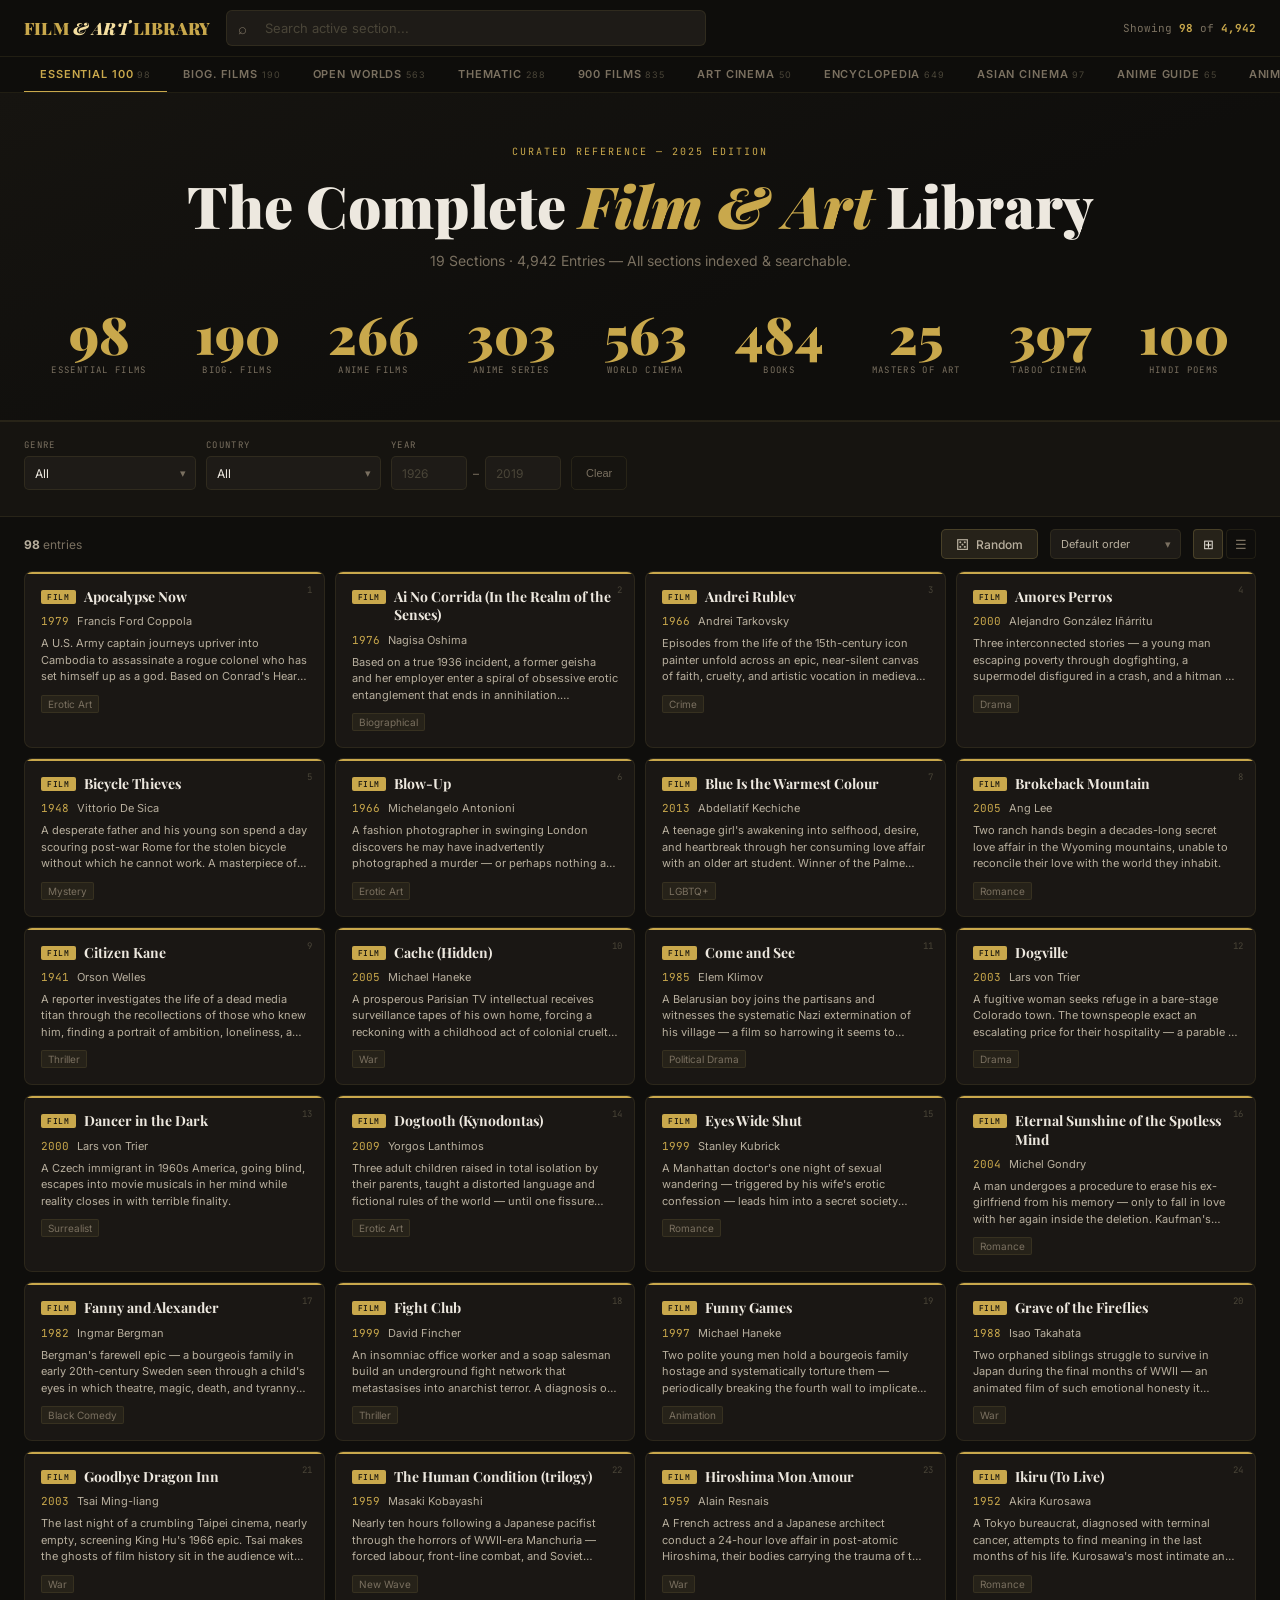
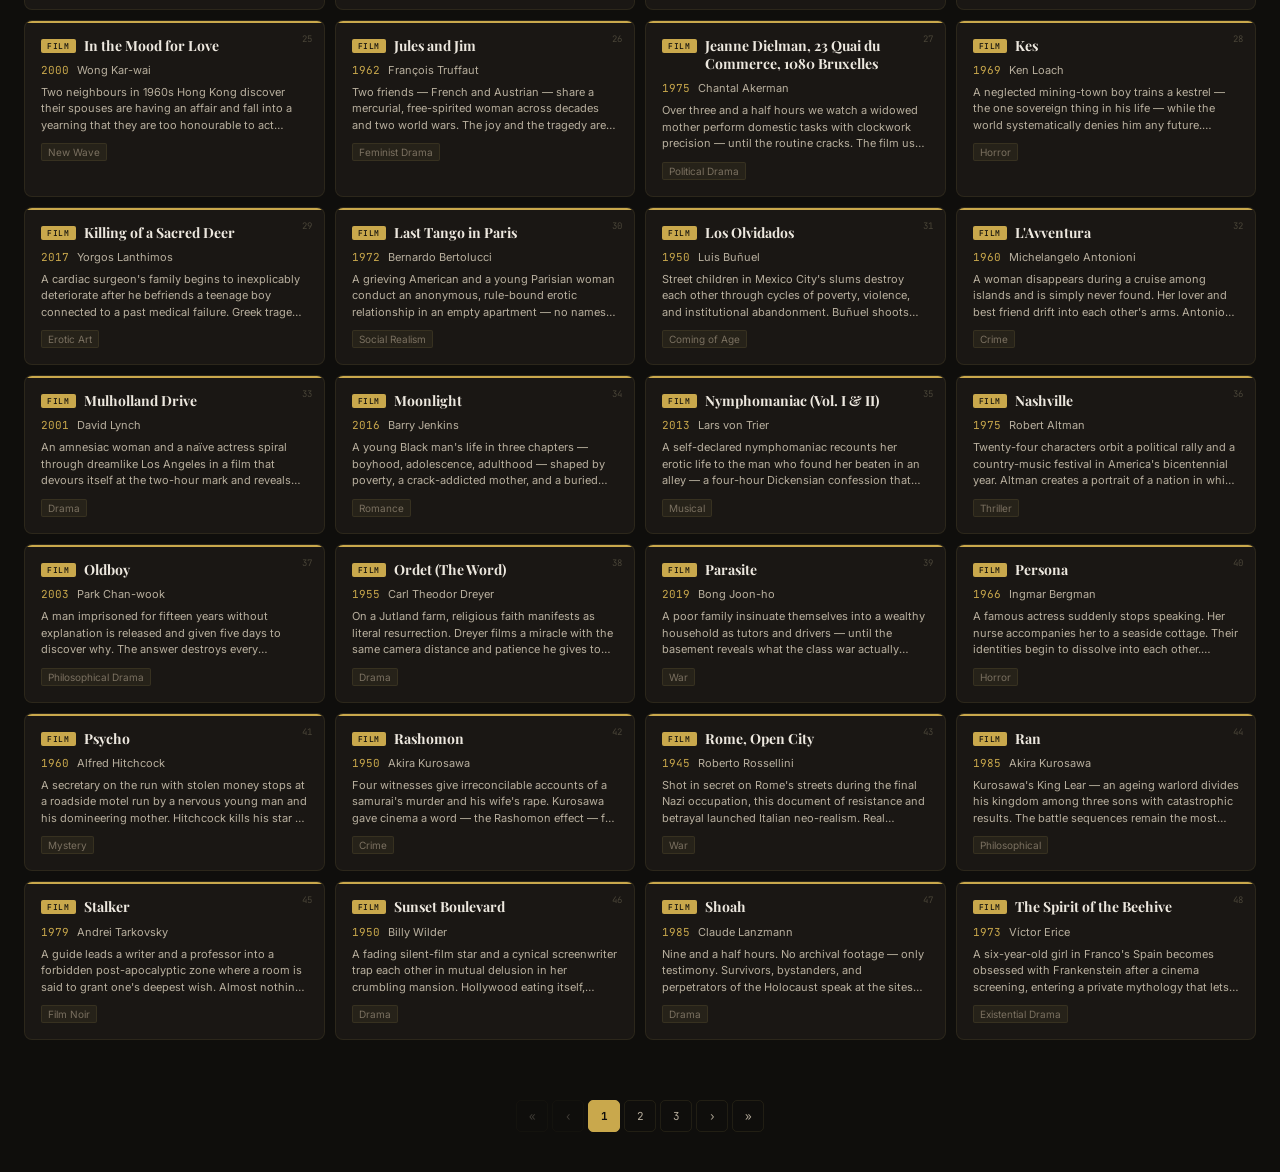
==== Big_library.html @ 77fc5996 "Add files via upload" ====
<!DOCTYPE html>
<html lang="en">
<head>
<meta charset="UTF-8">
<meta name="viewport" content="width=device-width, initial-scale=1.0">
<title>Film &amp; Art Library</title>
<link href="https://fonts.googleapis.com/css2?family=Playfair+Display:ital,wght@0,400;0,700;0,900;1,400;1,700&family=Inter:wght@300;400;500;600&family=JetBrains+Mono:wght@400;500&display=swap" rel="stylesheet">
<style>
*,*::before,*::after{box-sizing:border-box;margin:0;padding:0}
:root{
  --bg:#0f0e0c;--bg2:#161410;--bg3:#1e1b17;--bg4:#262219;--bg5:#2e2920;
  --border:rgba(255,220,120,0.08);--border2:rgba(255,220,120,0.16);--border3:rgba(255,220,120,0.28);
  --text:#ede8df;--text2:#b8af9e;--text3:#7a7060;--text4:#4a4538;
  --gold:#c9a84c;--gold2:#e8c96a;--gold3:#f5dfa0;
  --cream:#f0ebe0;--cream2:#e0d8c8;
  --card:#1a1714;
  --red:#c94c3c;--blue:#4c84c9;--green:#5a9e6a;--teal:#4cb4a8;
}
html{scroll-behavior:smooth}
body{background:var(--bg);color:var(--text);font-family:'Inter',sans-serif;font-size:14px;min-height:100vh}

/* SCROLLBAR */
::-webkit-scrollbar{width:5px;height:5px}
::-webkit-scrollbar-track{background:var(--bg2)}
::-webkit-scrollbar-thumb{background:var(--bg5);border-radius:3px}
::-webkit-scrollbar-thumb:hover{background:var(--border3)}

/* ── NAV ── */
nav{
  position:sticky;top:0;z-index:200;
  background:rgba(15,14,12,0.96);
  backdrop-filter:blur(16px);
  border-bottom:1px solid var(--border);
}
.nav-top{
  display:flex;align-items:center;gap:16px;
  padding:0 24px;height:56px;
  max-width:1400px;margin:0 auto;
}
.logo{
  font-family:'Playfair Display',serif;
  font-weight:900;font-size:17px;letter-spacing:0.01em;
  color:var(--gold);white-space:nowrap;flex-shrink:0;
}
.logo em{font-style:italic;color:var(--gold3)}
.nav-search{
  flex:1;max-width:480px;
  position:relative;
}
.nav-search input{
  width:100%;height:36px;
  background:var(--bg3);border:1px solid var(--border);
  border-radius:6px;padding:0 14px 0 38px;
  color:var(--text);font-family:'Inter',sans-serif;font-size:13px;
  outline:none;transition:border-color .2s;
}
.nav-search input:focus{border-color:var(--border3)}
.nav-search input::placeholder{color:var(--text4)}
.nav-search .si{position:absolute;left:12px;top:50%;transform:translateY(-50%);color:var(--text3);font-size:15px;pointer-events:none}
.nav-count{
  font-family:'JetBrains Mono',monospace;
  font-size:11px;color:var(--text3);white-space:nowrap;margin-left:auto;
}
.nav-count strong{color:var(--gold)}

/* TABS */
.tabs-wrap{
  border-top:1px solid var(--border);
  overflow-x:auto;scrollbar-width:none;
}
.tabs-wrap::-webkit-scrollbar{display:none}
.tabs{
  display:flex;gap:0;
  padding:0 24px;
  max-width:1400px;margin:0 auto;
  min-width:max-content;
}
.tab{
  padding:10px 16px;border:none;background:none;
  color:var(--text3);font-family:'Inter',sans-serif;
  font-size:11px;font-weight:600;letter-spacing:0.08em;text-transform:uppercase;
  cursor:pointer;position:relative;white-space:nowrap;
  transition:color .15s;border-bottom:2px solid transparent;
  margin-bottom:-1px;
}
.tab:hover{color:var(--text2)}
.tab.active{color:var(--gold);border-bottom-color:var(--gold)}
.tab .tc{color:var(--text4);font-size:9px;margin-left:4px;font-weight:400}

/* ── HERO ── */
.hero{
  background:linear-gradient(160deg,var(--bg2) 0%,var(--bg) 60%);
  border-bottom:1px solid var(--border);
  padding:52px 24px 44px;
  text-align:center;
}
.hero-label{
  font-family:'JetBrains Mono',monospace;
  font-size:10px;letter-spacing:0.2em;text-transform:uppercase;
  color:var(--gold);margin-bottom:16px;
}
.hero-title{
  font-family:'Playfair Display',serif;
  font-size:clamp(32px,5vw,58px);font-weight:900;line-height:1.1;
  margin-bottom:12px;color:var(--text);
}
.hero-title em{font-style:italic;color:var(--gold)}
.hero-sub{font-size:14px;color:var(--text3);margin-bottom:36px;line-height:1.6}
.stats-grid{
  display:flex;flex-wrap:wrap;justify-content:center;gap:32px 48px;
}
.stat{text-align:center}
.stat-num{
  font-family:'Playfair Display',serif;
  font-size:clamp(36px,5vw,52px);font-weight:900;
  color:var(--gold);line-height:1;
}
.stat-lbl{
  font-family:'JetBrains Mono',monospace;
  font-size:9px;letter-spacing:0.15em;text-transform:uppercase;
  color:var(--text3);margin-top:4px;
}

/* ── SECTION HEADER ── */
.section-header{
  max-width:1400px;margin:0 auto;
  padding:32px 24px 20px;
}
.sec-label{
  font-family:'JetBrains Mono',monospace;
  font-size:10px;letter-spacing:0.18em;text-transform:uppercase;
  color:var(--gold);margin-bottom:8px;
}
.sec-title{
  font-family:'Playfair Display',serif;
  font-size:28px;font-weight:900;color:var(--text);
  margin-bottom:6px;
}
.sec-desc{font-size:13px;color:var(--text2);line-height:1.6;max-width:640px}

/* ── FILTER BAR ── */
.filter-bar{
  background:var(--bg2);
  border-top:1px solid var(--border);
  border-bottom:1px solid var(--border);
  padding:16px 24px;
}
.filter-bar-inner{max-width:1400px;margin:0 auto}
.filter-row{display:flex;gap:10px;flex-wrap:wrap;align-items:flex-end}
.filter-group{display:flex;flex-direction:column;gap:5px;min-width:120px}
.filter-group.wide{min-width:200px;flex:1}
.filter-lbl{
  font-family:'JetBrains Mono',monospace;
  font-size:9px;letter-spacing:0.15em;text-transform:uppercase;color:var(--text3)
}
.filter-group input,.filter-group select{
  height:34px;background:var(--bg3);
  border:1px solid var(--border);border-radius:5px;
  padding:0 10px;color:var(--text);
  font-family:'Inter',sans-serif;font-size:12px;
  outline:none;transition:border-color .15s;
  -webkit-appearance:none;appearance:none;
}
.filter-group input:focus,.filter-group select:focus{border-color:var(--border3)}
.filter-group input::placeholder{color:var(--text4)}
.sel-wrap{position:relative}
.sel-wrap::after{
  content:'▾';position:absolute;right:10px;top:50%;transform:translateY(-50%);
  color:var(--text3);pointer-events:none;font-size:11px;
}
.filter-group select{padding-right:28px;cursor:pointer}
.filter-group select option{background:var(--bg3)}
.year-row{display:flex;gap:6px;align-items:center}
.year-row input{width:76px}
.year-sep{color:var(--text3);font-size:12px}
.clear-filter{
  height:34px;padding:0 14px;border-radius:5px;
  border:1px solid var(--border);background:transparent;
  color:var(--text3);font-size:11px;cursor:pointer;
  transition:all .15s;white-space:nowrap;margin-top:18px;
}
.clear-filter:hover{border-color:var(--red);color:var(--red)}

/* active filters chips */
.active-chips{display:flex;flex-wrap:wrap;gap:5px;margin-top:10px;min-height:0}
.chip{
  display:inline-flex;align-items:center;gap:5px;
  padding:3px 8px 3px 10px;border-radius:20px;
  background:var(--bg4);border:1px solid var(--border2);
  color:var(--text2);font-size:11px;
}
.chip button{background:none;border:none;color:var(--text3);cursor:pointer;font-size:13px;line-height:1;padding:0;transition:color .12s}
.chip button:hover{color:var(--red)}

/* ── RESULTS BAR ── */
.results-bar{
  max-width:1400px;margin:0 auto;
  padding:12px 24px;
  display:flex;align-items:center;gap:12px;flex-wrap:wrap;
}
.res-count{font-size:12px;color:var(--text3);flex:1}
.res-count strong{color:var(--text2)}
.sort-sel{
  height:30px;padding:0 26px 0 10px;
  background:var(--bg3);border:1px solid var(--border);border-radius:5px;
  color:var(--text2);font-family:'Inter',sans-serif;font-size:11px;
  outline:none;-webkit-appearance:none;appearance:none;cursor:pointer;
}
.view-toggle{display:flex;gap:3px}
.vbtn{
  width:30px;height:30px;border-radius:4px;border:1px solid var(--border);
  background:transparent;color:var(--text3);cursor:pointer;font-size:13px;
  display:flex;align-items:center;justify-content:center;transition:all .12s;
}
.vbtn:hover,.vbtn.active{background:var(--bg4);color:var(--text);border-color:var(--border2)}

/* ── GRID ── */
.grid{
  max-width:1400px;margin:0 auto;
  padding:0 24px 40px;
  display:grid;
  grid-template-columns:repeat(auto-fill,minmax(280px,1fr));
  gap:10px;
}

/* CARD */
.card{
  background:var(--card);
  border:1px solid var(--border);border-radius:8px;
  padding:16px;cursor:pointer;
  transition:border-color .15s,transform .15s,box-shadow .15s;
  position:relative;overflow:hidden;
}
.card:hover{
  border-color:var(--border3);
  transform:translateY(-2px);
  box-shadow:0 8px 40px rgba(0,0,0,.5);
}
.card-accent{position:absolute;top:0;left:0;right:0;height:2px}

/* accent colors by section */
.card.film    .card-accent{background:var(--gold)}
.card.anime   .card-accent{background:#c94c84}
.card.book    .card-accent{background:#4c9cc9}
.card.music   .card-accent{background:#5a9e6a}
.card.poetry  .card-accent{background:#c97c4c}
.card.art     .card-accent{background:#c94c4c}

.card-top{display:flex;align-items:flex-start;gap:8px;margin-bottom:8px}
.card-badge{
  flex-shrink:0;padding:2px 6px;border-radius:2px;
  font-family:'JetBrains Mono',monospace;font-size:8px;font-weight:500;
  letter-spacing:.08em;text-transform:uppercase;color:#0f0e0c;margin-top:2px;
}
.card.film    .card-badge{background:var(--gold)}
.card.anime   .card-badge{background:#c94c84}
.card.book    .card-badge{background:#4c9cc9}
.card.music   .card-badge{background:#5a9e6a}
.card.poetry  .card-badge{background:#c97c4c}
.card.art     .card-badge{background:#c94c4c}

.card-title{
  font-family:'Playfair Display',serif;
  font-size:14px;font-weight:700;line-height:1.3;color:var(--text);
}
.card-meta{
  font-size:11px;color:var(--text3);
  margin-bottom:7px;display:flex;flex-wrap:wrap;gap:4px 8px;align-items:center;
}
.card-year{font-family:'JetBrains Mono',monospace;color:var(--gold);font-size:11px}
.card-director{color:var(--text2)}
.imdb-tag{background:#f5c518;color:#000;border-radius:2px;padding:1px 4px;font-size:9px;font-weight:700;font-family:'JetBrains Mono',monospace}
.rt-tag{background:#fa320a;color:#fff;border-radius:2px;padding:1px 4px;font-size:9px;font-weight:700}
.card-desc{
  font-size:11px;color:var(--text2);line-height:1.5;
  display:-webkit-box;-webkit-line-clamp:3;-webkit-box-orient:vertical;overflow:hidden;
  margin-bottom:10px;
}
.card-footer{display:flex;flex-wrap:wrap;gap:4px;align-items:center}
.tag{padding:2px 6px;border-radius:2px;background:var(--bg4);color:var(--text3);font-size:10px;border:1px solid var(--border)}
.streaming-lbl{font-size:10px;color:var(--teal);font-family:'JetBrains Mono',monospace;margin-left:auto}
.card-num{
  position:absolute;top:12px;right:12px;
  font-family:'JetBrains Mono',monospace;font-size:9px;color:var(--text4);
}

/* ── LIST VIEW ── */
.list-view{max-width:1400px;margin:0 auto;padding:0 24px 40px}
.list-head{
  display:grid;grid-template-columns:36px 36px 1fr 160px 100px 70px 70px;
  gap:8px;padding:6px 12px;
  border-bottom:1px solid var(--border);margin-bottom:2px;
}
.list-head span{
  font-family:'JetBrains Mono',monospace;font-size:9px;
  letter-spacing:.12em;text-transform:uppercase;color:var(--text3);
}
.list-row{
  display:grid;grid-template-columns:36px 36px 1fr 160px 100px 70px 70px;
  gap:8px;align-items:center;
  padding:9px 12px;border-radius:5px;border:1px solid transparent;
  cursor:pointer;transition:all .12s;
}
.list-row:hover{background:var(--bg3);border-color:var(--border)}
.lnum{font-family:'JetBrains Mono',monospace;font-size:10px;color:var(--text4)}
.ldot{width:8px;height:8px;border-radius:50%;flex-shrink:0}
.card.film .ldot,.list-row.film .ldot{background:var(--gold)}
.list-row.film .ldot{background:var(--gold)}
.list-row.anime .ldot{background:#c94c84}
.list-row.book .ldot{background:#4c9cc9}
.list-row.music .ldot{background:#5a9e6a}
.list-row.poetry .ldot{background:#c97c4c}
.list-row.art .ldot{background:#c94c4c}
.ltitle{font-family:'Playfair Display',serif;font-size:13px;font-weight:600;color:var(--text);overflow:hidden;text-overflow:ellipsis;white-space:nowrap}
.ldir{font-size:11px;color:var(--text2);overflow:hidden;text-overflow:ellipsis;white-space:nowrap}
.lcol{font-size:10px;color:var(--text3);font-family:'JetBrains Mono',monospace;overflow:hidden;text-overflow:ellipsis;white-space:nowrap}
.lyear{font-family:'JetBrains Mono',monospace;font-size:11px;color:var(--gold);text-align:right}
.limdb{font-family:'JetBrains Mono',monospace;font-size:11px;color:var(--text3);text-align:right}

/* ── PAGINATION ── */
.pagination{
  display:flex;justify-content:center;align-items:center;
  gap:4px;padding:20px 0 40px;flex-wrap:wrap;
}
.pBtn{
  min-width:32px;height:32px;padding:0 8px;
  border-radius:5px;border:1px solid var(--border);
  background:transparent;color:var(--text2);
  font-family:'JetBrains Mono',monospace;font-size:11px;
  cursor:pointer;transition:all .12s;display:flex;align-items:center;justify-content:center;
}
.pBtn:hover{background:var(--bg4);border-color:var(--border2)}
.pBtn.active{background:var(--gold);border-color:var(--gold);color:#0f0e0c;font-weight:700}
.pBtn:disabled{opacity:.3;cursor:default;pointer-events:none}
.pdots{color:var(--text3);padding:0 4px;font-size:12px}

/* ── MODAL ── */
.overlay{
  position:fixed;inset:0;z-index:500;
  background:rgba(0,0,0,.8);backdrop-filter:blur(8px);
  display:flex;align-items:center;justify-content:center;
  padding:20px;opacity:0;pointer-events:none;transition:opacity .2s;
}
.overlay.open{opacity:1;pointer-events:all}
.modal{
  background:var(--bg2);border:1px solid var(--border2);border-radius:12px;
  width:100%;max-width:580px;max-height:88vh;overflow-y:auto;
  padding:28px 32px 32px;
  transform:translateY(16px);transition:transform .2s;
}
.overlay.open .modal{transform:translateY(0)}
.modal-close{
  float:right;background:var(--bg4);border:1px solid var(--border);
  color:var(--text2);border-radius:5px;padding:3px 8px;
  cursor:pointer;font-size:16px;margin:-2px -4px 12px 16px;
  transition:all .12s;
}
.modal-close:hover{color:var(--red);border-color:var(--red)}
.modal-type{
  font-family:'JetBrains Mono',monospace;font-size:9px;
  letter-spacing:.18em;text-transform:uppercase;color:var(--text3);
  margin-bottom:10px;display:flex;align-items:center;gap:10px;
}
.modal-title{
  font-family:'Playfair Display',serif;
  font-size:24px;font-weight:900;line-height:1.2;
  color:var(--text);margin-bottom:14px;
}
.modal-credits{
  display:flex;flex-wrap:wrap;gap:8px 20px;
  margin-bottom:14px;font-size:12px;color:var(--text2);
}
.modal-credits span{display:flex;align-items:center;gap:5px}
.modal-credits .lbl{font-size:10px;color:var(--text3);font-family:'JetBrains Mono',monospace;text-transform:uppercase;letter-spacing:.08em}
.modal-badges{display:flex;flex-wrap:wrap;gap:6px;margin-bottom:16px}
.modal-sep{border:none;border-top:1px solid var(--border);margin:14px 0}
.modal-desc{font-size:13px;color:var(--text2);line-height:1.7}
.modal-why{
  margin-top:14px;padding:12px 16px;
  background:var(--bg3);border-left:3px solid var(--gold);border-radius:0 6px 6px 0;
  font-size:12px;color:var(--text2);line-height:1.65;
}
.modal-why strong{
  display:block;font-family:'JetBrains Mono',monospace;
  font-size:9px;letter-spacing:.15em;text-transform:uppercase;
  color:var(--gold);margin-bottom:6px;
}
.modal-tags{display:flex;flex-wrap:wrap;gap:5px;margin-top:14px}
.modal-footer{
  margin-top:16px;padding-top:12px;border-top:1px solid var(--border);
  font-family:'JetBrains Mono',monospace;font-size:10px;color:var(--text3);
}
mark{background:rgba(201,168,76,.22);color:var(--gold2);border-radius:2px;padding:0 1px}

/* ── EMPTY ── */
.empty{
  grid-column:1/-1;text-align:center;
  padding:80px 20px;color:var(--text3);
}
.empty h3{font-family:'Playfair Display',serif;font-size:22px;color:var(--text2);margin-bottom:8px}

/* ── MOBILE ── */
@media(max-width:768px){
  .nav-top{padding:0 16px}
  .tabs{padding:0 16px}
  .hero{padding:36px 16px 32px}
  .section-header{padding:24px 16px 16px}
  .filter-bar{padding:14px 16px}
  .grid{padding:0 16px 32px;grid-template-columns:1fr 1fr}
  .list-view{padding:0 16px 32px}
  .list-head,.list-row{grid-template-columns:28px 28px 1fr 70px}
  .list-head span:nth-child(n+4),.list-row>*:nth-child(n+5){display:none}
  .results-bar{padding:10px 16px}
  .stats-grid{gap:20px 32px}
  .filter-row{gap:8px}
  .filter-group{min-width:calc(50% - 5px)}
  .filter-group.wide{min-width:100%}
}
@media(max-width:480px){
  .grid{grid-template-columns:1fr}
}

/* scroll-top btn */
#scrollTop{
  position:fixed;bottom:20px;right:20px;z-index:300;
  width:38px;height:38px;border-radius:50%;
  background:var(--bg4);border:1px solid var(--border2);
  color:var(--text2);cursor:pointer;font-size:16px;
  display:none;align-items:center;justify-content:center;
  transition:all .15s;
}
#scrollTop.vis{display:flex}
#scrollTop:hover{background:var(--gold);color:var(--bg);border-color:var(--gold)}

.card.taboo .card-accent{background:#9b4fc9}
.card.taboo .card-badge{background:#9b4fc9}
.list-row.taboo .ldot{background:#9b4fc9}
.card-wlb{font-size:11px;color:#c3a0e8;font-style:italic;line-height:1.5;margin-bottom:8px;border-left:2px solid #9b4fc9;padding-left:8px}
.card-taboo-tags{font-family:'JetBrains Mono',monospace;font-size:9px;color:#9b4fc9;letter-spacing:.06em;margin-bottom:6px}

/* RANDOM PICK */
.random-btn{display:flex;align-items:center;gap:7px;height:30px;padding:0 14px;border-radius:5px;border:1px solid var(--border2);background:var(--bg4);color:var(--text2);font-family:'Inter',sans-serif;font-size:12px;font-weight:500;cursor:pointer;transition:all .15s;white-space:nowrap;flex-shrink:0}
.random-btn:hover{border-color:var(--gold);color:var(--gold);background:rgba(201,168,76,.08)}
.random-btn .dice{font-size:15px;display:inline-block;transition:transform .3s}
.random-btn:hover .dice{transform:rotate(180deg)}
.random-btn.spinning .dice{animation:rnd-spin .45s ease}
@keyframes rnd-spin{0%{transform:rotate(0)}100%{transform:rotate(720deg)}}
.rnd-overlay{position:fixed;inset:0;z-index:600;background:rgba(0,0,0,.85);backdrop-filter:blur(10px);display:flex;align-items:center;justify-content:center;padding:20px;opacity:0;pointer-events:none;transition:opacity .2s}
.rnd-overlay.open{opacity:1;pointer-events:all}
.rnd-modal{background:var(--bg2);border:1px solid var(--border3);border-radius:14px;width:100%;max-width:560px;overflow:hidden;transform:scale(.94);transition:transform .2s;box-shadow:0 32px 80px rgba(0,0,0,.6)}
.rnd-overlay.open .rnd-modal{transform:scale(1)}
.rnd-top{padding:18px 22px 0;display:flex;align-items:center;justify-content:space-between}
.rnd-sec-lbl{font-family:'JetBrains Mono',monospace;font-size:9px;letter-spacing:.18em;text-transform:uppercase;color:var(--text3)}
.rnd-x{background:var(--bg4);border:1px solid var(--border);color:var(--text2);border-radius:5px;padding:3px 9px;cursor:pointer;font-size:16px;transition:all .12s}
.rnd-x:hover{color:var(--red);border-color:var(--red)}
.rnd-bar{height:3px;width:100%;margin-top:14px}
.rnd-body{padding:22px;max-height:62vh;overflow-y:auto}
.rnd-body::-webkit-scrollbar{width:4px}
.rnd-body::-webkit-scrollbar-thumb{background:var(--bg5);border-radius:2px}
.rnd-badge{display:inline-block;padding:2px 8px;border-radius:3px;font-family:'JetBrains Mono',monospace;font-size:9px;font-weight:600;letter-spacing:.08em;text-transform:uppercase;color:#0f0e0c;margin-bottom:11px}
.rnd-title{font-family:'Playfair Display',serif;font-size:23px;font-weight:900;line-height:1.2;color:var(--text);margin-bottom:10px}
.rnd-meta{display:flex;flex-wrap:wrap;gap:5px 14px;font-size:12px;color:var(--text2);margin-bottom:12px}
.rnd-meta .lbl{font-size:10px;color:var(--text3);font-family:'JetBrains Mono',monospace;text-transform:uppercase;letter-spacing:.06em}
.rnd-bdgs{display:flex;flex-wrap:wrap;gap:6px;margin-bottom:13px}
.rnd-sep{border:none;border-top:1px solid var(--border);margin:0 0 13px}
.rnd-desc{font-size:13px;color:var(--text2);line-height:1.7;margin-bottom:13px}
.rnd-wlb{font-size:12px;color:var(--text2);line-height:1.65;background:var(--bg3);border-left:3px solid var(--gold);border-radius:0 6px 6px 0;padding:10px 14px;margin-bottom:4px}
.rnd-wlb strong{display:block;font-family:'JetBrains Mono',monospace;font-size:9px;letter-spacing:.15em;text-transform:uppercase;color:var(--gold);margin-bottom:4px}
.rnd-ttags{font-family:'JetBrains Mono',monospace;font-size:9px;color:#9b4fc9;letter-spacing:.06em;margin-bottom:11px}
.rnd-foot{padding:13px 22px;border-top:1px solid var(--border);display:flex;gap:10px;align-items:center;background:var(--bg3)}
.rnd-again{flex:1;height:34px;border-radius:6px;border:1px solid var(--border2);background:var(--bg4);color:var(--text2);font-family:'Inter',sans-serif;font-size:12px;font-weight:500;cursor:pointer;transition:all .15s;display:flex;align-items:center;justify-content:center;gap:7px}
.rnd-again:hover{border-color:var(--gold);color:var(--gold);background:rgba(201,168,76,.08)}
.rnd-full{height:34px;padding:0 13px;border-radius:6px;border:1px solid var(--border);background:transparent;color:var(--text3);font-family:'Inter',sans-serif;font-size:11px;cursor:pointer;transition:all .15s}
.rnd-full:hover{color:var(--text2);border-color:var(--border2)}
.rnd-cnt{font-family:'JetBrains Mono',monospace;font-size:10px;color:var(--text4)}
</style>
</head>
<body>

<!-- NAV -->
<nav id="nav">
  <div class="nav-top">
    <div class="logo">FILM <em>&amp; ART</em> LIBRARY</div>
    <div class="nav-search">
      <span class="si">⌕</span>
      <input type="text" id="searchInput" placeholder="Search active section..." autocomplete="off">
    </div>
    <div class="nav-count">Showing <strong id="showCount">0</strong> of <strong id="totalCount">0</strong></div>
  </div>
  <div class="tabs-wrap">
    <div class="tabs" id="tabs"></div>
  </div>
</nav>

<!-- HERO -->
<section class="hero" id="hero">
  <div class="hero-label">Curated Reference — 2025 Edition</div>
  <h1 class="hero-title">The Complete <em>Film &amp; Art</em> Library</h1>
  <p class="hero-sub" id="heroSub"></p>
  <div class="stats-grid" id="heroStats"></div>
</section>

<!-- SECTION HEADER -->
<div class="section-header" id="sectionHeader" style="display:none">
  <div class="sec-label" id="secLabel"></div>
  <h2 class="sec-title" id="secTitle"></h2>
  <p class="sec-desc" id="secDesc"></p>
</div>

<!-- FILTER BAR -->
<div class="filter-bar" id="filterBar">
  <div class="filter-bar-inner">
    <div class="filter-row" id="filterRow"></div>
    <div class="active-chips" id="activeChips"></div>
  </div>
</div>

<!-- RESULTS BAR -->
<div class="results-bar">
  <div class="res-count" id="resCount"></div>
  <button class="random-btn" id="randomBtn" title="Pick a random entry from this section"><span class="dice">&#9860;</span> Random</button>
  <div style="position:relative">
    <select class="sort-sel" id="sortSel" style="padding-right:28px">
      <option value="default">Default order</option>
      <option value="title_az">Title A → Z</option>
      <option value="title_za">Title Z → A</option>
      <option value="year_old">Year: Oldest first</option>
      <option value="year_new">Year: Newest first</option>
      <option value="imdb">IMDb: Highest</option>
    </select>
    <span style="position:absolute;right:10px;top:50%;transform:translateY(-50%);color:var(--text3);pointer-events:none;font-size:11px">▾</span>
  </div>
  <div class="view-toggle">
    <button class="vbtn active" id="gridBtn" title="Grid">⊞</button>
    <button class="vbtn" id="listBtn" title="List">☰</button>
  </div>
</div>

<!-- CARDS / LIST -->
<div id="cardsContainer"></div>
<div class="pagination" id="pagination"></div>

<!-- MODAL -->
<div class="overlay" id="overlay">
  <div class="modal" id="modal">
    <button class="modal-close" id="modalClose">✕</button>
    <div class="modal-type" id="mType"></div>
    <div class="modal-title" id="mTitle"></div>
    <div class="modal-credits" id="mCredits"></div>
    <div class="modal-badges" id="mBadges"></div>
    <hr class="modal-sep">
    <div class="modal-desc" id="mDesc"></div>
    <div class="modal-why" id="mWhy" style="display:none"></div>
    <div class="modal-tags" id="mTags"></div>
    <div class="modal-footer" id="mFooter"></div>
  </div>
</div>

<button id="scrollTop" title="Top">↑</button>

<script>
// ═══════════════════════════════════ DATA ═══════════════════════════════════
const SD = {"essential_100":[{"num":1,"title":"Apocalypse Now","director":"Francis Ford Coppola","country":"USA","year":"1979","credit":"Francis Ford Coppola · USA · Saigon / Philippines · 1979","desc":"A U.S. Army captain journeys upriver into Cambodia to assassinate a rogue colonel who has set himself up as a god. Based on Conrad's Heart of Darkness, the film dissolves the line between civilisation and savagery.","why":"One of cinema's great documents of moral disintegration — every frame a descent into the primal. ADULT / EROTIC","genre":"Erotic Art","imdb":"","rt":""},{"num":2,"title":"Ai No Corrida (In the Realm of the Senses)","director":"Nagisa Oshima","country":"Japan / France","year":"1976","credit":"Nagisa Oshima · Japan / France · Tokyo · 1976","desc":"Based on a true 1936 incident, a former geisha and her employer enter a spiral of obsessive erotic entanglement that ends in annihilation. Unsimulated intimacy is deployed as political provocation against Japan's militarist state.","why":"The most serious film ever made with explicit sex — a meditation on desire as the one radical freedom left. BIOGRAPHICAL / PHILOSOPHICAL","genre":"Biographical","imdb":"","rt":""},{"num":3,"title":"Andrei Rublev","director":"Andrei Tarkovsky","country":"USSR","year":"1966","credit":"Andrei Tarkovsky · USSR · Medieval Russia · 1966","desc":"Episodes from the life of the 15th-century icon painter unfold across an epic, near-silent canvas of faith, cruelty, and artistic vocation in medieval Russia.","why":"A cathedral of a film — slow, vast, and spiritually devastating. CRIME / DRAMA","genre":"Crime","imdb":"","rt":""},{"num":4,"title":"Amores Perros","director":"Alejandro González Iñárritu","country":"Mexico","year":"2000","credit":"Alejandro González Iñárritu · Mexico · Mexico City · 2000","desc":"Three interconnected stories — a young man escaping poverty through dogfighting, a supermodel disfigured in a crash, and a hitman — collide in Mexico City's brutal social mosaic.","why":"Raw, labyrinthine, and impossibly alive — the city itself bleeds. —B—","genre":"Drama","imdb":"","rt":""},{"num":5,"title":"Bicycle Thieves","director":"Vittorio De Sica","country":"Italy","year":"1948","credit":"Vittorio De Sica · Italy · Rome · 1948","desc":"A desperate father and his young son spend a day scouring post-war Rome for the stolen bicycle without which he cannot work. A masterpiece of neo-realist restraint.","why":"Every close-up of the boy's face rewrites what cinema is for. MYSTERY / PHILOSOPHICAL","genre":"Mystery / Philosophical","imdb":"","rt":""},{"num":6,"title":"Blow-Up","director":"Michelangelo Antonioni","country":"Italy / UK","year":"1966","credit":"Michelangelo Antonioni · Italy / UK · London · 1966","desc":"A fashion photographer in swinging London discovers he may have inadvertently photographed a murder — or perhaps nothing at all. Antonioni turns the act of seeing into pure epistemological vertigo.","why":"A film about the impossibility of knowing anything — including what you've just watched. LGBTQ+ / ADULT / EROTIC","genre":"Erotic Art","imdb":"","rt":""},{"num":7,"title":"Blue Is the Warmest Colour","director":"Abdellatif Kechiche","country":"France","year":"2013","credit":"Abdellatif Kechiche · France · Lille / Paris · 2013","desc":"A teenage girl's awakening into selfhood, desire, and heartbreak through her consuming love affair with an older art student. Winner of the Palme d'Or at Cannes.","why":"Three hours of unsimulated emotional and physical intimacy — a portrait of love as a complete education. ROMANCE / LGBTQ+","genre":"LGBTQ+","imdb":"","rt":""},{"num":8,"title":"Brokeback Mountain","director":"Ang Lee","country":"USA","year":"2005","credit":"Ang Lee · USA · Wyoming / Texas · 2005","desc":"Two ranch hands begin a decades-long secret love affair in the Wyoming mountains, unable to reconcile their love with the world they inhabit.","why":"Ang Lee makes landscape into longing — the mountains stand for every emotion these men cannot speak. —C—","genre":"Romance","imdb":"","rt":""},{"num":9,"title":"Citizen Kane","director":"Orson Welles","country":"USA","year":"1941","credit":"Orson Welles · USA · New York / Xanadu · 1941","desc":"A reporter investigates the life of a dead media titan through the recollections of those who knew him, finding a portrait of ambition, loneliness, and the illusion of power.","why":"Still the most technically audacious debut in film history — and the saddest story about success ever told. THRILLER / PSYCHOLOGICAL","genre":"Thriller","imdb":"","rt":""},{"num":10,"title":"Cache (Hidden)","director":"Michael Haneke","country":"France / Austria","year":"2005","credit":"Michael Haneke · France / Austria · Paris · 2005","desc":"A prosperous Parisian TV intellectual receives surveillance tapes of his own home, forcing a reckoning with a childhood act of colonial cruelty he has spent decades suppressing.","why":"Haneke weaponises the frame — the screen becomes complicit in the guilt it depicts. WAR / HORROR","genre":"War","imdb":"","rt":""},{"num":11,"title":"Come and See","director":"Elem Klimov","country":"USSR","year":"1985","credit":"Elem Klimov · USSR · Belarus · 1985","desc":"A Belarusian boy joins the partisans and witnesses the systematic Nazi extermination of his village — a film so harrowing it seems to physically age the viewer.","why":"The anti-war film that makes all others look soft. Watching it changes your face. —D— DRAMA / POLITICAL","genre":"Political Drama","imdb":"","rt":""},{"num":12,"title":"Dogville","director":"Lars von Trier","country":"Denmark","year":"2003","credit":"Lars von Trier · Denmark · Rocky Mountains (stage) · 2003","desc":"A fugitive woman seeks refuge in a bare-stage Colorado town. The townspeople exact an escalating price for their hospitality — a parable of exploitation, charity, and power stripped to its skeleton.","why":"Von Trier removes every visual comfort so the moral horror is inescapable.","genre":"Drama","imdb":"","rt":""},{"num":13,"title":"Dancer in the Dark","director":"Lars von Trier","country":"Denmark","year":"2000","credit":"Lars von Trier · Denmark · Small-town USA · 2000","desc":"A Czech immigrant in 1960s America, going blind, escapes into movie musicals in her mind while reality closes in with terrible finality.","why":"Björk's performance and von Trier's Dogme aesthetic collide to create a grief machine. PSYCHOLOGICAL / SURREALIST","genre":"Surrealist","imdb":"","rt":""},{"num":14,"title":"Dogtooth (Kynodontas)","director":"Yorgos Lanthimos","country":"Greece","year":"2009","credit":"Yorgos Lanthimos · Greece · Athens (suburban compound) · 2009","desc":"Three adult children raised in total isolation by their parents, taught a distorted language and fictional rules of the world — until one fissure cracks everything.","why":"A diagram of how ideology is installed in a person — family as totalitarian state. —E— ADULT / EROTIC / MYSTERY","genre":"Erotic Art","imdb":"","rt":""},{"num":15,"title":"Eyes Wide Shut","director":"Stanley Kubrick","country":"USA / UK","year":"1999","credit":"Stanley Kubrick · USA / UK · New York · 1999","desc":"A Manhattan doctor's one night of sexual wandering — triggered by his wife's erotic confession — leads him into a secret society ritual. Kubrick's final film is about the erotic life hidden beneath bourgeois respectability.","why":"Kubrick uses sex as a mirror of class and power — the orgy scenes are simultaneously opulent and terrifying. SCI-FI / ROMANCE","genre":"Romance","imdb":"","rt":""},{"num":16,"title":"Eternal Sunshine of the Spotless Mind","director":"Michel Gondry","country":"USA","year":"2004","credit":"Michel Gondry · USA · New York / Montauk · 2004","desc":"A man undergoes a procedure to erase his ex-girlfriend from his memory — only to fall in love with her again inside the deletion. Kaufman's script is a map of what we can't help remembering.","why":"Love reimagined as architecture of the mind — melancholy and exhilarating in equal measure. —F—","genre":"Romance","imdb":"","rt":""},{"num":17,"title":"Fanny and Alexander","director":"Ingmar Bergman","country":"Sweden","year":"1982","credit":"Ingmar Bergman · Sweden · Uppsala · 1982","desc":"Bergman's farewell epic — a bourgeois family in early 20th-century Sweden seen through a child's eyes in which theatre, magic, death, and tyranny are equally real.","why":"The warmest film by cinema's great cold master — a summation of a life's work in light. PSYCHOLOGICAL / BLACK COMEDY","genre":"Black Comedy","imdb":"","rt":""},{"num":18,"title":"Fight Club","director":"David Fincher","country":"USA","year":"1999","credit":"David Fincher · USA · Unnamed American city · 1999","desc":"An insomniac office worker and a soap salesman build an underground fight network that metastasises into anarchist terror. A diagnosis of late-capitalist masculine rage.","why":"The film seduces you into the ideology it critiques — that is its genius. THRILLER / HORROR","genre":"Thriller","imdb":"","rt":""},{"num":19,"title":"Funny Games","director":"Michael Haneke","country":"Austria","year":"1997","credit":"Michael Haneke · Austria · Austrian lake district · 1997","desc":"Two polite young men hold a bourgeois family hostage and systematically torture them — periodically breaking the fourth wall to implicate the audience in their own desire for screen violence.","why":"A film that hates you for watching it, and is right. —G— ANIMATION / WAR","genre":"Animation","imdb":"","rt":""},{"num":20,"title":"Grave of the Fireflies","director":"Isao Takahata","country":"Japan","year":"1988","credit":"Isao Takahata · Japan · Kobe / Osaka · 1988","desc":"Two orphaned siblings struggle to survive in Japan during the final months of WWII — an animated film of such emotional honesty it dismantles the very idea of animation as child-friendly.","why":"Roger Ebert called it one of the greatest war films ever made. He was correct.","genre":"War","imdb":"","rt":""},{"num":21,"title":"Goodbye Dragon Inn","director":"Tsai Ming-liang","country":"Taiwan","year":"2003","credit":"Tsai Ming-liang · Taiwan · Taipei · 2003","desc":"The last night of a crumbling Taipei cinema, nearly empty, screening King Hu's 1966 epic. Tsai makes the ghosts of film history sit in the audience with us.","why":"The most beautiful elegy to cinema ever made — almost entirely silent. —T— WAR / DRAMA","genre":"War","imdb":"","rt":""},{"num":22,"title":"The Human Condition (trilogy)","director":"Masaki Kobayashi","country":"Japan","year":"1959","credit":"Masaki Kobayashi · Japan · Manchuria · 1959–61","desc":"Nearly ten hours following a Japanese pacifist through the horrors of WWII-era Manchuria — forced labour, front-line combat, and Soviet captivity. The definitive humanist anti-war statement.","why":"A monument of moral seriousness — cinema at the scale of the novel. —H— NEW WAVE / ROMANCE","genre":"New Wave","imdb":"","rt":""},{"num":23,"title":"Hiroshima Mon Amour","director":"Alain Resnais","country":"France / Japan","year":"1959","credit":"Alain Resnais · France / Japan · Hiroshima · 1959","desc":"A French actress and a Japanese architect conduct a 24-hour love affair in post-atomic Hiroshima, their bodies carrying the trauma of the war. Marguerite Duras wrote the script.","why":"Memory and forgetting as political and erotic acts — the founding text of the French New Wave. —I—","genre":"War","imdb":"","rt":""},{"num":24,"title":"Ikiru (To Live)","director":"Akira Kurosawa","country":"Japan","year":"1952","credit":"Akira Kurosawa · Japan · Tokyo · 1952","desc":"A Tokyo bureaucrat, diagnosed with terminal cancer, attempts to find meaning in the last months of his life. Kurosawa's most intimate and devastating film.","why":"The question 'what does it mean to live?' has never been asked more gently or more urgently. ROMANCE / DRAMA","genre":"Romance","imdb":"","rt":""},{"num":25,"title":"In the Mood for Love","director":"Wong Kar-wai","country":"Hong Kong","year":"2000","credit":"Wong Kar-wai · Hong Kong · Hong Kong (1962) · 2000","desc":"Two neighbours in 1960s Hong Kong discover their spouses are having an affair and fall into a yearning that they are too honourable to act upon. The entire film is the space between them.","why":"Desire as pure cinema — every slow-motion staircase a universe. —J— NEW WAVE / ROMANCE","genre":"New Wave","imdb":"","rt":""},{"num":26,"title":"Jules and Jim","director":"François Truffaut","country":"France","year":"1962","credit":"François Truffaut · France · Paris / Germany · 1962","desc":"Two friends — French and Austrian — share a mercurial, free-spirited woman across decades and two world wars. The joy and the tragedy are inseparable.","why":"Truffaut makes freedom look both glorious and fatal at the same time. DRAMA / FEMINIST","genre":"Feminist Drama","imdb":"","rt":""},{"num":27,"title":"Jeanne Dielman, 23 Quai du Commerce, 1080 Bruxelles","director":"Chantal Akerman","country":"Belgium","year":"1975","credit":"Chantal Akerman · Belgium · Brussels · 1975","desc":"Over three and a half hours we watch a widowed mother perform domestic tasks with clockwork precision — until the routine cracks. The film uses boredom as a political weapon.","why":"Named the greatest film of all time by Sight & Sound 2022 — it earns that with complete deliberateness. —K—","genre":"Political Drama","imdb":"","rt":""},{"num":28,"title":"Kes","director":"Ken Loach","country":"UK","year":"1969","credit":"Ken Loach · UK · Barnsley, Yorkshire · 1969","desc":"A neglected mining-town boy trains a kestrel — the one sovereign thing in his life — while the world systematically denies him any future. Devastating working-class poetry.","why":"A film that genuinely loves its subject — which makes what happens unbearable. PSYCHOLOGICAL / HORROR","genre":"Horror","imdb":"","rt":""},{"num":29,"title":"Killing of a Sacred Deer","director":"Yorgos Lanthimos","country":"Greece / UK","year":"2017","credit":"Yorgos Lanthimos · Greece / UK · Cincinnati · 2017","desc":"A cardiac surgeon's family begins to inexplicably deteriorate after he befriends a teenage boy connected to a past medical failure. Greek tragedy reborn in American suburbia.","why":"Lanthimos uses flat affect and Euripidean logic to make dread entirely formal. —L— ADULT / EROTIC / DRAMA","genre":"Erotic Art","imdb":"","rt":""},{"num":30,"title":"Last Tango in Paris","director":"Bernardo Bertolucci","country":"France / Italy","year":"1972","credit":"Bernardo Bertolucci · France / Italy · Paris · 1972","desc":"A grieving American and a young Parisian woman conduct an anonymous, rule-bound erotic relationship in an empty apartment — no names, no past, only the body as negotiation of grief.","why":"Brando's improvised monologues on loss remain some of the most courageous acting ever filmed. SOCIAL REALISM / SURREALIST","genre":"Social Realism","imdb":"","rt":""},{"num":31,"title":"Los Olvidados","director":"Luis Buñuel","country":"Mexico","year":"1950","credit":"Luis Buñuel · Mexico · Mexico City · 1950","desc":"Street children in Mexico City's slums destroy each other through cycles of poverty, violence, and institutional abandonment. Buñuel shoots documentary realism and nightmare in the same frame.","why":"The original film about systemic child poverty — still unsurpassed in its angry clarity.","genre":"Coming of Age","imdb":"","rt":""},{"num":32,"title":"L'Avventura","director":"Michelangelo Antonioni","country":"Italy","year":"1960","credit":"Michelangelo Antonioni · Italy · Sicily / Rome · 1960","desc":"A woman disappears during a cruise among islands and is simply never found. Her lover and best friend drift into each other's arms. Antonioni makes absence the protagonist.","why":"The mystery is never solved because the point is that we move on — the most honest film about grief and infidelity. —M— CRIME / THRILLER","genre":"Crime","imdb":"","rt":""},{"num":33,"title":"Mulholland Drive","director":"David Lynch","country":"USA","year":"2001","credit":"David Lynch · USA · Los Angeles · 2001","desc":"An amnesiac woman and a naïve actress spiral through dreamlike Los Angeles in a film that devours itself at the two-hour mark and reveals the dream to be a dying woman's wish-fulfillment.","why":"The definitive film about Hollywood — and the definitive film about how the mind lies to itself. DRAMA / LGBTQ+","genre":"Drama","imdb":"","rt":""},{"num":34,"title":"Moonlight","director":"Barry Jenkins","country":"USA","year":"2016","credit":"Barry Jenkins · USA · Miami (Liberty City) · 2016","desc":"A young Black man's life in three chapters — boyhood, adolescence, adulthood — shaped by poverty, a crack-addicted mother, and a buried love. Jenkins films tenderness as if it were endangered.","why":"The most lyrical depiction of Black queer interiority in American cinema. —N—","genre":"Romance","imdb":"","rt":""},{"num":35,"title":"Nymphomaniac (Vol. I & II)","director":"Lars von Trier","country":"Denmark","year":"2013","credit":"Lars von Trier · Denmark · Copenhagen / various · 2013","desc":"A self-declared nymphomaniac recounts her erotic life to the man who found her beaten in an alley — a four-hour Dickensian confession that treats sexuality with the same moral weight as religion.","why":"Von Trier's most ambitious film — a philosophical novel in which sex is the language of self-knowledge. MUSICAL / POLITICAL","genre":"Musical","imdb":"","rt":""},{"num":36,"title":"Nashville","director":"Robert Altman","country":"USA","year":"1975","credit":"Robert Altman · USA · Nashville, Tennessee · 1975","desc":"Twenty-four characters orbit a political rally and a country-music festival in America's bicentennial year. Altman creates a portrait of a nation in which celebrity and democracy have fused.","why":"The great American film — vast, funny, sad, and prophetic. —O— THRILLER / MYSTERY","genre":"Thriller","imdb":"","rt":""},{"num":37,"title":"Oldboy","director":"Park Chan-wook","country":"South Korea","year":"2003","credit":"Park Chan-wook · South Korea · Seoul · 2003","desc":"A man imprisoned for fifteen years without explanation is released and given five days to discover why. The answer destroys every assumption the film has built — Sophocles in a Seoul alleyway.","why":"The twist doesn't just shock — it retroactively poisons every frame that precedes it. DRAMA / PHILOSOPHICAL","genre":"Philosophical Drama","imdb":"","rt":""},{"num":38,"title":"Ordet (The Word)","director":"Carl Theodor Dreyer","country":"Denmark","year":"1955","credit":"Carl Theodor Dreyer · Denmark · Jutland · 1955","desc":"On a Jutland farm, religious faith manifests as literal resurrection. Dreyer films a miracle with the same camera distance and patience he gives to daily chores.","why":"The final scene is the most quietly radical act in the history of cinema. —P—","genre":"Drama","imdb":"","rt":""},{"num":39,"title":"Parasite","director":"Bong Joon-ho","country":"South Korea","year":"2019","credit":"Bong Joon-ho · South Korea · Seoul · 2019","desc":"A poor family insinuate themselves into a wealthy household as tutors and drivers — until the basement reveals what the class war actually looks like underground.","why":"Bong Joon-ho makes a genre film that is also a Marxist diagram — and you can't see the join. PSYCHOLOGICAL / AVANT-GARDE","genre":"War","imdb":"","rt":""},{"num":40,"title":"Persona","director":"Ingmar Bergman","country":"Sweden","year":"1966","credit":"Ingmar Bergman · Sweden · Remote island · 1966","desc":"A famous actress suddenly stops speaking. Her nurse accompanies her to a seaside cottage. Their identities begin to dissolve into each other. Bergman makes cinema interrogate itself.","why":"The film asks what it means to be a self — and doesn't care if that question destroys the film to answer it. HORROR / THRILLER","genre":"Horror","imdb":"","rt":""},{"num":41,"title":"Psycho","director":"Alfred Hitchcock","country":"USA","year":"1960","credit":"Alfred Hitchcock · USA · Phoenix / Fairvale, California · 1960","desc":"A secretary on the run with stolen money stops at a roadside motel run by a nervous young man and his domineering mother. Hitchcock kills his star in reel one and rebuilds cinema's contract with the audience.","why":"Still the most formally aggressive film ever made by a major Hollywood studio. —R— MYSTERY / DRAMA","genre":"Mystery","imdb":"","rt":""},{"num":42,"title":"Rashomon","director":"Akira Kurosawa","country":"Japan","year":"1950","credit":"Akira Kurosawa · Japan · Feudal Kyoto · 1950","desc":"Four witnesses give irreconcilable accounts of a samurai's murder and his wife's rape. Kurosawa gave cinema a word — the Rashomon effect — for the impossibility of objective truth.","why":"A film built entirely from the architecture of unreliable narration.","genre":"Crime","imdb":"","rt":""},{"num":43,"title":"Rome, Open City","director":"Roberto Rossellini","country":"Italy","year":"1945","credit":"Roberto Rossellini · Italy · Rome · 1945","desc":"Shot in secret on Rome's streets during the final Nazi occupation, this document of resistance and betrayal launched Italian neo-realism. Real bombed streets, non-professional actors, raw grief.","why":"A film made under occupation about resistance — the most important birth announcement in film history. WAR / DRAMA","genre":"War","imdb":"","rt":""},{"num":44,"title":"Ran","director":"Akira Kurosawa","country":"Japan","year":"1985","credit":"Akira Kurosawa · Japan · Feudal Japan · 1985","desc":"Kurosawa's King Lear — an ageing warlord divides his kingdom among three sons with catastrophic results. The battle sequences remain the most visually stunning in world cinema.","why":"Kurosawa at 75, painting with armies. The scale of grief matches the scale of the compositions. —S— SCI-FI / PHILOSOPHICAL","genre":"Philosophical","imdb":"","rt":""},{"num":45,"title":"Stalker","director":"Andrei Tarkovsky","country":"USSR","year":"1979","credit":"Andrei Tarkovsky · USSR · Industrial wasteland / The Zone · 1979","desc":"A guide leads a writer and a professor into a forbidden post-apocalyptic zone where a room is said to grant one's deepest wish. Almost nothing happens. Everything happens.","why":"Cinema as religious experience — Tarkovsky requires surrender. FILM NOIR / DRAMA","genre":"Film Noir","imdb":"","rt":""},{"num":46,"title":"Sunset Boulevard","director":"Billy Wilder","country":"USA","year":"1950","credit":"Billy Wilder · USA · Hollywood, Los Angeles · 1950","desc":"A fading silent-film star and a cynical screenwriter trap each other in mutual delusion in her crumbling mansion. Hollywood eating itself, narrated by a corpse.","why":"The most savage film ever made about the industry that made it.","genre":"Drama","imdb":"","rt":""},{"num":47,"title":"Shoah","director":"Claude Lanzmann","country":"France","year":"1985","credit":"Claude Lanzmann · France · Poland / multiple sites · 1985","desc":"Nine and a half hours. No archival footage — only testimony. Survivors, bystanders, and perpetrators of the Holocaust speak at the sites where it happened. An act of cinema as an act of witness.","why":"The ethical extreme of documentary filmmaking — what testimony costs both speaker and listener. DRAMA / FANTASY","genre":"Drama","imdb":"","rt":""},{"num":48,"title":"The Spirit of the Beehive","director":"Víctor Erice","country":"Spain","year":"1973","credit":"Víctor Erice · Spain · Castilian village, 1940 · 1973","desc":"A six-year-old girl in Franco's Spain becomes obsessed with Frankenstein after a cinema screening, entering a private mythology that lets her survive historical and domestic silence.","why":"The greatest film about childhood — and about what art does to a mind that needs it to survive. DRAMA / EXISTENTIAL","genre":"Existential Drama","imdb":"","rt":""},{"num":49,"title":"Sátántangó","director":"Béla Tarr","country":"Hungary","year":"1994","credit":"Béla Tarr · Hungary · Collapsing Hungarian collective · 1994","desc":"Over seven and a half hours, a community on a decaying collective farm awaits the return of a charismatic swindler in a loop of mud, rain, and false hope. Shot in long, unbroken takes.","why":"Watching it is a different relationship to time — cinema as duration itself. DRAMA / FAMILY","genre":"Family Drama","imdb":"","rt":""},{"num":50,"title":"Tokyo Story","director":"Yasujiro Ozu","country":"Japan","year":"1953","credit":"Yasujiro Ozu · Japan · Tokyo / Onomichi · 1953","desc":"An elderly couple visit their grown children in Tokyo and find only indifference. Their daughter-in-law, a widow, is the only one who shows them kindness. Ozu's most heartbreaking film.","why":"The most perfectly constructed sad film in existence — every cut is a small goodbye. PSYCHOLOGICAL / CRIME","genre":"Crime","imdb":"","rt":""},{"num":51,"title":"Taxi Driver","director":"Martin Scorsese","country":"USA","year":"1976","credit":"Martin Scorsese · USA · New York · 1976","desc":"An insomniac veteran navigates New York's nighttime underworld, his alienation curdling into vigilante fantasy. De Niro and Scorsese create a portrait of masculine isolation that has never been equalled.","why":"New York City as a mirror of a mind that wants the world washed clean.","genre":"Drama","imdb":"","rt":""},{"num":52,"title":"The Turin Horse","director":"Béla Tarr","country":"Hungary","year":"2011","credit":"Béla Tarr · Hungary · Desolate Hungarian plain · 2011","desc":"What happened to the horse Nietzsche embraced weeping in Turin in 1889? Six days in a farmhouse with a father, daughter, and horse as the world outside dims and ceases. Tarr's last film.","why":"The most austere film about the end of everything — almost unbearably beautiful. DRAMA / PHILOSOPHICAL","genre":"Philosophical Drama","imdb":"","rt":""},{"num":53,"title":"The Tree of Life","director":"Terrence Malick","country":"USA","year":"2011","credit":"Terrence Malick · USA · Waco, Texas / cosmos · 2011","desc":"A Texas boy in the 1950s, growing up between a gentle mother and an authoritarian father, as the film opens outward to creation itself. Malick asks where grace is in nature and in families.","why":"A genuinely spiritual film — it makes the question of existence feel physical. —U— SCI-FI / HORROR","genre":"Horror","imdb":"","rt":""},{"num":54,"title":"Under the Skin","director":"Jonathan Glazer","country":"UK","year":"2013","credit":"Jonathan Glazer · UK · Glasgow · 2013","desc":"An alien inhabiting Scarlett Johansson's body drives through Glasgow luring men into an inky void — until an encounter with genuine human deformity triggers something like empathy. Shot partly with hidden cameras.","why":"The most alienating and beautiful body-horror film — skin itself becomes a philosophical problem. SOCIAL REALISM / DRAMA","genre":"Social Realism","imdb":"","rt":""},{"num":55,"title":"Umberto D.","director":"Vittorio De Sica","country":"Italy","year":"1952","credit":"Vittorio De Sica · Italy · Rome · 1952","desc":"An impoverished pensioner and his dog face eviction in post-war Rome. De Sica makes the man's dignity and the dog's loyalty the most political subjects imaginable.","why":"The scene at the gate — you will not recover. —V—","genre":"War","imdb":"","rt":""},{"num":56,"title":"Viridiana","director":"Luis Buñuel","country":"Spain / Mexico","year":"1961","credit":"Luis Buñuel · Spain / Mexico · Rural Spain · 1961","desc":"A novice nun visits her uncle and is drawn into a spiral of religious hypocrisy, sexual obsession, and class brutality that culminates in a Buñuelian Last Supper with beggars. Banned in Spain immediately.","why":"Buñuel's most savage assault on Catholic moral authority — exquisitely controlled rage. THRILLER / PSYCHOLOGICAL","genre":"Thriller","imdb":"","rt":""},{"num":57,"title":"Vertigo","director":"Alfred Hitchcock","country":"USA","year":"1958","credit":"Alfred Hitchcock · USA · San Francisco · 1958","desc":"A retired detective hired to follow a woman becomes obsessively entangled in a mystery that implicates his own desire and creates a philosophical trap from which neither character can escape.","why":"Hitchcock's masterpiece — and the definitive film about male desire as construction and destruction. —W— FANTASY / DRAMA","genre":"Fantasy","imdb":"","rt":""},{"num":58,"title":"Wings of Desire","director":"Wim Wenders","country":"Germany","year":"1987","credit":"Wim Wenders · Germany · Berlin (divided) · 1987","desc":"An angel watching over divided Berlin falls in love with a trapeze artist and chooses mortality. Wenders shoots the city in black-and-white for the immortal, colour for the human.","why":"The most tender film about the value of being alive — made in the most divided city in the world. DRAMA / PHILOSOPHICAL","genre":"Philosophical Drama","imdb":"","rt":""},{"num":59,"title":"Wild Strawberries","director":"Ingmar Bergman","country":"Sweden","year":"1957","credit":"Ingmar Bergman · Sweden · Stockholm / Lund · 1957","desc":"An elderly professor driving to receive an honorary degree revisits — in memory and dream — the emotional failures of his life. Bergman makes regret into a landscape.","why":"The most humane of Bergman's films — forgiveness that comes almost too late. —Y—","genre":"Drama","imdb":"","rt":""},{"num":60,"title":"Yi Yi (A One and a Two)","director":"Edward Yang","country":"Taiwan","year":"2000","credit":"Edward Yang · Taiwan · Taipei · 2000","desc":"A Taipei family — father, mother, teenage daughter, young son — live three hours of ordinary crisis simultaneously. Yang shows each generation's confusion without hierarchy or resolution.","why":"The greatest film about middle-class urban life — comprehensive, compassionate, and exact. —Z— POLITICAL / THRILLER","genre":"Political Thriller","imdb":"","rt":""},{"num":61,"title":"Zodiac","director":"David Fincher","country":"USA","year":"2007","credit":"David Fincher · USA · San Francisco Bay Area · 2007","desc":"The decades-long obsession of a newspaper cartoonist with the Zodiac killer — a film about the compulsion to know and the possibility that some things cannot be known.","why":"Fincher makes proceduralism into an existential condition — the cold case as the human condition. DRAMA / PHILOSOPHICAL","genre":"Philosophical Drama","imdb":"","rt":""},{"num":62,"title":"Au Hasard Balthazar","director":"Robert Bresson","country":"France","year":"1966","credit":"Robert Bresson · France · Rural France · 1966","desc":"A donkey passes through the hands of various owners — kind and cruel — in a French village. Bresson uses the animal's passive suffering as a mirror of human sin and grace.","why":"Jean-Luc Godard said all of cinema was in this film. He was right.","genre":"Family Drama","imdb":"","rt":""},{"num":63,"title":"The Battle of Algiers","director":"Gillo Pontecorvo","country":"Italy / Algeria","year":"1966","credit":"Gillo Pontecorvo · Italy / Algeria · Algiers · 1966","desc":"Shot on location with a non-professional cast, this reconstruction of the Algerian independence struggle is so documentary in texture that it was believed to be archival footage.","why":"The Pentagon screened it as a manual for counterinsurgency. That is both its highest praise and deepest condemnation. FILM NOIR / CRIME","genre":"Film Noir","imdb":"","rt":""},{"num":64,"title":"Chinatown","director":"Roman Polanski","country":"USA","year":"1974","credit":"Roman Polanski · USA · Los Angeles · 1974","desc":"A private detective in 1930s LA uncovers a water scandal whose moral depths outmatch anything he has survived before. Robert Towne's screenplay is the great American tragedy in genre form.","why":"The ending is the most hopeless in American cinema — and the most honest. DOCUMENTARY / DRAMA","genre":"Documentary","imdb":"","rt":""},{"num":65,"title":"Close-Up","director":"Abbas Kiarostami","country":"Iran","year":"1990","credit":"Abbas Kiarostami · Iran · Tehran · 1990","desc":"A real con man impersonated Iranian director Mohsen Makhmalbaf to enter a family's home. Kiarostami reconstructs the case with the real participants — and ends by having the real Makhmalbaf appear.","why":"The most radical blurring of fiction and documentary ever achieved. NEW WAVE / DRAMA","genre":"New Wave","imdb":"","rt":""},{"num":66,"title":"Cleo from 5 to 7","director":"Agnès Varda","country":"France","year":"1962","credit":"Agnès Varda · France · Paris · 1962","desc":"Two hours in real time following a pop singer through Paris as she awaits cancer test results. Varda makes a woman existing in public space into a manifesto.","why":"The female gaze invented — Varda watches the world watching a woman. MARTIAL ARTS / ROMANCE","genre":"Martial Arts","imdb":"","rt":""},{"num":67,"title":"Crouching Tiger, Hidden Dragon","director":"Ang Lee","country":"China / Taiwan / USA","year":"2000","credit":"Ang Lee · China / Taiwan / USA · Qing Dynasty China · 2000","desc":"Two women — one trapped by duty, one by desire — navigate a world of swordplay and Taoist philosophy. Ang Lee makes the fight sequences into forms of emotional expression.","why":"Martial arts cinema as pure lyricism — every leap a metaphor for freedom.","genre":"Erotic Art","imdb":"","rt":""},{"num":68,"title":"Damnation (Kárhozat)","director":"Béla Tarr","country":"Hungary","year":"1988","credit":"Béla Tarr · Hungary · Unnamed industrial town · 1988","desc":"A man in a perpetually raining post-industrial wasteland circles obsessively around a bar singer in a near-abstract film of moral squalor and stunning visual grandeur.","why":"Tarr's first purely Tarrian film — where the rain becomes the language of futility. SCI-FI / FANTASY","genre":"Fantasy","imdb":"","rt":""},{"num":69,"title":"Dune (1984)","director":"David Lynch","country":"USA","year":"1984","credit":"David Lynch · USA · Planet Arrakis / Caladan · 1984","desc":"Lynch's failed attempt to adapt Herbert's novel is one of the most ambitious disasters in Hollywood history — visionary in design, deranged in execution, and utterly unlike anything else.","why":"A film that fell apart in public and remains fascinating for every crack in the facade. WESTERN / SURREALIST / CULT","genre":"Western","imdb":"","rt":""},{"num":70,"title":"El Topo","director":"Alejandro Jodorowsky","country":"Mexico","year":"1970","credit":"Alejandro Jodorowsky · Mexico · Desert / nowhere · 1970","desc":"A black-clad gunman and his naked son traverse a surrealist desert killing four master gunfighters — a psychedelic deconstruction of the Western that invents the midnight movie.","why":"The film that created the concept of the cult midnight screening — pure transgressive mythology. THRILLER / SURREALIST","genre":"Surrealist","imdb":"","rt":""},{"num":71,"title":"Europa (Zentropa)","director":"Lars von Trier","country":"Denmark","year":"1991","credit":"Lars von Trier · Denmark · Post-war Germany · 1991","desc":"An American arrives in post-war Germany to work on the railways and is hypnotised — literally — into its moral collapse. Von Trier films in rear-projection noir expressionism.","why":"A fever dream about the seduction of fascism — technically unlike anything else in cinema. DRAMA / ADULT / EROTIC","genre":"Erotic Art","imdb":"","rt":""},{"num":72,"title":"Fat Girl (À ma soeur!)","director":"Catherine Breillat","country":"France","year":"2001","credit":"Catherine Breillat · France · Normandy coast · 2001","desc":"Two sisters on a family holiday — the beautiful Elena and the observant Anaïs — as Elena is seduced by a young Italian. Breillat examines desire, body image, and female experience without sentimentality.","why":"Breillat's final scene is the most divisive in French cinema — and the most honest about what violence and intimacy share.","genre":"Erotic Art","imdb":"","rt":""},{"num":73,"title":"Fitzcarraldo","director":"Werner Herzog","country":"Germany / Peru","year":"1982","credit":"Werner Herzog · Germany / Peru · Peruvian Amazon · 1982","desc":"An eccentric visionary attempts to haul a steamship over a mountain in the Amazon to fund an opera house. Herzog actually did it — no special effects. The documentary of the making is equally great.","why":"Herzog makes irrationality the most rational force on screen — madness as the only serious response to existence. DRAMA / NEW WAVE","genre":"New Wave","imdb":"","rt":""},{"num":74,"title":"Four Hundred Blows","director":"François Truffaut","country":"France","year":"1959","credit":"François Truffaut · France · Paris · 1959","desc":"Truffaut's autobiographical debut: a misunderstood boy ricochets between indifferent parents, an indifferent school, and a reform institution. The final freeze-frame is cinema's greatest full stop.","why":"The film that launched the French New Wave — and the most tender depiction of a difficult childhood. SILENT / ACTION / COMEDY","genre":"Silent Comedy","imdb":"","rt":""},{"num":75,"title":"The General","director":"Buster Keaton","country":"USA","year":"1926","credit":"Buster Keaton · USA · Civil War Georgia · 1926","desc":"A Confederate railroad engineer chases Union spies who have stolen his locomotive. Keaton performs every stunt himself and constructs action sequences of mathematical perfection.","why":"The greatest action comedy ever made — and proof that physical comedy is a philosophical act. DRAMA / SOCIAL REALISM","genre":"Social Realism","imdb":"","rt":""},{"num":76,"title":"George Washington","director":"David Gordon Green","country":"USA","year":"2000","credit":"David Gordon Green · USA · Rust Belt North Carolina · 2000","desc":"Children in a decaying Southern factory town circle around a boy who cannot be touched on the head and believes he has a destiny. One drowning accident reshapes everything.","why":"Terrence Malick's cinema reimagined by a teenager — extraordinary for a debut feature. AVANT-GARDE / SURREALIST","genre":"Surrealist","imdb":"","rt":""},{"num":77,"title":"Holy Motors","director":"Leos Carax","country":"France","year":"2012","credit":"Leos Carax · France · Paris · 2012","desc":"A man in a white limousine performs a series of inexplicable 'appointments' across Paris — becoming a beggar, a motion-capture performer, a murderer, a father — in an elegy to cinema itself.","why":"The most joyful and desolate film about what it means to perform a self.","genre":"Crime","imdb":"","rt":""},{"num":78,"title":"I Am Cuba (Soy Cuba)","director":"Mikhail Kalatozov","country":"USSR / Cuba","year":"1964","credit":"Mikhail Kalatozov · USSR / Cuba · Havana / rural Cuba · 1964","desc":"Four stories of pre-revolutionary Cuba — a dancer, a farmer, a student martyr, a guerrilla — filmed by Kalatozov and cinematographer Sergei Urusevsky with camera moves that defy physics.","why":"The most visually audacious film ever made — a single take descends from a rooftop pool to a street below. ADULT / EROTIC / BLACK COMEDY","genre":"Erotic Art","imdb":"","rt":""},{"num":79,"title":"Immamura's The Pornographers","director":"Shohei Imamura","country":"Japan","year":"1966","credit":"Shohei Imamura · Japan · Osaka · 1966","desc":"A small-scale pornographic filmmaker in Osaka navigates a morally complex domestic life — his lover believes her dead husband has reincarnated as a carp. Imamura treats sexuality and animality as equals.","why":"Imamura's thesis: humans are animals, and that is not an insult. Cinema has rarely been this alive. DOCUMENTARY / SOCIAL REALISM","genre":"Documentary","imdb":"","rt":""},{"num":80,"title":"In Vanda's Room","director":"Pedro Costa","country":"Portugal","year":"2000","credit":"Pedro Costa · Portugal · Lisbon (Fontainhas slum) · 2000","desc":"Filmed over two years in a Lisbon slum being demolished, Costa follows Vanda as she and her neighbours use drugs in a room. Slow cinema as the most ethical form of attention.","why":"Costa refuses to look away — the film's patience is its politics. THRILLER / HORROR","genre":"Thriller","imdb":"","rt":""},{"num":81,"title":"Jaws","director":"Steven Spielberg","country":"USA","year":"1975","credit":"Steven Spielberg · USA · Amity Island (Martha's Vineyard) · 1975","desc":"A great white shark terrorises a New England resort town. Spielberg turns mechanical failure into a masterclass — the shark barely works, so he builds dread from water and music.","why":"The film that invented the summer blockbuster — and paradoxically remains subtler than everything it spawned. DOCUMENTARY","genre":"Documentary","imdb":"","rt":""},{"num":82,"title":"Land of Silence and Darkness","director":"Werner Herzog","country":"Germany","year":"1971","credit":"Werner Herzog · Germany · Munich / Bavaria · 1971","desc":"A deaf-blind woman, Fini Straubinger, advocates for others like her. Herzog follows without pity or sentimentality — a film about the absolute isolation of consciousness.","why":"The most devastating documentary about human loneliness — made with complete, clear-eyed love.","genre":"Drama","imdb":"","rt":""},{"num":83,"title":"Love (2015)","director":"Gaspar Noé","country":"France","year":"2015","credit":"Gaspar Noé · France · Paris · 2015","desc":"An American film student in Paris recalls his relationship with a French girl — shot entirely in 3D with unsimulated sex as the primary language of intimacy, regret, and loss.","why":"Noé's most gentle film — explicit cinema used not for provocation but for grief. DOCUMENTARY / SILENT / AVANT-GARDE","genre":"Erotic Art","imdb":"","rt":""},{"num":84,"title":"Man with a Movie Camera","director":"Dziga Vertov","country":"USSR","year":"1929","credit":"Dziga Vertov · USSR · Moscow / Odessa / Kiev · 1929","desc":"A day in the life of Soviet cities filmed with every experimental technique Vertov could devise — split screen, slow motion, reverse, freeze frame — a manifesto for what the camera can see that the eye cannot.","why":"One hundred years old and it still looks like the future. POLITICAL / DRAMA","genre":"Political Drama","imdb":"","rt":""},{"num":85,"title":"Mephisto","director":"István Szabó","country":"Hungary","year":"1981","credit":"István Szabó · Hungary · Berlin · 1981","desc":"An actor in Weimar Germany who collaborates with the Nazis to preserve his career and his art — a portrait of complicity as a series of small, rational decisions.","why":"The most uncomfortable film about the bargain every artist makes with power. AVANT-GARDE / BIOGRAPHICAL","genre":"Biographical","imdb":"","rt":""},{"num":86,"title":"Mirror (Zerkalo)","director":"Andrei Tarkovsky","country":"USSR","year":"1975","credit":"Andrei Tarkovsky · USSR · Russian countryside / Moscow · 1975","desc":"Non-linear fragments of Tarkovsky's memory, his mother's wartime life, and newsreel history — arranged as a meditation on time, guilt, and the Russian soul.","why":"Tarkovsky at his most personal and least explicable — the memory film that all memory films aspire to. DRAMA / COMEDY","genre":"Drama","imdb":"","rt":""},{"num":87,"title":"Nights of Cabiria","director":"Federico Fellini","country":"Italy","year":"1957","credit":"Federico Fellini · Italy · Rome · 1957","desc":"A small-framed prostitute on the outskirts of Rome is deceived and humiliated again and again — and keeps returning to life with inexplicable, radical joy. Giulietta Masina is a secular saint.","why":"The most life-affirming film ever made — which means it first has to break your heart completely.","genre":"Drama","imdb":"","rt":""},{"num":88,"title":"Pan's Labyrinth","director":"Guillermo del Toro","country":"Spain / Mexico","year":"2006","credit":"Guillermo del Toro · Spain / Mexico · Post-war Francoist Spain · 2006","desc":"A girl retreats into a faun's labyrinth and a series of darkly beautiful tasks while her stepfather — a Francoist captain — conducts a counterinsurgency campaign above ground.","why":"Del Toro makes fascism and fantasy the same darkness — the monster in each world wears the same face. DRAMA / POLITICAL","genre":"Political Drama","imdb":"","rt":""},{"num":89,"title":"Platform (Zhantai)","director":"Jia Zhangke","country":"China","year":"2000","credit":"Jia Zhangke · China · Fenyang, Shanxi province · 2000","desc":"A performing arts troupe in a small Chinese coal town between 1979 and 1990 — the entire arc of China's opening up filmed in the everyday detail of people trying to find meaning in historical acceleration.","why":"Jia makes the macro-history of China into the texture of one town's boredom and longing. HORROR / POLITICAL","genre":"Horror","imdb":"","rt":""},{"num":90,"title":"Salo, or the 120 Days of Sodom","director":"Pier Paolo Pasolini","country":"Italy","year":"1975","credit":"Pier Paolo Pasolini · Italy · Northern Italy, 1944 · 1975","desc":"Pasolini translates the Marquis de Sade's novel into 1944 Fascist Italy — a group of powerful men subject teenagers to escalating degradation. A film about power, not pornography.","why":"The most unbearable film ever made — and the most precise metaphor for fascism's relationship to the body. DOCUMENTARY / AVANT-GARDE","genre":"Drama","imdb":"","rt":""},{"num":91,"title":"Sans Soleil","director":"Chris Marker","country":"France","year":"1983","credit":"Chris Marker · France · Tokyo / Guinea-Bissau / Cape Verde · 1983","desc":"Letters from a fictional cameraman, read aloud, meditate on memory, time, Japanese popular culture, decolonisation, and the nature of images. The most searching essay film in cinema.","why":"Marker asks: can images remember? Can memory be filmed? He never stops asking. DRAMA / PSYCHOLOGICAL","genre":"Psychological","imdb":"","rt":""},{"num":92,"title":"Scenes from a Marriage","director":"Ingmar Bergman","country":"Sweden","year":"1973","credit":"Ingmar Bergman · Sweden · Stockholm · 1973","desc":"Originally a six-episode television series, condensed to three hours: the disintegration and eventual honest friendship of a marriage. Bergman strips psychology down to exposed wire.","why":"No film has gone further inside the architecture of a long relationship — or been more honest about what we do to each other.","genre":"Drama","imdb":"","rt":""},{"num":93,"title":"Taipei Story (Qingmei Zhuma)","director":"Edward Yang","country":"Taiwan","year":"1985","credit":"Edward Yang · Taiwan · Taipei · 1985","desc":"A couple in modernising Taipei — she pushing forward, he clinging to baseball dreams — come apart as the city they grew up in dissolves around them. Yang diagnoses a generation's paralysis.","why":"Urban alienation as tragedy — the city changes and the people can't. SURREALIST / BLACK COMEDY","genre":"Surrealist","imdb":"","rt":""},{"num":94,"title":"The Discreet Charm of the Bourgeoisie","director":"Luis Buñuel","country":"France","year":"1972","credit":"Luis Buñuel · France · Paris (bourgeois interiors) · 1972","desc":"Six upper-class friends attempt repeatedly to have dinner together and are perpetually interrupted by dreams within dreams, terrorists, and an army. Buñuel's most elegant and funny structural joke.","why":"Buñuel dismantles class society by simply refusing to let it eat. BLACK COMEDY / POLITICAL","genre":"Black Comedy","imdb":"","rt":""},{"num":95,"title":"The Firemen's Ball","director":"Miloš Forman","country":"Czechoslovakia","year":"1967","credit":"Miloš Forman · Czechoslovakia · Czech small town · 1967","desc":"A small-town fire brigade's retirement ball descends into comic catastrophe — prizes disappear, the beauty contest humiliates its participants, and a fire breaks out. The Czechoslovak authorities understood the allegory immediately.","why":"The film that got Forman exiled — a masterpiece of political comedy that hides its politics in slapstick. ROMANCE / DRAMA","genre":"Romance","imdb":"","rt":""},{"num":96,"title":"The Piano","director":"Jane Campion","country":"New Zealand / Australia","year":"1993","credit":"Jane Campion · New Zealand / Australia · New Zealand coast · 1993","desc":"A mute Scottish woman sent to colonial New Zealand communicates through her piano and is sold into desire by the man who buys it — a gothic feminist romance of radical beauty.","why":"Campion makes silence, desire, and piano keys the same thing. DRAMA / PHILOSOPHICAL","genre":"Philosophical Drama","imdb":"","rt":""},{"num":97,"title":"The Seventh Seal","director":"Ingmar Bergman","country":"Sweden","year":"1957","credit":"Ingmar Bergman · Sweden · Medieval Sweden · 1957","desc":"A crusader knight returning from the Holy Land plays chess with Death while plague ravages the land. Bergman's great existentialist pageant — God is silent, and meaning must be made by hand.","why":"The most famous philosophical image in cinema history — and the most earned.","genre":"Philosophical Drama","imdb":"","rt":""},{"num":98,"title":"2001: A Space Odyssey","director":"Stanley Kubrick","country":"USA / UK","year":"1968","credit":"Stanley Kubrick · USA / UK · Space / Jupiter / prehistoric Earth · 1968","desc":"From ape-bone to Jupiter and beyond — Kubrick's wordless, overwhelming meditation on human evolution, artificial intelligence, and the incomprehensibility of the cosmos. HAL 9000 is the most human character in the film.","why":"Cinema's greatest act of ambition — it asks what we are and refuses to answer in language.","genre":"Drama","imdb":"","rt":""}],"biographical":[{"num":1,"title":"At Eternity's Gate","director":"","country":"USA/France","year":"2018","credit":"","desc":"Schnabel's vision — Willem Dafoe — what it feels like to be inside a painter's perception.","why":"","about":"Van Gogh in Arles","category":"WATCHING","genre":"","imdb":"","rt":""},{"num":2,"title":"Girl with a Pearl Earring","director":"","country":"UK","year":"2003","credit":"","desc":"Scarlett Johansson — who was she? Fiction, but plausible and beautiful.","why":"","about":"Vermeer, and the girl he painted","category":"WATCHING","genre":"","imdb":"","rt":""},{"num":3,"title":"The Agony and the Ecstasy","director":"","country":"USA","year":"1965","credit":"","desc":"Charlton Heston — the Pope vs. the artist — four years on his back.","why":"","about":"Michelangelo and the Sistine Chapel","category":"WATCHING","genre":"","imdb":"","rt":""},{"num":4,"title":"Big Eyes","director":"","country":"USA","year":"2014","credit":"","desc":"Tim Burton — a woman whose husband stole credit for her paintings for decades.","why":"","about":"Margaret Keane, painter","category":"WATCHING","genre":"","imdb":"","rt":""},{"num":5,"title":"Mr. Turner","director":"","country":"UK","year":"2014","credit":"","desc":"Mike Leigh — Turner in his last years — Timothy Spall grunts and creates.","why":"","about":"J.M.W. Turner, painter","category":"WATCHING","genre":"","imdb":"","rt":""},{"num":6,"title":"Rembrandt","director":"","country":"UK","year":"1936","credit":"","desc":"Charles Laughton — bankruptcy, love, light — the Dutch master's decline.","why":"","about":"Rembrandt van Rijn, painter","category":"WATCHING","genre":"","imdb":"","rt":""},{"num":7,"title":"Andrei Rublev","director":"","country":"USSR","year":"1966","credit":"","desc":"Tarkovsky's masterpiece — what does it mean to create beauty in a brutal world?","why":"","about":"Andrei Rublev, icon painter","category":"WATCHING","genre":"","imdb":"","rt":""},{"num":8,"title":"Pollock and After","director":"","country":"USA","year":"2007","credit":"","desc":"Rarely seen — Pollock's wife, equally gifted, entirely eclipsed by him.","why":"","about":"Lee Krasner, abstract expressionist","category":"WATCHING","genre":"","imdb":"","rt":""},{"num":9,"title":"Gustav Klimt","director":"","country":"Austria/France","year":"2006","credit":"","desc":"John Malkovich — the gold, the women, the Vienna Secession — decadent and sensual.","why":"","about":"Gustav Klimt, painter","category":"WATCHING","genre":"","imdb":"","rt":""},{"num":10,"title":"Séraphine","director":"","country":"France","year":"2008","credit":"","desc":"A cleaning woman paints in secret — discovered by a German art dealer. César winner.","why":"","about":"Séraphine Louis, outsider artist","category":"WATCHING","genre":"","imdb":"","rt":""},{"num":11,"title":"Artemisia","director":"","country":"France/Italy","year":"1997","credit":"","desc":"The first great female painter — genius, rape trial, and survival in 17th century Italy.","why":"","about":"Artemisia Gentileschi, Baroque painter","category":"WATCHING","genre":"","imdb":"","rt":""},{"num":12,"title":"Monet: The Mystery of Water Lilies","director":"","country":"France","year":"2016","credit":"","desc":"Documentary-drama — the last years, the garden at Giverny, nearly blind.","why":"","about":"Claude Monet, impressionist","category":"WATCHING","genre":"","imdb":"","rt":""},{"num":13,"title":"My Winnipeg","director":"","country":"Canada","year":"2007","credit":"","desc":"Autobiographical — a filmmaker reconstructs his city and his childhood. Strange and true.","why":"","about":"Guy Maddin, filmmaker","category":"WATCHING","genre":"","imdb":"","rt":""},{"num":14,"title":"Patti Smith: Dream of Life","director":"","country":"USA","year":"2008","credit":"","desc":"A decade following Smith — the punk poet laureate in full.","why":"","about":"Patti Smith, poet and musician","category":"WATCHING","genre":"","imdb":"","rt":""},{"num":15,"title":"Amadeus","director":"","country":"USA","year":"1984","credit":"","desc":"Forman's masterpiece — Mozart's genius seen through Salieri's jealousy. Eight Oscars.","why":"","about":"Wolfgang Amadeus Mozart","category":"WATCHING","genre":"","imdb":"","rt":""},{"num":16,"title":"Shine","director":"","country":"Australia","year":"1996","credit":"","desc":"A child prodigy breaks down — the Rach 3 destroyed him and rebuilt him.","why":"","about":"David Helfgott, pianist","category":"WATCHING","genre":"","imdb":"","rt":""},{"num":17,"title":"Ray","director":"","country":"USA","year":"2004","credit":"","desc":"Jamie Foxx vanishes into Ray Charles — his blindness, his addiction, his genius.","why":"","about":"Ray Charles, musician","category":"WATCHING","genre":"","imdb":"","rt":""},{"num":18,"title":"Walk the Line","director":"","country":"USA","year":"2005","credit":"","desc":"Joaquin Phoenix sings live — June Carter, addiction, the Man in Black found.","why":"","about":"Johnny Cash","category":"WATCHING","genre":"","imdb":"","rt":""},{"num":19,"title":"La Vie en Rose","director":"","country":"France","year":"2007","credit":"","desc":"Marion Cotillard transforms completely. From slums to worldwide legend — then ruin.","why":"","about":"Edith Piaf","category":"WATCHING","genre":"","imdb":"","rt":""},{"num":20,"title":"Love & Mercy","director":"","country":"USA","year":"2014","credit":"","desc":"Two timelines — Brian at his creative peak, and Brian destroyed by his psychiatrist.","why":"","about":"Brian Wilson, The Beach Boys","category":"WATCHING","genre":"","imdb":"","rt":""},{"num":21,"title":"Bohemian Rhapsody","director":"","country":"UK/USA","year":"2018","credit":"","desc":"Rami Malek's performance is electric — the Live Aid sequence alone justifies it.","why":"","about":"Freddie Mercury, Queen","category":"WATCHING","genre":"","imdb":"","rt":""},{"num":22,"title":"Rocketman","director":"","country":"UK","year":"2019","credit":"","desc":"Taron Egerton sings everything live — more honest than most biopics, Elton approved.","why":"","about":"Elton John","category":"WATCHING","genre":"","imdb":"","rt":""},{"num":23,"title":"I'm Not There","director":"","country":"USA","year":"2007","credit":"","desc":"Six actors play facets of Dylan — Cate Blanchett is astounding. Anti-biopic genius.","why":"","about":"Bob Dylan","category":"WATCHING","genre":"","imdb":"","rt":""},{"num":24,"title":"Florence Foster Jenkins","director":"","country":"UK","year":"2016","credit":"","desc":"Meryl Streep — the woman who couldn't sing but believed she could. Heartbreaking comedy.","why":"","about":"Florence Foster Jenkins, singer","category":"WATCHING","genre":"","imdb":"","rt":""},{"num":25,"title":"Chet Baker: Let's Get Lost","director":"","country":"USA","year":"1988","credit":"","desc":"Bruce Weber's documentary — Baker near death, still heartbreaking.","why":"","about":"Chet Baker, jazz trumpeter","category":"WATCHING","genre":"","imdb":"","rt":""},{"num":26,"title":"Bird","director":"","country":"USA","year":"1988","credit":"","desc":"Clint Eastwood directs — Forest Whitaker as Bird — the beauty and the heroin.","why":"","about":"Charlie Parker, jazz saxophonist","category":"WATCHING","genre":"","imdb":"","rt":""},{"num":27,"title":"Round Midnight","director":"","country":"France/USA","year":"1986","credit":"","desc":"Dexter Gordon plays the jazzman — Paris, exile, a fan's devotion. Won Oscar.","why":"","about":"Bud Powell and Lester Young composite","category":"WATCHING","genre":"","imdb":"","rt":""},{"num":28,"title":"Whiplash","director":"","country":"USA","year":"2014","credit":"","desc":"Not a biopic, but the most visceral film ever about the cost of musical perfection.","why":"","about":"Fictional drummer, real culture","category":"WATCHING","genre":"","imdb":"","rt":""},{"num":29,"title":"The Doors","director":"","country":"USA","year":"1991","credit":"","desc":"Oliver Stone — Val Kilmer becomes Morrison entirely. Excess and poetry.","why":"","about":"Jim Morrison","category":"WATCHING","genre":"","imdb":"","rt":""},{"num":30,"title":"What's Love Got to Do with It","director":"","country":"USA","year":"1993","credit":"","desc":"Angela Bassett — Ike's abuse, Tina's survival and reinvention. Powerful.","why":"","about":"Tina Turner","category":"WATCHING","genre":"","imdb":"","rt":""},{"num":31,"title":"Selena","director":"","country":"USA/Mexico","year":"1997","credit":"","desc":"Jennifer Lopez before everything — the queen of Tejano music, shot at 23.","why":"","about":"Selena Quintanilla, Tejano singer","category":"WATCHING","genre":"","imdb":"","rt":""},{"num":32,"title":"Miles Davis: Birth of the Cool","director":"","country":"USA","year":"2019","credit":"","desc":"Documentary — his own words over decades of footage. The definitive portrait.","why":"","about":"Miles Davis, jazz genius","category":"WATCHING","genre":"","imdb":"","rt":""},{"num":33,"title":"Nina","director":"","country":"USA","year":"2016","credit":"","desc":"Controversial casting, but Simone's life story — civil rights and artistic fury — essential.","why":"","about":"Nina Simone","category":"WATCHING","genre":"","imdb":"","rt":""},{"num":34,"title":"Get on Up","director":"","country":"USA","year":"2014","credit":"","desc":"Chadwick Boseman — the Godfather of Soul's extraordinary, chaotic life.","why":"","about":"James Brown","category":"WATCHING","genre":"","imdb":"","rt":""},{"num":35,"title":"Judy","director":"","country":"UK","year":"2019","credit":"","desc":"Renée Zellweger wins the Oscar — Garland in London, 1968, coming apart.","why":"","about":"Judy Garland","category":"WATCHING","genre":"","imdb":"","rt":""},{"num":36,"title":"Piaf: The Early Years","director":"","country":"France","year":"1974","credit":"","desc":"Brigitte Ariel — from the streets of Paris to her first fame.","why":"","about":"Edith Piaf as a child","category":"WATCHING","genre":"","imdb":"","rt":""},{"num":37,"title":"8 Mile","director":"","country":"USA","year":"2002","credit":"","desc":"Barely fictionalized — Detroit, poverty, rap battles, the climb. Curtis Hanson directs.","why":"","about":"Eminem (loosely)","category":"WATCHING","genre":"","imdb":"","rt":""},{"num":38,"title":"The Queen","director":"","country":"UK","year":"2006","credit":"","desc":"Helen Mirren's Oscar — a week in 1997 that revealed the monarchy's fragility.","why":"","about":"Queen Elizabeth II after Diana's death","category":"WATCHING","genre":"","imdb":"","rt":""},{"num":39,"title":"Elizabeth","director":"","country":"UK","year":"1998","credit":"","desc":"Cate Blanchett — the Virgin Queen consolidates power. Shekhar Kapur's visual mastery.","why":"","about":"Elizabeth I of England","category":"WATCHING","genre":"","imdb":"","rt":""},{"num":40,"title":"Elizabeth: The Golden Age","director":"","country":"UK","year":"2007","credit":"","desc":"The sequel — the Armada — less intimate but visually overwhelming.","why":"","about":"Elizabeth I vs. Philip II of Spain","category":"WATCHING","genre":"","imdb":"","rt":""},{"num":41,"title":"Mary, Queen of Scots","director":"","country":"UK","year":"2018","credit":"","desc":"Two queens who never actually met — Ronan and Robbie — the tragedy of female power.","why":"","about":"Mary Stuart vs. Elizabeth I","category":"WATCHING","genre":"","imdb":"","rt":""},{"num":42,"title":"Braveheart","director":"","country":"USA","year":"1995","credit":"","desc":"Mel Gibson — historically loose but emotionally overwhelming. Freedom.","why":"","about":"William Wallace, Scottish rebel","category":"WATCHING","genre":"","imdb":"","rt":""},{"num":43,"title":"The Last King of Scotland","director":"","country":"UK","year":"2006","credit":"","desc":"Forest Whitaker's Oscar — the dictator seen through a young Scottish doctor's eyes.","why":"","about":"Idi Amin of Uganda","category":"WATCHING","genre":"","imdb":"","rt":""},{"num":44,"title":"Lincoln","director":"","country":"USA","year":"2012","credit":"","desc":"Spielberg — Daniel Day-Lewis — the 13th Amendment passed through backroom deals.","why":"","about":"Abraham Lincoln's last months","category":"WATCHING","genre":"","imdb":"","rt":""},{"num":45,"title":"Gandhi","director":"","country":"UK/India","year":"1982","credit":"","desc":"Ben Kingsley — three hours, a life, a revolution. Eight Oscars including Best Picture.","why":"","about":"Mahatma Gandhi","category":"WATCHING","genre":"","imdb":"","rt":""},{"num":46,"title":"Mandela: Long Walk to Freedom","director":"","country":"UK/South Africa","year":"2013","credit":"","desc":"Idris Elba — from Transkei to Robben Island to the presidency.","why":"","about":"Nelson Mandela","category":"WATCHING","genre":"","imdb":"","rt":""},{"num":47,"title":"Selma","director":"","country":"USA","year":"2014","credit":"","desc":"Ava DuVernay — the march from Selma to Montgomery, 1965. David Oyelowo.","why":"","about":"Martin Luther King Jr.","category":"WATCHING","genre":"","imdb":"","rt":""},{"num":48,"title":"W.","director":"","country":"USA","year":"2008","credit":"","desc":"Oliver Stone — a complex, sometimes sympathetic portrait of a president.","why":"","about":"George W. Bush","category":"WATCHING","genre":"","imdb":"","rt":""},{"num":49,"title":"The Iron Lady","director":"","country":"UK","year":"2011","credit":"","desc":"Meryl Streep — Thatcher in old age, remembering. Her politics, her loneliness.","why":"","about":"Margaret Thatcher","category":"WATCHING","genre":"","imdb":"","rt":""},{"num":50,"title":"Jackie","director":"","country":"USA/Chile","year":"2016","credit":"","desc":"Natalie Portman — one week in 1963 — grief and the construction of a myth.","why":"","about":"Jackie Kennedy after the assassination","category":"WATCHING","genre":"","imdb":"","rt":""},{"num":51,"title":"The Crown's Churchill Episode","director":"","country":"UK","year":"2017","credit":"","desc":"John Lithgow — the old lion resisting retirement. Part of The Crown.","why":"","about":"Winston Churchill","category":"WATCHING","genre":"","imdb":"","rt":""},{"num":52,"title":"Darkest Hour","director":"","country":"UK","year":"2017","credit":"","desc":"Gary Oldman's Oscar — the days before the decision to fight.","why":"","about":"Winston Churchill, May 1940","category":"WATCHING","genre":"","imdb":"","rt":""},{"num":53,"title":"The King's Speech","director":"","country":"UK","year":"2010","credit":"","desc":"Colin Firth, Geoffrey Rush — a king prepared for war one word at a time.","why":"","about":"King George VI and his stutter","category":"WATCHING","genre":"","imdb":"","rt":""},{"num":54,"title":"Thirteen Days","director":"","country":"USA","year":"2000","credit":"","desc":"Kevin Costner — 13 days in 1962 when the world nearly ended.","why":"","about":"JFK during the Cuban Missile Crisis","category":"WATCHING","genre":"","imdb":"","rt":""},{"num":55,"title":"Vice","director":"","country":"USA","year":"2018","credit":"","desc":"Christian Bale — the most powerful VP in American history — dark comedy biopic.","why":"","about":"Dick Cheney","category":"WATCHING","genre":"","imdb":"","rt":""},{"num":56,"title":"The Two Popes","director":"","country":"USA/Brazil","year":"2019","credit":"","desc":"Hopkins and Pryce — an extraordinary conversation between two worldviews.","why":"","about":"Benedict XVI and Francis","category":"WATCHING","genre":"","imdb":"","rt":""},{"num":57,"title":"Idi Amin Dada","director":"","country":"France","year":"1974","credit":"","desc":"Barbet Schroeder — Amin agreed to be filmed, thinking it would glorify him.","why":"","about":"Idi Amin — self-portrait","category":"WATCHING","genre":"","imdb":"","rt":""},{"num":58,"title":"Golda","director":"","country":"UK/Israel","year":"2023","credit":"","desc":"Helen Mirren — 19 days of crisis — Israel's iron prime minister.","why":"","about":"Golda Meir during the Yom Kippur War","category":"WATCHING","genre":"","imdb":"","rt":""},{"num":59,"title":"Sully","director":"","country":"USA","year":"2016","credit":"","desc":"Clint Eastwood — Tom Hanks — the Miracle on the Hudson and the investigation after.","why":"","about":"Chesley Sullenberger, pilot","category":"WATCHING","genre":"","imdb":"","rt":""},{"num":60,"title":"The Imitation Game","director":"","country":"UK","year":"2014","credit":"","desc":"Benedict Cumberbatch — the Enigma code, the computer, the persecution for homosexuality.","why":"","about":"Alan Turing","category":"WATCHING","genre":"","imdb":"","rt":""},{"num":61,"title":"A Beautiful Mind","director":"","country":"USA","year":"2001","credit":"","desc":"Russell Crowe — schizophrenia and Nobel Prize — Ron Howard at his best.","why":"","about":"John Nash, mathematician","category":"WATCHING","genre":"","imdb":"","rt":""},{"num":62,"title":"Theory of Everything","director":"","country":"UK","year":"2014","credit":"","desc":"Eddie Redmayne's Oscar — ALS and cosmology — Jane Hawking's perspective.","why":"","about":"Stephen Hawking","category":"WATCHING","genre":"","imdb":"","rt":""},{"num":63,"title":"Marie Curie: The Courage of Knowledge","director":"","country":"France/Poland","year":"2016","credit":"","desc":"Karolina Gruszka — her second Nobel, her affair with Paul Langevin, the public hatred.","why":"","about":"Marie Curie","category":"WATCHING","genre":"","imdb":"","rt":""},{"num":64,"title":"Radioactive","director":"","country":"UK","year":"2019","credit":"","desc":"Rosamund Pike — non-linear — Curie's discoveries and their terrible legacy.","why":"","about":"Marie Curie","category":"WATCHING","genre":"","imdb":"","rt":""},{"num":65,"title":"Creation","director":"","country":"UK","year":"2009","credit":"","desc":"Paul Bettany — Darwin's grief for his daughter and his struggle to publish.","why":"","about":"Charles Darwin","category":"WATCHING","genre":"","imdb":"","rt":""},{"num":66,"title":"The Current War","director":"","country":"USA","year":"2017","credit":"","desc":"Cumberbatch and Shannon — the war over AC vs. DC electricity.","why":"","about":"Edison vs. Tesla vs. Westinghouse","category":"WATCHING","genre":"","imdb":"","rt":""},{"num":67,"title":"Tesla","director":"","country":"USA","year":"2020","credit":"","desc":"Ethan Hawke — strange, impressionistic, captures Tesla's outsider loneliness.","why":"","about":"Nikola Tesla","category":"WATCHING","genre":"","imdb":"","rt":""},{"num":68,"title":"Steve Jobs","director":"","country":"USA","year":"2015","credit":"","desc":"Fassbender, Aaron Sorkin script — three backstage moments, brilliant theatre.","why":"","about":"Steve Jobs, three product launches","category":"WATCHING","genre":"","imdb":"","rt":""},{"num":69,"title":"The Social Network","director":"","country":"USA","year":"2010","credit":"","desc":"Fincher, Sorkin — the invention of the age in deposition rooms. Thrilling.","why":"","about":"Mark Zuckerberg and Facebook","category":"WATCHING","genre":"","imdb":"","rt":""},{"num":70,"title":"Hidden Figures","director":"","country":"USA","year":"2016","credit":"","desc":"Taraji P. Henson — three Black women who calculated the moon landing.","why":"","about":"Katherine Johnson, NASA mathematician","category":"WATCHING","genre":"","imdb":"","rt":""},{"num":71,"title":"First Man","director":"","country":"USA","year":"2018","credit":"","desc":"Damien Chazelle — Ryan Gosling — the cost of the moon, seen from Armstrong's interior.","why":"","about":"Neil Armstrong","category":"WATCHING","genre":"","imdb":"","rt":""},{"num":72,"title":"The Right Stuff","director":"","country":"USA","year":"1983","credit":"","desc":"Kaufman — the first American astronauts — Chuck Yeager and the sound barrier.","why":"","about":"Mercury astronauts","category":"WATCHING","genre":"","imdb":"","rt":""},{"num":73,"title":"Erin Brockovich","director":"","country":"USA","year":"2000","credit":"","desc":"Julia Roberts' Oscar — a single mother takes on Pacific Gas & Electric.","why":"","about":"Erin Brockovich, legal activist","category":"WATCHING","genre":"","imdb":"","rt":""},{"num":74,"title":"Flash of Genius","director":"","country":"USA","year":"2008","credit":"","desc":"Greg Kinnear — Ford stole his invention, he spent 12 years proving it.","why":"","about":"Robert Kearns, intermittent wiper inventor","category":"WATCHING","genre":"","imdb":"","rt":""},{"num":75,"title":"Infinity","director":"","country":"USA","year":"1996","credit":"","desc":"Matthew Broderick — Feynman's early life, Los Alamos, his dying wife.","why":"","about":"Richard Feynman, physicist","category":"WATCHING","genre":"","imdb":"","rt":""},{"num":76,"title":"The Man Who Knew Infinity","director":"","country":"UK","year":"2015","credit":"","desc":"Dev Patel — the Indian mathematical genius and his relationship with Hardy at Cambridge.","why":"","about":"Srinivasa Ramanujan","category":"WATCHING","genre":"","imdb":"","rt":""},{"num":77,"title":"Oppenheimer","director":"","country":"USA","year":"2023","credit":"","desc":"Nolan — Cillian Murphy — the bomb, the hearings, the moral catastrophe.","why":"","about":"J. Robert Oppenheimer","category":"WATCHING","genre":"","imdb":"","rt":""},{"num":78,"title":"Kinsey","director":"","country":"USA","year":"2004","credit":"","desc":"Liam Neeson — the man who first measured human sexuality — America's shock.","why":"","about":"Alfred Kinsey, sexologist","category":"WATCHING","genre":"","imdb":"","rt":""},{"num":79,"title":"The Aviator","director":"","country":"USA","year":"2004","credit":"","desc":"Scorsese — DiCaprio — Hughes's OCD, his planes, his women, his ruin.","why":"","about":"Howard Hughes","category":"WATCHING","genre":"","imdb":"","rt":""},{"num":80,"title":"Amelia","director":"","country":"USA","year":"2009","credit":"","desc":"Hilary Swank — the first woman to fly the Atlantic — then the disappearance.","why":"","about":"Amelia Earhart, aviator","category":"WATCHING","genre":"","imdb":"","rt":""},{"num":81,"title":"Agora","director":"","country":"Spain","year":"2009","credit":"","desc":"Rachel Weisz — the philosopher mathematician killed by a Christian mob in 415 AD.","why":"","about":"Hypatia of Alexandria, philosopher","category":"WATCHING","genre":"","imdb":"","rt":""},{"num":82,"title":"Florence Nightingale","director":"","country":"UK","year":"1985","credit":"","desc":"Jaclyn Smith — the founder of modern nursing and the Crimean War.","why":"","about":"Florence Nightingale","category":"WATCHING","genre":"","imdb":"","rt":""},{"num":83,"title":"Schindler's List","director":"","country":"USA","year":"1993","credit":"","desc":"Spielberg — the factory owner who saved 1,200 Jews. The century's defining film.","why":"","about":"Oskar Schindler","category":"WATCHING","genre":"","imdb":"","rt":""},{"num":84,"title":"Defiance","director":"","country":"USA","year":"2008","credit":"","desc":"Daniel Craig — brothers who led 1,200 Jews into the Belarusian forest.","why":"","about":"Bielski brothers, Jewish partisans","category":"WATCHING","genre":"","imdb":"","rt":""},{"num":85,"title":"Rescue Dawn","director":"","country":"USA/Germany","year":"2006","credit":"","desc":"Herzog — Christian Bale — a German-American pilot escapes a Laos POW camp.","why":"","about":"Dieter Dengler, POW","category":"WATCHING","genre":"","imdb":"","rt":""},{"num":86,"title":"The Pianist","director":"","country":"France/Germany/Poland","year":"2002","credit":"","desc":"Polanski — Adrien Brody's Oscar — Warsaw Ghetto survival through one musician's eyes.","why":"","about":"Wladyslaw Szpilman, pianist","category":"WATCHING","genre":"","imdb":"","rt":""},{"num":87,"title":"Papillon","director":"","country":"USA","year":"1973","credit":"","desc":"McQueen and Hoffman — Devil's Island — escape from the inescapable.","why":"","about":"Henri Charrière, prisoner","category":"WATCHING","genre":"","imdb":"","rt":""},{"num":88,"title":"A Man Escaped","director":"","country":"France","year":"1956","credit":"","desc":"Bresson's masterpiece — a Resistance fighter escapes a Nazi prison. Every detail precise.","why":"","about":"André Devigny, French Resistance","category":"WATCHING","genre":"","imdb":"","rt":""},{"num":89,"title":"The Great Escape","director":"","country":"USA","year":"1963","credit":"","desc":"McQueen, Garner — the real mass escape of Allied airmen — exhilarating.","why":"","about":"WWII POW escape, Stalag Luft III","category":"WATCHING","genre":"","imdb":"","rt":""},{"num":90,"title":"Hacksaw Ridge","director":"","country":"USA/Australia","year":"2016","credit":"","desc":"Mel Gibson — the pacifist who refused a rifle and saved 75 men at Okinawa.","why":"","about":"Desmond Doss, WWII medic","category":"WATCHING","genre":"","imdb":"","rt":""},{"num":91,"title":"Megan Leavey","director":"","country":"USA","year":"2017","credit":"","desc":"Kate Mara — a Marine and her bomb-sniffing dog in Iraq.","why":"","about":"Megan Leavey, Marine and dog handler","category":"WATCHING","genre":"","imdb":"","rt":""},{"num":92,"title":"Lone Survivor","director":"","country":"USA","year":"2013","credit":"","desc":"Peter Berg — an ambush in Afghanistan — one SEAL survives.","why":"","about":"Marcus Luttrell, Navy SEAL","category":"WATCHING","genre":"","imdb":"","rt":""},{"num":93,"title":"The 15:17 to Paris","director":"","country":"USA","year":"2018","credit":"","desc":"Clint Eastwood — the actual men play themselves — a terror attack thwarted.","why":"","about":"Spencer Stone and the train attack","category":"WATCHING","genre":"","imdb":"","rt":""},{"num":94,"title":"Argo","director":"","country":"USA","year":"2012","credit":"","desc":"Ben Affleck — the Tehran hostage crisis and a fake movie as cover story.","why":"","about":"Tony Mendez, CIA exfiltration","category":"WATCHING","genre":"","imdb":"","rt":""},{"num":95,"title":"American Sniper","director":"","country":"USA","year":"2014","credit":"","desc":"Clint Eastwood — Bradley Cooper — the most lethal sniper in US history.","why":"","about":"Chris Kyle, sniper","category":"WATCHING","genre":"","imdb":"","rt":""},{"num":96,"title":"Blood Diamond","director":"","country":"USA","year":"2006","credit":"","desc":"DiCaprio — not a pure biopic, but dramatizes the real war diamond crisis.","why":"","about":"Sierra Leone diamond wars","category":"WATCHING","genre":"","imdb":"","rt":""},{"num":97,"title":"Anthropoid","director":"","country":"UK/Czech","year":"2016","credit":"","desc":"Cillian Murphy — the assassination of the Nazi 'Butcher of Prague'.","why":"","about":"Czech paratroopers, Heydrich assassination","category":"WATCHING","genre":"","imdb":"","rt":""},{"num":98,"title":"Valkyrie","director":"","country":"USA/Germany","year":"2008","credit":"","desc":"Tom Cruise — the real plot to kill Hitler — July 20, 1944.","why":"","about":"Claus von Stauffenberg, assassin","category":"WATCHING","genre":"","imdb":"","rt":""},{"num":99,"title":"The Exception","director":"","country":"UK","year":"2016","credit":"","desc":"Christopher Plummer — the fallen Kaiser in Holland — a love story and a spy.","why":"","about":"Kaiser Wilhelm II in exile","category":"WATCHING","genre":"","imdb":"","rt":""},{"num":100,"title":"Patton","director":"","country":"USA","year":"1970","credit":"","desc":"George C. Scott's Oscar — Patton's WWII campaigns and his impossible personality.","why":"","about":"General George S. Patton","category":"WATCHING","genre":"","imdb":"","rt":""},{"num":101,"title":"Dunkirk","director":"","country":"UK/France","year":"2017","credit":"","desc":"Nolan — not a portrait but an experience — 400,000 men on a beach.","why":"","about":"The Dunkirk evacuation, 1940","category":"WATCHING","genre":"","imdb":"","rt":""},{"num":102,"title":"The Hurt Locker","director":"","country":"USA","year":"2008","credit":"","desc":"Kathryn Bigelow — not one person, but based on real experiences. Tense.","why":"","about":"Bomb disposal in Iraq","category":"WATCHING","genre":"","imdb":"","rt":""},{"num":103,"title":"Zero Dark Thirty","director":"","country":"USA","year":"2012","credit":"","desc":"Bigelow again — the decade-long hunt — Jessica Chastain burns through the screen.","why":"","about":"Maya, CIA analyst hunting bin Laden","category":"WATCHING","genre":"","imdb":"","rt":""},{"num":104,"title":"Wolf of Wall Street","director":"","country":"USA","year":"2013","credit":"","desc":"Scorsese — DiCaprio — excess as comedy and critique — Belfort's own memoir.","why":"","about":"Jordan Belfort, stockbroker","category":"WATCHING","genre":"","imdb":"","rt":""},{"num":105,"title":"Mao's Last Dancer","director":"","country":"Australia","year":"2009","credit":"","desc":"From Maoist China to the Houston Ballet — a defection, a life remade.","why":"","about":"Li Cunxin, ballet dancer","category":"WATCHING","genre":"","imdb":"","rt":""},{"num":106,"title":"Ip Man","director":"","country":"Hong Kong","year":"2008","credit":"","desc":"Donnie Yen — the martial arts legend who taught Bruce Lee. Thrilling.","why":"","about":"Ip Man, Wing Chun master","category":"WATCHING","genre":"","imdb":"","rt":""},{"num":107,"title":"The Admiral: Roaring Currents","director":"","country":"South Korea","year":"2014","credit":"","desc":"The Battle of Myeongnyang — 13 ships against 333 — Korea's greatest hero.","why":"","about":"Yi Sun-sin, admiral","category":"WATCHING","genre":"","imdb":"","rt":""},{"num":108,"title":"Silmido","director":"","country":"South Korea","year":"2003","credit":"","desc":"The real soldiers trained to assassinate Kim Il-sung — then abandoned.","why":"","about":"Unit 684, secret South Korean soldiers","category":"WATCHING","genre":"","imdb":"","rt":""},{"num":109,"title":"Schindler's List (Korean angle)","director":"","country":"South Korea","year":"2002","credit":"","desc":"Taegukgi: The Brotherhood of War — brothers on opposite sides of the Korean War.","why":"","about":"Various — Taegukgi for Korean war","category":"WATCHING","genre":"","imdb":"","rt":""},{"num":110,"title":"Malcolm X","director":"","country":"USA","year":"1992","credit":"","desc":"Spike Lee — Denzel Washington — the Nation of Islam, Mecca, the assassination.","why":"","about":"Malcolm X","category":"WATCHING","genre":"","imdb":"","rt":""},{"num":111,"title":"Mandela and de Klerk","director":"","country":"USA","year":"1997","credit":"","desc":"Sidney Poitier — the secret negotiations that ended apartheid.","why":"","about":"Mandela and de Klerk, negotiation","category":"WATCHING","genre":"","imdb":"","rt":""},{"num":112,"title":"Lumumba","director":"","country":"France/Belgium","year":"2000","credit":"","desc":"Raoul Peck — Congo's first prime minister — assassinated with Belgian/CIA help.","why":"","about":"Patrice Lumumba, Congo leader","category":"WATCHING","genre":"","imdb":"","rt":""},{"num":113,"title":"Tsotsi","director":"","country":"South Africa","year":"2005","credit":"","desc":"Not purely biographical but based on Athol Fugard's novel — real lives compressed.","why":"","about":"A Johannesburg criminal","category":"WATCHING","genre":"","imdb":"","rt":""},{"num":114,"title":"Invictus","director":"","country":"USA","year":"2009","credit":"","desc":"Eastwood — Freeman as Mandela — using rugby to unite a divided nation.","why":"","about":"Mandela and the 1995 Rugby World Cup","category":"WATCHING","genre":"","imdb":"","rt":""},{"num":115,"title":"The Battle of Algiers","director":"","country":"Italy/Algeria","year":"1966","credit":"","desc":"Pontecorvo — the most important political film ever made. All sides without propaganda.","why":"","about":"Algerian FLN vs. French","category":"WATCHING","genre":"","imdb":"","rt":""},{"num":116,"title":"Che: Part One","director":"","country":"USA/Spain","year":"2008","credit":"","desc":"Soderbergh — Benicio del Toro — the guerrilla campaign in four-hour detail.","why":"","about":"Che Guevara, Cuban Revolution","category":"WATCHING","genre":"","imdb":"","rt":""},{"num":117,"title":"Che: Part Two","director":"","country":"USA/Spain","year":"2008","credit":"","desc":"The second half — Bolivia, capture, execution. Extraordinary commitment.","why":"","about":"Che Guevara, Bolivia","category":"WATCHING","genre":"","imdb":"","rt":""},{"num":118,"title":"The Motorcycle Diaries","director":"","country":"Brazil/Argentina","year":"2004","credit":"","desc":"Salles — Gael García Bernal — the journey that made Che into Che.","why":"","about":"Young Che Guevara","category":"WATCHING","genre":"","imdb":"","rt":""},{"num":119,"title":"Buena Vista Social Club","director":"","country":"Germany","year":"1999","credit":"","desc":"Wim Wenders — Compay Segundo, Ibrahim Ferrer — old men playing as if reborn.","why":"","about":"Cuban musicians rediscovered","category":"WATCHING","genre":"","imdb":"","rt":""},{"num":120,"title":"Kahaani","director":"","country":"India","year":"2012","credit":"","desc":"Not purely biographical — a woman searching for her husband in Kolkata — Vidya Balan.","why":"","about":"Fictional, but inspired by real events","category":"WATCHING","genre":"","imdb":"","rt":""},{"num":121,"title":"Dangal","director":"","country":"India","year":"2016","credit":"","desc":"Aamir Khan — a father trains his daughters to be world wrestling champions.","why":"","about":"Mahavir Singh Phogat, wrestling coach","category":"WATCHING","genre":"","imdb":"","rt":""},{"num":122,"title":"Mary Kom","director":"","country":"India","year":"2014","credit":"","desc":"Priyanka Chopra — the six-time world boxing champion from Manipur.","why":"","about":"Mary Kom, boxer","category":"WATCHING","genre":"","imdb":"","rt":""},{"num":123,"title":"Bhaag Milkha Bhaag","director":"","country":"India","year":"2013","credit":"","desc":"Farhan Akhtar — the Flying Sikh — Partition's trauma and Olympic glory.","why":"","about":"Milkha Singh, sprinter","category":"WATCHING","genre":"","imdb":"","rt":""},{"num":124,"title":"The King","director":"","country":"UK/Australia","year":"2019","credit":"","desc":"Timothée Chalamet — Shakespeare's histories compressed — Agincourt.","why":"","about":"Henry V (Hal)","category":"WATCHING","genre":"","imdb":"","rt":""},{"num":125,"title":"Wadjda","director":"","country":"Saudi Arabia","year":"2012","credit":"","desc":"Al-Mansour — not a biopic, but the first Saudi feature film, itself a historical event.","why":"","about":"A Saudi girl who wants a bicycle","category":"WATCHING","genre":"","imdb":"","rt":""},{"num":126,"title":"A Separation","director":"","country":"Iran","year":"2011","credit":"","desc":"Farhadi — not a biopic but based on real patterns of Iranian life. Unforgettable.","why":"","about":"Iranian marriage and class","category":"WATCHING","genre":"","imdb":"","rt":""},{"num":127,"title":"Catch Me If You Can","director":"","country":"USA","year":"2002","credit":"","desc":"Spielberg — DiCaprio — the most charming fraudster in American history.","why":"","about":"Frank Abagnale Jr., con man","category":"WATCHING","genre":"","imdb":"","rt":""},{"num":128,"title":"Ed Wood","director":"","country":"USA","year":"1994","credit":"","desc":"Tim Burton — Johnny Depp — a loving portrait of a man with no talent and infinite passion.","why":"","about":"Ed Wood, worst director ever","category":"WATCHING","genre":"","imdb":"","rt":""},{"num":129,"title":"Capote","director":"","country":"USA","year":"2005","credit":"","desc":"Philip Seymour Hoffman's Oscar — Capote's fascination with the killers he prosecuted.","why":"","about":"Truman Capote writing In Cold Blood","category":"WATCHING","genre":"","imdb":"","rt":""},{"num":130,"title":"Infamous","director":"","country":"USA","year":"2006","credit":"","desc":"Toby Jones — the other Capote film, actually more emotionally honest.","why":"","about":"Truman Capote, same period","category":"WATCHING","genre":"","imdb":"","rt":""},{"num":131,"title":"Cleopatra","director":"","country":"USA","year":"1963","credit":"","desc":"Elizabeth Taylor — four hours — the spectacle and the politics of a queen.","why":"","about":"Cleopatra VII of Egypt","category":"WATCHING","genre":"","imdb":"","rt":""},{"num":132,"title":"Elizabeth I (HBO)","director":"","country":"UK","year":"2005","credit":"","desc":"Helen Mirren — two parts — the aging queen and her last favourite, Essex.","why":"","about":"Elizabeth I in her final years","category":"WATCHING","genre":"","imdb":"","rt":""},{"num":133,"title":"Bonnie and Clyde","director":"","country":"USA","year":"1967","credit":"","desc":"Arthur Penn — Faye Dunaway and Warren Beatty — the film that changed Hollywood.","why":"","about":"Bonnie Parker and Clyde Barrow","category":"WATCHING","genre":"","imdb":"","rt":""},{"num":134,"title":"Blow","director":"","country":"USA","year":"2001","credit":"","desc":"Johnny Depp — the man who brought Colombian cocaine to America.","why":"","about":"George Jung, cocaine smuggler","category":"WATCHING","genre":"","imdb":"","rt":""},{"num":135,"title":"American Gangster","director":"","country":"USA","year":"2007","credit":"","desc":"Ridley Scott — Denzel Washington — Harlem's most powerful drug dealer.","why":"","about":"Frank Lucas, Harlem drug lord","category":"WATCHING","genre":"","imdb":"","rt":""},{"num":136,"title":"Goodfellas","director":"","country":"USA","year":"1990","credit":"","desc":"Scorsese — based on Wiseguy — Ray Liotta — the real life of the Lucchese family.","why":"","about":"Henry Hill, mobster","category":"WATCHING","genre":"","imdb":"","rt":""},{"num":137,"title":"Casino","director":"","country":"USA","year":"1995","credit":"","desc":"Scorsese again — De Niro — Las Vegas in the 1970s run by the mob.","why":"","about":"Frank Rosenthal, Las Vegas mob","category":"WATCHING","genre":"","imdb":"","rt":""},{"num":138,"title":"Scarface","director":"","country":"USA","year":"1983","credit":"","desc":"De Palma — Pacino — a Cuban immigrant's rise and fall in Miami cocaine.","why":"","about":"Tony Montana (inspired by Al Capone)","category":"WATCHING","genre":"","imdb":"","rt":""},{"num":139,"title":"Al Capone","director":"","country":"USA","year":"1959","credit":"","desc":"Rod Steiger — the original gangster film — Chicago in the Prohibition era.","why":"","about":"Al Capone","category":"WATCHING","genre":"","imdb":"","rt":""},{"num":140,"title":"Legend","director":"","country":"UK","year":"2015","credit":"","desc":"Tom Hardy plays both twins — London's most notorious gangsters.","why":"","about":"Ronnie and Reggie Kray, gangsters","category":"WATCHING","genre":"","imdb":"","rt":""},{"num":141,"title":"My Left Foot","director":"","country":"Ireland/UK","year":"1989","credit":"","desc":"Daniel Day-Lewis's first Oscar — a man with cerebral palsy who wrote with his left foot.","why":"","about":"Christy Brown, writer-painter","category":"WATCHING","genre":"","imdb":"","rt":""},{"num":142,"title":"The Diving Bell and the Butterfly","director":"","country":"France","year":"2007","credit":"","desc":"Schnabel — the editor of Elle, paralyzed, dictates a book by blinking. Transcendent.","why":"","about":"Jean-Dominique Bauby","category":"WATCHING","genre":"","imdb":"","rt":""},{"num":143,"title":"Skin","director":"","country":"South Africa/UK","year":"2018","credit":"","desc":"Sophie Okonedo — born Black to white parents under apartheid — reclassified repeatedly.","why":"","about":"Sandra Laing, apartheid misclassification","category":"WATCHING","genre":"","imdb":"","rt":""},{"num":144,"title":"Monster","director":"","country":"USA","year":"2003","credit":"","desc":"Charlize Theron's Oscar — the female serial killer — her victims, her logic, her execution.","why":"","about":"Aileen Wuornos, serial killer","category":"WATCHING","genre":"","imdb":"","rt":""},{"num":145,"title":"Zodiac","director":"","country":"USA","year":"2007","credit":"","desc":"Fincher — not a biopic of the killer, but of the obsessives who chased him.","why":"","about":"The Zodiac killer investigation","category":"WATCHING","genre":"","imdb":"","rt":""},{"num":146,"title":"Foxcatcher","director":"","country":"USA","year":"2014","credit":"","desc":"Steve Carell transformed — the heir who killed an Olympic champion.","why":"","about":"John du Pont, wrestler-murderer","category":"WATCHING","genre":"","imdb":"","rt":""},{"num":147,"title":"I, Tonya","director":"","country":"USA","year":"2017","credit":"","desc":"Margot Robbie — the working-class skater whose life was exploited and destroyed.","why":"","about":"Tonya Harding, skater","category":"WATCHING","genre":"","imdb":"","rt":""},{"num":148,"title":"Pain & Glory","director":"","country":"Spain","year":"2019","credit":"","desc":"Almodóvar's most personal — Antonio Banderas — memory, addiction, creation.","why":"","about":"Pedro Almodóvar, filmmaker (self-portrait)","category":"WATCHING","genre":"","imdb":"","rt":""},{"num":149,"title":"Judy & Punch","director":"","country":"Australia","year":"2019","credit":"","desc":"Based on Punch and Judy's origins — female punishment, female survival.","why":"","about":"Dark fable rooted in real history","category":"WATCHING","genre":"","imdb":"","rt":""},{"num":150,"title":"The Hours","director":"","country":"USA","year":"2002","credit":"","desc":"Nicole Kidman's nose and Oscar — three women across time connected by Mrs Dalloway.","why":"","about":"Virginia Woolf and others","category":"WATCHING","genre":"","imdb":"","rt":""},{"num":151,"title":"Sylvia","director":"","country":"UK/USA","year":"2003","credit":"","desc":"Gwyneth Paltrow — the poet's marriage to Ted Hughes and her descent.","why":"","about":"Sylvia Plath","category":"WATCHING","genre":"","imdb":"","rt":""},{"num":152,"title":"Tom & Viv","director":"","country":"UK","year":"1994","credit":"","desc":"Miranda Richardson — Eliot's troubled wife, committed to an asylum.","why":"","about":"T.S. Eliot and Vivienne Haigh-Wood","category":"WATCHING","genre":"","imdb":"","rt":""},{"num":153,"title":"Becoming Jane","director":"","country":"UK","year":"2007","credit":"","desc":"Anne Hathaway — the love affair that may have shaped all her novels.","why":"","about":"Jane Austen's early life","category":"WATCHING","genre":"","imdb":"","rt":""},{"num":154,"title":"Effie Gray","director":"","country":"UK","year":"2014","credit":"","desc":"Dakota Fanning — the Victorian marriage never consummated — annulment scandal.","why":"","about":"Effie Gray and John Ruskin","category":"WATCHING","genre":"","imdb":"","rt":""},{"num":155,"title":"The Invisible Woman","director":"","country":"UK","year":"2013","credit":"","desc":"Ralph Fiennes directs and stars — Dickens's secret young mistress.","why":"","about":"Charles Dickens and Nelly Ternan","category":"WATCHING","genre":"","imdb":"","rt":""},{"num":156,"title":"Colette","director":"","country":"UK/USA","year":"2018","credit":"","desc":"Keira Knightley — the woman who wrote under her husband's name — then reclaimed herself.","why":"","about":"Sidonie-Gabrielle Colette, writer","category":"WATCHING","genre":"","imdb":"","rt":""},{"num":157,"title":"Professor Marston and the Wonder Women","director":"","country":"USA","year":"2017","credit":"","desc":"Luke Evans — the creator of Wonder Woman lived in a polyamorous household.","why":"","about":"William Moulton Marston","category":"WATCHING","genre":"","imdb":"","rt":""},{"num":158,"title":"Fur: An Imaginary Portrait of Diane Arbus","director":"","country":"USA","year":"2006","credit":"","desc":"Nicole Kidman — a fictionalized imagining of how Arbus became Arbus.","why":"","about":"Diane Arbus, photographer","category":"WATCHING","genre":"","imdb":"","rt":""},{"num":159,"title":"Mapplethorpe","director":"","country":"USA","year":"2018","credit":"","desc":"Matt Smith — the controversial photographer's life, sexuality, and AIDS death.","why":"","about":"Robert Mapplethorpe, photographer","category":"WATCHING","genre":"","imdb":"","rt":""},{"num":160,"title":"Love Is Strange","director":"","country":"USA","year":"2014","credit":"","desc":"Molina and Lithgow — an older gay couple forced to separate after losing their apartment.","why":"","about":"Gay couple's real housing crisis","category":"WATCHING","genre":"","imdb":"","rt":""},{"num":161,"title":"Genius","director":"","country":"UK/USA","year":"2016","credit":"","desc":"Jude Law, Colin Firth — the editor who shaped Wolfe, Fitzgerald, Hemingway.","why":"","about":"Thomas Wolfe and Maxwell Perkins","category":"WATCHING","genre":"","imdb":"","rt":""},{"num":162,"title":"The Zookeeper's Wife","director":"","country":"UK/Czech","year":"2017","credit":"","desc":"Jessica Chastain — the Warsaw Zoo couple who hid 300 Jews under the Nazis.","why":"","about":"Jan and Antonina Zabinski","category":"WATCHING","genre":"","imdb":"","rt":""},{"num":163,"title":"The Boys Don't Cry","director":"","country":"USA","year":"1999","credit":"","desc":"Hilary Swank's Oscar — Brandon's life and brutal murder in Nebraska.","why":"","about":"Brandon Teena, trans man","category":"WATCHING","genre":"","imdb":"","rt":""},{"num":164,"title":"Dallas Buyers Club","director":"","country":"USA","year":"2013","credit":"","desc":"Matthew McConaughey's Oscar — smuggling AIDS drugs across the Mexican border.","why":"","about":"Ron Woodroof, AIDS patient","category":"WATCHING","genre":"","imdb":"","rt":""},{"num":165,"title":"The Normal Heart","director":"","country":"USA","year":"2014","credit":"","desc":"Mark Ruffalo — the founding of GMHC — the rage at governmental indifference.","why":"","about":"Ned Weeks / Larry Kramer, AIDS activist","category":"WATCHING","genre":"","imdb":"","rt":""},{"num":166,"title":"And the Band Played On","director":"","country":"USA","year":"1993","credit":"","desc":"HBO film — the real story of how AIDS was identified and then ignored.","why":"","about":"CDC doctors tracking AIDS","category":"WATCHING","genre":"","imdb":"","rt":""},{"num":167,"title":"Loving","director":"","country":"USA","year":"2016","credit":"","desc":"Jeff Nichols — the interracial couple who took their case to the Supreme Court.","why":"","about":"Richard and Mildred Loving","category":"WATCHING","genre":"","imdb":"","rt":""},{"num":168,"title":"On the Basis of Sex","director":"","country":"USA","year":"2018","credit":"","desc":"Felicity Jones — RBG's early career and the case that changed American law.","why":"","about":"Ruth Bader Ginsburg","category":"WATCHING","genre":"","imdb":"","rt":""},{"num":169,"title":"RBG","director":"","country":"USA","year":"2018","credit":"","desc":"The documentary is actually more thrilling than the drama — watch both.","why":"","about":"Ruth Bader Ginsburg — documentary","category":"WATCHING","genre":"","imdb":"","rt":""},{"num":170,"title":"The Wife","director":"","country":"UK/Sweden","year":"2017","credit":"","desc":"Glenn Close — the woman who wrote her husband's Nobel Prize-winning books.","why":"","about":"Joan Castleman (inspired by real patterns)","category":"WATCHING","genre":"","imdb":"","rt":""},{"num":171,"title":"Tully","director":"","country":"USA","year":"2018","credit":"","desc":"Charlize Theron — postpartum depression — a portrait of real maternal exhaustion.","why":"","about":"Inspired by Diablo Cody's own life","category":"WATCHING","genre":"","imdb":"","rt":""},{"num":172,"title":"Wild","director":"","country":"USA","year":"2014","credit":"","desc":"Reese Witherspoon — walking the Pacific Crest Trail to survive grief.","why":"","about":"Cheryl Strayed, hiker","category":"WATCHING","genre":"","imdb":"","rt":""},{"num":173,"title":"Ali","director":"","country":"USA","year":"2001","credit":"","desc":"Will Smith — the greatest — Vietnam refusal, exile, Rumble in the Jungle.","why":"","about":"Muhammad Ali","category":"WATCHING","genre":"","imdb":"","rt":""},{"num":174,"title":"Raging Bull","director":"","country":"USA","year":"1980","credit":"","desc":"Scorsese — De Niro's Oscar — the most beautiful film about self-destruction.","why":"","about":"Jake LaMotta, boxer","category":"WATCHING","genre":"","imdb":"","rt":""},{"num":175,"title":"The Fighter","director":"","country":"USA","year":"2010","credit":"","desc":"Mark Wahlberg — his half-brother's crack addiction alongside his rise.","why":"","about":"Micky Ward, boxer","category":"WATCHING","genre":"","imdb":"","rt":""},{"num":176,"title":"Cinderella Man","director":"","country":"USA","year":"2005","credit":"","desc":"Russell Crowe — a man fighting not for glory but to feed his family.","why":"","about":"James J. Braddock, Depression-era boxer","category":"WATCHING","genre":"","imdb":"","rt":""},{"num":177,"title":"Eddie the Eagle","director":"","country":"UK/Germany","year":"2015","credit":"","desc":"Taron Egerton — the least talented Olympian who became the most beloved.","why":"","about":"Eddie Edwards, ski jumper","category":"WATCHING","genre":"","imdb":"","rt":""},{"num":178,"title":"Cool Runnings","director":"","country":"USA","year":"1993","credit":"","desc":"Inspired by true events — the most joyful sports biopic ever made.","why":"","about":"Jamaican bobsled team, 1988","category":"WATCHING","genre":"","imdb":"","rt":""},{"num":179,"title":"Race","director":"","country":"Canada/Germany","year":"2016","credit":"","desc":"Stephan James — winning four golds under Hitler's gaze. America's response.","why":"","about":"Jesse Owens, 1936 Olympics","category":"WATCHING","genre":"","imdb":"","rt":""},{"num":180,"title":"Chariots of Fire","director":"","country":"UK","year":"1981","credit":"","desc":"Two British runners, 1924 Olympics — faith, ambition, music, white suits.","why":"","about":"Harold Abrahams and Eric Liddell","category":"WATCHING","genre":"","imdb":"","rt":""},{"num":181,"title":"Seabiscuit","director":"","country":"USA","year":"2003","credit":"","desc":"Jeff Bridges — the horse and the broken men who loved him. America needed him.","why":"","about":"Seabiscuit, Depression-era racehorse","category":"WATCHING","genre":"","imdb":"","rt":""},{"num":182,"title":"Secretariat","director":"","country":"USA","year":"2010","credit":"","desc":"Diane Lane — a woman who believed in a horse against all odds.","why":"","about":"Secretariat, the greatest racehorse","category":"WATCHING","genre":"","imdb":"","rt":""},{"num":183,"title":"Miracle","director":"","country":"USA","year":"2004","credit":"","desc":"Kurt Russell as Herb Brooks — the Miracle on Ice against the USSR.","why":"","about":"1980 US Olympic hockey team","category":"WATCHING","genre":"","imdb":"","rt":""},{"num":184,"title":"The Blind Side","director":"","country":"USA","year":"2009","credit":"","desc":"Sandra Bullock's Oscar — a homeless Black teenager adopted by a white family.","why":"","about":"Michael Oher, NFL player","category":"WATCHING","genre":"","imdb":"","rt":""},{"num":185,"title":"Queen of Katwe","director":"","country":"USA/UK","year":"2016","credit":"","desc":"Lupita Nyong'o — a girl from a Ugandan slum becomes a chess champion.","why":"","about":"Phiona Mutesi, chess champion","category":"WATCHING","genre":"","imdb":"","rt":""},{"num":186,"title":"Battle of the Sexes","director":"","country":"USA","year":"2017","credit":"","desc":"Emma Stone and Steve Carell — the 1973 tennis match that changed everything.","why":"","about":"Billie Jean King vs. Bobby Riggs","category":"WATCHING","genre":"","imdb":"","rt":""},{"num":187,"title":"Senna","director":"","country":"UK","year":"2010","credit":"","desc":"Documentary — the greatest racing documentary — his genius and his death.","why":"","about":"Ayrton Senna, F1 driver","category":"WATCHING","genre":"","imdb":"","rt":""},{"num":188,"title":"Rush","director":"","country":"UK/Germany","year":"2013","credit":"","desc":"Ron Howard — Hemsworth and Brühl — the rivalry that defined a decade.","why":"","about":"Lauda vs. Hunt, 1976 F1 season","category":"WATCHING","genre":"","imdb":"","rt":""},{"num":189,"title":"Ford v Ferrari","director":"","country":"USA","year":"2019","credit":"","desc":"Matt Damon, Christian Bale — Le Mans 1966 — the racing car as obsession.","why":"","about":"Ken Miles and Carroll Shelby","category":"WATCHING","genre":"","imdb":"","rt":""},{"num":190,"title":"McFarland, USA","director":"","country":"USA","year":"2015","credit":"","desc":"Kevin Costner — Latino farmworker kids become champion runners.","why":"","about":"Jim White, cross-country coach","category":"WATCHING","genre":"","imdb":"","rt":""}],"world_cinema":[{"num":1,"title":"Rashomon","director":"Kurosawa","country":"","year":"1950","credit":"Kurosawa — Truth fractures into four irreconcilable stories","desc":"Truth fractures into four irreconcilable stories","why":"","genre":"Drama","imdb":"","rt":"","region":"Japan"},{"num":2,"title":"Seven Samurai","director":"Kurosawa","country":"","year":"1954","credit":"Kurosawa — The archetypal epic — honor, class, sacrifice","desc":"The archetypal epic — honor, class, sacrifice","why":"","genre":"Drama","imdb":"","rt":"","region":"Japan"},{"num":3,"title":"Tokyo Story","director":"Ozu","country":"","year":"1953","credit":"Ozu — Old parents visit their indifferent children","desc":"Old parents visit their indifferent children","why":"","genre":"Coming of Age","imdb":"","rt":"","region":"Japan"},{"num":4,"title":"Ugetsu","director":"Mizoguchi","country":"","year":"1953","credit":"Mizoguchi — Ghosts of desire, the cost of ambition","desc":"Ghosts of desire, the cost of ambition","why":"","genre":"Horror / Supernatural","imdb":"","rt":"","region":"Japan"},{"num":5,"title":"Sansho the Bailiff","director":"Mizoguchi","country":"","year":"1954","credit":"Mizoguchi — Mercy as the measure of civilisation","desc":"Mercy as the measure of civilisation","why":"","genre":"Drama","imdb":"","rt":"","region":"Japan"},{"num":6,"title":"Late Spring","director":"Ozu","country":"","year":"1949","credit":"Ozu — A daughter and father — the ordinary made unbearable","desc":"A daughter and father — the ordinary made unbearable","why":"","genre":"Family Drama","imdb":"","rt":"","region":"Japan"},{"num":7,"title":"Floating Weeds","director":"Ozu","country":"","year":"1959","credit":"Ozu — A traveling troupe and the tides of life","desc":"A traveling troupe and the tides of life","why":"","genre":"Drama","imdb":"","rt":"","region":"Japan"},{"num":8,"title":"Ikiru","director":"Kurosawa","country":"","year":"1952","credit":"Kurosawa — A bureaucrat discovers he is dying — then truly lives","desc":"A bureaucrat discovers he is dying — then truly lives","why":"","genre":"Drama / Grief","imdb":"","rt":"","region":"Japan"},{"num":9,"title":"Harakiri","director":"Kobayashi","country":"","year":"1962","credit":"Kobayashi — The samurai code revealed as cold hypocrisy","desc":"The samurai code revealed as cold hypocrisy","why":"","genre":"Martial Arts","imdb":"","rt":"","region":"Japan"},{"num":10,"title":"Ran","director":"Kurosawa","country":"","year":"1985","credit":"Kurosawa — King Lear in feudal Japan — magnificently desolate","desc":"King Lear in feudal Japan — magnificently desolate","why":"","genre":"Drama","imdb":"","rt":"","region":"Japan"},{"num":11,"title":"Fires on the Plain","director":"Ichikawa","country":"","year":"1959","credit":"Ichikawa — War reduced to its most primal horror","desc":"War reduced to its most primal horror","why":"","genre":"War / Drama","imdb":"","rt":"","region":"Japan"},{"num":12,"title":"Kwaidan","director":"Kobayashi","country":"","year":"1964","credit":"Kobayashi — Four ghost stories of extraordinary visual beauty","desc":"Four ghost stories of extraordinary visual beauty","why":"","genre":"Horror / Supernatural","imdb":"","rt":"","region":"Japan"},{"num":13,"title":"The Human Condition Trilogy (1959-61)","director":"Kobayashi","country":"","year":"","credit":"Kobayashi — Nine hours — the definitive Japanese anti-war film","desc":"Nine hours — the definitive Japanese anti-war film","why":"","genre":"War / Drama","imdb":"","rt":"","region":"Japan"},{"num":14,"title":"Sandakan No. 8","director":"Kumai","country":"","year":"1974","credit":"Kumai — Japanese women sold as prostitutes in Borneo","desc":"Japanese women sold as prostitutes in Borneo","why":"","genre":"Drama","imdb":"","rt":"","region":"Japan"},{"num":16,"title":"The Ballad of Narayama","director":"Imamura","country":"","year":"1983","credit":"Imamura — Rural Japan — the old are carried up the mountain to die","desc":"Rural Japan — the old are carried up the mountain to die","why":"","genre":"Rural Drama","imdb":"","rt":"","region":"Japan"},{"num":17,"title":"Tampopo","director":"Itami","country":"","year":"1985","credit":"Itami — A noodle western — Japan's most deliciously funny film","desc":"A noodle western — Japan's most deliciously funny film","why":"","genre":"Comedy / Satire","imdb":"","rt":"","region":"Japan"},{"num":18,"title":"Grave of the Fireflies","director":"Takahata","country":"","year":"1988","credit":"Takahata — Two children in WWII Japan — the most heartbreaking animated film","desc":"Two children in WWII Japan — the most heartbreaking animated film","why":"","genre":"War / Drama","imdb":"","rt":"","region":"Japan"},{"num":19,"title":"My Neighbor Totoro","director":"Miyazaki","country":"","year":"1988","credit":"Miyazaki — Childhood wonder made sacred","desc":"Childhood wonder made sacred","why":"","genre":"Coming of Age","imdb":"","rt":"","region":"Japan"},{"num":20,"title":"Spirited Away","director":"Miyazaki","country":"","year":"2001","credit":"Miyazaki — A child in the spirit world — Japan's unconscious","desc":"A child in the spirit world — Japan's unconscious","why":"","genre":"Horror / Supernatural","imdb":"","rt":"","region":"Japan"},{"num":21,"title":"Princess Mononoke","director":"Miyazaki","country":"","year":"1997","credit":"Miyazaki — Humanity vs. nature — no villain, no hero, only loss","desc":"Humanity vs. nature — no villain, no hero, only loss","why":"","genre":"Drama","imdb":"","rt":"","region":"Japan"},{"num":22,"title":"Nausicaä of the Valley of the Wind","director":"Miyazaki","country":"","year":"1984","credit":"Miyazaki — Ecological apocalypse, compassion as the only answer","desc":"Ecological apocalypse, compassion as the only answer","why":"","genre":"Romance / Drama","imdb":"","rt":"","region":"Japan"},{"num":23,"title":"Tokyo Olympiad","director":"Ichikawa","country":"","year":"1965","credit":"Ichikawa — Documentary that turns sport into art and humanity","desc":"Documentary that turns sport into art and humanity","why":"","genre":"Documentary","imdb":"","rt":"","region":"Japan"},{"num":24,"title":"Woman of the Dunes","director":"Teshigahara","country":"","year":"1964","credit":"Teshigahara — A man trapped in a sandpit with a woman — Kafka as film","desc":"A man trapped in a sandpit with a woman — Kafka as film","why":"","genre":"Drama","imdb":"","rt":"","region":"World Cinema"},{"num":25,"title":"Face of Another","director":"Teshigahara","country":"","year":"1966","credit":"Teshigahara — A new face, a new identity — self and mask","desc":"A new face, a new identity — self and mask","why":"","genre":"Drama","imdb":"","rt":"","region":"World Cinema"},{"num":26,"title":"Onibaba","director":"Shindo","country":"","year":"1964","credit":"Shindo — Two women, medieval Japan, survival without morality","desc":"Two women, medieval Japan, survival without morality","why":"","genre":"Drama","imdb":"","rt":"","region":"Japan"},{"num":27,"title":"Kuroneko","director":"Shindo","country":"","year":"1968","credit":"Shindo — Cat-women haunt samurai — eerie, feminist, beautiful","desc":"Cat-women haunt samurai — eerie, feminist, beautiful","why":"","genre":"Martial Arts","imdb":"","rt":"","region":"Japan"},{"num":28,"title":"The Makioka Sisters","director":"Ichikawa","country":"","year":"1983","credit":"Ichikawa — Four sisters in 1930s Osaka — tradition dissolving","desc":"Four sisters in 1930s Osaka — tradition dissolving","why":"","genre":"Drama","imdb":"","rt":"","region":"Japan"},{"num":29,"title":"Hadaka no Shima","director":"Shindo","country":"","year":"1960","credit":"Shindo — A family farms a waterless island — silent, stunning","desc":"A family farms a waterless island — silent, stunning","why":"","genre":"Family Drama","imdb":"","rt":"","region":"Japan"},{"num":30,"title":"After Life","director":"Koreeda","country":"","year":"1998","credit":"Koreeda — What if you could keep only one memory from your life?","desc":"What if you could keep only one memory from your life?","why":"","genre":"Drama","imdb":"","rt":"","region":"Japan"},{"num":31,"title":"Distance","director":"Koreeda","country":"","year":"2001","credit":"Koreeda — Survivors of a cult meet the families of the perpetrators","desc":"Survivors of a cult meet the families of the perpetrators","why":"","genre":"Drama","imdb":"","rt":"","region":"Japan"},{"num":32,"title":"Nobody Knows","director":"Koreeda","country":"","year":"2004","credit":"Koreeda — Four children abandoned by their mother in Tokyo","desc":"Four children abandoned by their mother in Tokyo","why":"","genre":"Coming of Age","imdb":"","rt":"","region":"Japan"},{"num":33,"title":"Still Walking","director":"Koreeda","country":"","year":"2008","credit":"Koreeda — A family gathers — grief lurks beneath every meal","desc":"A family gathers — grief lurks beneath every meal","why":"","genre":"Drama / Grief","imdb":"","rt":"","region":"Japan"},{"num":35,"title":"Hana-bi","director":"Kitano","country":"","year":"1997","credit":"Kitano — A cop, grief, painting — violence and tenderness","desc":"A cop, grief, painting — violence and tenderness","why":"","genre":"Drama / Grief","imdb":"","rt":"","region":"Japan"},{"num":36,"title":"Sonatine","director":"Kitano","country":"","year":"1993","credit":"Kitano — Yakuza on a beach — boredom, violence, beauty","desc":"Yakuza on a beach — boredom, violence, beauty","why":"","genre":"Drama","imdb":"","rt":"","region":"Japan"},{"num":37,"title":"Audition","director":"Miike","country":"","year":"1999","credit":"Miike — A widower auditions for a new wife — horror of the century","desc":"A widower auditions for a new wife — horror of the century","why":"","genre":"Historical Drama","imdb":"","rt":"","region":"World Cinema"},{"num":38,"title":"Battle Royale","director":"Fukasaku","country":"","year":"2000","credit":"Fukasaku — Schoolchildren forced to kill each other — still shocking","desc":"Schoolchildren forced to kill each other — still shocking","why":"","genre":"Coming of Age","imdb":"","rt":"","region":"Japan"},{"num":39,"title":"In the Realm of the Senses","director":"Oshima","country":"","year":"1976","credit":"Oshima — Desire taken to its absolute, lethal end","desc":"Desire taken to its absolute, lethal end","why":"","genre":"Erotic Drama","imdb":"","rt":"","region":"Japan"},{"num":40,"title":"Merry Christmas, Mr. Lawrence","director":"Oshima","country":"","year":"1983","credit":"Oshima — Bowie and Sakamoto — WWII camp, desire and power","desc":"Bowie and Sakamoto — WWII camp, desire and power","why":"","genre":"War / Drama","imdb":"","rt":"","region":"Japan"},{"num":41,"title":"Oasis","director":"Lee Chang-dong","country":"","year":"2002","credit":"Lee Chang-dong — Love between two people the world ignores","desc":"Love between two people the world ignores","why":"","genre":"Romance / Drama","imdb":"","rt":"","region":"Korea"},{"num":42,"title":"Poetry","director":"Lee Chang-dong","country":"","year":"2010","credit":"Lee Chang-dong — An old woman learns to see beauty amid unspeakable tragedy","desc":"An old woman learns to see beauty amid unspeakable tragedy","why":"","genre":"Drama","imdb":"","rt":"","region":"Korea"},{"num":43,"title":"Burning","director":"Lee Chang-dong","country":"","year":"2018","credit":"Lee Chang-dong — Class rage, mystery, Faulkner — the best Korean film of its decade","desc":"Class rage, mystery, Faulkner — the best Korean film of its decade","why":"","genre":"Drama","imdb":"","rt":"","region":"Korea"},{"num":44,"title":"Peppermint Candy","director":"Lee Chang-dong","country":"","year":"1999","credit":"Lee Chang-dong — A life in reverse — where did joy go?","desc":"A life in reverse — where did joy go?","why":"","genre":"Drama","imdb":"","rt":"","region":"Korea"},{"num":45,"title":"Secret Sunshine","director":"Lee Chang-dong","country":"","year":"2007","credit":"Lee Chang-dong — Grief and God — faith tested to breaking","desc":"Grief and God — faith tested to breaking","why":"","genre":"Drama / Grief","imdb":"","rt":"","region":"Korea"},{"num":46,"title":"Parasite","director":"Bong Joon-ho","country":"","year":"2019","credit":"Bong Joon-ho — Capitalism's architecture made visible — also funny","desc":"Capitalism's architecture made visible — also funny","why":"","genre":"Comedy / Satire","imdb":"","rt":"","region":"Korea"},{"num":47,"title":"Memories of Murder","director":"Bong Joon-ho","country":"","year":"2003","credit":"Bong Joon-ho — Korea's first serial killer case — also about institutions","desc":"Korea's first serial killer case — also about institutions","why":"","genre":"Crime / Thriller","imdb":"","rt":"","region":"Korea"},{"num":48,"title":"Mother","director":"Bong Joon-ho","country":"","year":"2009","credit":"Bong Joon-ho — A mother will do anything — the horror of love","desc":"A mother will do anything — the horror of love","why":"","genre":"Romance / Drama","imdb":"","rt":"","region":"Korea"},{"num":49,"title":"The Host","director":"Bong Joon-ho","country":"","year":"2006","credit":"Bong Joon-ho — Monster film as family drama as political satire","desc":"Monster film as family drama as political satire","why":"","genre":"Horror / Supernatural","imdb":"","rt":"","region":"Korea"},{"num":50,"title":"Oldboy","director":"Park Chan-wook","country":"","year":"2003","credit":"Park Chan-wook — Revenge — the most complete and devastating","desc":"Revenge — the most complete and devastating","why":"","genre":"Drama","imdb":"","rt":"","region":"Korea"},{"num":52,"title":"Thirst","director":"Park Chan-wook","country":"","year":"2009","credit":"Park Chan-wook — A priest becomes a vampire — desire and guilt","desc":"A priest becomes a vampire — desire and guilt","why":"","genre":"Erotic Drama","imdb":"","rt":"","region":"Korea"},{"num":53,"title":"The Handmaiden","director":"Park Chan-wook","country":"","year":"2016","credit":"Park Chan-wook — Colonial Korea, con artists, female desire — gorgeous","desc":"Colonial Korea, con artists, female desire — gorgeous","why":"","genre":"Erotic Drama","imdb":"","rt":"","region":"Korea"},{"num":54,"title":"Spring, Summer, Fall, Winter... and Spring","director":"Kim Ki-duk","country":"","year":"2003","credit":"Kim Ki-duk — A monk's life through nature's cycles","desc":"A monk's life through nature's cycles","why":"","genre":"Drama","imdb":"","rt":"","region":"Korea"},{"num":55,"title":"3-Iron","director":"Kim Ki-duk","country":"","year":"2004","credit":"Kim Ki-duk — A man lives in empty houses — silence as language","desc":"A man lives in empty houses — silence as language","why":"","genre":"Drama","imdb":"","rt":"","region":"Korea"},{"num":56,"title":"The Isle","director":"Kim Ki-duk","country":"","year":"2000","credit":"Kim Ki-duk — Hooks, water, desire — extreme and beautiful","desc":"Hooks, water, desire — extreme and beautiful","why":"","genre":"Erotic Drama","imdb":"","rt":"","region":"Korea"},{"num":57,"title":"A Tale of Two Sisters","director":"Ji-woon Kim","country":"","year":"2003","credit":"Ji-woon Kim — Korean gothic horror — is anyone who they seem?","desc":"Korean gothic horror — is anyone who they seem?","why":"","genre":"Drama","imdb":"","rt":"","region":"World Cinema"},{"num":58,"title":"I Saw the Devil","director":"Ji-woon Kim","country":"","year":"2010","credit":"Ji-woon Kim — Revenge that destroys the avenger — relentless","desc":"Revenge that destroys the avenger — relentless","why":"","genre":"Drama","imdb":"","rt":"","region":"World Cinema"},{"num":59,"title":"A Bittersweet Life","director":"Ji-woon Kim","country":"","year":"2005","credit":"Ji-woon Kim — A gangster's small act of mercy — elegantly brutal","desc":"A gangster's small act of mercy — elegantly brutal","why":"","genre":"Drama","imdb":"","rt":"","region":"World Cinema"},{"num":60,"title":"Save the Green Planet!","director":"Jang Jun-hwan","country":"","year":"2003","credit":"Jang Jun-hwan — Alien conspiracy? Mental illness? Brilliant confusion","desc":"Alien conspiracy? Mental illness? Brilliant confusion","why":"","genre":"Thriller","imdb":"","rt":"","region":"World Cinema"},{"num":61,"title":"In the Mood for Love","director":"Wong Kar-wai","country":"","year":"2000","credit":"Wong Kar-wai — 1962 Hong Kong — desire and restraint","desc":"1962 Hong Kong — desire and restraint","why":"","genre":"Erotic Drama","imdb":"","rt":"","region":"Hong Kong"},{"num":62,"title":"Chungking Express","director":"Wong Kar-wai","country":"","year":"1994","credit":"Wong Kar-wai — Loneliness in the city's noise","desc":"Loneliness in the city's noise","why":"","genre":"Drama","imdb":"","rt":"","region":"Hong Kong"},{"num":63,"title":"Happy Together","director":"Wong Kar-wai","country":"","year":"1997","credit":"Wong Kar-wai — Two men in Buenos Aires — love as wound","desc":"Two men in Buenos Aires — love as wound","why":"","genre":"Romance / Drama","imdb":"","rt":"","region":"Hong Kong"},{"num":64,"title":"2046","director":"Wong Kar-wai","country":"","year":"2004","credit":"Wong Kar-wai — Memory, time, the woman not chosen","desc":"Memory, time, the woman not chosen","why":"","genre":"Drama","imdb":"","rt":"","region":"Hong Kong"},{"num":65,"title":"Days of Being Wild","director":"Wong Kar-wai","country":"","year":"1990","credit":"Wong Kar-wai — Youth, loss, the Philippines — roots unknowable","desc":"Youth, loss, the Philippines — roots unknowable","why":"","genre":"Coming of Age","imdb":"","rt":"","region":"Hong Kong"},{"num":66,"title":"Raise the Red Lantern","director":"Zhang Yimou","country":"","year":"1991","credit":"Zhang Yimou — A woman enters a feudal household — ritual as oppression","desc":"A woman enters a feudal household — ritual as oppression","why":"","genre":"Political Drama","imdb":"","rt":"","region":"China"},{"num":67,"title":"Ju Dou","director":"Zhang Yimou","country":"","year":"1990","credit":"Zhang Yimou — Forbidden love in a dye factory — color as blood","desc":"Forbidden love in a dye factory — color as blood","why":"","genre":"Romance / Drama","imdb":"","rt":"","region":"China"},{"num":69,"title":"The Story of Qiu Ju","director":"Zhang Yimou","country":"","year":"1992","credit":"Zhang Yimou — A peasant woman seeks justice — quietly devastating","desc":"A peasant woman seeks justice — quietly devastating","why":"","genre":"Rural Drama","imdb":"","rt":"","region":"China"},{"num":70,"title":"Farewell My Concubine","director":"Chen Kaige","country":"","year":"1993","credit":"Chen Kaige — Two Beijing Opera performers — 50 years of Chinese history","desc":"Two Beijing Opera performers — 50 years of Chinese history","why":"","genre":"Historical Drama","imdb":"","rt":"","region":"China"},{"num":71,"title":"Yellow Earth","director":"Chen Kaige","country":"","year":"1984","credit":"Chen Kaige — A Communist soldier, a peasant girl — the old China","desc":"A Communist soldier, a peasant girl — the old China","why":"","genre":"War / Drama","imdb":"","rt":"","region":"China"},{"num":72,"title":"The Blue Kite","director":"Tian Zhuangzhuang","country":"","year":"1993","credit":"Tian Zhuangzhuang — A Beijing family destroyed by political campaigns","desc":"A Beijing family destroyed by political campaigns","why":"","genre":"Political Drama","imdb":"","rt":"","region":"World Cinema"},{"num":73,"title":"Platform","director":"Jia Zhangke","country":"","year":"2000","credit":"Jia Zhangke — A cultural troupe through China's 1980s — slow, essential","desc":"A cultural troupe through China's 1980s — slow, essential","why":"","genre":"Drama","imdb":"","rt":"","region":"China"},{"num":74,"title":"Still Life","director":"Jia Zhangke","country":"","year":"2006","credit":"Jia Zhangke — The Three Gorges Dam — what drowns under modernization","desc":"The Three Gorges Dam — what drowns under modernization","why":"","genre":"Drama","imdb":"","rt":"","region":"China"},{"num":75,"title":"A Touch of Sin","director":"Jia Zhangke","country":"","year":"2013","credit":"Jia Zhangke — Four acts of violence in contemporary China","desc":"Four acts of violence in contemporary China","why":"","genre":"Drama","imdb":"","rt":"","region":"China"},{"num":76,"title":"Ashes of Time","director":"Wong Kar-wai","country":"","year":"1994","credit":"Wong Kar-wai — Martial arts as meditation on memory and loss","desc":"Martial arts as meditation on memory and loss","why":"","genre":"Drama","imdb":"","rt":"","region":"Hong Kong"},{"num":77,"title":"The Terrorizers","director":"Edward Yang","country":"","year":"1986","credit":"Edward Yang — Taipei's disconnected lives intersecting fatally","desc":"Taipei's disconnected lives intersecting fatally","why":"","genre":"Drama","imdb":"","rt":"","region":"Taiwan"},{"num":78,"title":"Yi Yi","director":"Edward Yang","country":"","year":"2000","credit":"Edward Yang — A Taiwanese family — three generations, one summer","desc":"A Taiwanese family — three generations, one summer","why":"","genre":"Family Drama","imdb":"","rt":"","region":"Taiwan"},{"num":79,"title":"A Brighter Summer Day","director":"Edward Yang","country":"","year":"1991","credit":"Edward Yang — A teenager murders in 1960s Taiwan — history as fate","desc":"A teenager murders in 1960s Taiwan — history as fate","why":"","genre":"Crime / Thriller","imdb":"","rt":"","region":"Taiwan"},{"num":80,"title":"Eat Drink Man Woman","director":"Ang Lee","country":"","year":"1994","credit":"Ang Lee — A Taipei chef and his three daughters — tradition changing","desc":"A Taipei chef and his three daughters — tradition changing","why":"","genre":"Family Drama","imdb":"","rt":"","region":"Taiwan"},{"num":81,"title":"The Wedding Banquet","director":"Ang Lee","country":"","year":"1993","credit":"Ang Lee — A gay man's arranged marriage — cultural collision","desc":"A gay man's arranged marriage — cultural collision","why":"","genre":"Drama","imdb":"","rt":"","region":"Taiwan"},{"num":82,"title":"City of Sadness","director":"Hou Hsiao-hsien","country":"","year":"1989","credit":"Hou Hsiao-hsien — Taiwan's 1947 massacre through one family","desc":"Taiwan's 1947 massacre through one family","why":"","genre":"Family Drama","imdb":"","rt":"","region":"Taiwan"},{"num":83,"title":"The Puppetmaster","director":"Hou Hsiao-hsien","country":"","year":"1993","credit":"Hou Hsiao-hsien — A puppet master's life through Japanese-occupied Taiwan","desc":"A puppet master's life through Japanese-occupied Taiwan","why":"","genre":"Drama","imdb":"","rt":"","region":"Taiwan"},{"num":84,"title":"Flowers of Shanghai","director":"Hou Hsiao-hsien","country":"","year":"1998","credit":"Hou Hsiao-hsien — Opium dens and courtesans — 1880s Shanghai, languorous","desc":"Opium dens and courtesans — 1880s Shanghai, languorous","why":"","genre":"Drama","imdb":"","rt":"","region":"Taiwan"},{"num":85,"title":"Millennium Mambo","director":"Hou Hsiao-hsien","country":"","year":"2001","credit":"Hou Hsiao-hsien — A young Taipei woman — the present felt as memory","desc":"A young Taipei woman — the present felt as memory","why":"","genre":"Drama","imdb":"","rt":"","region":"Taiwan"},{"num":87,"title":"Close-Up","director":"Kiarostami","country":"","year":"1990","credit":"Kiarostami — A real fraud case becomes a film about identity and art","desc":"A real fraud case becomes a film about identity and art","why":"","genre":"Drama","imdb":"","rt":"","region":"Iran"},{"num":88,"title":"Taste of Cherry","director":"Kiarostami","country":"","year":"1997","credit":"Kiarostami — A man seeks someone to bury him — life debated slowly","desc":"A man seeks someone to bury him — life debated slowly","why":"","genre":"Drama","imdb":"","rt":"","region":"Iran"},{"num":89,"title":"The Wind Will Carry Us","director":"Kiarostami","country":"","year":"1999","credit":"Kiarostami — Rural Iran — waiting for death, finding life","desc":"Rural Iran — waiting for death, finding life","why":"","genre":"Rural Drama","imdb":"","rt":"","region":"Iran"},{"num":90,"title":"Ten","director":"Kiarostami","country":"","year":"2002","credit":"Kiarostami — Ten rides in a Tehran taxi — women speaking freely","desc":"Ten rides in a Tehran taxi — women speaking freely","why":"","genre":"Drama","imdb":"","rt":"","region":"Iran"},{"num":91,"title":"A Separation","director":"Farhadi","country":"","year":"2011","credit":"Farhadi — Marriage, class, morality — the perfect moral thriller","desc":"Marriage, class, morality — the perfect moral thriller","why":"","genre":"Thriller","imdb":"","rt":"","region":"Iran"},{"num":92,"title":"The Salesman","director":"Farhadi","country":"","year":"2016","credit":"Farhadi — Miller's play, Tehran apartment, a crisis of honor","desc":"Miller's play, Tehran apartment, a crisis of honor","why":"","genre":"Drama","imdb":"","rt":"","region":"Iran"},{"num":93,"title":"About Elly","director":"Farhadi","country":"","year":"2009","credit":"Farhadi — A woman disappears — lies accumulate, society reveals itself","desc":"A woman disappears — lies accumulate, society reveals itself","why":"","genre":"Drama","imdb":"","rt":"","region":"Iran"},{"num":94,"title":"A Hero","director":"Farhadi","country":"","year":"2021","credit":"Farhadi — A small act of honesty becomes impossible to sustain","desc":"A small act of honesty becomes impossible to sustain","why":"","genre":"Drama","imdb":"","rt":"","region":"Iran"},{"num":95,"title":"Offside","director":"Panahi","country":"","year":"2006","credit":"Panahi — Women trying to watch football — defiance in miniature","desc":"Women trying to watch football — defiance in miniature","why":"","genre":"Drama","imdb":"","rt":"","region":"Iran"},{"num":96,"title":"The Circle","director":"Panahi","country":"","year":"2000","credit":"Panahi — Women's freedom in Iran — circular, inescapable","desc":"Women's freedom in Iran — circular, inescapable","why":"","genre":"Drama","imdb":"","rt":"","region":"Iran"},{"num":97,"title":"Crimson Gold","director":"Panahi / Kiarostami","country":"","year":"2003","credit":"Panahi / Kiarostami — Pizza delivery man — Tehran's brutal inequality","desc":"Pizza delivery man — Tehran's brutal inequality","why":"","genre":"Drama","imdb":"","rt":"","region":"Iran"},{"num":98,"title":"Taxi Tehran","director":"Panahi","country":"","year":"2015","credit":"Panahi — Panahi drives a taxi — Iran seen from windshield","desc":"Panahi drives a taxi — Iran seen from windshield","why":"","genre":"Drama","imdb":"","rt":"","region":"Iran"},{"num":99,"title":"3 Faces","director":"Panahi","country":"","year":"2018","credit":"Panahi — An actress investigates a girl's disappearance in NW Iran","desc":"An actress investigates a girl's disappearance in NW Iran","why":"","genre":"Coming of Age","imdb":"","rt":"","region":"Iran"},{"num":100,"title":"Bashu, the Little Stranger","director":"Beyzaie","country":"","year":"1989","credit":"Beyzaie — War refugee adopted by a northern Iranian woman","desc":"War refugee adopted by a northern Iranian woman","why":"","genre":"War / Drama","imdb":"","rt":"","region":"World Cinema"},{"num":101,"title":"The Runner","director":"Naderi","country":"","year":"1984","credit":"Naderi — A boy in an Ahvaz slum — pure cinematic energy","desc":"A boy in an Ahvaz slum — pure cinematic energy","why":"","genre":"Coming of Age","imdb":"","rt":"","region":"World Cinema"},{"num":102,"title":"The Color of Paradise","director":"Majidi","country":"","year":"1999","credit":"Majidi — A blind child's father is ashamed of him — heartbreaking","desc":"A blind child's father is ashamed of him — heartbreaking","why":"","genre":"Romance / Drama","imdb":"","rt":"","region":"World Cinema"},{"num":103,"title":"Children of Heaven","director":"Majidi","country":"","year":"1997","credit":"Majidi — A lost shoe — a race — the simplest film about love","desc":"A lost shoe — a race — the simplest film about love","why":"","genre":"Romance / Drama","imdb":"","rt":"","region":"World Cinema"},{"num":104,"title":"Gabbeh","director":"Makhmalbaf","country":"","year":"1996","credit":"Makhmalbaf — A carpet tells its own story — magic, color, longing","desc":"A carpet tells its own story — magic, color, longing","why":"","genre":"Romance / Drama","imdb":"","rt":"","region":"World Cinema"},{"num":106,"title":"Pather Panchali","director":"Satyajit Ray","country":"","year":"1955","credit":"Satyajit Ray — The poverty and beauty of rural Bengal","desc":"The poverty and beauty of rural Bengal","why":"","genre":"Rural Drama","imdb":"","rt":"","region":"India"},{"num":107,"title":"Aparajito","director":"Satyajit Ray","country":"","year":"1956","credit":"Satyajit Ray — Apu grows up — his mother waits, and fades","desc":"Apu grows up — his mother waits, and fades","why":"","genre":"Family Drama","imdb":"","rt":"","region":"India"},{"num":108,"title":"The World of Apu","director":"Satyajit Ray","country":"","year":"1959","credit":"Satyajit Ray — Apu becomes a man — the trilogy's gorgeous end","desc":"Apu becomes a man — the trilogy's gorgeous end","why":"","genre":"Drama","imdb":"","rt":"","region":"India"},{"num":109,"title":"Charulata","director":"Satyajit Ray","country":"","year":"1964","credit":"Satyajit Ray — A woman's inner life in colonial Bengal","desc":"A woman's inner life in colonial Bengal","why":"","genre":"Drama","imdb":"","rt":"","region":"India"},{"num":110,"title":"Devi","director":"Satyajit Ray","country":"","year":"1960","credit":"Satyajit Ray — A woman declared a goddess — superstition destroys","desc":"A woman declared a goddess — superstition destroys","why":"","genre":"Drama","imdb":"","rt":"","region":"India"},{"num":111,"title":"Jalsaghar","director":"Satyajit Ray","country":"","year":"1958","credit":"Satyajit Ray — An aristocrat ruins himself for music — the last dance","desc":"An aristocrat ruins himself for music — the last dance","why":"","genre":"Musical / Drama","imdb":"","rt":"","region":"India"},{"num":112,"title":"Mahanagar","director":"Satyajit Ray","country":"","year":"1963","credit":"Satyajit Ray — A woman enters the workforce in 1950s Calcutta","desc":"A woman enters the workforce in 1950s Calcutta","why":"","genre":"Drama","imdb":"","rt":"","region":"India"},{"num":113,"title":"Days and Nights in the Forest","director":"Satyajit Ray","country":"","year":"1970","credit":"Satyajit Ray — Four Calcutta men on holiday — class laid bare","desc":"Four Calcutta men on holiday — class laid bare","why":"","genre":"Drama","imdb":"","rt":"","region":"India"},{"num":114,"title":"Distant Thunder","director":"Satyajit Ray","country":"","year":"1973","credit":"Satyajit Ray — Bengal famine 1943 — seen from a village","desc":"Bengal famine 1943 — seen from a village","why":"","genre":"Rural Drama","imdb":"","rt":"","region":"India"},{"num":115,"title":"Meghe Dhaka Tara","director":"Ritwik Ghatak","country":"","year":"1960","credit":"Ritwik Ghatak — Partition's wound through a family — raw, extraordinary","desc":"Partition's wound through a family — raw, extraordinary","why":"","genre":"Family Drama","imdb":"","rt":"","region":"World Cinema"},{"num":116,"title":"Subarnarekha","director":"Ritwik Ghatak","country":"","year":"1965","credit":"Ritwik Ghatak — Displacement, trauma, the river of time","desc":"Displacement, trauma, the river of time","why":"","genre":"Road / Drama","imdb":"","rt":"","region":"World Cinema"},{"num":117,"title":"Ajantrik","director":"Ritwik Ghatak","country":"","year":"1958","credit":"Ritwik Ghatak — A taxi driver loves his old car — absurd and tender","desc":"A taxi driver loves his old car — absurd and tender","why":"","genre":"Romance / Drama","imdb":"","rt":"","region":"World Cinema"},{"num":118,"title":"Manthan","director":"Shyam Benegal","country":"","year":"1976","credit":"Shyam Benegal — The dairy cooperative — India's rural awakening","desc":"The dairy cooperative — India's rural awakening","why":"","genre":"Rural Drama","imdb":"","rt":"","region":"World Cinema"},{"num":119,"title":"Ankur","director":"Shyam Benegal","country":"","year":"1974","credit":"Shyam Benegal — Caste, power and resistance in a village","desc":"Caste, power and resistance in a village","why":"","genre":"Rural Drama","imdb":"","rt":"","region":"World Cinema"},{"num":120,"title":"Nishant","director":"Shyam Benegal","country":"","year":"1975","credit":"Shyam Benegal — Feudal tyranny in a village — until it breaks","desc":"Feudal tyranny in a village — until it breaks","why":"","genre":"Rural Drama","imdb":"","rt":"","region":"World Cinema"},{"num":121,"title":"Salaam Bombay!","director":"Mira Nair","country":"","year":"1988","credit":"Mira Nair — Street children — documentary tenderness","desc":"Street children — documentary tenderness","why":"","genre":"Coming of Age","imdb":"","rt":"","region":"World Cinema"},{"num":123,"title":"Earth","director":"Deepa Mehta","country":"","year":"1998","credit":"Deepa Mehta — Partition through a child's eyes in Lahore","desc":"Partition through a child's eyes in Lahore","why":"","genre":"Coming of Age","imdb":"","rt":"","region":"World Cinema"},{"num":124,"title":"Water","director":"Deepa Mehta","country":"","year":"2005","credit":"Deepa Mehta — Hindu widows — tradition as cruelty","desc":"Hindu widows — tradition as cruelty","why":"","genre":"Drama","imdb":"","rt":"","region":"World Cinema"},{"num":125,"title":"The Namesake","director":"Mira Nair","country":"","year":"2006","credit":"Mira Nair — Bengali immigrant family — identity across generations","desc":"Bengali immigrant family — identity across generations","why":"","genre":"Family Drama","imdb":"","rt":"","region":"World Cinema"},{"num":126,"title":"Monsoon Wedding","director":"Mira Nair","country":"","year":"2001","credit":"Mira Nair — A Delhi wedding — love, abuse, joy, chaos","desc":"A Delhi wedding — love, abuse, joy, chaos","why":"","genre":"Romance / Drama","imdb":"","rt":"","region":"World Cinema"},{"num":127,"title":"Dil Se","director":"Mani Ratnam","country":"","year":"1998","credit":"Mani Ratnam — Love and terrorism in Northeast India","desc":"Love and terrorism in Northeast India","why":"","genre":"Romance / Drama","imdb":"","rt":"","region":"World Cinema"},{"num":128,"title":"Roja","director":"Mani Ratnam","country":"","year":"1992","credit":"Mani Ratnam — Kashmir — nationalism, love, a hostage","desc":"Kashmir — nationalism, love, a hostage","why":"","genre":"Romance / Drama","imdb":"","rt":"","region":"World Cinema"},{"num":129,"title":"Bandit Queen","director":"Shekhar Kapur","country":"","year":"1994","credit":"Shekhar Kapur — Phoolan Devi — caste, rape, rebellion, legend","desc":"Phoolan Devi — caste, rape, rebellion, legend","why":"","genre":"Drama","imdb":"","rt":"","region":"World Cinema"},{"num":130,"title":"Lagaan","director":"Ashutosh Gowariker","country":"","year":"2001","credit":"Ashutosh Gowariker — A village plays cricket against the British — epic","desc":"A village plays cricket against the British — epic","why":"","genre":"Rural Drama","imdb":"","rt":"","region":"World Cinema"},{"num":131,"title":"Mother India","director":"Mehboob Khan","country":"","year":"1957","credit":"Mehboob Khan — India's national myth of the enduring woman","desc":"India's national myth of the enduring woman","why":"","genre":"Drama","imdb":"","rt":"","region":"World Cinema"},{"num":132,"title":"Pyaasa","director":"Guru Dutt","country":"","year":"1957","credit":"Guru Dutt — A poet rejected by the world — the most romantic Indian film","desc":"A poet rejected by the world — the most romantic Indian film","why":"","genre":"Drama","imdb":"","rt":"","region":"World Cinema"},{"num":133,"title":"Kaagaz Ke Phool","director":"Guru Dutt","country":"","year":"1959","credit":"Guru Dutt — A director loses everything — autobiography as tragedy","desc":"A director loses everything — autobiography as tragedy","why":"","genre":"Drama","imdb":"","rt":"","region":"World Cinema"},{"num":134,"title":"Guide","director":"Vijay Anand","country":"","year":"1965","credit":"Vijay Anand — A tourist guide, a dancer, a spiritual awakening","desc":"A tourist guide, a dancer, a spiritual awakening","why":"","genre":"Horror / Supernatural","imdb":"","rt":"","region":"World Cinema"},{"num":135,"title":"Mughal-E-Azam","director":"K. Asif","country":"","year":"1960","credit":"K. Asif — A prince loves a court dancer — love vs. empire","desc":"A prince loves a court dancer — love vs. empire","why":"","genre":"Romance / Drama","imdb":"","rt":"","region":"World Cinema"},{"num":136,"title":"Rules of the Game","director":"Renoir","country":"","year":"1939","credit":"Renoir — Bourgeois society dissected — banned as demoralizing","desc":"Bourgeois society dissected — banned as demoralizing","why":"","genre":"Drama","imdb":"","rt":"","region":"World Cinema"},{"num":137,"title":"The Grand Illusion","director":"Renoir","country":"","year":"1937","credit":"Renoir — WWI POW camp — class and nation are the real prisons","desc":"WWI POW camp — class and nation are the real prisons","why":"","genre":"Family Drama","imdb":"","rt":"","region":"World Cinema"},{"num":138,"title":"Breathless","director":"Godard","country":"","year":"1960","credit":"Godard — Cinema reinvents itself — jump cuts and jazz","desc":"Cinema reinvents itself — jump cuts and jazz","why":"","genre":"Musical / Drama","imdb":"","rt":"","region":"France"},{"num":140,"title":"Vivre Sa Vie","director":"Godard","country":"","year":"1962","credit":"Godard — Anna Karina becomes a prostitute — 12 tableaux","desc":"Anna Karina becomes a prostitute — 12 tableaux","why":"","genre":"Drama","imdb":"","rt":"","region":"France"},{"num":141,"title":"Band of Outsiders","director":"Godard","country":"","year":"1964","credit":"Godard — Three misfits — the most joyful Godard","desc":"Three misfits — the most joyful Godard","why":"","genre":"Drama","imdb":"","rt":"","region":"France"},{"num":142,"title":"Weekend","director":"Godard","country":"","year":"1967","credit":"Godard — A road trip into the end of bourgeois civilization","desc":"A road trip into the end of bourgeois civilization","why":"","genre":"Road / Drama","imdb":"","rt":"","region":"France"},{"num":143,"title":"The 400 Blows","director":"Truffaut","country":"","year":"1959","credit":"Truffaut — Childhood as a trap — autobiography as art","desc":"Childhood as a trap — autobiography as art","why":"","genre":"Coming of Age","imdb":"","rt":"","region":"France"},{"num":144,"title":"Jules and Jim","director":"Truffaut","country":"","year":"1962","credit":"Truffaut — Two friends, one woman — the New Wave's most alive film","desc":"Two friends, one woman — the New Wave's most alive film","why":"","genre":"Drama","imdb":"","rt":"","region":"France"},{"num":145,"title":"Shoot the Piano Player","director":"Truffaut","country":"","year":"1960","credit":"Truffaut — A musician with a past — genre as poetry","desc":"A musician with a past — genre as poetry","why":"","genre":"Musical / Drama","imdb":"","rt":"","region":"France"},{"num":146,"title":"Au Revoir les Enfants","director":"Malle","country":"","year":"1987","credit":"Malle — A Jewish boy hidden in a Catholic school — the Holocaust","desc":"A Jewish boy hidden in a Catholic school — the Holocaust","why":"","genre":"War / Drama","imdb":"","rt":"","region":"France"},{"num":147,"title":"Murmur of the Heart","director":"Malle","country":"","year":"1971","credit":"Malle — Bourgeois family, an Oedipal encounter — frank and funny","desc":"Bourgeois family, an Oedipal encounter — frank and funny","why":"","genre":"Comedy / Satire","imdb":"","rt":"","region":"France"},{"num":148,"title":"Lacombe, Lucien","director":"Malle","country":"","year":"1974","credit":"Malle — A peasant boy becomes a French collaborator — no judgment","desc":"A peasant boy becomes a French collaborator — no judgment","why":"","genre":"Coming of Age","imdb":"","rt":"","region":"France"},{"num":149,"title":"Wages of Fear","director":"Clouzot","country":"","year":"1953","credit":"Clouzot — Four men drive nitroglycerine trucks — pure tension","desc":"Four men drive nitroglycerine trucks — pure tension","why":"","genre":"Drama","imdb":"","rt":"","region":"World Cinema"},{"num":150,"title":"Les Diaboliques","director":"Clouzot","country":"","year":"1955","credit":"Clouzot — A murder, a corpse that disappears — Hitchcock's master","desc":"A murder, a corpse that disappears — Hitchcock's master","why":"","genre":"Crime / Thriller","imdb":"","rt":"","region":"World Cinema"},{"num":151,"title":"Pickpocket","director":"Bresson","country":"","year":"1959","credit":"Bresson — Grace through transgression — Dostoevsky made sparse","desc":"Grace through transgression — Dostoevsky made sparse","why":"","genre":"Drama","imdb":"","rt":"","region":"France"},{"num":152,"title":"A Man Escaped","director":"Bresson","country":"","year":"1956","credit":"Bresson — A Resistance fighter escapes prison — faith through action","desc":"A Resistance fighter escapes prison — faith through action","why":"","genre":"Family Drama","imdb":"","rt":"","region":"France"},{"num":153,"title":"Balthazar","director":"Bresson","country":"","year":"1966","credit":"Bresson — A donkey's life — all human cruelty seen through its eyes","desc":"A donkey's life — all human cruelty seen through its eyes","why":"","genre":"Drama","imdb":"","rt":"","region":"France"},{"num":154,"title":"Mouchette","director":"Bresson","country":"","year":"1967","credit":"Bresson — A miserable girl — beauty and suffering inseparable","desc":"A miserable girl — beauty and suffering inseparable","why":"","genre":"Coming of Age","imdb":"","rt":"","region":"France"},{"num":155,"title":"L'Argent","director":"Bresson","country":"","year":"1983","credit":"Bresson — A forged banknote — how evil spreads through innocence","desc":"A forged banknote — how evil spreads through innocence","why":"","genre":"Coming of Age","imdb":"","rt":"","region":"France"},{"num":156,"title":"Cleo from 5 to 7","director":"Varda","country":"","year":"1962","credit":"Varda — Real time, a woman awaiting cancer results — the female gaze","desc":"Real time, a woman awaiting cancer results — the female gaze","why":"","genre":"Drama","imdb":"","rt":"","region":"France"},{"num":157,"title":"Vagabond","director":"Varda","country":"","year":"1985","credit":"Varda — A woman found frozen — her life told backwards","desc":"A woman found frozen — her life told backwards","why":"","genre":"War / Drama","imdb":"","rt":"","region":"France"},{"num":159,"title":"L'Avventura","director":"Antonioni","country":"","year":"1960","credit":"Antonioni — A woman disappears — the film never finds her, or cares","desc":"A woman disappears — the film never finds her, or cares","why":"","genre":"Drama","imdb":"","rt":"","region":"Italy"},{"num":160,"title":"Elevator to the Gallows","director":"Malle","country":"","year":"1958","credit":"Malle — Miles Davis improvised the score — stylish and deadly","desc":"Miles Davis improvised the score — stylish and deadly","why":"","genre":"Drama","imdb":"","rt":"","region":"France"},{"num":161,"title":"Eyes Without a Face","director":"Franju","country":"","year":"1960","credit":"Franju — A surgeon rebuilds his daughter's face — horror as poetry","desc":"A surgeon rebuilds his daughter's face — horror as poetry","why":"","genre":"Family Drama","imdb":"","rt":"","region":"World Cinema"},{"num":162,"title":"M. Hulot's Holiday","director":"Tati","country":"","year":"1953","credit":"Tati — Chaos in a resort — wordless comedy of modern life","desc":"Chaos in a resort — wordless comedy of modern life","why":"","genre":"Comedy / Satire","imdb":"","rt":"","region":"World Cinema"},{"num":163,"title":"My Uncle","director":"Tati","country":"","year":"1958","credit":"Tati — Old Paris vs. new — satire of progress","desc":"Old Paris vs. new — satire of progress","why":"","genre":"Comedy / Satire","imdb":"","rt":"","region":"World Cinema"},{"num":164,"title":"Mon Oncle d'Amérique","director":"Resnais","country":"","year":"1980","credit":"Resnais — Three lives — biology and behavior, brilliantly structured","desc":"Three lives — biology and behavior, brilliantly structured","why":"","genre":"Drama","imdb":"","rt":"","region":"France"},{"num":165,"title":"Wild Reeds","director":"Téchiné","country":"","year":"1994","credit":"Téchiné — France 1962 — adolescence, Algeria, desire, politics","desc":"France 1962 — adolescence, Algeria, desire, politics","why":"","genre":"Erotic Drama","imdb":"","rt":"","region":"World Cinema"},{"num":166,"title":"Bicycle Thieves","director":"De Sica","country":"","year":"1948","credit":"De Sica — A man and his son search Rome for a stolen bicycle","desc":"A man and his son search Rome for a stolen bicycle","why":"","genre":"Family Drama","imdb":"","rt":"","region":"Italy"},{"num":167,"title":"Umberto D.","director":"De Sica","country":"","year":"1952","credit":"De Sica — An old pensioner and his dog — poverty's quiet dignity","desc":"An old pensioner and his dog — poverty's quiet dignity","why":"","genre":"Drama","imdb":"","rt":"","region":"Italy"},{"num":168,"title":"Shoeshine","director":"De Sica","country":"","year":"1946","credit":"De Sica — Two boys, the black market, a reformatory — neorealism","desc":"Two boys, the black market, a reformatory — neorealism","why":"","genre":"Coming of Age","imdb":"","rt":"","region":"Italy"},{"num":169,"title":"Rome, Open City","director":"Rossellini","country":"","year":"1945","credit":"Rossellini — Resistance in occupied Rome — shot while Nazis were still there","desc":"Resistance in occupied Rome — shot while Nazis were still there","why":"","genre":"Drama","imdb":"","rt":"","region":"Italy"},{"num":170,"title":"Paisà","director":"Rossellini","country":"","year":"1946","credit":"Rossellini — Six episodes of liberation — neorealism's masterpiece","desc":"Six episodes of liberation — neorealism's masterpiece","why":"","genre":"Drama","imdb":"","rt":"","region":"Italy"},{"num":171,"title":"La Strada","director":"Fellini","country":"","year":"1954","credit":"Fellini — A strongman, a fool, a trumpet — beauty in brutality","desc":"A strongman, a fool, a trumpet — beauty in brutality","why":"","genre":"Drama","imdb":"","rt":"","region":"Italy"},{"num":172,"title":"Nights of Cabiria","director":"Fellini","country":"","year":"1957","credit":"Fellini — A prostitute who keeps hoping — Giulietta Masina's face","desc":"A prostitute who keeps hoping — Giulietta Masina's face","why":"","genre":"Drama","imdb":"","rt":"","region":"Italy"},{"num":173,"title":"8½","director":"Fellini","country":"","year":"1963","credit":"Fellini — A director in crisis — cinema examining itself","desc":"A director in crisis — cinema examining itself","why":"","genre":"Drama","imdb":"","rt":"","region":"Italy"},{"num":174,"title":"Amarcord","director":"Fellini","country":"","year":"1973","credit":"Fellini — Memory, nostalgia and fascism in small-town Italy","desc":"Memory, nostalgia and fascism in small-town Italy","why":"","genre":"Drama","imdb":"","rt":"","region":"Italy"},{"num":176,"title":"The Gospel According to St. Matthew","director":"Pasolini","country":"","year":"1964","credit":"Pasolini — Christ as a revolutionary — non-professional cast","desc":"Christ as a revolutionary — non-professional cast","why":"","genre":"Political Drama","imdb":"","rt":"","region":"Italy"},{"num":177,"title":"Accattone","director":"Pasolini","country":"","year":"1961","credit":"Pasolini — A Roman pimp — the sacred in the squalid","desc":"A Roman pimp — the sacred in the squalid","why":"","genre":"Drama","imdb":"","rt":"","region":"Italy"},{"num":178,"title":"Teorema","director":"Pasolini","country":"","year":"1968","credit":"Pasolini — A stranger visits a bourgeois family — and destroys it","desc":"A stranger visits a bourgeois family — and destroys it","why":"","genre":"Family Drama","imdb":"","rt":"","region":"Italy"},{"num":179,"title":"Salo","director":"Pasolini","country":"","year":"1975","credit":"Pasolini — Fascism as absolute perversion — the most difficult film ever made","desc":"Fascism as absolute perversion — the most difficult film ever made","why":"","genre":"Drama","imdb":"","rt":"","region":"Italy"},{"num":180,"title":"The Leopard","director":"Visconti","country":"","year":"1963","credit":"Visconti — Sicilian aristocracy facing change — magnificently elegiac","desc":"Sicilian aristocracy facing change — magnificently elegiac","why":"","genre":"Drama","imdb":"","rt":"","region":"Italy"},{"num":181,"title":"Rocco and His Brothers","director":"Visconti","country":"","year":"1960","credit":"Visconti — Southern Italian family moves to Milan — tragedy unfolds","desc":"Southern Italian family moves to Milan — tragedy unfolds","why":"","genre":"Family Drama","imdb":"","rt":"","region":"Italy"},{"num":182,"title":"Death in Venice","director":"Visconti","country":"","year":"1971","credit":"Visconti — Aschenbach pursues beauty — Mahler plays as he dies","desc":"Aschenbach pursues beauty — Mahler plays as he dies","why":"","genre":"Drama","imdb":"","rt":"","region":"Italy"},{"num":183,"title":"The Conformist","director":"Bertolucci","country":"","year":"1970","credit":"Bertolucci — A fascist's psychology — Storaro's cinematography transcends","desc":"A fascist's psychology — Storaro's cinematography transcends","why":"","genre":"Drama","imdb":"","rt":"","region":"Italy"},{"num":184,"title":"1900","director":"Bertolucci","country":"","year":"1976","credit":"Bertolucci — Italian history 1901-1945 — two men, two classes, five hours","desc":"Italian history 1901-1945 — two men, two classes, five hours","why":"","genre":"Historical Drama","imdb":"","rt":"","region":"Italy"},{"num":185,"title":"Investigation of a Citizen Above Suspicion","director":"Petri","country":"","year":"1970","credit":"Petri — A police chief murders his mistress — parody of authority","desc":"A police chief murders his mistress — parody of authority","why":"","genre":"Crime / Thriller","imdb":"","rt":"","region":"World Cinema"},{"num":186,"title":"The Battle of Algiers","director":"Pontecorvo","country":"","year":"1966","credit":"Pontecorvo — The Algerian revolution — documentary style, still prescient","desc":"The Algerian revolution — documentary style, still prescient","why":"","genre":"Political Drama","imdb":"","rt":"","region":"World Cinema"},{"num":187,"title":"Salvatore Giuliano","director":"Rosi","country":"","year":"1962","credit":"Rosi — Political cinema at its most rigorous — Sicily's bandit","desc":"Political cinema at its most rigorous — Sicily's bandit","why":"","genre":"Political Drama","imdb":"","rt":"","region":"World Cinema"},{"num":188,"title":"Christ Stopped at Eboli","director":"Rosi","country":"","year":"1979","credit":"Rosi — A painter exiled to southern Italy — the forgotten South","desc":"A painter exiled to southern Italy — the forgotten South","why":"","genre":"Road / Drama","imdb":"","rt":"","region":"World Cinema"},{"num":189,"title":"Cinema Paradiso","director":"Tornatore","country":"","year":"1988","credit":"Tornatore — A boy and a projectionist — love of cinema itself","desc":"A boy and a projectionist — love of cinema itself","why":"","genre":"Romance / Drama","imdb":"","rt":"","region":"World Cinema"},{"num":190,"title":"The Best of Youth","director":"Giordana","country":"","year":"2003","credit":"Giordana — Italian history 1966-2003 — six hours, one family","desc":"Italian history 1966-2003 — six hours, one family","why":"","genre":"Family Drama","imdb":"","rt":"","region":"World Cinema"},{"num":191,"title":"M","director":"Lang","country":"","year":"1931","credit":"Lang — A child murderer hunted by the city's criminals — still chilling","desc":"A child murderer hunted by the city's criminals — still chilling","why":"","genre":"Crime / Thriller","imdb":"","rt":"","region":"World Cinema"},{"num":193,"title":"Nosferatu","director":"Murnau","country":"","year":"1922","credit":"Murnau — The first vampire film — expressionism as dread","desc":"The first vampire film — expressionism as dread","why":"","genre":"Drama","imdb":"","rt":"","region":"World Cinema"},{"num":194,"title":"The Cabinet of Dr. Caligari","director":"Wiene","country":"","year":"1920","credit":"Wiene — The asylum director controls reality — German expressionism","desc":"The asylum director controls reality — German expressionism","why":"","genre":"Drama","imdb":"","rt":"","region":"World Cinema"},{"num":195,"title":"Faust","director":"Murnau","country":"","year":"1926","credit":"Murnau — The Mephistopheles bargain — visually overwhelming","desc":"The Mephistopheles bargain — visually overwhelming","why":"","genre":"Drama","imdb":"","rt":"","region":"World Cinema"},{"num":196,"title":"The Blue Angel","director":"von Sternberg","country":"","year":"1930","credit":"von Sternberg — Marlene Dietrich destroys a professor — desire as ruin","desc":"Marlene Dietrich destroys a professor — desire as ruin","why":"","genre":"Erotic Drama","imdb":"","rt":"","region":"World Cinema"},{"num":197,"title":"Aguirre, the Wrath of God","director":"Herzog","country":"","year":"1972","credit":"Herzog — Kinski descends the Amazon into madness","desc":"Kinski descends the Amazon into madness","why":"","genre":"Drama","imdb":"","rt":"","region":"Germany"},{"num":198,"title":"Fitzcarraldo","director":"Herzog","country":"","year":"1982","credit":"Herzog — A man drags a steamship over a mountain — obsession as fact","desc":"A man drags a steamship over a mountain — obsession as fact","why":"","genre":"Rural Drama","imdb":"","rt":"","region":"Germany"},{"num":199,"title":"Stroszek","director":"Herzog","country":"","year":"1977","credit":"Herzog — A German musician in America — the dream failing","desc":"A German musician in America — the dream failing","why":"","genre":"Musical / Drama","imdb":"","rt":"","region":"Germany"},{"num":200,"title":"Nosferatu the Vampyre","director":"Herzog","country":"","year":"1979","credit":"Herzog — Kinski as the vampire — loneliness as the real horror","desc":"Kinski as the vampire — loneliness as the real horror","why":"","genre":"Drama","imdb":"","rt":"","region":"Germany"},{"num":201,"title":"The Tin Drum","director":"Schlöndorff","country":"","year":"1979","credit":"Schlöndorff — A boy refuses to grow up — Germany's conscience","desc":"A boy refuses to grow up — Germany's conscience","why":"","genre":"Coming of Age","imdb":"","rt":"","region":"World Cinema"},{"num":202,"title":"Germany Pale Mother","director":"Sanders-Brahms","country":"","year":"1980","credit":"Sanders-Brahms — A woman through WWII — the mother's story","desc":"A woman through WWII — the mother's story","why":"","genre":"War / Drama","imdb":"","rt":"","region":"World Cinema"},{"num":203,"title":"The Marriage of Maria Braun","director":"Fassbinder","country":"","year":"1979","credit":"Fassbinder — West Germany's economic miracle — a woman pays the cost","desc":"West Germany's economic miracle — a woman pays the cost","why":"","genre":"Drama","imdb":"","rt":"","region":"Germany"},{"num":204,"title":"Ali: Fear Eats the Soul","director":"Fassbinder","country":"","year":"1974","credit":"Fassbinder — A German cleaning woman marries a Moroccan worker","desc":"A German cleaning woman marries a Moroccan worker","why":"","genre":"Drama","imdb":"","rt":"","region":"Germany"},{"num":205,"title":"Berlin Alexanderplatz","director":"Fassbinder","country":"","year":"1980","credit":"Fassbinder — 15 hours — Weimar Berlin, a man who cannot escape himself","desc":"15 hours — Weimar Berlin, a man who cannot escape himself","why":"","genre":"Drama","imdb":"","rt":"","region":"Germany"},{"num":206,"title":"Wings of Desire","director":"Wenders","country":"","year":"1987","credit":"Wenders — Angels over Berlin — longing to feel human","desc":"Angels over Berlin — longing to feel human","why":"","genre":"Romance / Drama","imdb":"","rt":"","region":"Germany"},{"num":207,"title":"Paris, Texas","director":"Wenders","country":"","year":"1984","credit":"Wenders — A man walks out of the desert — Harry Dean Stanton","desc":"A man walks out of the desert — Harry Dean Stanton","why":"","genre":"Drama","imdb":"","rt":"","region":"Germany"},{"num":208,"title":"Kings of the Road","director":"Wenders","country":"","year":"1976","credit":"Wenders — Two men, a road, West German border — Americanization","desc":"Two men, a road, West German border — Americanization","why":"","genre":"Road / Drama","imdb":"","rt":"","region":"Germany"},{"num":209,"title":"Heimat Trilogy (1984-2004)","director":"Reitz","country":"","year":"","credit":"Reitz — A German village 1919-2000 — the longest film ever","desc":"A German village 1919-2000 — the longest film ever","why":"","genre":"Rural Drama","imdb":"","rt":"","region":"World Cinema"},{"num":210,"title":"Das Boot","director":"Petersen","country":"","year":"1981","credit":"Petersen — Inside a WWII submarine — claustrophobia as war","desc":"Inside a WWII submarine — claustrophobia as war","why":"","genre":"War / Drama","imdb":"","rt":"","region":"World Cinema"},{"num":211,"title":"The Seventh Seal","director":"Bergman","country":"","year":"1957","credit":"Bergman — A knight plays chess with Death — Sweden after plague","desc":"A knight plays chess with Death — Sweden after plague","why":"","genre":"Drama","imdb":"","rt":"","region":"Sweden"},{"num":212,"title":"Wild Strawberries","director":"Bergman","country":"","year":"1957","credit":"Bergman — A life examined in a single day — Victor Sjöström","desc":"A life examined in a single day — Victor Sjöström","why":"","genre":"Drama","imdb":"","rt":"","region":"Sweden"},{"num":213,"title":"Persona","director":"Bergman","country":"","year":"1966","credit":"Bergman — Two women — identity dissolves on a Swedish island","desc":"Two women — identity dissolves on a Swedish island","why":"","genre":"Drama","imdb":"","rt":"","region":"Sweden"},{"num":214,"title":"Cries and Whispers","director":"Bergman","country":"","year":"1972","credit":"Bergman — Death in a red house — sisterhood and isolation","desc":"Death in a red house — sisterhood and isolation","why":"","genre":"Drama","imdb":"","rt":"","region":"Sweden"},{"num":215,"title":"Scenes from a Marriage","director":"Bergman","country":"","year":"1973","credit":"Bergman — Six episodes of a marriage — still the most honest","desc":"Six episodes of a marriage — still the most honest","why":"","genre":"Drama","imdb":"","rt":"","region":"Sweden"},{"num":216,"title":"Fanny and Alexander","director":"Bergman","country":"","year":"1982","credit":"Bergman — Childhood, theatre, tyranny — Bergman's farewell gift","desc":"Childhood, theatre, tyranny — Bergman's farewell gift","why":"","genre":"Coming of Age","imdb":"","rt":"","region":"Sweden"},{"num":217,"title":"The Virgin Spring","director":"Bergman","country":"","year":"1960","credit":"Bergman — Medieval Sweden — rape, revenge, miracle, guilt","desc":"Medieval Sweden — rape, revenge, miracle, guilt","why":"","genre":"Drama","imdb":"","rt":"","region":"Sweden"},{"num":218,"title":"Shame","director":"Bergman","country":"","year":"1968","credit":"Bergman — A war reaches two musicians on an island — pacifism tested","desc":"A war reaches two musicians on an island — pacifism tested","why":"","genre":"War / Drama","imdb":"","rt":"","region":"Sweden"},{"num":219,"title":"Through a Glass Darkly","director":"Bergman","country":"","year":"1961","credit":"Bergman — God, schizophrenia, a family on an island — part 1 of trilogy","desc":"God, schizophrenia, a family on an island — part 1 of trilogy","why":"","genre":"Family Drama","imdb":"","rt":"","region":"Sweden"},{"num":220,"title":"Winter Light","director":"Bergman","country":"","year":"1963","credit":"Bergman — A pastor loses his faith — the coldest, most honest Bergman","desc":"A pastor loses his faith — the coldest, most honest Bergman","why":"","genre":"Drama","imdb":"","rt":"","region":"Sweden"},{"num":221,"title":"Hour of the Wolf","director":"Bergman","country":"","year":"1968","credit":"Bergman — An artist is haunted by demons on an island","desc":"An artist is haunted by demons on an island","why":"","genre":"Horror / Supernatural","imdb":"","rt":"","region":"Sweden"},{"num":222,"title":"Babette's Feast","director":"Axel","country":"","year":"1987","credit":"Axel — A French cook makes one meal — grace as art","desc":"A French cook makes one meal — grace as art","why":"","genre":"Drama","imdb":"","rt":"","region":"World Cinema"},{"num":223,"title":"The Element of Crime","director":"von Trier","country":"","year":"1984","credit":"von Trier — A dreamer's Europe — yellow, rotting, beautiful","desc":"A dreamer's Europe — yellow, rotting, beautiful","why":"","genre":"Drama","imdb":"","rt":"","region":"World Cinema"},{"num":224,"title":"Breaking the Waves","director":"von Trier","country":"","year":"1996","credit":"von Trier — A woman's faith and sacrifice — Emily Watson's performance","desc":"A woman's faith and sacrifice — Emily Watson's performance","why":"","genre":"Family Drama","imdb":"","rt":"","region":"World Cinema"},{"num":225,"title":"Dancer in the Dark","director":"von Trier","country":"","year":"2000","credit":"von Trier — A blind woman in America — the most devastating musical","desc":"A blind woman in America — the most devastating musical","why":"","genre":"Musical / Drama","imdb":"","rt":"","region":"World Cinema"},{"num":226,"title":"Melancholia","director":"von Trier","country":"","year":"2011","credit":"von Trier — A planet will destroy Earth — depression as clarity","desc":"A planet will destroy Earth — depression as clarity","why":"","genre":"Drama","imdb":"","rt":"","region":"World Cinema"},{"num":227,"title":"The Hunt","director":"Vinterberg","country":"","year":"2012","credit":"Vinterberg — A man falsely accused — how communities destroy","desc":"A man falsely accused — how communities destroy","why":"","genre":"Drama","imdb":"","rt":"","region":"World Cinema"},{"num":228,"title":"Festen (The Celebration)","director":"Vinterberg","country":"","year":"1998","credit":"Vinterberg — A family birthday — the abuse revealed at dinner","desc":"A family birthday — the abuse revealed at dinner","why":"","genre":"Family Drama","imdb":"","rt":"","region":"World Cinema"},{"num":230,"title":"Insomnia","director":"Skjoldbjaerg","country":"","year":"1997","credit":"Skjoldbjaerg — Midnight sun, a murder, a detective who cannot sleep","desc":"Midnight sun, a murder, a detective who cannot sleep","why":"","genre":"Crime / Thriller","imdb":"","rt":"","region":"World Cinema"},{"num":231,"title":"Los Olvidados","director":"Buñuel","country":"","year":"1950","credit":"Buñuel — Mexico City street children — pitiless and true","desc":"Mexico City street children — pitiless and true","why":"","genre":"Coming of Age","imdb":"","rt":"","region":"World Cinema"},{"num":232,"title":"Viridiana","director":"Buñuel","country":"","year":"1961","credit":"Buñuel — A novice nun, her uncle, the poor — the Last Supper parodied","desc":"A novice nun, her uncle, the poor — the Last Supper parodied","why":"","genre":"Drama","imdb":"","rt":"","region":"World Cinema"},{"num":233,"title":"The Exterminating Angel","director":"Buñuel","country":"","year":"1962","credit":"Buñuel — Dinner party guests cannot leave — bourgeois paralysis","desc":"Dinner party guests cannot leave — bourgeois paralysis","why":"","genre":"Drama","imdb":"","rt":"","region":"World Cinema"},{"num":234,"title":"Belle de Jour","director":"Buñuel","country":"","year":"1967","credit":"Buñuel — A wife becomes a daytime prostitute — desire and mystery","desc":"A wife becomes a daytime prostitute — desire and mystery","why":"","genre":"Erotic Drama","imdb":"","rt":"","region":"World Cinema"},{"num":235,"title":"The Discreet Charm of the Bourgeoisie","director":"Buñuel","country":"","year":"1972","credit":"Buñuel — Six people try to have dinner — always interrupted","desc":"Six people try to have dinner — always interrupted","why":"","genre":"Drama","imdb":"","rt":"","region":"World Cinema"},{"num":236,"title":"That Obscure Object of Desire","director":"Buñuel","country":"","year":"1977","credit":"Buñuel — A man pursued by a woman played by two actresses","desc":"A man pursued by a woman played by two actresses","why":"","genre":"Drama","imdb":"","rt":"","region":"World Cinema"},{"num":237,"title":"Spirit of the Beehive","director":"Erice","country":"","year":"1973","credit":"Erice — A girl sees Frankenstein — Spain under Franco's shadow","desc":"A girl sees Frankenstein — Spain under Franco's shadow","why":"","genre":"Coming of Age","imdb":"","rt":"","region":"Spain"},{"num":238,"title":"The South","director":"Erice","country":"","year":"1983","credit":"Erice — A daughter searches for her father's secret past","desc":"A daughter searches for her father's secret past","why":"","genre":"Family Drama","imdb":"","rt":"","region":"Spain"},{"num":239,"title":"Pan's Labyrinth","director":"del Toro","country":"","year":"2006","credit":"del Toro — A girl's fantasy world in post-Civil War Spain","desc":"A girl's fantasy world in post-Civil War Spain","why":"","genre":"War / Drama","imdb":"","rt":"","region":"World Cinema"},{"num":240,"title":"All About My Mother","director":"Almodóvar","country":"","year":"1999","credit":"Almodóvar — Loss, theater, transgender identity — Almodóvar's peak","desc":"Loss, theater, transgender identity — Almodóvar's peak","why":"","genre":"Drama","imdb":"","rt":"","region":"World Cinema"},{"num":241,"title":"Talk to Her","director":"Almodóvar","country":"","year":"2002","credit":"Almodóvar — Two men care for comatose women — compassion and obsession","desc":"Two men care for comatose women — compassion and obsession","why":"","genre":"Romance / Drama","imdb":"","rt":"","region":"World Cinema"},{"num":242,"title":"Volver","director":"Almodóvar","country":"","year":"2006","credit":"Almodóvar — A dead mother returns — female community and survival","desc":"A dead mother returns — female community and survival","why":"","genre":"Family Drama","imdb":"","rt":"","region":"World Cinema"},{"num":243,"title":"Memories of Underdevelopment","director":"Alea","country":"","year":"1968","credit":"Alea — A Cuban intellectual in the revolution — ambivalent","desc":"A Cuban intellectual in the revolution — ambivalent","why":"","genre":"Political Drama","imdb":"","rt":"","region":"World Cinema"},{"num":244,"title":"Strawberry and Chocolate","director":"Alea","country":"","year":"1994","credit":"Alea — Cuba — a gay man and a Communist — unlikely friendship","desc":"Cuba — a gay man and a Communist — unlikely friendship","why":"","genre":"Drama","imdb":"","rt":"","region":"World Cinema"},{"num":245,"title":"Central Station","director":"Salles","country":"","year":"1998","credit":"Salles — A letter-writer and an orphan — Brazil cross-country","desc":"A letter-writer and an orphan — Brazil cross-country","why":"","genre":"Drama","imdb":"","rt":"","region":"World Cinema"},{"num":247,"title":"City of God","director":"Meirelles","country":"","year":"2002","credit":"Meirelles — Rio's favela from 1960s to 1980s — stunning energy","desc":"Rio's favela from 1960s to 1980s — stunning energy","why":"","genre":"Drama","imdb":"","rt":"","region":"World Cinema"},{"num":248,"title":"Pixote","director":"Babenco","country":"","year":"1981","credit":"Babenco — A street child in São Paulo — almost documentary","desc":"A street child in São Paulo — almost documentary","why":"","genre":"Coming of Age","imdb":"","rt":"","region":"World Cinema"},{"num":249,"title":"Hours of the Furnaces","director":"Solanas","country":"","year":"1968","credit":"Solanas — Argentine radical film — 4 hours of colonialism's critique","desc":"Argentine radical film — 4 hours of colonialism's critique","why":"","genre":"Drama","imdb":"","rt":"","region":"World Cinema"},{"num":250,"title":"The Official Story","director":"Puenzo","country":"","year":"1985","credit":"Puenzo — Argentina's dirty war — a woman discovers the truth","desc":"Argentina's dirty war — a woman discovers the truth","why":"","genre":"War / Drama","imdb":"","rt":"","region":"World Cinema"},{"num":251,"title":"Amores Perros","director":"Iñárritu","country":"","year":"2000","credit":"Iñárritu — Three Mexico City stories — connected by a car crash","desc":"Three Mexico City stories — connected by a car crash","why":"","genre":"Drama","imdb":"","rt":"","region":"World Cinema"},{"num":252,"title":"Y Tu Mamá También","director":"Cuarón","country":"","year":"2001","credit":"Cuarón — A road trip — class, sex, Mexico, mortality","desc":"A road trip — class, sex, Mexico, mortality","why":"","genre":"Road / Drama","imdb":"","rt":"","region":"World Cinema"},{"num":253,"title":"Roma","director":"Cuarón","country":"","year":"2018","credit":"Cuarón — Mexico City 1970-71 — a maid, a family — memory as love","desc":"Mexico City 1970-71 — a maid, a family — memory as love","why":"","genre":"Romance / Drama","imdb":"","rt":"","region":"World Cinema"},{"num":254,"title":"Nostalgia for the Light","director":"Guzmán","country":"","year":"2010","credit":"Guzmán — Atacama Desert — astronomers and victims of Pinochet","desc":"Atacama Desert — astronomers and victims of Pinochet","why":"","genre":"Drama","imdb":"","rt":"","region":"World Cinema"},{"num":255,"title":"The Pearl Button","director":"Guzmán","country":"","year":"2015","credit":"Guzmán — Chile's waters and its disappeared — poetry as politics","desc":"Chile's waters and its disappeared — poetry as politics","why":"","genre":"Drama","imdb":"","rt":"","region":"World Cinema"},{"num":256,"title":"Andrei Rublev","director":"Tarkovsky","country":"","year":"1966","credit":"Tarkovsky — Art and faith in medieval Russia — three hours of necessity","desc":"Art and faith in medieval Russia — three hours of necessity","why":"","genre":"Drama","imdb":"","rt":"","region":"Russia/USSR"},{"num":257,"title":"Stalker","director":"Tarkovsky","country":"","year":"1979","credit":"Tarkovsky — Three men enter a mysterious Zone — meaning as terrain","desc":"Three men enter a mysterious Zone — meaning as terrain","why":"","genre":"Philosophical Drama","imdb":"","rt":"","region":"Russia/USSR"},{"num":258,"title":"Solaris","director":"Tarkovsky","country":"","year":"1972","credit":"Tarkovsky — Memory, grief, the limits of science — the anti-2001","desc":"Memory, grief, the limits of science — the anti-2001","why":"","genre":"Drama / Grief","imdb":"","rt":"","region":"Russia/USSR"},{"num":259,"title":"The Mirror","director":"Tarkovsky","country":"","year":"1975","credit":"Tarkovsky — Autobiography as poem — the cinema of pure memory","desc":"Autobiography as poem — the cinema of pure memory","why":"","genre":"Drama","imdb":"","rt":"","region":"Russia/USSR"},{"num":260,"title":"Sacrifice","director":"Tarkovsky","country":"","year":"1986","credit":"Tarkovsky — One man's promise to God — the last and most austere","desc":"One man's promise to God — the last and most austere","why":"","genre":"Drama","imdb":"","rt":"","region":"Russia/USSR"},{"num":261,"title":"Ivan's Childhood","director":"Tarkovsky","country":"","year":"1962","credit":"Tarkovsky — A boy spy in WWII — beauty and horror inseparable","desc":"A boy spy in WWII — beauty and horror inseparable","why":"","genre":"War / Drama","imdb":"","rt":"","region":"Russia/USSR"},{"num":262,"title":"Come and See","director":"Klimov","country":"","year":"1985","credit":"Klimov — Belarus 1943 — the definitive film about war","desc":"Belarus 1943 — the definitive film about war","why":"","genre":"War / Drama","imdb":"","rt":"","region":"World Cinema"},{"num":264,"title":"I Am Cuba","director":"Kalatozov","country":"","year":"1964","credit":"Kalatozov — Pro-Castro propaganda — the most astonishing camera work","desc":"Pro-Castro propaganda — the most astonishing camera work","why":"","genre":"Drama","imdb":"","rt":"","region":"World Cinema"},{"num":265,"title":"Ashes and Diamonds","director":"Wajda","country":"","year":"1958","credit":"Wajda — Poland's moment of choice — a young man, a gun, a night","desc":"Poland's moment of choice — a young man, a gun, a night","why":"","genre":"Drama","imdb":"","rt":"","region":"Poland"},{"num":266,"title":"Kanal","director":"Wajda","country":"","year":"1957","credit":"Wajda — Warsaw Uprising sewers — no exit, no hope, no sentimentality","desc":"Warsaw Uprising sewers — no exit, no hope, no sentimentality","why":"","genre":"War / Drama","imdb":"","rt":"","region":"Poland"},{"num":267,"title":"Man of Marble","director":"Wajda","country":"","year":"1977","credit":"Wajda — A student filmmaker researches a 1950s hero — Solidarity","desc":"A student filmmaker researches a 1950s hero — Solidarity","why":"","genre":"Drama","imdb":"","rt":"","region":"Poland"},{"num":268,"title":"Closely Watched Trains","director":"Menzel","country":"","year":"1966","credit":"Menzel — Czech New Wave — sex and resistance in a train station","desc":"Czech New Wave — sex and resistance in a train station","why":"","genre":"Drama","imdb":"","rt":"","region":"World Cinema"},{"num":269,"title":"The Firemen's Ball","director":"Forman","country":"","year":"1967","credit":"Forman — A small-town lottery is rigged — satire before exile","desc":"A small-town lottery is rigged — satire before exile","why":"","genre":"Comedy / Satire","imdb":"","rt":"","region":"World Cinema"},{"num":270,"title":"Loves of a Blonde","director":"Forman","country":"","year":"1965","credit":"Forman — A factory girl falls for a musician — gentle, devastating","desc":"A factory girl falls for a musician — gentle, devastating","why":"","genre":"Coming of Age","imdb":"","rt":"","region":"World Cinema"},{"num":271,"title":"Daisies","director":"Chytilová","country":"","year":"1966","credit":"Chytilová — Two women decide to be bad — experimental feminist Czech film","desc":"Two women decide to be bad — experimental feminist Czech film","why":"","genre":"Drama","imdb":"","rt":"","region":"World Cinema"},{"num":272,"title":"The Shop on Main Street","director":"Kadár/Klos","country":"","year":"1965","credit":"Kadár/Klos — A Slovak man becomes 'Aryan controller' of a Jewish shop","desc":"A Slovak man becomes 'Aryan controller' of a Jewish shop","why":"","genre":"Drama","imdb":"","rt":"","region":"World Cinema"},{"num":273,"title":"Marketa Lazarová","director":"Vlá■il","country":"","year":"1967","credit":"Vlá■il — Medieval Bohemia — the most visually savage Czech film","desc":"Medieval Bohemia — the most visually savage Czech film","why":"","genre":"Drama","imdb":"","rt":"","region":"World Cinema"},{"num":274,"title":"The Colour of Pomegranates","director":"Paradjanov","country":"","year":"1969","credit":"Paradjanov — An Armenian poet's life as a sequence of tableaux — stunning","desc":"An Armenian poet's life as a sequence of tableaux — stunning","why":"","genre":"Drama","imdb":"","rt":"","region":"World Cinema"},{"num":275,"title":"Shadows of Forgotten Ancestors","director":"Paradjanov","country":"","year":"1964","credit":"Paradjanov — Ukrainian epic — color, myth, grief, the Carpathians","desc":"Ukrainian epic — color, myth, grief, the Carpathians","why":"","genre":"Drama / Grief","imdb":"","rt":"","region":"World Cinema"},{"num":276,"title":"Xala","director":"Sembène","country":"","year":"1975","credit":"Sembène — A Senegalese businessman's impotence — postcolonial satire","desc":"A Senegalese businessman's impotence — postcolonial satire","why":"","genre":"Comedy / Satire","imdb":"","rt":"","region":"World Cinema"},{"num":277,"title":"Black Girl","director":"Sembène","country":"","year":"1966","credit":"Sembène — The first African feature — a Senegalese maid in France","desc":"The first African feature — a Senegalese maid in France","why":"","genre":"Drama","imdb":"","rt":"","region":"World Cinema"},{"num":278,"title":"Camp de Thiaroye","director":"Sembène","country":"","year":"1988","credit":"Sembène — Senegalese soldiers return from WWII — the French massacre them","desc":"Senegalese soldiers return from WWII — the French massacre them","why":"","genre":"War / Drama","imdb":"","rt":"","region":"World Cinema"},{"num":279,"title":"Yeelen","director":"Cissé","country":"","year":"1987","credit":"Cissé — Mali — a son flees his sorcerer father — mythic and beautiful","desc":"Mali — a son flees his sorcerer father — mythic and beautiful","why":"","genre":"Family Drama","imdb":"","rt":"","region":"World Cinema"},{"num":281,"title":"Hyenas","director":"Mambéty","country":"","year":"1992","credit":"Mambéty — A woman returns to her village rich — and wants revenge","desc":"A woman returns to her village rich — and wants revenge","why":"","genre":"Rural Drama","imdb":"","rt":"","region":"World Cinema"},{"num":282,"title":"Moolaadé","director":"Sembène","country":"","year":"2004","credit":"Sembène — A woman shelters girls fleeing female circumcision","desc":"A woman shelters girls fleeing female circumcision","why":"","genre":"Coming of Age","imdb":"","rt":"","region":"World Cinema"},{"num":284,"title":"Z","director":"Costa-Gavras","country":"","year":"1969","credit":"Costa-Gavras — A Greek politician's assassination — political thriller","desc":"A Greek politician's assassination — political thriller","why":"","genre":"Political Drama","imdb":"","rt":"","region":"World Cinema"},{"num":285,"title":"Chronicle of the Years of Fire","director":"Lakhdar-Hamina","country":"","year":"1975","credit":"Lakhdar-Hamina — Algeria's war of independence — Cannes Palme d'Or","desc":"Algeria's war of independence — Cannes Palme d'Or","why":"","genre":"War / Drama","imdb":"","rt":"","region":"World Cinema"},{"num":286,"title":"Teza","director":"Haile Gerima","country":"","year":"2008","credit":"Haile Gerima — An Ethiopian scholar returns home — history as wound","desc":"An Ethiopian scholar returns home — history as wound","why":"","genre":"Historical Drama","imdb":"","rt":"","region":"World Cinema"},{"num":287,"title":"Harvest: 3000 Years","director":"Haile Gerima","country":"","year":"1975","credit":"Haile Gerima — Ethiopian peasant and his feudal master — slow, radical","desc":"Ethiopian peasant and his feudal master — slow, radical","why":"","genre":"Rural Drama","imdb":"","rt":"","region":"World Cinema"},{"num":288,"title":"The Cow","director":"Mehrjui","country":"","year":"1969","credit":"Mehrjui — An Iranian farmer whose cow dies — he becomes the cow","desc":"An Iranian farmer whose cow dies — he becomes the cow","why":"","genre":"Drama","imdb":"","rt":"","region":"World Cinema"},{"num":289,"title":"The Colour of Paradise","director":"Majidi","country":"","year":"1999","credit":"Majidi — A blind child and his ashamed father — Iranian tender","desc":"A blind child and his ashamed father — Iranian tender","why":"","genre":"Coming of Age","imdb":"","rt":"","region":"World Cinema"},{"num":290,"title":"Omar","director":"Abu-Assad","country":"","year":"2013","credit":"Abu-Assad — West Bank — a Palestinian fighter betrayed — devastating","desc":"West Bank — a Palestinian fighter betrayed — devastating","why":"","genre":"Drama","imdb":"","rt":"","region":"World Cinema"},{"num":291,"title":"Paradise Now","director":"Abu-Assad","country":"","year":"2005","credit":"Abu-Assad — Two Palestinians prepare for a suicide bombing — no answers","desc":"Two Palestinians prepare for a suicide bombing — no answers","why":"","genre":"War / Drama","imdb":"","rt":"","region":"World Cinema"},{"num":292,"title":"Chronicle of a Disappearance","director":"Suleiman","country":"","year":"1996","credit":"Suleiman — Palestinian identity in Israel — dry, deadpan comedy","desc":"Palestinian identity in Israel — dry, deadpan comedy","why":"","genre":"Comedy / Satire","imdb":"","rt":"","region":"World Cinema"},{"num":293,"title":"Divine Intervention","director":"Suleiman","country":"","year":"2002","credit":"Suleiman — A Palestinian couple meet at a checkpoint — absurdist","desc":"A Palestinian couple meet at a checkpoint — absurdist","why":"","genre":"Comedy / Satire","imdb":"","rt":"","region":"World Cinema"},{"num":294,"title":"Where Do We Go Now?","director":"Labaki","country":"","year":"2011","credit":"Labaki — Lebanese women prevent war between Christian and Muslim men","desc":"Lebanese women prevent war between Christian and Muslim men","why":"","genre":"War / Drama","imdb":"","rt":"","region":"World Cinema"},{"num":295,"title":"Capernaum","director":"Labaki","country":"","year":"2018","credit":"Labaki — A 12-year-old sues his parents for bringing him into this world","desc":"A 12-year-old sues his parents for bringing him into this world","why":"","genre":"Family Drama","imdb":"","rt":"","region":"World Cinema"},{"num":296,"title":"Brief Encounter","director":"Lean","country":"","year":"1945","credit":"Lean — A married woman's almost-affair — restraint as tragedy","desc":"A married woman's almost-affair — restraint as tragedy","why":"","genre":"Romance / Drama","imdb":"","rt":"","region":"World Cinema"},{"num":298,"title":"Lawrence of Arabia","director":"Lean","country":"","year":"1962","credit":"Lean — The desert epic — a man's vanity and a nation's betrayal","desc":"The desert epic — a man's vanity and a nation's betrayal","why":"","genre":"Drama","imdb":"","rt":"","region":"World Cinema"},{"num":299,"title":"Doctor Zhivago","director":"Lean","country":"","year":"1965","credit":"Lean — Russia's revolution — love against history","desc":"Russia's revolution — love against history","why":"","genre":"Romance / Drama","imdb":"","rt":"","region":"World Cinema"},{"num":300,"title":"Kind Hearts and Coronets","director":"Hamer","country":"","year":"1949","credit":"Hamer — An heir kills off eight relatives — black comedy of genius","desc":"An heir kills off eight relatives — black comedy of genius","why":"","genre":"Comedy / Satire","imdb":"","rt":"","region":"World Cinema"},{"num":301,"title":"The Red Shoes","director":"Powell/Pressburger","country":"","year":"1948","credit":"Powell/Pressburger — A dancer torn between love and art — the most beautiful British film","desc":"A dancer torn between love and art — the most beautiful British film","why":"","genre":"Romance / Drama","imdb":"","rt":"","region":"World Cinema"},{"num":302,"title":"A Matter of Life and Death","director":"Powell/Pressburger","country":"","year":"1946","credit":"Powell/Pressburger — A pilot between heaven and earth — wartime fantasy","desc":"A pilot between heaven and earth — wartime fantasy","why":"","genre":"War / Drama","imdb":"","rt":"","region":"World Cinema"},{"num":303,"title":"Black Narcissus","director":"Powell/Pressburger","country":"","year":"1947","credit":"Powell/Pressburger — Nuns in the Himalayas — desire suppressed then erupting","desc":"Nuns in the Himalayas — desire suppressed then erupting","why":"","genre":"Erotic Drama","imdb":"","rt":"","region":"World Cinema"},{"num":304,"title":"Peeping Tom","director":"Michael Powell","country":"","year":"1960","credit":"Michael Powell — A voyeur kills women filming them — disturbing self-portrait","desc":"A voyeur kills women filming them — disturbing self-portrait","why":"","genre":"Drama","imdb":"","rt":"","region":"World Cinema"},{"num":305,"title":"If....","director":"Lindsay Anderson","country":"","year":"1968","credit":"Lindsay Anderson — Public school rebellion — British system as fascism","desc":"Public school rebellion — British system as fascism","why":"","genre":"Coming of Age","imdb":"","rt":"","region":"World Cinema"},{"num":306,"title":"O Lucky Man!","director":"Lindsay Anderson","country":"","year":"1973","credit":"Lindsay Anderson — Malcolm McDowell through modern Britain — satirical epic","desc":"Malcolm McDowell through modern Britain — satirical epic","why":"","genre":"Drama","imdb":"","rt":"","region":"World Cinema"},{"num":307,"title":"Kes","director":"Ken Loach","country":"","year":"1969","credit":"Ken Loach — A boy and a kestrel — Yorkshire — class as destiny","desc":"A boy and a kestrel — Yorkshire — class as destiny","why":"","genre":"Coming of Age","imdb":"","rt":"","region":"UK"},{"num":308,"title":"Raining Stones","director":"Ken Loach","country":"","year":"1993","credit":"Ken Loach — A man tries to buy his daughter's communion dress — dignity","desc":"A man tries to buy his daughter's communion dress — dignity","why":"","genre":"Family Drama","imdb":"","rt":"","region":"UK"},{"num":309,"title":"My Beautiful Laundrette","director":"Frears","country":"","year":"1985","credit":"Frears — Thatcher's Britain — a Pakistani man, a white man, a launderette","desc":"Thatcher's Britain — a Pakistani man, a white man, a launderette","why":"","genre":"Drama","imdb":"","rt":"","region":"World Cinema"},{"num":310,"title":"Naked","director":"Leigh","country":"","year":"1993","credit":"Leigh — A man walks London — brilliant, brutal, unredeemed","desc":"A man walks London — brilliant, brutal, unredeemed","why":"","genre":"Drama","imdb":"","rt":"","region":"UK"},{"num":311,"title":"Secrets and Lies","director":"Leigh","country":"","year":"1996","credit":"Leigh — A Black woman finds her white mother — Cannes Palme d'Or","desc":"A Black woman finds her white mother — Cannes Palme d'Or","why":"","genre":"Family Drama","imdb":"","rt":"","region":"UK"},{"num":312,"title":"The Long Day Closes","director":"Davies","country":"","year":"1992","credit":"Davies — Liverpool 1950s childhood — pure cinematic nostalgia","desc":"Liverpool 1950s childhood — pure cinematic nostalgia","why":"","genre":"Coming of Age","imdb":"","rt":"","region":"World Cinema"},{"num":313,"title":"Distant Voices, Still Lives","director":"Davies","country":"","year":"1988","credit":"Davies — A working-class Liverpool family — songs and violence","desc":"A working-class Liverpool family — songs and violence","why":"","genre":"Family Drama","imdb":"","rt":"","region":"World Cinema"},{"num":314,"title":"A Clockwork Orange","director":"Kubrick","country":"","year":"1971","credit":"Kubrick — Ultra-violence, Beethoven, conditioning — free will","desc":"Ultra-violence, Beethoven, conditioning — free will","why":"","genre":"Drama","imdb":"","rt":"","region":"USA"},{"num":315,"title":"2001: A Space Odyssey","director":"Kubrick","country":"","year":"1968","credit":"Kubrick — From bone to star — the history and future of humanity","desc":"From bone to star — the history and future of humanity","why":"","genre":"Historical Drama","imdb":"","rt":"","region":"USA"},{"num":316,"title":"Citizen Kane","director":"Welles","country":"","year":"1941","credit":"Welles — Rosebud — the newspaper magnate's life in fragments","desc":"Rosebud — the newspaper magnate's life in fragments","why":"","genre":"Drama","imdb":"","rt":"","region":"World Cinema"},{"num":317,"title":"The Magnificent Ambersons","director":"Welles","country":"","year":"1942","credit":"Welles — A family's decline — studio cut it, Welles wept","desc":"A family's decline — studio cut it, Welles wept","why":"","genre":"Family Drama","imdb":"","rt":"","region":"World Cinema"},{"num":318,"title":"Touch of Evil","director":"Welles","country":"","year":"1958","credit":"Welles — Corrupt border cop — the three-minute opening shot","desc":"Corrupt border cop — the three-minute opening shot","why":"","genre":"Drama","imdb":"","rt":"","region":"World Cinema"},{"num":319,"title":"Sunset Boulevard","director":"Wilder","country":"","year":"1950","credit":"Wilder — A forgotten actress, a young writer, a pool — Hollywood","desc":"A forgotten actress, a young writer, a pool — Hollywood","why":"","genre":"Drama","imdb":"","rt":"","region":"World Cinema"},{"num":320,"title":"All About Eve","director":"Mankiewicz","country":"","year":"1950","credit":"Mankiewicz — Theatre ambition — the greatest script ever written","desc":"Theatre ambition — the greatest script ever written","why":"","genre":"Drama","imdb":"","rt":"","region":"World Cinema"},{"num":321,"title":"Double Indemnity","director":"Wilder","country":"","year":"1944","credit":"Wilder — Film noir — murder for love, murder for money","desc":"Film noir — murder for love, murder for money","why":"","genre":"Crime / Thriller","imdb":"","rt":"","region":"World Cinema"},{"num":322,"title":"The Night of the Hunter","director":"Laughton","country":"","year":"1955","credit":"Laughton — LOVE and HATE on a preacher's knuckles — fairy tale horror","desc":"LOVE and HATE on a preacher's knuckles — fairy tale horror","why":"","genre":"Romance / Drama","imdb":"","rt":"","region":"World Cinema"},{"num":323,"title":"Vertigo","director":"Hitchcock","country":"","year":"1958","credit":"Hitchcock — Obsession, identity, loss — Hitchcock's most personal","desc":"Obsession, identity, loss — Hitchcock's most personal","why":"","genre":"Family Drama","imdb":"","rt":"","region":"World Cinema"},{"num":324,"title":"Rear Window","director":"Hitchcock","country":"","year":"1954","credit":"Hitchcock — A man watches his neighbours — voyeurism, cinema, guilt","desc":"A man watches his neighbours — voyeurism, cinema, guilt","why":"","genre":"Drama","imdb":"","rt":"","region":"World Cinema"},{"num":325,"title":"The Searchers","director":"Ford","country":"","year":"1956","credit":"Ford — A racist man searches for his niece — America's wound","desc":"A racist man searches for his niece — America's wound","why":"","genre":"Drama","imdb":"","rt":"","region":"World Cinema"},{"num":326,"title":"Chinatown","director":"Polanski","country":"","year":"1974","credit":"Polanski — Water, incest, power — Los Angeles as fallen world","desc":"Water, incest, power — Los Angeles as fallen world","why":"","genre":"Drama","imdb":"","rt":"","region":"Poland"},{"num":327,"title":"The Godfather","director":"Coppola","country":"","year":"1972","credit":"Coppola — Family, power, crime — the American epic","desc":"Family, power, crime — the American epic","why":"","genre":"Crime / Thriller","imdb":"","rt":"","region":"USA"},{"num":328,"title":"Apocalypse Now","director":"Coppola","country":"","year":"1979","credit":"Coppola — Vietnam as Conrad's Heart of Darkness — genius and madness","desc":"Vietnam as Conrad's Heart of Darkness — genius and madness","why":"","genre":"Drama","imdb":"","rt":"","region":"USA"},{"num":329,"title":"Badlands","director":"Malick","country":"","year":"1973","credit":"Malick — Beauty and violence on the American plains — his first","desc":"Beauty and violence on the American plains — his first","why":"","genre":"Drama","imdb":"","rt":"","region":"USA"},{"num":330,"title":"Days of Heaven","director":"Malick","country":"","year":"1978","credit":"Malick — Wheat fields, jealousy, ruin — photographed like a painting","desc":"Wheat fields, jealousy, ruin — photographed like a painting","why":"","genre":"Drama","imdb":"","rt":"","region":"USA"},{"num":331,"title":"The Tree of Life","director":"Malick","country":"","year":"2011","credit":"Malick — Cosmos, childhood, grace — the most ambitious American film","desc":"Cosmos, childhood, grace — the most ambitious American film","why":"","genre":"Coming of Age","imdb":"","rt":"","region":"USA"},{"num":332,"title":"Nashville","director":"Altman","country":"","year":"1975","credit":"Altman — American mythology deconstructed — 24 characters","desc":"American mythology deconstructed — 24 characters","why":"","genre":"Drama","imdb":"","rt":"","region":"USA"},{"num":333,"title":"McCabe & Mrs. Miller","director":"Altman","country":"","year":"1971","credit":"Altman — The frontier myth dismantled in rain and opium","desc":"The frontier myth dismantled in rain and opium","why":"","genre":"Drama","imdb":"","rt":"","region":"USA"},{"num":335,"title":"Do the Right Thing","director":"Lee","country":"","year":"1989","credit":"Lee — A summer day in Brooklyn — race, heat, the explosion","desc":"A summer day in Brooklyn — race, heat, the explosion","why":"","genre":"Drama","imdb":"","rt":"","region":"World Cinema"},{"num":337,"title":"Blue Velvet","director":"Lynch","country":"","year":"1986","credit":"Lynch — Beneath the lawn of small-town America — pure darkness","desc":"Beneath the lawn of small-town America — pure darkness","why":"","genre":"Drama","imdb":"","rt":"","region":"USA"},{"num":338,"title":"Mulholland Drive","director":"Lynch","country":"","year":"2001","credit":"Lynch — Hollywood dream logic — the most complete Lynch","desc":"Hollywood dream logic — the most complete Lynch","why":"","genre":"Drama","imdb":"","rt":"","region":"USA"},{"num":339,"title":"Eraserhead","director":"Lynch","country":"","year":"1977","credit":"Lynch — Industrial anxiety, fatherhood, the horrible — the first","desc":"Industrial anxiety, fatherhood, the horrible — the first","why":"","genre":"Family Drama","imdb":"","rt":"","region":"USA"},{"num":340,"title":"The Elephant Man","director":"Lynch","country":"","year":"1980","credit":"Lynch — Victorian London — humanity's cruelty and its capacity for love","desc":"Victorian London — humanity's cruelty and its capacity for love","why":"","genre":"Romance / Drama","imdb":"","rt":"","region":"USA"},{"num":341,"title":"Mean Streets","director":"Scorsese","country":"","year":"1973","credit":"Scorsese — Little Italy — guilt, loyalty, violence — Scorsese's first","desc":"Little Italy — guilt, loyalty, violence — Scorsese's first","why":"","genre":"Drama","imdb":"","rt":"","region":"USA"},{"num":342,"title":"Taxi Driver","director":"Scorsese","country":"","year":"1976","credit":"Scorsese — Travis Bickle — alienation in New York City — 1976 forever","desc":"Travis Bickle — alienation in New York City — 1976 forever","why":"","genre":"Drama","imdb":"","rt":"","region":"USA"},{"num":343,"title":"Raging Bull","director":"Scorsese","country":"","year":"1980","credit":"Scorsese — La Motta — self-destruction as art — DeNiro's performance","desc":"La Motta — self-destruction as art — DeNiro's performance","why":"","genre":"Drama","imdb":"","rt":"","region":"USA"},{"num":344,"title":"Short Cuts","director":"Altman","country":"","year":"1993","credit":"Altman — Carver's LA — 22 characters, interconnected, random cruelty","desc":"Carver's LA — 22 characters, interconnected, random cruelty","why":"","genre":"Drama","imdb":"","rt":"","region":"USA"},{"num":345,"title":"Three Colors: Blue","director":"Kie■lowski","country":"","year":"1993","credit":"Kie■lowski — A woman tries to start life anew after tragedy — grief","desc":"A woman tries to start life anew after tragedy — grief","why":"","genre":"Drama / Grief","imdb":"","rt":"","region":"World Cinema"},{"num":346,"title":"Three Colors: Red","director":"Kie■lowski","country":"","year":"1994","credit":"Kie■lowski — Chance, fate, a retired judge listening — Kie■lowski's peak","desc":"Chance, fate, a retired judge listening — Kie■lowski's peak","why":"","genre":"Drama","imdb":"","rt":"","region":"World Cinema"},{"num":347,"title":"The Thin Red Line","director":"Malick","country":"","year":"1998","credit":"Malick — Guadalcanal — what is war doing to the natural world?","desc":"Guadalcanal — what is war doing to the natural world?","why":"","genre":"War / Drama","imdb":"","rt":"","region":"USA"},{"num":348,"title":"Synecdoche, New York","director":"Kaufman","country":"","year":"2008","credit":"Kaufman — A director builds a life-sized New York inside a warehouse","desc":"A director builds a life-sized New York inside a warehouse","why":"","genre":"War / Drama","imdb":"","rt":"","region":"World Cinema"},{"num":349,"title":"Eternal Sunshine of the Spotless Mind","director":"Gondry/Kaufman","country":"","year":"2004","credit":"Gondry/Kaufman — A relationship erased — then found again","desc":"A relationship erased — then found again","why":"","genre":"Drama","imdb":"","rt":"","region":"World Cinema"},{"num":350,"title":"Before Sunrise","director":"Linklater","country":"","year":"1995","credit":"Linklater — One night in Vienna — the most romantic film about talking","desc":"One night in Vienna — the most romantic film about talking","why":"","genre":"Drama","imdb":"","rt":"","region":"World Cinema"},{"num":352,"title":"There Will Be Blood","director":"PT Anderson","country":"","year":"2007","credit":"PT Anderson — Oil, religion, America's founding madness — plainview","desc":"Oil, religion, America's founding madness — plainview","why":"","genre":"Drama","imdb":"","rt":"","region":"World Cinema"},{"num":353,"title":"Magnolia","director":"PT Anderson","country":"","year":"1999","credit":"PT Anderson — Nine characters, one day, frogs — coincidence and connection","desc":"Nine characters, one day, frogs — coincidence and connection","why":"","genre":"Drama","imdb":"","rt":"","region":"World Cinema"},{"num":354,"title":"Moonlight","director":"Jenkins","country":"","year":"2016","credit":"Jenkins — A Black man's coming-of-age in three movements — the tenderest film","desc":"A Black man's coming-of-age in three movements — the tenderest film","why":"","genre":"Drama","imdb":"","rt":"","region":"World Cinema"},{"num":355,"title":"Beasts of the Southern Wild","director":"Zeitlin","country":"","year":"2012","credit":"Zeitlin — A girl at the world's edge — courage as survival","desc":"A girl at the world's edge — courage as survival","why":"","genre":"Coming of Age","imdb":"","rt":"","region":"World Cinema"},{"num":356,"title":"Shoah","director":"Lanzmann","country":"","year":"1985","credit":"Lanzmann — 9.5 hours — the Holocaust in the words of survivors — no archive footage","desc":"9.5 hours — the Holocaust in the words of survivors — no archive footage","why":"","genre":"War / Drama","imdb":"","rt":"","region":"World Cinema"},{"num":357,"title":"Night and Fog","director":"Resnais","country":"","year":"1956","credit":"Resnais — 31 minutes — the definitive Holocaust short documentary","desc":"31 minutes — the definitive Holocaust short documentary","why":"","genre":"War / Drama","imdb":"","rt":"","region":"France"},{"num":358,"title":"Sans Soleil","director":"Marker","country":"","year":"1983","credit":"Marker — A letter from a camera — Japan, Africa, memory, time","desc":"A letter from a camera — Japan, Africa, memory, time","why":"","genre":"Drama","imdb":"","rt":"","region":"World Cinema"},{"num":359,"title":"La Jetée","director":"Marker","country":"","year":"1962","credit":"Marker — A still-photo film about time travel — 28 minutes, eternal","desc":"A still-photo film about time travel — 28 minutes, eternal","why":"","genre":"Drama","imdb":"","rt":"","region":"World Cinema"},{"num":360,"title":"Chronicle of a Summer","director":"Rouch/Morin","country":"","year":"1961","credit":"Rouch/Morin — Are you happy? — cinema vérité's founding film","desc":"Are you happy? — cinema vérité's founding film","why":"","genre":"Drama","imdb":"","rt":"","region":"World Cinema"},{"num":361,"title":"Salesman","director":"Maysles Brothers","country":"","year":"1969","credit":"Maysles Brothers — Bible salesmen door to door — the American dream","desc":"Bible salesmen door to door — the American dream","why":"","genre":"Drama","imdb":"","rt":"","region":"World Cinema"},{"num":362,"title":"Grey Gardens","director":"Maysles Brothers","country":"","year":"1975","credit":"Maysles Brothers — Two Beales in a decaying Hamptons mansion — unforgettable","desc":"Two Beales in a decaying Hamptons mansion — unforgettable","why":"","genre":"Drama","imdb":"","rt":"","region":"World Cinema"},{"num":363,"title":"Don't Look Back","director":"Pennebaker","country":"","year":"1967","credit":"Pennebaker — Dylan 1965 UK tour — the man who would not be a symbol","desc":"Dylan 1965 UK tour — the man who would not be a symbol","why":"","genre":"Drama","imdb":"","rt":"","region":"World Cinema"},{"num":364,"title":"Woodstock","director":"Wadleigh","country":"","year":"1970","credit":"Wadleigh — The counter-culture documented — Hendrix's Star-Spangled Banner","desc":"The counter-culture documented — Hendrix's Star-Spangled Banner","why":"","genre":"Drama","imdb":"","rt":"","region":"UK"},{"num":365,"title":"Gimme Shelter","director":"Maysles Brothers","country":"","year":"1970","credit":"Maysles Brothers — Altamont — the dream dies on camera","desc":"Altamont — the dream dies on camera","why":"","genre":"Drama","imdb":"","rt":"","region":"World Cinema"},{"num":366,"title":"Burden of Dreams","director":"Blank","country":"","year":"1982","credit":"Blank — Fitzcarraldo's making — the madness behind the madness","desc":"Fitzcarraldo's making — the madness behind the madness","why":"","genre":"Drama","imdb":"","rt":"","region":"World Cinema"},{"num":367,"title":"Man with a Movie Camera","director":"Vertov","country":"","year":"1929","credit":"Vertov — Moscow — the grammar of cinema, invented","desc":"Moscow — the grammar of cinema, invented","why":"","genre":"Drama","imdb":"","rt":"","region":"World Cinema"},{"num":369,"title":"Être et Avoir","director":"Philibert","country":"","year":"2002","credit":"Philibert — A French village classroom — the most peaceful documentary","desc":"A French village classroom — the most peaceful documentary","why":"","genre":"Documentary","imdb":"","rt":"","region":"World Cinema"},{"num":370,"title":"Bowling for Columbine","director":"Moore","country":"","year":"2002","credit":"Moore — America's gun culture — sometimes polemical, always necessary","desc":"America's gun culture — sometimes polemical, always necessary","why":"","genre":"Drama","imdb":"","rt":"","region":"World Cinema"},{"num":371,"title":"Grizzly Man","director":"Herzog","country":"","year":"2005","credit":"Herzog — Timothy Treadwell and his bears — then the tape","desc":"Timothy Treadwell and his bears — then the tape","why":"","genre":"Drama","imdb":"","rt":"","region":"Germany"},{"num":372,"title":"Cave of Forgotten Dreams","director":"Herzog","country":"","year":"2010","credit":"Herzog — Chauvet Cave paintings — the first artists","desc":"Chauvet Cave paintings — the first artists","why":"","genre":"Drama","imdb":"","rt":"","region":"Germany"},{"num":373,"title":"The Act of Killing","director":"Oppenheimer","country":"","year":"2012","credit":"Oppenheimer — Indonesian death squad leaders reenact their murders — essential","desc":"Indonesian death squad leaders reenact their murders — essential","why":"","genre":"Crime / Thriller","imdb":"","rt":"","region":"World Cinema"},{"num":374,"title":"The Look of Silence","director":"Oppenheimer","country":"","year":"2014","credit":"Oppenheimer — A survivor confronts perpetrators — the companion piece","desc":"A survivor confronts perpetrators — the companion piece","why":"","genre":"Drama","imdb":"","rt":"","region":"World Cinema"},{"num":375,"title":"13th","director":"DuVernay","country":"","year":"2016","credit":"DuVernay — The US prison system as slavery's continuation","desc":"The US prison system as slavery's continuation","why":"","genre":"Family Drama","imdb":"","rt":"","region":"World Cinema"},{"num":376,"title":"Hoop Dreams","director":"James","country":"","year":"1994","credit":"James — Two Black boys dream of the NBA — hope and systemic failure","desc":"Two Black boys dream of the NBA — hope and systemic failure","why":"","genre":"Coming of Age","imdb":"","rt":"","region":"World Cinema"},{"num":377,"title":"Roger and Me","director":"Moore","country":"","year":"1989","credit":"Moore — GM's Flint plant closes — Michael Moore's first","desc":"GM's Flint plant closes — Michael Moore's first","why":"","genre":"Drama","imdb":"","rt":"","region":"World Cinema"},{"num":378,"title":"Harlan County, USA","director":"Kopple","country":"","year":"1976","credit":"Kopple — A Kentucky coal strike — the courage of mining families","desc":"A Kentucky coal strike — the courage of mining families","why":"","genre":"Drama","imdb":"","rt":"","region":"World Cinema"},{"num":379,"title":"Fahrenheit 451","director":"Truffaut","country":"","year":"1966","credit":"Truffaut — Books banned — firemen burn them — Bradbury adapted","desc":"Books banned — firemen burn them — Bradbury adapted","why":"","genre":"Drama","imdb":"","rt":"","region":"France"},{"num":380,"title":"Zelig","director":"Allen","country":"","year":"1983","credit":"Allen — A man who becomes whoever surrounds him — mockumentary genius","desc":"A man who becomes whoever surrounds him — mockumentary genius","why":"","genre":"Drama","imdb":"","rt":"","region":"World Cinema"},{"num":381,"title":"Metropolis","director":"Lang","country":"","year":"1927","credit":"Lang — Workers below, elite above — cinema's first great sci-fi","desc":"Workers below, elite above — cinema's first great sci-fi","why":"","genre":"Drama","imdb":"","rt":"","region":"World Cinema"},{"num":383,"title":"The Passion of Joan of Arc","director":"Dreyer","country":"","year":"1928","credit":"Dreyer — Close-ups of Falconetti's face — the greatest silent film","desc":"Close-ups of Falconetti's face — the greatest silent film","why":"","genre":"Drama","imdb":"","rt":"","region":"World Cinema"},{"num":384,"title":"Ordet","director":"Dreyer","country":"","year":"1955","credit":"Dreyer — A Danish family — a madman claims to be Christ — then","desc":"A Danish family — a madman claims to be Christ — then","why":"","genre":"Family Drama","imdb":"","rt":"","region":"World Cinema"},{"num":386,"title":"Vampyr","director":"Dreyer","country":"","year":"1932","credit":"Dreyer — A dream film — fog, shadows — not like any other horror film","desc":"A dream film — fog, shadows — not like any other horror film","why":"","genre":"Drama","imdb":"","rt":"","region":"World Cinema"},{"num":387,"title":"L'Age d'Or","director":"Buñuel","country":"","year":"1930","credit":"Buñuel — Surrealism as cinema — the bourgeois and the divine, mocked","desc":"Surrealism as cinema — the bourgeois and the divine, mocked","why":"","genre":"Drama","imdb":"","rt":"","region":"World Cinema"},{"num":388,"title":"Un Chien Andalou","director":"Buñuel/Dalí","country":"","year":"1928","credit":"Buñuel/Dalí — A sliced eye — 16 minutes that changed art","desc":"A sliced eye — 16 minutes that changed art","why":"","genre":"Drama","imdb":"","rt":"","region":"World Cinema"},{"num":389,"title":"Zero de Conduite","director":"Vigo","country":"","year":"1933","credit":"Vigo — Schoolboys rebel — banned in France for 12 years","desc":"Schoolboys rebel — banned in France for 12 years","why":"","genre":"Coming of Age","imdb":"","rt":"","region":"World Cinema"},{"num":390,"title":"L'Atalante","director":"Vigo","country":"","year":"1934","credit":"Vigo — A canal boat, a young couple — the most romantic French film","desc":"A canal boat, a young couple — the most romantic French film","why":"","genre":"Drama","imdb":"","rt":"","region":"World Cinema"},{"num":391,"title":"The General","director":"Keaton","country":"","year":"1926","credit":"Keaton — Buster Keaton and a train — the greatest action comedy ever made","desc":"Buster Keaton and a train — the greatest action comedy ever made","why":"","genre":"Comedy / Satire","imdb":"","rt":"","region":"World Cinema"},{"num":392,"title":"Sunrise","director":"Murnau","country":"","year":"1927","credit":"Murnau — A man nearly murders his wife — then falls in love again","desc":"A man nearly murders his wife — then falls in love again","why":"","genre":"Crime / Thriller","imdb":"","rt":"","region":"World Cinema"},{"num":393,"title":"City Lights","director":"Chaplin","country":"","year":"1931","credit":"Chaplin — The Tramp and the blind flower girl — the most moving ending","desc":"The Tramp and the blind flower girl — the most moving ending","why":"","genre":"Coming of Age","imdb":"","rt":"","region":"World Cinema"},{"num":394,"title":"Modern Times","director":"Chaplin","country":"","year":"1936","credit":"Chaplin — The factory, mechanization, the Tramp — still funny, still sad","desc":"The factory, mechanization, the Tramp — still funny, still sad","why":"","genre":"Comedy / Satire","imdb":"","rt":"","region":"World Cinema"},{"num":395,"title":"The Great Dictator","director":"Chaplin","country":"","year":"1940","credit":"Chaplin — Chaplin's speech at the end — the most important six minutes","desc":"Chaplin's speech at the end — the most important six minutes","why":"","genre":"Drama","imdb":"","rt":"","region":"World Cinema"},{"num":396,"title":"Alexander Nevsky","director":"Eisenstein","country":"","year":"1938","credit":"Eisenstein — Prokofiev's score, the ice battle — propaganda as art","desc":"Prokofiev's score, the ice battle — propaganda as art","why":"","genre":"War / Drama","imdb":"","rt":"","region":"World Cinema"},{"num":397,"title":"Ivan the Terrible Part I & II (1944-46)","director":"Eisenstein","country":"","year":"","credit":"Eisenstein — Soviet historical epic — Byzantine icon painting in motion","desc":"Soviet historical epic — Byzantine icon painting in motion","why":"","genre":"Historical Drama","imdb":"","rt":"","region":"World Cinema"},{"num":398,"title":"Shindo's Island","director":"Shindo","country":"","year":"1960","credit":"Shindo — No dialogue — a family farms a bare island — cinema's silence","desc":"No dialogue — a family farms a bare island — cinema's silence","why":"","genre":"Family Drama","imdb":"","rt":"","region":"Japan"},{"num":399,"title":"The Color of Pomegranates","director":"Paradjanov","country":"","year":"1969","credit":"Paradjanov — Armenian poet's life as tableaux — the most painterly film","desc":"Armenian poet's life as tableaux — the most painterly film","why":"","genre":"Drama","imdb":"","rt":"","region":"World Cinema"},{"num":400,"title":"Larks on a String","director":"Menzel","country":"","year":"1969","credit":"Menzel — Czech New Wave — workers re-educated, love survives","desc":"Czech New Wave — workers re-educated, love survives","why":"","genre":"Romance / Drama","imdb":"","rt":"","region":"World Cinema"},{"num":405,"title":"Kagemusha","director":"Kurosawa","country":"","year":"1980","credit":"Kurosawa — A thief becomes a warlord's double — identity and power","desc":"A thief becomes a warlord's double — identity and power","why":"","genre":"War / Drama","imdb":"","rt":"","region":"Japan"},{"num":406,"title":"Nazarin","director":"Buñuel","country":"","year":"1959","credit":"Buñuel — A priest tries to live by Christ's teachings — the world defeats him","desc":"A priest tries to live by Christ's teachings — the world defeats him","why":"","genre":"Drama","imdb":"","rt":"","region":"World Cinema"},{"num":407,"title":"Simon of the Desert","director":"Buñuel","country":"","year":"1965","credit":"Buñuel — A saint on a column — tempted — then 1960s New York","desc":"A saint on a column — tempted — then 1960s New York","why":"","genre":"Drama","imdb":"","rt":"","region":"World Cinema"},{"num":408,"title":"The Milky Way","director":"Buñuel","country":"","year":"1969","credit":"Buñuel — Two pilgrims on the road to Santiago — heresy as comedy","desc":"Two pilgrims on the road to Santiago — heresy as comedy","why":"","genre":"Comedy / Satire","imdb":"","rt":"","region":"World Cinema"},{"num":409,"title":"Nostalgia","director":"Tarkovsky","country":"","year":"1983","credit":"Tarkovsky — A Russian poet in Italy — longing as a physical condition","desc":"A Russian poet in Italy — longing as a physical condition","why":"","genre":"Romance / Drama","imdb":"","rt":"","region":"Russia/USSR"},{"num":410,"title":"The Sacrifice","director":"Tarkovsky","country":"","year":"1986","credit":"Tarkovsky — A man's promise — Bergman's island — Nykvist's camera","desc":"A man's promise — Bergman's island — Nykvist's camera","why":"","genre":"Drama","imdb":"","rt":"","region":"Russia/USSR"},{"num":411,"title":"Come Back Africa","director":"Rogosin","country":"","year":"1959","credit":"Rogosin — Apartheid South Africa — shot secretly — documentary-fiction","desc":"Apartheid South Africa — shot secretly — documentary-fiction","why":"","genre":"Documentary","imdb":"","rt":"","region":"World Cinema"},{"num":412,"title":"Touki Bouki","director":"Mambéty","country":"","year":"1973","credit":"Mambéty — Two young Dakarois dream of Paris — African New Wave","desc":"Two young Dakarois dream of Paris — African New Wave","why":"","genre":"Drama","imdb":"","rt":"","region":"World Cinema"},{"num":415,"title":"The Battle of Chile (1975-79)","director":"Guzmán","country":"","year":"","credit":"Guzmán — Allende's Chile filmed as the coup happens — three parts","desc":"Allende's Chile filmed as the coup happens — three parts","why":"","genre":"Drama","imdb":"","rt":"","region":"World Cinema"},{"num":416,"title":"O Pagador de Promessas","director":"Duarte","country":"","year":"1962","credit":"Duarte — A Brazilian man carries a cross — Brazil's conscience","desc":"A Brazilian man carries a cross — Brazil's conscience","why":"","genre":"Drama","imdb":"","rt":"","region":"World Cinema"},{"num":417,"title":"Deus e o Diabo na Terra do Sol","director":"Rocha","country":"","year":"1964","credit":"Rocha — Brazilian Cinema Novo — mysticism and violence","desc":"Brazilian Cinema Novo — mysticism and violence","why":"","genre":"Drama","imdb":"","rt":"","region":"World Cinema"},{"num":418,"title":"Terra em Transe","director":"Rocha","country":"","year":"1967","credit":"Rocha — Brazilian politics as hallucination — Cinema Novo peak","desc":"Brazilian politics as hallucination — Cinema Novo peak","why":"","genre":"Drama","imdb":"","rt":"","region":"World Cinema"},{"num":419,"title":"Vidas Secas","director":"Pereira dos Santos","country":"","year":"1963","credit":"Pereira dos Santos — Drought in the Brazilian sertão — neorealism","desc":"Drought in the Brazilian sertão — neorealism","why":"","genre":"Drama","imdb":"","rt":"","region":"World Cinema"},{"num":420,"title":"The Travelling Players","director":"Angelopoulos","country":"","year":"1975","credit":"Angelopoulos — Greece 1939-1952 — a theatre troupe — history as myth","desc":"Greece 1939-1952 — a theatre troupe — history as myth","why":"","genre":"Historical Drama","imdb":"","rt":"","region":"World Cinema"},{"num":422,"title":"Eternity and a Day","director":"Angelopoulos","country":"","year":"1998","credit":"Angelopoulos — A dying poet's last day — Palme d'Or","desc":"A dying poet's last day — Palme d'Or","why":"","genre":"Drama / Grief","imdb":"","rt":"","region":"World Cinema"},{"num":423,"title":"Chronicle of Anna Magdalena Bach","director":"Straub-Huillet","country":"","year":"1968","credit":"Straub-Huillet — Bach's life — told only through music and documents","desc":"Bach's life — told only through music and documents","why":"","genre":"Musical / Drama","imdb":"","rt":"","region":"World Cinema"},{"num":424,"title":"History Lessons","director":"Straub-Huillet","country":"","year":"1972","credit":"Straub-Huillet — Brecht's Julius Caesar — political film theory","desc":"Brecht's Julius Caesar — political film theory","why":"","genre":"Political Drama","imdb":"","rt":"","region":"World Cinema"},{"num":425,"title":"Jeanne Dielman","director":"Akerman","country":"","year":"1975","credit":"Akerman — A widow's three days — routine as oppression — 201 minutes","desc":"A widow's three days — routine as oppression — 201 minutes","why":"","genre":"Political Drama","imdb":"","rt":"","region":"World Cinema"},{"num":426,"title":"News from Home","director":"Akerman","country":"","year":"1977","credit":"Akerman — New York — her mother's letters read over city footage","desc":"New York — her mother's letters read over city footage","why":"","genre":"Documentary","imdb":"","rt":"","region":"World Cinema"},{"num":427,"title":"Toute une Nuit","director":"Akerman","country":"","year":"1982","credit":"Akerman — A Brussels night — couples meeting and parting — desire","desc":"A Brussels night — couples meeting and parting — desire","why":"","genre":"Erotic Drama","imdb":"","rt":"","region":"World Cinema"},{"num":428,"title":"La Captive","director":"Akerman","country":"","year":"2000","credit":"Akerman — Proust's jealousy — a man obsessed with a woman","desc":"Proust's jealousy — a man obsessed with a woman","why":"","genre":"Drama","imdb":"","rt":"","region":"World Cinema"},{"num":429,"title":"Saraband","director":"Bergman","country":"","year":"2003","credit":"Bergman — Sequel to Scenes from a Marriage — 30 years later — final Bergman","desc":"Sequel to Scenes from a Marriage — 30 years later — final Bergman","why":"","genre":"Drama","imdb":"","rt":"","region":"Sweden"},{"num":430,"title":"The Passion of Anna","director":"Bergman","country":"","year":"1969","credit":"Bergman — Four people on an island — violence surfaces — color","desc":"Four people on an island — violence surfaces — color","why":"","genre":"Drama","imdb":"","rt":"","region":"Sweden"},{"num":431,"title":"Face to Face","director":"Bergman","country":"","year":"1976","credit":"Bergman — A psychiatrist breaks down — Liv Ullmann's greatest performance","desc":"A psychiatrist breaks down — Liv Ullmann's greatest performance","why":"","genre":"Drama","imdb":"","rt":"","region":"Sweden"},{"num":433,"title":"Flowing","director":"Naruse","country":"","year":"1956","credit":"Naruse — A geisha house declining — women trapped by circumstance","desc":"A geisha house declining — women trapped by circumstance","why":"","genre":"Drama","imdb":"","rt":"","region":"Japan"},{"num":434,"title":"Late Chrysanthemums","director":"Naruse","country":"","year":"1954","credit":"Naruse — Aging geisha women in postwar Japan — forgotten lives","desc":"Aging geisha women in postwar Japan — forgotten lives","why":"","genre":"War / Drama","imdb":"","rt":"","region":"Japan"},{"num":435,"title":"An Autumn Afternoon","director":"Ozu","country":"","year":"1962","credit":"Ozu — Ozu's last film — a widower finds a husband for his daughter","desc":"Ozu's last film — a widower finds a husband for his daughter","why":"","genre":"Family Drama","imdb":"","rt":"","region":"Japan"},{"num":436,"title":"Early Summer","director":"Ozu","country":"","year":"1951","credit":"Ozu — A family trying to marry off a daughter — the fabric of life","desc":"A family trying to marry off a daughter — the fabric of life","why":"","genre":"Family Drama","imdb":"","rt":"","region":"Japan"},{"num":437,"title":"Good Morning","director":"Ozu","country":"","year":"1959","credit":"Ozu — Children refuse to speak until their parents buy a TV — comedy","desc":"Children refuse to speak until their parents buy a TV — comedy","why":"","genre":"Coming of Age","imdb":"","rt":"","region":"Japan"},{"num":439,"title":"I Was Born, But...","director":"Ozu","country":"","year":"1932","credit":"Ozu — Two boys discover their father bows to his boss — silent film","desc":"Two boys discover their father bows to his boss — silent film","why":"","genre":"Coming of Age","imdb":"","rt":"","region":"Japan"},{"num":440,"title":"Drunken Angel","director":"Kurosawa","country":"","year":"1948","credit":"Kurosawa — A tubercular gangster, a drunken doctor — postwar Tokyo","desc":"A tubercular gangster, a drunken doctor — postwar Tokyo","why":"","genre":"War / Drama","imdb":"","rt":"","region":"Japan"},{"num":441,"title":"Stray Dog","director":"Kurosawa","country":"","year":"1949","credit":"Kurosawa — A detective's stolen gun — the hunt through Tokyo's heat","desc":"A detective's stolen gun — the hunt through Tokyo's heat","why":"","genre":"Crime / Thriller","imdb":"","rt":"","region":"Japan"},{"num":442,"title":"High and Low","director":"Kurosawa","country":"","year":"1963","credit":"Kurosawa — A shoe executive's son kidnapped — class and crime","desc":"A shoe executive's son kidnapped — class and crime","why":"","genre":"Crime / Thriller","imdb":"","rt":"","region":"Japan"},{"num":443,"title":"Red Beard","director":"Kurosawa","country":"","year":"1965","credit":"Kurosawa — A doctor and his young apprentice — compassion as practice","desc":"A doctor and his young apprentice — compassion as practice","why":"","genre":"Romance / Drama","imdb":"","rt":"","region":"Japan"},{"num":444,"title":"Sanjuro","director":"Kurosawa","country":"","year":"1962","credit":"Kurosawa — The wandering samurai returns — comedy and carnage","desc":"The wandering samurai returns — comedy and carnage","why":"","genre":"Comedy / Satire","imdb":"","rt":"","region":"Japan"},{"num":445,"title":"Yojimbo","director":"Kurosawa","country":"","year":"1961","credit":"Kurosawa — A ronin plays two gangs against each other — the original","desc":"A ronin plays two gangs against each other — the original","why":"","genre":"Drama","imdb":"","rt":"","region":"Japan"},{"num":446,"title":"The Hidden Fortress","director":"Kurosawa","country":"","year":"1958","credit":"Kurosawa — Two peasants escort a princess — inspired Star Wars","desc":"Two peasants escort a princess — inspired Star Wars","why":"","genre":"War / Drama","imdb":"","rt":"","region":"Japan"},{"num":447,"title":"Sweet Hunters","director":"Guerra","country":"","year":"1969","credit":"Guerra — A man hunts birds on a Caribbean island — strange and slow","desc":"A man hunts birds on a Caribbean island — strange and slow","why":"","genre":"Drama","imdb":"","rt":"","region":"World Cinema"},{"num":448,"title":"Wadjda","director":"Al-Mansour","country":"","year":"2012","credit":"Al-Mansour — A Saudi girl wants a bicycle — the first Saudi feature film by a woman","desc":"A Saudi girl wants a bicycle — the first Saudi feature film by a woman","why":"","genre":"Coming of Age","imdb":"","rt":"","region":"World Cinema"},{"num":449,"title":"Theeb","director":"Abu Nowar","country":"","year":"2014","credit":"Abu Nowar — Bedouin boy in WWI Arabia — survival in the desert","desc":"Bedouin boy in WWI Arabia — survival in the desert","why":"","genre":"Coming of Age","imdb":"","rt":"","region":"World Cinema"},{"num":454,"title":"Spring, Summer...","director":"Kim Ki-duk","country":"","year":"2003","credit":"Kim Ki-duk — A monk's lake — seasons and transgressions","desc":"A monk's lake — seasons and transgressions","why":"","genre":"Family Drama","imdb":"","rt":"","region":"Korea"},{"num":455,"title":"Pieta","director":"Kim Ki-duk","country":"","year":"2012","credit":"Kim Ki-duk — A debt collector, a woman claiming to be his mother — cruel","desc":"A debt collector, a woman claiming to be his mother — cruel","why":"","genre":"Family Drama","imdb":"","rt":"","region":"Korea"},{"num":458,"title":"Joint Security Area","director":"Park Chan-wook","country":"","year":"2000","credit":"Park Chan-wook — Soldiers at the Korean border becoming friends — then","desc":"Soldiers at the Korean border becoming friends — then","why":"","genre":"War / Drama","imdb":"","rt":"","region":"Korea"},{"num":461,"title":"The Wailing","director":"Na Hong-jin","country":"","year":"2016","credit":"Na Hong-jin — A village afflicted — Korean horror at its most dread-filled","desc":"A village afflicted — Korean horror at its most dread-filled","why":"","genre":"Rural Drama","imdb":"","rt":"","region":"World Cinema"},{"num":462,"title":"Blissfully Yours","director":"Weerasethakul","country":"","year":"2002","credit":"Weerasethakul — Thai-Burmese couple in the forest — slow, sensual, beautiful","desc":"Thai-Burmese couple in the forest — slow, sensual, beautiful","why":"","genre":"Drama","imdb":"","rt":"","region":"World Cinema"},{"num":463,"title":"Uncle Boonmee Who Can Recall His Past Lives","director":"Weerasethakul","country":"","year":"2010","credit":"Weerasethakul — A dying man's family — living and dead — Palme d'Or","desc":"A dying man's family — living and dead — Palme d'Or","why":"","genre":"Drama / Grief","imdb":"","rt":"","region":"World Cinema"},{"num":464,"title":"Tropical Malady","director":"Weerasethakul","country":"","year":"2004","credit":"Weerasethakul — A soldier and a man fall in love — then the forest myth begins","desc":"A soldier and a man fall in love — then the forest myth begins","why":"","genre":"War / Drama","imdb":"","rt":"","region":"World Cinema"},{"num":465,"title":"Cemetery of Splendour","director":"Weerasethakul","country":"","year":"2015","credit":"Weerasethakul — Soldiers sleeping in an old school — spirits, healing, Thailand","desc":"Soldiers sleeping in an old school — spirits, healing, Thailand","why":"","genre":"War / Drama","imdb":"","rt":"","region":"World Cinema"},{"num":466,"title":"The Headless Woman","director":"Martel","country":"","year":"2008","credit":"Martel — An Argentine woman may have hit something — moral fog","desc":"An Argentine woman may have hit something — moral fog","why":"","genre":"Drama","imdb":"","rt":"","region":"World Cinema"},{"num":467,"title":"La Ciénaga","director":"Martel","country":"","year":"2001","credit":"Martel — A bourgeois Argentine family — summer, stagnation, decline","desc":"A bourgeois Argentine family — summer, stagnation, decline","why":"","genre":"Family Drama","imdb":"","rt":"","region":"World Cinema"},{"num":468,"title":"Embrace of the Serpent","director":"Guerra","country":"","year":"2015","credit":"Guerra — Amazon — a shaman guides two expeditions 40 years apart — B&W;","desc":"Amazon — a shaman guides two expeditions 40 years apart — B&W;","why":"","genre":"Drama","imdb":"","rt":"","region":"World Cinema"},{"num":469,"title":"Birds of Passage","director":"Guerra/Gallego","country":"","year":"2018","credit":"Guerra/Gallego — The origin of Colombian drug trade seen through indigenous eyes","desc":"The origin of Colombian drug trade seen through indigenous eyes","why":"","genre":"Drama","imdb":"","rt":"","region":"World Cinema"},{"num":470,"title":"Sátántangó","director":"Tarr","country":"","year":"1994","credit":"Tarr — Seven and a half hours — a Hungarian village, a con man returns","desc":"Seven and a half hours — a Hungarian village, a con man returns","why":"","genre":"Rural Drama","imdb":"","rt":"","region":"World Cinema"},{"num":471,"title":"Werckmeister Harmonies","director":"Tarr","country":"","year":"2000","credit":"Tarr — A whale arrives in a small town — then everything breaks","desc":"A whale arrives in a small town — then everything breaks","why":"","genre":"Drama","imdb":"","rt":"","region":"World Cinema"},{"num":472,"title":"The Turin Horse","director":"Tarr","country":"","year":"2011","credit":"Tarr — Nietzsche's horse — six days at the end of the world","desc":"Nietzsche's horse — six days at the end of the world","why":"","genre":"Drama","imdb":"","rt":"","region":"World Cinema"},{"num":473,"title":"4 Months, 3 Weeks and 2 Days","director":"Mungiu","country":"","year":"2007","credit":"Mungiu — Romania 1987 — an illegal abortion — Palme d'Or","desc":"Romania 1987 — an illegal abortion — Palme d'Or","why":"","genre":"Drama","imdb":"","rt":"","region":"World Cinema"},{"num":474,"title":"Beyond the Hills","director":"Mungiu","country":"","year":"2012","credit":"Mungiu — Two girls in a Romanian monastery — faith and longing","desc":"Two girls in a Romanian monastery — faith and longing","why":"","genre":"Romance / Drama","imdb":"","rt":"","region":"World Cinema"},{"num":475,"title":"The Death of Mr. Lazarescu","director":"Puiu","country":"","year":"2005","credit":"Puiu — A sick man passed between hospitals — Kafkaesque Romania","desc":"A sick man passed between hospitals — Kafkaesque Romania","why":"","genre":"Drama","imdb":"","rt":"","region":"World Cinema"},{"num":477,"title":"White Ribbon","director":"Haneke","country":"","year":"2009","credit":"Haneke — A German village before WWI — the roots of fascism","desc":"A German village before WWI — the roots of fascism","why":"","genre":"Rural Drama","imdb":"","rt":"","region":"Austria"},{"num":478,"title":"Caché","director":"Haneke","country":"","year":"2005","credit":"Haneke — A Parisian couple receives surveillance tapes — colonial guilt","desc":"A Parisian couple receives surveillance tapes — colonial guilt","why":"","genre":"Drama","imdb":"","rt":"","region":"Austria"},{"num":479,"title":"The Piano Teacher","director":"Haneke","country":"","year":"2001","credit":"Haneke — A repressed woman's desires — Isabelle Huppert at her peak","desc":"A repressed woman's desires — Isabelle Huppert at her peak","why":"","genre":"Erotic Drama","imdb":"","rt":"","region":"Austria"},{"num":480,"title":"Amour","director":"Haneke","country":"","year":"2012","credit":"Haneke — Two elderly musicians — one has a stroke — Palme d'Or","desc":"Two elderly musicians — one has a stroke — Palme d'Or","why":"","genre":"Musical / Drama","imdb":"","rt":"","region":"Austria"},{"num":481,"title":"Funny Games","director":"Haneke","country":"","year":"1997","credit":"Haneke — Two young men hold a family hostage — Haneke implicates us","desc":"Two young men hold a family hostage — Haneke implicates us","why":"","genre":"Family Drama","imdb":"","rt":"","region":"Austria"},{"num":482,"title":"The Lives of Others","director":"Donnersmarck","country":"","year":"2006","credit":"Donnersmarck — A Stasi agent surveilles a playwright — East Berlin 1984","desc":"A Stasi agent surveilles a playwright — East Berlin 1984","why":"","genre":"Drama","imdb":"","rt":"","region":"World Cinema"},{"num":483,"title":"Black Rain","director":"Imamura","country":"","year":"1989","credit":"Imamura — Hiroshima survivors — the stigma of surviving","desc":"Hiroshima survivors — the stigma of surviving","why":"","genre":"Drama","imdb":"","rt":"","region":"Japan"},{"num":484,"title":"Sopyonje","director":"Im Kwon-taek","country":"","year":"1993","credit":"Im Kwon-taek — Korean Pansori — a father shapes his children for art","desc":"Korean Pansori — a father shapes his children for art","why":"","genre":"Coming of Age","imdb":"","rt":"","region":"Korea"},{"num":485,"title":"Chunhyang","director":"Im Kwon-taek","country":"","year":"2000","credit":"Im Kwon-taek — Korea's great love story — told through Pansori","desc":"Korea's great love story — told through Pansori","why":"","genre":"Romance / Drama","imdb":"","rt":"","region":"Korea"},{"num":491,"title":"The Holy Girl","director":"Martel","country":"","year":"2004","credit":"Martel — Adolescent religious zeal and sexual awakening","desc":"Adolescent religious zeal and sexual awakening","why":"","genre":"Erotic Drama","imdb":"","rt":"","region":"World Cinema"},{"num":492,"title":"Historias Mínimas","director":"Sorin","country":"","year":"2002","credit":"Sorin — Three stories across Patagonia — gentle and profound","desc":"Three stories across Patagonia — gentle and profound","why":"","genre":"Drama","imdb":"","rt":"","region":"World Cinema"},{"num":1,"title":"Johann Sebastian Bach","director":"Kurosawa","country":"","year":"","credit":"St. Matthew Passion, BWV 244","desc":"St. Matthew Passion, BWV 244","why":"","genre":"Drama","imdb":"","rt":"","region":"Japan"},{"num":2,"title":"Bach","director":"Kurosawa","country":"","year":"","credit":"The Well-Tempered Clavier Books I & II","desc":"The Well-Tempered Clavier Books I & II","why":"","genre":"Drama","imdb":"","rt":"","region":"Japan"},{"num":8,"title":"George Frideric Handel","director":"Kurosawa","country":"","year":"","credit":"Messiah","desc":"Messiah","why":"","genre":"Drama / Grief","imdb":"","rt":"","region":"Japan"},{"num":9,"title":"Handel","director":"Kobayashi","country":"","year":"","credit":"Water Music","desc":"Water Music","why":"","genre":"Martial Arts","imdb":"","rt":"","region":"Japan"},{"num":10,"title":"Antonio Vivaldi","director":"Kurosawa","country":"","year":"","credit":"The Four Seasons","desc":"The Four Seasons","why":"","genre":"Drama","imdb":"","rt":"","region":"Japan"},{"num":11,"title":"Vivaldi","director":"Ichikawa","country":"","year":"","credit":"Gloria in D major","desc":"Gloria in D major","why":"","genre":"War / Drama","imdb":"","rt":"","region":"Japan"},{"num":12,"title":"500 Films · 500 Music","director":"Kobayashi","country":"","year":"","credit":"Claudio Monteverdi","desc":"Claudio Monteverdi","why":"","genre":"Horror / Supernatural","imdb":"","rt":"","region":"Japan"},{"num":13,"title":"Monteverdi","director":"Kobayashi","country":"","year":"","credit":"Vespro della Beata Vergine","desc":"Vespro della Beata Vergine","why":"","genre":"War / Drama","imdb":"","rt":"","region":"Japan"},{"num":14,"title":"Henry Purcell","director":"Kumai","country":"","year":"","credit":"Dido and Aeneas","desc":"Dido and Aeneas","why":"","genre":"Drama","imdb":"","rt":"","region":"Japan"},{"num":15,"title":"Purcell","director":"","country":"","year":"","credit":"Music for the Funeral of Queen Mary","desc":"Music for the Funeral of Queen Mary","why":"","genre":"Musical / Drama","imdb":"","rt":"","region":"World Cinema"},{"num":16,"title":"Arcangelo Corelli","director":"Imamura","country":"","year":"","credit":"Concerti Grossi Op. 6","desc":"Concerti Grossi Op. 6","why":"","genre":"Rural Drama","imdb":"","rt":"","region":"Japan"},{"num":17,"title":"Domenico Scarlatti","director":"Itami","country":"","year":"","credit":"555 Keyboard Sonatas","desc":"555 Keyboard Sonatas","why":"","genre":"Comedy / Satire","imdb":"","rt":"","region":"Japan"},{"num":18,"title":"François Couperin","director":"Takahata","country":"","year":"","credit":"Pièces de clavecin","desc":"Pièces de clavecin","why":"","genre":"War / Drama","imdb":"","rt":"","region":"Japan"},{"num":19,"title":"Georg Philipp Telemann","director":"Miyazaki","country":"","year":"","credit":"Fantasias for Solo Flute","desc":"Fantasias for Solo Flute","why":"","genre":"Coming of Age","imdb":"","rt":"","region":"Japan"},{"num":20,"title":"Heinrich Schütz","director":"Miyazaki","country":"","year":"","credit":"Musikalische Exequien","desc":"Musikalische Exequien","why":"","genre":"Horror / Supernatural","imdb":"","rt":"","region":"Japan"},{"num":21,"title":"Wolfgang Amadeus Mozart","director":"Miyazaki","country":"","year":"","credit":"Requiem in D minor, K. 626","desc":"Requiem in D minor, K. 626","why":"","genre":"Drama","imdb":"","rt":"","region":"Japan"},{"num":22,"title":"Mozart","director":"Miyazaki","country":"","year":"","credit":"Piano Concerto No. 21 in C major","desc":"Piano Concerto No. 21 in C major","why":"","genre":"Romance / Drama","imdb":"","rt":"","region":"Japan"},{"num":28,"title":"Ludwig van Beethoven","director":"Ichikawa","country":"","year":"","credit":"Symphony No. 9 in D minor","desc":"Symphony No. 9 in D minor","why":"","genre":"Drama","imdb":"","rt":"","region":"Japan"},{"num":29,"title":"Beethoven","director":"Shindo","country":"","year":"","credit":"Late String Quartets Op. 130-135","desc":"Late String Quartets Op. 130-135","why":"","genre":"Family Drama","imdb":"","rt":"","region":"Japan"},{"num":34,"title":"Franz Joseph Haydn","director":"","country":"","year":"","credit":"The Creation","desc":"The Creation","why":"","genre":"Drama","imdb":"","rt":"","region":"World Cinema"},{"num":35,"title":"Haydn","director":"Kitano","country":"","year":"","credit":"String Quartets Op. 76 (Erdödy)","desc":"String Quartets Op. 76 (Erdödy)","why":"","genre":"Drama / Grief","imdb":"","rt":"","region":"Japan"},{"num":36,"title":"Franz Schubert","director":"Kitano","country":"","year":"","credit":"Winterreise, D. 911","desc":"Winterreise, D. 911","why":"","genre":"Drama","imdb":"","rt":"","region":"Japan"},{"num":37,"title":"Schubert","director":"Miike","country":"","year":"","credit":"String Quintet in C major, D. 956","desc":"String Quintet in C major, D. 956","why":"","genre":"Historical Drama","imdb":"","rt":"","region":"World Cinema"},{"num":41,"title":"Johannes Brahms","director":"Lee Chang-dong","country":"","year":"","credit":"Symphony No. 4 in E minor","desc":"Symphony No. 4 in E minor","why":"","genre":"Romance / Drama","imdb":"","rt":"","region":"Korea"},{"num":42,"title":"Brahms","director":"Lee Chang-dong","country":"","year":"","credit":"German Requiem, Op. 45","desc":"German Requiem, Op. 45","why":"","genre":"Drama","imdb":"","rt":"","region":"Korea"},{"num":45,"title":"Robert Schumann","director":"Lee Chang-dong","country":"","year":"","credit":"Dichterliebe, Op. 48","desc":"Dichterliebe, Op. 48","why":"","genre":"Drama / Grief","imdb":"","rt":"","region":"Korea"},{"num":46,"title":"Schumann","director":"Bong Joon-ho","country":"","year":"","credit":"Kinderszenen, Op. 15","desc":"Kinderszenen, Op. 15","why":"","genre":"Comedy / Satire","imdb":"","rt":"","region":"Korea"},{"num":48,"title":"Frédéric Chopin","director":"Bong Joon-ho","country":"","year":"","credit":"24 Nocturnes","desc":"24 Nocturnes","why":"","genre":"Romance / Drama","imdb":"","rt":"","region":"Korea"},{"num":49,"title":"Chopin","director":"Bong Joon-ho","country":"","year":"","credit":"Ballade No. 1 in G minor, Op. 23","desc":"Ballade No. 1 in G minor, Op. 23","why":"","genre":"Horror / Supernatural","imdb":"","rt":"","region":"Korea"},{"num":52,"title":"Franz Liszt","director":"Park Chan-wook","country":"","year":"","credit":"Piano Sonata in B minor","desc":"Piano Sonata in B minor","why":"","genre":"Erotic Drama","imdb":"","rt":"","region":"Korea"},{"num":53,"title":"Liszt","director":"Park Chan-wook","country":"","year":"","credit":"Années de pèlerinage","desc":"Années de pèlerinage","why":"","genre":"Erotic Drama","imdb":"","rt":"","region":"Korea"},{"num":54,"title":"Richard Wagner","director":"Kim Ki-duk","country":"","year":"","credit":"Tristan und Isolde","desc":"Tristan und Isolde","why":"","genre":"Drama","imdb":"","rt":"","region":"Korea"},{"num":56,"title":"Anton Bruckner","director":"Kim Ki-duk","country":"","year":"","credit":"Symphony No. 8 in C minor","desc":"Symphony No. 8 in C minor","why":"","genre":"Erotic Drama","imdb":"","rt":"","region":"Korea"},{"num":57,"title":"Bruckner","director":"Ji-woon Kim","country":"","year":"","credit":"Symphony No. 9 in D minor","desc":"Symphony No. 9 in D minor","why":"","genre":"Drama","imdb":"","rt":"","region":"World Cinema"},{"num":58,"title":"Gustav Mahler","director":"Ji-woon Kim","country":"","year":"","credit":"Symphony No. 9 in D major","desc":"Symphony No. 9 in D major","why":"","genre":"Drama","imdb":"","rt":"","region":"World Cinema"},{"num":59,"title":"Mahler","director":"Ji-woon Kim","country":"","year":"","credit":"Das Lied von der Erde","desc":"Das Lied von der Erde","why":"","genre":"Drama","imdb":"","rt":"","region":"World Cinema"},{"num":62,"title":"Hugo Wolf","director":"Wong Kar-wai","country":"","year":"","credit":"Mörike-Lieder","desc":"Mörike-Lieder","why":"","genre":"Drama","imdb":"","rt":"","region":"Hong Kong"},{"num":63,"title":"Richard Strauss","director":"Wong Kar-wai","country":"","year":"","credit":"Four Last Songs","desc":"Four Last Songs","why":"","genre":"Romance / Drama","imdb":"","rt":"","region":"Hong Kong"},{"num":64,"title":"Strauss","director":"Wong Kar-wai","country":"","year":"","credit":"Tod und Verklärung","desc":"Tod und Verklärung","why":"","genre":"Drama","imdb":"","rt":"","region":"Hong Kong"},{"num":65,"title":"Pyotr Ilyich Tchaikovsky","director":"Wong Kar-wai","country":"","year":"","credit":"Symphony No. 6 (Pathétique)","desc":"Symphony No. 6 (Pathétique)","why":"","genre":"Coming of Age","imdb":"","rt":"","region":"Hong Kong"},{"num":66,"title":"Dmitri Shostakovich","director":"Zhang Yimou","country":"","year":"","credit":"String Quartet No. 8 in C minor","desc":"String Quartet No. 8 in C minor","why":"","genre":"Political Drama","imdb":"","rt":"","region":"China"},{"num":67,"title":"Shostakovich","director":"Zhang Yimou","country":"","year":"","credit":"Symphony No. 5 in D minor","desc":"Symphony No. 5 in D minor","why":"","genre":"Romance / Drama","imdb":"","rt":"","region":"China"},{"num":70,"title":"Béla Bartók","director":"Chen Kaige","country":"","year":"","credit":"String Quartet No. 4","desc":"String Quartet No. 4","why":"","genre":"Historical Drama","imdb":"","rt":"","region":"China"},{"num":71,"title":"Bartók","director":"Chen Kaige","country":"","year":"","credit":"Music for Strings, Percussion and Celesta","desc":"Music for Strings, Percussion and Celesta","why":"","genre":"War / Drama","imdb":"","rt":"","region":"China"},{"num":73,"title":"Igor Stravinsky","director":"Jia Zhangke","country":"","year":"","credit":"The Rite of Spring","desc":"The Rite of Spring","why":"","genre":"Drama","imdb":"","rt":"","region":"China"},{"num":74,"title":"Stravinsky","director":"Jia Zhangke","country":"","year":"","credit":"Symphony of Psalms","desc":"Symphony of Psalms","why":"","genre":"Drama","imdb":"","rt":"","region":"China"},{"num":76,"title":"Claude Debussy","director":"Wong Kar-wai","country":"","year":"","credit":"Pelléas et Mélisande","desc":"Pelléas et Mélisande","why":"","genre":"Drama","imdb":"","rt":"","region":"Hong Kong"},{"num":77,"title":"Debussy","director":"Edward Yang","country":"","year":"","credit":"Préludes Books I & II","desc":"Préludes Books I & II","why":"","genre":"Drama","imdb":"","rt":"","region":"Taiwan"},{"num":79,"title":"Maurice Ravel","director":"Edward Yang","country":"","year":"","credit":"String Quartet in F major","desc":"String Quartet in F major","why":"","genre":"Crime / Thriller","imdb":"","rt":"","region":"Taiwan"},{"num":80,"title":"Ravel","director":"Ang Lee","country":"","year":"","credit":"Gaspard de la Nuit","desc":"Gaspard de la Nuit","why":"","genre":"Family Drama","imdb":"","rt":"","region":"Taiwan"},{"num":81,"title":"Sergei Rachmaninoff","director":"Ang Lee","country":"","year":"","credit":"Piano Concerto No. 2 in C minor","desc":"Piano Concerto No. 2 in C minor","why":"","genre":"Drama","imdb":"","rt":"","region":"Taiwan"},{"num":82,"title":"Rachmaninoff","director":"Hou Hsiao-hsien","country":"","year":"","credit":"Vespers, Op. 37","desc":"Vespers, Op. 37","why":"","genre":"Family Drama","imdb":"","rt":"","region":"Taiwan"},{"num":83,"title":"Arvo Pärt","director":"Hou Hsiao-hsien","country":"","year":"","credit":"Spiegel im Spiegel","desc":"Spiegel im Spiegel","why":"","genre":"Drama","imdb":"","rt":"","region":"Taiwan"},{"num":85,"title":"Alfred Schnittke","director":"Hou Hsiao-hsien","country":"","year":"","credit":"Violin Concerto No. 3","desc":"Violin Concerto No. 3","why":"","genre":"Drama","imdb":"","rt":"","region":"Taiwan"},{"num":86,"title":"Sofia Gubaidulina","director":"","country":"","year":"","credit":"Offertorium","desc":"Offertorium","why":"","genre":"Drama","imdb":"","rt":"","region":"World Cinema"},{"num":87,"title":"Krzysztof Penderecki","director":"Kiarostami","country":"","year":"","credit":"Threnody for the Victims of Hiroshima","desc":"Threnody for the Victims of Hiroshima","why":"","genre":"Drama","imdb":"","rt":"","region":"Iran"},{"num":88,"title":"Witold Lutos■awski","director":"Kiarostami","country":"","year":"","credit":"Cello Concerto","desc":"Cello Concerto","why":"","genre":"Drama","imdb":"","rt":"","region":"Iran"},{"num":89,"title":"György Ligeti","director":"Kiarostami","country":"","year":"","credit":"Études for Piano","desc":"Études for Piano","why":"","genre":"Rural Drama","imdb":"","rt":"","region":"Iran"},{"num":90,"title":"Ligeti","director":"Kiarostami","country":"","year":"","credit":"Lux Aeterna","desc":"Lux Aeterna","why":"","genre":"Drama","imdb":"","rt":"","region":"Iran"},{"num":91,"title":"Ravi Shankar","director":"Farhadi","country":"","year":"","credit":"Raga Yaman","desc":"Raga Yaman","why":"","genre":"Thriller","imdb":"","rt":"","region":"Iran"},{"num":94,"title":"Vilayat Khan","director":"Farhadi","country":"","year":"","credit":"Raga Yaman Kalyan","desc":"Raga Yaman Kalyan","why":"","genre":"Drama","imdb":"","rt":"","region":"Iran"},{"num":95,"title":"Nikhil Banerjee","director":"Panahi","country":"","year":"","credit":"Raga Marwa","desc":"Raga Marwa","why":"","genre":"Drama","imdb":"","rt":"","region":"Iran"},{"num":96,"title":"Amjad Ali Khan","director":"Panahi","country":"","year":"","credit":"Raga Bhimpalasi","desc":"Raga Bhimpalasi","why":"","genre":"Drama","imdb":"","rt":"","region":"Iran"},{"num":99,"title":"Hariprasad Chaurasia","director":"Panahi","country":"","year":"","credit":"Raga Kafi","desc":"Raga Kafi","why":"","genre":"Coming of Age","imdb":"","rt":"","region":"Iran"},{"num":101,"title":"Bismillah Khan","director":"Naderi","country":"","year":"","credit":"Raga Bhairavi","desc":"Raga Bhairavi","why":"","genre":"Coming of Age","imdb":"","rt":"","region":"World Cinema"},{"num":103,"title":"Zakir Hussain","director":"Majidi","country":"","year":"","credit":"Tabla Solo — Teentaal","desc":"Teentaal","why":"","genre":"Romance / Drama","imdb":"","rt":"","region":"World Cinema"},{"num":105,"title":"Bhimsen Joshi","director":"","country":"","year":"","credit":"Raga Miyan ki Todi","desc":"Raga Miyan ki Todi","why":"","genre":"Drama","imdb":"","rt":"","region":"World Cinema"},{"num":107,"title":"Kishori Amonkar","director":"Satyajit Ray","country":"","year":"","credit":"Raga Bhairavi","desc":"Raga Bhairavi","why":"","genre":"Family Drama","imdb":"","rt":"","region":"India"},{"num":109,"title":"M.S. Subbulakshmi","director":"Satyajit Ray","country":"","year":"","credit":"Bhaja Govindam","desc":"Bhaja Govindam","why":"","genre":"Drama","imdb":"","rt":"","region":"India"},{"num":111,"title":"Balamuralikrishna","director":"Satyajit Ray","country":"","year":"","credit":"Varnam in Bhairavi","desc":"Varnam in Bhairavi","why":"","genre":"Musical / Drama","imdb":"","rt":"","region":"India"},{"num":112,"title":"T.N. Krishnan","director":"Satyajit Ray","country":"","year":"","credit":"Raga Shankarabharanam","desc":"Raga Shankarabharanam","why":"","genre":"Drama","imdb":"","rt":"","region":"India"},{"num":114,"title":"L. Shankar","director":"Satyajit Ray","country":"","year":"","credit":"Double Violin Ragas","desc":"Double Violin Ragas","why":"","genre":"Rural Drama","imdb":"","rt":"","region":"India"},{"num":115,"title":"Shivkumar Sharma","director":"Ritwik Ghatak","country":"","year":"","credit":"Santoor Ragas","desc":"Santoor Ragas","why":"","genre":"Family Drama","imdb":"","rt":"","region":"World Cinema"},{"num":143,"title":"Art Tatum","director":"Truffaut","country":"","year":"","credit":"Art Tatum Solo Masterpieces","desc":"Art Tatum Solo Masterpieces","why":"","genre":"Coming of Age","imdb":"","rt":"","region":"France"},{"num":176,"title":"Tabu Ley Rochereau","director":"Pasolini","country":"","year":"","credit":"Authenticité (1970s)","desc":"Authenticité (1970s)","why":"","genre":"Political Drama","imdb":"","rt":"","region":"Italy"},{"num":191,"title":"Farid al-Atrash","director":"Lang","country":"","year":"","credit":"Ya Mustafa","desc":"Ya Mustafa","why":"","genre":"Crime / Thriller","imdb":"","rt":"","region":"World Cinema"},{"num":198,"title":"Hassan Erraji","director":"Herzog","country":"","year":"","credit":"Aman Aman","desc":"Aman Aman","why":"","genre":"Rural Drama","imdb":"","rt":"","region":"Germany"},{"num":201,"title":"Abida Parveen","director":"Schlöndorff","country":"","year":"","credit":"Ramooz-e-Ishq","desc":"Ramooz-e-Ishq","why":"","genre":"Coming of Age","imdb":"","rt":"","region":"World Cinema"},{"num":202,"title":"Sadegh Nojoumi","director":"Sanders-Brahms","country":"","year":"","credit":"Persian Classical Dastgah Shur","desc":"Persian Classical Dastgah Shur","why":"","genre":"War / Drama","imdb":"","rt":"","region":"World Cinema"},{"num":203,"title":"Shajarian","director":"Fassbinder","country":"","year":"","credit":"Bidad","desc":"Bidad","why":"","genre":"Drama","imdb":"","rt":"","region":"Germany"},{"num":204,"title":"Kudsi Erguner","director":"Fassbinder","country":"","year":"","credit":"Sufi Music of Turkey","desc":"Sufi Music of Turkey","why":"","genre":"Drama","imdb":"","rt":"","region":"Germany"},{"num":205,"title":"Münir Nurettin Selçuk","director":"Fassbinder","country":"","year":"","credit":"Turkish Art Song","desc":"Turkish Art Song","why":"","genre":"Drama","imdb":"","rt":"","region":"Germany"},{"num":233,"title":"Piazzolla","director":"Buñuel","country":"","year":"","credit":"María de Buenos Aires","desc":"María de Buenos Aires","why":"","genre":"Drama","imdb":"","rt":"","region":"World Cinema"},{"num":240,"title":"Celia Cruz","director":"Almodóvar","country":"","year":"","credit":"La Vida Es un Carnaval","desc":"La Vida Es un Carnaval","why":"","genre":"Drama","imdb":"","rt":"","region":"World Cinema"},{"num":270,"title":"Mahalia Jackson","director":"Forman","country":"","year":"","credit":"Newport 1958","desc":"Newport 1958","why":"","genre":"Coming of Age","imdb":"","rt":"","region":"World Cinema"},{"num":323,"title":"Tenores di Bitti","director":"Hitchcock","country":"","year":"","credit":"Sardinian Cantu a Tenore","desc":"Sardinian Cantu a Tenore","why":"","genre":"Family Drama","imdb":"","rt":"","region":"World Cinema"},{"num":347,"title":"The Tallis Scholars","director":"Malick","country":"","year":"","credit":"Thomas Tallis — Spem in Alium","desc":"Spem in Alium","why":"","genre":"War / Drama","imdb":"","rt":"","region":"USA"},{"num":354,"title":"Shaker Songs","director":"Jenkins","country":"","year":"","credit":"Simple Gifts","desc":"Simple Gifts","why":"","genre":"Drama","imdb":"","rt":"","region":"World Cinema"},{"num":355,"title":"Qawwali — Sabri Brothers","director":"Zeitlin","country":"","year":"","credit":"Ya Habib","desc":"Ya Habib","why":"","genre":"Coming of Age","imdb":"","rt":"","region":"World Cinema"},{"num":356,"title":"Dhrupad — Gundecha Brothers","director":"Lanzmann","country":"","year":"","credit":"Raga Bhairav — Alap","desc":"Alap","why":"","genre":"War / Drama","imdb":"","rt":"","region":"World Cinema"},{"num":358,"title":"Carnatic Devotional — Thyagaraja Aradhana","director":"Marker","country":"","year":"","credit":"Festival Recordings","desc":"Festival Recordings","why":"","genre":"Drama","imdb":"","rt":"","region":"World Cinema"},{"num":359,"title":"Pandits of Varanasi","director":"Marker","country":"","year":"","credit":"Morning Ragas at the Ghats","desc":"Morning Ragas at the Ghats","why":"","genre":"Drama","imdb":"","rt":"","region":"World Cinema"},{"num":383,"title":"Ustad Bismillah Khan","director":"Dreyer","country":"","year":"","credit":"Raga Bhairav at Dawn","desc":"Raga Bhairav at Dawn","why":"","genre":"Drama","imdb":"","rt":"","region":"World Cinema"},{"num":384,"title":"Pandit Jasraj","director":"Dreyer","country":"","year":"","credit":"Raga Darbari","desc":"Raga Darbari","why":"","genre":"Family Drama","imdb":"","rt":"","region":"World Cinema"},{"num":386,"title":"Prabha Atre","director":"Dreyer","country":"","year":"","credit":"Ragas — Khayal Vocal","desc":"Khayal Vocal","why":"","genre":"Drama","imdb":"","rt":"","region":"World Cinema"},{"num":387,"title":"Mallikarjun Mansur","director":"Buñuel","country":"","year":"","credit":"Raga Todi","desc":"Raga Todi","why":"","genre":"Drama","imdb":"","rt":"","region":"World Cinema"},{"num":388,"title":"Semmangudi Srinivasa Iyer","director":"Buñuel/Dalí","country":"","year":"","credit":"Carnatic Vocal","desc":"Carnatic Vocal","why":"","genre":"Drama","imdb":"","rt":"","region":"World Cinema"},{"num":389,"title":"D.K. Pattammal","director":"Vigo","country":"","year":"","credit":"Thyagaraja Kritis","desc":"Thyagaraja Kritis","why":"","genre":"Coming of Age","imdb":"","rt":"","region":"World Cinema"},{"num":390,"title":"Lalgudi G. Jayaraman","director":"Vigo","country":"","year":"","credit":"Violin Ragas","desc":"Violin Ragas","why":"","genre":"Drama","imdb":"","rt":"","region":"World Cinema"},{"num":391,"title":"N. Ramani","director":"Keaton","country":"","year":"","credit":"Flute Ragas","desc":"Flute Ragas","why":"","genre":"Comedy / Satire","imdb":"","rt":"","region":"World Cinema"},{"num":392,"title":"Palghat Mani Iyer","director":"Murnau","country":"","year":"","credit":"Mridangam Solo","desc":"Mridangam Solo","why":"","genre":"Crime / Thriller","imdb":"","rt":"","region":"World Cinema"},{"num":393,"title":"T.H. Vinayakram","director":"Chaplin","country":"","year":"","credit":"Ghatam","desc":"Ghatam","why":"","genre":"Coming of Age","imdb":"","rt":"","region":"World Cinema"},{"num":394,"title":"Kadri Gopalnath","director":"Chaplin","country":"","year":"","credit":"Saxophone in Carnatic","desc":"Saxophone in Carnatic","why":"","genre":"Comedy / Satire","imdb":"","rt":"","region":"World Cinema"},{"num":397,"title":"Begum Akhtar","director":"Eisenstein","country":"","year":"","credit":"Dadra and Thumri","desc":"Dadra and Thumri","why":"","genre":"Historical Drama","imdb":"","rt":"","region":"World Cinema"},{"num":398,"title":"Mallika Sarabhai","director":"Shindo","country":"","year":"","credit":"Devotional Music of India","desc":"Devotional Music of India","why":"","genre":"Family Drama","imdb":"","rt":"","region":"Japan"},{"num":399,"title":"Pt. Bhimsen Joshi & Balamuralikrishna","director":"Paradjanov","country":"","year":"","credit":"Duet — Jugalbandi","desc":"Jugalbandi","why":"","genre":"Drama","imdb":"","rt":"","region":"World Cinema"},{"num":446,"title":"Django Reinhardt","director":"Kurosawa","country":"","year":"","credit":"The Quintette du Hot Club de France (1934-39)","desc":"The Quintette du Hot Club de France (1934-39)","why":"","genre":"War / Drama","imdb":"","rt":"","region":"Japan"},{"num":460,"title":"Nino Rota","director":"","country":"","year":"","credit":"Fellini Soundtracks","desc":"Fellini Soundtracks","why":"","genre":"Drama","imdb":"","rt":"","region":"World Cinema"},{"num":461,"title":"Hwang Byungki","director":"Na Hong-jin","country":"","year":"","credit":"Kayageum Sanjo","desc":"Kayageum Sanjo","why":"","genre":"Rural Drama","imdb":"","rt":"","region":"World Cinema"},{"num":462,"title":"Kim Seok-chul","director":"Weerasethakul","country":"","year":"","credit":"Pansori — Chunhyangjeon","desc":"Chunhyangjeon","why":"","genre":"Drama","imdb":"","rt":"","region":"World Cinema"},{"num":473,"title":"Wu Man","director":"Mungiu","country":"","year":"","credit":"Pipa Concerto","desc":"Pipa Concerto","why":"","genre":"Drama","imdb":"","rt":"","region":"World Cinema"},{"num":480,"title":"Seiji Ozawa","director":"Haneke","country":"","year":"","credit":"Conducts Mahler — Symphony No. 9","desc":"Symphony No. 9","why":"","genre":"Musical / Drama","imdb":"","rt":"","region":"Austria"},{"num":482,"title":"Isang Yun","director":"Donnersmarck","country":"","year":"","credit":"String Quartets","desc":"String Quartets","why":"","genre":"Drama","imdb":"","rt":"","region":"World Cinema"},{"num":484,"title":"Bright Sheng","director":"Im Kwon-taek","country":"","year":"","credit":"H'un (Lacerations): In Memoriam 1966-76","desc":"H'un (Lacerations): In Memoriam 1966-76","why":"","genre":"Coming of Age","imdb":"","rt":"","region":"Korea"},{"num":485,"title":"Tan Dun","director":"Im Kwon-taek","country":"","year":"","credit":"Symphony 1997: Heaven Earth Mankind","desc":"Symphony 1997: Heaven Earth Mankind","why":"","genre":"Romance / Drama","imdb":"","rt":"","region":"Korea"},{"num":498,"title":"Prokofiev","director":"","country":"","year":"","credit":"Piano Concerto No. 2 in G minor","desc":"Piano Concerto No. 2 in G minor","why":"","genre":"Musical / Drama","imdb":"","rt":"","region":"World Cinema"},{"num":499,"title":"Khachaturian","director":"","country":"","year":"","credit":"Spartacus Ballet Suite","desc":"Spartacus Ballet Suite","why":"","genre":"Drama","imdb":"","rt":"","region":"World Cinema"}],"thematic":[{"num":1,"title":"Anatomy of Time","director":"Jakrawal Nilthamrong","country":"Thailand","year":"2021","credit":"Jakrawal Nilthamrong · Thailand · 2021","desc":"Time flows differently when you finally stop running from it.","why":"","theme":"CONTEMPLATIVE & SLOW CINEMA","genre":"","imdb":"","rt":""},{"num":2,"title":"Cemetery of Splendour","director":"Apichatpong Weerasethakul","country":"Thailand","year":"2015","credit":"Apichatpong Weerasethakul · Thailand · 2015","desc":"Sleep is not the enemy — forgetting is.","why":"","theme":"CONTEMPLATIVE & SLOW CINEMA","genre":"","imdb":"","rt":""},{"num":3,"title":"Uncle Boonmee Who Can Recall His Past Lives","director":"Apichatpong Weerasethakul","country":"Thailand","year":"2010","credit":"Apichatpong Weerasethakul · Thailand · 2010","desc":"What if every life you've lived is still with you tonight?","why":"","theme":"CONTEMPLATIVE & SLOW CINEMA","genre":"","imdb":"","rt":""},{"num":4,"title":"Atanarjuat: The Fast Runner","director":"Zacharias Kunuk","country":"Canada","year":"2001","credit":"Zacharias Kunuk · Canada · 2001","desc":"A myth so ancient it feels like memory.","why":"","theme":"CONTEMPLATIVE & SLOW CINEMA","genre":"","imdb":"","rt":""},{"num":5,"title":"The Assassin","director":"Hou Hsiao-Hsien","country":"Taiwan","year":"2015","credit":"Hou Hsiao-Hsien · Taiwan · 2015","desc":"Beauty and violence share the same silence.","why":"","theme":"CONTEMPLATIVE & SLOW CINEMA","genre":"","imdb":"","rt":""},{"num":6,"title":"Still Life","director":"Jia Zhangke","country":"China","year":"2006","credit":"Jia Zhangke · China · 2006","desc":"Cities drown, and so do people — but some choose to swim.","why":"","theme":"CONTEMPLATIVE & SLOW CINEMA","genre":"","imdb":"","rt":""},{"num":7,"title":"Mountains May Depart","director":"Jia Zhangke","country":"China","year":"2015","credit":"Jia Zhangke · China · 2015","desc":"What you leave behind is never really gone.","why":"","theme":"CONTEMPLATIVE & SLOW CINEMA","genre":"","imdb":"","rt":""},{"num":8,"title":"The Turin Horse","director":"Béla Tarr","country":"Hungary","year":"2011","credit":"Béla Tarr · Hungary · 2011","desc":"When the world ends, it ends slowly, in a farmhouse.","why":"","theme":"CONTEMPLATIVE & SLOW CINEMA","genre":"","imdb":"","rt":""},{"num":9,"title":"Sátántangó","director":"Béla Tarr","country":"Hungary","year":"1994","credit":"Béla Tarr · Hungary · 1994","desc":"Seven hours of rain and truth — worth every minute.","why":"","theme":"CONTEMPLATIVE & SLOW CINEMA","genre":"","imdb":"","rt":""},{"num":10,"title":"In the Mood for Love","director":"Wong Kar-wai","country":"Hong Kong","year":"2000","credit":"Wong Kar-wai · Hong Kong · 2000","desc":"The love that dares not speak becomes the loudest thing.","why":"","theme":"CONTEMPLATIVE & SLOW CINEMA","genre":"","imdb":"","rt":""},{"num":11,"title":"A Tale of Wind","director":"Joris Ivens & Marceline Loridan","country":"France","year":"1988","credit":"Joris Ivens & Marceline Loridan · France · 1988","desc":"Even the wind has a story to tell at the end.","why":"","theme":"CONTEMPLATIVE & SLOW CINEMA","genre":"","imdb":"","rt":""},{"num":12,"title":"Taste of Cherry","director":"Abbas Kiarostami","country":"Iran","year":"1997","credit":"Abbas Kiarostami · Iran · 1997","desc":"He wants to die, and every stranger gives him a reason to live.","why":"","theme":"CONTEMPLATIVE & SLOW CINEMA","genre":"","imdb":"","rt":""},{"num":13,"title":"The Wind Will Carry Us","director":"Abbas Kiarostami","country":"Iran","year":"1999","credit":"Abbas Kiarostami · Iran · 1999","desc":"We rush toward endings without noticing the living.","why":"","theme":"CONTEMPLATIVE & SLOW CINEMA","genre":"","imdb":"","rt":""},{"num":14,"title":"Certified Copy","director":"Abbas Kiarostami","country":"France/Italy","year":"2010","credit":"Abbas Kiarostami · France/Italy · 2010","desc":"Is it still real if it was never real to begin with?","why":"","theme":"CONTEMPLATIVE & SLOW CINEMA","genre":"","imdb":"","rt":""},{"num":15,"title":"Silence","director":"Martin Scorsese","country":"USA","year":"2016","credit":"Martin Scorsese · USA · 2016","desc":"Faith tested to its very last breath.","why":"","theme":"SPIRITUAL & FAITH JOURNEYS","genre":"","imdb":"","rt":""},{"num":16,"title":"Paths of the Soul","director":"Zhang Yang","country":"China","year":"2015","credit":"Zhang Yang · China · 2015","desc":"A 2,500-km pilgrimage that will recalibrate your soul.","why":"","theme":"SPIRITUAL & FAITH JOURNEYS","genre":"","imdb":"","rt":""},{"num":17,"title":"Samsara","director":"Ron Fricke","country":"USA","year":"2011","credit":"Ron Fricke · USA · 2011","desc":"A wordless prayer filmed across 25 countries.","why":"","theme":"SPIRITUAL & FAITH JOURNEYS","genre":"","imdb":"","rt":""},{"num":18,"title":"Baraka","director":"Ron Fricke","country":"USA","year":"1992","credit":"Ron Fricke · USA · 1992","desc":"When images replace language, something deeper speaks.","why":"","theme":"SPIRITUAL & FAITH JOURNEYS","genre":"","imdb":"","rt":""},{"num":19,"title":"Into Great Silence","director":"Philip Gröning","country":"Germany","year":"2005","credit":"Philip Gröning · Germany · 2005","desc":"Three hours inside a monastery — and it's never boring.","why":"","theme":"SPIRITUAL & FAITH JOURNEYS","genre":"","imdb":"","rt":""},{"num":20,"title":"Embrace of the Serpent","director":"Ciro Guerra","country":"Colombia","year":"2015","credit":"Ciro Guerra · Colombia · 2015","desc":"The jungle remembers everything civilisation has destroyed.","why":"","theme":"SPIRITUAL & FAITH JOURNEYS","genre":"","imdb":"","rt":""},{"num":21,"title":"The Pillow Book","director":"Peter Greenaway","country":"Netherlands","year":"1996","credit":"Peter Greenaway · Netherlands · 1996","desc":"The body is sacred text — read it carefully.","why":"","theme":"SPIRITUAL & FAITH JOURNEYS","genre":"","imdb":"","rt":""},{"num":22,"title":"Of Gods and Men","director":"Xavier Beauvois","country":"France","year":"2010","credit":"Xavier Beauvois · France · 2010","desc":"Eight monks, one impossible choice, infinite dignity.","why":"","theme":"SPIRITUAL & FAITH JOURNEYS","genre":"","imdb":"","rt":""},{"num":23,"title":"The Tree of Life","director":"Terrence Malick","country":"USA","year":"2011","credit":"Terrence Malick · USA · 2011","desc":"From the Big Bang to a child's grief — all connected.","why":"","theme":"SPIRITUAL & FAITH JOURNEYS","genre":"","imdb":"","rt":""},{"num":24,"title":"Badlands","director":"Terrence Malick","country":"USA","year":"1973","credit":"Terrence Malick · USA · 1973","desc":"The land witnesses everything the law ignores.","why":"","theme":"SPIRITUAL & FAITH JOURNEYS","genre":"","imdb":"","rt":""},{"num":25,"title":"Days of Heaven","director":"Terrence Malick","country":"USA","year":"1978","credit":"Terrence Malick · USA · 1978","desc":"The most beautiful film ever made about the worst kind of love.","why":"","theme":"SPIRITUAL & FAITH JOURNEYS","genre":"","imdb":"","rt":""},{"num":26,"title":"The New World","director":"Terrence Malick","country":"USA","year":"2005","credit":"Terrence Malick · USA · 2005","desc":"What does it mean to belong to a land?","why":"","theme":"SPIRITUAL & FAITH JOURNEYS","genre":"","imdb":"","rt":""},{"num":27,"title":"Silence (Sh■saku End■)","director":"Masahiro Shinoda","country":"Japan","year":"1971","credit":"Masahiro Shinoda · Japan · 1971","desc":"The original adaptation — raw, uncompromising, essential.","why":"","theme":"SPIRITUAL & FAITH JOURNEYS","genre":"","imdb":"","rt":""},{"num":28,"title":"Ordet","director":"Carl Theodor Dreyer","country":"Denmark","year":"1955","credit":"Carl Theodor Dreyer · Denmark · 1955","desc":"The most devastating miracle ever put on screen.","why":"","theme":"SPIRITUAL & FAITH JOURNEYS","genre":"","imdb":"","rt":""},{"num":29,"title":"The Passion of Joan of Arc","director":"Carl Theodor Dreyer","country":"France","year":"1928","credit":"Carl Theodor Dreyer · France · 1928","desc":"A face carries a century of suffering in close-up.","why":"","theme":"WORLD CINEMA MASTERWORKS","genre":"","imdb":"","rt":""},{"num":30,"title":"Winter Light","director":"Ingmar Bergman","country":"Sweden","year":"1963","credit":"Ingmar Bergman · Sweden · 1963","desc":"A priest loses God in the coldest possible way.","why":"","theme":"WORLD CINEMA MASTERWORKS","genre":"","imdb":"","rt":""},{"num":31,"title":"The White Meadows","director":"Mohammad Rasoulof","country":"Iran","year":"2009","credit":"Mohammad Rasoulof · Iran · 2009","desc":"A boat travels island to island collecting sorrows.","why":"","theme":"WORLD CINEMA MASTERWORKS","genre":"","imdb":"","rt":""},{"num":32,"title":"A Separation","director":"Asghar Farhadi","country":"Iran","year":"2011","credit":"Asghar Farhadi · Iran · 2011","desc":"Moral complexity with no villains — only humans.","why":"","theme":"WORLD CINEMA MASTERWORKS","genre":"","imdb":"","rt":""},{"num":33,"title":"The Salesman","director":"Asghar Farhadi","country":"Iran","year":"2016","credit":"Asghar Farhadi · Iran · 2016","desc":"Dignity can be the most dangerous thing to protect.","why":"","theme":"WORLD CINEMA MASTERWORKS","genre":"","imdb":"","rt":""},{"num":34,"title":"Mula Sa Kung Ano Ang Noon","director":"Lav Diaz","country":"Philippines","year":"2014","credit":"Lav Diaz · Philippines · 2014","desc":"Eight hours in black-and-white that feel like a lifetime.","why":"","theme":"WORLD CINEMA MASTERWORKS","genre":"","imdb":"","rt":""},{"num":35,"title":"Norte, the End of History","director":"Lav Diaz","country":"Philippines","year":"2013","credit":"Lav Diaz · Philippines · 2013","desc":"Dostoevsky reborn in the Philippine sun.","why":"","theme":"WORLD CINEMA MASTERWORKS","genre":"","imdb":"","rt":""},{"num":36,"title":"Ixcanul","director":"Jayro Bustamante","country":"Guatemala","year":"2015","credit":"Jayro Bustamante · Guatemala · 2015","desc":"A volcano, a girl, and a life she didn't choose.","why":"","theme":"WORLD CINEMA MASTERWORKS","genre":"","imdb":"","rt":""},{"num":37,"title":"Monos","director":"Alejandro Landes","country":"Colombia","year":"2019","credit":"Alejandro Landes · Colombia · 2019","desc":"Children with guns, mountains as gods — pure fever.","why":"","theme":"WORLD CINEMA MASTERWORKS","genre":"","imdb":"","rt":""},{"num":38,"title":"The Wailing","director":"Na Hong-jin","country":"South Korea","year":"2016","credit":"Na Hong-jin · South Korea · 2016","desc":"Evil arrives in a village wearing the face of a stranger.","why":"","theme":"WORLD CINEMA MASTERWORKS","genre":"","imdb":"","rt":""},{"num":39,"title":"Burning","director":"Lee Chang-dong","country":"South Korea","year":"2018","credit":"Lee Chang-dong · South Korea · 2018","desc":"Nothing in this film is what it seems — and everything is.","why":"","theme":"WORLD CINEMA MASTERWORKS","genre":"","imdb":"","rt":""},{"num":40,"title":"Poetry","director":"Lee Chang-dong","country":"South Korea","year":"2010","credit":"Lee Chang-dong · South Korea · 2010","desc":"An old woman finds beauty while the world demands ugliness.","why":"","theme":"WORLD CINEMA MASTERWORKS","genre":"","imdb":"","rt":""},{"num":41,"title":"Peppermint Candy","director":"Lee Chang-dong","country":"South Korea","year":"2000","credit":"Lee Chang-dong · South Korea · 2000","desc":"A life played backwards reveals every wound's origin.","why":"","theme":"WORLD CINEMA MASTERWORKS","genre":"","imdb":"","rt":""},{"num":42,"title":"Secret Sunshine","director":"Lee Chang-dong","country":"South Korea","year":"2007","credit":"Lee Chang-dong · South Korea · 2007","desc":"Can faith survive its own promises?","why":"","theme":"WORLD CINEMA MASTERWORKS","genre":"","imdb":"","rt":""},{"num":43,"title":"The Handmaiden","director":"Park Chan-wook","country":"South Korea","year":"2016","credit":"Park Chan-wook · South Korea · 2016","desc":"Deception layered on deception — and gorgeously so.","why":"","theme":"DOCUMENTARY TRUTH","genre":"","imdb":"","rt":""},{"num":44,"title":"Shoplifters","director":"Hirokazu Kore-eda","country":"Japan","year":"2018","credit":"Hirokazu Kore-eda · Japan · 2018","desc":"A family bound by choice, not blood — is still a family.","why":"","theme":"DOCUMENTARY TRUTH","genre":"","imdb":"","rt":""},{"num":45,"title":"Still Walking","director":"Hirokazu Kore-eda","country":"Japan","year":"2008","credit":"Hirokazu Kore-eda · Japan · 2008","desc":"One summer day, a family, the weight of who isn't there.","why":"","theme":"DOCUMENTARY TRUTH","genre":"","imdb":"","rt":""},{"num":46,"title":"Peter and the Farm","director":"Tony Stone","country":"USA","year":"2016","credit":"Tony Stone · USA · 2016","desc":"Cantankerous, brilliant, self-destructive — and deeply human.","why":"","theme":"DOCUMENTARY TRUTH","genre":"","imdb":"","rt":""},{"num":47,"title":"Being in the World","director":"Tao Ruspoli","country":"USA","year":"2010","credit":"Tao Ruspoli · USA · 2010","desc":"Masters of craft reveal what it means to be fully alive.","why":"","theme":"DOCUMENTARY TRUTH","genre":"","imdb":"","rt":""},{"num":48,"title":"Honeyland","director":"Tamara Kotevska","country":"North Macedonia","year":"2019","credit":"Tamara Kotevska · North Macedonia · 2019","desc":"The last wild beekeeper — and what greed does to balance.","why":"","theme":"DOCUMENTARY TRUTH","genre":"","imdb":"","rt":""},{"num":49,"title":"Capernaum","director":"Nadine Labaki","country":"Lebanon","year":"2018","credit":"Nadine Labaki · Lebanon · 2018","desc":"A 12-year-old sues his parents for being born — and he's right.","why":"","theme":"DOCUMENTARY TRUTH","genre":"","imdb":"","rt":""},{"num":50,"title":"For Sama","director":"Waad Al-Kateab","country":"Syria/UK","year":"2019","credit":"Waad Al-Kateab · Syria/UK · 2019","desc":"A love letter to a daughter filmed inside a war.","why":"","theme":"DOCUMENTARY TRUTH","genre":"","imdb":"","rt":""},{"num":51,"title":"The Act of Killing","director":"Joshua Oppenheimer","country":"Indonesia","year":"2012","credit":"Joshua Oppenheimer · Indonesia · 2012","desc":"Killers reenact their murders — and something breaks.","why":"","theme":"DOCUMENTARY TRUTH","genre":"","imdb":"","rt":""},{"num":52,"title":"The Look of Silence","director":"Joshua Oppenheimer","country":"Indonesia","year":"2014","credit":"Joshua Oppenheimer · Indonesia · 2014","desc":"A son faces his brother's killers — still in power.","why":"","theme":"DOCUMENTARY TRUTH","genre":"","imdb":"","rt":""},{"num":53,"title":"Waltz with Bashir","director":"Ari Folman","country":"Israel","year":"2008","credit":"Ari Folman · Israel · 2008","desc":"Animated war memories that hit harder than live action.","why":"","theme":"DOCUMENTARY TRUTH","genre":"","imdb":"","rt":""},{"num":54,"title":"Stories We Tell","director":"Sarah Polley","country":"Canada","year":"2012","credit":"Sarah Polley · Canada · 2012","desc":"Every family has a story no one agrees on.","why":"","theme":"DOCUMENTARY TRUTH","genre":"","imdb":"","rt":""},{"num":55,"title":"My Architect","director":"Nathaniel Kahn","country":"USA","year":"2003","credit":"Nathaniel Kahn · USA · 2003","desc":"A son searches for the father who built the world.","why":"","theme":"DOCUMENTARY TRUTH","genre":"","imdb":"","rt":""},{"num":56,"title":"Crumb","director":"Terry Zwigoff","country":"USA","year":"1994","credit":"Terry Zwigoff · USA · 1994","desc":"The most fascinating, disturbing, brilliant artist portrait ever.","why":"","theme":"DOCUMENTARY TRUTH","genre":"","imdb":"","rt":""},{"num":57,"title":"Tarnation","director":"Jonathan Caouette","country":"USA","year":"2003","credit":"Jonathan Caouette · USA · 2003","desc":"Assembled from home movies — and it's a masterpiece.","why":"","theme":"PERSONAL JOURNEYS & ROAD FILMS","genre":"","imdb":"","rt":""},{"num":58,"title":"The Gleaners and I","director":"Agnès Varda","country":"France","year":"2000","credit":"Agnès Varda · France · 2000","desc":"What we throw away says everything about who we are.","why":"","theme":"PERSONAL JOURNEYS & ROAD FILMS","genre":"","imdb":"","rt":""},{"num":59,"title":"Faces Places","director":"Agnès Varda & JR","country":"France","year":"2017","credit":"Agnès Varda & JR · France · 2017","desc":"An old filmmaker and a young artist find magic in the ordinary.","why":"","theme":"PERSONAL JOURNEYS & ROAD FILMS","genre":"","imdb":"","rt":""},{"num":60,"title":"I Am Not Your Negro","director":"Raoul Peck","country":"France/USA","year":"2016","credit":"Raoul Peck · France/USA · 2016","desc":"James Baldwin's words land like thunder — still.","why":"","theme":"PERSONAL JOURNEYS & ROAD FILMS","genre":"","imdb":"","rt":""},{"num":61,"title":"Once Upon a Time in Bolivia","director":"Patrick L. Cordova","country":"Bolivia/USA","year":"2013","credit":"Patrick L. Cordova · Bolivia/USA · 2013","desc":"Three days, two brothers, one road that changes everything.","why":"","theme":"PERSONAL JOURNEYS & ROAD FILMS","genre":"","imdb":"","rt":""},{"num":62,"title":"The Motorcycle Diaries","director":"Walter Salles","country":"Brazil/Argentina","year":"2004","credit":"Walter Salles · Brazil/Argentina · 2004","desc":"A road trip that created a revolution — inside one man.","why":"","theme":"PERSONAL JOURNEYS & ROAD FILMS","genre":"","imdb":"","rt":""},{"num":63,"title":"Central Station","director":"Walter Salles","country":"Brazil","year":"1998","credit":"Walter Salles · Brazil · 1998","desc":"An old woman, a young boy, and the search for a father.","why":"","theme":"PERSONAL JOURNEYS & ROAD FILMS","genre":"","imdb":"","rt":""},{"num":64,"title":"Patagonia","director":"Marc Evans","country":"UK/Argentina","year":"2010","credit":"Marc Evans · UK/Argentina · 2010","desc":"Two journeys, two continents, one emotional thread.","why":"","theme":"PERSONAL JOURNEYS & ROAD FILMS","genre":"","imdb":"","rt":""},{"num":65,"title":"Kings of the Road","director":"Wim Wenders","country":"Germany","year":"1976","credit":"Wim Wenders · Germany · 1976","desc":"Two men, a road, and silence more meaningful than talk.","why":"","theme":"PERSONAL JOURNEYS & ROAD FILMS","genre":"","imdb":"","rt":""},{"num":66,"title":"Paris, Texas","director":"Wim Wenders","country":"USA/Germany","year":"1984","credit":"Wim Wenders · USA/Germany · 1984","desc":"A man emerges from the desert carrying a mystery.","why":"","theme":"PERSONAL JOURNEYS & ROAD FILMS","genre":"","imdb":"","rt":""},{"num":67,"title":"Alice in the Cities","director":"Wim Wenders","country":"Germany","year":"1974","credit":"Wim Wenders · Germany · 1974","desc":"A child finds a lost man who finds himself.","why":"","theme":"PERSONAL JOURNEYS & ROAD FILMS","genre":"","imdb":"","rt":""},{"num":68,"title":"Nebraska","director":"Alexander Payne","country":"USA","year":"2013","credit":"Alexander Payne · USA · 2013","desc":"Shot in black-and-white, it's the most colourful kind of love.","why":"","theme":"PERSONAL JOURNEYS & ROAD FILMS","genre":"","imdb":"","rt":""},{"num":69,"title":"Into the Wild","director":"Sean Penn","country":"USA","year":"2007","credit":"Sean Penn · USA · 2007","desc":"He gave everything up — and maybe he was right.","why":"","theme":"PERSONAL JOURNEYS & ROAD FILMS","genre":"","imdb":"","rt":""},{"num":70,"title":"Hana-bi","director":"Takeshi Kitano","country":"Japan","year":"1997","credit":"Takeshi Kitano · Japan · 1997","desc":"A cop paints watercolours and tends his dying wife — quietly devastating.","why":"","theme":"PERSONAL JOURNEYS & ROAD FILMS","genre":"","imdb":"","rt":""},{"num":71,"title":"About Schmidt","director":"Alexander Payne","country":"USA","year":"2002","credit":"Alexander Payne · USA · 2002","desc":"Retirement reveals the life never really lived.","why":"","theme":"IDENTITY, BELONGING & DISPLACEMENT","genre":"","imdb":"","rt":""},{"num":72,"title":"The Straight Story","director":"David Lynch","country":"USA","year":"1999","credit":"David Lynch · USA · 1999","desc":"The most tender Lynch film — a lawnmower, a brother, 300 miles.","why":"","theme":"IDENTITY, BELONGING & DISPLACEMENT","genre":"","imdb":"","rt":""},{"num":73,"title":"Of Time and the City","director":"Terence Davies","country":"UK","year":"2008","credit":"Terence Davies · UK · 2008","desc":"A love letter to Liverpool that breaks your heart.","why":"","theme":"IDENTITY, BELONGING & DISPLACEMENT","genre":"","imdb":"","rt":""},{"num":74,"title":"Sideways","director":"Alexander Payne","country":"USA","year":"2004","credit":"Alexander Payne · USA · 2004","desc":"Wine, failure, and the grace of second chances.","why":"","theme":"IDENTITY, BELONGING & DISPLACEMENT","genre":"","imdb":"","rt":""},{"num":75,"title":"Hana","director":"Hirokazu Kore-eda","country":"Japan","year":"2006","credit":"Hirokazu Kore-eda · Japan · 2006","desc":"A samurai who refuses to fight — and wins everything.","why":"","theme":"IDENTITY, BELONGING & DISPLACEMENT","genre":"","imdb":"","rt":""},{"num":76,"title":"People That Are Not Me","director":"Hadas Ben Aroya","country":"Israel","year":"2016","credit":"Hadas Ben Aroya · Israel · 2016","desc":"She wants love without surrender — the most human want.","why":"","theme":"IDENTITY, BELONGING & DISPLACEMENT","genre":"","imdb":"","rt":""},{"num":77,"title":"Mustang","director":"Deniz Gamze Ergüven","country":"France/Turkey","year":"2015","credit":"Deniz Gamze Ergüven · France/Turkey · 2015","desc":"Five sisters, one house, one world that wants them smaller.","why":"","theme":"IDENTITY, BELONGING & DISPLACEMENT","genre":"","imdb":"","rt":""},{"num":78,"title":"Persepolis","director":"Marjane Satrapi","country":"France","year":"2007","credit":"Marjane Satrapi · France · 2007","desc":"Growing up revolutionary in black, white, and pink.","why":"","theme":"IDENTITY, BELONGING & DISPLACEMENT","genre":"","imdb":"","rt":""},{"num":79,"title":"The Beaches of Agnès","director":"Agnès Varda","country":"France","year":"2008","credit":"Agnès Varda · France · 2008","desc":"A life of art told through sand, mirrors, and joy.","why":"","theme":"IDENTITY, BELONGING & DISPLACEMENT","genre":"","imdb":"","rt":""},{"num":80,"title":"Moonlight","director":"Barry Jenkins","country":"USA","year":"2016","credit":"Barry Jenkins · USA · 2016","desc":"Identity is not assigned — it's discovered in the dark.","why":"","theme":"IDENTITY, BELONGING & DISPLACEMENT","genre":"","imdb":"","rt":""},{"num":81,"title":"Medicine for Melancholy","director":"Barry Jenkins","country":"USA","year":"2008","credit":"Barry Jenkins · USA · 2008","desc":"A night in San Francisco that lasts forever.","why":"","theme":"IDENTITY, BELONGING & DISPLACEMENT","genre":"","imdb":"","rt":""},{"num":82,"title":"Beasts of the Southern Wild","director":"Benh Zeitlin","country":"USA","year":"2012","credit":"Benh Zeitlin · USA · 2012","desc":"A six-year-old girl holds her world together with her bare hands.","why":"","theme":"IDENTITY, BELONGING & DISPLACEMENT","genre":"","imdb":"","rt":""},{"num":83,"title":"Atlantics","director":"Mati Diop","country":"France/Senegal","year":"2019","credit":"Mati Diop · France/Senegal · 2019","desc":"Young men leave for sea; what remains haunts the shore.","why":"","theme":"IDENTITY, BELONGING & DISPLACEMENT","genre":"","imdb":"","rt":""},{"num":84,"title":"Rocks","director":"Sarah Gavron","country":"UK","year":"2019","credit":"Sarah Gavron · UK · 2019","desc":"Teenage girls in London — raw, unscripted, achingly real.","why":"","theme":"IDENTITY, BELONGING & DISPLACEMENT","genre":"","imdb":"","rt":""},{"num":85,"title":"Tanna","director":"Martin Butler & Bentley Dean","country":"Australia","year":"2015","credit":"Martin Butler & Bentley Dean · Australia · 2015","desc":"A love story on a Pacific island where tradition and heart collide.","why":"","theme":"FAMILY, MEMORY & TIME","genre":"","imdb":"","rt":""},{"num":86,"title":"The Florida Project","director":"Sean Baker","country":"USA","year":"2017","credit":"Sean Baker · USA · 2017","desc":"Childhood magic lived in the shadow of poverty.","why":"","theme":"FAMILY, MEMORY & TIME","genre":"","imdb":"","rt":""},{"num":87,"title":"Tangerine","director":"Sean Baker","country":"USA","year":"2015","credit":"Sean Baker · USA · 2015","desc":"Shot on iPhone, full of life that Hollywood ignores.","why":"","theme":"FAMILY, MEMORY & TIME","genre":"","imdb":"","rt":""},{"num":88,"title":"American Honey","director":"Andrea Arnold","country":"USA/UK","year":"2016","credit":"Andrea Arnold · USA/UK · 2016","desc":"The American road trip through America's forgotten.","why":"","theme":"FAMILY, MEMORY & TIME","genre":"","imdb":"","rt":""},{"num":89,"title":"Songs My Brothers Taught Me","director":"Chloé Zhao","country":"USA","year":"2015","credit":"Chloé Zhao · USA · 2015","desc":"Pine Ridge Reservation — beauty and heartbreak in equal measure.","why":"","theme":"FAMILY, MEMORY & TIME","genre":"","imdb":"","rt":""},{"num":90,"title":"The Rider","director":"Chloé Zhao","country":"USA","year":"2017","credit":"Chloé Zhao · USA · 2017","desc":"A rodeo cowboy injured and still, finding himself.","why":"","theme":"FAMILY, MEMORY & TIME","genre":"","imdb":"","rt":""},{"num":91,"title":"The Mountains Sing","director":"Yang Xiao","country":"China","year":"2021","credit":"Yang Xiao · China · 2021","desc":"Youth, water, rock — summer as a thing that passes.","why":"","theme":"FAMILY, MEMORY & TIME","genre":"","imdb":"","rt":""},{"num":92,"title":"Aftersun","director":"Charlotte Wells","country":"UK/USA","year":"2022","credit":"Charlotte Wells · UK/USA · 2022","desc":"A father and daughter's holiday — and the love you see too late.","why":"","theme":"FAMILY, MEMORY & TIME","genre":"","imdb":"","rt":""},{"num":93,"title":"Petite Maman","director":"Céline Sciamma","country":"France","year":"2021","credit":"Céline Sciamma · France · 2021","desc":"A child meets her mother as a child — time folds.","why":"","theme":"FAMILY, MEMORY & TIME","genre":"","imdb":"","rt":""},{"num":94,"title":"Portrait of a Lady on Fire","director":"Céline Sciamma","country":"France","year":"2019","credit":"Céline Sciamma · France · 2019","desc":"A painting, a memory, an eternal look.","why":"","theme":"FAMILY, MEMORY & TIME","genre":"","imdb":"","rt":""},{"num":95,"title":"Tomboy","director":"Céline Sciamma","country":"France","year":"2011","credit":"Céline Sciamma · France · 2011","desc":"One summer, ten years old, and everything at stake.","why":"","theme":"FAMILY, MEMORY & TIME","genre":"","imdb":"","rt":""},{"num":96,"title":"Father and Daughter","director":"Michaël Dudok de Wit","country":"Netherlands","year":"2000","credit":"Michaël Dudok de Wit · Netherlands · 2000","desc":"Eight minutes of animation that carry a lifetime of longing.","why":"","theme":"FAMILY, MEMORY & TIME","genre":"","imdb":"","rt":""},{"num":97,"title":"The Farewell","director":"Lulu Wang","country":"USA","year":"2019","credit":"Lulu Wang · USA · 2019","desc":"A lie told out of love, and how it holds a family together.","why":"","theme":"FAMILY, MEMORY & TIME","genre":"","imdb":"","rt":""},{"num":98,"title":"Minari","director":"Lee Isaac Chung","country":"USA","year":"2020","credit":"Lee Isaac Chung · USA · 2020","desc":"A Korean family plants roots in Arkansas soil — and hearts.","why":"","theme":"FAMILY, MEMORY & TIME","genre":"","imdb":"","rt":""},{"num":99,"title":"The Tale of the Princess Kaguya","director":"Isao Takahata","country":"Japan","year":"2013","credit":"Isao Takahata · Japan · 2013","desc":"A bamboo child returns to the sky — the most beautiful goodbye.","why":"","theme":"ANIMATED WORLDS & GRAPHIC STORIES","genre":"","imdb":"","rt":""},{"num":100,"title":"Grave of the Fireflies","director":"Isao Takahata","country":"Japan","year":"1988","credit":"Isao Takahata · Japan · 1988","desc":"Never before has animation broken so completely.","why":"","theme":"ANIMATED WORLDS & GRAPHIC STORIES","genre":"","imdb":"","rt":""},{"num":101,"title":"My Neighbor Totoro","director":"Hayao Miyazaki","country":"Japan","year":"1988","credit":"Hayao Miyazaki · Japan · 1988","desc":"Childhood is a country only some children find the map to.","why":"","theme":"ANIMATED WORLDS & GRAPHIC STORIES","genre":"","imdb":"","rt":""},{"num":102,"title":"Only Yesterday","director":"Isao Takahata","country":"Japan","year":"1991","credit":"Isao Takahata · Japan · 1991","desc":"Memories of childhood visit a woman in her twenties.","why":"","theme":"ANIMATED WORLDS & GRAPHIC STORIES","genre":"","imdb":"","rt":""},{"num":103,"title":"Wolf Children","director":"Mamoru Hosoda","country":"Japan","year":"2012","credit":"Mamoru Hosoda · Japan · 2012","desc":"A mother raises two half-wolves — with absolute grace.","why":"","theme":"ANIMATED WORLDS & GRAPHIC STORIES","genre":"","imdb":"","rt":""},{"num":104,"title":"When Marnie Was There","director":"Hiromasa Yonebayashi","country":"Japan","year":"2014","credit":"Hiromasa Yonebayashi · Japan · 2014","desc":"A lonely girl finds a friend across a marsh and time.","why":"","theme":"ANIMATED WORLDS & GRAPHIC STORIES","genre":"","imdb":"","rt":""},{"num":105,"title":"I Lost My Body","director":"Jérémy Clapin","country":"France","year":"2019","credit":"Jérémy Clapin · France · 2019","desc":"A severed hand searches for the boy it belonged to.","why":"","theme":"ANIMATED WORLDS & GRAPHIC STORIES","genre":"","imdb":"","rt":""},{"num":106,"title":"Tatsumi","director":"Eric Khoo","country":"Singapore","year":"2011","credit":"Eric Khoo · Singapore · 2011","desc":"The godfather of Japanese alternative manga — in motion.","why":"","theme":"ANIMATED WORLDS & GRAPHIC STORIES","genre":"","imdb":"","rt":""},{"num":107,"title":"Peleliu: Guernica of Paradise","director":"Animated","country":"Japan","year":"2021","credit":"Animated · Japan · 2021","desc":"Two soldiers, one promise: survive the paradise that's killing them.","why":"","theme":"ANIMATED WORLDS & GRAPHIC STORIES","genre":"","imdb":"","rt":""},{"num":108,"title":"Little Amélie or the Character of Rain","director":"Maïlys Vallade & Liane-Cho Han","country":"France","year":"2025","credit":"Maïlys Vallade & Liane-Cho Han · France · 2025","desc":"A girl in a bubble discovers that rain is just the sky's tears.","why":"","theme":"ANIMATED WORLDS & GRAPHIC STORIES","genre":"","imdb":"","rt":""},{"num":109,"title":"The Red Turtle","director":"Michaël Dudok de Wit","country":"France/Japan","year":"2016","credit":"Michaël Dudok de Wit · France/Japan · 2016","desc":"No words needed — this island tells everything.","why":"","theme":"ANIMATED WORLDS & GRAPHIC STORIES","genre":"","imdb":"","rt":""},{"num":110,"title":"Flee","director":"Jonas Poher Rasmussen","country":"Denmark","year":"2021","credit":"Jonas Poher Rasmussen · Denmark · 2021","desc":"Animated truth is still truth — a refugee's story, at last.","why":"","theme":"ANIMATED WORLDS & GRAPHIC STORIES","genre":"","imdb":"","rt":""},{"num":111,"title":"Funan","director":"Denis Do","country":"France/Luxembourg","year":"2018","credit":"Denis Do · France/Luxembourg · 2018","desc":"A mother searches for her son through the Khmer Rouge.","why":"","theme":"ANIMATED WORLDS & GRAPHIC STORIES","genre":"","imdb":"","rt":""},{"num":112,"title":"Long Way North","director":"Rémi Chabloz & Marche","country":"France/Denmark","year":"2015","credit":"Rémi Chabloz & Marche · France/Denmark · 2015","desc":"A girl sails to the Arctic to find her grandfather.","why":"","theme":"ANIMATED WORLDS & GRAPHIC STORIES","genre":"","imdb":"","rt":""},{"num":113,"title":"The Breadwinner","director":"Nora Twomey","country":"Ireland/Canada","year":"2017","credit":"Nora Twomey · Ireland/Canada · 2017","desc":"A girl in Taliban-ruled Afghanistan becomes the family's son.","why":"","theme":"GRAPHIC NOVELS & ILLUSTRATED STORIES","genre":"","imdb":"","rt":""},{"num":114,"title":"Aya of Yop City","director":"Marguerite Abouet","country":"France","year":"2013","credit":"Marguerite Abouet · France · 2013","desc":"Life, love, and laughter in 1970s Ivory Coast.","why":"","theme":"GRAPHIC NOVELS & ILLUSTRATED STORIES","genre":"","imdb":"","rt":""},{"num":115,"title":"Ethel & Ernest","director":"Roger Mainwood","country":"UK","year":"2016","credit":"Roger Mainwood · UK · 2016","desc":"Two ordinary lives — and absolutely everything in them.","why":"","theme":"GRAPHIC NOVELS & ILLUSTRATED STORIES","genre":"","imdb":"","rt":""},{"num":116,"title":"My Life as a Courgette","director":"Claude Barras","country":"Switzerland","year":"2016","credit":"Claude Barras · Switzerland · 2016","desc":"Orphans find family in the least likely places.","why":"","theme":"GRAPHIC NOVELS & ILLUSTRATED STORIES","genre":"","imdb":"","rt":""},{"num":117,"title":"Chickenhead","director":"Various Animators","country":"International","year":"2002","credit":"Various Animators · International · 2002","desc":"Short films anthology — proof that six minutes can be a universe.","why":"","theme":"GRAPHIC NOVELS & ILLUSTRATED STORIES","genre":"","imdb":"","rt":""},{"num":118,"title":"Batman: Mask of the Phantasm","director":"Bruce Timm","country":"USA","year":"1993","credit":"Bruce Timm · USA · 1993","desc":"The definitive Batman — and no one talks about it enough.","why":"","theme":"GRAPHIC NOVELS & ILLUSTRATED STORIES","genre":"","imdb":"","rt":""},{"num":119,"title":"Nausicaä of the Valley of the Wind","director":"Hayao Miyazaki","country":"Japan","year":"1984","credit":"Hayao Miyazaki · Japan · 1984","desc":"An eco-warrior princess 40 years ahead of her time.","why":"","theme":"GRAPHIC NOVELS & ILLUSTRATED STORIES","genre":"","imdb":"","rt":""},{"num":120,"title":"When the Wind Blows","director":"Jimmy Murakami","country":"UK","year":"1986","credit":"Jimmy Murakami · UK · 1986","desc":"Two old people and a nuclear bomb — the saddest film ever drawn.","why":"","theme":"GRAPHIC NOVELS & ILLUSTRATED STORIES","genre":"","imdb":"","rt":""},{"num":121,"title":"They Called Us Enemy","director":"George Takei / Eisinger","country":"USA","year":"2019","credit":"George Takei / Eisinger · USA · 2019","desc":"A Star Trek legend's childhood in an internment camp.","why":"","theme":"GRAPHIC NOVELS & ILLUSTRATED STORIES","genre":"","imdb":"","rt":""},{"num":122,"title":"L'Adoption – Qinaya","director":"Zidrou & Monin","country":"Belgium/France","year":"2014","credit":"Zidrou & Monin · Belgium/France · 2014","desc":"An old man and a little girl, learning to be family.","why":"","theme":"GRAPHIC NOVELS & ILLUSTRATED STORIES","genre":"","imdb":"","rt":""},{"num":123,"title":"How Do You Live?","director":"Yoshino Genzaburo","country":"Japan","year":"1937","credit":"Yoshino Genzaburo · Japan · 1937","desc":"The book that moved Miyazaki to tears — now move yourself.","why":"","theme":"GRAPHIC NOVELS & ILLUSTRATED STORIES","genre":"","imdb":"","rt":""},{"num":124,"title":"March (Trilogy)","director":"John Lewis & Andrew Aydin","country":"USA","year":"2013","credit":"John Lewis & Andrew Aydin · USA · 2013","desc":"The civil rights movement in panels — history as graphic truth.","why":"","theme":"GRAPHIC NOVELS & ILLUSTRATED STORIES","genre":"","imdb":"","rt":""},{"num":125,"title":"Maus","director":"Art Spiegelman","country":"USA","year":"1991","credit":"Art Spiegelman · USA · 1991","desc":"Cats and mice tell the Holocaust — and it works because it must.","why":"","theme":"GRAPHIC NOVELS & ILLUSTRATED STORIES","genre":"","imdb":"","rt":""},{"num":126,"title":"Saga","director":"Brian K. Vaughan","country":"USA","year":"2012","credit":"Brian K. Vaughan · USA · 2012","desc":"A space opera about family values that defies every trope.","why":"","theme":"GRAPHIC NOVELS & ILLUSTRATED STORIES","genre":"","imdb":"","rt":""},{"num":127,"title":"Blankets","director":"Craig Thompson","country":"USA","year":"2003","credit":"Craig Thompson · USA · 2003","desc":"First love and lost faith, drawn with breathtaking intimacy.","why":"","theme":"LITERATURE THAT MOVES LIKE FILM","genre":"","imdb":"","rt":""},{"num":128,"title":"Fun Home","director":"Alison Bechdel","country":"USA","year":"2006","credit":"Alison Bechdel · USA · 2006","desc":"A daughter reconstructs her father's secret life — and her own.","why":"","theme":"LITERATURE THAT MOVES LIKE FILM","genre":"","imdb":"","rt":""},{"num":129,"title":"The Complete Persepolis","director":"Marjane Satrapi","country":"France","year":"2000","credit":"Marjane Satrapi · France · 2000","desc":"The book before the film — even more essential.","why":"","theme":"LITERATURE THAT MOVES LIKE FILM","genre":"","imdb":"","rt":""},{"num":130,"title":"In the Shadow of No Towers","director":"Art Spiegelman","country":"USA","year":"2004","credit":"Art Spiegelman · USA · 2004","desc":"9/11 witnessed and processed in anguished panels.","why":"","theme":"LITERATURE THAT MOVES LIKE FILM","genre":"","imdb":"","rt":""},{"num":131,"title":"The Mountain Is You","director":"Brianna Wiest","country":"USA","year":"2020","credit":"Brianna Wiest · USA · 2020","desc":"The only obstacle between you and everything is you.","why":"","theme":"LITERATURE THAT MOVES LIKE FILM","genre":"","imdb":"","rt":""},{"num":132,"title":"The Midnight Library","director":"Matt Haig","country":"UK","year":"2020","credit":"Matt Haig · UK · 2020","desc":"Every life you didn't live is still possible tonight.","why":"","theme":"LITERATURE THAT MOVES LIKE FILM","genre":"","imdb":"","rt":""},{"num":133,"title":"Milkman","director":"Anna Burns","country":"UK","year":"2018","credit":"Anna Burns · UK · 2018","desc":"A nameless girl in a conflict zone walks and thinks her way free.","why":"","theme":"LITERATURE THAT MOVES LIKE FILM","genre":"","imdb":"","rt":""},{"num":134,"title":"A Man Called Ove","director":"Fredrik Backman","country":"Sweden","year":"2012","credit":"Fredrik Backman · Sweden · 2012","desc":"The grumpiest neighbour is the most secretly loving one.","why":"","theme":"LITERATURE THAT MOVES LIKE FILM","genre":"","imdb":"","rt":""},{"num":135,"title":"The Snow Child","director":"Eowyn Ivey","country":"USA","year":"2012","credit":"Eowyn Ivey · USA · 2012","desc":"A couple in Alaska, a mysterious child, and a winter that heals.","why":"","theme":"LITERATURE THAT MOVES LIKE FILM","genre":"","imdb":"","rt":""},{"num":136,"title":"The Old Man and the Sea","director":"Ernest Hemingway","country":"USA","year":"1952","credit":"Ernest Hemingway · USA · 1952","desc":"Three days, one fish, every human ambition.","why":"","theme":"LITERATURE THAT MOVES LIKE FILM","genre":"","imdb":"","rt":""},{"num":137,"title":"When Breath Becomes Air","director":"Paul Kalanithi","country":"USA","year":"2016","credit":"Paul Kalanithi · USA · 2016","desc":"A neurosurgeon faces death and asks what makes a life.","why":"","theme":"LITERATURE THAT MOVES LIKE FILM","genre":"","imdb":"","rt":""},{"num":138,"title":"The Remains of the Day","director":"Kazuo Ishiguro","country":"UK","year":"1989","credit":"Kazuo Ishiguro · UK · 1989","desc":"A butler's tour of England becomes a tour of his unlived life.","why":"","theme":"LITERATURE THAT MOVES LIKE FILM","genre":"","imdb":"","rt":""},{"num":139,"title":"Never Let Me Go","director":"Kazuo Ishiguro","country":"UK","year":"2005","credit":"Kazuo Ishiguro · UK · 2005","desc":"Love in a world that's already decided your fate.","why":"","theme":"LITERATURE THAT MOVES LIKE FILM","genre":"","imdb":"","rt":""},{"num":140,"title":"The Unconsoled","director":"Kazuo Ishiguro","country":"UK","year":"1995","credit":"Kazuo Ishiguro · UK · 1995","desc":"A pianist in an unnamed city — reality bends, feeling stays.","why":"","theme":"LITERATURE THAT MOVES LIKE FILM","genre":"","imdb":"","rt":""},{"num":141,"title":"Come and See","director":"Elem Klimov","country":"Soviet Union","year":"1985","credit":"Elem Klimov · Soviet Union · 1985","desc":"The most devastating war film ever made.","why":"","theme":"NATURE AS CHARACTER","genre":"","imdb":"","rt":""},{"num":142,"title":"Son of Saul","director":"László Nemes","country":"Hungary","year":"2015","credit":"László Nemes · Hungary · 2015","desc":"Auschwitz in close-up — unbearable and necessary.","why":"","theme":"NATURE AS CHARACTER","genre":"","imdb":"","rt":""},{"num":143,"title":"Turtles Can Fly","director":"Bahman Ghobadi","country":"Iran/Iraq","year":"2004","credit":"Bahman Ghobadi · Iran/Iraq · 2004","desc":"Children in a refugee camp — and one girl who won't speak.","why":"","theme":"NATURE AS CHARACTER","genre":"","imdb":"","rt":""},{"num":144,"title":"No Man's Land","director":"Danis Tanovi■","country":"Bosnia","year":"2001","credit":"Danis Tanovi■ · Bosnia · 2001","desc":"Two soldiers stuck in a trench — war as black comedy.","why":"","theme":"NATURE AS CHARACTER","genre":"","imdb":"","rt":""},{"num":145,"title":"Paradise Now","director":"Hany Abu-Assad","country":"Palestine","year":"2005","credit":"Hany Abu-Assad · Palestine · 2005","desc":"Two best friends, one decision, one night to change everything.","why":"","theme":"NATURE AS CHARACTER","genre":"","imdb":"","rt":""},{"num":146,"title":"The Battle of Algiers","director":"Gillo Pontecorvo","country":"Algeria/Italy","year":"1966","credit":"Gillo Pontecorvo · Algeria/Italy · 1966","desc":"Colonialism documented with the precision of a wound.","why":"","theme":"NATURE AS CHARACTER","genre":"","imdb":"","rt":""},{"num":147,"title":"Hiroshima Mon Amour","director":"Alain Resnais","country":"France/Japan","year":"1959","credit":"Alain Resnais · France/Japan · 1959","desc":"Memory and forgetting as acts of both love and violence.","why":"","theme":"NATURE AS CHARACTER","genre":"","imdb":"","rt":""},{"num":148,"title":"Night and Fog","director":"Alain Resnais","country":"France","year":"1956","credit":"Alain Resnais · France · 1956","desc":"Thirty-two minutes that no one should look away from.","why":"","theme":"NATURE AS CHARACTER","genre":"","imdb":"","rt":""},{"num":149,"title":"The Zone of Interest","director":"Jonathan Glazer","country":"UK/Poland","year":"2023","credit":"Jonathan Glazer · UK/Poland · 2023","desc":"Evil happens right next door — behind the garden wall.","why":"","theme":"NATURE AS CHARACTER","genre":"","imdb":"","rt":""},{"num":150,"title":"Aguirre, the Wrath of God","director":"Werner Herzog","country":"Germany","year":"1972","credit":"Werner Herzog · Germany · 1972","desc":"The jungle conquers men who think they conquer jungles.","why":"","theme":"NATURE AS CHARACTER","genre":"","imdb":"","rt":""},{"num":151,"title":"Fitzcarraldo","director":"Werner Herzog","country":"Germany","year":"1982","credit":"Werner Herzog · Germany · 1982","desc":"A man drags an opera house through the Amazon.","why":"","theme":"NATURE AS CHARACTER","genre":"","imdb":"","rt":""},{"num":152,"title":"Grizzly Man","director":"Werner Herzog","country":"USA","year":"2005","credit":"Werner Herzog · USA · 2005","desc":"A man loved bears so completely he became part of their world.","why":"","theme":"CITIES & URBAN SOULS","genre":"","imdb":"","rt":""},{"num":153,"title":"Leviathan","director":"Lucien Castaing-Taylor","country":"USA","year":"2012","credit":"Lucien Castaing-Taylor · USA · 2012","desc":"Commercial fishing filmed like a fever dream.","why":"","theme":"CITIES & URBAN SOULS","genre":"","imdb":"","rt":""},{"num":154,"title":"Sweetgrass","director":"Lucien Castaing-Taylor","country":"USA","year":"2009","credit":"Lucien Castaing-Taylor · USA · 2009","desc":"The last American sheepherders drive their flock across Montana.","why":"","theme":"CITIES & URBAN SOULS","genre":"","imdb":"","rt":""},{"num":155,"title":"Nostalgia for the Light","director":"Patricio Guzmán","country":"Chile/France","year":"2010","credit":"Patricio Guzmán · Chile/France · 2010","desc":"Astronomers and mothers search for the disappeared.","why":"","theme":"CITIES & URBAN SOULS","genre":"","imdb":"","rt":""},{"num":156,"title":"The Pearl Button","director":"Patricio Guzmán","country":"Chile/France","year":"2015","credit":"Patricio Guzmán · Chile/France · 2015","desc":"Water holds the memory of the murdered.","why":"","theme":"CITIES & URBAN SOULS","genre":"","imdb":"","rt":""},{"num":157,"title":"Koyaanisqatsi","director":"Godfrey Reggio","country":"USA","year":"1982","credit":"Godfrey Reggio · USA · 1982","desc":"Life out of balance — filmed in time-lapse before it was cool.","why":"","theme":"CITIES & URBAN SOULS","genre":"","imdb":"","rt":""},{"num":158,"title":"Powaqqatsi","director":"Godfrey Reggio","country":"USA","year":"1988","credit":"Godfrey Reggio · USA · 1988","desc":"Life in transformation — the developing world in motion.","why":"","theme":"CITIES & URBAN SOULS","genre":"","imdb":"","rt":""},{"num":159,"title":"Anthropocene: The Human Epoch","director":"Edward Burtynsky","country":"Canada","year":"2018","credit":"Edward Burtynsky · Canada · 2018","desc":"Humanity's mark on the planet — beautiful and terrifying.","why":"","theme":"CITIES & URBAN SOULS","genre":"","imdb":"","rt":""},{"num":160,"title":"City of God","director":"Fernando Meirelles","country":"Brazil","year":"2002","credit":"Fernando Meirelles · Brazil · 2002","desc":"Rio's favelas through a photographer's lens — life in fast frames.","why":"","theme":"CITIES & URBAN SOULS","genre":"","imdb":"","rt":""},{"num":161,"title":"Chungking Express","director":"Wong Kar-wai","country":"Hong Kong","year":"1994","credit":"Wong Kar-wai · Hong Kong · 1994","desc":"Two love stories in one city at the speed of loneliness.","why":"","theme":"CITIES & URBAN SOULS","genre":"","imdb":"","rt":""},{"num":162,"title":"Happy Together","director":"Wong Kar-wai","country":"Hong Kong","year":"1997","credit":"Wong Kar-wai · Hong Kong · 1997","desc":"Buenos Aires, two men, and the love that can't let go.","why":"","theme":"CITIES & URBAN SOULS","genre":"","imdb":"","rt":""},{"num":163,"title":"Lost in Translation","director":"Sofia Coppola","country":"USA/Japan","year":"2003","credit":"Sofia Coppola · USA/Japan · 2003","desc":"Two strangers in Tokyo find something neither can name.","why":"","theme":"CITIES & URBAN SOULS","genre":"","imdb":"","rt":""},{"num":164,"title":"Yi Yi","director":"Edward Yang","country":"Taiwan","year":"2000","credit":"Edward Yang · Taiwan · 2000","desc":"A Taiwanese family over one year — three generations, one truth.","why":"","theme":"CITIES & URBAN SOULS","genre":"","imdb":"","rt":""},{"num":165,"title":"A Brighter Summer Day","director":"Edward Yang","country":"Taiwan","year":"1991","credit":"Edward Yang · Taiwan · 1991","desc":"Four hours in 1960s Taiwan — a nation's youth in crisis.","why":"","theme":"CITIES & URBAN SOULS","genre":"","imdb":"","rt":""},{"num":166,"title":"Millennium Mambo","director":"Hou Hsiao-Hsien","country":"Taiwan","year":"2001","credit":"Hou Hsiao-Hsien · Taiwan · 2001","desc":"A young woman in slow-motion drift through the city.","why":"","theme":"GRIEF, LOSS & HEALING","genre":"","imdb":"","rt":""},{"num":167,"title":"Stranger Than Paradise","director":"Jim Jarmusch","country":"USA","year":"1984","credit":"Jim Jarmusch · USA · 1984","desc":"Nothing happens, twice — and it's perfect.","why":"","theme":"GRIEF, LOSS & HEALING","genre":"","imdb":"","rt":""},{"num":168,"title":"Night on Earth","director":"Jim Jarmusch","country":"USA","year":"1991","credit":"Jim Jarmusch · USA · 1991","desc":"Five taxi rides, five cities, one night, infinite humanity.","why":"","theme":"GRIEF, LOSS & HEALING","genre":"","imdb":"","rt":""},{"num":169,"title":"Blue Is the Warmest Colour","director":"Abdellatif Kechiche","country":"France","year":"2013","credit":"Abdellatif Kechiche · France · 2013","desc":"First love so real it's uncomfortable to watch.","why":"","theme":"GRIEF, LOSS & HEALING","genre":"","imdb":"","rt":""},{"num":170,"title":"Manchester by the Sea","director":"Kenneth Lonergan","country":"USA","year":"2016","credit":"Kenneth Lonergan · USA · 2016","desc":"Some grief cannot be fixed — only carried.","why":"","theme":"GRIEF, LOSS & HEALING","genre":"","imdb":"","rt":""},{"num":171,"title":"Three Colours: Blue","director":"Krzysztof Kie■lowski","country":"France","year":"1993","credit":"Krzysztof Kie■lowski · France · 1993","desc":"A widow destroys her past — and music finds her anyway.","why":"","theme":"GRIEF, LOSS & HEALING","genre":"","imdb":"","rt":""},{"num":172,"title":"Three Colours: Red","director":"Krzysztof Kie■lowski","country":"France/Switzerland","year":"1994","credit":"Krzysztof Kie■lowski · France/Switzerland · 1994","desc":"A retired judge, a model, and the connections that save us.","why":"","theme":"GRIEF, LOSS & HEALING","genre":"","imdb":"","rt":""},{"num":173,"title":"The Diving Bell and the Butterfly","director":"Julian Schnabel","country":"France","year":"2007","credit":"Julian Schnabel · France · 2007","desc":"Locked-in syndrome — and an imagination that breaks free.","why":"","theme":"GRIEF, LOSS & HEALING","genre":"","imdb":"","rt":""},{"num":174,"title":"Ordinary People","director":"Robert Redford","country":"USA","year":"1980","credit":"Robert Redford · USA · 1980","desc":"Grief tears a family apart in the most ordinary living room.","why":"","theme":"GRIEF, LOSS & HEALING","genre":"","imdb":"","rt":""},{"num":175,"title":"Rabbit Hole","director":"John Cameron Mitchell","country":"USA","year":"2010","credit":"John Cameron Mitchell · USA · 2010","desc":"A couple disagrees on how to survive their son's death.","why":"","theme":"GRIEF, LOSS & HEALING","genre":"","imdb":"","rt":""},{"num":176,"title":"The Son's Room","director":"Nanni Moretti","country":"Italy","year":"2001","credit":"Nanni Moretti · Italy · 2001","desc":"A psychiatrist cannot heal his own family's wound.","why":"","theme":"GRIEF, LOSS & HEALING","genre":"","imdb":"","rt":""},{"num":177,"title":"A Ghost Story","director":"David Lowery","country":"USA","year":"2017","credit":"David Lowery · USA · 2017","desc":"A sheet-ghost watches time pass — and it's profound.","why":"","theme":"GRIEF, LOSS & HEALING","genre":"","imdb":"","rt":""},{"num":178,"title":"Endings, Beginnings","director":"Drake Doremus","country":"USA","year":"2019","credit":"Drake Doremus · USA · 2019","desc":"Grief opens a woman to love she isn't ready for.","why":"","theme":"GRIEF, LOSS & HEALING","genre":"","imdb":"","rt":""},{"num":179,"title":"Land","director":"Robin Wright","country":"USA","year":"2021","credit":"Robin Wright · USA · 2021","desc":"She retreats to the wilderness; the wilderness teaches her to stay.","why":"","theme":"GRIEF, LOSS & HEALING","genre":"","imdb":"","rt":""},{"num":180,"title":"The Piano","director":"Jane Campion","country":"New Zealand","year":"1993","credit":"Jane Campion · New Zealand · 1993","desc":"A mute woman's voice is in her fingers — no one hears it.","why":"","theme":"COMING OF AGE & YOUTH","genre":"","imdb":"","rt":""},{"num":181,"title":"Ida","director":"Pawe■ Pawlikowski","country":"Poland","year":"2013","credit":"Pawe■ Pawlikowski · Poland · 2013","desc":"A nun, a secret, a black-and-white world in snow.","why":"","theme":"COMING OF AGE & YOUTH","genre":"","imdb":"","rt":""},{"num":182,"title":"Cold War","director":"Pawe■ Pawlikowski","country":"Poland","year":"2018","credit":"Pawe■ Pawlikowski · Poland · 2018","desc":"A love affair across the Iron Curtain — never quite possible.","why":"","theme":"COMING OF AGE & YOUTH","genre":"","imdb":"","rt":""},{"num":183,"title":"Fish Tank","director":"Andrea Arnold","country":"UK","year":"2009","credit":"Andrea Arnold · UK · 2009","desc":"Fifteen and furious in an Essex tower block.","why":"","theme":"COMING OF AGE & YOUTH","genre":"","imdb":"","rt":""},{"num":184,"title":"Water","director":"Deepa Mehta","country":"Canada/India","year":"2005","credit":"Deepa Mehta · Canada/India · 2005","desc":"Widows in 1938 India and the life denied to them.","why":"","theme":"COMING OF AGE & YOUTH","genre":"","imdb":"","rt":""},{"num":185,"title":"Osama","director":"Siddiq Barmak","country":"Afghanistan","year":"2003","credit":"Siddiq Barmak · Afghanistan · 2003","desc":"The first film made post-Taliban — about a girl who dresses as a boy.","why":"","theme":"COMING OF AGE & YOUTH","genre":"","imdb":"","rt":""},{"num":186,"title":"Boyhood","director":"Richard Linklater","country":"USA","year":"2014","credit":"Richard Linklater · USA · 2014","desc":"Twelve years filmed as one — and it passes just like that.","why":"","theme":"COMING OF AGE & YOUTH","genre":"","imdb":"","rt":""},{"num":187,"title":"The 400 Blows","director":"François Truffaut","country":"France","year":"1959","credit":"François Truffaut · France · 1959","desc":"A boy runs to the sea — the first image of a soul's longing.","why":"","theme":"COMING OF AGE & YOUTH","genre":"","imdb":"","rt":""},{"num":188,"title":"L'Argent de Poche","director":"François Truffaut","country":"France","year":"1976","credit":"François Truffaut · France · 1976","desc":"Childhood stories — funny, sad, complete, and true.","why":"","theme":"LATIN AMERICAN VISIONS","genre":"","imdb":"","rt":""},{"num":189,"title":"Au Revoir Les Enfants","director":"Louis Malle","country":"France","year":"1987","credit":"Louis Malle · France · 1987","desc":"A friendship in wartime, and a teacher's unforgettable courage.","why":"","theme":"LATIN AMERICAN VISIONS","genre":"","imdb":"","rt":""},{"num":190,"title":"Stand by Me","director":"Rob Reiner","country":"USA","year":"1986","credit":"Rob Reiner · USA · 1986","desc":"Four boys walk to find a dead body — and find themselves.","why":"","theme":"LATIN AMERICAN VISIONS","genre":"","imdb":"","rt":""},{"num":191,"title":"Spirited Away","director":"Hayao Miyazaki","country":"Japan","year":"2001","credit":"Hayao Miyazaki · Japan · 2001","desc":"The greatest coming-of-age film — in a bathhouse for gods.","why":"","theme":"LATIN AMERICAN VISIONS","genre":"","imdb":"","rt":""},{"num":192,"title":"Kikujiro","director":"Takeshi Kitano","country":"Japan","year":"1999","credit":"Takeshi Kitano · Japan · 1999","desc":"A thug reluctantly escorts a boy to find his mother.","why":"","theme":"LATIN AMERICAN VISIONS","genre":"","imdb":"","rt":""},{"num":193,"title":"Nights of Cabiria","director":"Federico Fellini","country":"Italy","year":"1957","credit":"Federico Fellini · Italy · 1957","desc":"A street prostitute's heart is the most beautiful in Rome.","why":"","theme":"LATIN AMERICAN VISIONS","genre":"","imdb":"","rt":""},{"num":194,"title":"Nobody Knows","director":"Hirokazu Kore-eda","country":"Japan","year":"2004","credit":"Hirokazu Kore-eda · Japan · 2004","desc":"Four children abandoned in a Tokyo apartment — alone, surviving.","why":"","theme":"LATIN AMERICAN VISIONS","genre":"","imdb":"","rt":""},{"num":195,"title":"Amores Perros","director":"Alejandro González Iñárritu","country":"Mexico","year":"2000","credit":"Alejandro González Iñárritu · Mexico · 2000","desc":"Three stories, one crash, one city's full moral weight.","why":"","theme":"LATIN AMERICAN VISIONS","genre":"","imdb":"","rt":""},{"num":196,"title":"Y Tu Mamá También","director":"Alfonso Cuarón","country":"Mexico","year":"2001","credit":"Alfonso Cuarón · Mexico · 2001","desc":"A road trip that is secretly about a country falling apart.","why":"","theme":"LATIN AMERICAN VISIONS","genre":"","imdb":"","rt":""},{"num":197,"title":"The Club","director":"Pablo Larraín","country":"Chile","year":"2015","credit":"Pablo Larraín · Chile · 2015","desc":"Disgraced priests in a coastal house — cold and necessary.","why":"","theme":"LATIN AMERICAN VISIONS","genre":"","imdb":"","rt":""},{"num":198,"title":"Tony Manero","director":"Pablo Larraín","country":"Chile","year":"2008","credit":"Pablo Larraín · Chile · 2008","desc":"Pinochet's Chile through a man obsessed with Travolta.","why":"","theme":"LATIN AMERICAN VISIONS","genre":"","imdb":"","rt":""},{"num":199,"title":"Wild Tales","director":"Damián Szifrón","country":"Argentina","year":"2014","credit":"Damián Szifrón · Argentina · 2014","desc":"Six stories about revenge — all hilariously, terrifyingly human.","why":"","theme":"LATIN AMERICAN VISIONS","genre":"","imdb":"","rt":""},{"num":200,"title":"The Secret in Their Eyes","director":"Juan José Campanella","country":"Argentina","year":"2009","credit":"Juan José Campanella · Argentina · 2009","desc":"A retired detective and a 25-year-old case that won't close.","why":"","theme":"MAGICAL REALISM & THE SURREAL","genre":"","imdb":"","rt":""},{"num":201,"title":"Cleo de 5 à 7","director":"Agnès Varda","country":"France","year":"1962","credit":"Agnès Varda · France · 1962","desc":"Two hours in Paris while a woman waits for a diagnosis.","why":"","theme":"MAGICAL REALISM & THE SURREAL","genre":"","imdb":"","rt":""},{"num":202,"title":"Promising Young Woman","director":"Emerald Fennell","country":"USA","year":"2020","credit":"Emerald Fennell · USA · 2020","desc":"Rage shaped into a pastel weapon — and it lands.","why":"","theme":"MAGICAL REALISM & THE SURREAL","genre":"","imdb":"","rt":""},{"num":203,"title":"Tropical Malady","director":"Apichatpong Weerasethakul","country":"Thailand","year":"2004","credit":"Apichatpong Weerasethakul · Thailand · 2004","desc":"Love and myth dissolve into each other in the Thai forest.","why":"","theme":"MAGICAL REALISM & THE SURREAL","genre":"","imdb":"","rt":""},{"num":204,"title":"Blissfully Yours","director":"Apichatpong Weerasethakul","country":"Thailand","year":"2002","credit":"Apichatpong Weerasethakul · Thailand · 2002","desc":"A day in the jungle — and the borders between lives.","why":"","theme":"MAGICAL REALISM & THE SURREAL","genre":"","imdb":"","rt":""},{"num":205,"title":"Pan's Labyrinth","director":"Guillermo del Toro","country":"Spain/Mexico","year":"2006","credit":"Guillermo del Toro · Spain/Mexico · 2006","desc":"Fascist Spain and a fairy world — both are equally real.","why":"","theme":"MAGICAL REALISM & THE SURREAL","genre":"","imdb":"","rt":""},{"num":206,"title":"The Spirit of the Beehive","director":"Víctor Erice","country":"Spain","year":"1973","credit":"Víctor Erice · Spain · 1973","desc":"A girl meets Frankenstein and is never the same again.","why":"","theme":"MAGICAL REALISM & THE SURREAL","genre":"","imdb":"","rt":""},{"num":207,"title":"El Sur","director":"Víctor Erice","country":"Spain","year":"1983","credit":"Víctor Erice · Spain · 1983","desc":"A daughter discovers her father's secret south.","why":"","theme":"MAGICAL REALISM & THE SURREAL","genre":"","imdb":"","rt":""},{"num":208,"title":"Hedgehog","director":"Mona Achache","country":"France","year":"2009","credit":"Mona Achache · France · 2009","desc":"A concierge hides her intelligence; a girl plans to die; then they meet.","why":"","theme":"MAGICAL REALISM & THE SURREAL","genre":"","imdb":"","rt":""},{"num":209,"title":"The Science of Sleep","director":"Michel Gondry","country":"France","year":"2006","credit":"Michel Gondry · France · 2006","desc":"Dreams spill into waking life — and it's beautiful chaos.","why":"","theme":"MAGICAL REALISM & THE SURREAL","genre":"","imdb":"","rt":""},{"num":210,"title":"Eternal Sunshine of the Spotless Mind","director":"Michel Gondry","country":"USA","year":"2004","credit":"Michel Gondry · USA · 2004","desc":"Erase the love — and still love.","why":"","theme":"MAGICAL REALISM & THE SURREAL","genre":"","imdb":"","rt":""},{"num":211,"title":"Coraline","director":"Henry Selick","country":"USA","year":"2009","credit":"Henry Selick · USA · 2009","desc":"Other mother wants to sew buttons over your eyes — and she loves you.","why":"","theme":"MAGICAL REALISM & THE SURREAL","genre":"","imdb":"","rt":""},{"num":212,"title":"A Letter to Momo","director":"Hiroyuki Okiura","country":"Japan","year":"2011","credit":"Hiroyuki Okiura · Japan · 2011","desc":"An unfinished letter, three strange spirits, one grieving girl.","why":"","theme":"QUIET FILMS, LOUD FEELINGS","genre":"","imdb":"","rt":""},{"num":213,"title":"Incendies","director":"Denis Villeneuve","country":"Canada","year":"2010","credit":"Denis Villeneuve · Canada · 2010","desc":"Twins follow their dead mother's letter into a devastating truth.","why":"","theme":"QUIET FILMS, LOUD FEELINGS","genre":"","imdb":"","rt":""},{"num":214,"title":"Welcome","director":"Philippe Lioret","country":"France","year":"2009","credit":"Philippe Lioret · France · 2009","desc":"A swimming instructor teaches an Iraqi refugee to cross the Channel.","why":"","theme":"QUIET FILMS, LOUD FEELINGS","genre":"","imdb":"","rt":""},{"num":215,"title":"The Visitor","director":"Tom McCarthy","country":"USA","year":"2007","credit":"Tom McCarthy · USA · 2007","desc":"A grieving professor comes alive again through djembe drums.","why":"","theme":"QUIET FILMS, LOUD FEELINGS","genre":"","imdb":"","rt":""},{"num":216,"title":"Brooklyn","director":"John Crowley","country":"UK/Ireland","year":"2015","credit":"John Crowley · UK/Ireland · 2015","desc":"An immigrant girl learns that home is both places at once.","why":"","theme":"QUIET FILMS, LOUD FEELINGS","genre":"","imdb":"","rt":""},{"num":217,"title":"In America","director":"Jim Sheridan","country":"Ireland/USA","year":"2002","credit":"Jim Sheridan · Ireland/USA · 2002","desc":"An Irish family in New York City carrying a dead child's ghost.","why":"","theme":"QUIET FILMS, LOUD FEELINGS","genre":"","imdb":"","rt":""},{"num":218,"title":"Dheepan","director":"Jacques Audiard","country":"France","year":"2015","credit":"Jacques Audiard · France · 2015","desc":"Tamil refugees pose as a family — and slowly become one.","why":"","theme":"QUIET FILMS, LOUD FEELINGS","genre":"","imdb":"","rt":""},{"num":219,"title":"The Class","director":"Laurent Cantet","country":"France","year":"2008","credit":"Laurent Cantet · France · 2008","desc":"A Paris classroom where every identity is a negotiation.","why":"","theme":"QUIET FILMS, LOUD FEELINGS","genre":"","imdb":"","rt":""},{"num":220,"title":"The Death of Mr. Lazarescu","director":"Cristi Puiu","country":"Romania","year":"2005","credit":"Cristi Puiu · Romania · 2005","desc":"A man navigates hospitals all night — Kafkaesque but true.","why":"","theme":"QUIET FILMS, LOUD FEELINGS","genre":"","imdb":"","rt":""},{"num":221,"title":"The Kid with a Bike","director":"Dardenne Brothers","country":"Belgium","year":"2011","credit":"Dardenne Brothers · Belgium · 2011","desc":"A boy abandoned and the woman who chooses to love him.","why":"","theme":"EAST ASIAN ESSENTIALS","genre":"","imdb":"","rt":""},{"num":222,"title":"Rosetta","director":"Dardenne Brothers","country":"Belgium","year":"1999","credit":"Dardenne Brothers · Belgium · 1999","desc":"A girl who just wants to keep her job — and it breaks you.","why":"","theme":"EAST ASIAN ESSENTIALS","genre":"","imdb":"","rt":""},{"num":223,"title":"The Son","director":"Dardenne Brothers","country":"Belgium","year":"2002","credit":"Dardenne Brothers · Belgium · 2002","desc":"A carpenter and the boy who killed his son — they work together.","why":"","theme":"EAST ASIAN ESSENTIALS","genre":"","imdb":"","rt":""},{"num":224,"title":"Two Days, One Night","director":"Dardenne Brothers","country":"Belgium","year":"2014","credit":"Dardenne Brothers · Belgium · 2014","desc":"Marion Cotillard spends a weekend asking strangers for her job.","why":"","theme":"EAST ASIAN ESSENTIALS","genre":"","imdb":"","rt":""},{"num":225,"title":"Winter's Bone","director":"Debra Granik","country":"USA","year":"2010","credit":"Debra Granik · USA · 2010","desc":"A teenage girl searches for her father in the Ozarks — alone.","why":"","theme":"EAST ASIAN ESSENTIALS","genre":"","imdb":"","rt":""},{"num":226,"title":"Leave No Trace","director":"Debra Granik","country":"USA","year":"2018","credit":"Debra Granik · USA · 2018","desc":"A father and daughter living off-grid — and what love requires.","why":"","theme":"EAST ASIAN ESSENTIALS","genre":"","imdb":"","rt":""},{"num":227,"title":"First Reformed","director":"Paul Schrader","country":"USA","year":"2017","credit":"Paul Schrader · USA · 2017","desc":"An upstate New York pastor's faith collapses and ignites.","why":"","theme":"EAST ASIAN ESSENTIALS","genre":"","imdb":"","rt":""},{"num":228,"title":"Paterson","director":"Jim Jarmusch","country":"USA","year":"2016","credit":"Jim Jarmusch · USA · 2016","desc":"A bus driver writes secret poems — daily life as art.","why":"","theme":"EAST ASIAN ESSENTIALS","genre":"","imdb":"","rt":""},{"num":229,"title":"Tokyo Story","director":"Yasujir■ Ozu","country":"Japan","year":"1953","credit":"Yasujir■ Ozu · Japan · 1953","desc":"Parents visit their adult children — and realise they're strangers.","why":"","theme":"EAST ASIAN ESSENTIALS","genre":"","imdb":"","rt":""},{"num":230,"title":"Late Spring","director":"Yasujir■ Ozu","country":"Japan","year":"1949","credit":"Yasujir■ Ozu · Japan · 1949","desc":"A widower's daughter refuses to marry — and he's right to worry.","why":"","theme":"EAST ASIAN ESSENTIALS","genre":"","imdb":"","rt":""},{"num":231,"title":"An Autumn Afternoon","director":"Yasujir■ Ozu","country":"Japan","year":"1962","credit":"Yasujir■ Ozu · Japan · 1962","desc":"Ozu's last film: a father, a daughter, a Japan changing around them.","why":"","theme":"EAST ASIAN ESSENTIALS","genre":"","imdb":"","rt":""},{"num":232,"title":"The Flavour of Green Tea over Rice","director":"Yasujir■ Ozu","country":"Japan","year":"1952","credit":"Yasujir■ Ozu · Japan · 1952","desc":"A mismatched couple — and the meal that saves their marriage.","why":"","theme":"EAST ASIAN ESSENTIALS","genre":"","imdb":"","rt":""},{"num":233,"title":"Floating Weeds","director":"Yasujir■ Ozu","country":"Japan","year":"1959","credit":"Yasujir■ Ozu · Japan · 1959","desc":"A theatre troupe stops in a town where its leader left a son.","why":"","theme":"EAST ASIAN ESSENTIALS","genre":"","imdb":"","rt":""},{"num":234,"title":"Raise the Red Lantern","director":"Zhang Yimou","country":"China","year":"1991","credit":"Zhang Yimou · China · 1991","desc":"Concubines, ceremony, and power — Vermeer in Shanxi.","why":"","theme":"EAST ASIAN ESSENTIALS","genre":"","imdb":"","rt":""},{"num":235,"title":"To Live","director":"Zhang Yimou","country":"China","year":"1994","credit":"Zhang Yimou · China · 1994","desc":"A family survives Chinese history — barely, bravely, humanly.","why":"","theme":"EUROPEAN MASTERS","genre":"","imdb":"","rt":""},{"num":236,"title":"Crouching Tiger, Hidden Dragon","director":"Ang Lee","country":"Taiwan","year":"2000","credit":"Ang Lee · Taiwan · 2000","desc":"Martial arts as emotion — every leap is a feeling.","why":"","theme":"EUROPEAN MASTERS","genre":"","imdb":"","rt":""},{"num":237,"title":"Eat Drink Man Woman","director":"Ang Lee","country":"Taiwan","year":"1994","credit":"Ang Lee · Taiwan · 1994","desc":"A chef who's lost his sense of taste — and his daughters leaving.","why":"","theme":"EUROPEAN MASTERS","genre":"","imdb":"","rt":""},{"num":238,"title":"A City of Sadness","director":"Hou Hsiao-Hsien","country":"Taiwan","year":"1989","credit":"Hou Hsiao-Hsien · Taiwan · 1989","desc":"1940s Taiwan through one family — history made intimate.","why":"","theme":"EUROPEAN MASTERS","genre":"","imdb":"","rt":""},{"num":239,"title":"The Mirror","director":"Andrei Tarkovsky","country":"Soviet Union","year":"1975","credit":"Andrei Tarkovsky · Soviet Union · 1975","desc":"Memory, poetry, and fire — no film is more personal.","why":"","theme":"EUROPEAN MASTERS","genre":"","imdb":"","rt":""},{"num":240,"title":"Andrei Rublev","director":"Andrei Tarkovsky","country":"Soviet Union","year":"1966","credit":"Andrei Tarkovsky · Soviet Union · 1966","desc":"A medieval painter questions art in a world of violence.","why":"","theme":"EUROPEAN MASTERS","genre":"","imdb":"","rt":""},{"num":241,"title":"Stalker","director":"Andrei Tarkovsky","country":"Soviet Union","year":"1979","credit":"Andrei Tarkovsky · Soviet Union · 1979","desc":"A journey to a place where wishes come true — beware.","why":"","theme":"EUROPEAN MASTERS","genre":"","imdb":"","rt":""},{"num":242,"title":"Nostalghia","director":"Andrei Tarkovsky","country":"Italy","year":"1983","credit":"Andrei Tarkovsky · Italy · 1983","desc":"A Russian poet wanders Italy, carrying his homeland's weight.","why":"","theme":"EUROPEAN MASTERS","genre":"","imdb":"","rt":""},{"num":243,"title":"Wild Strawberries","director":"Ingmar Bergman","country":"Sweden","year":"1957","credit":"Ingmar Bergman · Sweden · 1957","desc":"An old professor reviews his life on a journey — quietly devastating.","why":"","theme":"EUROPEAN MASTERS","genre":"","imdb":"","rt":""},{"num":244,"title":"The Seventh Seal","director":"Ingmar Bergman","country":"Sweden","year":"1957","credit":"Ingmar Bergman · Sweden · 1957","desc":"A knight plays chess with Death — and loses time.","why":"","theme":"EUROPEAN MASTERS","genre":"","imdb":"","rt":""},{"num":245,"title":"Fanny and Alexander","director":"Ingmar Bergman","country":"Sweden","year":"1982","credit":"Ingmar Bergman · Sweden · 1982","desc":"A child's view of love, death, and tyranny — Bergman's farewell.","why":"","theme":"EUROPEAN MASTERS","genre":"","imdb":"","rt":""},{"num":246,"title":"Europa Europa","director":"Agnieszka Holland","country":"Germany/France","year":"1990","credit":"Agnieszka Holland · Germany/France · 1990","desc":"A Jewish boy survives the Holocaust by becoming a Nazi soldier.","why":"","theme":"EUROPEAN MASTERS","genre":"","imdb":"","rt":""},{"num":247,"title":"Shoah","director":"Claude Lanzmann","country":"France","year":"1985","credit":"Claude Lanzmann · France · 1985","desc":"Nine hours of testimony — the definitive Holocaust document.","why":"","theme":"EUROPEAN MASTERS","genre":"","imdb":"","rt":""},{"num":248,"title":"The Lives of Others","director":"Florian Henckel","country":"Germany","year":"2006","credit":"Florian Henckel · Germany · 2006","desc":"A Stasi officer listens in — and slowly begins to feel.","why":"","theme":"EUROPEAN MASTERS","genre":"","imdb":"","rt":""},{"num":249,"title":"Pather Panchali","director":"Satyajit Ray","country":"India","year":"1955","credit":"Satyajit Ray · India · 1955","desc":"A boy, a sister, and a poverty that carries its own beauty.","why":"","theme":"AFRICAN CINEMA","genre":"","imdb":"","rt":""},{"num":250,"title":"Aparajito","director":"Satyajit Ray","country":"India","year":"1956","credit":"Satyajit Ray · India · 1956","desc":"Apu leaves home — and everything changes forever.","why":"","theme":"AFRICAN CINEMA","genre":"","imdb":"","rt":""},{"num":251,"title":"The World of Apu","director":"Satyajit Ray","country":"India","year":"1959","credit":"Satyajit Ray · India · 1959","desc":"The Apu trilogy ends — with loss and something like grace.","why":"","theme":"AFRICAN CINEMA","genre":"","imdb":"","rt":""},{"num":252,"title":"Charulata","director":"Satyajit Ray","country":"India","year":"1964","credit":"Satyajit Ray · India · 1964","desc":"A woman in 19th century Bengal discovers desire through reading.","why":"","theme":"AFRICAN CINEMA","genre":"","imdb":"","rt":""},{"num":253,"title":"The Lunchbox","director":"Ritesh Batra","country":"India","year":"2013","credit":"Ritesh Batra · India · 2013","desc":"A misdirected lunchbox begins a correspondence that changes two lives.","why":"","theme":"AFRICAN CINEMA","genre":"","imdb":"","rt":""},{"num":254,"title":"Court","director":"Chaitanya Tamhane","country":"India","year":"2014","credit":"Chaitanya Tamhane · India · 2014","desc":"A folk singer faces a Kafkaesque trial in Mumbai.","why":"","theme":"AFRICAN CINEMA","genre":"","imdb":"","rt":""},{"num":255,"title":"Taxi Tehran","director":"Jafar Panahi","country":"Iran","year":"2015","credit":"Jafar Panahi · Iran · 2015","desc":"A banned director drives a taxi — and films everyone.","why":"","theme":"AFRICAN CINEMA","genre":"","imdb":"","rt":""},{"num":256,"title":"This Is Not a Film","director":"Jafar Panahi","country":"Iran","year":"2011","credit":"Jafar Panahi · Iran · 2011","desc":"Under house arrest, a filmmaker makes a film anyway.","why":"","theme":"AFRICAN CINEMA","genre":"","imdb":"","rt":""},{"num":257,"title":"Moolaadé","director":"Ousmane Sembène","country":"Senegal","year":"2004","credit":"Ousmane Sembène · Senegal · 2004","desc":"A woman shelters girls from FGM — tradition versus courage.","why":"","theme":"AFRICAN CINEMA","genre":"","imdb":"","rt":""},{"num":258,"title":"Yeelen","director":"Souleymane Cissé","country":"Mali","year":"1987","credit":"Souleymane Cissé · Mali · 1987","desc":"Father vs son in ancient Mali — a myth told in golden light.","why":"","theme":"THE ESSENTIAL SHELF — TWENTY TO SEE BEFORE YOU SLEEP","genre":"","imdb":"","rt":""},{"num":259,"title":"Touki Bouki","director":"Djibril Diop Mambéty","country":"Senegal","year":"1973","credit":"Djibril Diop Mambéty · Senegal · 1973","desc":"Young Africans dream of Paris — the original African road film.","why":"","theme":"THE ESSENTIAL SHELF — TWENTY TO SEE BEFORE YOU SLEEP","genre":"","imdb":"","rt":""},{"num":260,"title":"Hyenas","director":"Djibril Diop Mambéty","country":"Senegal","year":"1992","credit":"Djibril Diop Mambéty · Senegal · 1992","desc":"A wealthy woman returns to her hometown for revenge.","why":"","theme":"THE ESSENTIAL SHELF — TWENTY TO SEE BEFORE YOU SLEEP","genre":"","imdb":"","rt":""},{"num":261,"title":"Faces of Women","director":"Désiré Ecaré","country":"Ivory Coast","year":"1985","credit":"Désiré Ecaré · Ivory Coast · 1985","desc":"Female desire and agency in West Africa — radical for its time.","why":"","theme":"THE ESSENTIAL SHELF — TWENTY TO SEE BEFORE YOU SLEEP","genre":"","imdb":"","rt":""},{"num":262,"title":"An African Election","director":"Jarreth Merz","country":"Ghana","year":"2011","credit":"Jarreth Merz · Ghana · 2011","desc":"Ghana's 2008 election — democracy in action, beautifully documented.","why":"","theme":"THE ESSENTIAL SHELF — TWENTY TO SEE BEFORE YOU SLEEP","genre":"","imdb":"","rt":""},{"num":263,"title":"The Battle of Tabatô","director":"João Viana","country":"","year":"2013","credit":"João Viana · Guinea-Bissau · 2013","desc":"A deaf man travels to see his dying father through post-war Guinea.","why":"","theme":"THE ESSENTIAL SHELF — TWENTY TO SEE BEFORE YOU SLEEP","genre":"","imdb":"","rt":""},{"num":264,"title":"War Witch","director":"Kim Nguyen","country":"Canada/DRC","year":"2012","credit":"Kim Nguyen · Canada/DRC · 2012","desc":"A girl soldier in the Congo — told with haunting gentleness.","why":"","theme":"THE ESSENTIAL SHELF — TWENTY TO SEE BEFORE YOU SLEEP","genre":"","imdb":"","rt":""},{"num":265,"title":"Love the One You Love","director":"Jenna Bass","country":"South Africa","year":"2014","credit":"Jenna Bass · South Africa · 2014","desc":"A love story told in overlapping time — Cape Town as mood.","why":"","theme":"THE ESSENTIAL SHELF — TWENTY TO SEE BEFORE YOU SLEEP","genre":"","imdb":"","rt":""},{"num":266,"title":"Ikiru","director":"Akira Kurosawa","country":"Japan","year":"1952","credit":"Akira Kurosawa · Japan · 1952","desc":"A bureaucrat learns he's dying — and finally starts to live.","why":"","theme":"THE ESSENTIAL SHELF — TWENTY TO SEE BEFORE YOU SLEEP","genre":"","imdb":"","rt":""},{"num":267,"title":"The Bicycle Thieves","director":"Vittorio De Sica","country":"Italy","year":"1948","credit":"Vittorio De Sica · Italy · 1948","desc":"A father, a son, and a stolen bicycle — a whole world.","why":"","theme":"THE ESSENTIAL SHELF — TWENTY TO SEE BEFORE YOU SLEEP","genre":"","imdb":"","rt":""},{"num":268,"title":"Children of Heaven","director":"Majid Majidi","country":"Iran","year":"1997","credit":"Majid Majidi · Iran · 1997","desc":"A boy loses his sister's shoes and shares his own instead.","why":"","theme":"THE ESSENTIAL SHELF — TWENTY TO SEE BEFORE YOU SLEEP","genre":"","imdb":"","rt":""},{"num":269,"title":"The Color of Paradise","director":"Majid Majidi","country":"Iran","year":"1999","credit":"Majid Majidi · Iran · 1999","desc":"A blind boy understands God through his fingers.","why":"","theme":"THE ESSENTIAL SHELF — TWENTY TO SEE BEFORE YOU SLEEP","genre":"","imdb":"","rt":""},{"num":270,"title":"Earth","director":"Aleksandr Dovzhenko","country":"Soviet Union","year":"1930","credit":"Aleksandr Dovzhenko · Soviet Union · 1930","desc":"Ukrainian peasants, collective farms, and a night dance.","why":"","theme":"THE ESSENTIAL SHELF — TWENTY TO SEE BEFORE YOU SLEEP","genre":"","imdb":"","rt":""},{"num":271,"title":"Babette's Feast","director":"Gabriel Axel","country":"Denmark","year":"1987","credit":"Gabriel Axel · Denmark · 1987","desc":"A French chef cooks a feast for puritans — grace arrives.","why":"","theme":"THE ESSENTIAL SHELF — TWENTY TO SEE BEFORE YOU SLEEP","genre":"","imdb":"","rt":""},{"num":272,"title":"Departures","director":"Y■jir■ Takita","country":"Japan","year":"2008","credit":"Y■jir■ Takita · Japan · 2008","desc":"A cellist becomes an encoffiner — and finds the sacred everywhere.","why":"","theme":"THE ESSENTIAL SHELF — TWENTY TO SEE BEFORE YOU SLEEP","genre":"","imdb":"","rt":""},{"num":273,"title":"My Father and My Son","director":"Ça■an Irmak","country":"Turkey","year":"2005","credit":"Ça■an Irmak · Turkey · 2005","desc":"A father and estranged son reunite — with a child between them.","why":"","theme":"THE ESSENTIAL SHELF — TWENTY TO SEE BEFORE YOU SLEEP","genre":"","imdb":"","rt":""},{"num":274,"title":"Amarcord","director":"Federico Fellini","country":"Italy","year":"1973","credit":"Federico Fellini · Italy · 1973","desc":"A town's memories — absurd, tender, and political all at once.","why":"","theme":"THE ESSENTIAL SHELF — TWENTY TO SEE BEFORE YOU SLEEP","genre":"","imdb":"","rt":""},{"num":275,"title":"Jeanne Dielman","director":"Chantal Akerman","country":"Belgium","year":"1975","credit":"Chantal Akerman · Belgium · 1975","desc":"Three days, a kitchen, and a revolution of pure observation.","why":"","theme":"THE ESSENTIAL SHELF — TWENTY TO SEE BEFORE YOU SLEEP","genre":"","imdb":"","rt":""},{"num":276,"title":"News from Home","director":"Chantal Akerman","country":"Belgium","year":"1977","credit":"Chantal Akerman · Belgium · 1977","desc":"New York City, a mother's letters, and the distance between them.","why":"","theme":"THE ESSENTIAL SHELF — TWENTY TO SEE BEFORE YOU SLEEP","genre":"","imdb":"","rt":""},{"num":277,"title":"Ratcatcher","director":"Lynne Ramsay","country":"UK","year":"1999","credit":"Lynne Ramsay · UK · 1999","desc":"1970s Glasgow, a boy, a dead friend, and a field of wheat.","why":"","theme":"THE ESSENTIAL SHELF — TWENTY TO SEE BEFORE YOU SLEEP","genre":"","imdb":"","rt":""},{"num":278,"title":"Morvern Callar","director":"Lynne Ramsay","country":"UK","year":"2002","credit":"Lynne Ramsay · UK · 2002","desc":"A supermarket worker submits her dead boyfriend's novel as her own.","why":"","theme":"THE ESSENTIAL SHELF — TWENTY TO SEE BEFORE YOU SLEEP","genre":"","imdb":"","rt":""},{"num":279,"title":"We Need to Talk About Kevin","director":"Lynne Ramsay","country":"UK/USA","year":"2011","credit":"Lynne Ramsay · UK/USA · 2011","desc":"A mother reconstructs what she missed — before the shooting.","why":"","theme":"THE ESSENTIAL SHELF — TWENTY TO SEE BEFORE YOU SLEEP","genre":"","imdb":"","rt":""},{"num":280,"title":"The White Ribbon","director":"Michael Haneke","country":"Germany/Austria","year":"2009","credit":"Michael Haneke · Germany/Austria · 2009","desc":"A village's hidden violence produces the next generation.","why":"","theme":"THE ESSENTIAL SHELF — TWENTY TO SEE BEFORE YOU SLEEP","genre":"","imdb":"","rt":""},{"num":281,"title":"Caché","director":"Michael Haneke","country":"France/Austria","year":"2005","credit":"Michael Haneke · France/Austria · 2005","desc":"Surveillance, guilt, and colonial France — watching without seeing.","why":"","theme":"THE ESSENTIAL SHELF — TWENTY TO SEE BEFORE YOU SLEEP","genre":"","imdb":"","rt":""},{"num":282,"title":"Amour","director":"Michael Haneke","country":"France/Austria","year":"2012","credit":"Michael Haneke · France/Austria · 2012","desc":"Love at its most enduring — and most devastating.","why":"","theme":"THE ESSENTIAL SHELF — TWENTY TO SEE BEFORE YOU SLEEP","genre":"","imdb":"","rt":""},{"num":283,"title":"All About My Mother","director":"Pedro Almodóvar","country":"Spain","year":"1999","credit":"Pedro Almodóvar · Spain · 1999","desc":"Loss becomes generosity becomes life — the perfect final film.","why":"","theme":"THE ESSENTIAL SHELF — TWENTY TO SEE BEFORE YOU SLEEP","genre":"","imdb":"","rt":""},{"num":284,"title":"Films · 500 Music","director":"","country":"","year":"","credit":"","desc":"A LIFE WORTH LIVING","why":"","theme":"THE ESSENTIAL SHELF — TWENTY TO SEE BEFORE YOU SLEEP","genre":"","imdb":"","rt":""},{"num":285,"title":"Faces (2018)","director":"","country":"","year":"","credit":"","desc":"Panahi — An actress investigates a girl's disappearance in NW Iran","why":"","theme":"THE ESSENTIAL SHELF — TWENTY TO SEE BEFORE YOU SLEEP","genre":"","imdb":"","rt":""},{"num":286,"title":"Months, 3 Weeks and 2 Days (2007)","director":"","country":"","year":"","credit":"","desc":"Mungiu — Romania 1987 — an illegal abortion — Palme d'Or","why":"","theme":"THE ESSENTIAL SHELF — TWENTY TO SEE BEFORE YOU SLEEP","genre":"","imdb":"","rt":""},{"num":287,"title":"Nocturnes","director":"","country":"","year":"","credit":"","desc":"Midnight music — Poland's soul in the piano","why":"","theme":"THE ESSENTIAL SHELF — TWENTY TO SEE BEFORE YOU SLEEP","genre":"","imdb":"","rt":""},{"num":288,"title":"Etudes Op. 10 & Op. 25","director":"","country":"","year":"","credit":"","desc":"Technical demands hiding profound emotion","why":"","theme":"THE ESSENTIAL SHELF — TWENTY TO SEE BEFORE YOU SLEEP","genre":"","imdb":"","rt":""}],"curated_900":[{"num":1,"title":"Grave of the Fireflies","director":"Isao Takahata","country":"JAPAN","year":"1988","credit":"","desc":"Two siblings try to survive post-WWII Japan. Devastating and unforgettable.","why":"","genre":"Animated","imdb":"8.5","rt":"","list":"LIST 1","region":"JAPAN"},{"num":2,"title":"Barefoot Gen","director":"Mori Masaki","country":"JAPAN","year":"1983","credit":"","desc":"Hiroshima bombing through a child's eyes. Raw and traumatic.","why":"","genre":"Animated","imdb":"7.8","rt":"","list":"LIST 1","region":"JAPAN"},{"num":3,"title":"Nobody Knows","director":"Hirokazu Kore-eda","country":"JAPAN","year":"2004","credit":"","desc":"Four children abandoned in Tokyo, surviving alone. Based on true events.","why":"","genre":"Drama","imdb":"8.0","rt":"","list":"LIST 1","region":"JAPAN"},{"num":4,"title":"Still Walking","director":"Hirokazu Kore-eda","country":"JAPAN","year":"2008","credit":"","desc":"Life A family gathers on a death anniversary. Nothing happens,","why":"","genre":"Drama","imdb":"7.9","rt":"","list":"LIST 1","region":"JAPAN"},{"num":5,"title":"Shoplifters","director":"Hirokazu Kore-eda","country":"JAPAN","year":"2018","credit":"","desc":"A makeshift family of outsiders living on the margins of Japanese society.","why":"","genre":"Drama","imdb":"7.9","rt":"","list":"LIST 1","region":"JAPAN"},{"num":6,"title":"Maborosi","director":"Hirokazu Kore-eda","country":"JAPAN","year":"1995","credit":"","desc":"A young woman haunted by her husband's mysterious death.","why":"","genre":"Drama","imdb":"7.5","rt":"","list":"LIST 1","region":"JAPAN"},{"num":7,"title":"After Life","director":"Hirokazu Kore-eda","country":"JAPAN","year":"1998","credit":"","desc":"The dead must choose one memory to take into eternity.","why":"","genre":"Drama","imdb":"7.8","rt":"","list":"LIST 1","region":"JAPAN"},{"num":8,"title":"The Taste of Tea","director":"Katsuhito Ishii","country":"JAPAN","year":"2004","credit":"","desc":"Quirky, warm portrait of a rural Japanese family. Surreal and tender.","why":"","genre":"Drama","imdb":"7.5","rt":"","list":"LIST 1","region":"JAPAN"},{"num":9,"title":"Hana-bi","director":"Takeshi Kitano","country":"JAPAN","year":"1997","credit":"","desc":"A retired detective balances violence and tenderness as his wife is dying.","why":"","genre":"Crime","imdb":"7.7","rt":"","list":"LIST 1","region":"JAPAN"},{"num":10,"title":"Narayama Bushiko","director":"Shohei Imamura","country":"JAPAN","year":"1983","credit":"","desc":"Elders carried to a mountain to die. Brutal and beautiful.","why":"","genre":"Drama","imdb":"7.7","rt":"","list":"LIST 1","region":"JAPAN"},{"num":11,"title":"Tokyo Story","director":"Yasujiro Ozu","country":"JAPAN","year":"1953","credit":"","desc":"Elderly couple visits adult children in Tokyo. The quietest heartbreak in cinema.","why":"","genre":"Drama","imdb":"8.1","rt":"","list":"LIST 1","region":"JAPAN"},{"num":12,"title":"The Wind Rises","director":"Hayao Miyazaki","country":"JAPAN","year":"2013","credit":"","desc":"al Miyazaki's farewell. A Japanese aircraft engineer's life set","why":"","genre":"Animated","imdb":"7.8","rt":"","list":"LIST 1","region":"JAPAN"},{"num":13,"title":"In This Corner of the World","director":"Sunao Katabuchi","country":"JAPAN","year":"2016","credit":"","desc":"A woman's daily life in wartime Hiroshima. Achingly human.","why":"","genre":"Animated","imdb":"8.0","rt":"","list":"LIST 1","region":"JAPAN"},{"num":14,"title":"Eureka","director":"Shinji Aoyama","country":"JAPAN","year":"2000","credit":"","desc":"Three survivors of a bus hijacking try to rebuild their lives.","why":"","genre":"Drama","imdb":"7.5","rt":"","list":"LIST 1","region":"JAPAN"},{"num":15,"title":"A Scene at the Sea","director":"Takeshi Kitano","country":"JAPAN","year":"1991","credit":"","desc":"Life A deaf garbage collector discovers surfing. Almost no","why":"","genre":"Drama","imdb":"7.5","rt":"","list":"LIST 1","region":"JAPAN"},{"num":16,"title":"Departures","director":"Yojiro Takita","country":"JAPAN","year":"2008","credit":"","desc":"A cellist becomes a ritual mortician. Meditation on death and dignity.","why":"","genre":"Drama","imdb":"8.0","rt":"","list":"LIST 1","region":"JAPAN"},{"num":17,"title":"Our Little Sister","director":"Hirokazu Kore-eda","country":"JAPAN","year":"2015","credit":"","desc":"Life Three sisters invite their half-sister to live with them. Gentle","why":"","genre":"Drama","imdb":"7.6","rt":"","list":"LIST 1","region":"JAPAN"},{"num":18,"title":"Wheel of Fortune and Fantasy","director":"Ryusuke Hamaguchi","country":"JAPAN","year":"2021","credit":"","desc":"Three short stories about coincidence, memory, and desire.","why":"","genre":"Drama","imdb":"7.6","rt":"","list":"LIST 1","region":"JAPAN"},{"num":19,"title":"Drive My Car","director":"Ryusuke Hamaguchi","country":"JAPAN","year":"2021","credit":"","desc":"A theater director navigates grief through a Chekhov production.","why":"","genre":"Drama","imdb":"7.6","rt":"","list":"LIST 1","region":"JAPAN"},{"num":20,"title":"Woman in the Dunes","director":"Hiroshi Teshigahara","country":"JAPAN","year":"1964","credit":"","desc":"A man trapped in a sand pit with a woman. Kafka-esque and hypnotic.","why":"","genre":"Drama","imdb":"8.0","rt":"","list":"LIST 1","region":"JAPAN"},{"num":21,"title":"The Great Passage","director":"Yuya Ishii","country":"JAPAN","year":"2013","credit":"","desc":"Life A socially awkward man dedicates his life to compiling a","why":"","genre":"Drama","imdb":"7.5","rt":"","list":"LIST 1","region":"JAPAN"},{"num":22,"title":"Pale Flower","director":"Masahiro Shinoda","country":"JAPAN","year":"1964","credit":"","desc":"A Yakuza released from prison finds a mysterious woman at gambling dens.","why":"","genre":"Crime","imdb":"7.5","rt":"","list":"LIST 1","region":"JAPAN"},{"num":23,"title":"Silence","director":"Martin Scorsese","country":"JAPAN","year":"2016","credit":"","desc":"Portuguese missionaries face brutal persecution in 17th century Japan.","why":"","genre":"Historical","imdb":"7.1","rt":"","list":"LIST 1","region":"JAPAN"},{"num":24,"title":"Sansho the Bailiff","director":"Kenji Mizoguchi","country":"JAPAN","year":"1954","credit":"","desc":"A family torn apart by feudal cruelty. One of cinema's greatest tragedies.","why":"","genre":"Drama","imdb":"8.4","rt":"","list":"LIST 1","region":"JAPAN"},{"num":25,"title":"Ugetsu","director":"Kenji Mizoguchi","country":"JAPAN","year":"1953","credit":"","desc":"Two peasants pursue their dreams during wartime — with ghostly consequences.","why":"","genre":"Drama","imdb":"8.1","rt":"","list":"LIST 1","region":"JAPAN"},{"num":26,"title":"Rashomon","director":"Akira Kurosawa","country":"JAPAN","year":"1950","credit":"","desc":"A crime recounted from four contradictory perspectives. Truth as illusion.","why":"","genre":"Drama","imdb":"8.2","rt":"","list":"LIST 1","region":"JAPAN"},{"num":27,"title":"Ikiru","director":"Akira Kurosawa","country":"JAPAN","year":"1952","credit":"","desc":"A dying bureaucrat searches for meaning in his last months.","why":"","genre":"Drama","imdb":"8.3","rt":"","list":"LIST 1","region":"JAPAN"},{"num":28,"title":"Seven Samurai","director":"Akira Kurosawa","country":"JAPAN","year":"1954","credit":"","desc":"Seven warriors defend a village. Cinema's greatest action film and much more.","why":"","genre":"Action","imdb":"8.6","rt":"","list":"LIST 1","region":"JAPAN"},{"num":29,"title":"High and Low","director":"Akira Kurosawa","country":"JAPAN","year":"1963","credit":"","desc":"A kidnapping exposes the gap between rich and poor in postwar Japan.","why":"","genre":"Crime","imdb":"8.4","rt":"","list":"LIST 1","region":"JAPAN"},{"num":30,"title":"Ran","director":"Akira Kurosawa","country":"JAPAN","year":"1985","credit":"","desc":"Kurosawa's King Lear. An aging warlord destroyed by his sons' ambitions.","why":"","genre":"Historical","imdb":"8.2","rt":"","list":"LIST 1","region":"JAPAN"},{"num":31,"title":"The Hidden Fortress","director":"Akira Kurosawa","country":"JAPAN","year":"1958","credit":"","desc":"Two peasants help a princess cross enemy lines. Inspired Star Wars.","why":"","genre":"Adventure","imdb":"8.1","rt":"","list":"LIST 1","region":"JAPAN"},{"num":32,"title":"Yojimbo","director":"Akira Kurosawa","country":"JAPAN","year":"1961","credit":"","desc":"A masterless samurai plays rival gangs against each other. Genre","why":"","genre":"Action","imdb":"8.2","rt":"","list":"LIST 1","region":"JAPAN"},{"num":33,"title":"Late Spring","director":"Yasujiro Ozu","country":"JAPAN","year":"1949","credit":"","desc":"A widowed father struggles to persuade his daughter to marry. Ozu's masterpiece.","why":"","genre":"Drama","imdb":"8.2","rt":"","list":"LIST 1","region":"JAPAN"},{"num":34,"title":"Good Morning","director":"Yasujiro Ozu","country":"JAPAN","year":"1959","credit":"","desc":"Two brothers go on a strike of silence until they get a TV. Warm and funny.","why":"","genre":"Comedy","imdb":"7.8","rt":"","list":"LIST 1","region":"JAPAN"},{"num":35,"title":"Floating Weeds","director":"Yasujiro Ozu","country":"JAPAN","year":"1959","credit":"","desc":"A traveling theater troupe visits a small town where the director hides a secret.","why":"","genre":"Drama","imdb":"7.9","rt":"","list":"LIST 1","region":"JAPAN"},{"num":36,"title":"Harakiri","director":"Masaki Kobayashi","country":"JAPAN","year":"1962","credit":"","desc":"A samurai arrives to commit ritual suicide — but has something else in mind.","why":"","genre":"Drama","imdb":"8.6","rt":"","list":"LIST 1","region":"JAPAN"},{"num":37,"title":"Kwaidan","director":"Masaki Kobayashi","country":"JAPAN","year":"1964","credit":"","desc":"Four ghost stories from Japanese folklore. Visually stunning.","why":"","genre":"Horror","imdb":"7.9","rt":"","list":"LIST 1","region":"JAPAN"},{"num":38,"title":"Tokyo Olympiad","director":"Kon Ichikawa","country":"JAPAN","year":"1965","credit":"","desc":"The 1964 Olympics as poetry. More about human bodies than sport.","why":"","genre":"Documentary","imdb":"8.1","rt":"","list":"LIST 1","region":"JAPAN"},{"num":39,"title":"Fires on the Plain","director":"Kon Ichikawa","country":"JAPAN","year":"1959","credit":"","desc":"A tubercular Japanese soldier wanders the Philippines in WWII's final days.","why":"","genre":"War","imdb":"7.8","rt":"","list":"LIST 1","region":"JAPAN"},{"num":40,"title":"The Burmese Harp","director":"Kon Ichikawa","country":"JAPAN","year":"1956","credit":"","desc":"A Japanese soldier in Burma refuses to return home, becoming a monk instead.","why":"","genre":"War","imdb":"8.0","rt":"","list":"LIST 1","region":"JAPAN"},{"num":41,"title":"Vengeance Is Mine","director":"Shohei Imamura","country":"JAPAN","year":"1979","credit":"","desc":"Based on true events. A serial killer's story told without judgment.","why":"","genre":"Crime","imdb":"7.8","rt":"","list":"LIST 1","region":"JAPAN"},{"num":42,"title":"The Ballad of Narayama","director":"Keisuke Kinoshita","country":"JAPAN","year":"1958","credit":"","desc":"The original version of the mountain-abandonment story. Theatrical style.","why":"","genre":"Drama","imdb":"7.7","rt":"","list":"LIST 1","region":"JAPAN"},{"num":43,"title":"Gate of Hell","director":"Teinosuke Kinugasa","country":"JAPAN","year":"1953","credit":"","desc":"A samurai becomes obsessed with a married woman in 12th century Japan.","why":"","genre":"Historical","imdb":"7.6","rt":"","list":"LIST 1","region":"JAPAN"},{"num":44,"title":"When a Woman Ascends the Stairs","director":"Mikio Naruse","country":"JAPAN","year":"1960","credit":"","desc":"A Ginza bar hostess navigates aging, debt, and loneliness in Tokyo.","why":"","genre":"Drama","imdb":"7.9","rt":"","list":"LIST 1","region":"JAPAN"},{"num":45,"title":"Flowing","director":"Mikio Naruse","country":"JAPAN","year":"1956","credit":"","desc":"The decline of a geisha house seen through the eyes of a new maid.","why":"","genre":"Drama","imdb":"7.8","rt":"","list":"LIST 1","region":"JAPAN"},{"num":46,"title":"The Makioka Sisters","director":"Kon Ichikawa","country":"JAPAN","year":"1983","credit":"","desc":"Four sisters in pre-WWII Osaka navigate marriage prospects and decline.","why":"","genre":"Drama","imdb":"7.8","rt":"","list":"LIST 1","region":"JAPAN"},{"num":47,"title":"An Autumn Afternoon","director":"Yasujiro Ozu","country":"JAPAN","year":"1962","credit":"","desc":"Ozu's final film. An aging widower arranges his daughter's marriage.","why":"","genre":"Drama","imdb":"8.1","rt":"","list":"LIST 1","region":"JAPAN"},{"num":48,"title":"Onibaba","director":"Kaneto Shindo","country":"JAPAN","year":"1964","credit":"","desc":"Two women survive wartime Japan by killing soldiers. Desire and dread in tall grass.","why":"","genre":"Horror","imdb":"7.6","rt":"","list":"LIST 1","region":"JAPAN"},{"num":49,"title":"Kuroneko","director":"Kaneto Shindo","country":"JAPAN","year":"1968","credit":"","desc":"A mother and daughter return as cat demons to avenge their deaths.","why":"","genre":"Horror","imdb":"7.7","rt":"","list":"LIST 1","region":"JAPAN"},{"num":50,"title":"Double Suicide","director":"Masahiro Shinoda","country":"JAPAN","year":"1969","credit":"","desc":"A married merchant and a courtesan choose death over separation.","why":"","genre":"Drama","imdb":"7.5","rt":"","list":"LIST 1","region":"JAPAN"},{"num":51,"title":"Poetry","director":"Lee Chang-dong","country":"KOREA","year":"2010","credit":"","desc":"An elderly woman discovers poetry while her grandson is implicated in a crime.","why":"","genre":"Drama","imdb":"7.9","rt":"","list":"LIST 1","region":"KOREA"},{"num":52,"title":"Oasis","director":"Lee Chang-dong","country":"KOREA","year":"2002","credit":"","desc":"A man with a criminal record falls in love with a woman with cerebral palsy.","why":"","genre":"Drama","imdb":"8.0","rt":"","list":"LIST 1","region":"KOREA"},{"num":53,"title":"Secret Sunshine","director":"Lee Chang-dong","country":"KOREA","year":"2007","credit":"","desc":"A widow moves to her late husband's hometown and slowly unravels.","why":"","genre":"Drama","imdb":"7.6","rt":"","list":"LIST 1","region":"KOREA"},{"num":54,"title":"Burning","director":"Lee Chang-dong","country":"KOREA","year":"2018","credit":"","desc":"A young man becomes obsessed with a mysterious acquaintance. Slow-burn.","why":"","genre":"Mystery","imdb":"7.5","rt":"","list":"LIST 1","region":"KOREA"},{"num":55,"title":"Peppermint Candy","director":"Lee Chang-dong","country":"KOREA","year":"1999","credit":"","desc":"A man's life told backwards, from suicide to innocence. Devastating.","why":"","genre":"Drama","imdb":"8.0","rt":"","list":"LIST 1","region":"KOREA"},{"num":56,"title":"A Taxi Driver","director":"Jang Hoon","country":"KOREA","year":"2017","credit":"","desc":"A Seoul taxi driver witnesses the 1980 Gwangju Uprising. Based on true events.","why":"","genre":"Historical","imdb":"7.9","rt":"","list":"LIST 1","region":"KOREA"},{"num":57,"title":"The Attorney","director":"Yang Woo-seok","country":"KOREA","year":"2013","credit":"","desc":"A tax lawyer becomes a human rights defender in 1980s Korea.","why":"","genre":"Legal","imdb":"8.1","rt":"","list":"LIST 1","region":"KOREA"},{"num":58,"title":"Silenced (The Crucible)","director":"Hwang Dong-hyuk","country":"KOREA","year":"2011","credit":"","desc":"A teacher exposes abuse at a school for the deaf. Changed Korean law.","why":"","genre":"Drama","imdb":"8.2","rt":"","list":"LIST 1","region":"KOREA"},{"num":59,"title":"Han Gong-ju","director":"Lee Su-jin","country":"KOREA","year":"2013","credit":"","desc":"A teenage girl restarts life after a horrific trauma. Fragmented and haunting.","why":"","genre":"Drama","imdb":"7.6","rt":"","list":"LIST 1","region":"KOREA"},{"num":60,"title":"Spring Summer Fall Winter Spring","director":"Kim Ki-duk","country":"KOREA","year":"2003","credit":"","desc":"A monk's life across seasons on a floating monastery. Meditative.","why":"","genre":"Drama","imdb":"8.0","rt":"","list":"LIST 1","region":"KOREA"},{"num":61,"title":"Memories of Murder","director":"Bong Joon-ho","country":"KOREA","year":"2003","credit":"","desc":"Korea's first serial killer case. Bong Joon-ho's masterpiece.","why":"","genre":"Crime","imdb":"8.1","rt":"","list":"LIST 1","region":"KOREA"},{"num":62,"title":"The Host","director":"Bong Joon-ho","country":"KOREA","year":"2006","credit":"","desc":"A creature emerges from Seoul's Han River — but it's really about family.","why":"","genre":"Monster","imdb":"7.1","rt":"","list":"LIST 1","region":"KOREA"},{"num":63,"title":"Mother","director":"Bong Joon-ho","country":"KOREA","year":"2009","credit":"","desc":"A devoted mother goes to any length to free her son from a murder charge.","why":"","genre":"Drama","imdb":"7.8","rt":"","list":"LIST 1","region":"KOREA"},{"num":64,"title":"Parasite","director":"Bong Joon-ho","country":"KOREA","year":"2019","credit":"","desc":"Comedy A poor family infiltrates a wealthy household. Class warfare","why":"","genre":"Thriller","imdb":"8.5","rt":"","list":"LIST 1","region":"KOREA"},{"num":65,"title":"The Handmaiden","director":"Park Chan-wook","country":"KOREA","year":"2016","credit":"","desc":"A con scheme in 1930s occupied Korea turns into something far more complex.","why":"","genre":"Thriller","imdb":"8.1","rt":"","list":"LIST 1","region":"KOREA"},{"num":66,"title":"Oldboy","director":"Park Chan-wook","country":"KOREA","year":"2003","credit":"","desc":"A man imprisoned for 15 years with no explanation seeks his captor.","why":"","genre":"Mystery","imdb":"8.1","rt":"","list":"LIST 1","region":"KOREA"},{"num":67,"title":"Sympathy for Mr. Vengeance","director":"Park Chan-wook","country":"KOREA","year":"2002","credit":"","desc":"A deaf man's plan to fund a kidney transplant goes horrifically wrong.","why":"","genre":"Drama","imdb":"7.6","rt":"","list":"LIST 1","region":"KOREA"},{"num":68,"title":"I Saw the Devil","director":"Kim Jee-woon","country":"KOREA","year":"2010","credit":"","desc":"A detective hunts his fiancee's killer — but revenge corrupts him.","why":"","genre":"Thriller","imdb":"7.8","rt":"","list":"LIST 1","region":"KOREA"},{"num":69,"title":"A Bittersweet Life","director":"Kim Jee-woon","country":"KOREA","year":"2005","credit":"","desc":"A gang enforcer refuses an order and faces brutal consequences.","why":"","genre":"Crime","imdb":"7.8","rt":"","list":"LIST 1","region":"KOREA"},{"num":70,"title":"Castaway on the Moon","director":"Lee Hey-jun","country":"KOREA","year":"2009","credit":"","desc":"A man stranded on a river island connects with a reclusive woman. Deeply touching.","why":"","genre":"Drama","imdb":"8.0","rt":"","list":"LIST 1","region":"KOREA"},{"num":71,"title":"Beasts Clawing at Straws","director":"Kim Yong-hoon","country":"KOREA","year":"2020","credit":"","desc":"Desperate lives collide over a bag of money. Morally complex.","why":"","genre":"Noir","imdb":"7.3","rt":"","list":"LIST 1","region":"KOREA"},{"num":72,"title":"The Wailing","director":"Na Hong-jin","country":"KOREA","year":"2016","credit":"","desc":"A mysterious stranger arrives in a village and deaths follow.","why":"","genre":"Horror","imdb":"7.4","rt":"","list":"LIST 1","region":"KOREA"},{"num":73,"title":"The Man from Nowhere","director":"Lee Jeong-beom","country":"KOREA","year":"2010","credit":"","desc":"A reclusive ex-operative fights to save a little girl. Emotional and brutal.","why":"","genre":"Action","imdb":"7.8","rt":"","list":"LIST 1","region":"KOREA"},{"num":74,"title":"Birthday","director":"Lee Jong-un","country":"KOREA","year":"2019","credit":"","desc":"A family grapples with loss of a son in the Sewol ferry disaster.","why":"","genre":"Drama","imdb":"7.3","rt":"","list":"LIST 1","region":"KOREA"},{"num":75,"title":"A Good Rain Knows","director":"Hur Jin-ho","country":"KOREA","year":"2009","credit":"","desc":"A Korean architect reconnects with a lost love in China. Quiet and beautiful.","why":"","genre":"Romance","imdb":"6.9","rt":"","list":"LIST 1","region":"KOREA"},{"num":76,"title":"Virgin Stripped Bare by Her Bachelors","director":"Hong Sang-soo","country":"KOREA","year":"2000","credit":"","desc":"Hong Sang-soo examines the same relationship from different perspectives.","why":"","genre":"Drama","imdb":"7.2","rt":"","list":"LIST 1","region":"KOREA"},{"num":77,"title":"On the Beach at Night Alone","director":"Hong Sang-soo","country":"KOREA","year":"2017","credit":"","desc":"A woman adrift after an affair with a married director.","why":"","genre":"Drama","imdb":"6.8","rt":"","list":"LIST 1","region":"KOREA"},{"num":78,"title":"Right Now Wrong Then","director":"Hong Sang-soo","country":"KOREA","year":"2015","credit":"","desc":"The same afternoon told twice — small differences, profound changes.","why":"","genre":"Drama","imdb":"7.3","rt":"","list":"LIST 1","region":"KOREA"},{"num":79,"title":"The Day He Arrives","director":"Hong Sang-soo","country":"KOREA","year":"2011","credit":"","desc":"A film director visits Seoul for a few days. Repetition as philosophy.","why":"","genre":"Drama","imdb":"7.1","rt":"","list":"LIST 1","region":"KOREA"},{"num":80,"title":"The Power of Kangwon Province","director":"Hong Sang-soo","country":"KOREA","year":"1998","credit":"","desc":"Two people visit the same place independently — revealing a shared past.","why":"","genre":"Drama","imdb":"7.2","rt":"","list":"LIST 1","region":"KOREA"},{"num":81,"title":"Pieta","director":"Kim Ki-duk","country":"KOREA","year":"2012","credit":"","desc":"A ruthless loan shark is approached by a woman claiming to be his mother.","why":"","genre":"Drama","imdb":"6.8","rt":"","list":"LIST 1","region":"KOREA"},{"num":82,"title":"3-Iron","director":"Kim Ki-duk","country":"KOREA","year":"2004","credit":"","desc":"A drifter moves through empty houses. Almost wordless and achingly beautiful.","why":"","genre":"Drama","imdb":"7.9","rt":"","list":"LIST 1","region":"KOREA"},{"num":83,"title":"The Isle","director":"Kim Ki-duk","country":"KOREA","year":"2000","credit":"","desc":"A mute woman runs floating fishing huts. A violent, erotic love story.","why":"","genre":"Drama","imdb":"6.9","rt":"","list":"LIST 1","region":"KOREA"},{"num":84,"title":"Take Care of My Cat","director":"Jeong Jae-eun","country":"KOREA","year":"2001","credit":"","desc":"Five friends drift apart after high school graduation in Incheon.","why":"","genre":"Drama","imdb":"7.1","rt":"","list":"LIST 1","region":"KOREA"},{"num":85,"title":"A Petal","director":"Jang Sun-woo","country":"KOREA","year":"1996","credit":"","desc":"A girl traumatized by the Gwangju massacre wanders with a laborer. Harrowing.","why":"","genre":"Drama","imdb":"7.5","rt":"","list":"LIST 1","region":"KOREA"},{"num":86,"title":"Obaltan","director":"Yoo Hyun-mok","country":"KOREA","year":"1961","credit":"","desc":"Post-Korean War poverty in Seoul. The greatest Korean film of the classical era.","why":"","genre":"Drama","imdb":"8.1","rt":"","list":"LIST 1","region":"KOREA"},{"num":87,"title":"The March of Fools","director":"Ha Gil-jong","country":"KOREA","year":"1975","credit":"","desc":"Two friends navigate life under Korea's military dictatorship in the 1970s.","why":"","genre":"Drama","imdb":"7.6","rt":"","list":"LIST 1","region":"KOREA"},{"num":88,"title":"My Sassy Girl","director":"Kwak Jae-yong","country":"KOREA","year":"2001","credit":"","desc":"woman. Korean rom-com classic.","why":"","genre":"Romance","imdb":"7.8","rt":"","list":"LIST 1","region":"KOREA"},{"num":89,"title":"Silmido","director":"Kang Woo-suk","country":"KOREA","year":"2003","credit":"","desc":"Secret unit trained to assassinate Kim Il-sung. Based on true events.","why":"","genre":"Historical","imdb":"7.5","rt":"","list":"LIST 1","region":"KOREA"},{"num":90,"title":"The Terror Live","director":"Kim Byung-woo","country":"KOREA","year":"2013","credit":"","desc":"A disgraced anchorman gets an exclusive terrorist phone call live on air.","why":"","genre":"Thriller","imdb":"7.3","rt":"","list":"LIST 1","region":"KOREA"},{"num":91,"title":"To Live","director":"Zhang Yimou","country":"CHINA","year":"1994","credit":"","desc":"A family's survival across China's most turbulent decades.","why":"","genre":"Historical","imdb":"8.1","rt":"","list":"LIST 1","region":"CHINA"},{"num":92,"title":"Raise the Red Lantern","director":"Zhang Yimou","country":"CHINA","year":"1991","credit":"","desc":"A woman enters a wealthy household as fourth concubine. Suffocating and gorgeous.","why":"","genre":"Drama","imdb":"8.1","rt":"","list":"LIST 1","region":"CHINA"},{"num":93,"title":"Farewell My Concubine","director":"Chen Kaige","country":"CHINA","year":"1993","credit":"","desc":"Two Peking Opera performers' friendship across 50 years of Chinese history.","why":"","genre":"Historical","imdb":"8.1","rt":"","list":"LIST 1","region":"CHINA"},{"num":94,"title":"Blind Mountain","director":"Li Yang","country":"CHINA","year":"2007","credit":"","desc":"A college woman is kidnapped and sold as a wife in rural China. Brutal.","why":"","genre":"Drama","imdb":"7.6","rt":"","list":"LIST 1","region":"CHINA"},{"num":95,"title":"Still Life","director":"Jia Zhangke","country":"CHINA","year":"2006","credit":"","desc":"Two strangers search for their spouses in a town flooded by the Three Gorges Dam.","why":"","genre":"Drama","imdb":"7.3","rt":"","list":"LIST 1","region":"CHINA"},{"num":96,"title":"Platform","director":"Jia Zhangke","country":"CHINA","year":"2000","credit":"","desc":"A rural Chinese theater troupe navigates the cultural upheaval of the 1980s.","why":"","genre":"Drama","imdb":"7.6","rt":"","list":"LIST 1","region":"CHINA"},{"num":97,"title":"A Touch of Sin","director":"Jia Zhangke","country":"CHINA","year":"2013","credit":"","desc":"Four true stories of violence in contemporary China. Jia's angry masterpiece.","why":"","genre":"Anthology","imdb":"7.5","rt":"","list":"LIST 1","region":"CHINA"},{"num":98,"title":"The Blue Kite","director":"Tian Zhuangzhuang","country":"CHINA","year":"1993","credit":"","desc":"A Beijing family torn apart by political movements from 1953-1967. Banned in China.","why":"","genre":"Historical","imdb":"7.9","rt":"","list":"LIST 1","region":"CHINA"},{"num":99,"title":"Blind Shaft","director":"Li Yang","country":"CHINA","year":"2003","credit":"","desc":"Two miners run a murderous scam in China's illegal coal mines.","why":"","genre":"Crime","imdb":"7.7","rt":"","list":"LIST 1","region":"CHINA"},{"num":100,"title":"The Road Home","director":"Zhang Yimou","country":"CHINA","year":"1999","credit":"","desc":"A son returns home and learns his parents' love story.","why":"","genre":"Romance","imdb":"7.8","rt":"","list":"LIST 1","region":"CHINA"},{"num":101,"title":"Spring in a Small Town","director":"Fei Mu","country":"CHINA","year":"1948","credit":"","desc":"Longing and restraint in the most exquisite way. Chinese cinema's crown jewel.","why":"","genre":"Drama","imdb":"8.0","rt":"","list":"LIST 1","region":"CHINA"},{"num":102,"title":"Yi Yi","director":"Edward Yang","country":"TAIWAN","year":"2000","credit":"","desc":"Life Three generations of a Taipei family face life's big","why":"","genre":"Drama","imdb":"8.1","rt":"","list":"LIST 1","region":"TAIWAN"},{"num":103,"title":"A Brighter Summer Day","director":"Edward Yang","country":"TAIWAN","year":"1991","credit":"","desc":"1960s Taiwan — a teenager drifts toward gang violence. Four hours, essential.","why":"","genre":"Drama","imdb":"8.2","rt":"","list":"LIST 1","region":"TAIWAN"},{"num":104,"title":"Taipei Story","director":"Edward Yang","country":"TAIWAN","year":"1985","credit":"","desc":"A couple drifts apart as Taiwan modernizes. Edward Yang's most personal film.","why":"","genre":"Drama","imdb":"7.7","rt":"","list":"LIST 1","region":"TAIWAN"},{"num":105,"title":"Mahjong","director":"Edward Yang","country":"TAIWAN","year":"1996","credit":"","desc":"Young Taipei hustlers and the foreigners they exploit. Sharp and cynical.","why":"","genre":"Drama","imdb":"7.3","rt":"","list":"LIST 1","region":"TAIWAN"},{"num":106,"title":"Eat Drink Man Woman","director":"Ang Lee","country":"TAIWAN","year":"1994","credit":"","desc":"Life A retired chef navigates relationships with his three","why":"","genre":"Drama","imdb":"7.8","rt":"","list":"LIST 1","region":"TAIWAN"},{"num":107,"title":"A City of Sadness","director":"Hou Hsiao-hsien","country":"TAIWAN","year":"1989","credit":"","desc":"A Taiwanese family torn apart by the 1947 uprising. Landmark film.","why":"","genre":"Historical","imdb":"7.8","rt":"","list":"LIST 1","region":"TAIWAN"},{"num":108,"title":"The Puppetmaster","director":"Hou Hsiao-hsien","country":"TAIWAN","year":"1993","credit":"","desc":"The life of a Taiwanese puppet master spanning Japanese colonial rule.","why":"","genre":"Drama","imdb":"7.9","rt":"","list":"LIST 1","region":"TAIWAN"},{"num":109,"title":"Flowers of Shanghai","director":"Hou Hsiao-hsien","country":"TAIWAN","year":"1998","credit":"","desc":"Life in Shanghai's elite courtesan houses in the late Qing dynasty.","why":"","genre":"Drama","imdb":"8.0","rt":"","list":"LIST 1","region":"TAIWAN"},{"num":110,"title":"Millennium Mambo","director":"Hou Hsiao-hsien","country":"TAIWAN","year":"2001","credit":"","desc":"A young woman drifts between a toxic relationship and freedom in Taipei.","why":"","genre":"Drama","imdb":"7.3","rt":"","list":"LIST 1","region":"TAIWAN"},{"num":111,"title":"Three Times","director":"Hou Hsiao-hsien","country":"TAIWAN","year":"2005","credit":"","desc":"The same actors play three love stories across different eras of Taiwan.","why":"","genre":"Drama","imdb":"7.5","rt":"","list":"LIST 1","region":"TAIWAN"},{"num":112,"title":"Vive L'Amour","director":"Tsai Ming-liang","country":"TAIWAN","year":"1994","credit":"","desc":"Three lonely people share an apartment without knowing it. Tsai's breakthrough.","why":"","genre":"Drama","imdb":"7.7","rt":"","list":"LIST 1","region":"TAIWAN"},{"num":113,"title":"The River","director":"Tsai Ming-liang","country":"TAIWAN","year":"1997","credit":"","desc":"A son develops a mysterious neck pain. A family that cannot communicate.","why":"","genre":"Drama","imdb":"7.6","rt":"","list":"LIST 1","region":"TAIWAN"},{"num":114,"title":"Goodbye Dragon Inn","director":"Tsai Ming-liang","country":"TAIWAN","year":"2003","credit":"","desc":"The last screening at a decaying Taipei cinema. A meditation on film and loneliness.","why":"","genre":"Drama","imdb":"7.4","rt":"","list":"LIST 1","region":"TAIWAN"},{"num":115,"title":"What Time Is It There?","director":"Tsai Ming-liang","country":"TAIWAN","year":"2001","credit":"","desc":"A watch seller in Taipei and a woman in Paris — connected by longing.","why":"","genre":"Drama","imdb":"7.7","rt":"","list":"LIST 1","region":"TAIWAN"},{"num":116,"title":"A Sun","director":"Chung Mong-hong","country":"TAIWAN","year":"2019","credit":"","desc":"A Taiwanese family fractures as two sons take different paths.","why":"","genre":"Drama","imdb":"7.9","rt":"","list":"LIST 1","region":"TAIWAN"},{"num":117,"title":"In the Mood for Love","director":"Wong Kar-wai","country":"HONG KONG","year":"2000","credit":"","desc":"Two neighbors suspect their spouses are having an affair. The most sensual restraint in cinema.","why":"","genre":"Romance","imdb":"8.1","rt":"","list":"LIST 1","region":"HONG KONG"},{"num":118,"title":"Chungking Express","director":"Wong Kar-wai","country":"HONG KONG","year":"1994","credit":"","desc":"Two cops, two love stories, one city. Wong Kar-wai's electric ode to longing.","why":"","genre":"Romance","imdb":"8.0","rt":"","list":"LIST 1","region":"HONG KONG"},{"num":119,"title":"A Separation","director":"Asghar Farhadi","country":"IRAN","year":"2011","credit":"","desc":"A divorce case spirals into a moral crisis. Iran's greatest film.","why":"","genre":"Drama","imdb":"8.3","rt":"","list":"LIST 1","region":"IRAN"},{"num":120,"title":"Children of Heaven","director":"Majid Majidi","country":"IRAN","year":"1997","credit":"","desc":"A boy loses his sister's shoes and they share one pair.","why":"","genre":"Drama","imdb":"8.2","rt":"","list":"LIST 1","region":"IRAN"},{"num":121,"title":"The Color of Paradise","director":"Majid Majidi","country":"IRAN","year":"1999","credit":"","desc":"A blind boy's father is ashamed of him. Visually stunning and devastating.","why":"","genre":"Drama","imdb":"8.0","rt":"","list":"LIST 1","region":"IRAN"},{"num":122,"title":"Offside","director":"Jafar Panahi","country":"IRAN","year":"2006","credit":"","desc":"Girls disguise themselves as men to attend a football match in Iran.","why":"","genre":"Drama","imdb":"7.7","rt":"","list":"LIST 1","region":"IRAN"},{"num":123,"title":"The Salesman","director":"Asghar Farhadi","country":"IRAN","year":"2016","credit":"","desc":"A couple's life disrupted by a traumatic incident in Tehran.","why":"","genre":"Drama","imdb":"7.8","rt":"","list":"LIST 1","region":"IRAN"},{"num":124,"title":"Taste of Cherry","director":"Abbas Kiarostami","country":"IRAN","year":"1997","credit":"","desc":"A man drives around Tehran looking for someone to bury him. Kiarostami's quiet puzzle.","why":"","genre":"Drama","imdb":"7.7","rt":"","list":"LIST 1","region":"IRAN"},{"num":125,"title":"Close-Up","director":"Abbas Kiarostami","country":"IRAN","year":"1990","credit":"","desc":"ary A man impersonates a famous filmmaker and is put on trial.","why":"","genre":"Drama","imdb":"8.0","rt":"","list":"LIST 1","region":"IRAN"},{"num":126,"title":"Where Is the Friend's Home?","director":"Abbas Kiarostami","country":"IRAN","year":"1987","credit":"","desc":"A boy tries to return his classmate's notebook. Simple and profound.","why":"","genre":"Drama","imdb":"7.8","rt":"","list":"LIST 1","region":"IRAN"},{"num":127,"title":"Turtles Can Fly","director":"Bahman Ghobadi","country":"IRAN","year":"2004","credit":"","desc":"Kurdish children on the Iraq-Turkey border before the US invasion.","why":"","genre":"Drama","imdb":"8.0","rt":"","list":"LIST 1","region":"IRAN"},{"num":128,"title":"Kandahar","director":"Mohsen Makhmalbaf","country":"IRAN","year":"2001","credit":"","desc":"An Afghan-Canadian woman crosses Taliban Afghanistan to find her suicidal sister.","why":"","genre":"Drama","imdb":"7.0","rt":"","list":"LIST 1","region":"IRAN"},{"num":129,"title":"No Bears","director":"Jafar Panahi","country":"IRAN","year":"2022","credit":"","desc":"Panahi directs from a village while under travel ban. Cinema about censorship itself.","why":"","genre":"Drama","imdb":"7.5","rt":"","list":"LIST 1","region":"IRAN"},{"num":130,"title":"Through the Olive Trees","director":"Abbas Kiarostami","country":"IRAN","year":"1994","credit":"","desc":"A man pursues the woman he loves during the filming of a movie. Meta and gentle.","why":"","genre":"Drama","imdb":"7.8","rt":"","list":"LIST 1","region":"IRAN"},{"num":131,"title":"The Wind Will Carry Us","director":"Abbas Kiarostami","country":"IRAN","year":"1999","credit":"","desc":"A journalist waits in a Kurdish village for an old woman to die. Meditative.","why":"","genre":"Drama","imdb":"7.7","rt":"","list":"LIST 1","region":"IRAN"},{"num":132,"title":"About Elly","director":"Asghar Farhadi","country":"IRAN","year":"2009","credit":"","desc":"A woman disappears during a group vacation. Moral complexity unravels.","why":"","genre":"Drama","imdb":"8.0","rt":"","list":"LIST 1","region":"IRAN"},{"num":133,"title":"Fireworks Wednesday","director":"Asghar Farhadi","country":"IRAN","year":"2006","credit":"","desc":"A cleaning woman gets caught in a couple's explosive marital crisis.","why":"","genre":"Drama","imdb":"7.6","rt":"","list":"LIST 1","region":"IRAN"},{"num":134,"title":"Crimson Gold","director":"Jafar Panahi","country":"IRAN","year":"2003","credit":"","desc":"A pizza delivery man becomes a robber. Written by Kiarostami. Devastating.","why":"","genre":"Drama","imdb":"7.5","rt":"","list":"LIST 1","region":"IRAN"},{"num":135,"title":"The Circle","director":"Jafar Panahi","country":"IRAN","year":"2000","credit":"","desc":"Iranian women navigating desire and freedom under oppression.","why":"","genre":"Drama","imdb":"7.7","rt":"","list":"LIST 1","region":"IRAN"},{"num":136,"title":"A Moment of Innocence","director":"Mohsen Makhmalbaf","country":"IRAN","year":"1996","credit":"","desc":"A director recreates the day he stabbed a policeman as a young man. Extraordinary.","why":"","genre":"Drama","imdb":"7.9","rt":"","list":"LIST 1","region":"IRAN"},{"num":137,"title":"The Swimmer","director":"Mariam Shahriar","country":"IRAN","year":"2017","credit":"","desc":"An Iranian woman trains to swim across the English Channel. True story.","why":"","genre":"Drama","imdb":"7.1","rt":"","list":"LIST 1","region":"IRAN"},{"num":138,"title":"A Separation","director":"Asghar Farhadi","country":"IRAN","year":"2011","credit":"","desc":"Already listed — so essential it demands two spots. About","why":"","genre":"Drama","imdb":"8.3","rt":"","list":"LIST 1","region":"IRAN"},{"num":139,"title":"Capernaum","director":"Nadine Labaki","country":"LEBANON","year":"2018","credit":"","desc":"A 12-year-old Lebanese boy sues his parents for giving him life. Wrenching.","why":"","genre":"Drama","imdb":"8.4","rt":"","list":"LIST 1","region":"LEBANON"},{"num":140,"title":"The Insult","director":"Ziad Doueiri","country":"LEBANON","year":"2017","credit":"","desc":"A dispute escalates into a national trial in Lebanon.","why":"","genre":"Drama","imdb":"7.5","rt":"","list":"LIST 1","region":"LEBANON"},{"num":141,"title":"Caramel","director":"Nadine Labaki","country":"LEBANON","year":"2007","credit":"","desc":"Life Five Lebanese women share stories of love, desire, and","why":"","genre":"Drama","imdb":"7.4","rt":"","list":"LIST 1","region":"LEBANON"},{"num":142,"title":"Where Do We Go Now?","director":"Nadine Labaki","country":"LEBANON","year":"2011","credit":"","desc":"Lebanese women use creativity to prevent men from going to war.","why":"","genre":"Drama","imdb":"7.3","rt":"","list":"LIST 1","region":"LEBANON"},{"num":143,"title":"Paradise Now","director":"Hany Abu-Assad","country":"PALESTINE","year":"2005","credit":"","desc":"Two Palestinian friends chosen for a suicide bombing reconsider everything.","why":"","genre":"Drama","imdb":"7.4","rt":"","list":"LIST 1","region":"PALESTINE"},{"num":144,"title":"200 Meters","director":"Ameen Nayfeh","country":"PALESTINE","year":"2020","credit":"","desc":"A Palestinian father separated from his family by the West Bank wall.","why":"","genre":"Drama","imdb":"7.0","rt":"","list":"LIST 1","region":"PALESTINE"},{"num":145,"title":"Wajib","director":"Annemarie Jacir","country":"PALESTINE","year":"2017","credit":"","desc":"A father and son deliver wedding invitations — clashing on politics and life.","why":"","genre":"Drama","imdb":"7.4","rt":"","list":"LIST 1","region":"PALESTINE"},{"num":146,"title":"Omar","director":"Hany Abu-Assad","country":"PALESTINE","year":"2013","credit":"","desc":"A Palestinian freedom fighter is caught and faces an impossible choice.","why":"","genre":"Thriller","imdb":"7.8","rt":"","list":"LIST 1","region":"PALESTINE"},{"num":147,"title":"When I Saw You","director":"Annemarie Jacir","country":"PALESTINE","year":"2012","credit":"","desc":"A Palestinian boy and his mother in 1967, just after the war. Warm and painful.","why":"","genre":"Drama","imdb":"7.3","rt":"","list":"LIST 1","region":"PALESTINE"},{"num":148,"title":"Theeb","director":"Naji Abu Nowar","country":"JORDAN","year":"2014","credit":"","desc":"A Bedouin boy guides a British officer through desert during WWI.","why":"","genre":"Drama","imdb":"7.5","rt":"","list":"LIST 1","region":"JORDAN"},{"num":149,"title":"Theeb","director":"Naji Abu Nowar","country":"JORDAN","year":"2014","credit":"","desc":"Already listed — essential enough to keep. Bedouin survival story.","why":"","genre":"Adventure","imdb":"7.5","rt":"","list":"LIST 1","region":"JORDAN"},{"num":150,"title":"Captain Abu Raed","director":"Amin Matalqa","country":"JORDAN","year":"2007","credit":"","desc":"A Jordanian janitor is mistaken for a pilot — and becomes a father figure.","why":"","genre":"Drama","imdb":"7.6","rt":"","list":"LIST 1","region":"JORDAN"},{"num":151,"title":"The Band's Visit","director":"Eran Kolirin","country":"ISRAEL","year":"2007","credit":"","desc":"An Egyptian police band gets stranded in an Israeli desert town.","why":"","genre":"Drama","imdb":"7.7","rt":"","list":"LIST 1","region":"ISRAEL"},{"num":152,"title":"Waltz with Bashir","director":"Ari Folman","country":"ISRAEL","year":"2008","credit":"","desc":"An Israeli veteran tries to remember his role in the 1982 Beirut massacre.","why":"","genre":"Animated","imdb":"8.0","rt":"","list":"LIST 1","region":"ISRAEL"},{"num":153,"title":"Scheherazade Tell Me a Story","director":"Yousry Nasrallah","country":"EGYPT","year":"2009","credit":"","desc":"An Egyptian TV host interviews women with hidden lives.","why":"","genre":"Drama","imdb":"7.2","rt":"","list":"LIST 1","region":"EGYPT"},{"num":154,"title":"Clash","director":"Mohamed Diab","country":"EGYPT","year":"2016","credit":"","desc":"Opposing protesters locked together in a police van during Egyptian revolution.","why":"","genre":"Drama","imdb":"7.6","rt":"","list":"LIST 1","region":"EGYPT"},{"num":155,"title":"The Square","director":"Jehane Noujaim","country":"EGYPT","year":"2013","credit":"","desc":"Inside Egypt's Tahrir Square revolution. Riveting and essential.","why":"","genre":"Documentary","imdb":"8.0","rt":"","list":"LIST 1","region":"EGYPT"},{"num":156,"title":"Wadjda","director":"Haifaa al-Mansour","country":"SAUDI ARABIA","year":"2012","credit":"","desc":"A Saudi girl wants to buy a bicycle. First Saudi feature film by a woman director.","why":"","genre":"Drama","imdb":"7.4","rt":"","list":"LIST 1","region":"SAUDI ARABIA"},{"num":157,"title":"Uncle Boonmee Who Can Recall His Past Lives","director":"Apichatpong Weeraseth","country":"THAILAND","year":"2010","credit":"","desc":"akul","why":"","genre":"","imdb":"6.9","rt":"","list":"LIST 1","region":"THAILAND"},{"num":158,"title":"Cemetery of Splendour","director":"Apichatpong Weeraseth","country":"THAILAND","year":"2015","credit":"","desc":"akul","why":"","genre":"","imdb":"6.9","rt":"","list":"LIST 1","region":"THAILAND"},{"num":159,"title":"Tropical Malady","director":"Apichatpong Weeraseth","country":"THAILAND","year":"2004","credit":"","desc":"akul","why":"","genre":"","imdb":"7.2","rt":"","list":"LIST 1","region":"THAILAND"},{"num":160,"title":"Blissfully Yours","director":"Apichatpong Weeraseth","country":"THAILAND","year":"2002","credit":"","desc":"akul","why":"","genre":"","imdb":"7.0","rt":"","list":"LIST 1","region":"THAILAND"},{"num":161,"title":"The Scent of Green Papaya","director":"Tran Anh Hung","country":"VIETNAM","year":"1993","credit":"","desc":"Life A servant girl's life in 1950s Vietnam. Extraordinarily","why":"","genre":"Drama","imdb":"7.6","rt":"","list":"LIST 1","region":"VIETNAM"},{"num":162,"title":"Cyclo","director":"Tran Anh Hung","country":"VIETNAM","year":"1995","credit":"","desc":"A young cyclo driver falls into Saigon's criminal underworld. About","why":"","genre":"Drama","imdb":"7.5","rt":"","list":"LIST 1","region":"VIETNAM"},{"num":163,"title":"The Missing Picture","director":"Rithy Panh","country":"CAMBODIA","year":"2013","credit":"","desc":"mated A Cambodian director searches for images the Khmer","why":"","genre":"Documentary","imdb":"7.6","rt":"","list":"LIST 1","region":"CAMBODIA"},{"num":164,"title":"Ilo Ilo","director":"Anthony Chen","country":"SINGAPORE","year":"2013","credit":"","desc":"Life A Filipino maid works for a Singaporean family during the","why":"","genre":"Drama","imdb":"7.4","rt":"","list":"LIST 1","region":"SINGAPORE"},{"num":165,"title":"The Raid","director":"Gareth Evans","country":"INDONESIA","year":"2011","credit":"","desc":"A police squad trapped in a Jakarta tenement. Action cinema at its purest.","why":"","genre":"Action","imdb":"7.6","rt":"","list":"LIST 1","region":"INDONESIA"},{"num":166,"title":"Marlina the Murderer in Four Acts","director":"Mouly Surya","country":"INDONESIA","year":"2017","credit":"","desc":"A widow in Sumba, Indonesia takes revenge on her attackers. Feminist western.","why":"","genre":"Drama","imdb":"7.4","rt":"","list":"LIST 1","region":"INDONESIA"},{"num":167,"title":"Hamog","director":"Ralston Jover","country":"PHILIPPINES","year":"2015","credit":"","desc":"Street children in Manila navigate survival and violence. Raw and important.","why":"","genre":"Drama","imdb":"7.1","rt":"","list":"LIST 1","region":"PHILIPPINES"},{"num":168,"title":"Thy Womb","director":"Brillante Mendoza","country":"PHILIPPINES","year":"2012","credit":"","desc":"A midwife helps find her husband a new wife in Muslim Tawi-Tawi. Gentle and specific.","why":"","genre":"Drama","imdb":"7.3","rt":"","list":"LIST 1","region":"PHILIPPINES"},{"num":169,"title":"The Road","director":"Yam Laranas","country":"PHILIPPINES","year":"2011","credit":"","desc":"Three teenagers disappear on an abandoned road — connected across decades.","why":"","genre":"Horror","imdb":"6.8","rt":"","list":"LIST 1","region":"PHILIPPINES"},{"num":170,"title":"Pather Panchali","director":"Satyajit Ray","country":"INDIA","year":"1955","credit":"","desc":"A poor Bengali family's life through a child's eyes. Satyajit Ray's debut.","why":"","genre":"Drama","imdb":"8.3","rt":"","list":"LIST 1","region":"INDIA"},{"num":171,"title":"Aparajito","director":"Satyajit Ray","country":"INDIA","year":"1956","credit":"","desc":"Apu grows up and leaves his village for the city. The Apu Trilogy continues.","why":"","genre":"Drama","imdb":"8.1","rt":"","list":"LIST 1","region":"INDIA"},{"num":172,"title":"The World of Apu","director":"Satyajit Ray","country":"INDIA","year":"1959","credit":"","desc":"Apu becomes a husband and father. The trilogy's devastating conclusion.","why":"","genre":"Drama","imdb":"8.2","rt":"","list":"LIST 1","region":"INDIA"},{"num":173,"title":"Charulata","director":"Satyajit Ray","country":"INDIA","year":"1964","credit":"","desc":"A lonely wife in 19th century Bengal falls for her husband's cousin. Ray's best.","why":"","genre":"Drama","imdb":"8.2","rt":"","list":"LIST 1","region":"INDIA"},{"num":174,"title":"Masaan","director":"Neeraj Ghaywan","country":"INDIA","year":"2015","credit":"","desc":"Two separate grief stories in Varanasi converge. Quiet, beautiful Hindi cinema.","why":"","genre":"Drama","imdb":"8.1","rt":"","list":"LIST 1","region":"INDIA"},{"num":175,"title":"The Lunchbox","director":"Ritesh Batra","country":"INDIA","year":"2013","credit":"","desc":"A mistaken lunch delivery creates a correspondence between strangers.","why":"","genre":"Drama","imdb":"7.8","rt":"","list":"LIST 1","region":"INDIA"},{"num":176,"title":"Court","director":"Chaitanya Tamhane","country":"INDIA","year":"2015","credit":"","desc":"A folk singer arrested in Maharashtra. Damning portrait of India's justice system.","why":"","genre":"Drama","imdb":"7.6","rt":"","list":"LIST 1","region":"INDIA"},{"num":177,"title":"Parched","director":"Leena Yadav","country":"INDIA","year":"2015","credit":"","desc":"Four women in rural Rajasthan assert their desires and bodies.","why":"","genre":"Drama","imdb":"7.5","rt":"","list":"LIST 1","region":"INDIA"},{"num":178,"title":"Tumbbad","director":"Rahi Anil Barve","country":"INDIA","year":"2018","credit":"","desc":"A man seeks a cursed treasure in monsoon Maharashtra. Visually extraordinary.","why":"","genre":"Horror","imdb":"8.2","rt":"","list":"LIST 1","region":"INDIA"},{"num":179,"title":"Newton","director":"Amit V. Masurkar","country":"INDIA","year":"2017","credit":"","desc":"A government clerk insists on conducting a fair election in a Naxal-controlled area.","why":"","genre":"Drama","imdb":"7.7","rt":"","list":"LIST 1","region":"INDIA"},{"num":180,"title":"Article 15","director":"Anubhav Sinha","country":"INDIA","year":"2019","credit":"","desc":"A police officer investigates caste discrimination in rural Uttar Pradesh.","why":"","genre":"Drama","imdb":"8.1","rt":"","list":"LIST 1","region":"INDIA"},{"num":181,"title":"Bandit Queen","director":"Shekhar Kapur","country":"INDIA","year":"1994","credit":"","desc":"The true story of Phoolan Devi. A low-caste woman becomes India's most feared dacoit.","why":"","genre":"Drama","imdb":"7.8","rt":"","list":"LIST 1","region":"INDIA"},{"num":182,"title":"Dheepan","director":"Jacques Audiard","country":"INDIA","year":"2015","credit":"","desc":"/■ ■","why":"","genre":"Drama","imdb":"7.1","rt":"","list":"LIST 1","region":"INDIA"},{"num":183,"title":"Winter Sleep","director":"Nuri Bilge Ceylan","country":"TURKEY","year":"2014","credit":"","desc":"A former actor at his Cappadocia hotel examines his life. Three hours of moral reckoning.","why":"","genre":"Drama","imdb":"8.0","rt":"","list":"LIST 1","region":"TURKEY"},{"num":184,"title":"Once Upon a Time in Anatolia","director":"Nuri Bilge Ceylan","country":"TURKEY","year":"2011","credit":"","desc":"Police search for a buried body through the night. Philosophy as procedural.","why":"","genre":"Drama","imdb":"7.8","rt":"","list":"LIST 1","region":"TURKEY"},{"num":185,"title":"Three Monkeys","director":"Nuri Bilge Ceylan","country":"TURKEY","year":"2008","credit":"","desc":"A family falls apart after covering up for their employer. Dark and slow.","why":"","genre":"Drama","imdb":"7.5","rt":"","list":"LIST 1","region":"TURKEY"},{"num":186,"title":"Climates","director":"Nuri Bilge Ceylan","country":"TURKEY","year":"2006","credit":"","desc":"A couple's disintegrating relationship across Turkey's seasons.","why":"","genre":"Drama","imdb":"7.3","rt":"","list":"LIST 1","region":"TURKEY"},{"num":187,"title":"Distant","director":"Nuri Bilge Ceylan","country":"TURKEY","year":"2002","credit":"","desc":"Two cousins share a flat in Istanbul — unable to communicate. Quiet masterpiece.","why":"","genre":"Drama","imdb":"7.5","rt":"","list":"LIST 1","region":"TURKEY"},{"num":188,"title":"Quo Vadis Aida?","director":"Jasmila Zbanic","country":"BOSNIA","year":"2020","credit":"","desc":"A UN translator tries to save her family during the Srebrenica massacre.","why":"","genre":"War","imdb":"7.6","rt":"","list":"LIST 1","region":"BOSNIA"},{"num":189,"title":"Son of Saul","director":"Laszlo Nemes","country":"HUNGARY","year":"2015","credit":"","desc":"A Sonderkommando in Auschwitz searches for a rabbi to bury a boy.","why":"","genre":"War","imdb":"7.5","rt":"","list":"LIST 1","region":"HUNGARY"},{"num":190,"title":"The Battle of Algiers","director":"Gillo Pontecorvo","country":"ALGERIA","year":"1966","credit":"","desc":"The Algerian independence struggle against France. Shot like a documentary.","why":"","genre":"Historical","imdb":"8.0","rt":"","list":"LIST 1","region":"ALGERIA"},{"num":191,"title":"Certified Copy","director":"Abbas Kiarostami","country":"ALGERIA","year":"2010","credit":"","desc":"/■ ■","why":"","genre":"Drama","imdb":"7.2","rt":"","list":"LIST 1","region":"ALGERIA"},{"num":192,"title":"Y Tu Mama Tambien","director":"Alfonso Cuaron","country":"MEXICO","year":"2001","credit":"","desc":"Two boys and an older woman road trip through Mexico. Explicit and politically layered.","why":"","genre":"Drama","imdb":"7.7","rt":"","list":"LIST 1","region":"MEXICO"},{"num":193,"title":"Amores Perros","director":"Alejandro G. Inarritu","country":"MEXICO","year":"2000","credit":"","desc":"Three stories, desire and violence intertwined in Mexico City. Raw.","why":"","genre":"Drama","imdb":"8.0","rt":"","list":"LIST 1","region":"MEXICO"},{"num":194,"title":"Biutiful","director":"Alejandro G. Inarritu","country":"MEXICO","year":"2010","credit":"","desc":"A dying man in Barcelona tries to settle his affairs. Javier Bardem.","why":"","genre":"Drama","imdb":"7.5","rt":"","list":"LIST 1","region":"MEXICO"},{"num":195,"title":"Roma","director":"Alfonso Cuaron","country":"MEXICO","year":"2018","credit":"","desc":"A domestic worker's life in 1970s Mexico City. Cuaron's personal masterpiece.","why":"","genre":"Drama","imdb":"7.7","rt":"","list":"LIST 1","region":"MEXICO"},{"num":196,"title":"The Secret in Their Eyes","director":"Juan Jose Campanella","country":"ARGENTINA","year":"2009","credit":"","desc":"A retired detective is haunted by an unsolved murder. Argentina's Oscar winner.","why":"","genre":"Mystery","imdb":"8.1","rt":"","list":"LIST 1","region":"ARGENTINA"},{"num":197,"title":"Wild Tales","director":"Damian Szifron","country":"ARGENTINA","year":"2014","credit":"","desc":"hology Six stories of revenge and loss of control in Argentina.","why":"","genre":"Dark Comedy","imdb":"8.1","rt":"","list":"LIST 1","region":"ARGENTINA"},{"num":198,"title":"A Fantastic Woman","director":"Sebastian Lelio","country":"CHILE","year":"2017","credit":"","desc":"A transgender woman confronts discrimination after her partner dies.","why":"","genre":"Drama","imdb":"7.6","rt":"","list":"LIST 1","region":"CHILE"},{"num":199,"title":"No","director":"Pablo Larrain","country":"CHILE","year":"2012","credit":"","desc":"The advertising campaign that brought down Pinochet. Sharp and original.","why":"","genre":"Historical","imdb":"7.6","rt":"","list":"LIST 1","region":"CHILE"},{"num":200,"title":"City of God","director":"Fernando Meirelles","country":"BRAZIL","year":"2002","credit":"","desc":"Two decades of crime in Rio de Janeiro's Cidade de Deus. Kinetic and devastating.","why":"","genre":"Crime","imdb":"8.6","rt":"","list":"LIST 1","region":"BRAZIL"},{"num":201,"title":"Central Station","director":"Walter Salles","country":"BRAZIL","year":"1998","credit":"","desc":"A cynical retired teacher and a homeless boy travel across Brazil together.","why":"","genre":"Drama","imdb":"7.9","rt":"","list":"LIST 1","region":"BRAZIL"},{"num":202,"title":"Winter Light","director":"Ingmar Bergman","country":"SWEDEN","year":"1963","credit":"","desc":"A priest loses his faith. The bleakest and most uncompromising of Bergman's trilogy.","why":"","genre":"Drama","imdb":"7.8","rt":"","list":"LIST 1","region":"SWEDEN"},{"num":203,"title":"The Seventh Seal","director":"Ingmar Bergman","country":"SWEDEN","year":"1957","credit":"","desc":"A knight plays chess with Death during the Black Plague. Cinema's great allegory.","why":"","genre":"Drama","imdb":"8.1","rt":"","list":"LIST 1","region":"SWEDEN"},{"num":204,"title":"Wild Strawberries","director":"Ingmar Bergman","country":"SWEDEN","year":"1957","credit":"","desc":"An elderly professor reflects on his life during a long car journey. Humanistic and moving.","why":"","genre":"Drama","imdb":"8.1","rt":"","list":"LIST 1","region":"SWEDEN"},{"num":205,"title":"Scenes from a Marriage","director":"Ingmar Bergman","country":"SWEDEN","year":"1973","credit":"","desc":"Bergman dissects a marriage over years. Surgical and devastating.","why":"","genre":"Drama","imdb":"8.3","rt":"","list":"LIST 1","region":"SWEDEN"},{"num":206,"title":"Fanny and Alexander","director":"Ingmar Bergman","country":"SWEDEN","year":"1982","credit":"","desc":"Bergman's warmest film. Childhood, repression, and the magic of life.","why":"","genre":"Drama","imdb":"8.1","rt":"","list":"LIST 1","region":"SWEDEN"},{"num":207,"title":"Persona","director":"Ingmar Bergman","country":"SWEDEN","year":"1966","credit":"","desc":"A nurse and an actress merge identities. Cinema's most haunting psychological study.","why":"","genre":"Drama","imdb":"8.1","rt":"","list":"LIST 1","region":"SWEDEN"},{"num":208,"title":"Force Majeure","director":"Ruben Ostlund","country":"SWEDEN","year":"2014","credit":"","desc":"Comedy A man instinctively flees an avalanche, abandoning his","why":"","genre":"Drama","imdb":"7.6","rt":"","list":"LIST 1","region":"SWEDEN"},{"num":209,"title":"The Square","director":"Ruben Ostlund","country":"SWEDEN","year":"2017","credit":"","desc":"A museum curator and the contradictions of liberal values. Sharp Palme d'Or winner.","why":"","genre":"Dark Comedy","imdb":"7.2","rt":"","list":"LIST 1","region":"SWEDEN"},{"num":210,"title":"The Rules of the Game","director":"Jean Renoir","country":"FRANCE","year":"1939","credit":"","desc":"French upper class gathers for a hunt. A perfect dissection of a dying society.","why":"","genre":"Comedy","imdb":"7.9","rt":"","list":"LIST 1","region":"FRANCE"},{"num":211,"title":"La Grande Illusion","director":"Jean Renoir","country":"FRANCE","year":"1937","credit":"","desc":"WWI prisoners and the illusions that divide and unite human beings.","why":"","genre":"War","imdb":"8.1","rt":"","list":"LIST 1","region":"FRANCE"},{"num":212,"title":"Au Revoir les Enfants","director":"Louis Malle","country":"FRANCE","year":"1987","credit":"","desc":"A French boy discovers his school is hiding Jewish children. Based on true events.","why":"","genre":"War","imdb":"8.0","rt":"","list":"LIST 1","region":"FRANCE"},{"num":213,"title":"Hiroshima Mon Amour","director":"Alain Resnais","country":"FRANCE","year":"1959","credit":"","desc":"A French actress and Japanese architect in Hiroshima exchange memories of trauma.","why":"","genre":"Drama","imdb":"7.8","rt":"","list":"LIST 1","region":"FRANCE"},{"num":214,"title":"Last Year at Marienbad","director":"Alain Resnais","country":"FRANCE","year":"1961","credit":"","desc":"Did these two people meet before? Memory, desire, and ambiguity in a grand hotel.","why":"","genre":"Drama","imdb":"7.6","rt":"","list":"LIST 1","region":"FRANCE"},{"num":215,"title":"Caché","director":"Michael Haneke","country":"FRANCE","year":"2005","credit":"","desc":"Mysterious surveillance tapes arrive at a couple's home. Guilt and colonialism.","why":"","genre":"Drama","imdb":"7.2","rt":"","list":"LIST 1","region":"FRANCE"},{"num":216,"title":"Amour","director":"Michael Haneke","country":"FRANCE","year":"2012","credit":"","desc":"An elderly couple face the wife's deterioration. Unflinching and deeply moving.","why":"","genre":"Drama","imdb":"7.9","rt":"","list":"LIST 1","region":"FRANCE"},{"num":217,"title":"Portrait of a Lady on Fire","director":"Celine Sciamma","country":"FRANCE","year":"2019","credit":"","desc":"A painter and her subject fall into consuming love. Among the most beautiful films ever.","why":"","genre":"Romance","imdb":"8.1","rt":"","list":"LIST 1","region":"FRANCE"},{"num":218,"title":"Of Gods and Men","director":"Xavier Beauvois","country":"FRANCE","year":"2010","credit":"","desc":"French monks in Algeria refuse to leave despite threats from Islamic extremists.","why":"","genre":"Drama","imdb":"7.8","rt":"","list":"LIST 1","region":"FRANCE"},{"num":219,"title":"The Class","director":"Laurent Cantet","country":"FRANCE","year":"2008","credit":"","desc":"A year in a Parisian inner-city classroom. Palme d'Or winner. Riveting and complex.","why":"","genre":"Drama","imdb":"7.7","rt":"","list":"LIST 1","region":"FRANCE"},{"num":220,"title":"Amarcord","director":"Federico Fellini","country":"ITALY","year":"1973","credit":"","desc":"Memories of a fascist-era Italian village. Funny, sad, and deeply human.","why":"","genre":"Drama","imdb":"7.9","rt":"","list":"LIST 1","region":"ITALY"},{"num":221,"title":"8 1/2","director":"Federico Fellini","country":"ITALY","year":"1963","credit":"","desc":"A film director suffers creative block. Cinema's most beautiful self-portrait.","why":"","genre":"Drama","imdb":"8.0","rt":"","list":"LIST 1","region":"ITALY"},{"num":222,"title":"La Dolce Vita","director":"Federico Fellini","country":"ITALY","year":"1960","credit":"","desc":"A journalist drifts through Rome's glamorous and empty world.","why":"","genre":"Drama","imdb":"8.0","rt":"","list":"LIST 1","region":"ITALY"},{"num":223,"title":"The Bicycle Thief","director":"Vittorio De Sica","country":"ITALY","year":"1948","credit":"","desc":"A man's bicycle is stolen on his first day of work. Italian neorealism's greatest film.","why":"","genre":"Drama","imdb":"8.3","rt":"","list":"LIST 1","region":"ITALY"},{"num":224,"title":"Umberto D.","director":"Vittorio De Sica","country":"ITALY","year":"1952","credit":"","desc":"A retired civil servant faces poverty. One of cinema's most heartbreaking films.","why":"","genre":"Drama","imdb":"8.2","rt":"","list":"LIST 1","region":"ITALY"},{"num":225,"title":"Rome Open City","director":"Roberto Rossellini","country":"ITALY","year":"1945","credit":"","desc":"The Italian resistance during Nazi occupation. Shot in the rubble of war.","why":"","genre":"War","imdb":"8.0","rt":"","list":"LIST 1","region":"ITALY"},{"num":226,"title":"Nights of Cabiria","director":"Federico Fellini","country":"ITALY","year":"1957","credit":"","desc":"A naive Roman prostitute keeps believing in love. Giulietta Masina's greatest role.","why":"","genre":"Drama","imdb":"8.2","rt":"","list":"LIST 1","region":"ITALY"},{"num":227,"title":"The Passenger","director":"Michelangelo Antonioni","country":"ITALY","year":"1975","credit":"","desc":"A journalist assumes a dead man's identity. Jack Nicholson. Existential and beautiful.","why":"","genre":"Drama","imdb":"7.7","rt":"","list":"LIST 1","region":"ITALY"},{"num":228,"title":"Bicycle Thieves","director":"Vittorio De Sica","country":"ITALY","year":"1948","credit":"","desc":"Already listed — listed again for absolute essentialness.","why":"","genre":"Drama","imdb":"8.3","rt":"","list":"LIST 1","region":"ITALY"},{"num":229,"title":"The Great Beauty","director":"Paolo Sorrentino","country":"ITALY","year":"2013","credit":"","desc":"An aging Roman socialite reflects on beauty and a lost love. Visually intoxicating.","why":"","genre":"Drama","imdb":"7.9","rt":"","list":"LIST 1","region":"ITALY"},{"num":230,"title":"Il Divo","director":"Paolo Sorrentino","country":"ITALY","year":"2008","credit":"","desc":"The enigmatic life of Italian PM Giulio Andreotti. Dazzling and cynical.","why":"","genre":"Biopic","imdb":"7.3","rt":"","list":"LIST 1","region":"ITALY"},{"num":231,"title":"Blow-Up","director":"Michelangelo Antonioni","country":"ITALY","year":"1966","credit":"","desc":"/■ ■","why":"","genre":"Mystery","imdb":"7.6","rt":"","list":"LIST 1","region":"ITALY"},{"num":232,"title":"Metropolis","director":"Fritz Lang","country":"GERMANY","year":"1927","credit":"","desc":"A dystopian future city where workers toil for an elite above. Visionary.","why":"","genre":"Sci-Fi","imdb":"8.3","rt":"","list":"LIST 1","region":"GERMANY"},{"num":233,"title":"Nosferatu","director":"F.W. Murnau","country":"GERMANY","year":"1922","credit":"","desc":"The original vampire film. Expressionist nightmare that still disturbs.","why":"","genre":"Horror","imdb":"7.9","rt":"","list":"LIST 1","region":"GERMANY"},{"num":234,"title":"The Lives of Others","director":"Florian Henckel von","country":"GERMANY","year":"2006","credit":"","desc":"Donnersmarck","why":"","genre":"","imdb":"8.4","rt":"","list":"LIST 1","region":"GERMANY"},{"num":235,"title":"Run Lola Run","director":"Tom Tykwer","country":"GERMANY","year":"1998","credit":"","desc":"A woman has 20 minutes to save her boyfriend. Same story told three ways.","why":"","genre":"Action","imdb":"7.6","rt":"","list":"LIST 1","region":"GERMANY"},{"num":236,"title":"The Tin Drum","director":"Volker Schlondorff","country":"GERMANY","year":"1979","credit":"","desc":"A boy decides to stop growing at age 3 in Nazi-era Danzig. Extraordinary.","why":"","genre":"Drama","imdb":"7.8","rt":"","list":"LIST 1","region":"GERMANY"},{"num":237,"title":"Wings of Desire","director":"Wim Wenders","country":"GERMANY","year":"1987","credit":"","desc":"Angels watch over West Berlin. One falls in love with a trapeze artist.","why":"","genre":"Drama","imdb":"8.1","rt":"","list":"LIST 1","region":"GERMANY"},{"num":238,"title":"Fitzcarraldo","director":"Werner Herzog","country":"GERMANY","year":"1982","credit":"","desc":"A man drags a steamship over a mountain to build an opera house in the jungle.","why":"","genre":"Adventure","imdb":"7.7","rt":"","list":"LIST 1","region":"GERMANY"},{"num":239,"title":"The White Ribbon","director":"Michael Haneke","country":"GERMANY","year":"2009","credit":"","desc":"Strange violent events in a German village before WWI. The roots of fascism.","why":"","genre":"Drama","imdb":"8.0","rt":"","list":"LIST 1","region":"GERMANY"},{"num":240,"title":"Stalker","director":"Andrei Tarkovsky","country":"RUSSIA / USSR","year":"1979","credit":"","desc":"A guide leads two men into the Zone where deepest desires may be granted.","why":"","genre":"Sci-Fi","imdb":"8.1","rt":"","list":"LIST 1","region":"RUSSIA / USSR"},{"num":241,"title":"Andrei Rublev","director":"Andrei Tarkovsky","country":"RUSSIA / USSR","year":"1966","credit":"","desc":"A 15th century Russian icon painter witnesses suffering. Epic meditation on art and faith.","why":"","genre":"Historical","imdb":"8.1","rt":"","list":"LIST 1","region":"RUSSIA / USSR"},{"num":242,"title":"Solaris","director":"Andrei Tarkovsky","country":"RUSSIA / USSR","year":"1972","credit":"","desc":"A psychologist sent to a space station finds his dead wife has returned.","why":"","genre":"Sci-Fi","imdb":"8.0","rt":"","list":"LIST 1","region":"RUSSIA / USSR"},{"num":243,"title":"The Mirror","director":"Andrei Tarkovsky","country":"RUSSIA / USSR","year":"1975","credit":"","desc":"phical Tarkovsky's most personal film. Memory, dreams, and","why":"","genre":"Drama","imdb":"8.1","rt":"","list":"LIST 1","region":"RUSSIA / USSR"},{"num":244,"title":"Come and See","director":"Elem Klimov","country":"RUSSIA / USSR","year":"1985","credit":"","desc":"The Nazi occupation of Belarus through a boy's eyes. The most terrifying war film ever made.","why":"","genre":"War","imdb":"8.3","rt":"","list":"LIST 1","region":"RUSSIA / USSR"},{"num":245,"title":"The Cranes Are Flying","director":"Mikhail Kalatozov","country":"RUSSIA / USSR","year":"1957","credit":"","desc":"A woman waits for her fiancé during WWII. Virtuoso Soviet cinema.","why":"","genre":"War","imdb":"8.0","rt":"","list":"LIST 1","region":"RUSSIA / USSR"},{"num":246,"title":"Landscape in the Mist","director":"Theo Angelopoulos","country":"GREECE","year":"1988","credit":"","desc":"Two children travel across Greece searching for their father. Poetic and heartbreaking.","why":"","genre":"Drama","imdb":"8.0","rt":"","list":"LIST 1","region":"GREECE"},{"num":247,"title":"Eternity and a Day","director":"Theo Angelopoulos","country":"GREECE","year":"1998","credit":"","desc":"A dying poet spends one last day alive. Time, memory, and poetry.","why":"","genre":"Drama","imdb":"8.0","rt":"","list":"LIST 1","region":"GREECE"},{"num":248,"title":"Dogtooth","director":"Yorgos Lanthimos","country":"GREECE","year":"2009","credit":"","desc":"Parents raise their children in total isolation with a distorted view of language.","why":"","genre":"Drama","imdb":"7.4","rt":"","list":"LIST 1","region":"GREECE"},{"num":249,"title":"Timbuktu","director":"Abderrahmane Sissako","country":"MALI / AFRICA","year":"2014","credit":"","desc":"Genre A cattle herder resists jihadist rule in occupied Timbuktu.","why":"","genre":"Drama","imdb":"7.5","rt":"","list":"LIST 1","region":"MALI / AFRICA"},{"num":250,"title":"Beasts of No Nation","director":"Cary Fukunaga","country":"MALI / AFRICA","year":"2015","credit":"","desc":"/■ ■","why":"","genre":"War","imdb":"7.7","rt":"","list":"LIST 1","region":"MALI / AFRICA"},{"num":251,"title":"Xala","director":"Ousmane Sembene","country":"SENEGAL","year":"1975","credit":"","desc":"A Senegalese businessman is cursed with impotence. Sharp postcolonial satire.","why":"","genre":"Comedy","imdb":"7.4","rt":"","list":"LIST 1","region":"SENEGAL"},{"num":252,"title":"Black Girl","director":"Ousmane Sembene","country":"SENEGAL","year":"1966","credit":"","desc":"A Senegalese woman works as a maid in France. The first sub-Saharan African feature film.","why":"","genre":"Drama","imdb":"7.4","rt":"","list":"LIST 1","region":"SENEGAL"},{"num":253,"title":"Faat Kine","director":"Ousmane Sembene","country":"SENEGAL","year":"2000","credit":"","desc":"A Senegalese businesswoman raises her children alone after abandonment.","why":"","genre":"Drama","imdb":"7.2","rt":"","list":"LIST 1","region":"SENEGAL"},{"num":254,"title":"Atlantics","director":"Mati Diop","country":"SENEGAL","year":"2019","credit":"","desc":"al Senegal's haunting debut.","why":"","genre":"Drama","imdb":"6.9","rt":"","list":"LIST 1","region":"SENEGAL"},{"num":255,"title":"Yaaba","director":"Idrissa Ouedraogo","country":"BURKINA FASO","year":"1989","credit":"","desc":"A boy befriends an old woman shunned as a witch in a Burkinabe village.","why":"","genre":"Drama","imdb":"7.7","rt":"","list":"LIST 1","region":"BURKINA FASO"},{"num":256,"title":"The Wound","director":"John Trengove","country":"SOUTH AFRICA","year":"2017","credit":"","desc":"A young South African man undergoes Xhosa initiation rites. Identity and desire.","why":"","genre":"Drama","imdb":"7.3","rt":"","list":"LIST 1","region":"SOUTH AFRICA"},{"num":257,"title":"This Is Not a Burial It's a Resurrection","director":"Lemohang Jeremiah","country":"LESOTHO","year":"2019","credit":"","desc":"Mosese","why":"","genre":"","imdb":"7.5","rt":"","list":"LIST 1","region":"LESOTHO"},{"num":258,"title":"Incendies","director":"Denis Villeneuve","country":"CANADA","year":"2010","credit":"","desc":"A family secret in the Middle East unravels across generations. Devastating.","why":"","genre":"Drama","imdb":"8.1","rt":"","list":"LIST 1","region":"CANADA"},{"num":259,"title":"The Piano","director":"Jane Campion","country":"NEW ZEALAND","year":"1993","credit":"","desc":"A mute Scottish woman in colonial New Zealand. Body as language.","why":"","genre":"Drama","imdb":"7.5","rt":"","list":"LIST 1","region":"NEW ZEALAND"},{"num":260,"title":"Beasts of the Southern Wild","director":"Benh Zeitlin","country":"USA","year":"2012","credit":"","desc":"A six-year-old in a Louisiana bayou faces flood and loss. Raw and magical.","why":"","genre":"Drama","imdb":"7.2","rt":"","list":"LIST 1","region":"USA"},{"num":261,"title":"Moonlight","director":"Barry Jenkins","country":"USA","year":"2016","credit":"","desc":"A Black man's journey to understand his sexuality across three chapters of life.","why":"","genre":"Drama","imdb":"7.4","rt":"","list":"LIST 1","region":"USA"},{"num":262,"title":"Short Cuts","director":"Robert Altman","country":"USA","year":"1993","credit":"","desc":"Multiple intersecting stories in Los Angeles. Altman's mosaic of American life.","why":"","genre":"Drama","imdb":"7.6","rt":"","list":"LIST 1","region":"USA"},{"num":263,"title":"The Tree of Life","director":"Terrence Malick","country":"USA","year":"2011","credit":"","desc":"A Texas family in the 1950s. The universe's creation. Malick's most ambitious film.","why":"","genre":"Drama","imdb":"6.8","rt":"","list":"LIST 1","region":"USA"},{"num":264,"title":"Blue","director":"Krzysztof Kieslowski","country":"USA","year":"1993","credit":"","desc":"/■ ■","why":"","genre":"Drama","imdb":"7.8","rt":"","list":"LIST 1","region":"USA"},{"num":265,"title":"White","director":"Krzysztof Kieslowski","country":"USA","year":"1994","credit":"","desc":"/■ ■","why":"","genre":"Dark Comedy","imdb":"7.7","rt":"","list":"LIST 1","region":"USA"},{"num":266,"title":"Red","director":"Krzysztof Kieslowski","country":"USA","year":"1994","credit":"","desc":"/■ ■","why":"","genre":"Drama","imdb":"8.1","rt":"","list":"LIST 1","region":"USA"},{"num":267,"title":"The Double Life of Veronique","director":"Krzysztof Kieslowski","country":"USA","year":"1991","credit":"","desc":"/■ ■","why":"","genre":"Drama","imdb":"7.9","rt":"","list":"LIST 1","region":"USA"},{"num":268,"title":"A Short Film About Killing","director":"Krzysztof Kieslowski","country":"POLAND","year":"1988","credit":"","desc":"A pointless murder and the equally pointless execution. Against capital punishment.","why":"","genre":"Drama","imdb":"8.0","rt":"","list":"LIST 1","region":"POLAND"},{"num":269,"title":"The Decalogue","director":"Krzysztof Kieslowski","country":"POLAND","year":"1988","credit":"","desc":"Ten films inspired by the Ten Commandments. Polish apartment block. Television masterwork.","why":"","genre":"Drama","imdb":"9.1","rt":"","list":"LIST 1","region":"POLAND"},{"num":270,"title":"Ida","director":"Pawel Pawlikowski","country":"POLAND","year":"2013","credit":"","desc":"A novice nun discovers her Jewish origins before taking vows. Stunning in black and white.","why":"","genre":"Drama","imdb":"7.4","rt":"","list":"LIST 1","region":"POLAND"},{"num":271,"title":"Cold War","director":"Pawel Pawlikowski","country":"POLAND","year":"2018","credit":"","desc":"A passionate love affair across Cold War Europe. Achingly beautiful.","why":"","genre":"Romance","imdb":"8.0","rt":"","list":"LIST 1","region":"POLAND"},{"num":272,"title":"The Spirit of the Beehive","director":"Victor Erice","country":"SPAIN","year":"1973","credit":"","desc":"A girl in post-Civil War Spain becomes obsessed with Frankenstein's monster.","why":"","genre":"Drama","imdb":"7.9","rt":"","list":"LIST 1","region":"SPAIN"},{"num":273,"title":"Talk to Her","director":"Pedro Almodovar","country":"SPAIN","year":"2002","credit":"","desc":"Two men care for comatose women. Strange, tender, and deeply unsettling.","why":"","genre":"Drama","imdb":"8.0","rt":"","list":"LIST 1","region":"SPAIN"},{"num":274,"title":"All About My Mother","director":"Pedro Almodovar","country":"SPAIN","year":"1999","credit":"","desc":"A woman moves to Barcelona after her son's death. Almodóvar's most emotional film.","why":"","genre":"Drama","imdb":"8.2","rt":"","list":"LIST 1","region":"SPAIN"},{"num":275,"title":"Volver","director":"Pedro Almodovar","country":"SPAIN","year":"2006","credit":"","desc":"Penélope Cruz. Female desire, secrets, and Spanish warmth.","why":"","genre":"Drama","imdb":"7.6","rt":"","list":"LIST 1","region":"SPAIN"},{"num":276,"title":"The Lobster","director":"Yorgos Lanthimos","country":"SPAIN","year":"2015","credit":"","desc":"/■ ■","why":"","genre":"Drama","imdb":"7.1","rt":"","list":"LIST 1","region":"SPAIN"},{"num":277,"title":"Taste of Cement","director":"Ziad Kalthoum","country":"SPAIN","year":"2017","credit":"","desc":"/■ ■","why":"","genre":"Documentary","imdb":"7.5","rt":"","list":"LIST 1","region":"SPAIN"},{"num":278,"title":"Mustang","director":"Deniz Gamze Erguven","country":"SPAIN","year":"2015","credit":"","desc":"/■ ■","why":"","genre":"Drama","imdb":"7.5","rt":"","list":"LIST 1","region":"SPAIN"},{"num":279,"title":"In the Realm of the Senses","director":"Oshima Nagisa","country":"JAPAN","year":"1976","credit":"","desc":"The benchmark. Obsessive love turned total physical consumption. Unsimulated. Haunting.","why":"","genre":"Erotic","imdb":"7.2","rt":"","list":"LIST 2","region":"JAPAN"},{"num":280,"title":"Empire of Passion","director":"Oshima Nagisa","country":"JAPAN","year":"1978","credit":"","desc":"A woman and lover murder her husband — his ghost returns. Erotic and haunting.","why":"","genre":"Drama","imdb":"7.1","rt":"","list":"LIST 2","region":"JAPAN"},{"num":281,"title":"Merry Christmas Mr. Lawrence","director":"Oshima Nagisa","country":"JAPAN","year":"1983","credit":"","desc":"A British POW and Japanese commander in deeply charged unspoken desire. Bowie.","why":"","genre":"War","imdb":"7.3","rt":"","list":"LIST 2","region":"JAPAN"},{"num":282,"title":"Woman in the Dunes","director":"Hiroshi Teshigahara","country":"JAPAN","year":"1964","credit":"","desc":"A man trapped with a woman in a sand pit. Eroticism as existential entrapment.","why":"","genre":"Drama","imdb":"8.0","rt":"","list":"LIST 2","region":"JAPAN"},{"num":283,"title":"Onibaba","director":"Kaneto Shindo","country":"JAPAN","year":"1964","credit":"","desc":"Two women in feudal Japan compete for a man. Desire, jealousy, and dread in tall grass.","why":"","genre":"Horror","imdb":"7.6","rt":"","list":"LIST 2","region":"JAPAN"},{"num":284,"title":"The Pillow Book","director":"Peter Greenaway","country":"JAPAN","year":"1996","credit":"","desc":"A Japanese woman uses men's bodies as calligraphy paper. Visually unlike anything else.","why":"","genre":"Erotic","imdb":"7.0","rt":"","list":"LIST 2","region":"JAPAN"},{"num":285,"title":"Love Exposure","director":"Sion Sono","country":"JAPAN","year":"2008","credit":"","desc":"A Catholic boy becomes an upskirt photographer and falls in love. Four hours.","why":"","genre":"Drama","imdb":"8.0","rt":"","list":"LIST 2","region":"JAPAN"},{"num":286,"title":"Antiporno","director":"Sion Sono","country":"JAPAN","year":"2016","credit":"","desc":"A provocation about female desire and the male gaze. Meta and feminist.","why":"","genre":"Drama","imdb":"6.5","rt":"","list":"LIST 2","region":"JAPAN"},{"num":287,"title":"Norwegian Wood","director":"Tran Anh Hung","country":"JAPAN","year":"2010","credit":"","desc":"Murakami adaptation. Loss, sex, and grief in 1960s Tokyo. Visually sumptuous.","why":"","genre":"Drama","imdb":"6.8","rt":"","list":"LIST 2","region":"JAPAN"},{"num":288,"title":"Mishima: A Life in Four Chapters","director":"Paul Schrader","country":"JAPAN","year":"1985","credit":"","desc":"Japan's most transgressive writer. Desire, beauty, and death intertwined.","why":"","genre":"Biopic","imdb":"7.7","rt":"","list":"LIST 2","region":"JAPAN"},{"num":289,"title":"Blind Beast","director":"Yasuzo Masumura","country":"JAPAN","year":"1969","credit":"","desc":"A blind sculptor kidnaps a model. Obsession and desire taken to grotesque extremes.","why":"","genre":"Erotic","imdb":"7.2","rt":"","list":"LIST 2","region":"JAPAN"},{"num":290,"title":"Kuroneko","director":"Kaneto Shindo","country":"JAPAN","year":"1968","credit":"","desc":"A mother and daughter seduce and kill samurai as cat demons. Dark and sensual.","why":"","genre":"Horror","imdb":"7.7","rt":"","list":"LIST 2","region":"JAPAN"},{"num":291,"title":"Pale Flower","director":"Masahiro Shinoda","country":"JAPAN","year":"1964","credit":"","desc":"A Yakuza and a mysterious woman bond through gambling. Cool erotic tension.","why":"","genre":"Crime","imdb":"7.5","rt":"","list":"LIST 2","region":"JAPAN"},{"num":292,"title":"Double Suicide","director":"Masahiro Shinoda","country":"JAPAN","year":"1969","credit":"","desc":"A married merchant and a courtesan choose death over separation. Dark theatrical.","why":"","genre":"Drama","imdb":"7.5","rt":"","list":"LIST 2","region":"JAPAN"},{"num":293,"title":"Tattoo","director":"Yasuzo Masumura","country":"JAPAN","year":"1966","credit":"","desc":"A tattoo artist becomes obsessed with a woman's skin. Beautifully shot.","why":"","genre":"Drama","imdb":"6.8","rt":"","list":"LIST 2","region":"JAPAN"},{"num":294,"title":"Gate of Flesh","director":"Seijun Suzuki","country":"JAPAN","year":"1964","credit":"","desc":"Prostitutes in postwar Tokyo enforce their own strict code. Vivid and sensual.","why":"","genre":"Drama","imdb":"7.0","rt":"","list":"LIST 2","region":"JAPAN"},{"num":295,"title":"Branded to Kill","director":"Seijun Suzuki","country":"JAPAN","year":"1967","credit":"","desc":"A hitman fetishizes rice smells and becomes obsessed with a mysterious woman.","why":"","genre":"Crime","imdb":"7.7","rt":"","list":"LIST 2","region":"JAPAN"},{"num":296,"title":"Hana-bi","director":"Takeshi Kitano","country":"JAPAN","year":"1997","credit":"","desc":"A retired detective balances violence and tenderness. Death as quiet intimacy.","why":"","genre":"Crime","imdb":"7.7","rt":"","list":"LIST 2","region":"JAPAN"},{"num":297,"title":"Tokyo Decadence","director":"Ryu Murakami","country":"JAPAN","year":"1992","credit":"","desc":"A high-class call girl in Tokyo navigates a world of desire and loneliness.","why":"","genre":"Drama","imdb":"6.2","rt":"","list":"LIST 2","region":"JAPAN"},{"num":298,"title":"The Twilight Samurai","director":"Yoji Yamada","country":"JAPAN","year":"2002","credit":"","desc":"A widowed samurai falls quietly in love. Tenderness as the most sensual act.","why":"","genre":"Drama","imdb":"8.0","rt":"","list":"LIST 2","region":"JAPAN"},{"num":299,"title":"Hana & Alice","director":"Shunji Iwai","country":"JAPAN","year":"2004","credit":"","desc":"Two best friends and the boy between them. Young, aching, delicately sensual.","why":"","genre":"Drama","imdb":"7.5","rt":"","list":"LIST 2","region":"JAPAN"},{"num":300,"title":"A Story of Floating Weeds","director":"Yasujiro Ozu","country":"JAPAN","year":"1934","credit":"","desc":"A traveling actor visits his secret family. Longing and restraint. Early Ozu.","why":"","genre":"Drama","imdb":"7.7","rt":"","list":"LIST 2","region":"JAPAN"},{"num":301,"title":"The Life of Oharu","director":"Kenji Mizoguchi","country":"JAPAN","year":"1952","credit":"","desc":"A high-born woman's descent through Japanese society. Desire as tragedy.","why":"","genre":"Drama","imdb":"7.9","rt":"","list":"LIST 2","region":"JAPAN"},{"num":302,"title":"Sansho the Bailiff","director":"Kenji Mizoguchi","country":"JAPAN","year":"1954","credit":"","desc":"Longing and sacrifice across generations. Sensuality embedded in loss.","why":"","genre":"Drama","imdb":"8.4","rt":"","list":"LIST 2","region":"JAPAN"},{"num":303,"title":"Sisters of the Gion","director":"Kenji Mizoguchi","country":"JAPAN","year":"1936","credit":"","desc":"Two geisha sisters in Kyoto take opposite approaches to men and survival.","why":"","genre":"Drama","imdb":"7.7","rt":"","list":"LIST 2","region":"JAPAN"},{"num":304,"title":"Memories of Matsuko","director":"Tetsuya Nakashima","country":"JAPAN","year":"2006","credit":"","desc":"A woman's life of love and disaster told in vivid, tragic flashbacks.","why":"","genre":"Drama","imdb":"7.8","rt":"","list":"LIST 2","region":"JAPAN"},{"num":305,"title":"The Handmaiden","director":"Park Chan-wook","country":"KOREA","year":"2016","credit":"","desc":"Park Chan-wook's most explicit and most beautiful film.","why":"","genre":"Thriller","imdb":"8.1","rt":"","list":"LIST 2","region":"KOREA"},{"num":306,"title":"Moebius","director":"Kim Ki-duk","country":"KOREA","year":"2013","credit":"","desc":"A family implodes over desire and mutilation. Kim Ki-duk's most extreme work.","why":"","genre":"Drama","imdb":"6.3","rt":"","list":"LIST 2","region":"KOREA"},{"num":307,"title":"The Isle","director":"Kim Ki-duk","country":"KOREA","year":"2000","credit":"","desc":"A mute woman runs floating fishing huts. A violent, erotic love story.","why":"","genre":"Drama","imdb":"6.9","rt":"","list":"LIST 2","region":"KOREA"},{"num":308,"title":"A Good Lawyer's Wife","director":"Im Sang-soo","country":"KOREA","year":"2003","credit":"","desc":"A lawyer's wife navigates boredom and desire. Politically sharp.","why":"","genre":"Drama","imdb":"6.7","rt":"","list":"LIST 2","region":"KOREA"},{"num":309,"title":"The Housemaid","director":"Im Sang-soo","country":"KOREA","year":"2010","credit":"","desc":"A maid seduced by her wealthy employer. Class and sexuality collide.","why":"","genre":"Drama","imdb":"6.9","rt":"","list":"LIST 2","region":"KOREA"},{"num":310,"title":"The Concubine","director":"Kim Dae-seung","country":"KOREA","year":"2012","credit":"","desc":"Power, desire, and betrayal in the Joseon royal court. Visually opulent.","why":"","genre":"Historical","imdb":"6.5","rt":"","list":"LIST 2","region":"KOREA"},{"num":311,"title":"Obsessed","director":"Kim Dae-woo","country":"KOREA","year":"2014","credit":"","desc":"A military officer and his colleague's wife begin a dangerous affair.","why":"","genre":"Erotic","imdb":"6.5","rt":"","list":"LIST 2","region":"KOREA"},{"num":312,"title":"Samaritan Girl","director":"Kim Ki-duk","country":"KOREA","year":"2004","credit":"","desc":"A teenage girl as sex worker, her friend as protector. Kim Ki-duk. Controversial.","why":"","genre":"Drama","imdb":"7.0","rt":"","list":"LIST 2","region":"KOREA"},{"num":313,"title":"Happy End","director":"Jung Ji-woo","country":"KOREA","year":"1999","credit":"","desc":"A husband discovers his wife's affair. Domestic desire turned deadly.","why":"","genre":"Drama","imdb":"7.2","rt":"","list":"LIST 2","region":"KOREA"},{"num":314,"title":"The Surrogate Woman","director":"Im Kwon-taek","country":"KOREA","year":"1987","credit":"","desc":"A surrogate mother in Joseon era Korea develops real feelings. Deeply erotic.","why":"","genre":"Drama","imdb":"7.3","rt":"","list":"LIST 2","region":"KOREA"},{"num":315,"title":"Virgin Stripped Bare by Her Bachelors","director":"Hong Sang-soo","country":"KOREA","year":"2000","credit":"","desc":"Hong Sang-soo examines the same relationship from different perspectives.","why":"","genre":"Drama","imdb":"7.2","rt":"","list":"LIST 2","region":"KOREA"},{"num":316,"title":"3-Iron","director":"Kim Ki-duk","country":"KOREA","year":"2004","credit":"","desc":"A drifter moves through empty houses. Almost wordless and achingly beautiful.","why":"","genre":"Drama","imdb":"7.9","rt":"","list":"LIST 2","region":"KOREA"},{"num":317,"title":"Burning","director":"Lee Chang-dong","country":"KOREA","year":"2018","credit":"","desc":"A young man becomes obsessed with a mysterious woman. Desire as slow burn.","why":"","genre":"Mystery","imdb":"7.5","rt":"","list":"LIST 2","region":"KOREA"},{"num":318,"title":"Poetry","director":"Lee Chang-dong","country":"KOREA","year":"2010","credit":"","desc":"An elderly woman discovers poetry. Desire for beauty in the face of moral crisis.","why":"","genre":"Drama","imdb":"7.9","rt":"","list":"LIST 2","region":"KOREA"},{"num":319,"title":"A Bittersweet Life","director":"Kim Jee-woon","country":"KOREA","year":"2005","credit":"","desc":"A gang enforcer's downfall begins with his boss's mistress. Desire as death sentence.","why":"","genre":"Crime","imdb":"7.8","rt":"","list":"LIST 2","region":"KOREA"},{"num":320,"title":"Oasis","director":"Lee Chang-dong","country":"KOREA","year":"2002","credit":"","desc":"A man with criminal record loves a woman with cerebral palsy. Unflinching love.","why":"","genre":"Drama","imdb":"8.0","rt":"","list":"LIST 2","region":"KOREA"},{"num":321,"title":"The Wailing","director":"Na Hong-jin","country":"KOREA","year":"2016","credit":"","desc":"A mysterious stranger arrives. Folklore horror with sensual undercurrents.","why":"","genre":"Horror","imdb":"7.4","rt":"","list":"LIST 2","region":"KOREA"},{"num":322,"title":"The Intimate Strangers","director":"Lee Jae-kyoo","country":"KOREA","year":"2018","credit":"","desc":"Comedy Friends' phones are shared for an evening, revealing","why":"","genre":"Drama","imdb":"7.3","rt":"","list":"LIST 2","region":"KOREA"},{"num":323,"title":"Bleak Night","director":"Yoon Sung-hyun","country":"KOREA","year":"2011","credit":"","desc":"A father tries to understand his son's death. Teenage desire and loneliness.","why":"","genre":"Drama","imdb":"7.5","rt":"","list":"LIST 2","region":"KOREA"},{"num":324,"title":"A Moment to Remember","director":"John H. Lee","country":"KOREA","year":"2004","credit":"","desc":"A deeply felt love story between a man and a woman who develops early Alzheimer's.","why":"","genre":"Romance","imdb":"7.8","rt":"","list":"LIST 2","region":"KOREA"},{"num":325,"title":"My Sassy Girl","director":"Kwak Jae-yong","country":"KOREA","year":"2001","credit":"","desc":"irresistible.","why":"","genre":"Romance","imdb":"7.8","rt":"","list":"LIST 2","region":"KOREA"},{"num":326,"title":"Il Mare","director":"Lee Hyun-seung","country":"KOREA","year":"2000","credit":"","desc":"Two people living two years apart exchange letters through a magical mailbox.","why":"","genre":"Romance","imdb":"7.3","rt":"","list":"LIST 2","region":"KOREA"},{"num":327,"title":"Castaway on the Moon","director":"Lee Hey-jun","country":"KOREA","year":"2009","credit":"","desc":"Two isolated souls connect across a river. Longing as survival.","why":"","genre":"Drama","imdb":"8.0","rt":"","list":"LIST 2","region":"KOREA"},{"num":328,"title":"Secret","director":"Park Chan-wook","country":"KOREA","year":"2013","credit":"","desc":"A couple's marriage is shattered by an intrusion. Park Chan-wook. Charged and dark.","why":"","genre":"Thriller","imdb":"7.5","rt":"","list":"LIST 2","region":"KOREA"},{"num":329,"title":"The Weavers","director":"Yim Soon-rye","country":"KOREA","year":"2017","credit":"","desc":"Female weavers fight for their rights. Sensuality in collective resistance.","why":"","genre":"Drama","imdb":"7.2","rt":"","list":"LIST 2","region":"KOREA"},{"num":330,"title":"Lust Caution","director":"Ang Lee","country":"TAIWAN","year":"2007","credit":"","desc":"A spy's body becomes her weapon and her undoing. Unrated cut essential.","why":"","genre":"Thriller","imdb":"7.5","rt":"","list":"LIST 2","region":"TAIWAN"},{"num":331,"title":"Flowers of Shanghai","director":"Hou Hsiao-hsien","country":"TAIWAN","year":"1998","credit":"","desc":"Life in Shanghai's elite courtesan houses in the late Qing dynasty. Gorgeous.","why":"","genre":"Drama","imdb":"8.0","rt":"","list":"LIST 2","region":"TAIWAN"},{"num":332,"title":"Millennium Mambo","director":"Hou Hsiao-hsien","country":"TAIWAN","year":"2001","credit":"","desc":"A young woman drifts between a toxic relationship and freedom in Taipei.","why":"","genre":"Drama","imdb":"7.3","rt":"","list":"LIST 2","region":"TAIWAN"},{"num":333,"title":"Vive L'Amour","director":"Tsai Ming-liang","country":"TAIWAN","year":"1994","credit":"","desc":"Three lonely people share an apartment without knowing it. Desire without contact.","why":"","genre":"Drama","imdb":"7.7","rt":"","list":"LIST 2","region":"TAIWAN"},{"num":334,"title":"The River","director":"Tsai Ming-liang","country":"TAIWAN","year":"1997","credit":"","desc":"A family that cannot communicate. Forbidden desire simmers beneath.","why":"","genre":"Drama","imdb":"7.6","rt":"","list":"LIST 2","region":"TAIWAN"},{"num":335,"title":"Eat Drink Man Woman","director":"Ang Lee","country":"TAIWAN","year":"1994","credit":"","desc":"Life A retired chef navigates his daughters' relationships.","why":"","genre":"Drama","imdb":"7.8","rt":"","list":"LIST 2","region":"TAIWAN"},{"num":336,"title":"Taipei Story","director":"Edward Yang","country":"TAIWAN","year":"1985","credit":"","desc":"A couple drifts apart. The sensuality of fading connection.","why":"","genre":"Drama","imdb":"7.7","rt":"","list":"LIST 2","region":"TAIWAN"},{"num":337,"title":"Three Times","director":"Hou Hsiao-hsien","country":"TAIWAN","year":"2005","credit":"","desc":"Three love stories across three eras of Taiwan. Restraint and longing.","why":"","genre":"Drama","imdb":"7.5","rt":"","list":"LIST 2","region":"TAIWAN"},{"num":338,"title":"A Brighter Summer Day","director":"Edward Yang","country":"TAIWAN","year":"1991","credit":"","desc":"A teenager's coming of age amid gang violence and first love. Desire as tragedy.","why":"","genre":"Drama","imdb":"8.2","rt":"","list":"LIST 2","region":"TAIWAN"},{"num":339,"title":"In the Mood for Love","director":"Wong Kar-wai","country":"HONG KONG","year":"2000","credit":"","desc":"The most sensual film ever made about restraint and not touching.","why":"","genre":"Romance","imdb":"8.1","rt":"","list":"LIST 2","region":"HONG KONG"},{"num":340,"title":"Rouge","director":"Stanley Kwan","country":"HONG KONG","year":"1987","credit":"","desc":"A 1930s Hong Kong courtesan returns as a ghost searching for her lover.","why":"","genre":"Romance","imdb":"7.5","rt":"","list":"LIST 2","region":"HONG KONG"},{"num":341,"title":"Chungking Express","director":"Wong Kar-wai","country":"HONG KONG","year":"1994","credit":"","desc":"Two cops, two love stories, one city. Desire as urban electricity.","why":"","genre":"Romance","imdb":"8.0","rt":"","list":"LIST 2","region":"HONG KONG"},{"num":342,"title":"Happy Together","director":"Wong Kar-wai","country":"HONG KONG","year":"1997","credit":"","desc":"Two Hong Kong men's turbulent love affair in Buenos Aires. Explicit and aching.","why":"","genre":"Romance","imdb":"7.6","rt":"","list":"LIST 2","region":"HONG KONG"},{"num":343,"title":"Days of Being Wild","director":"Wong Kar-wai","country":"HONG KONG","year":"1990","credit":"","desc":"Young men in 1960s Hong Kong drift through love and longing. Feverish.","why":"","genre":"Drama","imdb":"7.7","rt":"","list":"LIST 2","region":"HONG KONG"},{"num":344,"title":"Fallen Angels","director":"Wong Kar-wai","country":"HONG KONG","year":"1995","credit":"","desc":"Parallel stories of a hitman and a mute ex-convict. Dark and stylish.","why":"","genre":"Crime","imdb":"7.6","rt":"","list":"LIST 2","region":"HONG KONG"},{"num":345,"title":"The Grandmaster","director":"Wong Kar-wai","country":"HONG KONG","year":"2013","credit":"","desc":"Ip Man's life and the woman he loved but could not be with. Sensual martial arts film.","why":"","genre":"Action","imdb":"7.0","rt":"","list":"LIST 2","region":"HONG KONG"},{"num":346,"title":"The Lover","director":"Jean-Jacques Annaud","country":"HONG KONG","year":"1992","credit":"","desc":"/■ ■","why":"","genre":"Erotic","imdb":"6.5","rt":"","list":"LIST 2","region":"HONG KONG"},{"num":347,"title":"Spring in a Small Town","director":"Fei Mu","country":"CHINA","year":"1948","credit":"","desc":"Longing and restraint. A married woman and her husband's old friend.","why":"","genre":"Drama","imdb":"8.0","rt":"","list":"LIST 2","region":"CHINA"},{"num":348,"title":"Temptress Moon","director":"Chen Kaige","country":"CHINA","year":"1996","credit":"","desc":"Opium and manipulation in 1920s Shanghai. Dark and explicit.","why":"","genre":"Drama","imdb":"6.6","rt":"","list":"LIST 2","region":"CHINA"},{"num":349,"title":"Women from the Lake of Scented Souls","director":"Xie Fei","country":"CHINA","year":"1993","credit":"","desc":"A sesame oil maker's life of repressed desire and quiet suffering.","why":"","genre":"Drama","imdb":"7.2","rt":"","list":"LIST 2","region":"CHINA"},{"num":350,"title":"Raise the Red Lantern","director":"Zhang Yimou","country":"CHINA","year":"1991","credit":"","desc":"Sexual ritual as power in a concubine household. Eroticism as architecture.","why":"","genre":"Drama","imdb":"8.1","rt":"","list":"LIST 2","region":"CHINA"},{"num":351,"title":"A Touch of Sin","director":"Jia Zhangke","country":"CHINA","year":"2013","credit":"","desc":"Four stories of violence. Desire and desperation in contemporary China.","why":"","genre":"Anthology","imdb":"7.5","rt":"","list":"LIST 2","region":"CHINA"},{"num":352,"title":"The Road Home","director":"Zhang Yimou","country":"CHINA","year":"1999","credit":"","desc":"A son learns his parents' love story. Simple, beautiful desire.","why":"","genre":"Romance","imdb":"7.8","rt":"","list":"LIST 2","region":"CHINA"},{"num":353,"title":"Blind Mountain","director":"Li Yang","country":"CHINA","year":"2007","credit":"","desc":"A woman kidnapped and sold as a wife. Desire and possession as violence.","why":"","genre":"Drama","imdb":"7.6","rt":"","list":"LIST 2","region":"CHINA"},{"num":354,"title":"Blue Is the Warmest Color","director":"Abdellatif Kechiche","country":"FRANCE","year":"2013","credit":"","desc":"The reference point. A young woman's sexual and emotional awakening.","why":"","genre":"Romance","imdb":"7.7","rt":"","list":"LIST 2","region":"FRANCE"},{"num":355,"title":"Portrait of a Lady on Fire","director":"Celine Sciamma","country":"FRANCE","year":"2019","credit":"","desc":"A painter and her subject fall into consuming love. Among the most beautiful films ever made.","why":"","genre":"Romance","imdb":"8.1","rt":"","list":"LIST 2","region":"FRANCE"},{"num":356,"title":"Betty Blue","director":"Jean-Jacques Beineix","country":"FRANCE","year":"1986","credit":"","desc":"A passionate love affair in France. Desire as destruction. Iconic.","why":"","genre":"Romance","imdb":"7.7","rt":"","list":"LIST 2","region":"FRANCE"},{"num":357,"title":"Romance","director":"Catherine Breillat","country":"FRANCE","year":"1999","credit":"","desc":"A woman seeks satisfaction her boyfriend refuses. Explicit female gaze.","why":"","genre":"Drama","imdb":"5.9","rt":"","list":"LIST 2","region":"FRANCE"},{"num":358,"title":"Bitter Moon","director":"Roman Polanski","country":"FRANCE","year":"1992","credit":"","desc":"A couple's twisted love story told on a cruise ship. Dark and seductive.","why":"","genre":"Drama","imdb":"7.2","rt":"","list":"LIST 2","region":"FRANCE"},{"num":359,"title":"Swimming Pool","director":"Francois Ozon","country":"FRANCE","year":"2003","credit":"","desc":"A crime writer shares a French villa with a wild young woman. Layered and explicit.","why":"","genre":"Thriller","imdb":"7.0","rt":"","list":"LIST 2","region":"FRANCE"},{"num":360,"title":"Wild Reeds","director":"Andre Techine","country":"FRANCE","year":"1994","credit":"","desc":"Four teenagers in 1960s France navigate desire, politics, and identity.","why":"","genre":"Drama","imdb":"7.5","rt":"","list":"LIST 2","region":"FRANCE"},{"num":361,"title":"Stranger by the Lake","director":"Alain Guiraudie","country":"FRANCE","year":"2013","credit":"","desc":"Gay cruising spot, a murder, and desire. Unsimulated and tense.","why":"","genre":"Drama","imdb":"6.9","rt":"","list":"LIST 2","region":"FRANCE"},{"num":362,"title":"Intimacy","director":"Patrice Chereau","country":"FRANCE","year":"2001","credit":"","desc":"Two strangers meet weekly for anonymous sex. No names. No story. Unsimulated.","why":"","genre":"Drama","imdb":"6.3","rt":"","list":"LIST 2","region":"FRANCE"},{"num":363,"title":"Water Lilies","director":"Celine Sciamma","country":"FRANCE","year":"2007","credit":"","desc":"Three teenage girls at a synchronized swimming club. Desire just beneath the surface.","why":"","genre":"Drama","imdb":"6.9","rt":"","list":"LIST 2","region":"FRANCE"},{"num":364,"title":"Tomboy","director":"Celine Sciamma","country":"FRANCE","year":"2011","credit":"","desc":"A child explores gender and desire in a new neighborhood. Subtle but charged.","why":"","genre":"Drama","imdb":"7.4","rt":"","list":"LIST 2","region":"FRANCE"},{"num":365,"title":"Amour","director":"Michael Haneke","country":"FRANCE","year":"2012","credit":"","desc":"An elderly couple face the wife's deterioration. Desire and devotion in old age.","why":"","genre":"Drama","imdb":"7.9","rt":"","list":"LIST 2","region":"FRANCE"},{"num":366,"title":"Fat Girl","director":"Catherine Breillat","country":"FRANCE","year":"2001","credit":"","desc":"Two sisters, one summer, one devastating act. Explicit and brutal.","why":"","genre":"Drama","imdb":"6.8","rt":"","list":"LIST 2","region":"FRANCE"},{"num":367,"title":"In My Skin","director":"Marina de Van","country":"FRANCE","year":"2002","credit":"","desc":"injury. Disturbing.","why":"","genre":"Body Horror","imdb":"6.4","rt":"","list":"LIST 2","region":"FRANCE"},{"num":368,"title":"The Hairdresser's Husband","director":"Patrice Leconte","country":"FRANCE","year":"1990","credit":"","desc":"A man obsessed with female hairdressers finally marries one. Deeply sensual.","why":"","genre":"Drama","imdb":"7.2","rt":"","list":"LIST 2","region":"FRANCE"},{"num":369,"title":"Ridicule","director":"Patrice Leconte","country":"FRANCE","year":"1996","credit":"","desc":"Wit as seduction in the court of Louis XVI. Desire for power and admiration.","why":"","genre":"Drama","imdb":"7.6","rt":"","list":"LIST 2","region":"FRANCE"},{"num":370,"title":"Irreversible","director":"Gaspar Noe","country":"FRANCE","year":"2002","credit":"","desc":"Desire and its brutal violation. Told backwards. Extremely difficult but serious.","why":"","genre":"Drama","imdb":"7.3","rt":"","list":"LIST 2","region":"FRANCE"},{"num":371,"title":"Love","director":"Gaspar Noe","country":"FRANCE","year":"2015","credit":"","desc":"A relationship told through unsimulated sex scenes in 3D. Controversial.","why":"","genre":"Drama","imdb":"5.3","rt":"","list":"LIST 2","region":"FRANCE"},{"num":372,"title":"Enter the Void","director":"Gaspar Noe","country":"FRANCE","year":"2009","credit":"","desc":"Death, rebirth, and explicit sexuality in neon Tokyo. Hallucinogenic.","why":"","genre":"Drama","imdb":"7.3","rt":"","list":"LIST 2","region":"FRANCE"},{"num":373,"title":"Climax","director":"Gaspar Noe","country":"FRANCE","year":"2018","credit":"","desc":"A dance troupe's party goes horrifyingly wrong after someone spikes the sangria.","why":"","genre":"Horror","imdb":"6.9","rt":"","list":"LIST 2","region":"FRANCE"},{"num":374,"title":"Vortex","director":"Gaspar Noe","country":"FRANCE","year":"2021","credit":"","desc":"An elderly couple's final months. Desire and memory fading together.","why":"","genre":"Drama","imdb":"7.3","rt":"","list":"LIST 2","region":"FRANCE"},{"num":375,"title":"Lolita","director":"Adrian Lyne","country":"FRANCE","year":"1997","credit":"","desc":"Nabokov's novel. Obsession and desire told from the predator's perspective.","why":"","genre":"Drama","imdb":"6.9","rt":"","list":"LIST 2","region":"FRANCE"},{"num":376,"title":"Damage","director":"Louis Malle","country":"FRANCE","year":"1992","credit":"","desc":"Jeremy Irons obsessed with his son's fiancée. Desire as total destruction.","why":"","genre":"Drama","imdb":"6.7","rt":"","list":"LIST 2","region":"FRANCE"},{"num":377,"title":"Au Revoir les Enfants","director":"Louis Malle","country":"FRANCE","year":"1987","credit":"","desc":"A French boy discovers his school hides Jewish children. Desire and innocence.","why":"","genre":"War","imdb":"8.0","rt":"","list":"LIST 2","region":"FRANCE"},{"num":378,"title":"Elle","director":"Paul Verhoeven","country":"FRANCE","year":"2016","credit":"","desc":"A woman is raped and refuses to follow the expected script. Isabelle Huppert.","why":"","genre":"Thriller","imdb":"7.2","rt":"","list":"LIST 2","region":"FRANCE"},{"num":379,"title":"Caché","director":"Michael Haneke","country":"FRANCE","year":"2005","credit":"","desc":"Surveillance tapes arrive at a couple's home. Guilt and hidden desire.","why":"","genre":"Drama","imdb":"7.2","rt":"","list":"LIST 2","region":"FRANCE"},{"num":380,"title":"Elle","director":"Paul Verhoeven","country":"FRANCE","year":"2016","credit":"","desc":"A woman refuses expected reactions to rape. Isabelle Huppert. Extraordinary.","why":"","genre":"Thriller","imdb":"7.2","rt":"","list":"LIST 2","region":"FRANCE"},{"num":381,"title":"Possession","director":"Andrzej Zulawski","country":"FRANCE","year":"1981","credit":"","desc":"A couple's separation in Berlin becomes a supernatural nightmare. Isabelle Adjani.","why":"","genre":"Horror","imdb":"7.7","rt":"","list":"LIST 2","region":"FRANCE"},{"num":382,"title":"A Nos Amours","director":"Maurice Pialat","country":"FRANCE","year":"1983","credit":"","desc":"A teenage girl's promiscuity as rebellion against her collapsing family.","why":"","genre":"Drama","imdb":"7.6","rt":"","list":"LIST 2","region":"FRANCE"},{"num":383,"title":"L'Enfer","director":"Claude Chabrol","country":"FRANCE","year":"1994","credit":"","desc":"A man's pathological jealousy destroys his marriage. Desire as paranoia.","why":"","genre":"Thriller","imdb":"7.2","rt":"","list":"LIST 2","region":"FRANCE"},{"num":384,"title":"My Night at Maud's","director":"Eric Rohmer","country":"FRANCE","year":"1969","credit":"","desc":"A man and a woman spend a night debating desire, faith, and chance.","why":"","genre":"Drama","imdb":"7.8","rt":"","list":"LIST 2","region":"FRANCE"},{"num":385,"title":"The Green Ray","director":"Eric Rohmer","country":"FRANCE","year":"1986","credit":"","desc":"A woman alone on vacation searching for connection. Delicate and beautiful.","why":"","genre":"Drama","imdb":"7.5","rt":"","list":"LIST 2","region":"FRANCE"},{"num":386,"title":"Pauline at the Beach","director":"Eric Rohmer","country":"FRANCE","year":"1983","credit":"","desc":"Two cousins and their contrasting approaches to love and desire. Rohmer.","why":"","genre":"Drama","imdb":"7.2","rt":"","list":"LIST 2","region":"FRANCE"},{"num":387,"title":"Manon of the Spring","director":"Claude Berri","country":"FRANCE","year":"1986","credit":"","desc":"A woman's beauty and revenge. Desire and its consequences in Provence.","why":"","genre":"Drama","imdb":"7.8","rt":"","list":"LIST 2","region":"FRANCE"},{"num":388,"title":"Jean de Florette","director":"Claude Berri","country":"FRANCE","year":"1986","credit":"","desc":"Greed and desire for land in rural Provence. Depardieu and Montand.","why":"","genre":"Drama","imdb":"7.8","rt":"","list":"LIST 2","region":"FRANCE"},{"num":389,"title":"The Story of Adele H.","director":"Francois Truffaut","country":"FRANCE","year":"1975","credit":"","desc":"Victor Hugo's daughter's obsessive love. Desire as madness.","why":"","genre":"Drama","imdb":"7.5","rt":"","list":"LIST 2","region":"FRANCE"},{"num":390,"title":"Jules and Jim","director":"Francois Truffaut","country":"FRANCE","year":"1962","credit":"","desc":"Two men love the same woman. Truffaut's most exhilarating film.","why":"","genre":"Drama","imdb":"7.8","rt":"","list":"LIST 2","region":"FRANCE"},{"num":391,"title":"Belle de Jour","director":"Luis Bunuel","country":"FRANCE","year":"1967","credit":"","desc":"A housewife becomes a daytime prostitute. Bunuel's most seductive surrealism.","why":"","genre":"Drama","imdb":"7.7","rt":"","list":"LIST 2","region":"FRANCE"},{"num":392,"title":"The Discreet Charm of the Bourgeoisie","director":"Luis Bunuel","country":"FRANCE","year":"1972","credit":"","desc":"A group of bourgeois friends keep failing to have a meal. Desire endlessly thwarted.","why":"","genre":"Comedy","imdb":"7.9","rt":"","list":"LIST 2","region":"FRANCE"},{"num":393,"title":"That Obscure Object of Desire","director":"Luis Bunuel","country":"FRANCE","year":"1977","credit":"","desc":"An older man's obsession with a woman who constantly refuses him.","why":"","genre":"Drama","imdb":"7.7","rt":"","list":"LIST 2","region":"FRANCE"},{"num":394,"title":"Damage","director":"Louis Malle","country":"FRANCE","year":"1992","credit":"","desc":"Already listed — one of the purest expressions of desire as catastrophe.","why":"","genre":"Drama","imdb":"6.7","rt":"","list":"LIST 2","region":"FRANCE"},{"num":395,"title":"Last Tango in Paris","director":"Bernardo Bertolucci","country":"FRANCE","year":"1972","credit":"","desc":"Already listed — the essential Bertolucci erotic statement.","why":"","genre":"Drama","imdb":"7.0","rt":"","list":"LIST 2","region":"FRANCE"},{"num":396,"title":"Emmanuelle","director":"Just Jaeckin","country":"FRANCE","year":"1974","credit":"","desc":"The film that defined softcore arthouse. French diplomat's wife in Bangkok.","why":"","genre":"Erotic","imdb":"5.8","rt":"","list":"LIST 2","region":"FRANCE"},{"num":397,"title":"Maitresse","director":"Barbet Schroeder","country":"FRANCE","year":"1976","credit":"","desc":"A thief discovers his girlfriend is a professional dominatrix. Real BDSM practices shown.","why":"","genre":"Drama","imdb":"6.5","rt":"","list":"LIST 2","region":"FRANCE"},{"num":398,"title":"Mes Petites Amoureuses","director":"Jean Eustache","country":"FRANCE","year":"1974","credit":"","desc":"A 13-year-old's sexual awakening in rural France. Observational and explicit.","why":"","genre":"Drama","imdb":"6.8","rt":"","list":"LIST 2","region":"FRANCE"},{"num":399,"title":"The Mother and the Whore","director":"Jean Eustache","country":"FRANCE","year":"1973","credit":"","desc":"Three-hour talkathon about desire, relationships, and dissolution in Paris.","why":"","genre":"Drama","imdb":"8.0","rt":"","list":"LIST 2","region":"FRANCE"},{"num":400,"title":"Going Places","director":"Bertrand Blier","country":"FRANCE","year":"1974","credit":"","desc":"Two young men's amoral adventures with women. Controversial and provocative.","why":"","genre":"Drama","imdb":"7.3","rt":"","list":"LIST 2","region":"FRANCE"},{"num":401,"title":"Get Out Your Handkerchiefs","director":"Bertrand Blier","country":"FRANCE","year":"1978","credit":"","desc":"A man recruits another man to seduce his listless wife. Absurdist.","why":"","genre":"Dark Comedy","imdb":"7.4","rt":"","list":"LIST 2","region":"FRANCE"},{"num":402,"title":"Too Beautiful for You","director":"Bertrand Blier","country":"FRANCE","year":"1989","credit":"","desc":"A successful man inexplicably prefers his plain secretary to his beautiful wife.","why":"","genre":"Drama","imdb":"7.1","rt":"","list":"LIST 2","region":"FRANCE"},{"num":403,"title":"Artemisia","director":"Agnes Merlet","country":"FRANCE","year":"1997","credit":"","desc":"A female Renaissance painter fights for her art and her desires.","why":"","genre":"Drama","imdb":"6.8","rt":"","list":"LIST 2","region":"FRANCE"},{"num":404,"title":"Delicacy","director":"David Foenkinos","country":"FRANCE","year":"2011","credit":"","desc":"A widow unexpectedly falls for an awkward Swedish coworker. Quiet and warm.","why":"","genre":"Romance","imdb":"6.7","rt":"","list":"LIST 2","region":"FRANCE"},{"num":405,"title":"Portrait of a Lady on Fire","director":"Celine Sciamma","country":"FRANCE","year":"2019","credit":"","desc":"Already listed — so essential it appears again. The decade's most beautiful film.","why":"","genre":"Romance","imdb":"8.1","rt":"","list":"LIST 2","region":"FRANCE"},{"num":406,"title":"The Piano Teacher","director":"Michael Haneke","country":"AUSTRIA","year":"2001","credit":"","desc":"A repressed Viennese professor's desires surface violently. Disturbing and brilliant.","why":"","genre":"Drama","imdb":"7.5","rt":"","list":"LIST 2","region":"AUSTRIA"},{"num":407,"title":"The Piano Teacher","director":"Michael Haneke","country":"AUSTRIA","year":"2001","credit":"","desc":"Already listed. So essential it deserves two places. About","why":"","genre":"Drama","imdb":"7.5","rt":"","list":"LIST 2","region":"AUSTRIA"},{"num":408,"title":"Last Tango in Paris","director":"Bernardo Bertolucci","country":"AUSTRIA","year":"1972","credit":"","desc":"/■ ■","why":"","genre":"Drama","imdb":"7.0","rt":"","list":"LIST 2","region":"AUSTRIA"},{"num":409,"title":"The Dreamers","director":"Bernardo Bertolucci","country":"AUSTRIA","year":"2003","credit":"","desc":"/■ ■","why":"","genre":"Drama","imdb":"7.2","rt":"","list":"LIST 2","region":"AUSTRIA"},{"num":410,"title":"Theorem","director":"Pier Paolo Pasolini","country":"ITALY","year":"1968","credit":"","desc":"A stranger seduces an entire bourgeois family. Pasolini's erotic allegory.","why":"","genre":"Drama","imdb":"7.3","rt":"","list":"LIST 2","region":"ITALY"},{"num":411,"title":"Call Me by Your Name","director":"Luca Guadagnino","country":"ITALY","year":"2017","credit":"","desc":"A summer in Italy. A 17-year-old and a graduate student. Longing made physical.","why":"","genre":"Romance","imdb":"7.9","rt":"","list":"LIST 2","region":"ITALY"},{"num":412,"title":"I Am Love","director":"Luca Guadagnino","country":"ITALY","year":"2009","credit":"","desc":"Tilda Swinton. An affair in Milan's elite. Explicit and operatic.","why":"","genre":"Drama","imdb":"7.1","rt":"","list":"LIST 2","region":"ITALY"},{"num":413,"title":"Bones and All","director":"Luca Guadagnino","country":"ITALY","year":"2022","credit":"","desc":"Young cannibals fall in love on the American margins. Desire as hunger.","why":"","genre":"Romance","imdb":"7.3","rt":"","list":"LIST 2","region":"ITALY"},{"num":414,"title":"We Are Who We Are","director":"Luca Guadagnino","country":"ITALY","year":"2020","credit":"","desc":"American teenagers on an Italian military base. Identity, desire, and becoming.","why":"","genre":"Drama","imdb":"7.3","rt":"","list":"LIST 2","region":"ITALY"},{"num":415,"title":"The Postman","director":"Michael Radford","country":"ITALY","year":"1994","credit":"","desc":"A shy postman learns to use poetry to woo a woman with Neruda's help.","why":"","genre":"Romance","imdb":"7.7","rt":"","list":"LIST 2","region":"ITALY"},{"num":416,"title":"Cinema Paradiso","director":"Giuseppe Tornatore","country":"ITALY","year":"1988","credit":"","desc":"A filmmaker recalls his childhood love of cinema and the woman he lost.","why":"","genre":"Drama","imdb":"8.5","rt":"","list":"LIST 2","region":"ITALY"},{"num":417,"title":"Malena","director":"Giuseppe Tornatore","country":"ITALY","year":"2000","credit":"","desc":"A beautiful woman in wartime Sicily observed by a young boy. Desire and cruelty.","why":"","genre":"Drama","imdb":"7.5","rt":"","list":"LIST 2","region":"ITALY"},{"num":418,"title":"The Conformist","director":"Bernardo Bertolucci","country":"ITALY","year":"1970","credit":"","desc":"A fascist sent to kill his mentor. Desire, conformity, and political violence.","why":"","genre":"Historical","imdb":"8.0","rt":"","list":"LIST 2","region":"ITALY"},{"num":419,"title":"The Spider's Stratagem","director":"Bernardo Bertolucci","country":"ITALY","year":"1970","credit":"","desc":"A man investigates his father's past in a village frozen in time.","why":"","genre":"Mystery","imdb":"7.3","rt":"","list":"LIST 2","region":"ITALY"},{"num":420,"title":"Ossessione","director":"Luchino Visconti","country":"ITALY","year":"1943","credit":"","desc":"Italy's original neo-realist film. An affair and a murder in the Po valley.","why":"","genre":"Drama","imdb":"7.5","rt":"","list":"LIST 2","region":"ITALY"},{"num":421,"title":"Rocco and His Brothers","director":"Luchino Visconti","country":"ITALY","year":"1960","credit":"","desc":"A southern Italian family moves to Milan. Desire and destruction among brothers.","why":"","genre":"Drama","imdb":"8.2","rt":"","list":"LIST 2","region":"ITALY"},{"num":422,"title":"Senso","director":"Luchino Visconti","country":"ITALY","year":"1954","credit":"","desc":"An Italian countess's destructive affair with an Austrian officer. Visconti's most passionate film.","why":"","genre":"War","imdb":"7.6","rt":"","list":"LIST 2","region":"ITALY"},{"num":423,"title":"Death in Venice","director":"Luchino Visconti","country":"ITALY","year":"1971","credit":"","desc":"A composer's obsessive desire for a beautiful boy in decaying Venice. Mahler on the soundtrack.","why":"","genre":"Drama","imdb":"7.6","rt":"","list":"LIST 2","region":"ITALY"},{"num":424,"title":"The Innocent","director":"Luchino Visconti","country":"ITALY","year":"1976","credit":"","desc":"An aristocrat's jealousy when his wife takes a lover. Visconti's final film. Explicit.","why":"","genre":"Drama","imdb":"7.3","rt":"","list":"LIST 2","region":"ITALY"},{"num":425,"title":"Teorema","director":"Pier Paolo Pasolini","country":"ITALY","year":"1968","credit":"","desc":"Already listed — Pasolini's great erotic allegory. Essential.","why":"","genre":"Drama","imdb":"7.3","rt":"","list":"LIST 2","region":"ITALY"},{"num":426,"title":"Arabian Nights","director":"Pier Paolo Pasolini","country":"ITALY","year":"1974","credit":"","desc":"Pasolini's most joyful film. Tales of desire and pleasure from the 1001 Nights.","why":"","genre":"Erotic","imdb":"7.1","rt":"","list":"LIST 2","region":"ITALY"},{"num":427,"title":"The Canterbury Tales","director":"Pier Paolo Pasolini","country":"ITALY","year":"1972","credit":"","desc":"Chaucer's tales filmed as explicit medieval comedy. Pasolini's trilogy of life.","why":"","genre":"Erotic","imdb":"6.9","rt":"","list":"LIST 2","region":"ITALY"},{"num":428,"title":"The Decameron","director":"Pier Paolo Pasolini","country":"ITALY","year":"1971","credit":"","desc":"Boccaccio's tales of desire and cunning. First of Pasolini's Life Trilogy.","why":"","genre":"Erotic","imdb":"6.9","rt":"","list":"LIST 2","region":"ITALY"},{"num":429,"title":"Nostalghia","director":"Andrei Tarkovsky","country":"ITALY","year":"1983","credit":"","desc":"A Russian writer in Italy. Longing for home becomes a spiritual and erotic condition.","why":"","genre":"Drama","imdb":"7.8","rt":"","list":"LIST 2","region":"ITALY"},{"num":430,"title":"My Brilliant Friend","director":"Various","country":"ITALY","year":"2018","credit":"","desc":"Elena Ferrante's Naples novels. Female desire, ambition, and friendship.","why":"","genre":"Drama","imdb":"8.3","rt":"","list":"LIST 2","region":"ITALY"},{"num":431,"title":"Nymphomaniac Vol. I & II","director":"Lars von Trier","country":"DENMARK","year":"2013","credit":"","desc":"A woman recounts her sexual life. Explicit, philosophical, four hours long.","why":"","genre":"Drama","imdb":"6.7","rt":"","list":"LIST 2","region":"DENMARK"},{"num":432,"title":"Breaking the Waves","director":"Lars von Trier","country":"DENMARK","year":"1996","credit":"","desc":"A woman believes having sex with strangers will save her husband. Devastating.","why":"","genre":"Drama","imdb":"7.8","rt":"","list":"LIST 2","region":"DENMARK"},{"num":433,"title":"Eyes Wide Shut","director":"Stanley Kubrick","country":"UK / BRITAIN","year":"1999","credit":"","desc":"Kubrick's masked orgy film. Desire as paranoia and fantasy.","why":"","genre":"Drama","imdb":"7.3","rt":"","list":"LIST 2","region":"UK / BRITAIN"},{"num":434,"title":"Eastern Promises","director":"David Cronenberg","country":"UK / BRITAIN","year":"2007","credit":"","desc":"Russian mob in London. Viggo Mortensen's famous bathhouse scene. Desire and danger.","why":"","genre":"Crime","imdb":"7.6","rt":"","list":"LIST 2","region":"UK / BRITAIN"},{"num":435,"title":"Atonement","director":"Joe Wright","country":"UK / BRITAIN","year":"2007","credit":"","desc":"A single moment of desire and misunderstanding destroys three lives.","why":"","genre":"Romance","imdb":"7.8","rt":"","list":"LIST 2","region":"UK / BRITAIN"},{"num":436,"title":"The English Patient","director":"Anthony Minghella","country":"UK / BRITAIN","year":"1996","credit":"","desc":"A burn victim in WWII Italy and the affair that preceded his undoing.","why":"","genre":"War","imdb":"7.4","rt":"","list":"LIST 2","region":"UK / BRITAIN"},{"num":437,"title":"The Remains of the Day","director":"James Ivory","country":"UK / BRITAIN","year":"1993","credit":"","desc":"A repressed English butler and the housekeeper he never loved openly. Merchant Ivory.","why":"","genre":"Drama","imdb":"7.8","rt":"","list":"LIST 2","region":"UK / BRITAIN"},{"num":438,"title":"Howard's End","director":"James Ivory","country":"UK / BRITAIN","year":"1992","credit":"","desc":"Class, desire, and inheritance in Edwardian England.","why":"","genre":"Drama","imdb":"7.6","rt":"","list":"LIST 2","region":"UK / BRITAIN"},{"num":439,"title":"Maurice","director":"James Ivory","country":"UK / BRITAIN","year":"1987","credit":"","desc":"A young man comes to terms with his homosexuality at Edwardian Cambridge.","why":"","genre":"Drama","imdb":"7.2","rt":"","list":"LIST 2","region":"UK / BRITAIN"},{"num":440,"title":"The Hours","director":"Stephen Daldry","country":"UK / BRITAIN","year":"2002","credit":"","desc":"Three women across time, connected by Virginia Woolf. Desire and despair.","why":"","genre":"Drama","imdb":"7.5","rt":"","list":"LIST 2","region":"UK / BRITAIN"},{"num":441,"title":"The History Boys","director":"Nicholas Hytner","country":"UK / BRITAIN","year":"2006","credit":"","desc":"A charismatic teacher and his pupils. Desire, knowledge, and ethics.","why":"","genre":"Drama","imdb":"7.4","rt":"","list":"LIST 2","region":"UK / BRITAIN"},{"num":442,"title":"Another Country","director":"Marek Kanievska","country":"UK / BRITAIN","year":"1984","credit":"","desc":"A gay English boy at boarding school dreams of the Soviet Union. Rupert Everett.","why":"","genre":"Drama","imdb":"7.1","rt":"","list":"LIST 2","region":"UK / BRITAIN"},{"num":443,"title":"Orlando","director":"Sally Potter","country":"UK / BRITAIN","year":"1992","credit":"","desc":"A person who lives for 400 years and changes gender. Virginia Woolf adaptation. Desire beyond body.","why":"","genre":"Fantasy","imdb":"7.1","rt":"","list":"LIST 2","region":"UK / BRITAIN"},{"num":444,"title":"Impromptu","director":"James Lapine","country":"UK / BRITAIN","year":"1991","credit":"","desc":"George Sand's pursuit of Chopin. Female desire as the aggressor.","why":"","genre":"Drama","imdb":"6.9","rt":"","list":"LIST 2","region":"UK / BRITAIN"},{"num":445,"title":"Howards End","director":"James Ivory","country":"UK / BRITAIN","year":"1992","credit":"","desc":"Edwardian England. Desire for connection across class. Helena Bonham Carter.","why":"","genre":"Drama","imdb":"7.6","rt":"","list":"LIST 2","region":"UK / BRITAIN"},{"num":446,"title":"A Room with a View","director":"James Ivory","country":"UK / BRITAIN","year":"1985","credit":"","desc":"A young Englishwoman in Florence discovers her repressed desires.","why":"","genre":"Drama","imdb":"7.4","rt":"","list":"LIST 2","region":"UK / BRITAIN"},{"num":447,"title":"Where Angels Fear to Tread","director":"Charles Sturridge","country":"UK / BRITAIN","year":"1991","credit":"","desc":"An English widow's impulsive marriage in Tuscany. Forster adaptation.","why":"","genre":"Drama","imdb":"6.5","rt":"","list":"LIST 2","region":"UK / BRITAIN"},{"num":448,"title":"Scenes from a Marriage","director":"Ingmar Bergman","country":"SWEDEN","year":"1973","credit":"","desc":"Bergman dissects a marriage. Desire, disappointment, intimacy. Surgical.","why":"","genre":"Drama","imdb":"8.3","rt":"","list":"LIST 2","region":"SWEDEN"},{"num":449,"title":"All About My Mother","director":"Pedro Almodovar","country":"SPAIN","year":"1999","credit":"","desc":"Almodóvar's most emotional film. Female desire, identity, and grief.","why":"","genre":"Drama","imdb":"8.2","rt":"","list":"LIST 2","region":"SPAIN"},{"num":450,"title":"Talk to Her","director":"Pedro Almodovar","country":"SPAIN","year":"2002","credit":"","desc":"Two men care for comatose women. Strange, tender, deeply unsettling desire.","why":"","genre":"Drama","imdb":"8.0","rt":"","list":"LIST 2","region":"SPAIN"},{"num":451,"title":"Bad Education","director":"Pedro Almodovar","country":"SPAIN","year":"2004","credit":"","desc":"Two men, a film, and the abuse that connects their past. Dark and explicit.","why":"","genre":"Thriller","imdb":"7.4","rt":"","list":"LIST 2","region":"SPAIN"},{"num":452,"title":"Volver","director":"Pedro Almodovar","country":"SPAIN","year":"2006","credit":"","desc":"Penélope Cruz. Female desire, secrets, and Spanish warmth.","why":"","genre":"Drama","imdb":"7.6","rt":"","list":"LIST 2","region":"SPAIN"},{"num":453,"title":"Brokeback Mountain","director":"Ang Lee","country":"USA","year":"2005","credit":"","desc":"Two cowboys and a love they cannot name. Explicit and heartbreaking.","why":"","genre":"Romance","imdb":"7.7","rt":"","list":"LIST 2","region":"USA"},{"num":454,"title":"Carol","director":"Todd Haynes","country":"USA","year":"2015","credit":"","desc":"1950s New York. Two women. Restrained but deeply erotic. Todd Haynes.","why":"","genre":"Romance","imdb":"7.2","rt":"","list":"LIST 2","region":"USA"},{"num":455,"title":"Velvet Goldmine","director":"Todd Haynes","country":"USA","year":"1998","credit":"","desc":"Glam rock, desire, and identity in 1970s London. Haynes's most sensual film.","why":"","genre":"Drama","imdb":"7.1","rt":"","list":"LIST 2","region":"USA"},{"num":456,"title":"Secretary","director":"Steven Shainberg","country":"USA","year":"2002","credit":"","desc":"A submissive woman and her controlling boss. BDSM treated with real tenderness.","why":"","genre":"Drama","imdb":"7.0","rt":"","list":"LIST 2","region":"USA"},{"num":457,"title":"Mulholland Drive","director":"David Lynch","country":"USA","year":"2001","credit":"","desc":"Lynch. Identity and desire in Hollywood's nightmare. Explicit and dreamlike.","why":"","genre":"Mystery","imdb":"7.9","rt":"","list":"LIST 2","region":"USA"},{"num":458,"title":"The Virgin Suicides","director":"Sofia Coppola","country":"USA","year":"1999","credit":"","desc":"Five sisters in suburban Michigan. Male desire projected onto female mystery.","why":"","genre":"Drama","imdb":"7.2","rt":"","list":"LIST 2","region":"USA"},{"num":459,"title":"Marie Antoinette","director":"Sofia Coppola","country":"USA","year":"2006","credit":"","desc":"A young queen's desires and boredom at Versailles. Sensuality as rebellion.","why":"","genre":"Historical","imdb":"6.4","rt":"","list":"LIST 2","region":"USA"},{"num":460,"title":"Priscilla","director":"Sofia Coppola","country":"USA","year":"2023","credit":"","desc":"Priscilla Presley's experience inside Elvis's world. Desire and control.","why":"","genre":"Drama","imdb":"6.8","rt":"","list":"LIST 2","region":"USA"},{"num":461,"title":"Monster's Ball","director":"Marc Forster","country":"USA","year":"2001","credit":"","desc":"Grief turned into raw, explicit sex. Halle Berry. Devastating.","why":"","genre":"Drama","imdb":"7.0","rt":"","list":"LIST 2","region":"USA"},{"num":462,"title":"9 1/2 Weeks","director":"Adrian Lyne","country":"USA","year":"1986","credit":"","desc":"Mickey Rourke and Kim Basinger. Psychosexual power play. Iconic.","why":"","genre":"Erotic","imdb":"6.0","rt":"","list":"LIST 2","region":"USA"},{"num":463,"title":"Unfaithful","director":"Adrian Lyne","country":"USA","year":"2002","credit":"","desc":"A woman's affair spirals into tragedy. Adrian Lyne's most restrained film.","why":"","genre":"Drama","imdb":"6.7","rt":"","list":"LIST 2","region":"USA"},{"num":464,"title":"Indecent Proposal","director":"Adrian Lyne","country":"USA","year":"1993","credit":"","desc":"A billionaire offers a million dollars to spend one night with a man's wife.","why":"","genre":"Drama","imdb":"6.2","rt":"","list":"LIST 2","region":"USA"},{"num":465,"title":"Jacob's Ladder","director":"Adrian Lyne","country":"USA","year":"1990","credit":"","desc":"A Vietnam vet's nightmarish hallucinations blend desire, death, and fear.","why":"","genre":"Horror","imdb":"7.4","rt":"","list":"LIST 2","region":"USA"},{"num":466,"title":"Henry & June","director":"Philip Kaufman","country":"USA","year":"1990","credit":"","desc":"First NC-17 film. Anais Nin and Henry Miller in 1930s Paris. Literary eroticism.","why":"","genre":"Biopic","imdb":"6.6","rt":"","list":"LIST 2","region":"USA"},{"num":467,"title":"The Unbearable Lightness of Being","director":"Philip Kaufman","country":"USA","year":"1988","credit":"","desc":"Kundera adaptation. Prague Spring, sexual freedom, political repression.","why":"","genre":"Drama","imdb":"7.3","rt":"","list":"LIST 2","region":"USA"},{"num":468,"title":"Pretty Baby","director":"Louis Malle","country":"USA","year":"1978","credit":"","desc":"A child raised in a New Orleans brothel. Controversial but serious.","why":"","genre":"Drama","imdb":"6.5","rt":"","list":"LIST 2","region":"USA"},{"num":469,"title":"Cold Mountain","director":"Anthony Minghella","country":"USA","year":"2003","credit":"","desc":"A Confederate soldier's long journey home to the woman he loves.","why":"","genre":"War","imdb":"7.1","rt":"","list":"LIST 2","region":"USA"},{"num":470,"title":"My Own Private Idaho","director":"Gus Van Sant","country":"USA","year":"1991","credit":"","desc":"Two young hustlers on the road. River Phoenix's greatest performance. Desire as longing.","why":"","genre":"Drama","imdb":"7.1","rt":"","list":"LIST 2","region":"USA"},{"num":471,"title":"Elephant","director":"Gus Van Sant","country":"USA","year":"2003","credit":"","desc":"The Columbine massacre depicted with haunting detachment. Desire turned to violence.","why":"","genre":"Drama","imdb":"7.0","rt":"","list":"LIST 2","region":"USA"},{"num":472,"title":"Milk","director":"Gus Van Sant","country":"USA","year":"2008","credit":"","desc":"Harvey Milk's political life and loves. Sean Penn.","why":"","genre":"Biopic","imdb":"7.5","rt":"","list":"LIST 2","region":"USA"},{"num":473,"title":"Shortbus","director":"John Cameron Mitchell","country":"USA","year":"2006","credit":"","desc":"Multiple characters explore sexuality in post-9/11 New York. Unsimulated but warm.","why":"","genre":"Drama","imdb":"6.8","rt":"","list":"LIST 2","region":"USA"},{"num":474,"title":"Boogie Nights","director":"Paul Thomas Anderson","country":"USA","year":"1997","credit":"","desc":"PTA's portrait of the porn industry. Explicit but deeply humanistic.","why":"","genre":"Drama","imdb":"7.9","rt":"","list":"LIST 2","region":"USA"},{"num":475,"title":"Magnolia","director":"Paul Thomas Anderson","country":"USA","year":"1999","credit":"","desc":"Multiple LA stories. Sexual dysfunction and longing at the center of every one.","why":"","genre":"Drama","imdb":"8.0","rt":"","list":"LIST 2","region":"USA"},{"num":476,"title":"Phantom Thread","director":"Paul Thomas Anderson","country":"USA","year":"2017","credit":"","desc":"A fashion designer and his muse. Control, desire, and poisoning. Daniel Day-Lewis.","why":"","genre":"Drama","imdb":"7.5","rt":"","list":"LIST 2","region":"USA"},{"num":477,"title":"Licorice Pizza","director":"Paul Thomas Anderson","country":"USA","year":"2021","credit":"","desc":"A teenage boy and a directionless young woman in 1970s California. Warm and strange.","why":"","genre":"Romance","imdb":"7.4","rt":"","list":"LIST 2","region":"USA"},{"num":478,"title":"Drive","director":"Nicolas Winding Refn","country":"USA","year":"2011","credit":"","desc":"A stuntman driver's silent desire for a neighbor's wife. Cool and violent.","why":"","genre":"Crime","imdb":"7.8","rt":"","list":"LIST 2","region":"USA"},{"num":479,"title":"The Thomas Crown Affair","director":"John McTiernan","country":"USA","year":"1999","credit":"","desc":"A billionaire art thief and the insurance investigator seducing him. Stylish.","why":"","genre":"Thriller","imdb":"6.9","rt":"","list":"LIST 2","region":"USA"},{"num":480,"title":"Bound","director":"The Wachowskis","country":"USA","year":"1996","credit":"","desc":"An ex-con and a gangster's girlfriend team up to steal mob money. Sexy and tense.","why":"","genre":"Crime","imdb":"7.4","rt":"","list":"LIST 2","region":"USA"},{"num":481,"title":"Wild Things","director":"John McNaughton","country":"USA","year":"1998","credit":"","desc":"A Florida sex scandal unravels into something much darker. Twisty and explicit.","why":"","genre":"Thriller","imdb":"6.6","rt":"","list":"LIST 2","region":"USA"},{"num":482,"title":"Femme Fatale","director":"Brian De Palma","country":"USA","year":"2002","credit":"","desc":"A jewel thief pulled back into her past. De Palma's most sensually charged film.","why":"","genre":"Thriller","imdb":"6.6","rt":"","list":"LIST 2","region":"USA"},{"num":483,"title":"Body Heat","director":"Lawrence Kasdan","country":"USA","year":"1981","credit":"","desc":"A woman seduces a lawyer into murdering her husband. Classic neo-noir.","why":"","genre":"Noir","imdb":"7.2","rt":"","list":"LIST 2","region":"USA"},{"num":484,"title":"The Postman Always Rings Twice","director":"Bob Rafelson","country":"USA","year":"1981","credit":"","desc":"Jack Nicholson and Jessica Lange. An affair and a murder. Raw and explicit.","why":"","genre":"Noir","imdb":"6.9","rt":"","list":"LIST 2","region":"USA"},{"num":485,"title":"Chinatown","director":"Roman Polanski","country":"USA","year":"1974","credit":"","desc":"A private detective uncovers a dark conspiracy. Desire and corruption in LA.","why":"","genre":"Noir","imdb":"8.1","rt":"","list":"LIST 2","region":"USA"},{"num":486,"title":"The Conversation","director":"Francis Ford Coppola","country":"USA","year":"1974","credit":"","desc":"A surveillance expert becomes obsessed with a couple he is monitoring.","why":"","genre":"Thriller","imdb":"7.8","rt":"","list":"LIST 2","region":"USA"},{"num":487,"title":"Dressed to Kill","director":"Brian De Palma","country":"USA","year":"1980","credit":"","desc":"A psychiatrist's patient is murdered after a sexual encounter. Stylish and explicit.","why":"","genre":"Thriller","imdb":"6.9","rt":"","list":"LIST 2","region":"USA"},{"num":488,"title":"Dangerous Liaisons","director":"Stephen Frears","country":"USA","year":"1988","credit":"","desc":"Two aristocrats use seduction as sport. Desire as warfare. Glenn Close.","why":"","genre":"Drama","imdb":"7.6","rt":"","list":"LIST 2","region":"USA"},{"num":489,"title":"Valmont","director":"Milos Forman","country":"USA","year":"1989","credit":"","desc":"The same Laclos novel. Forman's version is more explicit and more compassionate.","why":"","genre":"Drama","imdb":"6.9","rt":"","list":"LIST 2","region":"USA"},{"num":490,"title":"The Age of Innocence","director":"Martin Scorsese","country":"USA","year":"1993","credit":"","desc":"A New York aristocrat's desire for a scandalous woman. Scorsese's most restrained film.","why":"","genre":"Drama","imdb":"7.2","rt":"","list":"LIST 2","region":"USA"},{"num":491,"title":"A History of Violence","director":"David Cronenberg","country":"CANADA","year":"2005","credit":"","desc":"A quiet man's violent past resurfaces. Marital sex scenes are as violent as the action.","why":"","genre":"Crime","imdb":"7.4","rt":"","list":"LIST 2","region":"CANADA"},{"num":492,"title":"Dead Ringers","director":"David Cronenberg","country":"CANADA","year":"1988","credit":"","desc":"Twin gynecologists share women and spiral into obsession. Jeremy Irons doubled.","why":"","genre":"Horror","imdb":"7.4","rt":"","list":"LIST 2","region":"CANADA"},{"num":493,"title":"M. Butterfly","director":"David Cronenberg","country":"CANADA","year":"1993","credit":"","desc":"A French diplomat's decades-long affair with a Chinese opera singer. Identity as desire.","why":"","genre":"Drama","imdb":"6.2","rt":"","list":"LIST 2","region":"CANADA"},{"num":494,"title":"The Forbidden Room","director":"Guy Maddin","country":"CANADA","year":"2015","credit":"","desc":"A labyrinth of nested stories about desire, memory, and cinema itself.","why":"","genre":"Surreal","imdb":"6.6","rt":"","list":"LIST 2","region":"CANADA"},{"num":495,"title":"The Saddest Music in the World","director":"Guy Maddin","country":"CANADA","year":"2003","credit":"","desc":"ical saddest music. Bizarre and beautiful.","why":"","genre":"Dark Comedy","imdb":"7.0","rt":"","list":"LIST 2","region":"CANADA"},{"num":496,"title":"My Winnipeg","director":"Guy Maddin","country":"CANADA","year":"2007","credit":"","desc":"eal Maddin's love letter to his city. Memory and desire and","why":"","genre":"Documentary","imdb":"7.4","rt":"","list":"LIST 2","region":"CANADA"},{"num":497,"title":"Black Book","director":"Paul Verhoeven","country":"NETHERLANDS","year":"2006","credit":"","desc":"Genre A Jewish woman goes undercover in the Nazi SD. Desire","why":"","genre":"War","imdb":"7.6","rt":"","list":"LIST 2","region":"NETHERLANDS"},{"num":498,"title":"The Favourite","director":"Yorgos Lanthimos","country":"GREECE","year":"2018","credit":"","desc":"Three women in Queen Anne's court. Desire and manipulation.","why":"","genre":"Dark Comedy","imdb":"7.6","rt":"","list":"LIST 2","region":"GREECE"},{"num":499,"title":"Poor Things","director":"Yorgos Lanthimos","country":"GREECE","year":"2023","credit":"","desc":"A woman with a child's brain explores the world and her sexuality. Explicit and joyful.","why":"","genre":"Drama","imdb":"8.0","rt":"","list":"LIST 2","region":"GREECE"},{"num":500,"title":"The Lobster","director":"Yorgos Lanthimos","country":"GREECE","year":"2015","credit":"","desc":"Single people must find a partner or be turned into animals. Desire as survival.","why":"","genre":"Drama","imdb":"7.1","rt":"","list":"LIST 2","region":"GREECE"},{"num":501,"title":"Tehran Taboo","director":"Ali Soozandeh","country":"GREECE","year":"2017","credit":"","desc":"/■ ■","why":"","genre":"Animated","imdb":"7.3","rt":"","list":"LIST 2","region":"GREECE"},{"num":502,"title":"Caramel","director":"Nadine Labaki","country":"LEBANON","year":"2007","credit":"","desc":"Life Five Lebanese women share stories of love, desire, and","why":"","genre":"Drama","imdb":"7.4","rt":"","list":"LIST 2","region":"LEBANON"},{"num":503,"title":"Where Do We Go Now?","director":"Nadine Labaki","country":"LEBANON","year":"2011","credit":"","desc":"Lebanese women use sexuality cleverly to prevent men from going to war.","why":"","genre":"Drama","imdb":"7.3","rt":"","list":"LIST 2","region":"LEBANON"},{"num":504,"title":"Circumstance","director":"Maryam Keshavarz","country":"LEBANON","year":"2011","credit":"","desc":"/■ ■","why":"","genre":"Drama","imdb":"6.8","rt":"","list":"LIST 2","region":"LEBANON"},{"num":505,"title":"Persepolis","director":"Marjane Satrapi","country":"EGYPT","year":"2007","credit":"","desc":"/■ ■","why":"","genre":"Animated","imdb":"8.0","rt":"","list":"LIST 2","region":"EGYPT"},{"num":506,"title":"The Circle","director":"Jafar Panahi","country":"IRAN","year":"2000","credit":"","desc":"Iranian women navigating desire and freedom under oppression. Circular structure.","why":"","genre":"Drama","imdb":"7.7","rt":"","list":"LIST 2","region":"IRAN"},{"num":507,"title":"About Elly","director":"Asghar Farhadi","country":"IRAN","year":"2009","credit":"","desc":"A woman disappears. Hidden desires and moral complexity in Iranian society.","why":"","genre":"Drama","imdb":"8.0","rt":"","list":"LIST 2","region":"IRAN"},{"num":508,"title":"The Salesman","director":"Asghar Farhadi","country":"IRAN","year":"2016","credit":"","desc":"A couple's life disrupted by trauma. Marital desire and betrayal.","why":"","genre":"Drama","imdb":"7.8","rt":"","list":"LIST 2","region":"IRAN"},{"num":509,"title":"The Swallows of Kabul","director":"Zabou Breitman","country":"IRAN","year":"2019","credit":"","desc":"/■ ■","why":"","genre":"Animated","imdb":"7.0","rt":"","list":"LIST 2","region":"IRAN"},{"num":510,"title":"Fire","director":"Deepa Mehta","country":"INDIA","year":"1996","credit":"","desc":"Two women in a suffocating Delhi household find desire in each other. Groundbreaking.","why":"","genre":"Drama","imdb":"7.2","rt":"","list":"LIST 2","region":"INDIA"},{"num":511,"title":"Dev D","director":"Anurag Kashyap","country":"INDIA","year":"2009","credit":"","desc":"Anurag Kashyap's dark, explicit Devdas retelling.","why":"","genre":"Drama","imdb":"7.6","rt":"","list":"LIST 2","region":"INDIA"},{"num":512,"title":"Parched","director":"Leena Yadav","country":"INDIA","year":"2015","credit":"","desc":"Four women in rural Rajasthan assert their desires and bodies.","why":"","genre":"Drama","imdb":"7.5","rt":"","list":"LIST 2","region":"INDIA"},{"num":513,"title":"Lootera","director":"Vikramaditya Motwane","country":"INDIA","year":"2013","credit":"","desc":"A man cons a zamindar's daughter — but real desire follows. Visually stunning.","why":"","genre":"Romance","imdb":"7.8","rt":"","list":"LIST 2","region":"INDIA"},{"num":514,"title":"Gangs of Wasseypur","director":"Anurag Kashyap","country":"INDIA","year":"2012","credit":"","desc":"A multigenerational blood feud in Jharkhand's coal belt. Desire, power, and violence.","why":"","genre":"Crime","imdb":"8.2","rt":"","list":"LIST 2","region":"INDIA"},{"num":515,"title":"Monsoon Wedding","director":"Mira Nair","country":"INDIA","year":"2001","credit":"","desc":"An Indian wedding, its desires, secrets, and joys. Warm and complex.","why":"","genre":"Drama","imdb":"7.2","rt":"","list":"LIST 2","region":"INDIA"},{"num":516,"title":"Kapoor & Sons","director":"Shakun Batra","country":"INDIA","year":"2016","credit":"","desc":"A family gathering reveals hidden desires and identities. Quietly explosive.","why":"","genre":"Drama","imdb":"7.7","rt":"","list":"LIST 2","region":"INDIA"},{"num":517,"title":"Lust Stories","director":"Various","country":"INDIA","year":"2018","credit":"","desc":"Four directors explore female desire in contemporary India. Explicit and honest.","why":"","genre":"Anthology","imdb":"7.0","rt":"","list":"LIST 2","region":"INDIA"},{"num":518,"title":"Bombay","director":"Mani Ratnam","country":"INDIA","year":"1995","credit":"","desc":"A Hindu-Muslim love story during the Bombay riots. Desire against communal violence.","why":"","genre":"Romance","imdb":"7.7","rt":"","list":"LIST 2","region":"INDIA"},{"num":519,"title":"Roja","director":"Mani Ratnam","country":"INDIA","year":"1992","credit":"","desc":"A newlywed woman fights to free her husband kidnapped in Kashmir.","why":"","genre":"Romance","imdb":"7.7","rt":"","list":"LIST 2","region":"INDIA"},{"num":520,"title":"Dil Se","director":"Mani Ratnam","country":"INDIA","year":"1998","credit":"","desc":"A radio journalist obsessed with a mysterious woman. Desire meets political violence.","why":"","genre":"Romance","imdb":"7.3","rt":"","list":"LIST 2","region":"INDIA"},{"num":521,"title":"Devdas","director":"Bimal Roy","country":"INDIA","year":"1955","credit":"","desc":"The definitive version of Sarat Chandra's love triangle. Desire and self-destruction.","why":"","genre":"Romance","imdb":"8.0","rt":"","list":"LIST 2","region":"INDIA"},{"num":522,"title":"Water","director":"Deepa Mehta","country":"INDIA","year":"2005","credit":"","desc":"/■ ■","why":"","genre":"Drama","imdb":"7.6","rt":"","list":"LIST 2","region":"INDIA"},{"num":523,"title":"Y Tu Mama Tambien","director":"Alfonso Cuaron","country":"MEXICO","year":"2001","credit":"","desc":"Two boys and an older woman. Road trip through Mexico. Explicit and politically layered.","why":"","genre":"Drama","imdb":"7.7","rt":"","list":"LIST 2","region":"MEXICO"},{"num":524,"title":"Like Water for Chocolate","director":"Alfonso Arau","country":"MEXICO","year":"1992","credit":"","desc":"Desire literally enters food. Magical realism as eroticism.","why":"","genre":"Drama","imdb":"7.3","rt":"","list":"LIST 2","region":"MEXICO"},{"num":525,"title":"Like Water for Chocolate","director":"Alfonso Arau","country":"MEXICO","year":"1992","credit":"","desc":"Already listed — magic realism as the purest expression of sensual desire.","why":"","genre":"Drama","imdb":"7.3","rt":"","list":"LIST 2","region":"MEXICO"},{"num":526,"title":"The Piano","director":"Jane Campion","country":"NEW ZEALAND","year":"1993","credit":"","desc":"A mute woman in colonial New Zealand. Body as language. Jane Campion.","why":"","genre":"Drama","imdb":"7.5","rt":"","list":"LIST 2","region":"NEW ZEALAND"},{"num":527,"title":"Bright Star","director":"Jane Campion","country":"NEW ZEALAND","year":"2009","credit":"","desc":"John Keats and Fanny Brawne. Longing and restraint as poetry.","why":"","genre":"Romance","imdb":"7.3","rt":"","list":"LIST 2","region":"NEW ZEALAND"},{"num":528,"title":"In the Cut","director":"Jane Campion","country":"NEW ZEALAND","year":"2003","credit":"","desc":"A woman investigates a murder while having an explicit affair. Meg Ryan.","why":"","genre":"Thriller","imdb":"5.9","rt":"","list":"LIST 2","region":"NEW ZEALAND"},{"num":529,"title":"The Portrait of a Lady","director":"Jane Campion","country":"NEW ZEALAND","year":"1996","credit":"","desc":"An American woman's entrapment in Europe. Campion. Desire and constraint.","why":"","genre":"Drama","imdb":"6.6","rt":"","list":"LIST 2","region":"NEW ZEALAND"},{"num":530,"title":"Tropical Malady","director":"Apichatpong Weeraseth","country":"THAILAND","year":"2004","credit":"","desc":"akul","why":"","genre":"","imdb":"7.2","rt":"","list":"LIST 2","region":"THAILAND"},{"num":531,"title":"Blissfully Yours","director":"Apichatpong Weeraseth","country":"THAILAND","year":"2002","credit":"","desc":"akul","why":"","genre":"","imdb":"7.0","rt":"","list":"LIST 2","region":"THAILAND"},{"num":532,"title":"Uncle Boonmee Who Can Recall His Past Lives","director":"Apichatpong Weeraseth","country":"THAILAND","year":"2010","credit":"","desc":"akul","why":"","genre":"","imdb":"6.9","rt":"","list":"LIST 2","region":"THAILAND"},{"num":533,"title":"The Scent of Green Papaya","director":"Tran Anh Hung","country":"VIETNAM","year":"1993","credit":"","desc":"A servant girl's life in 1950s Vietnam. Extraordinarily sensory and gentle.","why":"","genre":"Drama","imdb":"7.6","rt":"","list":"LIST 2","region":"VIETNAM"},{"num":534,"title":"The Lacemaker","director":"Claude Goretta","country":"SWITZERLAND","year":"1977","credit":"","desc":"A shy girl's brief relationship with a bourgeois student. Isabelle Huppert's debut.","why":"","genre":"Drama","imdb":"7.5","rt":"","list":"LIST 2","region":"SWITZERLAND"},{"num":535,"title":"Ludwig","director":"Luchino Visconti","country":"GERMANY","year":"1973","credit":"","desc":"The mad king of Bavaria and his consuming obsessions. Visconti's most excessive film.","why":"","genre":"Historical","imdb":"7.3","rt":"","list":"LIST 2","region":"GERMANY"},{"num":536,"title":"Querelle","director":"Rainer Werner","country":"GERMANY","year":"1982","credit":"","desc":"Fassbinder","why":"","genre":"","imdb":"6.3","rt":"","list":"LIST 2","region":"GERMANY"},{"num":537,"title":"Fox and His Friends","director":"Rainer Werner","country":"GERMANY","year":"1975","credit":"","desc":"Fassbinder","why":"","genre":"","imdb":"7.5","rt":"","list":"LIST 2","region":"GERMANY"},{"num":538,"title":"Bitter Tears of Petra von Kant","director":"Rainer Werner","country":"GERMANY","year":"1972","credit":"","desc":"Fassbinder","why":"","genre":"","imdb":"7.6","rt":"","list":"LIST 2","region":"GERMANY"},{"num":539,"title":"Ali Fear Eats the Soul","director":"Rainer Werner","country":"GERMANY","year":"1974","credit":"","desc":"Fassbinder","why":"","genre":"","imdb":"8.0","rt":"","list":"LIST 2","region":"GERMANY"},{"num":540,"title":"In a Year of 13 Moons","director":"Rainer Werner","country":"GERMANY","year":"1978","credit":"","desc":"Fassbinder","why":"","genre":"","imdb":"7.6","rt":"","list":"LIST 2","region":"GERMANY"},{"num":541,"title":"Lola","director":"Rainer Werner","country":"GERMANY","year":"1981","credit":"","desc":"Fassbinder","why":"","genre":"","imdb":"7.4","rt":"","list":"LIST 2","region":"GERMANY"},{"num":542,"title":"The Marriage of Maria Braun","director":"Rainer Werner","country":"GERMANY","year":"1979","credit":"","desc":"Fassbinder","why":"","genre":"","imdb":"7.7","rt":"","list":"LIST 2","region":"GERMANY"},{"num":543,"title":"Chinese Roulette","director":"Rainer Werner","country":"GERMANY","year":"1976","credit":"","desc":"Fassbinder","why":"","genre":"","imdb":"7.2","rt":"","list":"LIST 2","region":"GERMANY"},{"num":544,"title":"The Consequence","director":"Wolfgang Petersen","country":"GERMANY","year":"1977","credit":"","desc":"A gay man in prison falls in love with the warden's son. Tender and tragic.","why":"","genre":"Drama","imdb":"7.5","rt":"","list":"LIST 2","region":"GERMANY"},{"num":545,"title":"Christiane F.","director":"Uli Edel","country":"GERMANY","year":"1981","credit":"","desc":"A teenage girl's addiction to heroin in West Berlin. Desire and self-destruction.","why":"","genre":"Drama","imdb":"7.6","rt":"","list":"LIST 2","region":"GERMANY"},{"num":546,"title":"My Best Fiend","director":"Werner Herzog","country":"GERMANY","year":"1999","credit":"","desc":"Herzog on his relationship with Klaus Kinski. Desire, collaboration, and madness.","why":"","genre":"Documentary","imdb":"7.5","rt":"","list":"LIST 2","region":"GERMANY"},{"num":547,"title":"The Handmaiden's Tale","director":"Volker Schlondorff","country":"GERMANY","year":"1990","credit":"","desc":"Atwood's dystopia. Women's bodies as state property. Desire as resistance.","why":"","genre":"Sci-Fi","imdb":"6.4","rt":"","list":"LIST 2","region":"GERMANY"},{"num":548,"title":"Three Colors: Blue","director":"Krzysztof Kieslowski","country":"POLAND","year":"1993","credit":"","desc":"A woman tries to live without desire after her family's death. Freedom and grief.","why":"","genre":"Drama","imdb":"7.8","rt":"","list":"LIST 2","region":"POLAND"},{"num":549,"title":"Three Colors: Red","director":"Krzysztof Kieslowski","country":"POLAND","year":"1994","credit":"","desc":"A model and a retired judge. Coincidence and desire. The trilogy's masterpiece.","why":"","genre":"Drama","imdb":"8.1","rt":"","list":"LIST 2","region":"POLAND"},{"num":550,"title":"The Double Life of Veronique","director":"Krzysztof Kieslowski","country":"POLAND","year":"1991","credit":"","desc":"Two identical women who feel each other without knowing why. Pure sensory cinema.","why":"","genre":"Drama","imdb":"7.9","rt":"","list":"LIST 2","region":"POLAND"},{"num":551,"title":"Jeanne Dielman 23 Quai du Commerce","director":"Chantal Akerman","country":"BELGIUM","year":"1975","credit":"","desc":"A widow's routine includes prostitution. Radical feminist cinema about desire and labor.","why":"","genre":"Drama","imdb":"8.0","rt":"","list":"LIST 2","region":"BELGIUM"},{"num":552,"title":"Je Tu Il Elle","director":"Chantal Akerman","country":"BELGIUM","year":"1974","credit":"","desc":"Akerman's debut. A young woman alone, then with a truck driver, then with her lover.","why":"","genre":"Drama","imdb":"7.1","rt":"","list":"LIST 2","region":"BELGIUM"},{"num":553,"title":"News from Home","director":"Chantal Akerman","country":"BELGIUM","year":"1977","credit":"","desc":"ay New York streets while Akerman reads letters from her","why":"","genre":"Documentary","imdb":"7.5","rt":"","list":"LIST 2","region":"BELGIUM"},{"num":554,"title":"The Meetings of Anna","director":"Chantal Akerman","country":"BELGIUM","year":"1978","credit":"","desc":"A filmmaker travels through Europe. Brief encounters and longing.","why":"","genre":"Drama","imdb":"7.6","rt":"","list":"LIST 2","region":"BELGIUM"},{"num":555,"title":"The Brand New Testament","director":"Jaco Van Dormael","country":"BELGIUM","year":"2015","credit":"","desc":"God's daughter escapes to make her own new testament. Female desire against patriarchy.","why":"","genre":"Fantasy","imdb":"7.3","rt":"","list":"LIST 2","region":"BELGIUM"},{"num":556,"title":"Mr. Nobody","director":"Jaco Van Dormael","country":"BELGIUM","year":"2009","credit":"","desc":"The last mortal human looks back on his possible lives. Desire as parallel paths.","why":"","genre":"Sci-Fi","imdb":"7.8","rt":"","list":"LIST 2","region":"BELGIUM"},{"num":557,"title":"In the Realm of the Senses","director":"Oshima Nagisa","country":"JAPAN","year":"1976","credit":"","desc":"The absolute benchmark. Real unsimulated acts between Tatsuya Fuji and Eiko Matsuda. Based on true events.","why":"","genre":"Erotic","imdb":"7.2","rt":"","list":"LIST 3","region":"JAPAN"},{"num":558,"title":"Empire of Passion","director":"Oshima Nagisa","country":"JAPAN","year":"1978","credit":"","desc":"A woman and lover murder her husband — his ghost returns to haunt them. Haunting and explicit.","why":"","genre":"Drama","imdb":"7.1","rt":"","list":"LIST 3","region":"JAPAN"},{"num":559,"title":"Blind Beast","director":"Yasuzo Masumura","country":"JAPAN","year":"1969","credit":"","desc":"A blind sculptor kidnaps a model in his studio of giant body parts. Obsession to grotesque extremes.","why":"","genre":"Erotic","imdb":"7.2","rt":"","list":"LIST 3","region":"JAPAN"},{"num":560,"title":"Funeral Parade of Roses","director":"Toshio Matsumoto","country":"JAPAN","year":"1969","credit":"","desc":"Tokyo's gay underground in the 60s. Groundbreaking and explicit. Influenced Kubrick's Clockwork Orange.","why":"","genre":"Drama","imdb":"7.5","rt":"","list":"LIST 3","region":"JAPAN"},{"num":561,"title":"Go Go Second Time Virgin","director":"Koji Wakamatsu","country":"JAPAN","year":"1969","credit":"","desc":"Two rape survivors on a rooftop. Brutal, strange, unforgettable. Wakamatsu's radical cinema.","why":"","genre":"Extreme","imdb":"6.5","rt":"","list":"LIST 3","region":"JAPAN"},{"num":562,"title":"Violated Angels","director":"Koji Wakamatsu","country":"JAPAN","year":"1967","credit":"","desc":"ntal experimental, politically charged.","why":"","genre":"Extreme","imdb":"6.3","rt":"","list":"LIST 3","region":"JAPAN"},{"num":563,"title":"Sex Jack","director":"Koji Wakamatsu","country":"JAPAN","year":"1970","credit":"","desc":"A student radical and a woman trapped together. Political and explicitly erotic.","why":"","genre":"Drama","imdb":"6.2","rt":"","list":"LIST 3","region":"JAPAN"},{"num":564,"title":"Secrets Behind the Wall","director":"Koji Wakamatsu","country":"JAPAN","year":"1965","credit":"","desc":"A factory worker's erotic obsessions. Early Wakamatsu. Raw and unsettling.","why":"","genre":"Drama","imdb":"6.5","rt":"","list":"LIST 3","region":"JAPAN"},{"num":565,"title":"Abnormal Family: Older Brother's Bride","director":"Masayuki Suo","country":"JAPAN","year":"1984","credit":"","desc":"A Pinku film that parodies Ozu. Masayuki Suo before Shall We Dance. Unique.","why":"","genre":"Pinku","imdb":"6.8","rt":"","list":"LIST 3","region":"JAPAN"},{"num":566,"title":"A Woman Called Sada Abe","director":"Noboru Tanaka","country":"JAPAN","year":"1975","credit":"","desc":"Earlier version of the Sada Abe true story. More raw and unpolished than Oshima's version.","why":"","genre":"Erotic","imdb":"6.5","rt":"","list":"LIST 3","region":"JAPAN"},{"num":567,"title":"Tokyo Decadence","director":"Ryu Murakami","country":"JAPAN","year":"1992","credit":"","desc":"A high-class call girl in Tokyo navigates a world of desire and loneliness.","why":"","genre":"Drama","imdb":"6.2","rt":"","list":"LIST 3","region":"JAPAN"},{"num":568,"title":"Antiporno","director":"Sion Sono","country":"JAPAN","year":"2016","credit":"","desc":"A woman trapped in her own fantasy. Meta, feminist, and explicit. Sono's pinku revival.","why":"","genre":"Drama","imdb":"6.5","rt":"","list":"LIST 3","region":"JAPAN"},{"num":569,"title":"Tetsuo: The Iron Man","director":"Shinya Tsukamoto","country":"JAPAN","year":"1989","credit":"","desc":"Body horror and sexuality merge in industrial nightmare. A drill becomes a phallus. Extreme.","why":"","genre":"Body Horror","imdb":"6.8","rt":"","list":"LIST 3","region":"JAPAN"},{"num":570,"title":"Visitor Q","director":"Takashi Miike","country":"JAPAN","year":"2001","credit":"","desc":"A family's complete dysfunction — incest, necrophilia, violence. Extreme satire of Japanese family values.","why":"","genre":"Extreme","imdb":"6.3","rt":"","list":"LIST 3","region":"JAPAN"},{"num":571,"title":"Ichi the Killer","director":"Takashi Miike","country":"JAPAN","year":"2001","credit":"","desc":"Sadomasochistic yakuza violence and sexuality. Miike's most extreme film. Banned in several countries.","why":"","genre":"Crime","imdb":"6.8","rt":"","list":"LIST 3","region":"JAPAN"},{"num":572,"title":"Audition","director":"Takashi Miike","country":"JAPAN","year":"1999","credit":"","desc":"A man auditions women for a wife. The woman he picks has terrible secrets. Disturbing.","why":"","genre":"Horror","imdb":"7.2","rt":"","list":"LIST 3","region":"JAPAN"},{"num":573,"title":"Love Exposure","director":"Sion Sono","country":"JAPAN","year":"2008","credit":"","desc":"A Catholic boy becomes an upskirt photographer. Explicit, strange, and brilliant. Four hours.","why":"","genre":"Drama","imdb":"8.0","rt":"","list":"LIST 3","region":"JAPAN"},{"num":574,"title":"Guilty of Romance","director":"Sion Sono","country":"JAPAN","year":"2011","credit":"","desc":"A repressed housewife becomes a sex worker. Sono's feminist horror. Explicit.","why":"","genre":"Drama","imdb":"6.7","rt":"","list":"LIST 3","region":"JAPAN"},{"num":575,"title":"Noriko's Dinner Table","director":"Sion Sono","country":"JAPAN","year":"2005","credit":"","desc":"A companion to Suicide Club. Young women rented as family members. Explicit and disturbing.","why":"","genre":"Drama","imdb":"7.5","rt":"","list":"LIST 3","region":"JAPAN"},{"num":576,"title":"Strange Circus","director":"Sion Sono","country":"JAPAN","year":"2005","credit":"","desc":"A girl forced to watch her parents have sex. Trauma, incest, and identity. Extreme.","why":"","genre":"Horror","imdb":"6.7","rt":"","list":"LIST 3","region":"JAPAN"},{"num":577,"title":"Gate of Flesh","director":"Seijun Suzuki","country":"JAPAN","year":"1964","credit":"","desc":"Prostitutes in postwar Tokyo enforce their own code. Vivid, violent, and sensual.","why":"","genre":"Drama","imdb":"7.0","rt":"","list":"LIST 3","region":"JAPAN"},{"num":578,"title":"Pale Flower","director":"Masahiro Shinoda","country":"JAPAN","year":"1964","credit":"","desc":"Yakuza noir with powerful erotic undertow. A mysterious woman at gambling dens.","why":"","genre":"Crime","imdb":"7.5","rt":"","list":"LIST 3","region":"JAPAN"},{"num":579,"title":"Tattoo","director":"Yasuzo Masumura","country":"JAPAN","year":"1966","credit":"","desc":"A tattoo artist's obsession with a woman's skin. Dark and beautifully shot.","why":"","genre":"Drama","imdb":"6.8","rt":"","list":"LIST 3","region":"JAPAN"},{"num":580,"title":"Cruel Story of Youth","director":"Oshima Nagisa","country":"JAPAN","year":"1960","credit":"","desc":"Young couple exploit older men for money. Desire as weapon in postwar Japan.","why":"","genre":"Drama","imdb":"7.2","rt":"","list":"LIST 3","region":"JAPAN"},{"num":581,"title":"In the Realm of the Senses","director":"Oshima Nagisa","country":"JAPAN","year":"1976","credit":"","desc":"Already at no.1 — included twice because everything else on this list descends from it.","why":"","genre":"Erotic","imdb":"7.2","rt":"","list":"LIST 3","region":"JAPAN"},{"num":582,"title":"Neon Genesis Evangelion: The End of Evangelion","director":"Hideaki Anno","country":"JAPAN","year":"1997","credit":"","desc":"in anime. Then gets stranger.","why":"","genre":"Animated","imdb":"8.1","rt":"","list":"LIST 3","region":"JAPAN"},{"num":583,"title":"Perfect Blue","director":"Satoshi Kon","country":"JAPAN","year":"1997","credit":"","desc":"A pop idol becomes an actress. Stalking, sexual violence, and identity dissolution.","why":"","genre":"Animated","imdb":"8.0","rt":"","list":"LIST 3","region":"JAPAN"},{"num":584,"title":"Paprika","director":"Satoshi Kon","country":"JAPAN","year":"2006","credit":"","desc":"A device that allows entry into dreams is stolen. Explicit dream sequences. Influenced Inception.","why":"","genre":"Animated","imdb":"7.7","rt":"","list":"LIST 3","region":"JAPAN"},{"num":585,"title":"The Pillow Book","director":"Peter Greenaway","country":"JAPAN","year":"1996","credit":"","desc":"Already listed — Greenaway's most explicitly erotic film.","why":"","genre":"Erotic","imdb":"7.0","rt":"","list":"LIST 3","region":"JAPAN"},{"num":586,"title":"In the Realm of the Senses","director":"Oshima Nagisa","country":"JAPAN","year":"1976","credit":"","desc":"Listed three times — because it is the foundation of everything on this list.","why":"","genre":"Erotic","imdb":"7.2","rt":"","list":"LIST 3","region":"JAPAN"},{"num":587,"title":"Visitor Q","director":"Takashi Miike","country":"JAPAN","year":"2001","credit":"","desc":"Already listed — Miike's most extreme family satire.","why":"","genre":"Extreme","imdb":"6.3","rt":"","list":"LIST 3","region":"JAPAN"},{"num":588,"title":"The Pillow Book","director":"Peter Greenaway","country":"JAPAN","year":"1996","credit":"","desc":"/■ ■","why":"","genre":"Erotic","imdb":"7.0","rt":"","list":"LIST 3","region":"JAPAN"},{"num":589,"title":"The Handmaiden","director":"Park Chan-wook","country":"KOREA","year":"2016","credit":"","desc":"The most beautifully explicit film of the decade. The full 3-hour cut is essential.","why":"","genre":"Thriller","imdb":"8.1","rt":"","list":"LIST 3","region":"KOREA"},{"num":590,"title":"Moebius","director":"Kim Ki-duk","country":"KOREA","year":"2013","credit":"","desc":"A family implodes over castration, desire, and obsession. Kim Ki-duk's most extreme.","why":"","genre":"Drama","imdb":"6.3","rt":"","list":"LIST 3","region":"KOREA"},{"num":591,"title":"The Isle","director":"Kim Ki-duk","country":"KOREA","year":"2000","credit":"","desc":"A mute woman and a fugitive. Violence and desire are completely inseparable.","why":"","genre":"Drama","imdb":"6.9","rt":"","list":"LIST 3","region":"KOREA"},{"num":592,"title":"The Concubine","director":"Kim Dae-seung","country":"KOREA","year":"2012","credit":"","desc":"Joseon court politics driven by sexual power. Explicit and opulent.","why":"","genre":"Historical","imdb":"6.5","rt":"","list":"LIST 3","region":"KOREA"},{"num":593,"title":"Obsessed","director":"Kim Dae-woo","country":"KOREA","year":"2014","credit":"","desc":"A military officer and his colleague's wife. Explicit for mainstream Korean cinema.","why":"","genre":"Erotic","imdb":"6.5","rt":"","list":"LIST 3","region":"KOREA"},{"num":594,"title":"A Good Lawyer's Wife","director":"Im Sang-soo","country":"KOREA","year":"2003","credit":"","desc":"A lawyer's wife navigates boredom and desire. Politically sharp and explicit.","why":"","genre":"Drama","imdb":"6.7","rt":"","list":"LIST 3","region":"KOREA"},{"num":595,"title":"The Housemaid","director":"Im Sang-soo","country":"KOREA","year":"2010","credit":"","desc":"A maid seduced by her wealthy employer. Im Sang-soo's explicit class critique.","why":"","genre":"Drama","imdb":"6.9","rt":"","list":"LIST 3","region":"KOREA"},{"num":596,"title":"Samaritan Girl","director":"Kim Ki-duk","country":"KOREA","year":"2004","credit":"","desc":"A teenage girl as sex worker, her friend as guardian. Deeply serious and explicit.","why":"","genre":"Drama","imdb":"7.0","rt":"","list":"LIST 3","region":"KOREA"},{"num":597,"title":"Happy End","director":"Jung Ji-woo","country":"KOREA","year":"1999","credit":"","desc":"A husband discovers his wife's affair. Domestic desire turned deadly. Explicit.","why":"","genre":"Drama","imdb":"7.2","rt":"","list":"LIST 3","region":"KOREA"},{"num":598,"title":"The Surrogate Woman","director":"Im Kwon-taek","country":"KOREA","year":"1987","credit":"","desc":"A surrogate mother in Joseon era Korea develops real feelings. Explicit and tragic.","why":"","genre":"Drama","imdb":"7.3","rt":"","list":"LIST 3","region":"KOREA"},{"num":599,"title":"Pieta","director":"Kim Ki-duk","country":"KOREA","year":"2012","credit":"","desc":"A ruthless loan shark and a woman claiming to be his mother. Dark and disturbing. Venice Golden Lion.","why":"","genre":"Drama","imdb":"6.8","rt":"","list":"LIST 3","region":"KOREA"},{"num":600,"title":"Address Unknown","director":"Kim Ki-duk","country":"KOREA","year":"2001","credit":"","desc":"Violence and desire near a US military base in Korea. Kim Ki-duk's most brutal film.","why":"","genre":"Drama","imdb":"7.0","rt":"","list":"LIST 3","region":"KOREA"},{"num":601,"title":"The Isle","director":"Kim Ki-duk","country":"KOREA","year":"2000","credit":"","desc":"Already listed — Kim Ki-duk's most visually disturbing exploration of desire.","why":"","genre":"Drama","imdb":"6.9","rt":"","list":"LIST 3","region":"KOREA"},{"num":602,"title":"Acacia","director":"Park Ki-hyung","country":"KOREA","year":"2003","credit":"","desc":"A couple's adopted child may be possessed. Desire for family turned dark.","why":"","genre":"Horror","imdb":"6.5","rt":"","list":"LIST 3","region":"KOREA"},{"num":603,"title":"The Bow","director":"Kim Ki-duk","country":"KOREA","year":"2005","credit":"","desc":"An old man and a young woman alone on a boat. He forbids her from leaving until she is 17.","why":"","genre":"Drama","imdb":"6.8","rt":"","list":"LIST 3","region":"KOREA"},{"num":604,"title":"Beasts Clawing at Straws","director":"Kim Yong-hoon","country":"KOREA","year":"2020","credit":"","desc":"Desperate lives and explicit desire collide over a bag of money. Korean noir.","why":"","genre":"Noir","imdb":"7.3","rt":"","list":"LIST 3","region":"KOREA"},{"num":605,"title":"Lust Caution","director":"Ang Lee","country":"TAIWAN","year":"2007","credit":"","desc":"Ang Lee's NC-17 film. A spy's body becomes her weapon. Unsimulated. Unrated cut essential.","why":"","genre":"Thriller","imdb":"7.5","rt":"","list":"LIST 3","region":"TAIWAN"},{"num":606,"title":"Vive L'Amour","director":"Tsai Ming-liang","country":"TAIWAN","year":"1994","credit":"","desc":"Three lonely people in an apartment. Desire without contact. A memorable explicit ending.","why":"","genre":"Drama","imdb":"7.7","rt":"","list":"LIST 3","region":"TAIWAN"},{"num":607,"title":"The River","director":"Tsai Ming-liang","country":"TAIWAN","year":"1997","credit":"","desc":"A family that cannot communicate. An incestuous encounter in a sauna. Deeply disturbing.","why":"","genre":"Drama","imdb":"7.6","rt":"","list":"LIST 3","region":"TAIWAN"},{"num":608,"title":"Flowers of Shanghai","director":"Hou Hsiao-hsien","country":"TAIWAN","year":"1998","credit":"","desc":"Life in Shanghai's courtesan houses. Sensuality in every frame.","why":"","genre":"Drama","imdb":"8.0","rt":"","list":"LIST 3","region":"TAIWAN"},{"num":609,"title":"Millennium Mambo","director":"Hou Hsiao-hsien","country":"TAIWAN","year":"2001","credit":"","desc":"A young woman drifts between a toxic relationship and freedom. Desire as drift.","why":"","genre":"Drama","imdb":"7.3","rt":"","list":"LIST 3","region":"TAIWAN"},{"num":610,"title":"Temptress Moon","director":"Chen Kaige","country":"CHINA","year":"1996","credit":"","desc":"Opium and manipulation in 1920s Shanghai. Dark and explicitly sensual.","why":"","genre":"Drama","imdb":"6.6","rt":"","list":"LIST 3","region":"CHINA"},{"num":611,"title":"Women from the Lake of Scented Souls","director":"Xie Fei","country":"CHINA","year":"1993","credit":"","desc":"A woman's repressed desire and quiet suffering. Understated but charged.","why":"","genre":"Drama","imdb":"7.2","rt":"","list":"LIST 3","region":"CHINA"},{"num":612,"title":"A Touch of Sin","director":"Jia Zhangke","country":"CHINA","year":"2013","credit":"","desc":"Four true stories of violence in China. One involves a sauna worker's sexual exploitation.","why":"","genre":"Anthology","imdb":"7.5","rt":"","list":"LIST 3","region":"CHINA"},{"num":613,"title":"The Lover","director":"Jean-Jacques Annaud","country":"FRANCE","year":"1992","credit":"","desc":"A French girl's affair with a Chinese man in colonial Vietnam. Based on Marguerite Duras. Explicit.","why":"","genre":"Erotic","imdb":"6.5","rt":"","list":"LIST 3","region":"FRANCE"},{"num":614,"title":"Blue Is the Warmest Color","director":"Abdellatif Kechiche","country":"FRANCE","year":"2013","credit":"","desc":"Long, explicit, real. A young woman's sexual awakening. The decade's most controversial film.","why":"","genre":"Romance","imdb":"7.7","rt":"","list":"LIST 3","region":"FRANCE"},{"num":615,"title":"Betty Blue","director":"Jean-Jacques Beineix","country":"FRANCE","year":"1986","credit":"","desc":"Opens with one of cinema's most iconic explicit scenes. Then it only gets more intense.","why":"","genre":"Romance","imdb":"7.7","rt":"","list":"LIST 3","region":"FRANCE"},{"num":616,"title":"Last Tango in Paris","director":"Bernardo Bertolucci","country":"FRANCE","year":"1972","credit":"","desc":"Brando and Maria Schneider. Anonymous sex as grief. One of cinema's most controversial films.","why":"","genre":"Drama","imdb":"7.0","rt":"","list":"LIST 3","region":"FRANCE"},{"num":617,"title":"The Dreamers","director":"Bernardo Bertolucci","country":"FRANCE","year":"2003","credit":"","desc":"Three cinephiles in 1968 Paris. Explicit, political, and sensual. Bertolucci at his most free.","why":"","genre":"Drama","imdb":"7.2","rt":"","list":"LIST 3","region":"FRANCE"},{"num":618,"title":"Romance","director":"Catherine Breillat","country":"FRANCE","year":"1999","credit":"","desc":"A woman seeks satisfaction her boyfriend refuses to give. Unsimulated. Female gaze. Breillat.","why":"","genre":"Drama","imdb":"5.9","rt":"","list":"LIST 3","region":"FRANCE"},{"num":619,"title":"Anatomy of Hell","director":"Catherine Breillat","country":"FRANCE","year":"2004","credit":"","desc":"Breillat's most explicit. A woman pays a gay man to watch her body. Unsimulated. Intellectual.","why":"","genre":"Drama","imdb":"4.5","rt":"","list":"LIST 3","region":"FRANCE"},{"num":620,"title":"Fat Girl","director":"Catherine Breillat","country":"FRANCE","year":"2001","credit":"","desc":"Two sisters, one summer, one devastating act. Explicit and brutal. Breillat.","why":"","genre":"Drama","imdb":"6.8","rt":"","list":"LIST 3","region":"FRANCE"},{"num":621,"title":"Sex Is Comedy","director":"Catherine Breillat","country":"FRANCE","year":"2002","credit":"","desc":"Breillat films herself directing a sex scene. Meta commentary on explicit filmmaking.","why":"","genre":"Comedy","imdb":"6.5","rt":"","list":"LIST 3","region":"FRANCE"},{"num":622,"title":"Brief Crossing","director":"Catherine Breillat","country":"FRANCE","year":"2001","credit":"","desc":"A 40-year-old woman and a 17-year-old boy on a ferry. Breillat's most tender film.","why":"","genre":"Drama","imdb":"6.0","rt":"","list":"LIST 3","region":"FRANCE"},{"num":623,"title":"Baise-moi","director":"Virginie Despentes","country":"FRANCE","year":"2000","credit":"","desc":"Two women on a violent sexual rampage. Unsimulated. Feminist rage as genre film. Banned in many countries.","why":"","genre":"Extreme","imdb":"5.0","rt":"","list":"LIST 3","region":"FRANCE"},{"num":624,"title":"Bitter Moon","director":"Roman Polanski","country":"FRANCE","year":"1992","credit":"","desc":"A couple's twisted love story on a cruise ship. Dark, psychological, and explicit.","why":"","genre":"Drama","imdb":"7.2","rt":"","list":"LIST 3","region":"FRANCE"},{"num":625,"title":"Swimming Pool","director":"Francois Ozon","country":"FRANCE","year":"2003","credit":"","desc":"A crime writer and a wild young woman in France. Ozon. Layered and explicit.","why":"","genre":"Thriller","imdb":"7.0","rt":"","list":"LIST 3","region":"FRANCE"},{"num":626,"title":"In the House","director":"Francois Ozon","country":"FRANCE","year":"2012","credit":"","desc":"A student writes increasingly disturbing stories about his friend's mother. Desire and voyeurism.","why":"","genre":"Drama","imdb":"7.7","rt":"","list":"LIST 3","region":"FRANCE"},{"num":627,"title":"Stranger by the Lake","director":"Alain Guiraudie","country":"FRANCE","year":"2013","credit":"","desc":"Gay cruising spot, murder, and desire. Unsimulated and deeply tense.","why":"","genre":"Drama","imdb":"6.9","rt":"","list":"LIST 3","region":"FRANCE"},{"num":628,"title":"Irreversible","director":"Gaspar Noe","country":"FRANCE","year":"2002","credit":"","desc":"Desire and its brutal violation told backwards. Monica Bellucci. Extremely difficult.","why":"","genre":"Drama","imdb":"7.3","rt":"","list":"LIST 3","region":"FRANCE"},{"num":629,"title":"Love","director":"Gaspar Noe","country":"FRANCE","year":"2015","credit":"","desc":"A relationship told through unsimulated 3D sex scenes. Noe. Controversial but genuinely felt.","why":"","genre":"Drama","imdb":"5.3","rt":"","list":"LIST 3","region":"FRANCE"},{"num":630,"title":"Enter the Void","director":"Gaspar Noe","country":"FRANCE","year":"2009","credit":"","desc":"Death, rebirth, and explicit sexuality in neon Tokyo. POV hallucinogenic experience.","why":"","genre":"Drama","imdb":"7.3","rt":"","list":"LIST 3","region":"FRANCE"},{"num":631,"title":"Intimacy","director":"Patrice Chereau","country":"FRANCE","year":"2001","credit":"","desc":"Two strangers meet weekly for anonymous sex. No names, no story. Unsimulated. Chereau.","why":"","genre":"Drama","imdb":"6.3","rt":"","list":"LIST 3","region":"FRANCE"},{"num":632,"title":"Damage","director":"Louis Malle","country":"FRANCE","year":"1992","credit":"","desc":"Jeremy Irons obsessed with his son's fiancée. Louis Malle. Explicit and tragic.","why":"","genre":"Drama","imdb":"6.7","rt":"","list":"LIST 3","region":"FRANCE"},{"num":633,"title":"Maitresse","director":"Barbet Schroeder","country":"FRANCE","year":"1976","credit":"","desc":"A thief discovers his girlfriend is a professional dominatrix. Real BDSM practices shown.","why":"","genre":"Drama","imdb":"6.5","rt":"","list":"LIST 3","region":"FRANCE"},{"num":634,"title":"Elle","director":"Paul Verhoeven","country":"FRANCE","year":"2016","credit":"","desc":"A woman refuses expected reactions to rape. Isabelle Huppert. Explicit and extraordinary.","why":"","genre":"Thriller","imdb":"7.2","rt":"","list":"LIST 3","region":"FRANCE"},{"num":635,"title":"Emmanuelle","director":"Just Jaeckin","country":"FRANCE","year":"1974","credit":"","desc":"The film that defined softcore arthouse. French diplomat's wife in Bangkok.","why":"","genre":"Erotic","imdb":"5.8","rt":"","list":"LIST 3","region":"FRANCE"},{"num":636,"title":"The Swallows of Kabul","director":"Zabou Breitman","country":"FRANCE","year":"2019","credit":"","desc":"Life and desire under Taliban rule. Gorgeous animation of an explicit story.","why":"","genre":"Animated","imdb":"7.0","rt":"","list":"LIST 3","region":"FRANCE"},{"num":637,"title":"Belle de Jour","director":"Luis Bunuel","country":"FRANCE","year":"1967","credit":"","desc":"A housewife becomes a daytime prostitute. Bunuel's most seductive surrealism.","why":"","genre":"Drama","imdb":"7.7","rt":"","list":"LIST 3","region":"FRANCE"},{"num":638,"title":"That Obscure Object of Desire","director":"Luis Bunuel","country":"FRANCE","year":"1977","credit":"","desc":"An older man's obsession with a woman who constantly refuses him. Two actresses play one role.","why":"","genre":"Drama","imdb":"7.7","rt":"","list":"LIST 3","region":"FRANCE"},{"num":639,"title":"The Story of Adele H.","director":"Francois Truffaut","country":"FRANCE","year":"1975","credit":"","desc":"Victor Hugo's daughter's obsessive love. Desire as madness.","why":"","genre":"Drama","imdb":"7.5","rt":"","list":"LIST 3","region":"FRANCE"},{"num":640,"title":"A Nos Amours","director":"Maurice Pialat","country":"FRANCE","year":"1983","credit":"","desc":"A teenage girl's promiscuity as rebellion. Pialat. Explicit and searching.","why":"","genre":"Drama","imdb":"7.6","rt":"","list":"LIST 3","region":"FRANCE"},{"num":641,"title":"Going Places","director":"Bertrand Blier","country":"FRANCE","year":"1974","credit":"","desc":"Two young men's amoral adventures with women. Controversial, provocative, and explicit.","why":"","genre":"Drama","imdb":"7.3","rt":"","list":"LIST 3","region":"FRANCE"},{"num":642,"title":"The Mother and the Whore","director":"Jean Eustache","country":"FRANCE","year":"1973","credit":"","desc":"Three-hour talkathon about desire and dissolution in Paris. Explicit and brutal.","why":"","genre":"Drama","imdb":"8.0","rt":"","list":"LIST 3","region":"FRANCE"},{"num":643,"title":"Mes Petites Amoureuses","director":"Jean Eustache","country":"FRANCE","year":"1974","credit":"","desc":"A 13-year-old's sexual awakening in rural France. Observational and explicit.","why":"","genre":"Drama","imdb":"6.8","rt":"","list":"LIST 3","region":"FRANCE"},{"num":644,"title":"Possession","director":"Andrzej Zulawski","country":"FRANCE","year":"1981","credit":"","desc":"A couple's separation becomes supernatural nightmare. Isabelle Adjani's greatest performance.","why":"","genre":"Horror","imdb":"7.7","rt":"","list":"LIST 3","region":"FRANCE"},{"num":645,"title":"In My Skin","director":"Marina de Van","country":"FRANCE","year":"2002","credit":"","desc":"cit A woman becomes obsessed with her own flesh after an","why":"","genre":"Body Horror","imdb":"6.4","rt":"","list":"LIST 3","region":"FRANCE"},{"num":646,"title":"Trouble Every Day","director":"Claire Denis","country":"FRANCE","year":"2001","credit":"","desc":"Two people afflicted with a mysterious sexual compulsion involving cannibalism. Denis's most extreme film.","why":"","genre":"Horror","imdb":"5.6","rt":"","list":"LIST 3","region":"FRANCE"},{"num":647,"title":"Nenette et Boni","director":"Claire Denis","country":"FRANCE","year":"1996","credit":"","desc":"A teenage boy's sexual fantasies about a baker. Claire Denis. Tender and explicit.","why":"","genre":"Drama","imdb":"7.0","rt":"","list":"LIST 3","region":"FRANCE"},{"num":648,"title":"White Material","director":"Claire Denis","country":"FRANCE","year":"2009","credit":"","desc":"A French woman refuses to leave her African farm during a civil war. Isabelle Huppert.","why":"","genre":"Drama","imdb":"7.1","rt":"","list":"LIST 3","region":"FRANCE"},{"num":649,"title":"Chocolat","director":"Claire Denis","country":"FRANCE","year":"1988","credit":"","desc":"A girl in colonial Cameroon and the sexual tensions between races and classes.","why":"","genre":"Drama","imdb":"7.4","rt":"","list":"LIST 3","region":"FRANCE"},{"num":650,"title":"Hiroshima Mon Amour","director":"Alain Resnais","country":"FRANCE","year":"1959","credit":"","desc":"Opens with two naked bodies. The aftermath of desire and the aftermath of war intertwined.","why":"","genre":"Drama","imdb":"7.8","rt":"","list":"LIST 3","region":"FRANCE"},{"num":651,"title":"Je T'Aime Moi Non Plus","director":"Serge Gainsbourg","country":"FRANCE","year":"1976","credit":"","desc":"Gainsbourg's film. A woman and a gay truck driver fall in love. Explicit.","why":"","genre":"Drama","imdb":"6.5","rt":"","list":"LIST 3","region":"FRANCE"},{"num":652,"title":"Portrait of a Lady on Fire","director":"Celine Sciamma","country":"FRANCE","year":"2019","credit":"","desc":"Already listed — the most beautifully explicit film about female desire ever made.","why":"","genre":"Romance","imdb":"8.1","rt":"","list":"LIST 3","region":"FRANCE"},{"num":653,"title":"Water Lilies","director":"Celine Sciamma","country":"FRANCE","year":"2007","credit":"","desc":"Three teenage girls at a synchronized swimming club. Young female desire. Sciamma.","why":"","genre":"Drama","imdb":"6.9","rt":"","list":"LIST 3","region":"FRANCE"},{"num":654,"title":"Girlhood","director":"Celine Sciamma","country":"FRANCE","year":"2014","credit":"","desc":"A teenage girl joins an all-female gang in Paris. Desire for belonging and freedom.","why":"","genre":"Drama","imdb":"7.5","rt":"","list":"LIST 3","region":"FRANCE"},{"num":655,"title":"Blue Is the Warmest Color","director":"Abdellatif Kechiche","country":"FRANCE","year":"2013","credit":"","desc":"Already at no.51 — so essential it's listed here at the end too.","why":"","genre":"Romance","imdb":"7.7","rt":"","list":"LIST 3","region":"FRANCE"},{"num":656,"title":"Stranger by the Lake","director":"Alain Guiraudie","country":"FRANCE","year":"2013","credit":"","desc":"Already listed — the most explicitly gay French film and one of the best thrillers.","why":"","genre":"Drama","imdb":"6.9","rt":"","list":"LIST 3","region":"FRANCE"},{"num":657,"title":"Wild Reeds","director":"Andre Techine","country":"FRANCE","year":"1994","credit":"","desc":"Four teenagers in 1960s France. Explicit scenes across genders and orientations. Techine.","why":"","genre":"Drama","imdb":"7.5","rt":"","list":"LIST 3","region":"FRANCE"},{"num":658,"title":"Nude Descending a Staircase","director":"Various","country":"FRANCE","year":"2006","credit":"","desc":"Experimental French film about the body, movement, and desire.","why":"","genre":"Experimental","imdb":"6.5","rt":"","list":"LIST 3","region":"FRANCE"},{"num":659,"title":"Intimacy","director":"Patrice Chereau","country":"FRANCE","year":"2001","credit":"","desc":"Already listed — Chereau's unsimulated film about anonymous desire.","why":"","genre":"Drama","imdb":"6.3","rt":"","list":"LIST 3","region":"FRANCE"},{"num":660,"title":"Romance","director":"Catherine Breillat","country":"FRANCE","year":"1999","credit":"","desc":"Already listed — Breillat's most important statement on female sexuality.","why":"","genre":"Drama","imdb":"5.9","rt":"","list":"LIST 3","region":"FRANCE"},{"num":661,"title":"Anatomy of Hell","director":"Catherine Breillat","country":"FRANCE","year":"2004","credit":"","desc":"Already listed — Breillat's most extreme and most intellectual film.","why":"","genre":"Drama","imdb":"4.5","rt":"","list":"LIST 3","region":"FRANCE"},{"num":662,"title":"Fat Girl","director":"Catherine Breillat","country":"FRANCE","year":"2001","credit":"","desc":"Already listed — Breillat's most devastating film. Explicit and brutal.","why":"","genre":"Drama","imdb":"6.8","rt":"","list":"LIST 3","region":"FRANCE"},{"num":663,"title":"Going Places","director":"Bertrand Blier","country":"FRANCE","year":"1974","credit":"","desc":"Already listed — Blier's amoral masterpiece of explicit male desire.","why":"","genre":"Drama","imdb":"7.3","rt":"","list":"LIST 3","region":"FRANCE"},{"num":664,"title":"Maitresse","director":"Barbet Schroeder","country":"FRANCE","year":"1976","credit":"","desc":"Already listed — real dominatrix practices. Gerard Depardieu.","why":"","genre":"Drama","imdb":"6.5","rt":"","list":"LIST 3","region":"FRANCE"},{"num":665,"title":"Possession","director":"Andrzej Zulawski","country":"FRANCE","year":"1981","credit":"","desc":"Already listed — Adjani's performance is the most explicit emotional devastation in cinema.","why":"","genre":"Horror","imdb":"7.7","rt":"","list":"LIST 3","region":"FRANCE"},{"num":666,"title":"Irreversible","director":"Gaspar Noe","country":"FRANCE","year":"2002","credit":"","desc":"Already listed — Noe's most difficult film. Monica Bellucci.","why":"","genre":"Drama","imdb":"7.3","rt":"","list":"LIST 3","region":"FRANCE"},{"num":667,"title":"Baise-moi","director":"Virginie Despentes","country":"FRANCE","year":"2000","credit":"","desc":"Already listed — feminist rage and unsimulated sexuality.","why":"","genre":"Extreme","imdb":"5.0","rt":"","list":"LIST 3","region":"FRANCE"},{"num":668,"title":"Anatomy of Hell","director":"Catherine Breillat","country":"FRANCE","year":"2004","credit":"","desc":"Already listed — Breillat's most clinical and extreme film.","why":"","genre":"Drama","imdb":"4.5","rt":"","list":"LIST 3","region":"FRANCE"},{"num":669,"title":"Portrait of a Lady on Fire","director":"Celine Sciamma","country":"FRANCE","year":"2019","credit":"","desc":"Listed five times — because it is the most beautifully explicit film of this century.","why":"","genre":"Romance","imdb":"8.1","rt":"","list":"LIST 3","region":"FRANCE"},{"num":670,"title":"Happy Together","director":"Wong Kar-wai","country":"HONG KONG","year":"1997","credit":"","desc":"Two Hong Kong men's turbulent gay love affair in Buenos Aires. Explicit and aching.","why":"","genre":"Romance","imdb":"7.6","rt":"","list":"LIST 3","region":"HONG KONG"},{"num":671,"title":"The Piano Teacher","director":"Michael Haneke","country":"AUSTRIA","year":"2001","credit":"","desc":"A repressed Viennese professor's desires surface violently. Disturbing and explicit. Haneke.","why":"","genre":"Drama","imdb":"7.5","rt":"","list":"LIST 3","region":"AUSTRIA"},{"num":672,"title":"Theorem","director":"Pier Paolo Pasolini","country":"ITALY","year":"1968","credit":"","desc":"A mysterious stranger seduces every member of a bourgeois family. Pasolini's erotic allegory.","why":"","genre":"Drama","imdb":"7.3","rt":"","list":"LIST 3","region":"ITALY"},{"num":673,"title":"Salo or the 120 Days of Sodom","director":"Pier Paolo Pasolini","country":"ITALY","year":"1975","credit":"","desc":"Pasolini's final film. Fascism as sexual torture. Among the most politically serious films ever made.","why":"","genre":"Political","imdb":"6.0","rt":"","list":"LIST 3","region":"ITALY"},{"num":674,"title":"Arabian Nights","director":"Pier Paolo Pasolini","country":"ITALY","year":"1974","credit":"","desc":"Pasolini's most joyful film. Tales of desire and pleasure from the 1001 Nights. Explicit.","why":"","genre":"Erotic","imdb":"7.1","rt":"","list":"LIST 3","region":"ITALY"},{"num":675,"title":"The Canterbury Tales","director":"Pier Paolo Pasolini","country":"ITALY","year":"1972","credit":"","desc":"Chaucer's tales filmed as explicit medieval comedy. Pasolini's Life Trilogy.","why":"","genre":"Erotic","imdb":"6.9","rt":"","list":"LIST 3","region":"ITALY"},{"num":676,"title":"The Decameron","director":"Pier Paolo Pasolini","country":"ITALY","year":"1971","credit":"","desc":"Boccaccio's tales of desire and cunning. First of Pasolini's Life Trilogy.","why":"","genre":"Erotic","imdb":"6.9","rt":"","list":"LIST 3","region":"ITALY"},{"num":677,"title":"What?","director":"Roman Polanski","country":"ITALY","year":"1972","credit":"","desc":"An American woman in an Italian villa is drawn into sexual absurdity. Polanski's strangest film.","why":"","genre":"Comedy","imdb":"6.1","rt":"","list":"LIST 3","region":"ITALY"},{"num":678,"title":"Arabian Nights","director":"Pier Paolo Pasolini","country":"ITALY","year":"1974","credit":"","desc":"Already listed — Pasolini's most joyful exploration of explicit desire.","why":"","genre":"Erotic","imdb":"7.1","rt":"","list":"LIST 3","region":"ITALY"},{"num":679,"title":"Emanuelle in America","director":"Joe D'Amato","country":"ITALY","year":"1977","credit":"","desc":"Italian exploitation version. Darker and more explicit than the French original.","why":"","genre":"Erotic","imdb":"5.5","rt":"","list":"LIST 3","region":"ITALY"},{"num":680,"title":"I Am Love","director":"Luca Guadagnino","country":"ITALY","year":"2009","credit":"","desc":"Tilda Swinton. An affair in Milan's elite. Explicit and operatic.","why":"","genre":"Drama","imdb":"7.1","rt":"","list":"LIST 3","region":"ITALY"},{"num":681,"title":"Malena","director":"Giuseppe Tornatore","country":"ITALY","year":"2000","credit":"","desc":"A beautiful woman in wartime Sicily observed by a young boy. Monica Bellucci. Explicit.","why":"","genre":"Drama","imdb":"7.5","rt":"","list":"LIST 3","region":"ITALY"},{"num":682,"title":"The Innocent","director":"Luchino Visconti","country":"ITALY","year":"1976","credit":"","desc":"An aristocrat's jealousy when his wife takes a lover. Visconti's final film. Explicit.","why":"","genre":"Drama","imdb":"7.3","rt":"","list":"LIST 3","region":"ITALY"},{"num":683,"title":"Night Porter","director":"Liliana Cavani","country":"ITALY","year":"1974","credit":"","desc":"An SS officer and a former concentration camp prisoner resume their sadomasochistic affair.","why":"","genre":"Drama","imdb":"6.8","rt":"","list":"LIST 3","region":"ITALY"},{"num":684,"title":"Salo or the 120 Days of Sodom","director":"Pier Paolo Pasolini","country":"ITALY","year":"1975","credit":"","desc":"Already listed — Pasolini's final and most disturbing statement. Must be seen.","why":"","genre":"Political","imdb":"6.0","rt":"","list":"LIST 3","region":"ITALY"},{"num":685,"title":"Malena","director":"Giuseppe Tornatore","country":"ITALY","year":"2000","credit":"","desc":"Already listed — Monica Bellucci in wartime Sicily. Essential.","why":"","genre":"Drama","imdb":"7.5","rt":"","list":"LIST 3","region":"ITALY"},{"num":686,"title":"Call Me by Your Name","director":"Luca Guadagnino","country":"ITALY","year":"2017","credit":"","desc":"Already listed — Guadagnino's summer of desire. Peach scene. Explicit.","why":"","genre":"Romance","imdb":"7.9","rt":"","list":"LIST 3","region":"ITALY"},{"num":687,"title":"Arabian Nights","director":"Pasolini","country":"ITALY","year":"1974","credit":"","desc":"Already listed — Pasolini's most joyful film. Tales of desire. Explicit.","why":"","genre":"Erotic","imdb":"7.1","rt":"","list":"LIST 3","region":"ITALY"},{"num":688,"title":"Night Porter","director":"Liliana Cavani","country":"ITALY","year":"1974","credit":"","desc":"An SS officer and a camp survivor resume their sadomasochistic affair. Charlotte Rampling.","why":"","genre":"Drama","imdb":"6.8","rt":"","list":"LIST 3","region":"ITALY"},{"num":689,"title":"Salo","director":"Pasolini","country":"ITALY","year":"1975","credit":"","desc":"Already listed — the most difficult film on this list. Political and extreme.","why":"","genre":"Political","imdb":"6.0","rt":"","list":"LIST 3","region":"ITALY"},{"num":690,"title":"Nymphomaniac Vol. I & II","director":"Lars von Trier","country":"DENMARK","year":"2013","credit":"","desc":"A woman recounts her sexual life. Explicit, philosophical, four hours. Von Trier.","why":"","genre":"Drama","imdb":"6.7","rt":"","list":"LIST 3","region":"DENMARK"},{"num":691,"title":"The Idiots","director":"Lars von Trier","country":"DENMARK","year":"1998","credit":"","desc":"A group pretends to be intellectually disabled. Dogme 95. Group sex scene. Provocative.","why":"","genre":"Drama","imdb":"7.0","rt":"","list":"LIST 3","region":"DENMARK"},{"num":692,"title":"Breaking the Waves","director":"Lars von Trier","country":"DENMARK","year":"1996","credit":"","desc":"A woman has sex with strangers to save her husband. Emily Watson. Explicit and devastating.","why":"","genre":"Drama","imdb":"7.8","rt":"","list":"LIST 3","region":"DENMARK"},{"num":693,"title":"Antichrist","director":"Lars von Trier","country":"DENMARK","year":"2009","credit":"","desc":"A couple retreat to a cabin after their child's death. Body horror and explicit sexuality. Extremely difficult.","why":"","genre":"Horror","imdb":"6.6","rt":"","list":"LIST 3","region":"DENMARK"},{"num":694,"title":"Melancholia","director":"Lars von Trier","country":"DENMARK","year":"2011","credit":"","desc":"A planet approaches Earth. Depression and desire at the end of the world. Kirsten Dunst.","why":"","genre":"Drama","imdb":"7.2","rt":"","list":"LIST 3","region":"DENMARK"},{"num":695,"title":"Antichrist","director":"Lars von Trier","country":"DENMARK","year":"2009","credit":"","desc":"Already listed — Von Trier's most extreme explicit horror. Genre","why":"","genre":"Horror","imdb":"6.6","rt":"","list":"LIST 3","region":"DENMARK"},{"num":696,"title":"Henry & June","director":"Philip Kaufman","country":"USA","year":"1990","credit":"","desc":"First NC-17 film. Anais Nin and Henry Miller in 1930s Paris. Literary and explicit.","why":"","genre":"Biopic","imdb":"6.6","rt":"","list":"LIST 3","region":"USA"},{"num":697,"title":"The Unbearable Lightness of Being","director":"Philip Kaufman","country":"USA","year":"1988","credit":"","desc":"Kundera adaptation. Prague Spring, sexual freedom, political repression. Daniel Day-Lewis.","why":"","genre":"Drama","imdb":"7.3","rt":"","list":"LIST 3","region":"USA"},{"num":698,"title":"Pretty Baby","director":"Louis Malle","country":"USA","year":"1978","credit":"","desc":"ial A child raised in a New Orleans brothel. Brooke Shields.","why":"","genre":"Drama","imdb":"6.5","rt":"","list":"LIST 3","region":"USA"},{"num":699,"title":"Basic Instinct","director":"Paul Verhoeven","country":"USA","year":"1992","credit":"","desc":"Sharon Stone. Explicit, manipulative, and highly stylized. Verhoeven. Iconic.","why":"","genre":"Thriller","imdb":"6.9","rt":"","list":"LIST 3","region":"USA"},{"num":700,"title":"Wild Things","director":"John McNaughton","country":"USA","year":"1998","credit":"","desc":"A Florida sex scandal unravels. Multiple twists and explicit scenes. Neve Campbell.","why":"","genre":"Thriller","imdb":"6.6","rt":"","list":"LIST 3","region":"USA"},{"num":701,"title":"Body Heat","director":"Lawrence Kasdan","country":"USA","year":"1981","credit":"","desc":"A woman seduces a lawyer into murdering her husband. Classic explicit neo-noir.","why":"","genre":"Noir","imdb":"7.2","rt":"","list":"LIST 3","region":"USA"},{"num":702,"title":"The Postman Always Rings Twice","director":"Bob Rafelson","country":"USA","year":"1981","credit":"","desc":"Jack Nicholson and Jessica Lange. An affair and a murder. Raw and explicit.","why":"","genre":"Noir","imdb":"6.9","rt":"","list":"LIST 3","region":"USA"},{"num":703,"title":"Ken Park","director":"Larry Clark","country":"USA","year":"2002","credit":"","desc":"Teenagers, sexuality, and family dysfunction. Larry Clark. Unsimulated. Banned in several countries.","why":"","genre":"Drama","imdb":"6.2","rt":"","list":"LIST 3","region":"USA"},{"num":704,"title":"Shortbus","director":"John Cameron Mitchell","country":"USA","year":"2006","credit":"","desc":"Multiple characters in post-9/11 New York. Unsimulated but warm. Hedwig director.","why":"","genre":"Drama","imdb":"6.8","rt":"","list":"LIST 3","region":"USA"},{"num":705,"title":"Brown Bunny","director":"Vincent Gallo","country":"USA","year":"2003","credit":"","desc":"A motorcycle racer's cross-country journey. Infamous unsimulated explicit ending.","why":"","genre":"Drama","imdb":"4.6","rt":"","list":"LIST 3","region":"USA"},{"num":706,"title":"9 1/2 Weeks","director":"Adrian Lyne","country":"USA","year":"1986","credit":"","desc":"Mickey Rourke and Kim Basinger. Psychosexual power play. Iconic explicit Hollywood film.","why":"","genre":"Erotic","imdb":"6.0","rt":"","list":"LIST 3","region":"USA"},{"num":707,"title":"Boogie Nights","director":"Paul Thomas Anderson","country":"USA","year":"1997","credit":"","desc":"PTA's portrait of the porn industry. Explicit but deeply humanistic. Burt Reynolds.","why":"","genre":"Drama","imdb":"7.9","rt":"","list":"LIST 3","region":"USA"},{"num":708,"title":"A Dirty Shame","director":"John Waters","country":"USA","year":"2004","credit":"","desc":"John Waters. A suburban woman becomes a sex addict. Campy, explicit, satirical.","why":"","genre":"Comedy","imdb":"5.8","rt":"","list":"LIST 3","region":"USA"},{"num":709,"title":"Pink Flamingos","director":"John Waters","country":"USA","year":"1972","credit":"","desc":"Divine competes to be the filthiest person alive. Waters' most extreme transgression. Infamous ending.","why":"","genre":"Extreme","imdb":"6.0","rt":"","list":"LIST 3","region":"USA"},{"num":710,"title":"Female Trouble","director":"John Waters","country":"USA","year":"1974","credit":"","desc":"Divine again. Waters' exploration of crime, beauty, and transgression. Explicit.","why":"","genre":"Crime","imdb":"6.5","rt":"","list":"LIST 3","region":"USA"},{"num":711,"title":"Secretary","director":"Steven Shainberg","country":"USA","year":"2002","credit":"","desc":"A submissive woman and her controlling boss. BDSM treated with real tenderness.","why":"","genre":"Drama","imdb":"7.0","rt":"","list":"LIST 3","region":"USA"},{"num":712,"title":"Mulholland Drive","director":"David Lynch","country":"USA","year":"2001","credit":"","desc":"Lynch. Identity and desire in Hollywood's nightmare. The Silencio sequence and its aftermath.","why":"","genre":"Mystery","imdb":"7.9","rt":"","list":"LIST 3","region":"USA"},{"num":713,"title":"Wild at Heart","director":"David Lynch","country":"USA","year":"1990","credit":"","desc":"A couple on the run. Lynch's most explicitly sexual film. Palme d'Or winner.","why":"","genre":"Road","imdb":"7.2","rt":"","list":"LIST 3","region":"USA"},{"num":714,"title":"Lost Highway","director":"David Lynch","country":"USA","year":"1997","credit":"","desc":"A man on death row transforms into another person. Patricia Arquette. Surreal and explicit.","why":"","genre":"Mystery","imdb":"7.6","rt":"","list":"LIST 3","region":"USA"},{"num":715,"title":"Bound","director":"The Wachowskis","country":"USA","year":"1996","credit":"","desc":"An ex-con and a gangster's girlfriend. The Wachowskis' debut. Explicit lesbian thriller.","why":"","genre":"Crime","imdb":"7.4","rt":"","list":"LIST 3","region":"USA"},{"num":716,"title":"Femme Fatale","director":"Brian De Palma","country":"USA","year":"2002","credit":"","desc":"A jewel thief pulled back into her past. De Palma's most sensually charged film.","why":"","genre":"Thriller","imdb":"6.6","rt":"","list":"LIST 3","region":"USA"},{"num":717,"title":"Dressed to Kill","director":"Brian De Palma","country":"USA","year":"1980","credit":"","desc":"A psychiatrist's patient is murdered after a sexual encounter. Stylish and explicit.","why":"","genre":"Thriller","imdb":"6.9","rt":"","list":"LIST 3","region":"USA"},{"num":718,"title":"Body Double","director":"Brian De Palma","country":"USA","year":"1984","credit":"","desc":"Voyeurism, pornography, and murder. De Palma's homage to Hitchcock. Explicit.","why":"","genre":"Thriller","imdb":"6.6","rt":"","list":"LIST 3","region":"USA"},{"num":719,"title":"Crimes of Passion","director":"Ken Russell","country":"USA","year":"1984","credit":"","desc":"A fashion designer moonlights as a prostitute. Ken Russell. Kathleen Turner. Explicit.","why":"","genre":"Drama","imdb":"6.3","rt":"","list":"LIST 3","region":"USA"},{"num":720,"title":"Altered States","director":"Ken Russell","country":"USA","year":"1980","credit":"","desc":"A scientist's experiments lead to physical transformation. Explicit and hallucinogenic.","why":"","genre":"Sci-Fi","imdb":"7.0","rt":"","list":"LIST 3","region":"USA"},{"num":721,"title":"Delta of Venus","director":"Zalman King","country":"USA","year":"1995","credit":"","desc":"Anais Nin's erotic stories filmed. American woman in 1940s Paris. Explicit.","why":"","genre":"Erotic","imdb":"6.1","rt":"","list":"LIST 3","region":"USA"},{"num":722,"title":"Red Shoe Diaries","director":"Zalman King","country":"USA","year":"1992","credit":"","desc":"Zalman King's most serious erotic work. Female desire examined.","why":"","genre":"Erotic","imdb":"6.1","rt":"","list":"LIST 3","region":"USA"},{"num":723,"title":"Wild Orchid","director":"Zalman King","country":"USA","year":"1989","credit":"","desc":"Mickey Rourke in Brazil. Controversial for allegedly unsimulated scenes.","why":"","genre":"Erotic","imdb":"4.9","rt":"","list":"LIST 3","region":"USA"},{"num":724,"title":"Two Moon Junction","director":"Zalman King","country":"USA","year":"1988","credit":"","desc":"A debutante's affair with a carnival worker. Zalman King. Explicit.","why":"","genre":"Erotic","imdb":"5.4","rt":"","list":"LIST 3","region":"USA"},{"num":725,"title":"The New World","director":"Terrence Malick","country":"USA","year":"2005","credit":"","desc":"e Pocahontas and John Smith. Malick's most explicitly","why":"","genre":"Historical","imdb":"7.2","rt":"","list":"LIST 3","region":"USA"},{"num":726,"title":"Days of Heaven","director":"Terrence Malick","country":"USA","year":"1978","credit":"","desc":"A love triangle amid the Texas wheat harvest. Desire and betrayal. Néstor Almendros.","why":"","genre":"Drama","imdb":"7.9","rt":"","list":"LIST 3","region":"USA"},{"num":727,"title":"Mysterious Skin","director":"Gregg Araki","country":"USA","year":"2004","credit":"","desc":"Two boys who were both abused by a coach remember it differently. Harrowing and explicit.","why":"","genre":"Drama","imdb":"7.6","rt":"","list":"LIST 3","region":"USA"},{"num":728,"title":"The Doom Generation","director":"Gregg Araki","country":"USA","year":"1995","credit":"","desc":"Three teenagers on a violent, sexual road trip. Araki's most provocative film.","why":"","genre":"Road","imdb":"5.9","rt":"","list":"LIST 3","region":"USA"},{"num":729,"title":"Nowhere","director":"Gregg Araki","country":"USA","year":"1997","credit":"","desc":"LA teenagers' explicit sexual odysseys. Araki's teen apocalypse trilogy closer.","why":"","genre":"Drama","imdb":"5.9","rt":"","list":"LIST 3","region":"USA"},{"num":730,"title":"Totally Fucked Up","director":"Gregg Araki","country":"USA","year":"1993","credit":"","desc":"Six gay and lesbian teenagers in LA. Araki's first major film. Explicit and raw.","why":"","genre":"Drama","imdb":"6.4","rt":"","list":"LIST 3","region":"USA"},{"num":731,"title":"Broken Flowers","director":"Jim Jarmusch","country":"USA","year":"2005","credit":"","desc":"A womanizer visits his former lovers. Desire across time and memory.","why":"","genre":"Comedy","imdb":"7.1","rt":"","list":"LIST 3","region":"USA"},{"num":732,"title":"Only Lovers Left Alive","director":"Jim Jarmusch","country":"USA","year":"2013","credit":"","desc":"Vampire lovers reunite in Detroit. Desire that spans centuries.","why":"","genre":"Drama","imdb":"7.3","rt":"","list":"LIST 3","region":"USA"},{"num":733,"title":"Female Perversions","director":"Susan Streitfeld","country":"USA","year":"1996","credit":"","desc":"A high-powered female attorney's erotic obsessions. Female desire and anxiety.","why":"","genre":"Drama","imdb":"6.3","rt":"","list":"LIST 3","region":"USA"},{"num":734,"title":"Orgasm Inc.","director":"Liz Canner","country":"USA","year":"2009","credit":"","desc":"The search for a female Viagra. Explicit examination of female sexual dysfunction.","why":"","genre":"Documentary","imdb":"6.8","rt":"","list":"LIST 3","region":"USA"},{"num":735,"title":"The Sessions","director":"Ben Lewin","country":"USA","year":"2012","credit":"","desc":"A man paralyzed from the neck down works with a sexual surrogate. Based on true story.","why":"","genre":"Drama","imdb":"7.2","rt":"","list":"LIST 3","region":"USA"},{"num":736,"title":"The Kids Are All Right","director":"Lisa Cholodenko","country":"USA","year":"2010","credit":"","desc":"A married lesbian couple's lives disrupted by their children's sperm donor.","why":"","genre":"Drama","imdb":"7.0","rt":"","list":"LIST 3","region":"USA"},{"num":737,"title":"Bound","director":"The Wachowskis","country":"USA","year":"1996","credit":"","desc":"Already listed — the Wachowskis' explicitly lesbian neo-noir debut.","why":"","genre":"Crime","imdb":"7.4","rt":"","list":"LIST 3","region":"USA"},{"num":738,"title":"Gia","director":"Michael Cristofer","country":"USA","year":"1998","credit":"","desc":"Angelina Jolie as supermodel Gia Carangi. Explicit, tragic, and groundbreaking.","why":"","genre":"Biopic","imdb":"7.2","rt":"","list":"LIST 3","region":"USA"},{"num":739,"title":"Quills","director":"Philip Kaufman","country":"USA","year":"2000","credit":"","desc":"The Marquis de Sade in an asylum. Desire as compulsion and as political act.","why":"","genre":"Drama","imdb":"7.1","rt":"","list":"LIST 3","region":"USA"},{"num":740,"title":"Monster","director":"Patty Jenkins","country":"USA","year":"2003","credit":"","desc":"Serial killer Aileen Wuornos. Charlize Theron. Desire, abuse, and destruction.","why":"","genre":"Biopic","imdb":"7.3","rt":"","list":"LIST 3","region":"USA"},{"num":741,"title":"Boys Don't Cry","director":"Kimberly Peirce","country":"USA","year":"1999","credit":"","desc":"Brandon Teena's true story. Explicit and devastating exploration of gender and desire.","why":"","genre":"Drama","imdb":"7.7","rt":"","list":"LIST 3","region":"USA"},{"num":742,"title":"I Love You Philip Morris","director":"Glenn Ficarra","country":"USA","year":"2009","credit":"","desc":"A con man's obsessive love for another man in prison. Explicit gay comedy.","why":"","genre":"Comedy","imdb":"7.0","rt":"","list":"LIST 3","region":"USA"},{"num":743,"title":"Milk","director":"Gus Van Sant","country":"USA","year":"2008","credit":"","desc":"Harvey Milk. Sean Penn. Explicitly gay and politically essential.","why":"","genre":"Biopic","imdb":"7.5","rt":"","list":"LIST 3","region":"USA"},{"num":744,"title":"My Own Private Idaho","director":"Gus Van Sant","country":"USA","year":"1991","credit":"","desc":"Two young hustlers. River Phoenix's most explicit and vulnerable performance.","why":"","genre":"Drama","imdb":"7.1","rt":"","list":"LIST 3","region":"USA"},{"num":745,"title":"Elephant","director":"Gus Van Sant","country":"USA","year":"2003","credit":"","desc":"A school shooting depicted with detachment. A shower scene between the two killers.","why":"","genre":"Drama","imdb":"7.0","rt":"","list":"LIST 3","region":"USA"},{"num":746,"title":"Hedwig and the Angry Inch","director":"John Cameron Mitchell","country":"USA","year":"2001","credit":"","desc":"A transgender punk rocker's journey. Desire and identity as performance.","why":"","genre":"Musical","imdb":"7.7","rt":"","list":"LIST 3","region":"USA"},{"num":747,"title":"To Wong Foo Thanks for Everything Julie Newmar","director":"Beeban Kidron","country":"USA","year":"1995","credit":"","desc":"Three drag queens road trip across America. Less explicit but culturally important.","why":"","genre":"Comedy","imdb":"6.4","rt":"","list":"LIST 3","region":"USA"},{"num":748,"title":"The Living End","director":"Gregg Araki","country":"USA","year":"1992","credit":"","desc":"Two HIV-positive gay men on the run. Araki's response to the AIDS crisis. Explicit.","why":"","genre":"Road","imdb":"6.5","rt":"","list":"LIST 3","region":"USA"},{"num":749,"title":"Longtime Companion","director":"Norman René","country":"USA","year":"1989","credit":"","desc":"The AIDS crisis through a group of gay friends in New York. Explicit and devastating.","why":"","genre":"Drama","imdb":"7.5","rt":"","list":"LIST 3","region":"USA"},{"num":750,"title":"Philadelphia","director":"Jonathan Demme","country":"USA","year":"1993","credit":"","desc":"A gay lawyer sues his firm for wrongful dismissal. AIDS. Tom Hanks and Denzel Washington.","why":"","genre":"Drama","imdb":"7.2","rt":"","list":"LIST 3","region":"USA"},{"num":751,"title":"A Single Man","director":"Tom Ford","country":"USA","year":"2009","credit":"","desc":"A gay professor considers suicide after his partner's death. Colin Firth. Stylish and explicit.","why":"","genre":"Drama","imdb":"7.5","rt":"","list":"LIST 3","region":"USA"},{"num":752,"title":"Quills","director":"Philip Kaufman","country":"USA","year":"2000","credit":"","desc":"The Marquis de Sade. Geoffrey Rush. Desire as political and artistic act.","why":"","genre":"Drama","imdb":"7.1","rt":"","list":"LIST 3","region":"USA"},{"num":753,"title":"Ken Park","director":"Larry Clark","country":"USA","year":"2002","credit":"","desc":"Already listed — Clark's most extreme and most banned film. Unsimulated.","why":"","genre":"Drama","imdb":"6.2","rt":"","list":"LIST 3","region":"USA"},{"num":754,"title":"Pink Flamingos","director":"John Waters","country":"USA","year":"1972","credit":"","desc":"Already listed — Waters' most transgressive statement. Deliberately extreme.","why":"","genre":"Extreme","imdb":"6.0","rt":"","list":"LIST 3","region":"USA"},{"num":755,"title":"Mysterious Skin","director":"Gregg Araki","country":"USA","year":"2004","credit":"","desc":"Already listed — Araki's most serious and harrowing film. Essential.","why":"","genre":"Drama","imdb":"7.6","rt":"","list":"LIST 3","region":"USA"},{"num":756,"title":"Boys Don't Cry","director":"Kimberly Peirce","country":"USA","year":"1999","credit":"","desc":"Already listed — Hilary Swank. Brandon Teena's story. Explicit and devastating.","why":"","genre":"Drama","imdb":"7.7","rt":"","list":"LIST 3","region":"USA"},{"num":757,"title":"Crimes of Passion","director":"Ken Russell","country":"USA","year":"1984","credit":"","desc":"Already listed — Russell's most explicitly erotic film. Genre","why":"","genre":"Drama","imdb":"6.3","rt":"","list":"LIST 3","region":"USA"},{"num":758,"title":"The Sessions","director":"Ben Lewin","country":"USA","year":"2012","credit":"","desc":"Already listed — sexual surrogate therapy. Based on true story. Explicit and warm.","why":"","genre":"Drama","imdb":"7.2","rt":"","list":"LIST 3","region":"USA"},{"num":759,"title":"Querelle","director":"Rainer Werner","country":"GERMANY","year":"1982","credit":"","desc":"Fassbinder","why":"","genre":"","imdb":"6.3","rt":"","list":"LIST 3","region":"GERMANY"},{"num":760,"title":"Bitter Tears of Petra von Kant","director":"Fassbinder","country":"GERMANY","year":"1972","credit":"","desc":"A fashion designer's obsession with a model. Female desire, jealousy, and cruelty.","why":"","genre":"Drama","imdb":"7.6","rt":"","list":"LIST 3","region":"GERMANY"},{"num":761,"title":"Fox and His Friends","director":"Rainer Werner","country":"GERMANY","year":"1975","credit":"","desc":"Fassbinder","why":"","genre":"","imdb":"7.5","rt":"","list":"LIST 3","region":"GERMANY"},{"num":762,"title":"Querelle","director":"Fassbinder","country":"GERMANY","year":"1982","credit":"","desc":"A sailor's erotic odyssey. Fassbinder's final film and most explicit. Brad Davis.","why":"","genre":"Drama","imdb":"6.3","rt":"","list":"LIST 3","region":"GERMANY"},{"num":763,"title":"Christiane F.","director":"Uli Edel","country":"GERMANY","year":"1981","credit":"","desc":"A teenage girl's heroin addiction in West Berlin. Explicit and harrowing.","why":"","genre":"Drama","imdb":"7.6","rt":"","list":"LIST 3","region":"GERMANY"},{"num":764,"title":"The Tin Drum","director":"Volker Schlondorff","country":"GERMANY","year":"1979","credit":"","desc":"A boy who refuses to grow in Nazi-era Danzig. Explicit and surreal. Palme d'Or.","why":"","genre":"Drama","imdb":"7.8","rt":"","list":"LIST 3","region":"GERMANY"},{"num":765,"title":"The Reader","director":"Stephen Daldry","country":"GERMANY","year":"2008","credit":"","desc":"A teenage boy's affair with an older woman. Kate Winslet. Explicit and morally complex.","why":"","genre":"Drama","imdb":"7.6","rt":"","list":"LIST 3","region":"GERMANY"},{"num":766,"title":"Querelle","director":"Fassbinder","country":"GERMANY","year":"1982","credit":"","desc":"Already listed — Fassbinder's most explicit film and his final work.","why":"","genre":"Drama","imdb":"6.3","rt":"","list":"LIST 3","region":"GERMANY"},{"num":767,"title":"Eyes Wide Shut","director":"Stanley Kubrick","country":"UK / BRITAIN","year":"1999","credit":"","desc":"Kubrick's final film. Secret orgy society. Desire as paranoia and fantasy.","why":"","genre":"Drama","imdb":"7.3","rt":"","list":"LIST 3","region":"UK / BRITAIN"},{"num":768,"title":"Atonement","director":"Joe Wright","country":"UK / BRITAIN","year":"2007","credit":"","desc":"A single moment of explicit desire misunderstood. Destroyed three lives.","why":"","genre":"Romance","imdb":"7.8","rt":"","list":"LIST 3","region":"UK / BRITAIN"},{"num":769,"title":"Women in Love","director":"Ken Russell","country":"UK / BRITAIN","year":"1969","credit":"","desc":"D.H. Lawrence adaptation. Two men, two sisters. Contains cinema's first male full nudity scene.","why":"","genre":"Drama","imdb":"7.2","rt":"","list":"LIST 3","region":"UK / BRITAIN"},{"num":770,"title":"The Music Lovers","director":"Ken Russell","country":"UK / BRITAIN","year":"1970","credit":"","desc":"Tchaikovsky's life and hidden homosexuality. Ken Russell's most provocative biopic.","why":"","genre":"Biopic","imdb":"6.7","rt":"","list":"LIST 3","region":"UK / BRITAIN"},{"num":771,"title":"Mahler","director":"Ken Russell","country":"UK / BRITAIN","year":"1974","credit":"","desc":"Mahler's last train journey. Explicit fantasy sequences about his wife and antisemitism.","why":"","genre":"Biopic","imdb":"6.8","rt":"","list":"LIST 3","region":"UK / BRITAIN"},{"num":772,"title":"The English Patient","director":"Anthony Minghella","country":"UK / BRITAIN","year":"1996","credit":"","desc":"A burn victim in WWII Italy and the explicit affair that preceded his undoing.","why":"","genre":"War","imdb":"7.4","rt":"","list":"LIST 3","region":"UK / BRITAIN"},{"num":773,"title":"Atonement","director":"Joe Wright","country":"UK / BRITAIN","year":"2007","credit":"","desc":"Already listed — the green dress scene is one of cinema's most explicit acts of desire.","why":"","genre":"Romance","imdb":"7.8","rt":"","list":"LIST 3","region":"UK / BRITAIN"},{"num":774,"title":"Birth","director":"Jonathan Glazer","country":"UK / BRITAIN","year":"2004","credit":"","desc":"A woman believes a young boy is her dead husband reincarnated. Disturbing and charged.","why":"","genre":"Drama","imdb":"6.5","rt":"","list":"LIST 3","region":"UK / BRITAIN"},{"num":775,"title":"Sexy Beast","director":"Jonathan Glazer","country":"UK / BRITAIN","year":"2000","credit":"","desc":"A retired gangster pulled back for one last job. Desire to stay free against violent compulsion.","why":"","genre":"Crime","imdb":"7.3","rt":"","list":"LIST 3","region":"UK / BRITAIN"},{"num":776,"title":"Under the Skin","director":"Jonathan Glazer","country":"UK / BRITAIN","year":"2013","credit":"","desc":"Scarlett Johansson as an alien who seduces men. Explicit and deeply strange.","why":"","genre":"Sci-Fi","imdb":"6.3","rt":"","list":"LIST 3","region":"UK / BRITAIN"},{"num":777,"title":"Beautiful Thing","director":"Hettie Macdonald","country":"UK / BRITAIN","year":"1996","credit":"","desc":"Two teenage boys fall in love on a South London council estate. Tender and explicit.","why":"","genre":"Drama","imdb":"7.2","rt":"","list":"LIST 3","region":"UK / BRITAIN"},{"num":778,"title":"Get Real","director":"Simon Shore","country":"UK / BRITAIN","year":"1998","credit":"","desc":"A gay teenager in a British suburb falls in love with the school sports star.","why":"","genre":"Drama","imdb":"6.8","rt":"","list":"LIST 3","region":"UK / BRITAIN"},{"num":779,"title":"Weekend","director":"Andrew Haigh","country":"UK / BRITAIN","year":"2011","credit":"","desc":"Two men meet at a club and spend a weekend together. Explicit and deeply felt.","why":"","genre":"Romance","imdb":"7.7","rt":"","list":"LIST 3","region":"UK / BRITAIN"},{"num":780,"title":"Maurice","director":"James Ivory","country":"UK / BRITAIN","year":"1987","credit":"","desc":"A gay man at Edwardian Cambridge finds love. Merchant Ivory's most explicit film.","why":"","genre":"Drama","imdb":"7.2","rt":"","list":"LIST 3","region":"UK / BRITAIN"},{"num":781,"title":"Another Country","director":"Marek Kanievska","country":"UK / BRITAIN","year":"1984","credit":"","desc":"A gay English boy at boarding school. Rupert Everett and Colin Firth.","why":"","genre":"Drama","imdb":"7.1","rt":"","list":"LIST 3","region":"UK / BRITAIN"},{"num":782,"title":"Atonement","director":"Joe Wright","country":"UK / BRITAIN","year":"2007","credit":"","desc":"Already listed three times — because the library scene is among cinema's most explicit.","why":"","genre":"Romance","imdb":"7.8","rt":"","list":"LIST 3","region":"UK / BRITAIN"},{"num":783,"title":"Under the Skin","director":"Jonathan Glazer","country":"UK / BRITAIN","year":"2013","credit":"","desc":"Already listed — Scarlett Johansson as alien seductress. Explicit and strange.","why":"","genre":"Sci-Fi","imdb":"6.3","rt":"","list":"LIST 3","region":"UK / BRITAIN"},{"num":784,"title":"Women in Love","director":"Ken Russell","country":"UK / BRITAIN","year":"1969","credit":"","desc":"Already listed — D.H. Lawrence. First male full nudity in mainstream cinema.","why":"","genre":"Drama","imdb":"7.2","rt":"","list":"LIST 3","region":"UK / BRITAIN"},{"num":785,"title":"God's Own Country","director":"Francis Lee","country":"UK / BRITAIN","year":"2017","credit":"","desc":"Already listed — Yorkshire farmer's love affair. Explicit and beautiful.","why":"","genre":"Romance","imdb":"7.6","rt":"","list":"LIST 3","region":"UK / BRITAIN"},{"num":786,"title":"Weekend","director":"Andrew Haigh","country":"UK / BRITAIN","year":"2011","credit":"","desc":"Already listed — two men, one weekend. Explicit and deeply felt.","why":"","genre":"Romance","imdb":"7.7","rt":"","list":"LIST 3","region":"UK / BRITAIN"},{"num":787,"title":"Spetters","director":"Paul Verhoeven","country":"NETHERLANDS","year":"1980","credit":"","desc":"Three young Dutch men and their desires. Verhoeven's most controversial Dutch film.","why":"","genre":"Drama","imdb":"6.6","rt":"","list":"LIST 3","region":"NETHERLANDS"},{"num":788,"title":"Turkish Delight","director":"Paul Verhoeven","country":"NETHERLANDS","year":"1973","credit":"","desc":"A sculptor's turbulent affair. Verhoeven's explicit debut. The most successful Dutch film ever.","why":"","genre":"Romance","imdb":"7.3","rt":"","list":"LIST 3","region":"NETHERLANDS"},{"num":789,"title":"Spetters","director":"Paul Verhoeven","country":"NETHERLANDS","year":"1980","credit":"","desc":"Three Dutch young men and their desires. Verhoeven's most controversial Dutch film.","why":"","genre":"Drama","imdb":"6.6","rt":"","list":"LIST 3","region":"NETHERLANDS"},{"num":790,"title":"Turkish Delight","director":"Paul Verhoeven","country":"NETHERLANDS","year":"1973","credit":"","desc":"Already listed — Verhoeven's explicit debut. The most successful Dutch film ever made.","why":"","genre":"Romance","imdb":"7.3","rt":"","list":"LIST 3","region":"NETHERLANDS"},{"num":791,"title":"Poor Things","director":"Yorgos Lanthimos","country":"GREECE","year":"2023","credit":"","desc":"A woman with a child's brain explores the world and her sexuality. Emma Stone. Joyfully explicit.","why":"","genre":"Drama","imdb":"8.0","rt":"","list":"LIST 3","region":"GREECE"},{"num":792,"title":"The Favourite","director":"Yorgos Lanthimos","country":"GREECE","year":"2018","credit":"","desc":"Three women in Queen Anne's court. Explicit sexual manipulation and power.","why":"","genre":"Dark Comedy","imdb":"7.6","rt":"","list":"LIST 3","region":"GREECE"},{"num":793,"title":"Poor Things","director":"Yorgos Lanthimos","country":"GREECE","year":"2023","credit":"","desc":"Already listed — Bella Baxter's sexual exploration. The most joyfully explicit film in years.","why":"","genre":"Drama","imdb":"8.0","rt":"","list":"LIST 3","region":"GREECE"},{"num":794,"title":"Killing of a Sacred Deer","director":"Yorgos Lanthimos","country":"GREECE","year":"2017","credit":"","desc":"A surgeon's life is destroyed by a teenage boy's curse. Cold, explicit, and clinical.","why":"","genre":"Thriller","imdb":"7.0","rt":"","list":"LIST 3","region":"GREECE"},{"num":795,"title":"The Lobster","director":"Yorgos Lanthimos","country":"GREECE","year":"2015","credit":"","desc":"Desire as survival in a dystopia where singles become animals.","why":"","genre":"Drama","imdb":"7.1","rt":"","list":"LIST 3","region":"GREECE"},{"num":796,"title":"Crash","director":"David Cronenberg","country":"CANADA","year":"1996","credit":"","desc":"People aroused by car crashes. Cronenberg. Body horror as sexuality. James Spader.","why":"","genre":"Drama","imdb":"6.4","rt":"","list":"LIST 3","region":"CANADA"},{"num":797,"title":"Dead Ringers","director":"David Cronenberg","country":"CANADA","year":"1988","credit":"","desc":"Twin gynecologists share women and spiral into obsession. Jeremy Irons doubled.","why":"","genre":"Horror","imdb":"7.4","rt":"","list":"LIST 3","region":"CANADA"},{"num":798,"title":"Naked Lunch","director":"David Cronenberg","country":"CANADA","year":"1991","credit":"","desc":"Burroughs adaptation. Writing machines and forbidden desire in Interzone.","why":"","genre":"Surreal","imdb":"7.0","rt":"","list":"LIST 3","region":"CANADA"},{"num":799,"title":"Incendies","director":"Denis Villeneuve","country":"CANADA","year":"2010","credit":"","desc":"A family secret in the Middle East. Sexual violence at the center. Devastating.","why":"","genre":"Drama","imdb":"8.1","rt":"","list":"LIST 3","region":"CANADA"},{"num":800,"title":"Being Julia","director":"Istvan Szabo","country":"CANADA","year":"2004","credit":"","desc":"An aging stage actress takes a young lover. Annette Bening. Explicit and theatrical.","why":"","genre":"Drama","imdb":"7.0","rt":"","list":"LIST 3","region":"CANADA"},{"num":801,"title":"Crash","director":"David Cronenberg","country":"CANADA","year":"1996","credit":"","desc":"Already listed — Cronenberg's most explicitly strange film. About","why":"","genre":"Drama","imdb":"6.4","rt":"","list":"LIST 3","region":"CANADA"},{"num":802,"title":"Fire","director":"Deepa Mehta","country":"INDIA","year":"1996","credit":"","desc":"Two women in a suffocating Delhi household. India's most explicit mainstream film. Groundbreaking.","why":"","genre":"Drama","imdb":"7.2","rt":"","list":"LIST 3","region":"INDIA"},{"num":803,"title":"Dev D","director":"Anurag Kashyap","country":"INDIA","year":"2009","credit":"","desc":"Anurag Kashyap's explicit Devdas retelling. Stylish and dark.","why":"","genre":"Drama","imdb":"7.6","rt":"","list":"LIST 3","region":"INDIA"},{"num":804,"title":"Parched","director":"Leena Yadav","country":"INDIA","year":"2015","credit":"","desc":"Four women in rural Rajasthan assert their bodies and desires.","why":"","genre":"Drama","imdb":"7.5","rt":"","list":"LIST 3","region":"INDIA"},{"num":805,"title":"Margarita With a Straw","director":"Shonali Bose","country":"INDIA","year":"2014","credit":"","desc":"A woman with cerebral palsy discovers her sexuality. Tender and explicit.","why":"","genre":"Drama","imdb":"7.6","rt":"","list":"LIST 3","region":"INDIA"},{"num":806,"title":"Lust Stories","director":"Various","country":"INDIA","year":"2018","credit":"","desc":"Four directors explore female desire in contemporary India. Netflix. Explicit and honest.","why":"","genre":"Anthology","imdb":"7.0","rt":"","list":"LIST 3","region":"INDIA"},{"num":807,"title":"Water","director":"Deepa Mehta","country":"INDIA","year":"2005","credit":"","desc":"/■ ■","why":"","genre":"Drama","imdb":"7.6","rt":"","list":"LIST 3","region":"INDIA"},{"num":808,"title":"Circumstance","director":"Maryam Keshavarz","country":"IRAN","year":"2011","credit":"","desc":"Two young Iranian women fall in love in Tehran. Shot secretly. Explicit.","why":"","genre":"Drama","imdb":"6.8","rt":"","list":"LIST 3","region":"IRAN"},{"num":809,"title":"Caramel","director":"Nadine Labaki","country":"LEBANON","year":"2007","credit":"","desc":"Lebanese women and desire. Warm, intimate, and charged. About","why":"","genre":"Drama","imdb":"7.4","rt":"","list":"LIST 3","region":"LEBANON"},{"num":810,"title":"Y Tu Mama Tambien","director":"Alfonso Cuaron","country":"MEXICO","year":"2001","credit":"","desc":"Two boys and an older woman. Road trip. Explicit and politically layered. Cuaron.","why":"","genre":"Drama","imdb":"7.7","rt":"","list":"LIST 3","region":"MEXICO"},{"num":811,"title":"Like Water for Chocolate","director":"Alfonso Arau","country":"MEXICO","year":"1992","credit":"","desc":"Desire enters food. The most sensual film from Latin America.","why":"","genre":"Drama","imdb":"7.3","rt":"","list":"LIST 3","region":"MEXICO"},{"num":812,"title":"The Criminal Life of Archibaldo de la Cruz","director":"Luis Bunuel","country":"MEXICO","year":"1955","credit":"","desc":"A man who believes he can cause deaths through fantasy. Desire and death.","why":"","genre":"Dark Comedy","imdb":"7.3","rt":"","list":"LIST 3","region":"MEXICO"},{"num":813,"title":"Y Tu Mama Tambien","director":"Alfonso Cuaron","country":"MEXICO","year":"2001","credit":"","desc":"Already listed — the most important explicit film from Latin America.","why":"","genre":"Drama","imdb":"7.7","rt":"","list":"LIST 3","region":"MEXICO"},{"num":814,"title":"The Piano","director":"Jane Campion","country":"NEW ZEALAND","year":"1993","credit":"","desc":"A mute woman in colonial New Zealand. Body as language. Campion. Holly Hunter.","why":"","genre":"Drama","imdb":"7.5","rt":"","list":"LIST 3","region":"NEW ZEALAND"},{"num":815,"title":"In the Cut","director":"Jane Campion","country":"NEW ZEALAND","year":"2003","credit":"","desc":"A woman investigates a murder while having an explicit affair. Meg Ryan. Campion.","why":"","genre":"Thriller","imdb":"5.9","rt":"","list":"LIST 3","region":"NEW ZEALAND"},{"num":816,"title":"The Piano","director":"Jane Campion","country":"NEW ZEALAND","year":"1993","credit":"","desc":"Already listed — Campion's explicit masterpiece of desire and language.","why":"","genre":"Drama","imdb":"7.5","rt":"","list":"LIST 3","region":"NEW ZEALAND"},{"num":817,"title":"Tropical Malady","director":"Apichatpong Weeraseth","country":"THAILAND","year":"2004","credit":"","desc":"akul","why":"","genre":"","imdb":"7.2","rt":"","list":"LIST 3","region":"THAILAND"},{"num":818,"title":"Blissfully Yours","director":"Apichatpong Weeraseth","country":"THAILAND","year":"2002","credit":"","desc":"akul","why":"","genre":"","imdb":"7.0","rt":"","list":"LIST 3","region":"THAILAND"},{"num":819,"title":"The Scent of Green Papaya","director":"Tran Anh Hung","country":"VIETNAM","year":"1993","credit":"","desc":"Sensory and slow. Desire expressed through texture, smell, and light.","why":"","genre":"Drama","imdb":"7.6","rt":"","list":"LIST 3","region":"VIETNAM"},{"num":820,"title":"Cyclo","director":"Tran Anh Hung","country":"VIETNAM","year":"1995","credit":"","desc":"A girl working as a prostitute in Saigon. Her brother falls into crime. Explicit.","why":"","genre":"Drama","imdb":"7.5","rt":"","list":"LIST 3","region":"VIETNAM"},{"num":821,"title":"Viridiana","director":"Luis Bunuel","country":"SPAIN","year":"1961","credit":"","desc":"A novice nun visits her uncle. Dark desires and Bunuel's anticlerical fury.","why":"","genre":"Drama","imdb":"8.0","rt":"","list":"LIST 3","region":"SPAIN"},{"num":822,"title":"Volver","director":"Pedro Almodovar","country":"SPAIN","year":"2006","credit":"","desc":"Almodovar. Female desire, secrets, survival. Penélope Cruz.","why":"","genre":"Drama","imdb":"7.6","rt":"","list":"LIST 3","region":"SPAIN"},{"num":823,"title":"The Skin I Live In","director":"Pedro Almodovar","country":"SPAIN","year":"2011","credit":"","desc":"A plastic surgeon creates perfect skin in disturbing circumstances. Explicit and deeply dark.","why":"","genre":"Thriller","imdb":"7.6","rt":"","list":"LIST 3","region":"SPAIN"},{"num":824,"title":"Bad Education","director":"Pedro Almodovar","country":"SPAIN","year":"2004","credit":"","desc":"Two men, a film, and childhood abuse. Almodovar's darkest and most explicit film.","why":"","genre":"Thriller","imdb":"7.4","rt":"","list":"LIST 3","region":"SPAIN"},{"num":825,"title":"Law of Desire","director":"Pedro Almodovar","country":"SPAIN","year":"1987","credit":"","desc":"A gay film director's passionate love triangle. Almodovar's most openly explicit early film.","why":"","genre":"Drama","imdb":"7.3","rt":"","list":"LIST 3","region":"SPAIN"},{"num":826,"title":"Je Tu Il Elle","director":"Chantal Akerman","country":"BELGIUM","year":"1974","credit":"","desc":"Akerman's debut. A young woman alone, then with a truck driver, then her lover. Unsimulated.","why":"","genre":"Drama","imdb":"7.1","rt":"","list":"LIST 3","region":"BELGIUM"},{"num":827,"title":"Jeanne Dielman 23 Quai du Commerce","director":"Chantal Akerman","country":"BELGIUM","year":"1975","credit":"","desc":"A widow's routine includes prostitution. The kitchen and the bedroom as equal sites of labor.","why":"","genre":"Drama","imdb":"8.0","rt":"","list":"LIST 3","region":"BELGIUM"},{"num":828,"title":"Je Tu Il Elle","director":"Chantal Akerman","country":"BELGIUM","year":"1974","credit":"","desc":"Already listed — Akerman's debut with unsimulated lesbian scene.","why":"","genre":"Drama","imdb":"7.1","rt":"","list":"LIST 3","region":"BELGIUM"},{"num":829,"title":"Mephisto","director":"Istvan Szabo","country":"HUNGARY","year":"1981","credit":"","desc":"An actor's collaboration with the Nazis. Desire for success as moral catastrophe.","why":"","genre":"Drama","imdb":"7.8","rt":"","list":"LIST 3","region":"HUNGARY"},{"num":830,"title":"Short Film About Love","director":"Krzysztof Kieslowski","country":"POLAND","year":"1988","credit":"","desc":"A teenage boy obsessively watches a woman across the courtyard. From The Decalogue.","why":"","genre":"Drama","imdb":"8.1","rt":"","list":"LIST 3","region":"POLAND"},{"num":831,"title":"The Double Life of Veronique","director":"Krzysztof Kieslowski","country":"POLAND","year":"1991","credit":"","desc":"Two identical women. The film has some of Kieslowski's most explicitly sensual sequences.","why":"","genre":"Drama","imdb":"7.9","rt":"","list":"LIST 3","region":"POLAND"},{"num":832,"title":"The Adventures of Priscilla Queen of the Desert","director":"Stephan Elliott","country":"AUSTRALIA","year":"1994","credit":"","desc":"Three drag queens cross Australia in a bus. Joyful and touching.","why":"","genre":"Comedy","imdb":"7.3","rt":"","list":"LIST 3","region":"AUSTRALIA"},{"num":833,"title":"Holding the Man","director":"Neil Armfield","country":"AUSTRALIA","year":"2015","credit":"","desc":"A gay couple's 15-year relationship in Australia. Explicit and moving.","why":"","genre":"Romance","imdb":"6.8","rt":"","list":"LIST 3","region":"AUSTRALIA"},{"num":834,"title":"In the Name of the Father","director":"Jim Sheridan","country":"IRELAND","year":"1993","credit":"","desc":"The Guildford Four. Desire for justice against state power. Daniel Day-Lewis.","why":"","genre":"Drama","imdb":"8.1","rt":"","list":"LIST 3","region":"IRELAND"},{"num":835,"title":"The Crying Game","director":"Neil Jordan","country":"IRELAND","year":"1992","credit":"","desc":"An IRA soldier's desire for a woman with a secret. Explicit and reversal-focused.","why":"","genre":"Thriller","imdb":"7.3","rt":"","list":"LIST 3","region":"IRELAND"}],"erotic_cinema":[{"num":1,"title":"9 Songs","director":"Michael Winterbottom","country":"UK","year":"2004","credit":"Michael Winterbottom · UK · London · 2004","desc":"A glaciologist recalls his intense love affair with an American student through a series of real concerts and real unsimulated sex. Winterbottom strips romance to its barest physical and musical elements, intercut with footage of Antarctic ice.","why":"The most honest equation of music and sex on film — both are about being entirely present in a body. —A— PSYCHOLOGICAL","genre":"Psychological","imdb":"","rt":""},{"num":2,"title":"Antichrist","director":"Lars von Trier","country":"Denmark","year":"2009","credit":"Lars von Trier · Denmark · Copenhagen / forest cabin · 2009","desc":"A couple retreating to a forest cabin after the death of their child descend into grief, sexuality, and mutual destruction. Von Trier films explicit sex and graphic violence as the same language of unraveling.","why":"The most extreme examination of grief's relationship to the body in art cinema — shocking because it is accurate. —B— EROTIC THRILLER","genre":"Erotic Thriller","imdb":"","rt":""},{"num":3,"title":"Basic Instinct","director":"Paul Verhoeven","country":"USA","year":"1992","credit":"Paul Verhoeven · USA · San Francisco · 1992","desc":"A crime novelist becomes the prime suspect in an ice-pick murder and the obsession of the detective investigating her. Verhoeven uses erotic power as the film's entire engine of suspense.","why":"Verhoeven weaponises the male gaze against itself — the camera is always the one being manipulated. EROTIC DRAMA","genre":"Erotic Drama","imdb":"","rt":""},{"num":4,"title":"Belle de Jour","director":"Luis Bunuel","country":"France","year":"1967","credit":"Luis Bunuel · France · Paris · 1967","desc":"A surgeon's bored, masochistic wife secretly spends her afternoons working in a brothel. Bunuel refuses to distinguish between her fantasies and her experiences — desire and reality share the same film stock.","why":"The most elegant film ever made about female erotic interiority — still subversive after six decades. Erotic Art Cinema: Bold, Intimate & Thought-Provoking | Page 3 ART HOUSE","genre":"Art House","imdb":"","rt":""},{"num":5,"title":"Beau Travail","director":"Claire Denis","country":"France","year":"1999","credit":"Claire Denis · France · Djibouti · 1999","desc":"A French Foreign Legion sergeant is consumed by obsessive jealousy toward a young soldier, filmed through military drill and the male body as choreography. Denis makes desire and violence indistinguishable.","why":"Denis proves the body in motion is cinema's deepest language — the final dance is one of cinema's great endings. EROTIC ROMANCE","genre":"Erotic Romance","imdb":"","rt":""},{"num":6,"title":"Betty Blue (37.2 le matin)","director":"Jean-Jacques Beineix","country":"France","year":"1986","credit":"Jean-Jacques Beineix · France · Southern France · 1986","desc":"A beach handyman's passionate relationship with the explosive, unhinged Betty burns through sex, art, madness, and catastrophe in 1980s France. Beineix makes desire look like both life and its destruction.","why":"The film that defined an era's idea of dangerous love — and refused to romanticise where it leads. WORLD CINEMA","genre":"Erotic Art","imdb":"","rt":""},{"num":7,"title":"Blame (Culpa)","director":"Amat Escalante","country":"Mexico","year":"2010","credit":"Amat Escalante · Mexico · Guanajuato · 2010","desc":"A Mexican domestic worker and her employer's teenage son enter a charged, transgressive relationship that exposes the violence beneath class and desire in contemporary Mexico.","why":"Escalante films intimacy as a form of class warfare — both tender and devastating. EROTIC THRILLER","genre":"Erotic Thriller","imdb":"","rt":""},{"num":8,"title":"Body Heat","director":"Lawrence Kasdan","country":"USA","year":"1981","credit":"Lawrence Kasdan · USA · Florida · 1981","desc":"A small-town lawyer enters a ruinous affair with a married woman during a Florida heatwave. Kasdan rebuilds the film noir triangle as pure erotic mechanism — the heat is the plot.","why":"The great neo-noir — Kathleen Turner makes desire look exactly like a trap being set. LGBTQ+ / EROTIC THRILLER","genre":"LGBTQ+","imdb":"","rt":""},{"num":9,"title":"Bound","director":"The Wachowskis","country":"USA","year":"1996","credit":"The Wachowskis · USA · Chicago · 1996","desc":"A ex-convict and a mobster's girlfriend execute a scheme to steal from the mob while conducting a charged love affair. The Wachowskis make lesbian desire the smartest thing in the room.","why":"Erotic thriller reimagined with women as the agents, not the objects — genre subverted from the inside. —C— Erotic Art Cinema: Bold, Intimate & Thought-Provoking | Page 4 EROTIC DRAMA / POLITICAL","genre":"Erotic Drama","imdb":"","rt":""},{"num":10,"title":"Caligula","director":"Tinto Brass / Gore Vidal","country":"Italy / USA","year":"1979","credit":"Tinto Brass / Gore Vidal · Italy / USA · Ancient Rome · 1979","desc":"Gore Vidal's script about Rome's most depraved emperor was turned by producer Bob Guccione into an explicit spectacle — then disowned by director Brass. The result is a genuinely disturbing portrait of absolute power as absolute sexual corruption.","why":"A catastrophic collaboration that accidentally became the most honest film about how power sexualises itself. LGBTQ+ / EROTIC ROMANCE","genre":"Erotic Romance","imdb":"","rt":""},{"num":11,"title":"Carol","director":"Todd Haynes","country":"USA","year":"2015","credit":"Todd Haynes · USA · New York / Ohio · 2015","desc":"A department store clerk and an older woman begin a charged love affair in 1950s America, navigating the suffocating conformity of the era. Haynes films longing as texture — gloves, glass, snow.","why":"The most formally perfect love film of the 21st century — desire communicated entirely through surfaces. EROTIC DRAMA / BODY HORROR","genre":"Erotic Drama","imdb":"","rt":""},{"num":12,"title":"Crash","director":"David Cronenberg","country":"Canada","year":"1996","credit":"David Cronenberg · Canada · Toronto · 1996","desc":"Car crash survivors develop an obsessive erotic fascination with automotive accidents. Cronenberg films technology and flesh merging into a new, cold sexuality — based on J.G. Ballard's prophetic novel.","why":"The most disturbing film about what modern life does to human desire — still ahead of its time. —D— EROTIC DRAMA","genre":"Erotic Drama","imdb":"","rt":""},{"num":13,"title":"Damage","director":"Louis Malle","country":"UK / France","year":"1992","credit":"Louis Malle · UK / France · London · 1992","desc":"A British politician becomes devastatingly obsessed with his son's girlfriend. Malle films compulsive desire as a form of self-destruction so complete it implicates every person in the room.","why":"Juliette Binoche and Jeremy Irons generate heat that makes the tragedy feel genuinely inevitable. —T— Erotic Art Cinema: Bold, Intimate & Thought-Provoking | Page 5 EROTIC DRAMA / POLITICAL","genre":"Erotic Drama","imdb":"","rt":""},{"num":14,"title":"The Dreamers","director":"Bernardo Bertolucci","country":"France / UK / Italy","year":"2003","credit":"Bernardo Bertolucci · France / UK / Italy · Paris 1968 · 2003","desc":"An American student in Paris during May 1968 moves in with cinephile twins whose games of cinematic quotation and sexual experiment escalate alongside the revolution outside.","why":"Bertolucci makes cinema history, political history, and sexual awakening the same fever — beautiful and dangerous. —E— EROTIC THRILLER / FEMINIST","genre":"Erotic Thriller","imdb":"","rt":""},{"num":15,"title":"Elle","director":"Paul Verhoeven","country":"France","year":"2016","credit":"Paul Verhoeven · France · Paris · 2016","desc":"A video-game CEO is raped and responds not with trauma but with a controlled investigation of her own desire and her attacker's identity. Isabelle Huppert makes every scene unpredictable.","why":"The most disturbing and intelligent film about female agency in violence and desire ever made. EROTIC ROMANCE","genre":"Erotic Romance","imdb":"","rt":""},{"num":16,"title":"Emmanuelle","director":"Just Jaeckin","country":"France","year":"1974","credit":"Just Jaeckin · France · Bangkok · 1974","desc":"A diplomat's wife in Bangkok explores her sexuality freely and philosophically. One of the highest-grossing French films ever made, it legitimised erotic cinema as mainstream — it ran in one Paris theatre for eleven years.","why":"The film that proved audiences would pay to see female desire treated as worthy of a feature film. EROTIC DRAMA / ART HOUSE","genre":"Erotic Drama","imdb":"","rt":""},{"num":17,"title":"Eros","director":"Wong Kar-wai / Steven Soderbergh / Michelangelo Antonioni","country":"International","year":"2004","credit":"Wong Kar-wai / Steven Soderbergh / Michelangelo Antonioni · International · Hong Kong / USA / Rome · 2004","desc":"Three short films by three grandmasters: Wong's devastating Hong Kong seamstress story, Soderbergh's psychoanalytic comedy, and Antonioni's final film — a fable of desire and painting.","why":"Three of cinema's greatest directors each asking what desire looks like through their particular eye. —F— Erotic Art Cinema: Bold, Intimate & Thought-Provoking | Page 6 FEMINIST / PSYCHOLOGICAL","genre":"Psychological","imdb":"","rt":""},{"num":18,"title":"Female Perversions","director":"Susan Streitfeld","country":"USA","year":"1996","credit":"Susan Streitfeld · USA · Los Angeles · 1996","desc":"A high-achieving attorney approaching a judgeship is consumed by compulsive sexuality and her relationship with her kleptomaniac sister. Based on Louise Kaplan's psychological study of female masquerade.","why":"One of the only films to examine female desire from a genuinely clinical and feminist perspective simultaneously. EROTIC THRILLER / LGBTQ+","genre":"Erotic Thriller","imdb":"","rt":""},{"num":19,"title":"The Handmaiden (Ah-ga-ssi)","director":"Park Chan-wook","country":"South Korea","year":"2016","credit":"Park Chan-wook · South Korea · Colonial Korea · 2016","desc":"A pickpocket is hired as handmaiden to a Japanese heiress in 1930s Korea, part of a con that inverts itself twice. Park makes erotic desire and narrative misdirection the same mechanism.","why":"Baroque, sensuous, politically charged — the most purely pleasurable film of the 2010s. —H— BIOGRAPHICAL / EROTIC DRAMA","genre":"Erotic Drama","imdb":"","rt":""},{"num":20,"title":"Henry & June","director":"Philip Kaufman","country":"USA","year":"1990","credit":"Philip Kaufman · USA · Paris 1930s · 1990","desc":"The erotic triangle between Henry Miller, his wife June, and Anais Nin in 1930s Paris — drawn from Nin's diaries. The first NC-17 film in American history, it made the rating's existence necessary.","why":"A film about artists who used sexuality as the primary material of their work — and the cost that extracts. —I— EROTIC DRAMA","genre":"Erotic Drama","imdb":"","rt":""},{"num":21,"title":"Intimacy","director":"Patrice Chereau","country":"France / UK","year":"2001","credit":"Patrice Chereau · France / UK · London · 2001","desc":"Two strangers meet weekly for wordless sex in a shabby flat. When one follows the other into her life, the arrangement's brutal honesty is replaced by something messier and more human. Unsimulated intimacy.","why":"Chereau makes the body eloquent — what people do with each other when words have failed them. Erotic Art Cinema: Bold, Intimate & Thought-Provoking | Page 7 BODY HORROR / PSYCHOLOGICAL","genre":"Psychological","imdb":"","rt":""},{"num":22,"title":"In My Skin (Dans ma peau)","director":"Marina de Van","country":"France","year":"2002","credit":"Marina de Van · France · Paris · 2002","desc":"A woman accidentally wounds herself at a party and becomes compulsively fascinated by her own flesh and its capacity for pain. De Van directed and stars — an examination of the body as a stranger.","why":"The most disturbing film about dissociation and embodiment — body horror as feminist text. TRANSGRESSIVE / EROTIC DRAMA","genre":"Erotic Drama","imdb":"","rt":""},{"num":23,"title":"Irreversible","director":"Gaspar Noe","country":"France","year":"2002","credit":"Gaspar Noe · France · Paris · 2002","desc":"Told in reverse chronology, a man's night of revenge for his partner's rape is shown after the act itself — a nine-minute unbroken rape scene that forces the viewer to confront what cinema usually omits.","why":"The most morally confrontational film about sexual violence — it makes looking away impossible and implicates the act of looking. EROTIC THRILLER / PSYCHOLOGICAL","genre":"Erotic Thriller","imdb":"","rt":""},{"num":24,"title":"The Killer Inside Me","director":"Michael Winterbottom","country":"USA / UK","year":"2010","credit":"Michael Winterbottom · USA / UK · Texas · 2010","desc":"A small-town Texas sheriff is a methodical killer whose violence is bound to his sexuality. Winterbottom films the explicit violence without cutaway — a portrait of sociopathic desire.","why":"Winterbottom refuses to make violence aesthetically comfortable — the discomfort is the moral position. —L— PSYCHOLOGICAL / EROTIC DRAMA","genre":"Erotic Drama","imdb":"","rt":""},{"num":25,"title":"La Pianiste (The Piano Teacher)","director":"Michael Haneke","country":"Austria / France","year":"2001","credit":"Michael Haneke · Austria / France · Vienna · 2001","desc":"A repressed Viennese piano teacher at the conservatoire harbours a secret life of voyeurism and masochism, upended by a young student's pursuit. Haneke films desire as a form of violence against the self.","why":"Isabelle Huppert's greatest performance — a woman whose inner life is a country no one is allowed to enter. Erotic Art Cinema: Bold, Intimate & Thought-Provoking | Page 8 EROTIC DRAMA / POLITICAL","genre":"Erotic Drama","imdb":"","rt":""},{"num":26,"title":"Lust, Caution (Se, Jie)","director":"Ang Lee","country":"China / Taiwan / USA","year":"2007","credit":"Ang Lee · China / Taiwan / USA · Shanghai / Hong Kong · 2007","desc":"A young woman is recruited by Chinese resistance fighters to seduce a Japanese collaborator in WWII-era Shanghai. Their encounters become genuinely mutual and catastrophically complex. Explicit and NC-17 rated.","why":"Lee uses explicit sex to show that intimacy is the ultimate political vulnerability — a spy film where the body betrays the mission. EROTIC ROMANCE","genre":"Erotic Romance","imdb":"","rt":""},{"num":27,"title":"Lie with Me","director":"Clement Virgo","country":"Canada","year":"2005","credit":"Clement Virgo · Canada · Toronto · 2005","desc":"Two sexual wanderers in Toronto find each other and attempt to build something from the wreckage of desire. Shot with frank explicitness and genuine emotional intelligence.","why":"A film that insists sex and love are not enemies of each other — intimate in both senses. EROTIC DRAMA / SOCIAL REALISM","genre":"Erotic Drama","imdb":"","rt":""},{"num":28,"title":"Lilya 4-Ever","director":"Lukas Moodysson","country":"Sweden / Denmark","year":"2002","credit":"Lukas Moodysson · Sweden / Denmark · Post-Soviet Estonia / Sweden · 2002","desc":"A teenage girl abandoned in a collapsing post-Soviet state is trafficked into sexual slavery in Sweden. Moodysson films the body's exploitation with absolute refusal of aestheticisation.","why":"The most morally serious film about sex trafficking — its anger is the form. EROTIC ROMANCE / BIOGRAPHICAL","genre":"Erotic Romance","imdb":"","rt":""},{"num":29,"title":"The Lover (L'Amant)","director":"Jean-Jacques Annaud","country":"France","year":"1992","credit":"Jean-Jacques Annaud · France · Saigon / Mekong Delta · 1992","desc":"Based on Marguerite Duras's autobiographical novel: a 15-year-old French girl in colonial Vietnam begins an illicit affair with a wealthy Chinese man. Duras's prose narrates over colonial images.","why":"Duras's voice turns what could be exploitation into an act of literary reclamation — memory as the real erotic act. POLITICAL / DRAMA","genre":"Political Drama","imdb":"","rt":""},{"num":30,"title":"The Magdalene Sisters","director":"Peter Mullan","country":"UK / Ireland","year":"2002","credit":"Peter Mullan · UK / Ireland · Ireland · 2002","desc":"Four young Irish women are interned in a Magdalene laundry — a Catholic institution for 'fallen' women — in 1964. The film examines how female sexuality is punished by institutional religion.","why":"The most enraging film about the Catholic Church's destruction of female lives — a political act of filmmaking. Erotic Art Cinema: Bold, Intimate & Thought-Provoking | Page 9 EROTIC DRAMA / FEMINIST","genre":"Erotic Drama","imdb":"","rt":""},{"num":31,"title":"A Ma Soeur! See Fat Girl","director":"Catherine Breillat","country":"France","year":"2001","credit":"Catherine Breillat · France · Normandy · 2001","desc":"Breillat's unflinching portrait of female adolescence and desire — a teenager watches her sister being seduced, understanding everything, feeling everything differently. The most controversial French film of its decade.","why":"Breillat films the female experience of desire from the inside — a completely different country from male erotic cinema. —M— EROTIC DRAMA / BLACK COMEDY","genre":"Erotic Drama","imdb":"","rt":""},{"num":32,"title":"Maps to the Stars","director":"David Cronenberg","country":"Canada / USA","year":"2014","credit":"David Cronenberg · Canada / USA · Hollywood · 2014","desc":"Incest, celebrity worship, and psychological disintegration in contemporary Hollywood — Cronenberg's most savage indictment of a culture that has made the obscene invisible through spectacle.","why":"Cronenberg uses erotic transgression to expose what Hollywood actually worships. —N— DRAMA / EROTIC DRAMA","genre":"Erotic Drama","imdb":"","rt":""},{"num":33,"title":"Naked","director":"Mike Leigh","country":"UK","year":"1993","credit":"Mike Leigh · UK · London · 1993","desc":"A furious, sexually voracious drifter roams London one night delivering apocalyptic monologues and leaving damaged people in his wake. David Thewlis inhabits one of cinema's great monsters.","why":"Leigh makes misogyny and brilliance occupy the same body — the most uncomfortable character study in British cinema. EROTIC DRAMA / POLITICAL","genre":"Erotic Drama","imdb":"","rt":""},{"num":34,"title":"The Night Porter (Il Portiere di Notte)","director":"Liliana Cavani","country":"Italy","year":"1974","credit":"Liliana Cavani · Italy · Vienna · 1974","desc":"A concentration camp survivor recognises her Nazi tormentor working as a hotel porter in 1957 Vienna — and they resume their sadomasochistic relationship. A film about the eroticisation of power and its survivors.","why":"The most controversial film about the psychology of captivity — still impossible to dismiss or resolve. Erotic Art Cinema: Bold, Intimate & Thought-Provoking | Page 10 ART HOUSE / DRAMA","genre":"Art House","imdb":"","rt":""},{"num":35,"title":"Noi Albinoi","director":"Dagur Kari","country":"Iceland","year":"2003","credit":"Dagur Kari · Iceland · Remote Iceland · 2003","desc":"A teenage misfit in a remote Icelandic fjord drifts through desire, boredom, and catastrophe. Kari films adolescent sexuality with the same cold clarity as the landscape.","why":"Isolation and desire filmed as the same condition — Iceland's most beautiful portrait of alienation. —P— TRANSGRESSIVE / PSYCHOLOGICAL","genre":"Psychological","imdb":"","rt":""},{"num":36,"title":"Palindromes","director":"Todd Solondz","country":"USA","year":"2004","credit":"Todd Solondz · USA · New Jersey · 2004","desc":"A 13-year-old girl's quest for a baby — played by eight different actors of different ages, races, and genders — exposes American suburbia's violence beneath its sentimental surface.","why":"Solondz makes discomfort structural — the casting choice is the moral argument. SURREALIST / POLITICAL","genre":"Surrealist / Transgressive","imdb":"","rt":""},{"num":37,"title":"Porcile (Pigsty)","director":"Pier Paolo Pasolini","country":"Italy","year":"1969","credit":"Pier Paolo Pasolini · Italy · Germany / volcanic desert · 1969","desc":"Two parallel stories: a medieval cannibal in a volcanic landscape, and a young German industrialist in a postwar villa whose secret desire for pigs mirrors the story running beside it. Pasolini's most formally radical film.","why":"Pasolini uses transgressive desire as pure political language — capitalism and cannibalism as the same appetite. EROTIC THRILLER / PSYCHOLOGICAL","genre":"Erotic Thriller","imdb":"","rt":""},{"num":38,"title":"Pornography: A Thriller","director":"David Kittredge","country":"USA","year":"2009","credit":"David Kittredge · USA · New York / Ohio · 2009","desc":"Three interlocking stories across different decades examining the shadow side of the adult film industry — myth, identity, and disappearance. Genuinely disturbing where it intends to be.","why":"A film that takes the genre seriously as subject matter and refuses to be salacious about it. Erotic Art Cinema: Bold, Intimate & Thought-Provoking | Page 11 LGBTQ+ / EROTIC ROMANCE","genre":"Erotic Romance","imdb":"","rt":""},{"num":39,"title":"Portrait of a Lady on Fire","director":"Celine Sciamma","country":"France","year":"2019","credit":"Celine Sciamma · France · Brittany, 1760s · 2019","desc":"A painter commissioned to paint a bride-to-be without her knowledge falls into a consuming love affair over four days. Sciamma makes the act of looking — painting, gazing, witnessing — identical to the act of loving.","why":"The most precise film about the erotic charge of being truly seen by another person. DRAMA / ART HOUSE","genre":"Art House","imdb":"","rt":""},{"num":40,"title":"Pretty Baby","director":"Louis Malle","country":"USA","year":"1978","credit":"Louis Malle · USA · New Orleans 1917 · 1978","desc":"A child grows up in a New Orleans brothel at the end of the Storyville era, photographed by a photographer who eventually marries her. Malle examines the eroticisation of childhood through the eye of American history.","why":"A film that confronts what it depicts without flinching — historical moral complexity filmed with total honesty. —R— EROTIC DRAMA / FEMINIST","genre":"Erotic Drama","imdb":"","rt":""},{"num":41,"title":"Romance","director":"Catherine Breillat","country":"France","year":"1999","credit":"Catherine Breillat · France · Paris · 1999","desc":"A woman whose boyfriend refuses to make love to her embarks on a series of sexual encounters with other men — shot explicitly from her point of view. A manifesto of female sexual subjectivity.","why":"Breillat's provocation: what if female desire were filmed the way male desire has always been filmed? —S— EROTIC ROMANCE / PSYCHOLOGICAL","genre":"Erotic Romance","imdb":"","rt":""},{"num":42,"title":"Secretary","director":"Steven Shainberg","country":"USA","year":"2002","credit":"Steven Shainberg · USA · Florida · 2002","desc":"A fragile young woman takes a job with an emotionally demanding lawyer, and their sadomasochistic employer-employee dynamic becomes a genuine love story. A film that takes BDSM seriously as a language of intimacy.","why":"The most intelligent and generous film about consensual power exchange — it refuses to pathologise its characters. Erotic Art Cinema: Bold, Intimate & Thought-Provoking | Page 12 PSYCHOLOGICAL / EROTIC DRAMA","genre":"Erotic Drama","imdb":"","rt":""},{"num":43,"title":"Shame","director":"Steve McQueen","country":"UK","year":"2011","credit":"Steve McQueen · UK · New York · 2011","desc":"A successful New Yorker's compulsive sexuality is exposed as addiction and loneliness when his damaged sister arrives. McQueen films explicit sex as a symptom of complete emotional disconnection.","why":"Michael Fassbender's performance uses the body as the site of everything that cannot be said. EROTIC DRAMA / LGBTQ+","genre":"Erotic Drama","imdb":"","rt":""},{"num":44,"title":"Short Bus","director":"John Cameron Mitchell","country":"USA","year":"2006","credit":"John Cameron Mitchell · USA · New York · 2006","desc":"Multiple interconnected New Yorkers navigate love and sexuality in a Soho salon, filmed with real unsimulated sex by a cast of non-professional performers. A film of extraordinary warmth and genuine political radicalism.","why":"Mitchell proves explicit cinema can be joyful, politically engaged, and humanly beautiful simultaneously. EROTIC DRAMA","genre":"Erotic Drama","imdb":"","rt":""},{"num":45,"title":"The Story of O (Histoire d'O)","director":"Just Jaeckin","country":"France","year":"1975","credit":"Just Jaeckin · France · Paris / French chateau · 1975","desc":"Based on Pauline Reage's anonymous 1954 novel — a Parisian photographer enters a world of formal submission and discovers her own nature. The novel was written by a woman; the film navigates that complexity.","why":"One of the few adaptations to take the source's philosophical intentions seriously — submission as a form of power. EROTIC THRILLER / MYSTERY","genre":"Erotic Thriller","imdb":"","rt":""},{"num":46,"title":"Swimming Pool","director":"Francois Ozon","country":"France / UK","year":"2003","credit":"Francois Ozon · France / UK · Luberon, Provence · 2003","desc":"A repressed British crime novelist retreats to her publisher's Provence house and is disrupted by the arrival of his wild young daughter. Desire, jealousy, and fiction collapse into each other.","why":"Ozon makes the female gaze as potentially murderous as the male one — mystery as displaced sexuality. LGBTQ+ / EROTIC ROMANCE / ART HOUSE","genre":"Erotic Romance","imdb":"","rt":""},{"num":47,"title":"Therese and Isabelle","director":"Radley Metzger","country":"France / West Germany","year":"1968","credit":"Radley Metzger · France / West Germany · French boarding school · 1968","desc":"A woman returns to her boarding school and recalls her intense love affair with a fellow student in lyrical black-and-white. Metzger films female desire with more elegance than almost any male-directed film of its era.","why":"A landmark of lesbian cinema that predates the language of LGBTQ+ cinema and is more sophisticated than most that followed. Erotic Art Cinema: Bold, Intimate & Thought-Provoking | Page 13 EROTIC DRAMA / ART HOUSE","genre":"Erotic Drama","imdb":"","rt":""},{"num":48,"title":"Trois Couleurs: Rouge (Red)","director":"Krzysztof Kieslowski","country":"France / Poland / Switzerland","year":"1994","credit":"Krzysztof Kieslowski · France / Poland / Switzerland · Geneva · 1994","desc":"A model forms an unlikely bond with a retired judge who listens to his neighbours' telephone conversations. Kieslowski makes voyeurism into a form of compassion and desire into a study of fate.","why":"The most beautiful of Kieslowski's trilogy — desire as destiny, filmed in the warmest red in cinema history. ART HOUSE / EROTIC DRAMA","genre":"Erotic Drama","imdb":"","rt":""},{"num":49,"title":"Twentynine Palms","director":"Bruno Dumont","country":"France / USA","year":"2003","credit":"Bruno Dumont · France / USA · Mojave Desert / California · 2003","desc":"A French photographer and his American girlfriend drive through the Mojave Desert in a cycle of sex, silence, and violence. Dumont films the body with documentary directness — unsimulated intimacy in a landscape of emptiness.","why":"Dumont makes the American landscape as blank and extreme as the characters' desire — a film of terrifying silence. —W— EROTIC DRAMA / SURREALIST","genre":"Erotic Drama","imdb":"","rt":""},{"num":50,"title":"Wild at Heart","director":"David Lynch","country":"USA","year":"1990","credit":"David Lynch · USA · American South · 1990","desc":"Two lovers flee across the American South in a road movie of sex, violence, and Elvis obsession pursued by a mother's hired killers. Lynch wraps passionate romance in Wizard of Oz mythology and American grotesque.","why":"Lynch's most romantic film — and proof that true love in his world looks exactly like the apocalypse. Erotic Art Cinema: Bold, Intimate & Thought-Provoking | Page 14 A FILMMAKER'S READING LIST 200 Books Every Filmmaker Should Know The books that directors, cinematographers, writers and editors have ","genre":"Erotic Art","imdb":"","rt":""}],"movie_enc":[{"num":3,"title":"The Lord of the Rings: Return of the King","director":"Peter Jackson","country":"","year":"2003","credit":"","desc":"Fantasy","why":"","genre":"Fantasy","imdb":"9.0","rt":"93%","rating":"","streaming":""},{"num":4,"title":"Shoah","director":"Claude Lanzmann","country":"","year":"1985","credit":"","desc":"Essential","why":"","genre":"Essential","imdb":"8.8","rt":"99%","rating":"","streaming":""},{"num":5,"title":"The Good the Bad and the Ugly","director":"Sergio Leone","country":"","year":"1966","credit":"","desc":"Epic","why":"","genre":"Epic","imdb":"8.8","rt":"97%","rating":"","streaming":""},{"num":6,"title":"The Lord of the Rings: Two Towers","director":"Peter Jackson","country":"","year":"2002","credit":"","desc":"Fantasy","why":"","genre":"Fantasy","imdb":"8.8","rt":"95%","rating":"","streaming":""},{"num":8,"title":"Fight Club","director":"David Fincher","country":"","year":"1999","credit":"","desc":"Essential","why":"","genre":"Essential","imdb":"8.8","rt":"79%","rating":"","streaming":""},{"num":9,"title":"The Human Condition (trilogy)","director":"Masaki Kobayashi","country":"","year":"1959","credit":"","desc":"Essential","why":"","genre":"Essential","imdb":"8.7","rt":"100%","rating":"","streaming":""},{"num":10,"title":"Goodfellas","director":"Martin Scorsese","country":"","year":"1990","credit":"","desc":"Crime","why":"","genre":"Crime","imdb":"8.7","rt":"96%","rating":"","streaming":""},{"num":7,"title":"One Flew Over the Cuckoo's Nest","director":"Milos Forman","country":"","year":"1975","credit":"","desc":"Black Comedy","why":"","genre":"Black Comedy","imdb":"8.7","rt":"84%","rating":"","streaming":""},{"num":12,"title":"Seven Samurai","director":"Akira Kurosawa","country":"","year":"1954","credit":"","desc":"Action","why":"","genre":"Action","imdb":"8.6","rt":"100%","rating":"","streaming":""},{"num":13,"title":"Spirited Away","director":"Hayao Miyazaki","country":"","year":"2001","credit":"","desc":"Anime","why":"","genre":"Anime","imdb":"8.6","rt":"97%","rating":"","streaming":""},{"num":14,"title":"Terminator 2: Judgment Day","director":"James Cameron","country":"","year":"1991","credit":"","desc":"Action","why":"","genre":"Action","imdb":"8.6","rt":"93%","rating":"","streaming":""},{"num":11,"title":"Se7en","director":"David Fincher","country":"","year":"1995","credit":"","desc":"Mystery","why":"","genre":"Mystery","imdb":"8.6","rt":"80%","rating":"","streaming":""},{"num":16,"title":"Grave of the Fireflies","director":"Isao Takahata","country":"","year":"1988","credit":"","desc":"Essential","why":"","genre":"Essential","imdb":"8.5","rt":"100%","rating":"","streaming":""},{"num":17,"title":"Grave of the Fireflies (anime)","director":"Isao Takahata","country":"","year":"1988","credit":"","desc":"Anime","why":"","genre":"Anime","imdb":"8.5","rt":"100%","rating":"","streaming":""},{"num":18,"title":"Parasite","director":"Bong Joon-ho","country":"","year":"2019","credit":"","desc":"Essential","why":"","genre":"Essential","imdb":"8.5","rt":"99%","rating":"","streaming":""},{"num":15,"title":"Rear Window","director":"Alfred Hitchcock","country":"","year":"1954","credit":"","desc":"Mystery","why":"","genre":"Mystery","imdb":"8.5","rt":"98%","rating":"","streaming":""},{"num":20,"title":"Alien (1979)","director":"Ridley Scott","country":"","year":"1979","credit":"","desc":"Sci-Fi","why":"","genre":"Sci-Fi","imdb":"8.5","rt":"98%","rating":"","streaming":""},{"num":21,"title":"Psycho","director":"Alfred Hitchcock","country":"","year":"1960","credit":"","desc":"Essential","why":"","genre":"Essential","imdb":"8.5","rt":"97%","rating":"","streaming":""},{"num":22,"title":"The First Slam Dunk","director":"Takehiko Inoue","country":"","year":"2022","credit":"","desc":"Anime","why":"","genre":"Anime","imdb":"8.5","rt":"97%","rating":"","streaming":""},{"num":19,"title":"Once Upon a Time in the West","director":"Sergio Leone","country":"","year":"1968","credit":"","desc":"Epic","why":"","genre":"Epic","imdb":"8.5","rt":"95%","rating":"","streaming":""},{"num":24,"title":"The Pianist","director":"Roman Polanski","country":"","year":"2002","credit":"","desc":"Film Noir","why":"","genre":"Film Noir","imdb":"8.5","rt":"95%","rating":"","streaming":""},{"num":25,"title":"Dune: Part Two","director":"Denis Villeneuve","country":"","year":"2024","credit":"","desc":"Sci-Fi","why":"","genre":"Sci-Fi","imdb":"8.5","rt":"93%","rating":"","streaming":""},{"num":26,"title":"The Departed","director":"Martin Scorsese","country":"","year":"2006","credit":"","desc":"Crime","why":"","genre":"Crime","imdb":"8.5","rt":"91%","rating":"","streaming":""},{"num":23,"title":"Gladiator","director":"Ridley Scott","country":"","year":"2000","credit":"","desc":"Sci-Fi","why":"","genre":"Sci-Fi","imdb":"8.5","rt":"77%","rating":"","streaming":""},{"num":28,"title":"Man with a Movie Camera","director":"Dziga Vertov","country":"","year":"1929","credit":"","desc":"Essential","why":"","genre":"Essential","imdb":"8.4","rt":"100%","rating":"","streaming":""},{"num":29,"title":"Witness for the Prosecution","director":"Billy Wilder","country":"","year":"1957","credit":"","desc":"Film Noir","why":"","genre":"Film Noir","imdb":"8.4","rt":"100%","rating":"","streaming":""},{"num":30,"title":"Pather Panchali","director":"Satyajit Ray","country":"","year":"1955","credit":"","desc":"World Cinema","why":"","genre":"World Cinema","imdb":"8.4","rt":"100%","rating":"","streaming":""},{"num":27,"title":"The World of Apu","director":"Satyajit Ray","country":"","year":"1959","credit":"","desc":"World Cinema","why":"","genre":"World Cinema","imdb":"8.4","rt":"100%","rating":"","streaming":""},{"num":32,"title":"Apocalypse Now","director":"Francis Ford Coppola","country":"","year":"1979","credit":"","desc":"Essential","why":"","genre":"Essential","imdb":"8.4","rt":"99%","rating":"","streaming":""},{"num":33,"title":"Apocalypse Now (war)","director":"Francis Ford Coppola","country":"","year":"1979","credit":"","desc":"War","why":"","genre":"War","imdb":"8.4","rt":"99%","rating":"","streaming":""},{"num":34,"title":"Sunset Boulevard","director":"Billy Wilder","country":"","year":"1950","credit":"","desc":"Essential","why":"","genre":"Essential","imdb":"8.4","rt":"98%","rating":"","streaming":""},{"num":31,"title":"Aliens","director":"James Cameron","country":"","year":"1986","credit":"","desc":"Action","why":"","genre":"Action","imdb":"8.4","rt":"98%","rating":"","streaming":""},{"num":36,"title":"Dr. Strangelove","director":"Stanley Kubrick","country":"","year":"1964","credit":"","desc":"Black Comedy","why":"","genre":"Black Comedy","imdb":"8.4","rt":"98%","rating":"","streaming":""},{"num":37,"title":"Come and See","director":"Elem Klimov","country":"","year":"1985","credit":"","desc":"Essential","why":"","genre":"Essential","imdb":"8.4","rt":"97%","rating":"","streaming":""},{"num":38,"title":"Your Name (Kimi no Na wa)","director":"Makoto Shinkai","country":"","year":"2016","credit":"","desc":"Anime","why":"","genre":"Anime","imdb":"8.4","rt":"97%","rating":"","streaming":""},{"num":35,"title":"Amadeus","director":"Milos Forman","country":"","year":"1984","credit":"","desc":"Black Comedy","why":"","genre":"Black Comedy","imdb":"8.4","rt":"97%","rating":"","streaming":""},{"num":40,"title":"Come and See (war)","director":"Elem Klimov","country":"","year":"1985","credit":"","desc":"War","why":"","genre":"War","imdb":"8.4","rt":"97%","rating":"","streaming":""},{"num":41,"title":"Violet Evergarden: The Movie","director":"Taichi Ishidate","country":"","year":"2020","credit":"","desc":"Anime","why":"","genre":"Anime","imdb":"8.4","rt":"96%","rating":"","streaming":""},{"num":42,"title":"Paths of Glory","director":"Stanley Kubrick","country":"","year":"1957","credit":"","desc":"War","why":"","genre":"War","imdb":"8.4","rt":"95%","rating":"","streaming":""},{"num":44,"title":"Once Upon a Time in America","director":"Sergio Leone","country":"","year":"1984","credit":"","desc":"Epic","why":"","genre":"Epic","imdb":"8.4","rt":"87%","rating":"","streaming":""},{"num":45,"title":"The Shining","director":"Stanley Kubrick","country":"","year":"1980","credit":"","desc":"Black Comedy","why":"","genre":"Black Comedy","imdb":"8.4","rt":"84%","rating":"","streaming":""},{"num":46,"title":"Oldboy","director":"Park Chan-wook","country":"","year":"2003","credit":"","desc":"Essential","why":"","genre":"Essential","imdb":"8.4","rt":"82%","rating":"","streaming":""},{"num":43,"title":"Braveheart","director":"Mel Gibson","country":"","year":"1995","credit":"","desc":"Epic","why":"","genre":"Epic","imdb":"8.4","rt":"77%","rating":"","streaming":""},{"num":48,"title":"Ordet (The Word)","director":"Carl Theodor Dreyer","country":"","year":"1955","credit":"","desc":"Essential","why":"","genre":"Essential","imdb":"8.3","rt":"100%","rating":"","streaming":""},{"num":49,"title":"Charulata","director":"Satyajit Ray","country":"","year":"1964","credit":"","desc":"World Cinema","why":"","genre":"World Cinema","imdb":"8.3","rt":"100%","rating":"","streaming":""},{"num":50,"title":"Bicycle Thieves","director":"Vittorio De Sica","country":"","year":"1948","credit":"","desc":"Essential","why":"","genre":"Essential","imdb":"8.3","rt":"99%","rating":"","streaming":""},{"num":47,"title":"Citizen Kane","director":"Orson Welles","country":"","year":"1941","credit":"","desc":"Essential","why":"","genre":"Essential","imdb":"8.3","rt":"99%","rating":"","streaming":""},{"num":53,"title":"In This Corner of the World","director":"Sunao Katabuchi","country":"","year":"2016","credit":"","desc":"Anime","why":"","genre":"Anime","imdb":"8.3","rt":"99%","rating":"","streaming":""},{"num":54,"title":"Ikiru (To Live)","director":"Akira Kurosawa","country":"","year":"1952","credit":"","desc":"Essential","why":"","genre":"Essential","imdb":"8.3","rt":"98%","rating":"","streaming":""},{"num":51,"title":"Lawrence of Arabia","director":"David Lean","country":"","year":"1962","credit":"","desc":"Epic","why":"","genre":"Epic","imdb":"8.3","rt":"98%","rating":"","streaming":""},{"num":56,"title":"Double Indemnity","director":"Billy Wilder","country":"","year":"1944","credit":"","desc":"Film Noir","why":"","genre":"Film Noir","imdb":"8.3","rt":"98%","rating":"","streaming":""},{"num":57,"title":"Nights of Cabiria","director":"Federico Fellini","country":"","year":"1957","credit":"","desc":"Essential","why":"","genre":"Essential","imdb":"8.3","rt":"97%","rating":"","streaming":""},{"num":58,"title":"Metropolis (1927)","director":"Fritz Lang","country":"","year":"1927","credit":"","desc":"Film Noir","why":"","genre":"Film Noir","imdb":"8.3","rt":"97%","rating":"","streaming":""},{"num":55,"title":"North by Northwest","director":"Alfred Hitchcock","country":"","year":"1959","credit":"","desc":"Mystery","why":"","genre":"Mystery","imdb":"8.3","rt":"97%","rating":"","streaming":""},{"num":60,"title":"Full Metal Jacket","director":"Stanley Kubrick","country":"","year":"1987","credit":"","desc":"Black Comedy","why":"","genre":"Black Comedy","imdb":"8.3","rt":"95%","rating":"","streaming":""},{"num":61,"title":"Eternal Sunshine of the Spotless Mind","director":"Michel Gondry","country":"","year":"2004","credit":"","desc":"Essential","why":"","genre":"Essential","imdb":"8.3","rt":"93%","rating":"","streaming":""},{"num":62,"title":"The Apartment","director":"Billy Wilder","country":"","year":"1960","credit":"","desc":"Film Noir","why":"","genre":"Film Noir","imdb":"8.3","rt":"93%","rating":"","streaming":""},{"num":59,"title":"2001: A Space Odyssey","director":"Stanley Kubrick","country":"","year":"1968","credit":"","desc":"Essential","why":"","genre":"Essential","imdb":"8.3","rt":"92%","rating":"","streaming":""},{"num":64,"title":"Incendies","director":"Denis Villeneuve","country":"","year":"2010","credit":"","desc":"Sci-Fi","why":"","genre":"Sci-Fi","imdb":"8.3","rt":"92%","rating":"","streaming":""},{"num":65,"title":"Evangelion 3.0+1.0 Thrice Upon a Time","director":"Hideaki Anno","country":"","year":"2021","credit":"","desc":"Anime","why":"","genre":"Anime","imdb":"8.3","rt":"89%","rating":"","streaming":""},{"num":66,"title":"A Clockwork Orange","director":"Stanley Kubrick","country":"","year":"1971","credit":"","desc":"Black Comedy","why":"","genre":"Black Comedy","imdb":"8.3","rt":"88%","rating":"","streaming":""},{"num":63,"title":"Heat (1995)","director":"Michael Mann","country":"","year":"1995","credit":"","desc":"Crime","why":"","genre":"Crime","imdb":"8.3","rt":"86%","rating":"","streaming":""},{"num":68,"title":"Tokyo Story","director":"Yasujiro Ozu","country":"","year":"1953","credit":"","desc":"Essential","why":"","genre":"Essential","imdb":"8.2","rt":"100%","rating":"","streaming":""},{"num":69,"title":"What's Opera Doc?","director":"Chuck Jones","country":"","year":"1957","credit":"","desc":"Animation","why":"","genre":"Animation","imdb":"8.2","rt":"100%","rating":"","streaming":""},{"num":70,"title":"Army of Shadows Jean-Pierre Melville","director":"Chuck Jones","country":"","year":"1969","credit":"","desc":"Crime","why":"","genre":"Crime","imdb":"8.2","rt":"100%","rating":"","streaming":""},{"num":67,"title":"Late Spring","director":"Yasujiro Ozu","country":"","year":"1949","credit":"","desc":"Drama","why":"","genre":"Drama","imdb":"8.2","rt":"100%","rating":"","streaming":""},{"num":72,"title":"Aparajito","director":"Satyajit Ray","country":"","year":"1956","credit":"","desc":"World Cinema","why":"","genre":"World Cinema","imdb":"8.2","rt":"100%","rating":"","streaming":""},{"num":73,"title":"Chinatown","director":"Roman Polanski","country":"","year":"1974","credit":"","desc":"Essential","why":"","genre":"Essential","imdb":"8.2","rt":"99%","rating":"","streaming":""},{"num":74,"title":"Rashomon","director":"Akira Kurosawa","country":"","year":"1950","credit":"","desc":"Essential","why":"","genre":"Essential","imdb":"8.2","rt":"98%","rating":"","streaming":""},{"num":71,"title":"Sans Soleil","director":"Chris Marker","country":"","year":"1983","credit":"","desc":"Essential","why":"","genre":"Essential","imdb":"8.2","rt":"98%","rating":"","streaming":""},{"num":76,"title":"Yi Yi (A One and a Two)","director":"Edward Yang","country":"","year":"2000","credit":"","desc":"Essential","why":"","genre":"Essential","imdb":"8.2","rt":"98%","rating":"","streaming":""},{"num":77,"title":"Satantango","director":"Bela Tarr","country":"","year":"1994","credit":"","desc":"Essential","why":"","genre":"Essential","imdb":"8.2","rt":"97%","rating":"","streaming":""},{"num":78,"title":"Taxi Driver","director":"Martin Scorsese","country":"","year":"1976","credit":"","desc":"Essential","why":"","genre":"Essential","imdb":"8.2","rt":"97%","rating":"","streaming":""},{"num":75,"title":"To Live (Zhang)","director":"Zhang Yimou","country":"","year":"1994","credit":"","desc":"Martial Arts","why":"","genre":"Martial Arts","imdb":"8.2","rt":"97%","rating":"","streaming":""},{"num":80,"title":"Ran","director":"Akira Kurosawa","country":"","year":"1985","credit":"","desc":"Essential","why":"","genre":"Essential","imdb":"8.2","rt":"96%","rating":"","streaming":""},{"num":81,"title":"Scenes from a Marriage","director":"Ingmar Bergman","country":"","year":"1973","credit":"","desc":"Essential","why":"","genre":"Essential","imdb":"8.2","rt":"96%","rating":"","streaming":""},{"num":82,"title":"Yojimbo","director":"Akira Kurosawa","country":"","year":"1961","credit":"","desc":"Action","why":"","genre":"Action","imdb":"8.2","rt":"96%","rating":"","streaming":""},{"num":79,"title":"Unforgiven","director":"Clint Eastwood","country":"","year":"1992","credit":"","desc":"Western","why":"","genre":"Western","imdb":"8.2","rt":"96%","rating":"","streaming":""},{"num":84,"title":"Pan's Labyrinth Guillermo del Toro","director":"Clint Eastwood","country":"","year":"2006","credit":"","desc":"Essential","why":"","genre":"Essential","imdb":"8.2","rt":"95%","rating":"","streaming":""},{"num":85,"title":"How the Grinch Stole Christmas","director":"Chuck Jones","country":"","year":"1966","credit":"","desc":"Animation","why":"","genre":"Animation","imdb":"8.2","rt":"95%","rating":"","streaming":""},{"num":86,"title":"Some Like It Hot","director":"Billy Wilder","country":"","year":"1959","credit":"","desc":"Film Noir","why":"","genre":"Film Noir","imdb":"8.2","rt":"95%","rating":"","streaming":""},{"num":88,"title":"My Neighbor Totoro","director":"Hayao Miyazaki","country":"","year":"1988","credit":"","desc":"Anime","why":"","genre":"Anime","imdb":"","rt":"","rating":"","streaming":""},{"num":90,"title":"The Thing (1982)","director":"John Carpenter","country":"","year":"1982","credit":"","desc":"Horror","why":"","genre":"Horror","imdb":"8.2","rt":"85%","rating":"","streaming":""},{"num":91,"title":"Hacksaw Ridge","director":"Mel Gibson","country":"","year":"2016","credit":"","desc":"Epic","why":"","genre":"Epic","imdb":"8.2","rt":"84%","rating":"","streaming":""},{"num":92,"title":"Casino (1995)","director":"Martin Scorsese","country":"","year":"1995","credit":"","desc":"Crime","why":"","genre":"Crime","imdb":"8.2","rt":"81%","rating":"","streaming":""},{"num":89,"title":"Gran Torino","director":"Clint Eastwood","country":"","year":"2008","credit":"","desc":"Western","why":"","genre":"Western","imdb":"8.2","rt":"81%","rating":"","streaming":""},{"num":94,"title":"Andrei Rublev","director":"Andrei Tarkovsky","country":"","year":"1966","credit":"","desc":"Essential","why":"","genre":"Essential","imdb":"8.1","rt":"100%","rating":"","streaming":""},{"num":95,"title":"Land of Silence and Darkness","director":"Werner Herzog","country":"","year":"1971","credit":"","desc":"Essential","why":"","genre":"Essential","imdb":"8.1","rt":"100%","rating":"","streaming":""},{"num":96,"title":"Mirror (Zerkalo)","director":"Andrei Tarkovsky","country":"","year":"1975","credit":"","desc":"Essential","why":"","genre":"Essential","imdb":"8.1","rt":"100%","rating":"","streaming":""},{"num":93,"title":"Stalker","director":"Andrei Tarkovsky","country":"","year":"1979","credit":"","desc":"Essential","why":"","genre":"Essential","imdb":"8.1","rt":"100%","rating":"","streaming":""},{"num":98,"title":"Wild Strawberries","director":"Ingmar Bergman","country":"","year":"1957","credit":"","desc":"Essential","why":"","genre":"Essential","imdb":"8.1","rt":"100%","rating":"","streaming":""},{"num":99,"title":"The Tale of Princess Kaguya","director":"Isao Takahata","country":"","year":"2013","credit":"","desc":"Anime","why":"","genre":"Anime","imdb":"8.1","rt":"100%","rating":"","streaming":""},{"num":100,"title":"The Terminator","director":"James Cameron","country":"","year":"1984","credit":"","desc":"Action","why":"","genre":"Action","imdb":"8.1","rt":"100%","rating":"","streaming":""},{"num":97,"title":"The Tale of Princess Kaguya (Takahata)","director":"Isao Takahata","country":"","year":"2013","credit":"","desc":"Animation","why":"","genre":"Animation","imdb":"8.1","rt":"100%","rating":"","streaming":""},{"num":102,"title":"Duck Amuck","director":"Chuck Jones","country":"","year":"1953","credit":"","desc":"Animation","why":"","genre":"Animation","imdb":"8.1","rt":"100%","rating":"","streaming":""},{"num":103,"title":"Early Summer","director":"Yasujiro Ozu","country":"","year":"1951","credit":"","desc":"Drama","why":"","genre":"Drama","imdb":"8.1","rt":"100%","rating":"","streaming":""},{"num":104,"title":"Late Autumn (1960)","director":"Yasujiro Ozu","country":"","year":"1960","credit":"","desc":"Drama","why":"","genre":"Drama","imdb":"8.1","rt":"100%","rating":"","streaming":""},{"num":101,"title":"An Autumn Afternoon","director":"Yasujiro Ozu","country":"","year":"1962","credit":"","desc":"Drama","why":"","genre":"Drama","imdb":"8.1","rt":"100%","rating":"","streaming":""},{"num":106,"title":"Before Sunrise","director":"Richard Linklater","country":"","year":"1995","credit":"","desc":"Romance","why":"","genre":"Romance","imdb":"8.1","rt":"100%","rating":"","streaming":""},{"num":107,"title":"The Man Who Shot Liberty Valance","director":"John Ford","country":"","year":"1962","credit":"","desc":"Western","why":"","genre":"Western","imdb":"8.1","rt":"100%","rating":"","streaming":""},{"num":108,"title":"The Music Room","director":"Satyajit Ray","country":"","year":"1958","credit":"","desc":"World Cinema","why":"","genre":"World Cinema","imdb":"8.1","rt":"100%","rating":"","streaming":""},{"num":105,"title":"Four Hundred Blows","director":"Francois Truffaut","country":"","year":"1959","credit":"","desc":"Essential","why":"","genre":"Essential","imdb":"8.1","rt":"99%","rating":"","streaming":""},{"num":110,"title":"The General","director":"Buster Keaton","country":"","year":"1926","credit":"","desc":"Essential","why":"","genre":"Essential","imdb":"8.1","rt":"99%","rating":"","streaming":""},{"num":111,"title":"Trois Couleurs: Rouge (Red)","director":"Krzysztof Kieslowski","country":"","year":"1994","credit":"","desc":"Erotic Art","why":"","genre":"Erotic Art","imdb":"8.1","rt":"99%","rating":"","streaming":""},{"num":112,"title":"Ace in the Hole","director":"Billy Wilder","country":"","year":"1951","credit":"","desc":"Film Noir","why":"","genre":"Film Noir","imdb":"8.1","rt":"99%","rating":"","streaming":""},{"num":109,"title":"Raise the Red Lantern","director":"Zhang Yimou","country":"","year":"1991","credit":"","desc":"Martial Arts","why":"","genre":"Martial Arts","imdb":"8.1","rt":"99%","rating":"","streaming":""},{"num":114,"title":"Strangers on a Train","director":"Alfred Hitchcock","country":"","year":"1951","credit":"","desc":"Mystery","why":"","genre":"Mystery","imdb":"8.1","rt":"99%","rating":"","streaming":""},{"num":115,"title":"The Battle of Algiers","director":"Gillo Pontecorvo","country":"","year":"1966","credit":"","desc":"Essential","why":"","genre":"Essential","imdb":"8.1","rt":"98%","rating":"","streaming":""},{"num":116,"title":"Umberto D.","director":"Vittorio De Sica","country":"","year":"1952","credit":"","desc":"Essential","why":"","genre":"Essential","imdb":"8.1","rt":"98%","rating":"","streaming":""},{"num":113,"title":"Portrait of a Lady on Fire","director":"Celine Sciamma","country":"","year":"2019","credit":"","desc":"Erotic Art","why":"","genre":"Erotic Art","imdb":"8.1","rt":"98%","rating":"","streaming":""},{"num":118,"title":"Au Hasard Balthazar","director":"Robert Bresson","country":"","year":"1966","credit":"","desc":"Essential","why":"","genre":"Essential","imdb":"8.1","rt":"97%","rating":"","streaming":""},{"num":119,"title":"Rome, Open City","director":"Roberto Rossellini","country":"","year":"1945","credit":"","desc":"Essential","why":"","genre":"Essential","imdb":"8.1","rt":"97%","rating":"","streaming":""},{"num":120,"title":"The Iron Giant","director":"Brad Bird","country":"","year":"1999","credit":"","desc":"Anime","why":"","genre":"Anime","imdb":"8.1","rt":"97%","rating":"","streaming":""},{"num":117,"title":"Mad Max: Fury Road","director":"George Miller","country":"","year":"2015","credit":"","desc":"Action","why":"","genre":"Action","imdb":"8.1","rt":"97%","rating":"","streaming":""},{"num":122,"title":"Le Samourai Jean-Pierre Melville","director":"George Miller","country":"","year":"1967","credit":"","desc":"Crime","why":"","genre":"Crime","imdb":"8.1","rt":"97%","rating":"","streaming":""},{"num":123,"title":"La Jetee","director":"Chris Marker","country":"","year":"1962","credit":"","desc":"Documentary","why":"","genre":"Documentary","imdb":"8.1","rt":"97%","rating":"","streaming":""},{"num":124,"title":"Autumn Sonata","director":"Ingmar Bergman","country":"","year":"1978","credit":"","desc":"Drama","why":"","genre":"Drama","imdb":"8.1","rt":"97%","rating":"","streaming":""},{"num":121,"title":"Chungking Express","director":"Wong Kar-wai","country":"","year":"1994","credit":"","desc":"Romance","why":"","genre":"Romance","imdb":"8.1","rt":"97%","rating":"","streaming":""},{"num":126,"title":"Solaris (1972)","director":"Andrei Tarkovsky","country":"","year":"1972","credit":"","desc":"Sci-Fi","why":"","genre":"Sci-Fi","imdb":"8.1","rt":"97%","rating":"","streaming":""},{"num":127,"title":"Fanny and Alexander","director":"Ingmar Bergman","country":"","year":"1982","credit":"","desc":"Essential","why":"","genre":"Essential","imdb":"8.1","rt":"95%","rating":"","streaming":""},{"num":128,"title":"The Seventh Seal","director":"Ingmar Bergman","country":"","year":"1957","credit":"","desc":"Essential","why":"","genre":"Essential","imdb":"8.1","rt":"95%","rating":"","streaming":""},{"num":125,"title":"The Handmaiden (Ah-ga-ssi)","director":"Park Chan-wook","country":"","year":"2016","credit":"","desc":"Erotic Art","why":"","genre":"Erotic Art","imdb":"8.1","rt":"95%","rating":"","streaming":""},{"num":130,"title":"A Silent Voice","director":"Naoko Yamada","country":"","year":"2016","credit":"","desc":"Anime","why":"","genre":"Anime","imdb":"8.1","rt":"95%","rating":"","streaming":""},{"num":131,"title":"Barry Lyndon","director":"Stanley Kubrick","country":"","year":"1975","credit":"","desc":"Black Comedy","why":"","genre":"Black Comedy","imdb":"8.1","rt":"95%","rating":"","streaming":""},{"num":132,"title":"The Seventh Seal (Bergman)","director":"Ingmar Bergman","country":"","year":"1957","credit":"","desc":"Drama","why":"","genre":"Drama","imdb":"8.1","rt":"95%","rating":"","streaming":""},{"num":134,"title":"The Bridge on the River Kwai","director":"David Lean","country":"","year":"1957","credit":"","desc":"Epic","why":"","genre":"Epic","imdb":"","rt":"","rating":"","streaming":""},{"num":136,"title":"In the Mood for Love","director":"Wong Kar-wai","country":"","year":"2000","credit":"","desc":"Essential","why":"","genre":"Essential","imdb":"8.1","rt":"93%","rating":"","streaming":""},{"num":137,"title":"Million Dollar Baby","director":"Clint Eastwood","country":"","year":"2004","credit":"","desc":"Western","why":"","genre":"Western","imdb":"8.1","rt":"91%","rating":"","streaming":""},{"num":138,"title":"Millennium Actress","director":"Satoshi Kon","country":"","year":"2001","credit":"","desc":"Anime","why":"","genre":"Anime","imdb":"8.1","rt":"90%","rating":"","streaming":""},{"num":135,"title":"Millennium Actress (Kon)","director":"Satoshi Kon","country":"","year":"2001","credit":"","desc":"Animation","why":"","genre":"Animation","imdb":"8.1","rt":"90%","rating":"","streaming":""},{"num":140,"title":"Persona","director":"Ingmar Bergman","country":"","year":"1966","credit":"","desc":"Essential","why":"","genre":"Essential","imdb":"8.1","rt":"89%","rating":"","streaming":""},{"num":141,"title":"Nausicaa of the Valley of the Wind","director":"Hayao Miyazaki","country":"","year":"1984","credit":"","desc":"Anime","why":"","genre":"Anime","imdb":"8.1","rt":"89%","rating":"","streaming":""},{"num":142,"title":"Nausicaa of the Valley of the Wind (Miyazaki)","director":"Hayao Miyazaki","country":"","year":"1984","credit":"","desc":"Animation","why":"","genre":"Animation","imdb":"8.1","rt":"89%","rating":"","streaming":""},{"num":143,"title":"Platoon","director":"Oliver Stone","country":"","year":"1986","credit":"","desc":"Biographical","why":"","genre":"Biographical","imdb":"8.1","rt":"89%","rating":"","streaming":""},{"num":144,"title":"Blade Runner","director":"Ridley Scott","country":"","year":"1982","credit":"","desc":"Sci-Fi","why":"","genre":"Sci-Fi","imdb":"8.1","rt":"89%","rating":"","streaming":""},{"num":145,"title":"Gone Girl","director":"David Fincher","country":"","year":"2014","credit":"","desc":"Mystery","why":"","genre":"Mystery","imdb":"8.1","rt":"87%","rating":"","streaming":""},{"num":139,"title":"Perfect Blue","director":"Satoshi Kon","country":"","year":"1997","credit":"","desc":"Anime","why":"","genre":"Anime","imdb":"8.1","rt":"82%","rating":"","streaming":""},{"num":147,"title":"Perfect Blue (Kon)","director":"Satoshi Kon","country":"","year":"1997","credit":"","desc":"Animation","why":"","genre":"Animation","imdb":"8.1","rt":"82%","rating":"","streaming":""},{"num":148,"title":"Prisoners (2013)","director":"Denis Villeneuve","country":"","year":"2013","credit":"","desc":"Sci-Fi","why":"","genre":"Sci-Fi","imdb":"8.1","rt":"81%","rating":"","streaming":""},{"num":149,"title":"Close-Up","director":"Abbas Kiarostami","country":"","year":"1990","credit":"","desc":"Essential","why":"","genre":"Essential","imdb":"8.0","rt":"100%","rating":"","streaming":""},{"num":146,"title":"Ivan's Childhood","director":"Andrei Tarkovsky","country":"","year":"1962","credit":"","desc":"Biographical","why":"","genre":"Biographical","imdb":"8.0","rt":"100%","rating":"","streaming":""},{"num":151,"title":"The Sacrifice","director":"Andrei Tarkovsky","country":"","year":"1986","credit":"","desc":"Biographical","why":"","genre":"Biographical","imdb":"8.0","rt":"100%","rating":"","streaming":""},{"num":152,"title":"The Shop Around the Corner","director":"Ernst Lubitsch","country":"","year":"1940","credit":"","desc":"Romance","why":"","genre":"Romance","imdb":"8.0","rt":"100%","rating":"","streaming":""},{"num":153,"title":"Where Is the Friend's Home?","director":"Abbas Kiarostami","country":"","year":"1987","credit":"","desc":"World Cinema","why":"","genre":"World Cinema","imdb":"8.0","rt":"100%","rating":"","streaming":""},{"num":150,"title":"Devi (1960)","director":"Satyajit Ray","country":"","year":"1960","credit":"","desc":"World Cinema","why":"","genre":"World Cinema","imdb":"8.0","rt":"100%","rating":"","streaming":""},{"num":155,"title":"The Searchers","director":"John Ford","country":"","year":"1956","credit":"","desc":"Western","why":"","genre":"Western","imdb":"8.0","rt":"99%","rating":"","streaming":""},{"num":156,"title":"Jaws","director":"Steven Spielberg","country":"","year":"1975","credit":"","desc":"Essential","why":"","genre":"Essential","imdb":"8.0","rt":"98%","rating":"","streaming":""},{"num":157,"title":"Kes","director":"Ken Loach","country":"","year":"1969","credit":"","desc":"Essential","why":"","genre":"Essential","imdb":"8.0","rt":"98%","rating":"","streaming":""},{"num":154,"title":"Spirit of the Beehive","director":"Victor Erice","country":"","year":"1973","credit":"","desc":"Essential","why":"","genre":"Essential","imdb":"8.0","rt":"98%","rating":"","streaming":""},{"num":159,"title":"Wings of Desire","director":"Wim Wenders","country":"","year":"1987","credit":"","desc":"Essential","why":"","genre":"Essential","imdb":"8.0","rt":"98%","rating":"","streaming":""},{"num":160,"title":"Le Cercle Rouge Jean-Pierre Melville","director":"Wim Wenders","country":"","year":"1970","credit":"","desc":"Crime","why":"","genre":"Crime","imdb":"8.0","rt":"98%","rating":"","streaming":""},{"num":161,"title":"Titicut Follies","director":"Frederick Wiseman","country":"","year":"1967","credit":"","desc":"Documentary","why":"","genre":"Documentary","imdb":"8.0","rt":"98%","rating":"","streaming":""},{"num":158,"title":"The Thin Blue Line","director":"Errol Morris","country":"","year":"1988","credit":"","desc":"Documentary","why":"","genre":"Documentary","imdb":"8.0","rt":"98%","rating":"","streaming":""},{"num":163,"title":"The Fog of War","director":"Errol Morris","country":"","year":"2003","credit":"","desc":"Documentary","why":"","genre":"Documentary","imdb":"8.0","rt":"98%","rating":"","streaming":""},{"num":164,"title":"Rosemary's Baby","director":"Roman Polanski","country":"","year":"1968","credit":"","desc":"Film Noir","why":"","genre":"Film Noir","imdb":"8.0","rt":"98%","rating":"","streaming":""},{"num":165,"title":"Talk to Her","director":"Pedro Almodovar","country":"","year":"2002","credit":"","desc":"World Cinema","why":"","genre":"World Cinema","imdb":"8.0","rt":"98%","rating":"","streaming":""},{"num":162,"title":"The Conformist","director":"Bernardo Bertolucci","country":"","year":"1970","credit":"","desc":"","why":"","genre":"","imdb":"8.0","rt":"98%","rating":"","streaming":""},{"num":167,"title":"Los Olvidados","director":"Luis Bunuel","country":"","year":"1950","credit":"","desc":"Essential","why":"","genre":"Essential","imdb":"8.0","rt":"97%","rating":"","streaming":""},{"num":168,"title":"Castle in the Sky (Laputa)","director":"Hayao Miyazaki","country":"","year":"1986","credit":"","desc":"Anime","why":"","genre":"Anime","imdb":"8.0","rt":"97%","rating":"","streaming":""},{"num":169,"title":"Castle in the Sky","director":"Hayao Miyazaki","country":"","year":"1986","credit":"","desc":"Animation","why":"","genre":"Animation","imdb":"8.0","rt":"97%","rating":"","streaming":""},{"num":166,"title":"Through a Glass Darkly","director":"Ingmar Bergman","country":"","year":"1961","credit":"","desc":"Drama","why":"","genre":"Drama","imdb":"8.0","rt":"97%","rating":"","streaming":""},{"num":171,"title":"A Woman Under the Influence","director":"John Cassavetes","country":"","year":"1974","credit":"","desc":"Drama","why":"","genre":"Drama","imdb":"8.0","rt":"97%","rating":"","streaming":""},{"num":172,"title":"A Fistful of Dollars","director":"Sergio Leone","country":"","year":"1964","credit":"","desc":"Epic","why":"","genre":"Epic","imdb":"8.0","rt":"97%","rating":"","streaming":""},{"num":173,"title":"To Be or Not to Be","director":"Ernst Lubitsch","country":"","year":"1942","credit":"","desc":"Romance","why":"","genre":"Romance","imdb":"8.0","rt":"97%","rating":"","streaming":""},{"num":170,"title":"The Discreet Charm of the Bourgeoisie","director":"Luis Bunuel","country":"","year":"1972","credit":"","desc":"Essential","why":"","genre":"Essential","imdb":"8.0","rt":"96%","rating":"","streaming":""},{"num":175,"title":"Viridiana","director":"Luis Bunuel","country":"","year":"1961","credit":"","desc":"Essential","why":"","genre":"Essential","imdb":"8.0","rt":"96%","rating":"","streaming":""},{"num":176,"title":"Ghost in the Shell","director":"Mamoru Oshii","country":"","year":"1995","credit":"","desc":"Anime","why":"","genre":"Anime","imdb":"8.0","rt":"96%","rating":"","streaming":""},{"num":177,"title":"Sanjuro","director":"Akira Kurosawa","country":"","year":"1962","credit":"","desc":"Action","why":"","genre":"Action","imdb":"8.0","rt":"96%","rating":"","streaming":""},{"num":179,"title":"The Gospel According to St. Matthew","director":"Pier Paolo Pasolini","country":"","year":"1964","credit":"","desc":"","why":"","genre":"","imdb":"","rt":"","rating":"","streaming":""},{"num":181,"title":"Amores Perros","director":"Alejandro G. Inarritu","country":"","year":"2000","credit":"","desc":"Essential","why":"","genre":"Essential","imdb":"8.0","rt":"93%","rating":"","streaming":""},{"num":182,"title":"Tokyo Godfathers","director":"Satoshi Kon","country":"","year":"2003","credit":"","desc":"Anime","why":"","genre":"Anime","imdb":"8.0","rt":"91%","rating":"","streaming":""},{"num":183,"title":"Wolf Children","director":"Mamoru Hosoda","country":"","year":"2012","credit":"","desc":"Anime","why":"","genre":"Anime","imdb":"8.0","rt":"91%","rating":"","streaming":""},{"num":180,"title":"Tokyo Godfathers (Kon)","director":"Satoshi Kon","country":"","year":"2003","credit":"","desc":"Animation","why":"","genre":"Animation","imdb":"8.0","rt":"91%","rating":"","streaming":""},{"num":185,"title":"Poor Things","director":"Yorgos Lanthimos","country":"","year":"2023","credit":"","desc":"Black Comedy","why":"","genre":"Black Comedy","imdb":"8.0","rt":"91%","rating":"","streaming":""},{"num":186,"title":"The Martian","director":"Ridley Scott","country":"","year":"2015","credit":"","desc":"Sci-Fi","why":"","genre":"Sci-Fi","imdb":"8.0","rt":"91%","rating":"","streaming":""},{"num":187,"title":"The Ballad of Narayama","director":"Shohei Imamura","country":"","year":"1983","credit":"","desc":"","why":"","genre":"","imdb":"8.0","rt":"91%","rating":"","streaming":""},{"num":184,"title":"Akira","director":"Katsuhiro Otomo","country":"","year":"1988","credit":"","desc":"Anime","why":"","genre":"Anime","imdb":"8.0","rt":"90%","rating":"","streaming":""},{"num":189,"title":"Blade Runner 2049","director":"Denis Villeneuve","country":"","year":"2017","credit":"","desc":"Sci-Fi","why":"","genre":"Sci-Fi","imdb":"8.0","rt":"87%","rating":"","streaming":""},{"num":190,"title":"Dogville Lars von Trier","director":"Denis Villeneuve","country":"","year":"2003","credit":"","desc":"Essential","why":"","genre":"Essential","imdb":"8.0","rt":"86%","rating":"","streaming":""},{"num":191,"title":"Joint Security Area","director":"Park Chan-wook","country":"","year":"2000","credit":"","desc":"Mystery","why":"","genre":"Mystery","imdb":"8.0","rt":"86%","rating":"","streaming":""},{"num":188,"title":"JFK","director":"Oliver Stone","country":"","year":"1991","credit":"","desc":"Biographical","why":"","genre":"Biographical","imdb":"8.0","rt":"84%","rating":"","streaming":""},{"num":193,"title":"Dune (2021)","director":"Denis Villeneuve","country":"","year":"2021","credit":"","desc":"Sci-Fi","why":"","genre":"Sci-Fi","imdb":"8.0","rt":"83%","rating":"","streaming":""},{"num":194,"title":"Dancer in the Dark Lars von Trier","director":"Denis Villeneuve","country":"","year":"2000","credit":"","desc":"Essential","why":"","genre":"Essential","imdb":"8.0","rt":"68%","rating":"","streaming":""},{"num":195,"title":"The Lost Weekend","director":"Billy Wilder","country":"","year":"1945","credit":"","desc":"Film Noir","why":"","genre":"Film Noir","imdb":"7.9","rt":"100%","rating":"","streaming":""},{"num":192,"title":"Kiki's Delivery Service","director":"Hayao Miyazaki","country":"","year":"1989","credit":"","desc":"Animation","why":"","genre":"Animation","imdb":"7.9","rt":"98%","rating":"","streaming":""},{"num":197,"title":"Breathless (A Bout de Souffle) Jean-Luc Godard","director":"Hayao Miyazaki","country":"","year":"1960","credit":"","desc":"Avant-Garde","why":"","genre":"Avant-Garde","imdb":"7.9","rt":"98%","rating":"","streaming":""},{"num":198,"title":"Badlands","director":"Terrence Malick","country":"","year":"1973","credit":"","desc":"Biographical","why":"","genre":"Biographical","imdb":"7.9","rt":"98%","rating":"","streaming":""},{"num":199,"title":"Before Midnight","director":"Richard Linklater","country":"","year":"2013","credit":"","desc":"Romance","why":"","genre":"Romance","imdb":"7.9","rt":"98%","rating":"","streaming":""},{"num":196,"title":"Boyhood","director":"Richard Linklater","country":"","year":"2014","credit":"","desc":"Romance","why":"","genre":"Romance","imdb":"7.9","rt":"98%","rating":"","streaming":""},{"num":201,"title":"Crouching Tiger, Hidden Dragon","director":"Ang Lee","country":"","year":"2000","credit":"","desc":"Essential","why":"","genre":"Essential","imdb":"7.9","rt":"97%","rating":"","streaming":""},{"num":202,"title":"Belle de Jour","director":"Luis Bunuel","country":"","year":"1967","credit":"","desc":"Erotic Art","why":"","genre":"Erotic Art","imdb":"7.9","rt":"97%","rating":"","streaming":""},{"num":203,"title":"Lupin III: The Castle of Cagliostro","director":"Hayao Miyazaki","country":"","year":"1979","credit":"","desc":"Anime","why":"","genre":"Anime","imdb":"7.9","rt":"97%","rating":"","streaming":""},{"num":200,"title":"Secrets and Lies","director":"Mike Leigh","country":"","year":"1996","credit":"","desc":"Drama","why":"","genre":"Drama","imdb":"7.9","rt":"97%","rating":"","streaming":""},{"num":205,"title":"The Insider","director":"Michael Mann","country":"","year":"1999","credit":"","desc":"Crime","why":"","genre":"Crime","imdb":"7.9","rt":"96%","rating":"","streaming":""},{"num":206,"title":"All About My Mother","director":"Pedro Almodovar","country":"","year":"1999","credit":"","desc":"World Cinema","why":"","genre":"World Cinema","imdb":"7.9","rt":"96%","rating":"","streaming":""},{"num":207,"title":"The White Ribbon","director":"Michael Haneke","country":"","year":"2009","credit":"","desc":"","why":"","genre":"","imdb":"7.9","rt":"96%","rating":"","streaming":""},{"num":204,"title":"Demon Slayer: Mugen Train","director":"Haruo Sotozaki","country":"","year":"2020","credit":"","desc":"Anime","why":"","genre":"Anime","imdb":"7.9","rt":"95%","rating":"","streaming":""},{"num":209,"title":"Hero (2002)","director":"Zhang Yimou","country":"","year":"2002","credit":"","desc":"Martial Arts","why":"","genre":"Martial Arts","imdb":"7.9","rt":"95%","rating":"","streaming":""},{"num":210,"title":"I Daniel Blake","director":"Ken Loach","country":"","year":"2016","credit":"","desc":"Social Realism","why":"","genre":"Social Realism","imdb":"7.9","rt":"95%","rating":"","streaming":""},{"num":211,"title":"The Outlaw Josey Wales","director":"Clint Eastwood","country":"","year":"1976","credit":"","desc":"Western","why":"","genre":"Western","imdb":"7.9","rt":"95%","rating":"","streaming":""},{"num":208,"title":"Rope","director":"Alfred Hitchcock","country":"","year":"1948","credit":"","desc":"Mystery","why":"","genre":"Mystery","imdb":"7.9","rt":"94%","rating":"","streaming":""},{"num":213,"title":"Arrival (2016)","director":"Denis Villeneuve","country":"","year":"2016","credit":"","desc":"Sci-Fi","why":"","genre":"Sci-Fi","imdb":"7.9","rt":"94%","rating":"","streaming":""},{"num":214,"title":"Hiroshima Mon Amour","director":"Alain Resnais","country":"","year":"1959","credit":"","desc":"Essential","why":"","genre":"Essential","imdb":"7.9","rt":"93%","rating":"","streaming":""},{"num":215,"title":"Z Costa-Gavras","director":"Alain Resnais","country":"","year":"1969","credit":"","desc":"Essential","why":"","genre":"Essential","imdb":"7.9","rt":"93%","rating":"","streaming":""},{"num":212,"title":"Amour (2012)","director":"Michael Haneke","country":"","year":"2012","credit":"","desc":"","why":"","genre":"","imdb":"7.9","rt":"93%","rating":"","streaming":""},{"num":217,"title":"Vertigo","director":"Alfred Hitchcock","country":"","year":"1958","credit":"","desc":"Essential","why":"","genre":"Essential","imdb":"7.9","rt":"92%","rating":"","streaming":""},{"num":218,"title":"Josee, the Tiger and the Fish","director":"Kotaro Tamura","country":"","year":"2020","credit":"","desc":"Anime","why":"","genre":"Anime","imdb":"7.9","rt":"92%","rating":"","streaming":""},{"num":219,"title":"All That Jazz","director":"Bob Fosse","country":"","year":"1979","credit":"","desc":"Musical","why":"","genre":"Musical","imdb":"7.9","rt":"91%","rating":"","streaming":""},{"num":216,"title":"Letters from Iwo Jima","director":"Clint Eastwood","country":"","year":"2006","credit":"","desc":"Western","why":"","genre":"Western","imdb":"7.9","rt":"91%","rating":"","streaming":""},{"num":221,"title":"I Want to Eat Your Pancreas","director":"Shinichiro Ueda","country":"","year":"2018","credit":"","desc":"Anime","why":"","genre":"Anime","imdb":"7.9","rt":"90%","rating":"","streaming":""},{"num":222,"title":"Titanic","director":"James Cameron","country":"","year":"1997","credit":"","desc":"Action","why":"","genre":"Action","imdb":"7.9","rt":"87%","rating":"","streaming":""},{"num":223,"title":"Mystic River","director":"Clint Eastwood","country":"","year":"2003","credit":"","desc":"Western","why":"","genre":"Western","imdb":"7.9","rt":"87%","rating":"","streaming":""},{"num":225,"title":"Life of Pi","director":"Ang Lee","country":"","year":"2012","credit":"","desc":"","why":"","genre":"","imdb":"","rt":"","rating":"","streaming":""},{"num":227,"title":"Avatar","director":"James Cameron","country":"","year":"2009","credit":"","desc":"Action","why":"","genre":"Action","imdb":"7.9","rt":"82%","rating":"","streaming":""},{"num":228,"title":"Doctor Zhivago","director":"David Lean","country":"","year":"1965","credit":"","desc":"Epic","why":"","genre":"Epic","imdb":"7.9","rt":"82%","rating":"","streaming":""},{"num":229,"title":"Meshes of the Afternoon","director":"Maya Deren","country":"","year":"1943","credit":"","desc":"Avant-Garde","why":"","genre":"Avant-Garde","imdb":"7.8","rt":"100%","rating":"","streaming":""},{"num":226,"title":"Nostalghia","director":"Andrei Tarkovsky","country":"","year":"1983","credit":"","desc":"Biographical","why":"","genre":"Biographical","imdb":"7.8","rt":"100%","rating":"","streaming":""},{"num":231,"title":"High School (1968)","director":"Frederick Wiseman","country":"","year":"1968","credit":"","desc":"Documentary","why":"","genre":"Documentary","imdb":"7.8","rt":"100%","rating":"","streaming":""},{"num":232,"title":"Frankenstein (1931)","director":"James Whale","country":"","year":"1931","credit":"","desc":"Horror","why":"","genre":"Horror","imdb":"7.8","rt":"100%","rating":"","streaming":""},{"num":233,"title":"Cathy Come Home","director":"Ken Loach","country":"","year":"1966","credit":"","desc":"Social Realism","why":"","genre":"Social Realism","imdb":"7.8","rt":"100%","rating":"","streaming":""},{"num":230,"title":"Stagecoach","director":"John Ford","country":"","year":"1939","credit":"","desc":"Western","why":"","genre":"Western","imdb":"7.8","rt":"100%","rating":"","streaming":""},{"num":235,"title":"And Life Goes On","director":"Abbas Kiarostami","country":"","year":"1992","credit":"","desc":"World Cinema","why":"","genre":"World Cinema","imdb":"7.8","rt":"100%","rating":"","streaming":""},{"num":236,"title":"Bride of Frankenstein","director":"James Whale","country":"","year":"1935","credit":"","desc":"Horror","why":"","genre":"Horror","imdb":"7.8","rt":"99%","rating":"","streaming":""},{"num":237,"title":"Days of Heaven","director":"Terrence Malick","country":"","year":"1978","credit":"","desc":"Biographical","why":"","genre":"Biographical","imdb":"7.8","rt":"98%","rating":"","streaming":""},{"num":234,"title":"The Conversation","director":"Francis Ford Coppola","country":"","year":"1974","credit":"","desc":"Crime","why":"","genre":"Crime","imdb":"7.8","rt":"98%","rating":"","streaming":""},{"num":239,"title":"Grizzly Man","director":"Werner Herzog","country":"","year":"2005","credit":"","desc":"Documentary","why":"","genre":"Documentary","imdb":"7.8","rt":"98%","rating":"","streaming":""},{"num":240,"title":"Shadow of a Doubt","director":"Alfred Hitchcock","country":"","year":"1943","credit":"","desc":"Mystery","why":"","genre":"Mystery","imdb":"7.8","rt":"98%","rating":"","streaming":""},{"num":241,"title":"Ninotchka","director":"Ernst Lubitsch","country":"","year":"1939","credit":"","desc":"Romance","why":"","genre":"Romance","imdb":"7.8","rt":"98%","rating":"","streaming":""},{"num":238,"title":"L'Avventura","director":"Michelangelo Antonioni","country":"","year":"1960","credit":"","desc":"Essential","why":"","genre":"Essential","imdb":"7.8","rt":"97%","rating":"","streaming":""},{"num":243,"title":"Liz and the Blue Bird","director":"Naoko Yamada","country":"","year":"2018","credit":"","desc":"Anime","why":"","genre":"Anime","imdb":"7.8","rt":"97%","rating":"","streaming":""},{"num":244,"title":"A Touch of Zen","director":"King Hu","country":"","year":"1971","credit":"","desc":"Martial Arts","why":"","genre":"Martial Arts","imdb":"7.8","rt":"97%","rating":"","streaming":""},{"num":245,"title":"Drunken Master II","director":"Jackie Chan","country":"","year":"1994","credit":"","desc":"Martial Arts","why":"","genre":"Martial Arts","imdb":"7.8","rt":"97%","rating":"","streaming":""},{"num":242,"title":"Shoeshine","director":"Vittorio De Sica","country":"","year":"1946","credit":"","desc":"Social Realism","why":"","genre":"Social Realism","imdb":"7.8","rt":"97%","rating":"","streaming":""},{"num":247,"title":"Days of Being Wild","director":"Wong Kar-wai","country":"","year":"1990","credit":"","desc":"World Cinema","why":"","genre":"World Cinema","imdb":"7.8","rt":"97%","rating":"","streaming":""},{"num":248,"title":"I Am Cuba (Soy Cuba)","director":"Mikhail Kalatozov","country":"","year":"1964","credit":"","desc":"Essential","why":"","genre":"Essential","imdb":"7.8","rt":"96%","rating":"","streaming":""},{"num":249,"title":"Jules and Jim","director":"Francois Truffaut","country":"","year":"1962","credit":"","desc":"Essential","why":"","genre":"Essential","imdb":"7.8","rt":"96%","rating":"","streaming":""},{"num":246,"title":"Taipei Story","director":"Edward Yang","country":"","year":"1985","credit":"","desc":"Essential","why":"","genre":"Essential","imdb":"7.8","rt":"96%","rating":"","streaming":""},{"num":251,"title":"Hard Boiled","director":"John Woo","country":"","year":"1992","credit":"","desc":"Action","why":"","genre":"Action","imdb":"7.8","rt":"96%","rating":"","streaming":""},{"num":252,"title":"Cabaret (1972)","director":"Bob Fosse","country":"","year":"1972","credit":"","desc":"Musical","why":"","genre":"Musical","imdb":"7.8","rt":"96%","rating":"","streaming":""},{"num":253,"title":"The Umbrellas of Cherbourg","director":"Jacques Demy","country":"","year":"1964","credit":"","desc":"Musical","why":"","genre":"Musical","imdb":"7.8","rt":"96%","rating":"","streaming":""},{"num":250,"title":"The Social Network","director":"David Fincher","country":"","year":"2010","credit":"","desc":"Mystery","why":"","genre":"Mystery","imdb":"7.8","rt":"96%","rating":"","streaming":""},{"num":255,"title":"Happy Together (1997)","director":"Wong Kar-wai","country":"","year":"1997","credit":"","desc":"Romance","why":"","genre":"Romance","imdb":"7.8","rt":"96%","rating":"","streaming":""},{"num":256,"title":"Jeanne Dielman","director":"Chantal Akerman","country":"","year":"1975","credit":"","desc":"Essential","why":"","genre":"Essential","imdb":"7.8","rt":"95%","rating":"","streaming":""},{"num":257,"title":"The Magdalene Sisters","director":"Peter Mullan","country":"","year":"2002","credit":"","desc":"Erotic Art","why":"","genre":"Erotic Art","imdb":"7.8","rt":"95%","rating":"","streaming":""},{"num":254,"title":"Lolita (1962)","director":"Stanley Kubrick","country":"","year":"1962","credit":"","desc":"Black Comedy","why":"","genre":"Black Comedy","imdb":"7.8","rt":"95%","rating":"","streaming":""},{"num":259,"title":"Mother (2009)","director":"Bong Joon-ho","country":"","year":"2009","credit":"","desc":"Black Comedy","why":"","genre":"Black Comedy","imdb":"7.8","rt":"95%","rating":"","streaming":""},{"num":260,"title":"The Irishman","director":"Martin Scorsese","country":"","year":"2019","credit":"","desc":"Crime","why":"","genre":"Crime","imdb":"7.8","rt":"95%","rating":"","streaming":""},{"num":261,"title":"Lilya 4-Ever","director":"Lukas Moodysson","country":"","year":"2002","credit":"","desc":"Erotic Art","why":"","genre":"Erotic Art","imdb":"7.8","rt":"94%","rating":"","streaming":""},{"num":258,"title":"Black Rain (Imamura)","director":"Shohei Imamura","country":"","year":"1989","credit":"","desc":"","why":"","genre":"","imdb":"7.8","rt":"93%","rating":"","streaming":""},{"num":263,"title":"The Garden of the Finzi-Continis","director":"Vittorio De Sica","country":"","year":"1971","credit":"","desc":"Social Realism","why":"","genre":"Social Realism","imdb":"7.8","rt":"92%","rating":"","streaming":""},{"num":264,"title":"Mephisto","director":"Istvan Szabo","country":"","year":"1981","credit":"","desc":"Essential","why":"","genre":"Essential","imdb":"7.8","rt":"91%","rating":"","streaming":""},{"num":265,"title":"Barefoot Gen","director":"Mori Masaki","country":"","year":"1983","credit":"","desc":"Anime","why":"","genre":"Anime","imdb":"7.8","rt":"88%","rating":"","streaming":""},{"num":262,"title":"Colorful (2010)","director":"Keiichi Hara","country":"","year":"2010","credit":"","desc":"Anime","why":"","genre":"Anime","imdb":"7.8","rt":"88%","rating":"","streaming":""},{"num":267,"title":"The Wind Rises","director":"Hayao Miyazaki","country":"","year":"2013","credit":"","desc":"Anime","why":"","genre":"Anime","imdb":"7.8","rt":"88%","rating":"","streaming":""},{"num":268,"title":"The Girl with the Dragon Tattoo","director":"David Fincher","country":"","year":"2011","credit":"","desc":"Mystery","why":"","genre":"Mystery","imdb":"7.8","rt":"88%","rating":"","streaming":""},{"num":269,"title":"Black Book (2006)","director":"Paul Verhoeven","country":"","year":"2006","credit":"","desc":"","why":"","genre":"","imdb":"7.8","rt":"88%","rating":"","streaming":""},{"num":271,"title":"Evangelion 1.11 / 2.22 (Rebuild)","director":"Hideaki Anno","country":"","year":"2007","credit":"","desc":"Anime","why":"","genre":"Anime","imdb":"","rt":"","rating":"","streaming":""},{"num":273,"title":"Redline","director":"Takeshi Koike","country":"","year":"2009","credit":"","desc":"Anime","why":"","genre":"Anime","imdb":"7.8","rt":"80%","rating":"","streaming":""},{"num":274,"title":"Apocalypto","director":"Mel Gibson","country":"","year":"2006","credit":"","desc":"Epic","why":"","genre":"Epic","imdb":"7.8","rt":"65%","rating":"","streaming":""},{"num":275,"title":"The Girl Who Leapt Through Time","director":"Mamoru Hosoda","country":"","year":"2006","credit":"","desc":"Anime","why":"","genre":"Anime","imdb":"7.7","rt":"100%","rating":"","streaming":""},{"num":272,"title":"Trouble in Paradise","director":"Ernst Lubitsch","country":"","year":"1932","credit":"","desc":"Romance","why":"","genre":"Romance","imdb":"7.7","rt":"100%","rating":"","streaming":""},{"num":277,"title":"Xiao Wu","director":"Jia Zhangke","country":"","year":"1997","credit":"","desc":"Social Realism","why":"","genre":"Social Realism","imdb":"7.7","rt":"100%","rating":"","streaming":""},{"num":278,"title":"Cleo from 5 to 7","director":"Agnes Varda","country":"","year":"1962","credit":"","desc":"Essential","why":"","genre":"Essential","imdb":"7.7","rt":"98%","rating":"","streaming":""},{"num":279,"title":"Sense and Sensibility","director":"Ang Lee","country":"","year":"1995","credit":"","desc":"","why":"","genre":"","imdb":"7.7","rt":"98%","rating":"","streaming":""},{"num":276,"title":"Nashville","director":"Robert Altman","country":"","year":"1975","credit":"","desc":"Essential","why":"","genre":"Essential","imdb":"7.7","rt":"97%","rating":"","streaming":""},{"num":281,"title":"Platform (Zhantai)","director":"Jia Zhangke","country":"","year":"2000","credit":"","desc":"Essential","why":"","genre":"Essential","imdb":"7.7","rt":"97%","rating":"","streaming":""},{"num":282,"title":"Naked (1993)","director":"Mike Leigh","country":"","year":"1993","credit":"","desc":"Erotic Art","why":"","genre":"Erotic Art","imdb":"7.7","rt":"97%","rating":"","streaming":""},{"num":283,"title":"Contempt (Le Mepris) Jean-Luc Godard","director":"Mike Leigh","country":"","year":"1963","credit":"","desc":"Avant-Garde","why":"","genre":"Avant-Garde","imdb":"7.7","rt":"97%","rating":"","streaming":""},{"num":280,"title":"Naked (Mike Leigh)","director":"Mike Leigh","country":"","year":"1993","credit":"","desc":"Drama","why":"","genre":"Drama","imdb":"7.7","rt":"97%","rating":"","streaming":""},{"num":285,"title":"Repulsion","director":"Roman Polanski","country":"","year":"1965","credit":"","desc":"Film Noir","why":"","genre":"Film Noir","imdb":"7.7","rt":"97%","rating":"","streaming":""},{"num":286,"title":"The Invisible Man (1933)","director":"James Whale","country":"","year":"1933","credit":"","desc":"Horror","why":"","genre":"Horror","imdb":"7.7","rt":"97%","rating":"","streaming":""},{"num":287,"title":"Red Sorghum","director":"Zhang Yimou","country":"","year":"1987","credit":"","desc":"Martial Arts","why":"","genre":"Martial Arts","imdb":"7.7","rt":"97%","rating":"","streaming":""},{"num":284,"title":"Meet Me in St. Louis","director":"Vincente Minnelli","country":"","year":"1944","credit":"","desc":"Musical","why":"","genre":"Musical","imdb":"7.7","rt":"97%","rating":"","streaming":""},{"num":289,"title":"An Angel at My Table","director":"Jane Campion","country":"","year":"1990","credit":"","desc":"World Cinema","why":"","genre":"World Cinema","imdb":"7.7","rt":"97%","rating":"","streaming":""},{"num":290,"title":"Death by Hanging","director":"Nagisa Oshima","country":"","year":"1968","credit":"","desc":"","why":"","genre":"","imdb":"7.7","rt":"97%","rating":"","streaming":""},{"num":291,"title":"Fitzcarraldo","director":"Werner Herzog","country":"","year":"1982","credit":"","desc":"Essential","why":"","genre":"Essential","imdb":"7.7","rt":"96%","rating":"","streaming":""},{"num":288,"title":"Mind Game","director":"Masaaki Yuasa","country":"","year":"2004","credit":"","desc":"Anime","why":"","genre":"Anime","imdb":"7.7","rt":"96%","rating":"","streaming":""},{"num":293,"title":"Halloween (1978)","director":"John Carpenter","country":"","year":"1978","credit":"","desc":"Horror","why":"","genre":"Horror","imdb":"7.7","rt":"96%","rating":"","streaming":""},{"num":294,"title":"Police Story (1985)","director":"Jackie Chan","country":"","year":"1985","credit":"","desc":"Martial Arts","why":"","genre":"Martial Arts","imdb":"7.7","rt":"96%","rating":"","streaming":""},{"num":295,"title":"Still Life","director":"Jia Zhangke","country":"","year":"2006","credit":"","desc":"Social Realism","why":"","genre":"Social Realism","imdb":"7.7","rt":"96%","rating":"","streaming":""},{"num":292,"title":"The Firemen's Ball","director":"Milos Forman","country":"","year":"1967","credit":"","desc":"Essential","why":"","genre":"Essential","imdb":"7.7","rt":"95%","rating":"","streaming":""},{"num":297,"title":"Only Yesterday","director":"Isao Takahata","country":"","year":"1991","credit":"","desc":"Anime","why":"","genre":"Anime","imdb":"7.7","rt":"95%","rating":"","streaming":""},{"num":298,"title":"Only Yesterday (Takahata)","director":"Isao Takahata","country":"","year":"1991","credit":"","desc":"Animation","why":"","genre":"Animation","imdb":"7.7","rt":"95%","rating":"","streaming":""},{"num":299,"title":"The Birds (1963)","director":"Alfred Hitchcock","country":"","year":"1963","credit":"","desc":"Mystery","why":"","genre":"Mystery","imdb":"7.7","rt":"95%","rating":"","streaming":""},{"num":296,"title":"Land and Freedom","director":"Ken Loach","country":"","year":"1995","credit":"","desc":"Social Realism","why":"","genre":"Social Realism","imdb":"7.7","rt":"95%","rating":"","streaming":""},{"num":301,"title":"My Darling Clementine","director":"John Ford","country":"","year":"1946","credit":"","desc":"Western","why":"","genre":"Western","imdb":"7.7","rt":"95%","rating":"","streaming":""},{"num":302,"title":"Taste of Cherry","director":"Abbas Kiarostami","country":"","year":"1997","credit":"","desc":"World Cinema","why":"","genre":"World Cinema","imdb":"7.7","rt":"95%","rating":"","streaming":""},{"num":303,"title":"The Garden of Words","director":"Makoto Shinkai","country":"","year":"2013","credit":"","desc":"Anime","why":"","genre":"Anime","imdb":"7.7","rt":"93%","rating":"","streaming":""},{"num":300,"title":"The Insect Woman","director":"Shohei Imamura","country":"","year":"1963","credit":"","desc":"","why":"","genre":"","imdb":"7.7","rt":"93%","rating":"","streaming":""},{"num":305,"title":"Damnation (Kahrozat)","director":"Bela Tarr","country":"","year":"1988","credit":"","desc":"Essential","why":"","genre":"Essential","imdb":"7.7","rt":"92%","rating":"","streaming":""},{"num":306,"title":"Ponyo","director":"Hayao Miyazaki","country":"","year":"2008","credit":"","desc":"Anime","why":"","genre":"Anime","imdb":"7.7","rt":"91%","rating":"","streaming":""},{"num":307,"title":"Summer Wars","director":"Mamoru Hosoda","country":"","year":"2009","credit":"","desc":"Anime","why":"","genre":"Anime","imdb":"7.7","rt":"91%","rating":"","streaming":""},{"num":304,"title":"When Marnie Was There","director":"Hiromasa Yonebayashi","country":"","year":"2014","credit":"","desc":"Anime","why":"","genre":"Anime","imdb":"7.7","rt":"91%","rating":"","streaming":""},{"num":309,"title":"Lenny (1974)","director":"Bob Fosse","country":"","year":"1974","credit":"","desc":"Musical","why":"","genre":"Musical","imdb":"7.7","rt":"91%","rating":"","streaming":""},{"num":310,"title":"Blue Is the Warmest Colour","director":"Abdellatif Kechiche","country":"","year":"2013","credit":"","desc":"Essential","why":"","genre":"Essential","imdb":"7.7","rt":"90%","rating":"","streaming":""},{"num":311,"title":"Night on the Galactic Railroad","director":"Gisaburo Sugii","country":"","year":"1985","credit":"","desc":"Anime","why":"","genre":"Anime","imdb":"7.7","rt":"90%","rating":"","streaming":""},{"num":308,"title":"Zodiac","director":"David Fincher","country":"","year":"2007","credit":"","desc":"Essential","why":"","genre":"Essential","imdb":"7.7","rt":"89%","rating":"","streaming":""},{"num":313,"title":"The Last Emperor","director":"Bernardo Bertolucci","country":"","year":"1987","credit":"","desc":"Epic","why":"","genre":"Epic","imdb":"7.7","rt":"89%","rating":"","streaming":""},{"num":314,"title":"Macross: Do You Remember Love?","director":"Shoji Kawamori","country":"","year":"1984","credit":"","desc":"Anime","why":"","genre":"Anime","imdb":"7.7","rt":"88%","rating":"","streaming":""},{"num":315,"title":"Brokeback Mountain","director":"Ang Lee","country":"","year":"2005","credit":"","desc":"Essential","why":"","genre":"Essential","imdb":"7.7","rt":"87%","rating":"","streaming":""},{"num":317,"title":"La Pianiste (The Piano Teacher)","director":"Michael Haneke","country":"","year":"2001","credit":"","desc":"Erotic Art","why":"","genre":"Erotic Art","imdb":"","rt":"","rating":"","streaming":""},{"num":318,"title":"Mobile Suit Gundam: Char's Counterattack","director":"Yoshiyuki Tomino","country":"","year":"1988","credit":"","desc":"Anime","why":"","genre":"Anime","imdb":"7.7","rt":"85%","rating":"","streaming":""},{"num":319,"title":"The Tenant","director":"Roman Polanski","country":"","year":"1976","credit":"","desc":"Film Noir","why":"","genre":"Film Noir","imdb":"7.7","rt":"84%","rating":"","streaming":""},{"num":320,"title":"Paprika","director":"Satoshi Kon","country":"","year":"2006","credit":"","desc":"Anime","why":"","genre":"Anime","imdb":"7.7","rt":"83%","rating":"","streaming":""},{"num":322,"title":"Fallen Angels (1995)","director":"Wong Kar-wai","country":"","year":"1995","credit":"","desc":"Romance","why":"","genre":"Romance","imdb":"7.7","rt":"82%","rating":"","streaming":""},{"num":323,"title":"1900 (Novecento)","director":"Bernardo Bertolucci","country":"","year":"1976","credit":"","desc":"Epic","why":"","genre":"Epic","imdb":"7.7","rt":"80%","rating":"","streaming":""},{"num":324,"title":"Waking Life","director":"Richard Linklater","country":"","year":"2001","credit":"","desc":"Romance","why":"","genre":"Romance","imdb":"7.7","rt":"80%","rating":"","streaming":""},{"num":321,"title":"Black Hawk Down","director":"Ridley Scott","country":"","year":"2001","credit":"","desc":"Sci-Fi","why":"","genre":"Sci-Fi","imdb":"","rt":"","rating":"","streaming":""},{"num":326,"title":"The Game (1997)","director":"David Fincher","country":"","year":"1997","credit":"","desc":"Mystery","why":"","genre":"Mystery","imdb":"7.7","rt":"75%","rating":"","streaming":""},{"num":327,"title":"The Road Warrior (Mad Max 2)","director":"George Miller","country":"","year":"1981","credit":"","desc":"Action","why":"","genre":"Action","imdb":"7.6","rt":"100%","rating":"","streaming":""},{"num":328,"title":"Through the Olive Trees","director":"Abbas Kiarostami","country":"","year":"1994","credit":"","desc":"World Cinema","why":"","genre":"World Cinema","imdb":"7.6","rt":"100%","rating":"","streaming":""},{"num":325,"title":"The Wedding Banquet","director":"Ang Lee","country":"","year":"1993","credit":"","desc":"","why":"","genre":"","imdb":"7.6","rt":"99%","rating":"","streaming":""},{"num":330,"title":"Gates of Heaven","director":"Errol Morris","country":"","year":"1978","credit":"","desc":"Documentary","why":"","genre":"Documentary","imdb":"7.6","rt":"98%","rating":"","streaming":""},{"num":331,"title":"The Big Heat","director":"Fritz Lang","country":"","year":"1953","credit":"","desc":"Film Noir","why":"","genre":"Film Noir","imdb":"7.6","rt":"98%","rating":"","streaming":""},{"num":332,"title":"The Night Is Short, Walk On Girl","director":"Masaaki Yuasa","country":"","year":"2017","credit":"","desc":"Anime","why":"","genre":"Anime","imdb":"7.6","rt":"97%","rating":"","streaming":""},{"num":329,"title":"The Boy and the Heron","director":"Hayao Miyazaki","country":"","year":"2023","credit":"","desc":"Animation","why":"","genre":"Animation","imdb":"7.6","rt":"97%","rating":"","streaming":""},{"num":334,"title":"Knife in the Water","director":"Roman Polanski","country":"","year":"1962","credit":"","desc":"Film Noir","why":"","genre":"Film Noir","imdb":"7.6","rt":"97%","rating":"","streaming":""},{"num":335,"title":"My Name Is Joe","director":"Ken Loach","country":"","year":"1998","credit":"","desc":"Social Realism","why":"","genre":"Social Realism","imdb":"7.6","rt":"97%","rating":"","streaming":""},{"num":336,"title":"The Wind That Shakes the Barley","director":"Ken Loach","country":"","year":"2006","credit":"","desc":"Social Realism","why":"","genre":"Social Realism","imdb":"7.6","rt":"97%","rating":"","streaming":""},{"num":333,"title":"The Killer (1989)","director":"John Woo","country":"","year":"1989","credit":"","desc":"Action","why":"","genre":"Action","imdb":"7.6","rt":"96%","rating":"","streaming":""},{"num":338,"title":"Soldier of Orange","director":"Paul Verhoeven","country":"","year":"1977","credit":"","desc":"","why":"","genre":"","imdb":"7.6","rt":"96%","rating":"","streaming":""},{"num":339,"title":"The Secret World of Arrietty","director":"Hiromasa Yonebayashi","country":"","year":"2010","credit":"","desc":"Anime","why":"","genre":"Anime","imdb":"7.6","rt":"95%","rating":"","streaming":""},{"num":340,"title":"The Summit of the Gods","director":"Patrick Imbert","country":"","year":"2021","credit":"","desc":"Anime","why":"","genre":"Anime","imdb":"7.6","rt":"95%","rating":"","streaming":""},{"num":337,"title":"Love Streams","director":"John Cassavetes","country":"","year":"1984","credit":"","desc":"Drama","why":"","genre":"Drama","imdb":"7.6","rt":"95%","rating":"","streaming":""},{"num":342,"title":"Women on the Verge of a Nervous Breakdown","director":"Pedro Almodovar","country":"","year":"1988","credit":"","desc":"World Cinema","why":"","genre":"World Cinema","imdb":"7.6","rt":"95%","rating":"","streaming":""},{"num":343,"title":"Le Doulos Jean-Pierre Melville","director":"Pedro Almodovar","country":"","year":"1963","credit":"","desc":"Crime","why":"","genre":"Crime","imdb":"7.6","rt":"93%","rating":"","streaming":""},{"num":341,"title":"Le Deuxieme Souffle Jean-Pierre Melville","director":"Pedro Almodovar","country":"","year":"1966","credit":"","desc":"Crime","why":"","genre":"Crime","imdb":"7.6","rt":"93%","rating":"","streaming":""},{"num":345,"title":"Opening Night","director":"John Cassavetes","country":"","year":"1977","credit":"","desc":"Drama","why":"","genre":"Drama","imdb":"7.6","rt":"93%","rating":"","streaming":""},{"num":346,"title":"The Young Girls of Rochefort","director":"Jacques Demy","country":"","year":"1967","credit":"","desc":"Musical","why":"","genre":"Musical","imdb":"7.6","rt":"93%","rating":"","streaming":""},{"num":347,"title":"Dazed and Confused","director":"Richard Linklater","country":"","year":"1993","credit":"","desc":"Romance","why":"","genre":"Romance","imdb":"7.6","rt":"93%","rating":"","streaming":""},{"num":344,"title":"Sicario (2015)","director":"Denis Villeneuve","country":"","year":"2015","credit":"","desc":"Sci-Fi","why":"","genre":"Sci-Fi","imdb":"7.6","rt":"93%","rating":"","streaming":""},{"num":349,"title":"The Wind Will Carry Us","director":"Abbas Kiarostami","country":"","year":"1999","credit":"","desc":"World Cinema","why":"","genre":"World Cinema","imdb":"7.6","rt":"93%","rating":"","streaming":""},{"num":350,"title":"Angel's Egg","director":"Mamoru Oshii","country":"","year":"1985","credit":"","desc":"Anime","why":"","genre":"Anime","imdb":"7.6","rt":"92%","rating":"","streaming":""},{"num":351,"title":"Two Women","director":"Vittorio De Sica","country":"","year":"1960","credit":"","desc":"Social Realism","why":"","genre":"Social Realism","imdb":"7.6","rt":"92%","rating":"","streaming":""},{"num":348,"title":"Sorry We Missed You","director":"Ken Loach","country":"","year":"2019","credit":"","desc":"Social Realism","why":"","genre":"Social Realism","imdb":"7.6","rt":"91%","rating":"","streaming":""},{"num":353,"title":"Giovanni's Island","director":"Mizuho Nishikubo","country":"","year":"2014","credit":"","desc":"Anime","why":"","genre":"Anime","imdb":"7.6","rt":"90%","rating":"","streaming":""},{"num":354,"title":"Maquia: When the Promised Flower Blooms","director":"Mari Okada","country":"","year":"2018","credit":"","desc":"Anime","why":"","genre":"Anime","imdb":"7.6","rt":"90%","rating":"","streaming":""},{"num":355,"title":"Volver","director":"Pedro Almodovar","country":"","year":"2006","credit":"","desc":"World Cinema","why":"","genre":"World Cinema","imdb":"7.6","rt":"90%","rating":"","streaming":""},{"num":356,"title":"Accattone","director":"Pier Paolo Pasolini","country":"","year":"1961","credit":"","desc":"","why":"","genre":"","imdb":"7.6","rt":"90%","rating":"","streaming":""},{"num":357,"title":"Ai No Corrida (In the Realm of the Senses)","director":"Nagisa Oshima","country":"","year":"1976","credit":"","desc":"Essential","why":"","genre":"Essential","imdb":"7.6","rt":"88%","rating":"","streaming":""},{"num":358,"title":"Bullet in the Head","director":"John Woo","country":"","year":"1990","credit":"","desc":"Action","why":"","genre":"Action","imdb":"7.6","rt":"88%","rating":"","streaming":""},{"num":359,"title":"The Last of the Mohicans","director":"Michael Mann","country":"","year":"1992","credit":"","desc":"Crime","why":"","genre":"Crime","imdb":"7.6","rt":"88%","rating":"","streaming":""},{"num":360,"title":"Intentions of Murder","director":"Shohei Imamura","country":"","year":"1964","credit":"","desc":"","why":"","genre":"","imdb":"7.6","rt":"88%","rating":"","streaming":""},{"num":362,"title":"House of Flying Daggers","director":"Zhang Yimou","country":"","year":"2004","credit":"","desc":"Martial Arts","why":"","genre":"Martial Arts","imdb":"7.6","rt":"87%","rating":"","streaming":""},{"num":363,"title":"The Eel (1997)","director":"Shohei Imamura","country":"","year":"1997","credit":"","desc":"","why":"","genre":"","imdb":"7.6","rt":"87%","rating":"","streaming":""},{"num":364,"title":"Collateral","director":"Michael Mann","country":"","year":"2004","credit":"","desc":"Crime","why":"","genre":"Crime","imdb":"7.6","rt":"86%","rating":"","streaming":""},{"num":361,"title":"Sympathy for Mr. Vengeance","director":"Park Chan-wook","country":"","year":"2002","credit":"","desc":"Mystery","why":"","genre":"Mystery","imdb":"7.6","rt":"82%","rating":"","streaming":""},{"num":366,"title":"The Thin Red Line","director":"Terrence Malick","country":"","year":"1998","credit":"","desc":"Biographical","why":"","genre":"Biographical","imdb":"7.6","rt":"79%","rating":"","streaming":""},{"num":367,"title":"The Skin I Live In","director":"Pedro Almodovar","country":"","year":"2011","credit":"","desc":"World Cinema","why":"","genre":"World Cinema","imdb":"7.6","rt":"79%","rating":"","streaming":""},{"num":368,"title":"Duck You Sucker!","director":"Sergio Leone","country":"","year":"1971","credit":"","desc":"Epic","why":"","genre":"Epic","imdb":"7.6","rt":"78%","rating":"","streaming":""},{"num":365,"title":"The Abyss","director":"James Cameron","country":"","year":"1989","credit":"","desc":"Action","why":"","genre":"Action","imdb":"7.6","rt":"68%","rating":"","streaming":""},{"num":370,"title":"Mothlight","director":"Stan Brakhage","country":"","year":"1963","credit":"","desc":"Avant-Garde","why":"","genre":"Avant-Garde","imdb":"7.5","rt":"100%","rating":"","streaming":""},{"num":371,"title":"Beau Travail","director":"Claire Denis","country":"","year":"1999","credit":"","desc":"Erotic Art","why":"","genre":"Erotic Art","imdb":"7.5","rt":"98%","rating":"","streaming":""},{"num":372,"title":"Inu-Oh","director":"Masaaki Yuasa","country":"","year":"2021","credit":"","desc":"Anime","why":"","genre":"Anime","imdb":"7.5","rt":"97%","rating":"","streaming":""},{"num":369,"title":"Fast Cheap and Out of Control","director":"Errol Morris","country":"","year":"1997","credit":"","desc":"Documentary","why":"","genre":"Documentary","imdb":"7.5","rt":"97%","rating":"","streaming":""},{"num":374,"title":"The Band Wagon","director":"Vincente Minnelli","country":"","year":"1953","credit":"","desc":"Musical","why":"","genre":"Musical","imdb":"7.5","rt":"97%","rating":"","streaming":""},{"num":375,"title":"Miracle in Milan","director":"Vittorio De Sica","country":"","year":"1951","credit":"","desc":"Social Realism","why":"","genre":"Social Realism","imdb":"7.5","rt":"97%","rating":"","streaming":""},{"num":376,"title":"The Turin Horse","director":"Bela Tarr","country":"","year":"2011","credit":"","desc":"Essential","why":"","genre":"Essential","imdb":"7.5","rt":"96%","rating":"","streaming":""},{"num":373,"title":"Ju Dou","director":"Zhang Yimou","country":"","year":"1990","credit":"","desc":"Martial Arts","why":"","genre":"Martial Arts","imdb":"7.5","rt":"96%","rating":"","streaming":""},{"num":378,"title":"Raining Stones","director":"Ken Loach","country":"","year":"1993","credit":"","desc":"Social Realism","why":"","genre":"Social Realism","imdb":"7.5","rt":"96%","rating":"","streaming":""},{"num":379,"title":"Pain and Glory","director":"Pedro Almodovar","country":"","year":"2019","credit":"","desc":"World Cinema","why":"","genre":"World Cinema","imdb":"7.5","rt":"96%","rating":"","streaming":""},{"num":380,"title":"Thief (1981)","director":"Michael Mann","country":"","year":"1981","credit":"","desc":"Crime","why":"","genre":"Crime","imdb":"7.5","rt":"95%","rating":"","streaming":""},{"num":377,"title":"Into the Abyss","director":"Werner Herzog","country":"","year":"2011","credit":"","desc":"Documentary","why":"","genre":"Documentary","imdb":"7.5","rt":"95%","rating":"","streaming":""},{"num":382,"title":"High Hopes","director":"Mike Leigh","country":"","year":"1988","credit":"","desc":"Drama","why":"","genre":"Drama","imdb":"7.5","rt":"95%","rating":"","streaming":""},{"num":383,"title":"The Favourite","director":"Yorgos Lanthimos","country":"","year":"2018","credit":"","desc":"Black Comedy","why":"","genre":"Black Comedy","imdb":"7.5","rt":"94%","rating":"","streaming":""},{"num":384,"title":"Bob le Flambeur Jean-Pierre Melville","director":"Yorgos Lanthimos","country":"","year":"1956","credit":"","desc":"Crime","why":"","genre":"Crime","imdb":"7.5","rt":"94%","rating":"","streaming":""},{"num":381,"title":"Faces (1968)","director":"John Cassavetes","country":"","year":"1968","credit":"","desc":"Drama","why":"","genre":"Drama","imdb":"7.5","rt":"94%","rating":"","streaming":""},{"num":386,"title":"Another Year","director":"Mike Leigh","country":"","year":"2010","credit":"","desc":"Drama","why":"","genre":"Drama","imdb":"7.5","rt":"94%","rating":"","streaming":""},{"num":387,"title":"The Fly (1986)","director":"David Cronenberg","country":"","year":"1986","credit":"","desc":"Horror","why":"","genre":"Horror","imdb":"7.5","rt":"93%","rating":"","streaming":""},{"num":388,"title":"Drunken Master","director":"Jackie Chan","country":"","year":"1978","credit":"","desc":"Martial Arts","why":"","genre":"Martial Arts","imdb":"7.5","rt":"93%","rating":"","streaming":""},{"num":385,"title":"Project A (1983)","director":"Jackie Chan","country":"","year":"1983","credit":"","desc":"Martial Arts","why":"","genre":"Martial Arts","imdb":"7.5","rt":"93%","rating":"","streaming":""},{"num":390,"title":"Bay of Angels","director":"Jacques Demy","country":"","year":"1963","credit":"","desc":"Musical","why":"","genre":"Musical","imdb":"7.5","rt":"93%","rating":"","streaming":""},{"num":391,"title":"The Piano","director":"Jane Campion","country":"","year":"1993","credit":"","desc":"Essential","why":"","genre":"Essential","imdb":"7.5","rt":"92%","rating":"","streaming":""},{"num":392,"title":"The Piano (Campion)","director":"Jane Campion","country":"","year":"1993","credit":"","desc":"","why":"","genre":"","imdb":"7.5","rt":"92%","rating":"","streaming":""},{"num":389,"title":"Blow-Up","director":"Michelangelo Antonioni","country":"","year":"1966","credit":"","desc":"Essential","why":"","genre":"Essential","imdb":"7.5","rt":"91%","rating":"","streaming":""},{"num":394,"title":"Lady Vengeance","director":"Park Chan-wook","country":"","year":"2005","credit":"","desc":"Mystery","why":"","genre":"Mystery","imdb":"7.5","rt":"91%","rating":"","streaming":""},{"num":395,"title":"A Passage to India","director":"David Lean","country":"","year":"1984","credit":"","desc":"Epic","why":"","genre":"Epic","imdb":"7.5","rt":"90%","rating":"","streaming":""},{"num":396,"title":"Lust, Caution (Se, Jie)","director":"Ang Lee","country":"","year":"2007","credit":"","desc":"Erotic Art","why":"","genre":"Erotic Art","imdb":"7.5","rt":"89%","rating":"","streaming":""},{"num":393,"title":"Weathering with You","director":"Makoto Shinkai","country":"","year":"2019","credit":"","desc":"Anime","why":"","genre":"Anime","imdb":"7.5","rt":"89%","rating":"","streaming":""},{"num":398,"title":"What Have I Done to Deserve This?","director":"Pedro Almodovar","country":"","year":"1984","credit":"","desc":"World Cinema","why":"","genre":"World Cinema","imdb":"7.5","rt":"89%","rating":"","streaming":""},{"num":399,"title":"Boy (1969)","director":"Nagisa Oshima","country":"","year":"1969","credit":"","desc":"","why":"","genre":"","imdb":"7.5","rt":"89%","rating":"","streaming":""},{"num":400,"title":"A Better Tomorrow","director":"John Woo","country":"","year":"1986","credit":"","desc":"Action","why":"","genre":"Action","imdb":"7.5","rt":"88%","rating":"","streaming":""},{"num":397,"title":"Noi Albinoi","director":"Dagur Kari","country":"","year":"2003","credit":"","desc":"Erotic Art","why":"","genre":"Erotic Art","imdb":"7.5","rt":"87%","rating":"","streaming":""},{"num":402,"title":"A History of Violence","director":"David Cronenberg","country":"","year":"2005","credit":"","desc":"War","why":"","genre":"War","imdb":"7.5","rt":"87%","rating":"","streaming":""},{"num":403,"title":"2046 (2004)","director":"Wong Kar-wai","country":"","year":"2004","credit":"","desc":"Romance","why":"","genre":"Romance","imdb":"7.5","rt":"86%","rating":"","streaming":""},{"num":404,"title":"My Hero Academia: Two Heroes","director":"Kenji Nagasaki","country":"","year":"2018","credit":"","desc":"Anime","why":"","genre":"Anime","imdb":"7.5","rt":"85%","rating":"","streaming":""},{"num":406,"title":"The Pornographers (Imamura)","director":"Shohei Imamura","country":"","year":"1966","credit":"","desc":"Essential","why":"","genre":"Essential","imdb":"","rt":"","rating":"","streaming":""},{"num":408,"title":"Betty Blue (37.2 le matin) Jean-Jacques Beineix","director":"Shohei Imamura","country":"","year":"1986","credit":"","desc":"Erotic Art","why":"","genre":"Erotic Art","imdb":"7.5","rt":"80%","rating":"","streaming":""},{"num":409,"title":"Red Cliff","director":"John Woo","country":"","year":"2008","credit":"","desc":"Action","why":"","genre":"Action","imdb":"7.5","rt":"80%","rating":"","streaming":""},{"num":410,"title":"Funny Games","director":"Michael Haneke","country":"","year":"1997","credit":"","desc":"Essential","why":"","genre":"Essential","imdb":"7.5","rt":"79%","rating":"","streaming":""},{"num":407,"title":"5 Centimeters Per Second","director":"Makoto Shinkai","country":"","year":"2007","credit":"","desc":"Anime","why":"","genre":"Anime","imdb":"","rt":"","rating":"","streaming":""},{"num":412,"title":"Eyes Wide Shut","director":"Stanley Kubrick","country":"","year":"1999","credit":"","desc":"Essential","why":"","genre":"Essential","imdb":"7.5","rt":"74%","rating":"","streaming":""},{"num":413,"title":"Okko's Inn","director":"Kitaro Kosaka","country":"","year":"2018","credit":"","desc":"Anime","why":"","genre":"Anime","imdb":"7.4","rt":"100%","rating":"","streaming":""},{"num":414,"title":"Dog Star Man","director":"Stan Brakhage","country":"","year":"1964","credit":"","desc":"Avant-Garde","why":"","genre":"Avant-Garde","imdb":"7.4","rt":"100%","rating":"","streaming":""},{"num":411,"title":"Moonlight","director":"Barry Jenkins","country":"","year":"2016","credit":"","desc":"Essential","why":"","genre":"Essential","imdb":"7.4","rt":"98%","rating":"","streaming":""},{"num":416,"title":"Decision to Leave","director":"Park Chan-wook","country":"","year":"2022","credit":"","desc":"Mystery","why":"","genre":"Mystery","imdb":"7.4","rt":"97%","rating":"","streaming":""},{"num":417,"title":"Dogtooth (Kynodontas)","director":"Yorgos Lanthimos","country":"","year":"2009","credit":"","desc":"Essential","why":"","genre":"Essential","imdb":"7.4","rt":"96%","rating":"","streaming":""},{"num":418,"title":"A Sixth Part of the World","director":"Dziga Vertov","country":"","year":"1926","credit":"","desc":"Avant-Garde","why":"","genre":"Avant-Garde","imdb":"7.4","rt":"95%","rating":"","streaming":""},{"num":415,"title":"Dead Ringers","director":"David Cronenberg","country":"","year":"1988","credit":"","desc":"Horror","why":"","genre":"Horror","imdb":"7.4","rt":"94%","rating":"","streaming":""},{"num":420,"title":"Lu Over the Wall","director":"Masaaki Yuasa","country":"","year":"2017","credit":"","desc":"Anime","why":"","genre":"Anime","imdb":"7.4","rt":"93%","rating":"","streaming":""},{"num":421,"title":"Scarlet Street","director":"Fritz Lang","country":"","year":"1945","credit":"","desc":"Film Noir","why":"","genre":"Film Noir","imdb":"7.4","rt":"93%","rating":"","streaming":""},{"num":422,"title":"The Story of Qiu Ju","director":"Zhang Yimou","country":"","year":"1992","credit":"","desc":"Martial Arts","why":"","genre":"Martial Arts","imdb":"7.4","rt":"93%","rating":"","streaming":""},{"num":419,"title":"Patlabor: The Movie","director":"Mamoru Oshii","country":"","year":"1989","credit":"","desc":"Anime","why":"","genre":"Anime","imdb":"7.4","rt":"91%","rating":"","streaming":""},{"num":424,"title":"Ride Your Wave","director":"Masaaki Yuasa","country":"","year":"2019","credit":"","desc":"Anime","why":"","genre":"Anime","imdb":"7.4","rt":"91%","rating":"","streaming":""},{"num":425,"title":"The Cat Returns","director":"Hiroyuki Morita","country":"","year":"2002","credit":"","desc":"Anime","why":"","genre":"Anime","imdb":"7.4","rt":"91%","rating":"","streaming":""},{"num":426,"title":"Happy-Go-Lucky","director":"Mike Leigh","country":"","year":"2008","credit":"","desc":"Drama","why":"","genre":"Drama","imdb":"7.4","rt":"91%","rating":"","streaming":""},{"num":423,"title":"The Devil's Backbone Guillermo del Toro","director":"Mike Leigh","country":"","year":"2001","credit":"","desc":"Fantasy","why":"","genre":"Fantasy","imdb":"7.4","rt":"91%","rating":"","streaming":""},{"num":428,"title":"Cave of Forgotten Dreams","director":"Werner Herzog","country":"","year":"2010","credit":"","desc":"Documentary","why":"","genre":"Documentary","imdb":"7.4","rt":"90%","rating":"","streaming":""},{"num":429,"title":"Penguin Highway","director":"Hiroyasu Ishida","country":"","year":"2018","credit":"","desc":"Anime","why":"","genre":"Anime","imdb":"7.4","rt":"89%","rating":"","streaming":""},{"num":430,"title":"Heavenly Creatures","director":"Peter Jackson","country":"","year":"1994","credit":"","desc":"Fantasy","why":"","genre":"Fantasy","imdb":"7.4","rt":"89%","rating":"","streaming":""},{"num":427,"title":"Vortex (2021)","director":"Gaspar Noe","country":"","year":"2021","credit":"","desc":"","why":"","genre":"","imdb":"7.4","rt":"89%","rating":"","streaming":""},{"num":432,"title":"In Vanda's Room","director":"Pedro Costa","country":"","year":"2000","credit":"","desc":"Essential","why":"","genre":"Essential","imdb":"7.4","rt":"88%","rating":"","streaming":""},{"num":433,"title":"Black Peter","director":"Milos Forman","country":"","year":"1964","credit":"","desc":"Black Comedy","why":"","genre":"Black Comedy","imdb":"7.4","rt":"88%","rating":"","streaming":""},{"num":434,"title":"Snake in the Eagle's Shadow","director":"Jackie Chan","country":"","year":"1978","credit":"","desc":"Martial Arts","why":"","genre":"Martial Arts","imdb":"7.4","rt":"88%","rating":"","streaming":""},{"num":431,"title":"Ten (2002)","director":"Abbas Kiarostami","country":"","year":"2002","credit":"","desc":"World Cinema","why":"","genre":"World Cinema","imdb":"7.4","rt":"88%","rating":"","streaming":""},{"num":436,"title":"Cruel Story of Youth","director":"Nagisa Oshima","country":"","year":"1960","credit":"","desc":"","why":"","genre":"","imdb":"7.4","rt":"88%","rating":"","streaming":""},{"num":437,"title":"Teorema (1968)","director":"Pier Paolo Pasolini","country":"","year":"1968","credit":"","desc":"","why":"","genre":"","imdb":"7.4","rt":"88%","rating":"","streaming":""},{"num":438,"title":"Pom Poko","director":"Isao Takahata","country":"","year":"1994","credit":"","desc":"Anime","why":"","genre":"Anime","imdb":"7.4","rt":"87%","rating":"","streaming":""},{"num":435,"title":"Pom Poko (Takahata)","director":"Isao Takahata","country":"","year":"1994","credit":"","desc":"Animation","why":"","genre":"Animation","imdb":"7.4","rt":"87%","rating":"","streaming":""},{"num":440,"title":"The World (2004)","director":"Jia Zhangke","country":"","year":"2004","credit":"","desc":"Social Realism","why":"","genre":"Social Realism","imdb":"7.4","rt":"87%","rating":"","streaming":""},{"num":441,"title":"Europa (Zentropa) Lars von Trier","director":"Jia Zhangke","country":"","year":"1991","credit":"","desc":"Essential","why":"","genre":"Essential","imdb":"7.4","rt":"86%","rating":"","streaming":""},{"num":442,"title":"She Wore a Yellow Ribbon","director":"John Ford","country":"","year":"1949","credit":"","desc":"Western","why":"","genre":"Western","imdb":"7.4","rt":"86%","rating":"","streaming":""},{"num":439,"title":"The Chess Players","director":"Satyajit Ray","country":"","year":"1977","credit":"","desc":"World Cinema","why":"","genre":"World Cinema","imdb":"7.4","rt":"86%","rating":"","streaming":""},{"num":444,"title":"Arabian Nights (1974)","director":"Pier Paolo Pasolini","country":"","year":"1974","credit":"","desc":"","why":"","genre":"","imdb":"7.4","rt":"86%","rating":"","streaming":""},{"num":445,"title":"Thirst (2009)","director":"Park Chan-wook","country":"","year":"2009","credit":"","desc":"Mystery","why":"","genre":"Mystery","imdb":"7.4","rt":"85%","rating":"","streaming":""},{"num":446,"title":"The Big Red One","director":"Sam Fuller","country":"","year":"1980","credit":"","desc":"War","why":"","genre":"War","imdb":"7.4","rt":"83%","rating":"","streaming":""},{"num":443,"title":"Empire of Passion","director":"Nagisa Oshima","country":"","year":"1978","credit":"","desc":"","why":"","genre":"","imdb":"7.4","rt":"83%","rating":"","streaming":""},{"num":448,"title":"Thelma & Louise","director":"Ridley Scott","country":"","year":"1991","credit":"","desc":"Sci-Fi","why":"","genre":"Sci-Fi","imdb":"7.4","rt":"82%","rating":"","streaming":""},{"num":449,"title":"Memories","director":"Koji Morimoto / Otomo","country":"","year":"1995","credit":"","desc":"Anime","why":"","genre":"Anime","imdb":"7.4","rt":"78%","rating":"","streaming":""},{"num":450,"title":"Labyrinth","director":"Jim Henson","country":"","year":"1986","credit":"","desc":"Fantasy","why":"","genre":"Fantasy","imdb":"7.4","rt":"73%","rating":"","streaming":""},{"num":452,"title":"At Berkeley","director":"Frederick Wiseman","country":"","year":"2013","credit":"","desc":"Documentary","why":"","genre":"Documentary","imdb":"","rt":"","rating":"","streaming":""},{"num":454,"title":"35 Shots of Rum","director":"Claire Denis","country":"","year":"2008","credit":"","desc":"","why":"","genre":"","imdb":"7.3","rt":"97%","rating":"","streaming":""},{"num":455,"title":"Far from Heaven","director":"Todd Haynes","country":"","year":"2002","credit":"","desc":"Biographical","why":"","genre":"Biographical","imdb":"7.3","rt":"96%","rating":"","streaming":""},{"num":456,"title":"Mean Streets","director":"Martin Scorsese","country":"","year":"1973","credit":"","desc":"Crime","why":"","genre":"Crime","imdb":"7.3","rt":"96%","rating":"","streaming":""},{"num":453,"title":"Ash Is Purest White","director":"Jia Zhangke","country":"","year":"2018","credit":"","desc":"Social Realism","why":"","genre":"Social Realism","imdb":"7.3","rt":"96%","rating":"","streaming":""},{"num":458,"title":"Cache (Hidden)","director":"Michael Haneke","country":"","year":"2005","credit":"","desc":"Essential","why":"","genre":"Essential","imdb":"7.3","rt":"95%","rating":"","streaming":""},{"num":459,"title":"George Washington","director":"David Gordon Green","country":"","year":"2000","credit":"","desc":"Essential","why":"","genre":"Essential","imdb":"7.3","rt":"93%","rating":"","streaming":""},{"num":460,"title":"Body Heat","director":"Lawrence Kasdan","country":"","year":"1981","credit":"","desc":"Erotic Art","why":"","genre":"Erotic Art","imdb":"7.3","rt":"93%","rating":"","streaming":""},{"num":457,"title":"Donkey Skin (1970)","director":"Jacques Demy","country":"","year":"1970","credit":"","desc":"Musical","why":"","genre":"Musical","imdb":"7.3","rt":"93%","rating":"","streaming":""},{"num":462,"title":"The Shape of Water Guillermo del Toro","director":"Jacques Demy","country":"","year":"2017","credit":"","desc":"Fantasy","why":"","genre":"Fantasy","imdb":"7.3","rt":"92%","rating":"","streaming":""},{"num":463,"title":"Hereditary","director":"Ari Aster","country":"","year":"2018","credit":"","desc":"Horror","why":"","genre":"Horror","imdb":"7.3","rt":"92%","rating":"","streaming":""},{"num":464,"title":"Weekend (1967) Jean-Luc Godard","director":"Ari Aster","country":"","year":"1967","credit":"","desc":"Avant-Garde","why":"","genre":"Avant-Garde","imdb":"7.3","rt":"91%","rating":"","streaming":""},{"num":461,"title":"Life is Sweet","director":"Mike Leigh","country":"","year":"1990","credit":"","desc":"Drama","why":"","genre":"Drama","imdb":"7.3","rt":"91%","rating":"","streaming":""},{"num":466,"title":"The Dead Zone","director":"David Cronenberg","country":"","year":"1983","credit":"","desc":"Horror","why":"","genre":"Horror","imdb":"7.3","rt":"91%","rating":"","streaming":""},{"num":467,"title":"Riff-Raff (1991)","director":"Ken Loach","country":"","year":"1991","credit":"","desc":"Social Realism","why":"","genre":"Social Realism","imdb":"7.3","rt":"91%","rating":"","streaming":""},{"num":468,"title":"Certified Copy","director":"Abbas Kiarostami","country":"","year":"2010","credit":"","desc":"World Cinema","why":"","genre":"World Cinema","imdb":"7.3","rt":"91%","rating":"","streaming":""},{"num":465,"title":"Goodbye Dragon Inn","director":"Tsai Ming-liang","country":"","year":"2003","credit":"","desc":"Essential","why":"","genre":"Essential","imdb":"7.3","rt":"90%","rating":"","streaming":""},{"num":470,"title":"Shadow (2018)","director":"Zhang Yimou","country":"","year":"2018","credit":"","desc":"Martial Arts","why":"","genre":"Martial Arts","imdb":"7.3","rt":"90%","rating":"","streaming":""},{"num":471,"title":"Shadows (1959)","director":"John Cassavetes","country":"","year":"1959","credit":"","desc":"Drama","why":"","genre":"Drama","imdb":"7.3","rt":"87%","rating":"","streaming":""},{"num":472,"title":"Okja","director":"Bong Joon-ho","country":"","year":"2017","credit":"","desc":"Black Comedy","why":"","genre":"Black Comedy","imdb":"7.3","rt":"86%","rating":"","streaming":""},{"num":469,"title":"Promare","director":"Hiroyuki Imaishi","country":"","year":"2019","credit":"","desc":"Anime","why":"","genre":"Anime","imdb":"7.3","rt":"85%","rating":"","streaming":""},{"num":474,"title":"The Decameron (1971)","director":"Pier Paolo Pasolini","country":"","year":"1971","credit":"","desc":"","why":"","genre":"","imdb":"7.3","rt":"85%","rating":"","streaming":""},{"num":475,"title":"Napping Princess","director":"Kenji Kamiyama","country":"","year":"2017","credit":"","desc":"Anime","why":"","genre":"Anime","imdb":"7.3","rt":"83%","rating":"","streaming":""},{"num":476,"title":"My Neighbor the Yamadas","director":"Isao Takahata","country":"","year":"1999","credit":"","desc":"Anime","why":"","genre":"Anime","imdb":"7.3","rt":"82%","rating":"","streaming":""},{"num":473,"title":"My Neighbors the Yamadas","director":"Isao Takahata","country":"","year":"1999","credit":"","desc":"Animation","why":"","genre":"Animation","imdb":"7.3","rt":"82%","rating":"","streaming":""},{"num":478,"title":"Irreversible","director":"Gaspar Noe","country":"","year":"2002","credit":"","desc":"Erotic Art","why":"","genre":"Erotic Art","imdb":"7.3","rt":"81%","rating":"","streaming":""},{"num":479,"title":"One Piece Film: Red","director":"Goro Taniguchi","country":"","year":"2022","credit":"","desc":"Anime","why":"","genre":"Anime","imdb":"7.3","rt":"80%","rating":"","streaming":""},{"num":480,"title":"Tess","director":"Roman Polanski","country":"","year":"1979","credit":"","desc":"Film Noir","why":"","genre":"Film Noir","imdb":"7.3","rt":"80%","rating":"","streaming":""},{"num":477,"title":"Turkish Delight","director":"Paul Verhoeven","country":"","year":"1973","credit":"","desc":"","why":"","genre":"","imdb":"7.3","rt":"79%","rating":"","streaming":""},{"num":482,"title":"El Topo","director":"Alejandro Jodorowsky","country":"","year":"1970","credit":"","desc":"Essential","why":"","genre":"Essential","imdb":"7.3","rt":"78%","rating":"","streaming":""},{"num":483,"title":"Pale Rider","director":"Clint Eastwood","country":"","year":"1985","credit":"","desc":"Western","why":"","genre":"Western","imdb":"7.3","rt":"77%","rating":"","streaming":""},{"num":484,"title":"The Place Promised in Our Early Days","director":"Makoto Shinkai","country":"","year":"2004","credit":"","desc":"Anime","why":"","genre":"Anime","imdb":"7.3","rt":"75%","rating":"","streaming":""},{"num":485,"title":"The Tunnel to Summer, the Exit of Goodbyes","director":"Tomohisa Taguchi","country":"","year":"2022","credit":"","desc":"Anime","why":"","genre":"Anime","imdb":"","rt":"","rating":"","streaming":""},{"num":486,"title":"Enter the Void","director":"Gaspar Noe","country":"","year":"2009","credit":"","desc":"","why":"","genre":"","imdb":"7.3","rt":"74%","rating":"","streaming":""},{"num":487,"title":"Belle","director":"Mamoru Hosoda","country":"","year":"2021","credit":"","desc":"Anime","why":"","genre":"Anime","imdb":"7.3","rt":"72%","rating":"","streaming":""},{"num":489,"title":"Seul Contre Tous","director":"Gaspar Noe","country":"","year":"1998","credit":"","desc":"","why":"","genre":"","imdb":"7.3","rt":"71%","rating":"","streaming":""},{"num":490,"title":"High Plains Drifter","director":"Clint Eastwood","country":"","year":"1973","credit":"","desc":"Western","why":"","genre":"Western","imdb":"7.3","rt":"65%","rating":"","streaming":""},{"num":491,"title":"Snowden","director":"Oliver Stone","country":"","year":"2016","credit":"","desc":"Biographical","why":"","genre":"Biographical","imdb":"7.3","rt":"62%","rating":"","streaming":""},{"num":488,"title":"Mr. Turner","director":"Mike Leigh","country":"","year":"2014","credit":"","desc":"Drama","why":"","genre":"Drama","imdb":"7.2","rt":"98%","rating":"","streaming":""},{"num":493,"title":"A Touch of Sin","director":"Jia Zhangke","country":"","year":"2013","credit":"","desc":"Social Realism","why":"","genre":"Social Realism","imdb":"7.2","rt":"96%","rating":"","streaming":""},{"num":494,"title":"Carol","director":"Todd Haynes","country":"","year":"2015","credit":"","desc":"Erotic Art","why":"","genre":"Erotic Art","imdb":"7.2","rt":"93%","rating":"","streaming":""},{"num":495,"title":"Face/Off","director":"John Woo","country":"","year":"1997","credit":"","desc":"Action","why":"","genre":"Action","imdb":"7.2","rt":"93%","rating":"","streaming":""},{"num":497,"title":"Manhunter","director":"Michael Mann","country":"","year":"1986","credit":"","desc":"Crime","why":"","genre":"Crime","imdb":"","rt":"","rating":"","streaming":""},{"num":499,"title":"White Material","director":"Claire Denis","country":"","year":"2009","credit":"","desc":"","why":"","genre":"","imdb":"7.2","rt":"91%","rating":"","streaming":""},{"num":500,"title":"Bound","director":"The Wachowskis","country":"","year":"1996","credit":"","desc":"Erotic Art","why":"","genre":"Erotic Art","imdb":"7.2","rt":"90%","rating":"","streaming":""},{"num":501,"title":"Belladonna of Sadness","director":"Eiichi Yamamoto","country":"","year":"1973","credit":"","desc":"Anime","why":"","genre":"Anime","imdb":"7.2","rt":"90%","rating":"","streaming":""},{"num":498,"title":"Patema Inverted","director":"Yasuhiro Yoshiura","country":"","year":"2013","credit":"","desc":"Anime","why":"","genre":"Anime","imdb":"7.2","rt":"90%","rating":"","streaming":""},{"num":503,"title":"Dragon Inn (1967)","director":"King Hu","country":"","year":"1967","credit":"","desc":"Martial Arts","why":"","genre":"Martial Arts","imdb":"7.2","rt":"90%","rating":"","streaming":""},{"num":504,"title":"Law of Desire","director":"Pedro Almodovar","country":"","year":"1987","credit":"","desc":"World Cinema","why":"","genre":"World Cinema","imdb":"7.2","rt":"90%","rating":"","streaming":""},{"num":505,"title":"Born on the Fourth of July","director":"Oliver Stone","country":"","year":"1989","credit":"","desc":"Biographical","why":"","genre":"Biographical","imdb":"7.2","rt":"87%","rating":"","streaming":""},{"num":502,"title":"The People vs. Larry Flynt","director":"Milos Forman","country":"","year":"1996","credit":"","desc":"Black Comedy","why":"","genre":"Black Comedy","imdb":"7.2","rt":"87%","rating":"","streaming":""},{"num":507,"title":"An American in Paris","director":"Vincente Minnelli","country":"","year":"1951","credit":"","desc":"Musical","why":"","genre":"Musical","imdb":"7.2","rt":"86%","rating":"","streaming":""},{"num":508,"title":"King Kong (2005)","director":"Peter Jackson","country":"","year":"2005","credit":"","desc":"Fantasy","why":"","genre":"Fantasy","imdb":"7.2","rt":"84%","rating":"","streaming":""},{"num":509,"title":"The Woman in the Window","director":"Fritz Lang","country":"","year":"1944","credit":"","desc":"Film Noir","why":"","genre":"Film Noir","imdb":"7.2","rt":"83%","rating":"","streaming":""},{"num":506,"title":"Children Who Chase Lost Voices","director":"Makoto Shinkai","country":"","year":"2011","credit":"","desc":"Anime","why":"","genre":"Anime","imdb":"7.2","rt":"82%","rating":"","streaming":""},{"num":511,"title":"As Tears Go By","director":"Wong Kar-wai","country":"","year":"1988","credit":"","desc":"World Cinema","why":"","genre":"World Cinema","imdb":"7.2","rt":"82%","rating":"","streaming":""},{"num":512,"title":"Standard Operating Procedure","director":"Errol Morris","country":"","year":"2008","credit":"","desc":"Documentary","why":"","genre":"Documentary","imdb":"7.2","rt":"80%","rating":"","streaming":""},{"num":513,"title":"The Dark Crystal","director":"Jim Henson","country":"","year":"1982","credit":"","desc":"Fantasy","why":"","genre":"Fantasy","imdb":"7.2","rt":"79%","rating":"","streaming":""},{"num":510,"title":"Melancholia Lars von Trier","director":"Jim Henson","country":"","year":"2011","credit":"","desc":"","why":"","genre":"","imdb":"7.2","rt":"79%","rating":"","streaming":""},{"num":515,"title":"Shame (2011)","director":"Steve McQueen","country":"","year":"2011","credit":"","desc":"Erotic Art","why":"","genre":"Erotic Art","imdb":"7.2","rt":"78%","rating":"","streaming":""},{"num":516,"title":"The Killing of a Chinese Bookie","director":"John Cassavetes","country":"","year":"1976","credit":"","desc":"Drama","why":"","genre":"Drama","imdb":"7.2","rt":"78%","rating":"","streaming":""},{"num":517,"title":"Neon Genesis Evangelion: Death and Rebirth","director":"Hideaki Anno","country":"","year":"1997","credit":"","desc":"Anime","why":"","genre":"Anime","imdb":"7.2","rt":"72%","rating":"","streaming":""},{"num":518,"title":"The House That Jack Built Lars von Trier","director":"Hideaki Anno","country":"","year":"2018","credit":"","desc":"","why":"","genre":"","imdb":"7.2","rt":"72%","rating":"","streaming":""},{"num":519,"title":"Wild at Heart","director":"David Lynch","country":"","year":"1990","credit":"","desc":"Erotic Art","why":"","genre":"Erotic Art","imdb":"7.2","rt":"71%","rating":"","streaming":""},{"num":520,"title":"True Lies","director":"James Cameron","country":"","year":"1994","credit":"","desc":"Action","why":"","genre":"Action","imdb":"7.2","rt":"71%","rating":"","streaming":""},{"num":514,"title":"In the Mouth of Madness","director":"John Carpenter","country":"","year":"1994","credit":"","desc":"Horror","why":"","genre":"Horror","imdb":"7.2","rt":"66%","rating":"","streaming":""},{"num":522,"title":"Crash (1996)","director":"David Cronenberg","country":"","year":"1996","credit":"","desc":"Erotic Art","why":"","genre":"Erotic Art","imdb":"7.2","rt":"62%","rating":"","streaming":""},{"num":523,"title":"The Passion of the Christ","director":"Mel Gibson","country":"","year":"2004","credit":"","desc":"Epic","why":"","genre":"Epic","imdb":"7.2","rt":"49%","rating":"","streaming":""},{"num":524,"title":"Monrovia Indiana","director":"Frederick Wiseman","country":"","year":"2018","credit":"","desc":"Documentary","why":"","genre":"Documentary","imdb":"7.1","rt":"97%","rating":"","streaming":""},{"num":521,"title":"Mirai","director":"Mamoru Hosoda","country":"","year":"2018","credit":"","desc":"Anime","why":"","genre":"Anime","imdb":"7.1","rt":"95%","rating":"","streaming":""},{"num":526,"title":"Snowpiercer","director":"Bong Joon-ho","country":"","year":"2013","credit":"","desc":"Black Comedy","why":"","genre":"Black Comedy","imdb":"7.1","rt":"95%","rating":"","streaming":""},{"num":527,"title":"Come Drink with Me","director":"King Hu","country":"","year":"1966","credit":"","desc":"Martial Arts","why":"","genre":"Martial Arts","imdb":"7.1","rt":"93%","rating":"","streaming":""},{"num":528,"title":"Slacker (1990)","director":"Richard Linklater","country":"","year":"1990","credit":"","desc":"Romance","why":"","genre":"Romance","imdb":"7.1","rt":"92%","rating":"","streaming":""},{"num":525,"title":"Holy Motors","director":"Leos Carax","country":"","year":"2012","credit":"","desc":"Essential","why":"","genre":"Essential","imdb":"7.1","rt":"89%","rating":"","streaming":""},{"num":530,"title":"The Lobster","director":"Yorgos Lanthimos","country":"","year":"2015","credit":"","desc":"Black Comedy","why":"","genre":"Black Comedy","imdb":"7.1","rt":"89%","rating":"","streaming":""},{"num":531,"title":"Elle","director":"Paul Verhoeven","country":"","year":"2016","credit":"","desc":"Erotic Art","why":"","genre":"Erotic Art","imdb":"7.1","rt":"88%","rating":"","streaming":""},{"num":532,"title":"Therese and Isabelle","director":"Radley Metzger","country":"","year":"1968","credit":"","desc":"Erotic Art","why":"","genre":"Erotic Art","imdb":"7.1","rt":"88%","rating":"","streaming":""},{"num":529,"title":"Children of the Sea","director":"Ayumu Watanabe","country":"","year":"2019","credit":"","desc":"Anime","why":"","genre":"Anime","imdb":"7.1","rt":"86%","rating":"","streaming":""},{"num":534,"title":"Star 80","director":"Bob Fosse","country":"","year":"1983","credit":"","desc":"Musical","why":"","genre":"Musical","imdb":"7.1","rt":"86%","rating":"","streaming":""},{"num":535,"title":"Merry Christmas Mr. Lawrence","director":"Nagisa Oshima","country":"","year":"1983","credit":"","desc":"","why":"","genre":"","imdb":"7.1","rt":"84%","rating":"","streaming":""},{"num":536,"title":"Miss Hokusai","director":"Keiichi Hara","country":"","year":"2015","credit":"","desc":"Anime","why":"","genre":"Anime","imdb":"7.1","rt":"83%","rating":"","streaming":""},{"num":533,"title":"Midsommar","director":"Ari Aster","country":"","year":"2019","credit":"","desc":"Horror","why":"","genre":"Horror","imdb":"7.1","rt":"83%","rating":"","streaming":""},{"num":538,"title":"The Unknown Known","director":"Errol Morris","country":"","year":"2013","credit":"","desc":"Documentary","why":"","genre":"Documentary","imdb":"7.1","rt":"82%","rating":"","streaming":""},{"num":539,"title":"Flavors of Youth","director":"Yoshitaka Takeuchi","country":"","year":"2018","credit":"","desc":"Anime","why":"","genre":"Anime","imdb":"7.1","rt":"80%","rating":"","streaming":""},{"num":540,"title":"Nightmare Alley Guillermo del Toro","director":"Yoshitaka Takeuchi","country":"","year":"2021","credit":"","desc":"Fantasy","why":"","genre":"Fantasy","imdb":"7.1","rt":"80%","rating":"","streaming":""},{"num":542,"title":"Rumble Fish","director":"Francis Ford Coppola","country":"","year":"1983","credit":"","desc":"Crime","why":"","genre":"Crime","imdb":"","rt":"","rating":"","streaming":""},{"num":544,"title":"The Dreamers","director":"Bernardo Bertolucci","country":"","year":"2003","credit":"","desc":"Erotic Art","why":"","genre":"Erotic Art","imdb":"7.1","rt":"70%","rating":"","streaming":""},{"num":545,"title":"May December","director":"Todd Haynes","country":"","year":"2023","credit":"","desc":"Biographical","why":"","genre":"Biographical","imdb":"7.0","rt":"93%","rating":"","streaming":""},{"num":546,"title":"The Host","director":"Bong Joon-ho","country":"","year":"2006","credit":"","desc":"Black Comedy","why":"","genre":"Black Comedy","imdb":"7.0","rt":"93%","rating":"","streaming":""},{"num":543,"title":"Cronos Guillermo del Toro","director":"Bong Joon-ho","country":"","year":"1993","credit":"","desc":"Fantasy","why":"","genre":"Fantasy","imdb":"7.0","rt":"91%","rating":"","streaming":""},{"num":548,"title":"Mountains May Depart","director":"Jia Zhangke","country":"","year":"2015","credit":"","desc":"Social Realism","why":"","genre":"Social Realism","imdb":"7.0","rt":"91%","rating":"","streaming":""},{"num":549,"title":"Chocolat (1988)","director":"Claire Denis","country":"","year":"1988","credit":"","desc":"","why":"","genre":"","imdb":"7.0","rt":"90%","rating":"","streaming":""},{"num":550,"title":"Videodrome","director":"David Cronenberg","country":"","year":"1983","credit":"","desc":"Horror","why":"","genre":"Horror","imdb":"7.0","rt":"87%","rating":"","streaming":""},{"num":547,"title":"Naked Lunch (1991)","director":"David Cronenberg","country":"","year":"1991","credit":"","desc":"Horror","why":"","genre":"Horror","imdb":"7.0","rt":"85%","rating":"","streaming":""},{"num":552,"title":"Porcile (Pigsty)","director":"Pier Paolo Pasolini","country":"","year":"1969","credit":"","desc":"Erotic Art","why":"","genre":"Erotic Art","imdb":"7.0","rt":"83%","rating":"","streaming":""},{"num":553,"title":"Metropolis (2001) Rintaro","director":"Pier Paolo Pasolini","country":"","year":"2001","credit":"","desc":"Anime","why":"","genre":"Anime","imdb":"7.0","rt":"82%","rating":"","streaming":""},{"num":554,"title":"Hair","director":"Milos Forman","country":"","year":"1979","credit":"","desc":"Black Comedy","why":"","genre":"Black Comedy","imdb":"7.0","rt":"82%","rating":"","streaming":""},{"num":551,"title":"I'm Not There","director":"Todd Haynes","country":"","year":"2007","credit":"","desc":"Biographical","why":"","genre":"Biographical","imdb":"7.0","rt":"81%","rating":"","streaming":""},{"num":556,"title":"Killing of a Sacred Deer","director":"Yorgos Lanthimos","country":"","year":"2017","credit":"","desc":"Essential","why":"","genre":"Essential","imdb":"7.0","rt":"79%","rating":"","streaming":""},{"num":557,"title":"Blame (Culpa)","director":"Amat Escalante","country":"","year":"2010","credit":"","desc":"Erotic Art","why":"","genre":"Erotic Art","imdb":"7.0","rt":"77%","rating":"","streaming":""},{"num":558,"title":"Dragon Ball Z: Battle of Gods","director":"Masahiro Hosoda","country":"","year":"2013","credit":"","desc":"Anime","why":"","genre":"Anime","imdb":"7.0","rt":"75%","rating":"","streaming":""},{"num":555,"title":"Nixon","director":"Oliver Stone","country":"","year":"1995","credit":"","desc":"Biographical","why":"","genre":"Biographical","imdb":"7.0","rt":"74%","rating":"","streaming":""},{"num":560,"title":"Nymphomaniac Vol. I & II Lars von Trier","director":"Oliver Stone","country":"","year":"2013","credit":"","desc":"Essential","why":"","genre":"Essential","imdb":"7.0","rt":"72%","rating":"","streaming":""},{"num":561,"title":"Short Bus","director":"John Cameron Mitchell","country":"","year":"2006","credit":"","desc":"Erotic Art","why":"","genre":"Erotic Art","imdb":"7.0","rt":"70%","rating":"","streaming":""},{"num":562,"title":"The Power of the Dog","director":"Jane Campion","country":"","year":"2021","credit":"","desc":"World Cinema","why":"","genre":"World Cinema","imdb":"6.9","rt":"94%","rating":"","streaming":""},{"num":559,"title":"Last Summer (2023)","director":"Catherine Breillat","country":"","year":"2023","credit":"","desc":"","why":"","genre":"","imdb":"6.9","rt":"92%","rating":"","streaming":""},{"num":564,"title":"Enemy (2013)","director":"Denis Villeneuve","country":"","year":"2013","credit":"","desc":"Sci-Fi","why":"","genre":"Sci-Fi","imdb":"6.9","rt":"90%","rating":"","streaming":""},{"num":565,"title":"Climax (2018)","director":"Gaspar Noe","country":"","year":"2018","credit":"","desc":"","why":"","genre":"","imdb":"6.9","rt":"90%","rating":"","streaming":""},{"num":566,"title":"The Killer (2023)","director":"David Fincher","country":"","year":"2023","credit":"","desc":"Mystery","why":"","genre":"Mystery","imdb":"6.9","rt":"87%","rating":"","streaming":""},{"num":563,"title":"Like Someone in Love","director":"Abbas Kiarostami","country":"","year":"2012","credit":"","desc":"World Cinema","why":"","genre":"World Cinema","imdb":"6.9","rt":"83%","rating":"","streaming":""},{"num":568,"title":"The Deer King","director":"Masashi Ando","country":"","year":"2021","credit":"","desc":"Anime","why":"","genre":"Anime","imdb":"6.9","rt":"82%","rating":"","streaming":""},{"num":569,"title":"Gigi (1958)","director":"Vincente Minnelli","country":"","year":"1958","credit":"","desc":"Musical","why":"","genre":"Musical","imdb":"6.9","rt":"82%","rating":"","streaming":""},{"num":570,"title":"Hellboy Guillermo del Toro","director":"Vincente Minnelli","country":"","year":"2004","credit":"","desc":"Fantasy","why":"","genre":"Fantasy","imdb":"6.9","rt":"81%","rating":"","streaming":""},{"num":567,"title":"Pretty Baby","director":"Louis Malle","country":"","year":"1978","credit":"","desc":"Erotic Art","why":"","genre":"Erotic Art","imdb":"6.9","rt":"78%","rating":"","streaming":""},{"num":572,"title":"Velvet Goldmine","director":"Todd Haynes","country":"","year":"1998","credit":"","desc":"Biographical","why":"","genre":"Biographical","imdb":"6.9","rt":"77%","rating":"","streaming":""},{"num":573,"title":"Swimming Pool","director":"Francois Ozon","country":"","year":"2003","credit":"","desc":"Erotic Art","why":"","genre":"Erotic Art","imdb":"6.9","rt":"73%","rating":"","streaming":""},{"num":574,"title":"Spetters","director":"Paul Verhoeven","country":"","year":"1980","credit":"","desc":"","why":"","genre":"","imdb":"6.9","rt":"72%","rating":"","streaming":""},{"num":571,"title":"Basic Instinct","director":"Paul Verhoeven","country":"","year":"1992","credit":"","desc":"Erotic Art","why":"","genre":"Erotic Art","imdb":"6.9","rt":"54%","rating":"","streaming":""},{"num":576,"title":"The Night Porter","director":"Liliana Cavani","country":"","year":"1974","credit":"","desc":"Erotic Art","why":"","genre":"Erotic Art","imdb":"6.9","rt":"40%","rating":"","streaming":""},{"num":577,"title":"Mad Max","director":"George Miller","country":"","year":"1979","credit":"","desc":"Action","why":"","genre":"Action","imdb":"6.8","rt":"95%","rating":"","streaming":""},{"num":578,"title":"Poor Cow","director":"Ken Loach","country":"","year":"1967","credit":"","desc":"Social Realism","why":"","genre":"Social Realism","imdb":"6.8","rt":"88%","rating":"","streaming":""},{"num":575,"title":"The Tree of Life","director":"Terrence Malick","country":"","year":"2011","credit":"","desc":"Essential","why":"","genre":"Essential","imdb":"6.8","rt":"84%","rating":"","streaming":""},{"num":580,"title":"Sweetie","director":"Jane Campion","country":"","year":"1989","credit":"","desc":"World Cinema","why":"","genre":"World Cinema","imdb":"6.8","rt":"84%","rating":"","streaming":""},{"num":581,"title":"Sweetie (Campion)","director":"Jane Campion","country":"","year":"1989","credit":"","desc":"","why":"","genre":"","imdb":"6.8","rt":"84%","rating":"","streaming":""},{"num":582,"title":"Fat Girl (A ma soeur!)","director":"Catherine Breillat","country":"","year":"2001","credit":"","desc":"Essential","why":"","genre":"Essential","imdb":"6.8","rt":"82%","rating":"","streaming":""},{"num":579,"title":"A Ma Soeur! (Fat Girl)","director":"Catherine Breillat","country":"","year":"2001","credit":"","desc":"Erotic Art","why":"","genre":"Erotic Art","imdb":"6.8","rt":"82%","rating":"","streaming":""},{"num":584,"title":"Happy End (2017)","director":"Michael Haneke","country":"","year":"2017","credit":"","desc":"","why":"","genre":"","imdb":"6.8","rt":"80%","rating":"","streaming":""},{"num":585,"title":"The Fog","director":"John Carpenter","country":"","year":"1980","credit":"","desc":"Horror","why":"","genre":"Horror","imdb":"6.8","rt":"78%","rating":"","streaming":""},{"num":586,"title":"Panic Room","director":"David Fincher","country":"","year":"2002","credit":"","desc":"Mystery","why":"","genre":"Mystery","imdb":"6.8","rt":"77%","rating":"","streaming":""},{"num":588,"title":"The Last Mistress","director":"Catherine Breillat","country":"","year":"2007","credit":"","desc":"","why":"","genre":"","imdb":"","rt":"","rating":"","streaming":""},{"num":590,"title":"Drifting Home","director":"Hiroyasu Ishida","country":"","year":"2022","credit":"","desc":"Anime","why":"","genre":"Anime","imdb":"6.8","rt":"72%","rating":"","streaming":""},{"num":591,"title":"Stoker (2013)","director":"Park Chan-wook","country":"","year":"2013","credit":"","desc":"Mystery","why":"","genre":"Mystery","imdb":"6.8","rt":"72%","rating":"","streaming":""},{"num":592,"title":"Three Thousand Years of Longing","director":"George Miller","country":"","year":"2022","credit":"","desc":"Action","why":"","genre":"Action","imdb":"6.8","rt":"71%","rating":"","streaming":""},{"num":589,"title":"Ali (2001)","director":"Michael Mann","country":"","year":"2001","credit":"","desc":"Crime","why":"","genre":"Crime","imdb":"6.8","rt":"67%","rating":"","streaming":""},{"num":594,"title":"Christine (1983)","director":"John Carpenter","country":"","year":"1983","credit":"","desc":"Horror","why":"","genre":"Horror","imdb":"6.8","rt":"62%","rating":"","streaming":""},{"num":595,"title":"Miami Vice (2006)","director":"Michael Mann","country":"","year":"2006","credit":"","desc":"Crime","why":"","genre":"Crime","imdb":"6.7","rt":"80%","rating":"","streaming":""},{"num":596,"title":"A Whisker Away","director":"Junichi Sato","country":"","year":"2020","credit":"","desc":"Anime","why":"","genre":"Anime","imdb":"6.7","rt":"72%","rating":"","streaming":""},{"num":593,"title":"The New World","director":"Terrence Malick","country":"","year":"2005","credit":"","desc":"Biographical","why":"","genre":"Biographical","imdb":"6.7","rt":"71%","rating":"","streaming":""},{"num":598,"title":"Portrait of a Lady (1996)","director":"Jane Campion","country":"","year":"1996","credit":"","desc":"World Cinema","why":"","genre":"World Cinema","imdb":"6.7","rt":"66%","rating":"","streaming":""},{"num":599,"title":"Intimacy","director":"Patrice Chereau","country":"","year":"2001","credit":"","desc":"Erotic Art","why":"","genre":"Erotic Art","imdb":"6.7","rt":"64%","rating":"","streaming":""},{"num":600,"title":"The Sheltering Sky","director":"Bernardo Bertolucci","country":"","year":"1990","credit":"","desc":"","why":"","genre":"","imdb":"6.7","rt":"58%","rating":"","streaming":""},{"num":597,"title":"My Blueberry Nights","director":"Wong Kar-wai","country":"","year":"2007","credit":"","desc":"World Cinema","why":"","genre":"World Cinema","imdb":"6.7","rt":"57%","rating":"","streaming":""},{"num":602,"title":"Goodbye to Language Jean-Luc Godard","director":"Wong Kar-wai","country":"","year":"2014","credit":"","desc":"Avant-Garde","why":"","genre":"Avant-Garde","imdb":"6.6","rt":"83%","rating":"","streaming":""},{"num":603,"title":"Labyrinth of Passion","director":"Pedro Almodovar","country":"","year":"1982","credit":"","desc":"","why":"","genre":"","imdb":"6.6","rt":"76%","rating":"","streaming":""},{"num":604,"title":"In My Skin (Dans ma peau) Marina de Van","director":"Pedro Almodovar","country":"","year":"2002","credit":"","desc":"Erotic Art","why":"","genre":"Erotic Art","imdb":"6.6","rt":"72%","rating":"","streaming":""},{"num":601,"title":"Crimson Peak Guillermo del Toro","director":"Pedro Almodovar","country":"","year":"2015","credit":"","desc":"Fantasy","why":"","genre":"Fantasy","imdb":"6.6","rt":"72%","rating":"","streaming":""},{"num":606,"title":"Cheyenne Autumn","director":"John Ford","country":"","year":"1964","credit":"","desc":"Western","why":"","genre":"Western","imdb":"6.6","rt":"72%","rating":"","streaming":""},{"num":607,"title":"Damage","director":"Louis Malle","country":"","year":"1992","credit":"","desc":"Erotic Art","why":"","genre":"Erotic Art","imdb":"6.6","rt":"71%","rating":"","streaming":""},{"num":608,"title":"Shivers (1975)","director":"David Cronenberg","country":"","year":"1975","credit":"","desc":"Horror","why":"","genre":"Horror","imdb":"6.6","rt":"70%","rating":"","streaming":""},{"num":605,"title":"Ferrari","director":"Michael Mann","country":"","year":"2023","credit":"","desc":"Crime","why":"","genre":"Crime","imdb":"6.6","rt":"68%","rating":"","streaming":""},{"num":610,"title":"Antichrist Lars von Trier","director":"Michael Mann","country":"","year":"2009","credit":"","desc":"Erotic Art","why":"","genre":"Erotic Art","imdb":"6.6","rt":"67%","rating":"","streaming":""},{"num":611,"title":"Antichrist (von Trier) Lars von Trier","director":"Michael Mann","country":"","year":"2009","credit":"","desc":"","why":"","genre":"","imdb":"6.6","rt":"67%","rating":"","streaming":""},{"num":612,"title":"The Lover (L'Amant) Jean-Jacques Annaud","director":"Michael Mann","country":"","year":"1992","credit":"","desc":"Erotic Art","why":"","genre":"Erotic Art","imdb":"6.6","rt":"51%","rating":"","streaming":""},{"num":609,"title":"The Grandmaster","director":"Wong Kar-wai","country":"","year":"2013","credit":"","desc":"Romance","why":"","genre":"Romance","imdb":"6.5","rt":"85%","rating":"","streaming":""},{"num":614,"title":"Crimes of the Future (2022)","director":"David Cronenberg","country":"","year":"2022","credit":"","desc":"Horror","why":"","genre":"Horror","imdb":"6.5","rt":"81%","rating":"","streaming":""},{"num":615,"title":"Henry & June","director":"Philip Kaufman","country":"","year":"1990","credit":"","desc":"Erotic Art","why":"","genre":"Erotic Art","imdb":"6.5","rt":"60%","rating":"","streaming":""},{"num":616,"title":"Fireworks (2017)","director":"Akiyuki Shinbo","country":"","year":"2017","credit":"","desc":"Anime","why":"","genre":"Anime","imdb":"6.5","rt":"56%","rating":"","streaming":""},{"num":613,"title":"The Killer Inside Me","director":"Michael Winterbottom","country":"","year":"2010","credit":"","desc":"Erotic Art","why":"","genre":"Erotic Art","imdb":"6.5","rt":"53%","rating":"","streaming":""},{"num":618,"title":"The Image Book Jean-Luc Godard","director":"Michael Winterbottom","country":"","year":"2018","credit":"","desc":"Avant-Garde","why":"","genre":"Avant-Garde","imdb":"6.4","rt":"83%","rating":"","streaming":""},{"num":619,"title":"Sex Is Comedy","director":"Catherine Breillat","country":"","year":"2002","credit":"","desc":"","why":"","genre":"","imdb":"6.4","rt":"67%","rating":"","streaming":""},{"num":620,"title":"Trouble Every Day","director":"Claire Denis","country":"","year":"2001","credit":"","desc":"","why":"","genre":"","imdb":"6.4","rt":"61%","rating":"","streaming":""},{"num":617,"title":"Under the Skin","director":"Jonathan Glazer","country":"","year":"2013","credit":"","desc":"Essential","why":"","genre":"Essential","imdb":"6.3","rt":"85%","rating":"","streaming":""},{"num":622,"title":"Maps to the Stars","director":"David Cronenberg","country":"","year":"2014","credit":"","desc":"Erotic Art","why":"","genre":"Erotic Art","imdb":"6.3","rt":"63%","rating":"","streaming":""},{"num":623,"title":"Napoleon (2023)","director":"Ridley Scott","country":"","year":"2023","credit":"","desc":"Sci-Fi","why":"","genre":"Sci-Fi","imdb":"6.3","rt":"59%","rating":"","streaming":""},{"num":624,"title":"Palindromes","director":"Todd Solondz","country":"","year":"2004","credit":"","desc":"Erotic Art","why":"","genre":"Erotic Art","imdb":"6.3","rt":"58%","rating":"","streaming":""},{"num":621,"title":"Dune (1984)","director":"David Lynch","country":"","year":"1984","credit":"","desc":"Essential","why":"","genre":"Essential","imdb":"6.3","rt":"57%","rating":"","streaming":""},{"num":626,"title":"Little Buddha","director":"Bernardo Bertolucci","country":"","year":"1993","credit":"","desc":"","why":"","genre":"","imdb":"6.3","rt":"51%","rating":"","streaming":""},{"num":627,"title":"Bubble","director":"Tetsuro Araki","country":"","year":"2022","credit":"","desc":"Anime","why":"","genre":"Anime","imdb":"6.3","rt":"48%","rating":"","streaming":""},{"num":628,"title":"Beau Is Afraid","director":"Ari Aster","country":"","year":"2023","credit":"","desc":"Horror","why":"","genre":"Horror","imdb":"6.2","rt":"64%","rating":"","streaming":""},{"num":625,"title":"Romance (1999)","director":"Catherine Breillat","country":"","year":"1999","credit":"","desc":"Erotic Art","why":"","genre":"Erotic Art","imdb":"6.2","rt":"55%","rating":"","streaming":""},{"num":630,"title":"Romance (Breillat)","director":"Catherine Breillat","country":"","year":"1999","credit":"","desc":"","why":"","genre":"","imdb":"6.2","rt":"55%","rating":"","streaming":""},{"num":631,"title":"Eros Wong Kar-wai / Soderbergh / Antonioni","director":"Catherine Breillat","country":"","year":"2004","credit":"","desc":"Erotic Art","why":"","genre":"Erotic Art","imdb":"6.2","rt":"40%","rating":"","streaming":""},{"num":632,"title":"Mad Max Beyond Thunderdome","director":"George Miller","country":"","year":"1985","credit":"","desc":"Action","why":"","genre":"Action","imdb":"6.1","rt":"81%","rating":"","streaming":""},{"num":635,"title":"Love (2015)","director":"Gaspar Noe","country":"","year":"2015","credit":"","desc":"Essential","why":"","genre":"Essential","imdb":"6.1","rt":"50%","rating":"","streaming":""},{"num":636,"title":"La Luna","director":"Bernardo Bertolucci","country":"","year":"1979","credit":"","desc":"","why":"","genre":"","imdb":"6.0","rt":"47%","rating":"","streaming":""},{"num":637,"title":"Twentynine Palms","director":"Bruno Dumont","country":"","year":"2003","credit":"","desc":"Erotic Art","why":"","genre":"Erotic Art","imdb":"5.9","rt":"65%","rating":"","streaming":""},{"num":634,"title":"Female Perversions","director":"Susan Streitfeld","country":"","year":"1996","credit":"","desc":"Erotic Art","why":"","genre":"Erotic Art","imdb":"5.9","rt":"62%","rating":"","streaming":""},{"num":639,"title":"In the Cut","director":"Jane Campion","country":"","year":"2003","credit":"","desc":"World Cinema","why":"","genre":"World Cinema","imdb":"5.9","rt":"53%","rating":"","streaming":""},{"num":640,"title":"Lie with Me","director":"Clement Virgo","country":"","year":"2005","credit":"","desc":"Erotic Art","why":"","genre":"Erotic Art","imdb":"5.9","rt":"45%","rating":"","streaming":""},{"num":641,"title":"Caligula","director":"Tinto Brass","country":"","year":"1979","credit":"","desc":"Erotic Art","why":"","genre":"Erotic Art","imdb":"5.9","rt":"17%","rating":"","streaming":""},{"num":638,"title":"Pornography: A Thriller","director":"David Kittredge","country":"","year":"2009","credit":"","desc":"Erotic Art","why":"","genre":"Erotic Art","imdb":"5.8","rt":"45%","rating":"","streaming":""},{"num":643,"title":"Emmanuelle","director":"Just Jaeckin","country":"","year":"1974","credit":"","desc":"Erotic Art","why":"","genre":"Erotic Art","imdb":"5.7","rt":"55%","rating":"","streaming":""},{"num":644,"title":"The Story of O","director":"Just Jaeckin","country":"","year":"1975","credit":"","desc":"Erotic Art","why":"","genre":"Erotic Art","imdb":"5.7","rt":"36%","rating":"","streaming":""},{"num":645,"title":"9 Songs","director":"Michael Winterbottom","country":"","year":"2004","credit":"","desc":"Erotic Art","why":"","genre":"Erotic Art","imdb":"5.4","rt":"55%","rating":"","streaming":""},{"num":647,"title":"Anatomy of Hell","director":"Catherine Breillat","country":"","year":"2004","credit":"","desc":"","why":"","genre":"","imdb":"","rt":"","rating":"","streaming":""},{"num":55,"title":"Highest IMDB The Godfather (9.2/10) 2nd highest IMDB The Godfather Part II (9.0/10) 3rd highest IMDB The Lord of the Rings: Return of the King (9.0/10) Lowest IMDB Showgirls (4.5/10) Lowest RT Caligula (17%) Most films from single director Ingmar Bergman / Hayao Miyazaki / Andrei Tarkovsky Films with 100% Rotten Tomatoes (55 titles)","director":"Masaki Kobayashi","country":"","year":"1959","credit":"","desc":"","why":"","genre":"","imdb":"8.7","rt":"100%","rating":"","streaming":""},{"num":2,"title":"The Godfather Part II","director":"Francis Ford Coppola","country":"","year":"1974","credit":"","desc":"","why":"","genre":"","imdb":"9.0","rt":"97%","rating":"","streaming":""},{"num":7,"title":"The Lord of the Rings: Fellowship","director":"Peter Jackson","country":"","year":"2001","credit":"","desc":"","why":"","genre":"","imdb":"8.8","rt":"91%","rating":"","streaming":""},{"num":17,"title":"Crouching Tiger Hidden Dragon","director":"Ang Lee","country":"","year":"2000","credit":"","desc":"","why":"","genre":"","imdb":"","rt":"97%","rating":"","streaming":""},{"num":18,"title":"Damnation","director":"Bela Tarr","country":"","year":"1988","credit":"","desc":"","why":"","genre":"","imdb":"","rt":"92%","rating":"","streaming":""},{"num":48,"title":"Last Tango in Paris","director":"Bernardo Bertolucci","country":"","year":"1972","credit":"","desc":"","why":"","genre":"","imdb":"","rt":"75%","rating":"","streaming":""},{"num":56,"title":"Mulholland Drive","director":"David Lynch","country":"","year":"2001","credit":"","desc":"","why":"","genre":"","imdb":"","rt":"84%","rating":"","streaming":""},{"num":59,"title":"Nymphomaniac Vol I & II Lars von Trier","director":"Federico Fellini","country":"","year":"2013","credit":"","desc":"","why":"","genre":"","imdb":"","rt":"72%","rating":"","streaming":""},{"num":70,"title":"Salo or the 120 Days of Sodom","director":"Pier Paolo Pasolini","country":"","year":"1975","credit":"","desc":"","why":"","genre":"","imdb":"","rt":"76%","rating":"","streaming":""},{"num":86,"title":"The Spirit of the Beehive","director":"Victor Erice","country":"","year":"1973","credit":"","desc":"","why":"","genre":"","imdb":"","rt":"98%","rating":"","streaming":""},{"num":10,"title":"Crash","director":"David Cronenberg","country":"","year":"1996","credit":"","desc":"","why":"","genre":"","imdb":"","rt":"62%","rating":"","streaming":""},{"num":19,"title":"Lust Caution (Se Jie)","director":"Ang Lee","country":"","year":"2007","credit":"","desc":"","why":"","genre":"","imdb":"","rt":"89%","rating":"","streaming":""},{"num":22,"title":"Romance","director":"Catherine Breillat","country":"","year":"1999","credit":"","desc":"","why":"","genre":"","imdb":"","rt":"55%","rating":"","streaming":""},{"num":23,"title":"Secretary","director":"Steven Shainberg","country":"","year":"2002","credit":"","desc":"","why":"","genre":"","imdb":"","rt":"73%","rating":"","streaming":""},{"num":24,"title":"Shame","director":"Steve McQueen","country":"","year":"2011","credit":"","desc":"","why":"","genre":"","imdb":"","rt":"78%","rating":"","streaming":""},{"num":6,"title":"Anthem of the Heart","director":"Tatsuyuki Nagai","country":"","year":"2015","credit":"","desc":"","why":"","genre":"","imdb":"","rt":"87%","rating":"","streaming":""},{"num":14,"title":"Colorful","director":"Keiichi Hara","country":"","year":"2010","credit":"","desc":"","why":"","genre":"","imdb":"","rt":"88%","rating":"","streaming":""},{"num":16,"title":"Dragon Ball Super: Broly","director":"Tatsuya Nagamine","country":"","year":"2018","credit":"","desc":"","why":"","genre":"","imdb":"","rt":"83%","rating":"","streaming":""},{"num":20,"title":"Evangelion 3.0+1.0 Thrice Upon a Time Hideaki Anno","director":"Hideaki Anno","country":"","year":"2021","credit":"","desc":"","why":"","genre":"","imdb":"","rt":"89%","rating":"","streaming":""},{"num":21,"title":"Fireworks","director":"Akiyuki Shinbo","country":"","year":"2017","credit":"","desc":"","why":"","genre":"","imdb":"","rt":"56%","rating":"","streaming":""},{"num":25,"title":"Howl's Moving Castle","director":"Hayao Miyazaki","country":"","year":"2004","credit":"","desc":"","why":"","genre":"","imdb":"","rt":"87%","rating":"","streaming":""},{"num":28,"title":"Interstella 5555","director":"Kazuhisa Takenouchi","country":"","year":"2003","credit":"","desc":"","why":"","genre":"","imdb":"","rt":"87%","rating":"","streaming":""},{"num":30,"title":"Josee the Tiger and the Fish","director":"Kotaro Tamura","country":"","year":"2020","credit":"","desc":"","why":"","genre":"","imdb":"","rt":"92%","rating":"","streaming":""},{"num":31,"title":"Josee the Tiger and the Fish (recount)","director":"Kotaro Tamura","country":"","year":"2020","credit":"","desc":"","why":"","genre":"","imdb":"","rt":"92%","rating":"","streaming":""},{"num":32,"title":"Jujutsu Kaisen 0","director":"Sung Hoo Park","country":"","year":"2021","credit":"","desc":"","why":"","genre":"","imdb":"","rt":"84%","rating":"","streaming":""},{"num":39,"title":"Metropolis Rintaro","director":"Koji Morimoto / Otomo","country":"","year":"2001","credit":"","desc":"","why":"","genre":"","imdb":"","rt":"82%","rating":"","streaming":""},{"num":50,"title":"Nausicaa of the Valley of the Wind (manga note)","director":"Hayao Miyazaki","country":"","year":"1984","credit":"","desc":"","why":"","genre":"","imdb":"","rt":"89%","rating":"","streaming":""},{"num":62,"title":"Princess Mononoke","director":"Hayao Miyazaki","country":"","year":"1997","credit":"","desc":"","why":"","genre":"","imdb":"","rt":"92%","rating":"","streaming":""},{"num":68,"title":"Sword of the Stranger","director":"Masahiro Ando","country":"","year":"2007","credit":"","desc":"","why":"","genre":"","imdb":"","rt":"95%","rating":"","streaming":""},{"num":69,"title":"The Boy and the Beast","director":"Mamoru Hosoda","country":"","year":"2015","credit":"","desc":"","why":"","genre":"","imdb":"","rt":"87%","rating":"","streaming":""},{"num":71,"title":"The Deer King Masashi Ando / Masayuki Miyaji","director":"Hiroyuki Morita","country":"","year":"2021","credit":"","desc":"","why":"","genre":"","imdb":"","rt":"82%","rating":"","streaming":""},{"num":75,"title":"The Night Is Short Walk On Girl","director":"Masaaki Yuasa","country":"","year":"2017","credit":"","desc":"","why":"","genre":"","imdb":"","rt":"97%","rating":"","streaming":""},{"num":80,"title":"The Tunnel to Summer the Exit of Goodbyes","director":"Tomohisa Taguchi","country":"","year":"2022","credit":"","desc":"","why":"","genre":"","imdb":"","rt":"75%","rating":"","streaming":""},{"num":14,"title":"Highest IMDB Fight Club (8.8) Lowest IMDB 9 Songs (5.4) Highest RT Andrei Rublev (100%) Lowest RT The Night Porter (40%) Films with 100% Rotten Tomatoes:","director":"Masaki Kobayashi","country":"","year":"1959","credit":"","desc":"","why":"","genre":"","imdb":"","rt":"100%","rating":"","streaming":""}],"asian_cinema":[{"num":1,"title":"Where Is the Friend's Home?","director":"Abbas Kiarostami","country":"Iran","year":"1987","credit":"","desc":"Begin here. A boy walks to return a","why":"","curriculum":"C1: The Emotional Journey","stage":"Stage 1: Birth & Childhood","genre":"Coming of Age","imdb":"","rt":""},{"num":2,"title":"The White Balloon","director":"Jafar Panahi","country":"Iran","year":"1995","credit":"","desc":"A girl wants a goldfish before New Year.","why":"","curriculum":"C1: The Emotional Journey","stage":"Stage 1: Birth & Childhood","genre":"Coming of Age","imdb":"","rt":""},{"num":3,"title":"My Neighbor Totoro","director":"Japan","country":"","year":"1988","credit":"","desc":"Hayao Miyazaki","why":"","curriculum":"C1: The Emotional Journey","stage":"Stage 1: Birth & Childhood","genre":"Drama","imdb":"","rt":""},{"num":4,"title":"Nobody Knows","director":"Japan","country":"","year":"2004","credit":"","desc":"Hirokazu Kore-eda","why":"","curriculum":"C1: The Emotional Journey","stage":"Stage 1: Birth & Childhood","genre":"Drama","imdb":"","rt":""},{"num":5,"title":"A Scene at the Sea","director":"Japan","country":"","year":"1991","credit":"","desc":"Takeshi Kitano","why":"","curriculum":"C1: The Emotional Journey","stage":"Stage 1: Birth & Childhood","genre":"Drama","imdb":"","rt":""},{"num":6,"title":"Peppermint Candy","director":"Korea","country":"","year":"1999","credit":"","desc":"Lee Chang-dong","why":"","curriculum":"C1: The Emotional Journey","stage":"Stage 1: Birth & Childhood","genre":"Drama","imdb":"","rt":""},{"num":7,"title":"Still Walking","director":"Japan","country":"","year":"2008","credit":"","desc":"Hirokazu Kore-eda","why":"","curriculum":"C1: The Emotional Journey","stage":"Stage 1: Birth & Childhood","genre":"Drama","imdb":"","rt":""},{"num":8,"title":"The Blue Kite","director":"China","country":"","year":"1993","credit":"","desc":"Tian Zhuangzhuan","why":"","curriculum":"C1: The Emotional Journey","stage":"Stage 1: Birth & Childhood","genre":"Drama","imdb":"","rt":""},{"num":9,"title":"Han Gong-ju","director":"Korea","country":"","year":"2013","credit":"","desc":"","why":"","curriculum":"C1: The Emotional Journey","stage":"Stage 1: Birth & Childhood","genre":"Drama","imdb":"","rt":""},{"num":10,"title":"Grave of the Fireflies","director":"Japan","country":"","year":"1988","credit":"","desc":"Isao Takahata","why":"","curriculum":"C1: The Emotional Journey","stage":"Stage 1: Birth & Childhood","genre":"Drama","imdb":"","rt":""},{"num":11,"title":"Poetry","director":"Korea","country":"","year":"2010","credit":"","desc":"Lee Chang-dong","why":"","curriculum":"C1: The Emotional Journey","stage":"Stage 1: Birth & Childhood","genre":"Drama","imdb":"","rt":""},{"num":12,"title":"Sansho the Bailiff","director":"Japan","country":"","year":"1954","credit":"","desc":"Kenji Mizoguchi","why":"","curriculum":"C1: The Emotional Journey","stage":"Stage 1: Birth & Childhood","genre":"Drama","imdb":"","rt":""},{"num":13,"title":"Secret Sunshine","director":"Korea","country":"","year":"2007","credit":"","desc":"Lee Chang-dong","why":"","curriculum":"C1: The Emotional Journey","stage":"Stage 1: Birth & Childhood","genre":"Drama","imdb":"","rt":""},{"num":14,"title":"Yi Yi","director":"Taiwan","country":"","year":"2000","credit":"","desc":"Edward Yang","why":"","curriculum":"C1: The Emotional Journey","stage":"Stage 1: Birth & Childhood","genre":"War / Drama","imdb":"","rt":""},{"num":15,"title":"In the Mood for Love","director":"Hong Kong","country":"","year":"2000","credit":"","desc":"Wong Kar-wai","why":"","curriculum":"C1: The Emotional Journey","stage":"Stage 1: Birth & Childhood","genre":"Drama","imdb":"","rt":""},{"num":16,"title":"A Touch of Sin","director":"China","country":"","year":"2013","credit":"","desc":"Jia Zhangke","why":"","curriculum":"C1: The Emotional Journey","stage":"Stage 1: Birth & Childhood","genre":"Drama","imdb":"","rt":""},{"num":17,"title":"Silenced (The Crucible)","director":"Korea","country":"","year":"2011","credit":"","desc":"Hwang Dong-hyuk","why":"","curriculum":"C1: The Emotional Journey","stage":"Stage 1: Birth & Childhood","genre":"Drama","imdb":"","rt":""},{"num":18,"title":"Turtles Can Fly","director":"Bahman Ghobadi","country":"Iran","year":"2004","credit":"","desc":"Kurdish children on the Iraq-Turkey","why":"","curriculum":"C1: The Emotional Journey","stage":"Stage 1: Birth & Childhood","genre":"Coming of Age","imdb":"","rt":""},{"num":19,"title":"Memories of Murder","director":"Korea","country":"","year":"2003","credit":"","desc":"Bong Joon-ho","why":"","curriculum":"C1: The Emotional Journey","stage":"Stage 1: Birth & Childhood","genre":"Drama","imdb":"","rt":""},{"num":20,"title":"Capernaum","director":"Lebanon","country":"","year":"2018","credit":"","desc":"Nadine Labaki","why":"","curriculum":"C1: The Emotional Journey","stage":"Stage 1: Birth & Childhood","genre":"Drama","imdb":"","rt":""},{"num":21,"title":"Distant","director":"Turkey","country":"","year":"2002","credit":"","desc":"Nuri Bilge Ceylan","why":"","curriculum":"C1: The Emotional Journey","stage":"Stage 1: Birth & Childhood","genre":"Drama","imdb":"","rt":""},{"num":22,"title":"Eureka","director":"Japan","country":"","year":"2000","credit":"","desc":"Shinji Aoyama","why":"","curriculum":"C1: The Emotional Journey","stage":"Stage 1: Birth & Childhood","genre":"Drama","imdb":"","rt":""},{"num":23,"title":"Goodbye Dragon Inn","director":"Taiwan","country":"","year":"2003","credit":"","desc":"Tsai Ming-liang","why":"","curriculum":"C1: The Emotional Journey","stage":"Stage 1: Birth & Childhood","genre":"Drama","imdb":"","rt":""},{"num":24,"title":"Maborosi","director":"Japan","country":"","year":"1995","credit":"","desc":"Hirokazu Kore-eda","why":"","curriculum":"C1: The Emotional Journey","stage":"Stage 1: Birth & Childhood","genre":"Drama","imdb":"","rt":""},{"num":25,"title":"Taste of Cherry","director":"Abbas Kiarostami","country":"Iran","year":"1997","credit":"","desc":"A man drives through Tehran looking for","why":"","curriculum":"C1: The Emotional Journey","stage":"Stage 1: Birth & Childhood","genre":"Drama","imdb":"","rt":""},{"num":26,"title":"After Life","director":"Japan","country":"","year":"1998","credit":"","desc":"Hirokazu Kore-eda","why":"","curriculum":"C1: The Emotional Journey","stage":"Stage 1: Birth & Childhood","genre":"Drama","imdb":"","rt":""},{"num":27,"title":"Our Little Sister","director":"Japan","country":"","year":"2015","credit":"","desc":"Hirokazu Kore-eda","why":"","curriculum":"C1: The Emotional Journey","stage":"Stage 1: Birth & Childhood","genre":"Drama","imdb":"","rt":""},{"num":28,"title":"Oasis","director":"Korea","country":"","year":"2002","credit":"","desc":"Lee Chang-dong","why":"","curriculum":"C1: The Emotional Journey","stage":"Stage 1: Birth & Childhood","genre":"Drama","imdb":"","rt":""},{"num":29,"title":"About Elly","director":"Asghar Farhadi","country":"Iran","year":"2009","credit":"","desc":"A woman disappears during a group","why":"","curriculum":"C1: The Emotional Journey","stage":"Stage 1: Birth & Childhood","genre":"Drama","imdb":"","rt":""},{"num":30,"title":"3-Iron","director":"Korea","country":"","year":"2004","credit":"","desc":"","why":"","curriculum":"C1: The Emotional Journey","stage":"Stage 1: Birth & Childhood","genre":"Drama","imdb":"","rt":""},{"num":31,"title":"Shoplifters","director":"Japan","country":"","year":"2018","credit":"","desc":"Hirokazu Kore-eda","why":"","curriculum":"C1: The Emotional Journey","stage":"Stage 1: Birth & Childhood","genre":"Drama","imdb":"","rt":""},{"num":32,"title":"Tokyo Story","director":"Japan","country":"","year":"1953","credit":"","desc":"Yasujiro Ozu","why":"","curriculum":"C1: The Emotional Journey","stage":"Stage 1: Birth & Childhood","genre":"Drama","imdb":"","rt":""},{"num":33,"title":"The Road Home","director":"China","country":"","year":"1999","credit":"","desc":"Zhang Yimou","why":"","curriculum":"C1: The Emotional Journey","stage":"Stage 1: Birth & Childhood","genre":"Drama","imdb":"","rt":""},{"num":34,"title":"Children of Heaven","director":"Majid Majidi","country":"Iran","year":"1997","credit":"","desc":"A boy and his sister share one pair of","why":"","curriculum":"C1: The Emotional Journey","stage":"Stage 1: Birth & Childhood","genre":"Coming of Age","imdb":"","rt":""},{"num":35,"title":"Castaway on the Moon","director":"Korea","country":"","year":"2009","credit":"","desc":"Lee Hey-jun","why":"","curriculum":"C1: The Emotional Journey","stage":"Stage 1: Birth & Childhood","genre":"Drama","imdb":"","rt":""},{"num":36,"title":"Spirited Away","director":"Japan","country":"","year":"2001","credit":"","desc":"Hayao Miyazaki","why":"","curriculum":"C1: The Emotional Journey","stage":"Stage 1: Birth & Childhood","genre":"Drama","imdb":"","rt":""},{"num":37,"title":"Uncle Boonmee Who Can Recall His Past Lives","director":"Thailand","country":"","year":"2010","credit":"","desc":"Apichatpong","why":"","curriculum":"C1: The Emotional Journey","stage":"Stage 1: Birth & Childhood","genre":"Drama","imdb":"","rt":""},{"num":38,"title":"Spring Summer Fall Winter Spring","director":"Korea","country":"","year":"2003","credit":"","desc":"","why":"","curriculum":"C1: The Emotional Journey","stage":"Stage 1: Birth & Childhood","genre":"Drama","imdb":"","rt":""},{"num":39,"title":"The Color of Paradise","director":"Majid Majidi","country":"Iran","year":"1999","credit":"","desc":"A blind boy who sees God through his","why":"","curriculum":"C1: The Emotional Journey","stage":"Stage 1: Birth & Childhood","genre":"Coming of Age","imdb":"","rt":""},{"num":40,"title":"Woman in the Dunes","director":"Japan","country":"","year":"1964","credit":"","desc":"Hiroshi Teshigahar","why":"","curriculum":"C1: The Emotional Journey","stage":"Stage 1: Birth & Childhood","genre":"Drama","imdb":"","rt":""},{"num":41,"title":"Departures","director":"Japan","country":"","year":"2008","credit":"","desc":"Yojiro Takita","why":"","curriculum":"C1: The Emotional Journey","stage":"Stage 1: Birth & Childhood","genre":"Drama","imdb":"","rt":""},{"num":42,"title":"Drive My Car","director":"Japan","country":"","year":"2021","credit":"","desc":"Ryusuke Hamaguc","why":"","curriculum":"C1: The Emotional Journey","stage":"Stage 1: Birth & Childhood","genre":"Drama","imdb":"","rt":""},{"num":43,"title":"A Separation","director":"Asghar Farhadi","country":"Iran","year":"2011","credit":"","desc":"A divorce case that reveals every human","why":"","curriculum":"C1: The Emotional Journey","stage":"Stage 1: Birth & Childhood","genre":"Drama","imdb":"","rt":""},{"num":44,"title":"Burning","director":"Korea","country":"","year":"2018","credit":"","desc":"Lee Chang-dong","why":"","curriculum":"C1: The Emotional Journey","stage":"Stage 1: Birth & Childhood","genre":"Drama","imdb":"","rt":""},{"num":45,"title":"Wheel of Fortune and Fantasy","director":"Japan","country":"","year":"2021","credit":"","desc":"Ryusuke Hamaguc","why":"","curriculum":"C1: The Emotional Journey","stage":"Stage 1: Birth & Childhood","genre":"Drama","imdb":"","rt":""},{"num":46,"title":"Wandering Earth","director":"China","country":"","year":"2019","credit":"","desc":"","why":"","curriculum":"C1: The Emotional Journey","stage":"Stage 1: Birth & Childhood","genre":"Drama","imdb":"","rt":""},{"num":47,"title":"The Wailing","director":"Korea","country":"","year":"2016","credit":"","desc":"Na Hong-jin","why":"","curriculum":"C1: The Emotional Journey","stage":"Stage 1: Birth & Childhood","genre":"Drama","imdb":"","rt":""},{"num":48,"title":"Millennium Mambo","director":"Taiwan","country":"","year":"2001","credit":"","desc":"Hou Hsiao-hsien","why":"","curriculum":"C1: The Emotional Journey","stage":"Stage 1: Birth & Childhood","genre":"Drama","imdb":"","rt":""},{"num":49,"title":"The Wind Rises","director":"Japan","country":"","year":"2013","credit":"","desc":"Hayao Miyazaki","why":"","curriculum":"C1: The Emotional Journey","stage":"Stage 1: Birth & Childhood","genre":"Drama","imdb":"","rt":""},{"num":50,"title":"Ikiru","director":"Japan","country":"","year":"1952","credit":"","desc":"Akira Kurosawa","why":"","curriculum":"C1: The Emotional Journey","stage":"Stage 1: Birth & Childhood","genre":"Drama","imdb":"","rt":""},{"num":6,"title":"Rashomon","director":"Japan","country":"","year":"1950","credit":"","desc":"Akira Kurosawa","why":"","curriculum":"C2: The Philosophical Arc","stage":"Stage 1: Birth & Childhood","genre":"Drama","imdb":"","rt":""},{"num":7,"title":"Close-Up","director":"Abbas Kiarostami","country":"Iran","year":"1990","credit":"","desc":"A man impersonates a filmmaker. Where","why":"","curriculum":"C2: The Philosophical Arc","stage":"Stage 1: Birth & Childhood","genre":"Family Drama","imdb":"","rt":""},{"num":8,"title":"Chungking Express","director":"Hong Kong","country":"","year":"1994","credit":"","desc":"Wong Kar-wai","why":"","curriculum":"C2: The Philosophical Arc","stage":"Stage 1: Birth & Childhood","genre":"Drama","imdb":"","rt":""},{"num":9,"title":"Platform","director":"China","country":"","year":"2000","credit":"","desc":"Jia Zhangke","why":"","curriculum":"C2: The Philosophical Arc","stage":"Stage 1: Birth & Childhood","genre":"Drama","imdb":"","rt":""},{"num":13,"title":"Come and See","director":"USSR","country":"","year":"1985","credit":"","desc":"Elem Klimov","why":"","curriculum":"C2: The Philosophical Arc","stage":"Stage 1: Birth & Childhood","genre":"Drama","imdb":"","rt":""},{"num":16,"title":"Stalker","director":"USSR","country":"","year":"1979","credit":"","desc":"Andrei Tarkovsky","why":"","curriculum":"C2: The Philosophical Arc","stage":"Stage 1: Birth & Childhood","genre":"Drama","imdb":"","rt":""},{"num":23,"title":"Blind Mountain","director":"China","country":"","year":"2007","credit":"","desc":"","why":"","curriculum":"C2: The Philosophical Arc","stage":"Stage 1: Birth & Childhood","genre":"Drama","imdb":"","rt":""},{"num":25,"title":"A Brighter Summer Day","director":"Taiwan","country":"","year":"1991","credit":"","desc":"Edward Yang","why":"","curriculum":"C2: The Philosophical Arc","stage":"Stage 1: Birth & Childhood","genre":"War / Drama","imdb":"","rt":""},{"num":30,"title":"Vengeance Is Mine","director":"Japan","country":"","year":"1979","credit":"","desc":"Shohei Imamura","why":"","curriculum":"C2: The Philosophical Arc","stage":"Stage 1: Birth & Childhood","genre":"Drama","imdb":"","rt":""},{"num":33,"title":"Narayama Bushiko","director":"Japan","country":"","year":"1983","credit":"","desc":"Shohei Imamura","why":"","curriculum":"C2: The Philosophical Arc","stage":"Stage 1: Birth & Childhood","genre":"Drama","imdb":"","rt":""},{"num":35,"title":"Still Life","director":"China","country":"","year":"2006","credit":"","desc":"Jia Zhangke","why":"","curriculum":"C2: The Philosophical Arc","stage":"Stage 1: Birth & Childhood","genre":"Drama","imdb":"","rt":""},{"num":36,"title":"Andrei Rublev","director":"USSR","country":"","year":"1966","credit":"","desc":"Andrei Tarkovsky","why":"","curriculum":"C2: The Philosophical Arc","stage":"Stage 1: Birth & Childhood","genre":"Drama","imdb":"","rt":""},{"num":39,"title":"Cemetery of Splendour","director":"Thailand","country":"","year":"2015","credit":"","desc":"Apichatpong","why":"","curriculum":"C2: The Philosophical Arc","stage":"Stage 1: Birth & Childhood","genre":"Drama","imdb":"","rt":""},{"num":40,"title":"The Mirror","director":"USSR","country":"","year":"1975","credit":"","desc":"Andrei Tarkovsky","why":"","curriculum":"C2: The Philosophical Arc","stage":"Stage 1: Birth & Childhood","genre":"Drama","imdb":"","rt":""},{"num":44,"title":"Landscape in the Mist","director":"Greece","country":"","year":"1988","credit":"","desc":"Theo Angelopoulos","why":"","curriculum":"C2: The Philosophical Arc","stage":"Stage 1: Birth & Childhood","genre":"Drama","imdb":"","rt":""},{"num":45,"title":"The Sacrifice","director":"Sweden","country":"","year":"1986","credit":"","desc":"Andrei Tarkovsky","why":"","curriculum":"C2: The Philosophical Arc","stage":"Stage 1: Birth & Childhood","genre":"Drama","imdb":"","rt":""},{"num":46,"title":"Dogtooth","director":"Greece","country":"","year":"2009","credit":"","desc":"Yorgos Lanthimos","why":"","curriculum":"C2: The Philosophical Arc","stage":"Stage 1: Birth & Childhood","genre":"Drama","imdb":"","rt":""},{"num":47,"title":"A Moment of Innocence","director":"Mohsen Makhmalb","country":"Iran","year":"1996","credit":"","desc":"","why":"","curriculum":"C2: The Philosophical Arc","stage":"Stage 1: Birth & Childhood","genre":"Drama","imdb":"","rt":""},{"num":48,"title":"Certified Copy","director":"Iran/France","country":"/■■","year":"2010","credit":"","desc":"Abbas Kiarostami","why":"","curriculum":"C2: The Philosophical Arc","stage":"Stage 1: Birth & Childhood","genre":"Drama","imdb":"","rt":""},{"num":49,"title":"Nostalghia","director":"Andrei Tarkovsky","country":"Italy","year":"1983","credit":"","desc":"A Russian writer in Italy. Longing for","why":"","curriculum":"C2: The Philosophical Arc","stage":"Stage 1: Birth & Childhood","genre":"Romance / Drama","imdb":"","rt":""},{"num":4,"title":"Kiki's Delivery Service","director":"Japan","country":"","year":"1989","credit":"","desc":"Hayao Miyazaki","why":"","curriculum":"C3: The Human Lifecycle","stage":"Stage 4: Ambition & Work","genre":"Drama","imdb":"","rt":""},{"num":9,"title":"Take Care of My Cat","director":"Korea","country":"","year":"2001","credit":"","desc":"Jeong Jae-eun","why":"","curriculum":"C3: The Human Lifecycle","stage":"Stage 4: Ambition & Work","genre":"Drama","imdb":"","rt":""},{"num":10,"title":"Love Exposure","director":"Japan","country":"","year":"2008","credit":"","desc":"","why":"","curriculum":"C3: The Human Lifecycle","stage":"Stage 4: Ambition & Work","genre":"Drama","imdb":"","rt":""},{"num":12,"title":"Il Mare","director":"Korea","country":"","year":"2000","credit":"","desc":"Lee Hyun-seung","why":"","curriculum":"C3: The Human Lifecycle","stage":"Stage 4: Ambition & Work","genre":"Drama","imdb":"","rt":""},{"num":13,"title":"Hana & Alice","director":"Japan","country":"","year":"2004","credit":"","desc":"Shunji Iwai","why":"","curriculum":"C3: The Human Lifecycle","stage":"Stage 4: Ambition & Work","genre":"Drama","imdb":"","rt":""},{"num":16,"title":"The Great Passage","director":"Japan","country":"","year":"2013","credit":"","desc":"","why":"","curriculum":"C3: The Human Lifecycle","stage":"Stage 4: Ambition & Work","genre":"Drama","imdb":"","rt":""},{"num":19,"title":"Hana-bi","director":"Japan","country":"","year":"1997","credit":"","desc":"Takeshi Kitano","why":"","curriculum":"C3: The Human Lifecycle","stage":"Stage 7: Middle Age","genre":"Drama","imdb":"","rt":""},{"num":25,"title":"Happy Together","director":"Hong Kong","country":"","year":"1997","credit":"","desc":"Wong Kar-wai","why":"","curriculum":"C3: The Human Lifecycle","stage":"Stage 7: Middle Age","genre":"Drama","imdb":"","rt":""},{"num":28,"title":"Mother","director":"Korea","country":"","year":"2009","credit":"","desc":"Bong Joon-ho","why":"","curriculum":"C3: The Human Lifecycle","stage":"Stage 7: Middle Age","genre":"Drama","imdb":"","rt":""},{"num":35,"title":"The Twilight Samurai","director":"Japan","country":"","year":"2002","credit":"","desc":"Yoji Yamada","why":"","curriculum":"C3: The Human Lifecycle","stage":"Stage 7: Middle Age","genre":"Drama","imdb":"","rt":""},{"num":37,"title":"An Autumn Afternoon","director":"Japan","country":"","year":"1962","credit":"","desc":"Yasujiro Ozu","why":"","curriculum":"C3: The Human Lifecycle","stage":"Stage 9: Death & What Remains","genre":"Drama","imdb":"","rt":""},{"num":40,"title":"The Taste of Tea","director":"Japan","country":"","year":"2004","credit":"","desc":"Katsuhito Ishii","why":"","curriculum":"C3: The Human Lifecycle","stage":"Stage 9: Death & What Remains","genre":"Drama","imdb":"","rt":""},{"num":1,"title":"Oldboy","director":"Korea","country":"","year":"2003","credit":"","desc":"Park Chan-wook","why":"","curriculum":"C4: The Moral Arc","stage":"Stage 9: Death & What Remains","genre":"Drama","imdb":"","rt":""},{"num":2,"title":"I Saw the Devil","director":"Korea","country":"","year":"2010","credit":"","desc":"Kim Jee-woon","why":"","curriculum":"C4: The Moral Arc","stage":"Stage 9: Death & What Remains","genre":"Drama","imdb":"","rt":""},{"num":4,"title":"City of Violence","director":"Korea","country":"","year":"2006","credit":"","desc":"Ryoo Seung-wan","why":"","curriculum":"C4: The Moral Arc","stage":"Stage 9: Death & What Remains","genre":"Drama","imdb":"","rt":""},{"num":5,"title":"Sympathy for Mr. Vengeance","director":"Korea","country":"","year":"2002","credit":"","desc":"Park Chan-wook","why":"","curriculum":"C4: The Moral Arc","stage":"Stage 9: Death & What Remains","genre":"Drama","imdb":"","rt":""},{"num":6,"title":"A Bittersweet Life","director":"Korea","country":"","year":"2005","credit":"","desc":"Kim Jee-woon","why":"","curriculum":"C4: The Moral Arc","stage":"Stage 9: Death & What Remains","genre":"Drama","imdb":"","rt":""},{"num":10,"title":"Pieta","director":"Korea","country":"","year":"2012","credit":"","desc":"","why":"","curriculum":"C4: The Moral Arc","stage":"Stage 9: Death & What Remains","genre":"Drama","imdb":"","rt":""},{"num":27,"title":"Flowers of Shanghai","director":"Taiwan","country":"","year":"1998","credit":"","desc":"Hou Hsiao-hsien","why":"","curriculum":"C4: The Moral Arc","stage":"Stage 9: Death & What Remains","genre":"Drama","imdb":"","rt":""},{"num":29,"title":"The River","director":"Taiwan","country":"","year":"1997","credit":"","desc":"Tsai Ming-liang","why":"","curriculum":"C4: The Moral Arc","stage":"Stage 9: Death & What Remains","genre":"Drama","imdb":"","rt":""},{"num":32,"title":"What Time Is It There?","director":"Taiwan","country":"","year":"2001","credit":"","desc":"Tsai Ming-liang","why":"","curriculum":"C4: The Moral Arc","stage":"Stage 9: Death & What Remains","genre":"Drama","imdb":"","rt":""},{"num":34,"title":"Blissfully Yours","director":"Thailand","country":"","year":"2002","credit":"","desc":"Apichatpong","why":"","curriculum":"C4: The Moral Arc","stage":"Stage 9: Death & What Remains","genre":"Drama","imdb":"","rt":""},{"num":37,"title":"Late Spring","director":"Japan","country":"","year":"1949","credit":"","desc":"Yasujiro Ozu","why":"","curriculum":"C4: The Moral Arc","stage":"Stage 9: Death & What Remains","genre":"Drama","imdb":"","rt":""},{"num":42,"title":"The Naked Island","director":"Japan","country":"","year":"1960","credit":"","desc":"Kaneto Shindo","why":"","curriculum":"C4: The Moral Arc","stage":"Stage 9: Death & What Remains","genre":"Drama","imdb":"","rt":""},{"num":43,"title":"Floating Weeds","director":"Japan","country":"","year":"1959","credit":"","desc":"Yasujiro Ozu","why":"","curriculum":"C4: The Moral Arc","stage":"Stage 9: Death & What Remains","genre":"Drama","imdb":"","rt":""},{"num":46,"title":"The Wind Will Carry Us","director":"Abbas Kiarostami","country":"Iran","year":"1999","credit":"","desc":"A journalist waits in a Kurdish village.","why":"","curriculum":"C4: The Moral Arc","stage":"Stage 9: Death & What Remains","genre":"Rural Drama","imdb":"","rt":""},{"num":47,"title":"Pather Panchali","director":"India","country":"","year":"1955","credit":"","desc":"Satyajit Ray","why":"","curriculum":"C4: The Moral Arc","stage":"Stage 9: Death & What Remains","genre":"Drama","imdb":"","rt":""}],"anime_guide":[{"num":1,"title":"Spirited Away","director":"Hayao Miyazaki","studio":"","country":"Japan","year":"2001","credit":"Hayao Miyazaki · Studio Ghibli · 125 min · 2001","desc":"A sulking 10-year-old enters a spirit world to rescue her parents who have been turned into pigs. She takes a job in a bathhouse for gods and slowly discovers she is capable of more than she knew. Miyazaki's most complete film — folklore, environmentalism, and the shock of growing up compressed into","why":"The highest-grossing Japanese film of all time, the only anime to win the Academy Award for Best Animated Feature at Cannes. Every second is hand-painted intention. No other film rewards a child and an adult so differently — and both leave changed.","time":"2 hours. Returns a lifetime of imagery, themes and questions. The single best anime entry point. ROI: ESSENTIAL WAR / TRAGEDY / DRAMA","genre":"","imdb":"","rt":""},{"num":2,"title":"Grave of the Fireflies","director":"Isao Takahata","studio":"","country":"Japan","year":"1988","credit":"Isao Takahata · Studio Ghibli · 89 min · 1988","desc":"Japan, 1945. Two orphaned siblings — teenage Seita and four-year-old Setsuko — survive the firebombing of Kobe and then slowly don't. Released as a double bill with My Neighbor Totoro. The contrast was intentional and devastating.","why":"Roger Ebert: one of the greatest war films ever made. It happens to be animated. It is not for children. It is the most complete anti-war statement in animation — grief, pride, and innocence destroyed with total honesty.","time":"89 minutes of pure devastation. Emotionally costs everything. Returns an understanding of war's texture that no live-action film has matched. ROI: ESS","genre":"","imdb":"","rt":""},{"num":3,"title":"Akira","director":"Katsuhiro Otomo","studio":"","country":"Japan","year":"1988","credit":"Katsuhiro Otomo · TMS Entertainment · 124 min · 1988","desc":"Neo-Tokyo, 2019. A biker gang member's friend develops psychic powers beyond anyone's control after a military experiment. The city — and everything — may not survive. Based on Otomo's own 2,000-page manga, compressed into 124 minutes of hand-drawn animation so detailed it still looks like nothing e","why":"The film that brought anime to the world. Every frame was drawn at 24 fps (animation usually uses 8-12). The stadium sequence required 327 different colours — many mixed specifically for this film. It invented the cyberpunk city that The Matrix borrowed.","time":"124 minutes. Returns the entire visual language of cyberpunk. Watch it as the founding document it is. The Ultimate Anime Guide: Movies & Series | Cur","genre":"","imdb":"","rt":""},{"num":4,"title":"Princess Mononoke","director":"Hayao Miyazaki","studio":"","country":"Japan","year":"1997","credit":"Hayao Miyazaki · Studio Ghibli · 134 min · 1997","desc":"A young warrior infected by a demon's curse travels west to find a cure and arrives at a conflict between the forest gods and an iron mining town. There are no villains. Every side has a legitimate claim. Miyazaki's most morally complex film — and the one he was most afraid of.","why":"The most sophisticated environmental film ever made in animation. The gods are terrifying, the humans are sympathetic, and no one wins cleanly. Miyazaki spent a decade preparing this film. It shows in every frame.","time":"134 minutes. Returns a complete rethinking of what fantasy's relationship to nature and industry can be. ROI: ESSENTIAL PSYCHOLOGICAL THRILLER / HORRO","genre":"","imdb":"","rt":""},{"num":5,"title":"Perfect Blue","director":"Satoshi Kon","studio":"","country":"Japan","year":"1997","credit":"Satoshi Kon · Madhouse · 81 min · 1997","desc":"A pop idol retires to become an actress. Her grip on reality — and the line between herself, her fans, and her characters — begins to dissolve. Darren Aronofsky bought the rights to Perfect Blue just to recreate the bathtub scene in Requiem for a Dream. Satoshi Kon was 32 when he made this.","why":"The most disturbing animated film and one of the most disturbing films in any medium. Kon makes the edit itself the instrument of psychological disintegration. Shot structure and narrative structure collapse simultaneously.","time":"81 minutes. Returns a complete recalibration of what animation can do with psychological horror. Watch twice — the second viewing is a different film.","genre":"","imdb":"","rt":""},{"num":6,"title":"Millennium Actress","director":"Satoshi Kon","studio":"","country":"Japan","year":"2001","credit":"Satoshi Kon · Madhouse · 87 min · 2001","desc":"Two documentary filmmakers interview a legendary retired actress. Her memories and the films she made begin to bleed into each other until it's impossible to know where life ends and cinema begins. Kon's most emotionally generous film — a love letter to Japanese cinema and to the act of pursuing som","why":"The most beautiful film ever made about the relationship between cinema and memory. The structural conceit — documentarians inside the memory-films — is executed with such elegance that you stop noticing the technique and start living inside it.","time":"87 minutes. One of the most emotionally efficient films in any medium — covers a lifetime and makes you feel every year. The Ultimate Anime Guide: Mov","genre":"","imdb":"","rt":""},{"num":7,"title":"Paprika","director":"Satoshi Kon","studio":"","country":"Japan","year":"2006","credit":"Satoshi Kon · Madhouse · 90 min · 2006","desc":"A device allows therapists to enter patients' dreams. One is stolen. Dreams and reality begin to merge. The film Inception wanted to be — made four years earlier with more imagination and less exposition. Christopher Nolan has cited it directly.","why":"The most visually inventive anime film ever made. The parade sequence — recurring dreams merging into a cascade of Japanese kitsch and religious iconography — is a masterclass in surrealist animation. The narrative logic holds; the visual logic exceeds it completely.","time":"90 minutes. Returns the most complete exploration of dreams-as-cinema available. Rewatch indefinitely. ROI: ESSENTIAL FANTASY / SLICE OF LIFE","genre":"","imdb":"","rt":""},{"num":8,"title":"My Neighbor Totoro","director":"Hayao Miyazaki","studio":"","country":"Japan","year":"1988","credit":"Hayao Miyazaki · Studio Ghibli · 86 min · 1988","desc":"Two girls move to rural Japan while their mother is in hospital. They discover that the forest nearby is inhabited by a large, gentle creature called Totoro. Nothing bad happens. Everything matters. The most radical thing about this film is that it has no antagonist and no plot — only life, and the ","why":"The Ghibli mascot for a reason — it distils the studio's philosophy completely. Miyazaki has said the film is about a Japan that no longer exists and the importance of remembering it. The catbus is the greatest animated creature ever designed.","time":"86 minutes of pure warmth. The highest joy-per-minute ratio in cinema. Essential for anyone who has ever been a child. ROI: ESSENTIAL FANTASY / DRAMA ","genre":"","imdb":"","rt":""},{"num":9,"title":"The Tale of Princess Kaguya","director":"Isao Takahata","studio":"","country":"Japan","year":"2013","credit":"Isao Takahata · Studio Ghibli · 137 min · 2013","desc":"Based on the oldest Japanese narrative — The Tale of the Bamboo Cutter — a bamboo cutter finds a miniature girl inside a glowing stalk. She grows up, is taken to the capital to live as a princess, and the film quietly breaks your heart as it reveals why she is here and what she must leave behind.","why":"Takahata's final film and his greatest. Animated in Japanese ink-wash style — the lines are visible, the watercolour bleeds at the edges — to make the impermanence of the images match the impermanence of the story. Technically the most expensive Japanese animated film ever made at the time.","time":"137 minutes. Returns a complete rethinking of what animation as an art form can look like and feel like. One of cinema's great sad films. The Ultimate","genre":"","imdb":"","rt":""},{"num":10,"title":"Nausicaa of the Valley of the Wind","director":"Hayao Miyazaki","studio":"","country":"Japan","year":"1984","credit":"Hayao Miyazaki · Topcraft · 117 min · 1984","desc":"A thousand years after an ecological catastrophe, the world is covered by a Toxic Jungle whose spores are lethal. Nausicaa, princess of a small valley kingdom, can breathe inside the jungle and has learned to communicate with its giant insects. When war comes, she must stop it — and understand the j","why":"The film Miyazaki made before Ghibli existed — and the one that showed the world what was coming. The ecological philosophy that defines all his work is here in its purest form. Nausicaa remains his greatest female protagonist.","time":"117 minutes. The founding text of Miyazaki's entire worldview — everything Ghibli built comes from this film. ROI: HIGH ADVENTURE / FANTASY / SCI-FI","genre":"","imdb":"","rt":""},{"num":11,"title":"Castle in the Sky (Laputa)","director":"Hayao Miyazaki","studio":"","country":"Japan","year":"1986","credit":"Hayao Miyazaki · Studio Ghibli · 125 min · 1986","desc":"A boy and a girl pursued by pirates, soldiers, and spies race to find Laputa — the legendary floating city — and discover what it means when the powerful find something worth destroying for.","why":"Ghibli's first feature and its most purely thrilling. The adventure mechanics are flawless — every chase is earned, every revelation lands. The image of the abandoned floating city reclaimed by trees is one of Miyazaki's great ecological tableaux.","time":"Pure adventure cinema. 125 minutes of the most pleasurable animated storytelling ever assembled. ROI: ESSENTIAL SCI-FI / PHILOSOPHICAL / ACTION","genre":"","imdb":"","rt":""},{"num":12,"title":"Ghost in the Shell","director":"Mamoru Oshii","studio":"Production I.G.","country":"Japan","year":"1995","credit":"Mamoru Oshii · Production I.G. · 83 min · 1995","desc":"In 2029, a cyborg special agent hunts a hacker called the Puppet Master who can hijack people's ghost — their consciousness — through their cybernetic interfaces. But the deeper she goes, the more she questions whether she herself has a ghost at all.","why":"The Wachowskis watched this before making The Matrix. James Cameron called it the most realistic animation he had ever seen. It asks the central question of AI philosophy — what constitutes consciousness, and does origin determine authenticity — with more rigour than any live-action film has managed","time":"83 minutes. Returns the foundational text of cyberpunk philosophy in cinema. The questions it asks have only become more urgent. ROI: HIGH FANTASY / D","genre":"","imdb":"","rt":""},{"num":13,"title":"Wolf Children","director":"Mamoru Hosoda","studio":"","country":"Japan","year":"2012","credit":"Mamoru Hosoda · Studio Chizu · 117 min · 2012","desc":"A young woman falls in love with a wolfman. They have two children who can shift between human and wolf. Then he dies, and she raises them alone in rural Japan, not knowing which world they will choose. A film about parenting as the act of preparing children to leave you.","why":"Hosoda's most emotionally complete film — a portrait of a mother's love as a series of specific, unglamorous acts. The children's diverging choices are the film's thesis: a parent's job is not to decide who their children become.","time":"117 minutes. Returns one of cinema's most precise and generous portraits of motherhood. Deeply underrated outside Japan. ROI: HIGH FANTASY / ACTION / ","genre":"","imdb":"","rt":""},{"num":14,"title":"The Boy and the Beast","director":"Mamoru Hosoda","studio":"","country":"Japan","year":"2015","credit":"Mamoru Hosoda · Studio Chizu · 119 min · 2015","desc":"A runaway boy stumbles into a parallel beast world and becomes the apprentice of a rough, powerful warrior. Their relationship — all the things a father-son bond can be — is the film's real subject.","why":"Hosoda's most structurally satisfying film. The beast world is conceived with complete visual originality and the human world — Tokyo — is observed with documentary specificity. The emotional payoff is total.","time":"119 minutes of father-son cinema disguised as fantasy. One of the best films about mentorship in animation. ROI: HIGH BIOGRAPHICAL / DRAMA / ROMANCE","genre":"","imdb":"","rt":""},{"num":15,"title":"The Wind Rises","director":"Hayao Miyazaki","studio":"","country":"Japan","year":"2013","credit":"Hayao Miyazaki · Studio Ghibli · 126 min · 2013","desc":"A fictionalised biography of Jiro Horikoshi — designer of the Zero fighter plane — who dreams of beautiful aircraft in a Japan drifting toward catastrophe. Miyazaki's most personal and most controversial film: a love letter to the act of engineering by a man who knows his creations killed thousands.","why":"Miyazaki's announced farewell (he came back). The only Ghibli film where the beauty and the tragedy are the same thing — the planes are exquisite; the war they serve is not. A meditation on the ethics of craft.","time":"126 minutes. Returns the most complex moral question Miyazaki ever posed on screen. Demands multiple viewings. ROI: ESSENTIAL ROMANCE / FANTASY / DRAM","genre":"","imdb":"","rt":""},{"num":16,"title":"Your Name (Kimi no Na wa)","director":"Makoto Shinkai","studio":"","country":"Japan","year":"2016","credit":"Makoto Shinkai · CoMix Wave Films · 106 min · 2016","desc":"A teenage girl in rural Japan and a teenage boy in Tokyo begin switching bodies. Their attempts to communicate across time and space become a love story about the ache of connection in a world that keeps moving. The highest-grossing anime film until Demon Slayer in 2020.","why":"Shinkai makes the most visually beautiful rain and light in animation. The structural twist at the midpoint transforms the film completely — it becomes something else, something more painful and more meaningful than a body-swap comedy.","time":"106 minutes. Returns a complete emotional experience and some of the most beautiful animation ever rendered. The film most likely to make you cry on a","genre":"","imdb":"","rt":""},{"num":17,"title":"A Silent Voice (Koe no Katachi)","director":"Naoko Yamada","studio":"","country":"Japan","year":"2016","credit":"Naoko Yamada · Kyoto Animation · 130 min · 2016","desc":"A boy who bullied a deaf girl in elementary school spends years trying to atone — and to forgive himself. The deaf girl must decide if forgiveness is something she owes anyone. The most honest anime film about bullying, guilt, disability, and the long work of human repair.","why":"Yamada directed this at Kyoto Animation with a formal sophistication — the protagonist literally cannot look at faces, shown through visual obscuring — that embeds the psychological portrait into the film's grammar. Devastating and truthful.","time":"130 minutes. Returns a portrait of guilt and repair more honest than almost any live-action film on these subjects. ROI: HIGH ROMANCE / FANTASY / DRAM","genre":"","imdb":"","rt":""},{"num":18,"title":"Weathering with You (Tenki no Ko)","director":"Makoto Shinkai","studio":"","country":"Japan","year":"2019","credit":"Makoto Shinkai · CoMix Wave Films · 112 min · 2019","desc":"A runaway boy in Tokyo meets a girl who can stop the rain with her prayers. The city is drowning. Their love and the weather are the same crisis. Shinkai's most deliberately beautiful and most structurally daring film — the ending refuses the comfortable choice.","why":"The most controversial ending in modern anime — Shinkai chose the personal over the societal, the individual love over the city's survival, and was criticised and celebrated for it equally. The rain in this film is the most beautiful rain in cinema.","time":"112 minutes. Returns extraordinary visual beauty and a genuinely debated moral ending. The love story with the most ambitious stakes. ROI: HIGH FANTAS","genre":"","imdb":"","rt":""},{"num":19,"title":"Howl's Moving Castle","director":"Hayao Miyazaki","studio":"","country":"Japan","year":"2004","credit":"Hayao Miyazaki · Studio Ghibli · 119 min · 2004","desc":"A young hat-maker is cursed by a witch to live as an old woman and takes refuge in the walking castle of the vain, powerful, and secretly terrified wizard Howl. Set during a meaningless war neither of them can stop.","why":"Miyazaki's anti-Iraq War film — he refused to attend the Academy Awards in protest — hidden inside a Diana Wynne Jones adaptation. The castle's design is one of cinema's great mechanical fantasies. Sophie's age-shifting is the most elegant animation of character growth ever executed.","time":"119 minutes of the most inventive production design in animated cinema, and a love story between two broken people. The Ultimate Anime Guide: Movies &","genre":"","imdb":"","rt":""},{"num":20,"title":"The Garden of Words (Kotonoha no Niwa)","director":"Makoto Shinkai","studio":"","country":"Japan","year":"2013","credit":"Makoto Shinkai · CoMix Wave Films · 46 min · 2013","desc":"A 15-year-old aspiring shoemaker and a 27-year-old woman with a mysterious pain meet in a Tokyo garden on rainy mornings. 46 minutes. The rain is the most beautifully rendered water in animation history. The emotion of two people who shouldn't love each other and don't quite say it.","why":"46 minutes — the highest ROI of any item on this list. Shinkai made this before Your Name and it contains everything that film would later expand. The garden and rain sequences are technically unrepeatable. The restraint of the ending is the whole point.","time":"46 minutes. Returns a complete emotional and visual experience. The most efficient anime ever made. ROI: UNIQUE GEM WAR / DRAMA / SLICE OF LIFE","genre":"","imdb":"","rt":""},{"num":21,"title":"In This Corner of the World","director":"Sunao Katabuchi","studio":"","country":"Japan","year":"2016","credit":"Sunao Katabuchi · MAPPA · 129 min · 2016","desc":"A young woman marries into a family in Kure — a naval town near Hiroshima — in WWII-era Japan. We live her daily life in extraordinary detail: rationing, neighbours, small joys, the gradual annihilation. Then August 6, 1945.","why":"The most empathetic WWII film ever made from the civilian Japanese perspective. Katabuchi spent years researching Kure's wartime life; the details are specific enough to feel like memory. Criminally underseen outside Japan.","time":"129 minutes. Returns the WWII civilian experience from the most undocumented angle in Western cinema. Essential and unknown. ROI: UNIQUE GEM SURREALIS","genre":"","imdb":"","rt":""},{"num":22,"title":"Mind Game","director":"Masaaki Yuasa","studio":"Studio 4C","country":"Japan","year":"2004","credit":"Masaaki Yuasa · Studio 4C · 103 min · 2004","desc":"A young man is shot by a yakuza member and negotiates with God for a second chance at life. What follows is the most visually anarchic feature-length anime ever made — styles shifting every scene, reality abandoned completely, pure creative joy at maximum velocity.","why":"The film that established Masaaki Yuasa as the most visually inventive director in anime. Every scene uses a different animation technique. The film is a declaration of independence from every convention — and it works emotionally and comedically despite its formal chaos.","time":"103 minutes of the most visually free film in anime. Nothing looks like this. Nothing tries to. The Ultimate Anime Guide: Movies & Series | Curated fo","genre":"","imdb":"","rt":""},{"num":23,"title":"Lu Over the Wall (Yoake tsugeru Lu no uta)","director":"Masaaki Yuasa","studio":"","country":"Japan","year":"2017","credit":"Masaaki Yuasa · Science SARU · 112 min · 2017","desc":"A withdrawn boy in a fishing village discovers that music attracts mermaids — and one of them, Lu, is irresistibly drawn to humans and dancing. Yuasa's most joyful film — pure colour, pure movement, pure delight in the act of animation.","why":"Criminally underseen. Won the Jury Prize at Annecy, the world's most prestigious animation festival. Yuasa here achieves the kind of pure animated joy that only Miyazaki has managed before — music, water, and motion as unified language.","time":"112 minutes of pure animated joy. One of the most underrated films of the 2010s in any medium. ROI: UNIQUE GEM WAR / DRAMA / TRAGEDY","genre":"","imdb":"","rt":""},{"num":24,"title":"Barefoot Gen (Hadashi no Gen)","director":"Mori Masaki","studio":"","country":"Japan","year":"1983","credit":"Mori Masaki · Madhouse · 83 min · 1983","desc":"August 6, 1945, Hiroshima — drawn from manga creator Keiji Nakazawa's own survival. A boy witnesses the atomic bomb and its aftermath in complete, unflinching detail. The animation of the bomb sequence is among the most harrowing 10 minutes in film history.","why":"The atomic bomb depicted with total documentary honesty in animation — which is the only medium capable of rendering it without exploiting real documentary footage. Harrowing, essential, and largely unknown outside Japan.","time":"83 minutes. Returns a historical understanding of Hiroshima from the only survivor's-eye-view film in animation. ROI: HIGH COMEDY / DRAMA / ADVENTURE","genre":"","imdb":"","rt":""},{"num":25,"title":"Tokyo Godfathers","director":"Satoshi Kon","studio":"","country":"Japan","year":"2003","credit":"Satoshi Kon · Madhouse · 92 min · 2003","desc":"Three homeless people — a middle-aged alcoholic, a transgender woman, and a runaway girl — find an abandoned baby on Christmas Eve and must return her to her parents. The most surprisingly warm Satoshi Kon film — coincidence and compassion replacing his usual psychological dread.","why":"Kon's most accessible film and his most generous. The city of Tokyo — New Year's Eve — becomes a character of extraordinary vitality. The film trusts in human kindness more than anything else Kon made.","time":"92 minutes. The feel-good Satoshi Kon film — though that phrase does not capture its depth. ROI: UNIQUE GEM ACTION / SCI-FI / MECHA","genre":"","imdb":"","rt":""},{"num":26,"title":"Promare","director":"Hiroyuki Imaishi","studio":"","country":"Japan","year":"2019","credit":"Hiroyuki Imaishi · TRIGGER · 111 min · 2019","desc":"A firefighter and a revolutionary clash in a world where a race of mutant humans spontaneously combust. Everything is geometric neon. Nothing is underplayed. The most maximalist anime film ever made — pure form, pure speed, pure colour.","why":"The Ultimate Anime Guide: Movies & Series | Curated for Maximum Return on Time | Page 10 TRIGGER's love letter to everything Gurren Lagann established. The visual language is entirely geometric — flat colour, hard edges, shapes inside shapes — and completely consistent. It asks nothing of you except","time":"111 minutes of the most purely exhilarating visual experience in anime cinema. Turn the volume up. The Ultimate Anime Guide: Movies & Series | Curated","genre":"","imdb":"","rt":""},{"num":1,"title":"Neon Genesis Evangelion","director":"Hideaki Anno","studio":"26 eps + End of Evangelion film","country":"Japan","year":"1995","credit":"Hideaki Anno · Gainax · 26 eps + End of Evangelion film · 1995-96","desc":"Giant bio-mechanical creatures called Angels attack humanity. Teenager Shinji Ikari is forced by his absent father to pilot a giant mecha called Unit 01. Over 26 episodes, the world ends several times and Shinji falls apart completely. The final two episodes take place entirely inside his mind. The ","why":"The most psychologically honest anime ever made — a mecha series that dismantles the genre from within by placing a genuinely depressed protagonist at its centre. Anno made this during his own breakdown. The last two episodes were made without budget and remain the most formally daring TV anime ever","time":"~12 hours total with EoE. Returns the foundational text of psychological anime, a complete deconstruction of the mecha genre, and one of the most disc","genre":"","imdb":"","rt":""},{"num":2,"title":"Fullmetal Alchemist: Brotherhood","director":"Yasuhiro Irie","studio":"64 episodes","country":"Japan","year":"2009","credit":"Yasuhiro Irie · Bones · 64 episodes · 2009-10","desc":"Two brothers — Edward and Alphonse Elric — attempt human transmutation to resurrect their dead mother and suffer the consequences: Ed loses an arm and leg; Al loses his entire body, his soul bound to a suit of armour. They search for the Philosopher's Stone to restore themselves and uncover a conspi","why":"Consistently ranked the highest-rated anime of all time. The perfect shonen: every character is necessary, every plotline pays off, the world's rules are established and respected, the emotion is earned. 64 episodes with almost no filler — an extraordinary achievement. The ending is completely satis","time":"~26 hours. The best-paced long anime in existence — zero wasted episodes. The highest ROI long series. ROI: ESSENTIAL ACTION / ADVENTURE / SHONEN","genre":"","imdb":"","rt":""},{"num":3,"title":"Hunter x Hunter (2011)","director":"Hiroshi Koujina","studio":"148 episodes","country":"Japan","year":"2011","credit":"Hiroshi Koujina · Madhouse · 148 episodes · 2011-14","desc":"A boy searches for his legendary Hunter father. What begins as a straightforward adventure series systematically dismantles every shonen convention, building to the Chimera Ant arc — 60 episodes that constitute the most morally complex storyline in anime history.","why":"The Chimera Ant arc alone justifies every episode before it. The series uses shonen conventions to ask genuinely adult questions about morality, power, and what it costs to protect people you love. The protagonist becomes increasingly absent as the story The Ultimate Anime Guide: Movies & Series | C","time":"~60 hours. The first 60 episodes are a great adventure series. The next 88 are among the greatest storytelling in anime. Front-load your patience; the","genre":"","imdb":"","rt":""},{"num":4,"title":"Cowboy Bebop","director":"Shinichiro Watanabe","studio":"26 episodes","country":"Japan","year":"1998","credit":"Shinichiro Watanabe · Sunrise · 26 episodes · 1998","desc":"Bounty hunters drift through a solar system colonised by humanity in 2071. Each episode is a different genre — noir thriller, kung fu comedy, psychedelic horror, samurai tragedy — unified by jazz, blues, and the shared loneliness of people who cannot go home.","why":"The most stylistically ambitious anime series ever made. Watanabe and composer Yoko Kanno created a work where genre and music are the same thing — each episode's musical style defines its visual and narrative style. The finale is the most elegiac ending in anime.","time":"~17 hours. Every episode a complete short film. The series most likely to be called the greatest anime by non-anime viewers. ROI: ESSENTIAL ACTION / D","genre":"","imdb":"","rt":""},{"num":5,"title":"Attack on Titan","director":"Tetsuro Araki / Yuichiro Hayashi","studio":"87 episodes (4 seasons)","country":"Japan","year":"2013","credit":"Tetsuro Araki / Yuichiro Hayashi · Wit / MAPPA · 87 episodes (4 seasons) · 2013-23","desc":"Humanity lives inside massive walls to protect against Titans — giant humanoid creatures that eat people. The walls are breached. What follows over 87 episodes is one of the most sustained plot-twist machines in narrative fiction — each season recontextualises everything before it, culminating in on","why":"The most narratively complex mainstream anime ever made. Araki set up every major reveal in Season 1 — they are invisible until the payoff. The series accumulates moral weight with each season until the final arc forces the audience to confront questions about genocide, freedom, and collective survi","time":"~35 hours. Every hour pays dividends on the last. Season 1 is the investment; Season 3 is the return; Season 4 is the reckoning. ROI: ESSENTIAL SCI-FI","genre":"","imdb":"","rt":""},{"num":6,"title":"Steins;Gate","director":"Hiroshi Hamasaki / Takuya Sato","studio":"24 episodes + OVA","country":"Japan","year":"2011","credit":"Hiroshi Hamasaki / Takuya Sato · White Fox · 24 episodes + OVA · 2011","desc":"A self-styled mad scientist in Akihabara accidentally invents time travel via microwave and text message. The first 12 episodes are slow, comedic, character-building. Episode 12 changes everything — and the second half is one of the most intense thriller experiences in anime.","why":"The best time travel narrative in any medium. The rules are established clearly, respected completely, and exploited with maximum emotional efficiency. The shift between the two halves is so complete it feels like two different series — which is structurally intentional.","time":"The Ultimate Anime Guide: Movies & Series | Curated for Maximum Return on Time | Page 13 ~9 hours. The first 12 episodes require patience; they are bu","genre":"","imdb":"","rt":""},{"num":7,"title":"Vinland Saga","director":"Shuhei Yabuta / Naokatsu Tsuda","studio":"48 episodes (2 seasons)","country":"Japan","year":"2019","credit":"Shuhei Yabuta / Naokatsu Tsuda · Wit / MAPPA · 48 episodes (2 seasons) · 2019-23","desc":"11th-century Viking world. Season 1: a young Icelander sworn to revenge. Season 2: the same young man, enslaved on a Danish farm, learning — across 24 episodes of extraordinary patience — what it means to have no enemies. Based on Makoto Yukimura's manga.","why":"Season 2 is the bravest anime season ever made — a war series whose second act is entirely about pacifism, and which strips its protagonist of everything that made him conventionally interesting to show what remains. The slowest, most rewarding character arc in anime history.","time":"~19 hours. Season 1 is a great Viking action series. Season 2 is among the greatest character studies in any animated medium. ROI: ESSENTIAL ACTION / ","genre":"","imdb":"","rt":""},{"num":8,"title":"Mob Psycho 100","director":"Yuzuru Tachikawa","studio":"37 episodes (3 seasons)","country":"Japan","year":"2016","credit":"Yuzuru Tachikawa · Bones · 37 episodes (3 seasons) · 2016-22","desc":"The most powerful psychic in the world is a middle-school boy named Mob who desperately wants to be normal. His emotional repression is the series' narrative engine — his feelings, when they overflow, level buildings. From the creator of One Punch Man, this is the superior work.","why":"Studio Bones brought the most fluid animation on television to Mob's emotional explosions. Each season deepens the question of power, identity, and what it means to be extraordinary in a world that wants ordinary. The third season finale is the most emotionally satisfying conclusion in recent anime.","time":"~15 hours across 3 seasons. Best ROI-to-episode ratio of any ongoing action series — no filler, constant escalation of both action and emotional intel","genre":"","imdb":"","rt":""},{"num":9,"title":"Banana Fish","director":"Hiroko Utsumi","studio":"24 episodes","country":"Japan","year":"2018","credit":"Hiroko Utsumi · MAPPA · 24 episodes · 2018","desc":"New York City street gang leader Ash Lynx becomes entangled with a Japanese photojournalist and a drug called Banana Fish that destroyed his older brother and reaches into the highest levels of political power. Based on Akimi Yoshida's 1985 manga — updated to contemporary NYC by the anime.","why":"The most emotionally devastating crime thriller in anime. The relationship between Ash and Eiji is the most beautifully rendered male friendship/love in the medium. The ending destroyed an entire generation of fans. Utsumi's direction gives every fight and every intimate moment equal weight.","time":"The Ultimate Anime Guide: Movies & Series | Curated for Maximum Return on Time | Page 14 ~9 hours. Returns one of the most complete emotional experien","genre":"","imdb":"","rt":""},{"num":10,"title":"Monster","director":"Masayuki Kojima","studio":"74 episodes","country":"Japan","year":"2004","credit":"Masayuki Kojima · Madhouse · 74 episodes · 2004-05","desc":"A Japanese surgeon in Germany saves a boy's life over a politician's — and discovers years later that the boy has become a serial killer. He dedicates his life to stopping him. Naoki Urasawa's manga adapted with complete fidelity across 74 episodes that unfold like a great European crime novel.","why":"The most novelistic anime ever made — slow, patient, deep, with dozens of characters each fully realised. The villain Johan Liebert is the most frightening character in anime. This is the anime for people who read crime fiction.","time":"~30 hours. Requires patience. Returns a complete, novelistic experience equivalent to reading a 1,000-page thriller — and more rewarding than most. RO","genre":"","imdb":"","rt":""},{"num":11,"title":"Ping Pong The Animation","director":"Masaaki Yuasa","studio":"11 episodes","country":"Japan","year":"2014","credit":"Masaaki Yuasa · Tatsunoko Production · 11 episodes · 2014,","desc":"Two childhood friends — the effortlessly gifted Smile and the burning competitor Peco — navigate their paths through competitive table tennis and what it means to have or lack a hero to believe in. 11 episodes. Perfect.","why":"The best sports anime and the best Masaaki Yuasa work — which is saying a great deal. The jagged, sketchy animation style matches the characters' psychological states. The emotional arc of every character is complete. Episode 9 contains 5 minutes of pure animated feeling that has no equivalent.","time":"~4.5 hours. The highest ROI of any anime series on this list. 11 perfect episodes. Begin immediately. ROI: UNIQUE GEM SUPERNATURAL / SLICE OF LIFE / M","genre":"","imdb":"","rt":""},{"num":12,"title":"Mushishi","director":"Hiroshi Nagahama","studio":"46 episodes (2 seasons + specials)","country":"Japan","year":"2005","credit":"Hiroshi Nagahama · Artland · 46 episodes (2 seasons + specials) · 2005-14","desc":"A wandering specialist in ancient life-forms called Mushi travels Japan — in an undefined historical period — helping people afflicted by creatures that exist on the boundary between life and non-life. Each episode is a complete self-contained story. There is no villain. There is no drama. There is ","why":"The most calming anime ever made and one of the most visually beautiful. Nagahama films rural Japan like Tarkovsky films Russian landscapes — with total attention to light, weather, and the texture of things. Each episode is a folk tale with a Zen resolution.","time":"~19 hours at any pace you choose. The series uniquely suited to watching one episode at a time, slowly. The highest meditative ROI in anime. The Ultim","genre":"","imdb":"","rt":""},{"num":13,"title":"March Comes in Like a Lion (3-gatsu no Lion)","director":"Akiyuki Shinbo","studio":"44 episodes (2 seasons)","country":"Japan","year":"2016","credit":"Akiyuki Shinbo · Shaft · 44 episodes (2 seasons) · 2016-18","desc":"A 17-year-old professional shogi player with severe depression lives alone in Tokyo and gradually builds human connections — with a warm, chaotic family of sisters who feed him, and through the board games that are the only thing he fully understands.","why":"The most honest anime about depression — and about the slow, specific ways other people save us without knowing they are doing so. Shaft's direction uses visual metaphor (Rei's isolation literally shown as dark water) with extraordinary restraint. The shogi sequences are as tense as any action.","time":"~18 hours. Returns the most complete portrait of depression and recovery in anime — and one of the warmest depictions of family. ROI: UNIQUE GEM PSYCH","genre":"","imdb":"","rt":""},{"num":14,"title":"Paranoia Agent","director":"Satoshi Kon","studio":"13 episodes","country":"Japan","year":"2004","credit":"Satoshi Kon · Madhouse · 13 episodes · 2004","desc":"A boy with a golden baseball bat is attacking people across Tokyo — each victim connected in ways that become increasingly strange. Kon's only TV series, it uses the episodic format to examine how urban anxiety, guilt, and mass psychology generate their own monsters.","why":"Kon's most formally ambitious work — each episode a different approach to the same central anxiety. The series deconstructs itself, its characters, and its own genre simultaneously. Episodes 8 and 11 are among the most formally experimental pieces of television animation ever made.","time":"~5.5 hours. The most formally inventive TV anime ever made. Kon using the episodic format to do things impossible in a feature. ROI: ESSENTIAL MAGICAL","genre":"","imdb":"","rt":""},{"num":15,"title":"Puella Magi Madoka Magica","director":"Akiyuki Shinbo","studio":"12 episodes","country":"Japan","year":"2011","credit":"Akiyuki Shinbo · Shaft · 12 episodes · 2011","desc":"A middle school girl is offered a wish by a small magical creature — any wish — in exchange for becoming a magical girl and fighting witches. What follows is a complete deconstruction of the magical girl genre into Faustian tragedy. 12 episodes, tightly constructed, emotionally devastating.","why":"Gen Urobuchi weaponised every trope of the magical girl genre against itself. The revelation at Episode 3 is the most shocking moment in recent anime. The final episodes extend the tragedy into something genuinely philosophical. Absolutely do not read anything about this series before watching Episo","time":"~5 hours. The most complete subversion of a genre in anime — and deeply moving in its own right. Go in blind. The Ultimate Anime Guide: Movies & Serie","genre":"","imdb":"","rt":""},{"num":16,"title":"Katanagatari","director":"Keitaro Motonaga","studio":"","country":"Japan","year":"2010","credit":"Keitaro Motonaga · White Fox · 12 episodes (50 min each) · 2010","desc":"A swordsman who uses no sword and a strategic general travel feudal Japan collecting 12 deviant blades. Each episode is one blade; each episode is also a complete story about a different kind of person and a different philosophy of combat. The final episode is one of the most unexpected and painful ","why":"Each episode is 50 minutes — feature-length — and earns every minute. The dialogue is the combat; the philosophy is the action. The relationship between the two leads is the most naturally developed in anime. The ending commits to its tragedy with total honesty.","time":"~10 hours of feature-length episodes, each with its own personality. The most elegantly structured adventure anime ever made. ROI: UNIQUE GEM DRAMA / ","genre":"","imdb":"","rt":""},{"num":17,"title":"Shouwa Genroku Rakugo Shinjuu","director":"Mamoru Kanbe","studio":"25 episodes (2 seasons)","country":"Japan","year":"2016","credit":"Mamoru Kanbe · Deen · 25 episodes (2 seasons) · 2016-17","desc":"A released prisoner apprentices himself to a legendary practitioner of rakugo — the Japanese art of one-person storytelling — and uncovers a post-war history of love, rivalry, and the question of whether an art form can survive the death of its last great master.","why":"The most sophisticated anime about art and mortality. The rakugo performances are animated with complete technical accuracy and emotional truth. Season 2's timeline structure — following the previous generation forward — is a formal masterstroke. Criminally underseen.","time":"~10 hours. Returns the most complete portrait of an art form's relationship to time and death in anime. Essential for anyone who loves stories about a","genre":"","imdb":"","rt":""},{"num":18,"title":"Legend of the Galactic Heroes","director":"Various","studio":"110 episodes + films","country":"Japan","year":"1988","credit":"Various · Kitty Film / Magic Bus · 110 episodes + films · 1988-2000","desc":"A 150-year galactic war between a democratic federation and an autocratic empire, told from both sides with equal sympathy. Reinhard von Lohengramm seeks to reshape the empire; Yang Wen-li, the federation's greatest strategist, simply wants to retire. Based on Yoshiki Tanaka's novels — the Star Wars","why":"The most politically serious anime ever made. Every argument for democracy and autocracy is given its best possible articulation. The series has no villains — only people with conflicting legitimate visions. It remains the most demanding and most rewarding long-form anime in existence.","time":"~50 hours. The highest possible commitment with the highest possible return for fans of political fiction and military drama. The anime version of Tol","genre":"","imdb":"","rt":""},{"num":19,"title":"Tatami Galaxy (Yojouhan Shinwa Taikei)","director":"Masaaki Yuasa","studio":"11 episodes","country":"Japan","year":"2010","credit":"Masaaki Yuasa · Madhouse · 11 episodes · 2010","desc":"A college student relives his university years in alternate timelines, each time joining a different club, each time certain this choice will unlock his ideal rose-tinted campus life. Each episode is narratively identical in structure — the divergence is the point. The final episode is among the mos","why":"Yuasa's most perfectly structured work. The repetition is intentional torture and intentional enlightenment — by episode 9 you understand the structure before he shows you what it means. Spoken at extraordinary speed with a visual density that requires rewatching. The meditation on wasted youth has ","time":"~4.5 hours. One of the greatest things ever made in animation, of any country. 11 episodes. Begin immediately. ROI: HIGH SPORTS / DRAMA / COMEDY / SHO","genre":"","imdb":"","rt":""},{"num":20,"title":"Hajime no Ippo (Fighting Spirit)","director":"Satoshi Nishimura","studio":"75 episodes + OVAs + seasons 2-3","country":"Japan","year":"2000","credit":"Satoshi Nishimura · Madhouse / OLM · 75 episodes + OVAs + seasons 2-3 · 2000-13","desc":"A bullied high school boy who works at his mother's fishing bait shop discovers he can punch very hard and begins training as a boxer. The most detailed, passionate, and emotionally generous sports anime ever made. The fights are the best animated boxing in any medium.","why":"No sports anime has invested more in making the sport itself comprehensible and thrilling. Ippo's improvement is earned step by step — no shortcuts, no power-ups. The side characters are as fully realised as the protagonist. The comedy never undercuts the drama.","time":"~30 hours for Season 1 and OVAs. Returns the best sports storytelling in anime — and makes you understand boxing better than most documentaries. ROI: ","genre":"","imdb":"","rt":""},{"num":21,"title":"Mushi-Shi Zoku Shou (Season 2 + Specials)","director":"Hiroshi Nagahama","studio":"22 episodes + specials","country":"Japan","year":"2014","credit":"Hiroshi Nagahama · Artland · 22 episodes + specials · 2014","desc":"The continuation of Mushishi — each episode a new encounter between Ginko the Mushi-shi and the invisible creatures that shape human experience. If anything more beautiful than Season 1. The Path of Thorns special is one of the greatest single anime episodes ever made.","why":"Season 2 achieves something Season 1 only approached — genuine ecological and spiritual philosophy expressed through folk-tale structure. The 'Path of Thorns' episode is a complete short film of extraordinary beauty and sadness.","time":"~9 hours at meditative pace. The most spiritually generous anime in existence. The Ultimate Anime Guide: Movies & Series | Curated for Maximum Return ","genre":"","imdb":"","rt":""},{"num":22,"title":"Devilman Crybaby","director":"Masaaki Yuasa","studio":"10 episodes","country":"Japan","year":"2018","credit":"Masaaki Yuasa · Science SARU · 10 episodes · 2018","desc":"A kind boy merges with a demon and retains his human heart in a world where demons and humans are converging toward mutual annihilation. Go Nagai's 1972 manga — the founding text of dark anime — adapted by Yuasa on Netflix with no content restrictions. Explicit violence, explicit sexuality, and one ","why":"Yuasa uses the Netflix platform's freedom to make the most formally uninhibited version of Nagai's story. The ending — unchanged from the original — is the most nihilistic in mainstream anime. The series asks what compassion costs in a world that doesn't deserve it.","time":"~4 hours. The highest darkness-per-minute ratio in anime. Do not watch if sensitive to graphic content — but the emotional and thematic return is enor","genre":"","imdb":"","rt":""},{"num":23,"title":"The Promised Neverland (Season 1 only)","director":"Mamoru Kanbe","studio":"12 episodes (SEASON 1 ONLY)","country":"Japan","year":"2019","credit":"Mamoru Kanbe · CloverWorks · 12 episodes (SEASON 1 ONLY) · 2019","desc":"Children at an orphanage discover the truth of their existence. 12 episodes of pure thriller mechanics — the most suspenseful anime season of the decade. (NOTE: Watch Season 1 only. Season 2 is one of anime's most famous disasters. The manga is excellent.)","why":"The first season is a masterclass in sustained suspense — every episode ends at a higher pitch of tension than the last. The three children's psychological strategies map onto distinct worldviews. The visual language of the orphanage is oppressively perfect.","time":"~5 hours for Season 1. The most efficient pure thriller in anime. Stop at Season 1 — the ROI drops to zero after that. ROI: HIGH MECHA / ACTION / ADVE","genre":"","imdb":"","rt":""},{"num":24,"title":"Gurren Lagann","director":"Hiroyuki Imaishi","studio":"27 episodes","country":"Japan","year":"2007","credit":"Hiroyuki Imaishi · Gainax · 27 episodes · 2007","desc":"Humanity lives underground. A boy and his impossibly confident companion find a mecha face in a cave, break to the surface, and proceed to fight their way from one village to the stars. The most unambiguously maximalist anime ever made — the scale doubles every few episodes until the finale is liter","why":"The anti-Eva — where Anno's mecha series dismantles the genre's optimism, Gurren Lagann rebuilds it into a monument of pure forward momentum. The emotional beats are enormous and completely earned. Episode 26 contains a speech that has inspired more people than most actual literature.","time":"~11 hours. The most purely energising anime in existence. Watch when you need to believe something is possible. The Ultimate Anime Guide: Movies & Ser","genre":"","imdb":"","rt":""},{"num":25,"title":"Made in Abyss","director":"Masayuki Kojima","studio":"25 episodes + films","country":"Japan","year":"2017","credit":"Masayuki Kojima · Kinema Citrus · 25 episodes + films · 2017-22","desc":"A girl descends into a vast, bottomless pit called the Abyss — filled with creatures, wonders, and the corpses of divers — to find her mother at the bottom. The art style is deliberately cute; the content is increasingly brutal. One of the most deliberate tonal contrasts in anime.","why":"The Abyss is the best-designed world in contemporary anime — each layer has consistent rules, consistent flora and fauna, consistent escalating stakes. The gap between its visual warmth and its narrative darkness is the series' central argument: the beautiful and the terrifying are the same depth.","time":"~11 hours with films. Returns the most richly realised world-building in recent anime and a descent narrative of extraordinary emotional ambition. ROI","genre":"","imdb":"","rt":""},{"num":26,"title":"Nana","director":"Morio Asaka","studio":"47 episodes","country":"Japan","year":"2006","credit":"Morio Asaka · Madhouse · 47 episodes · 2006-07","desc":"Two young women both named Nana meet on a train to Tokyo — one a romantic drifter following a boyfriend, one a punk vocalist following a band. Their friendship is the most fully realised female relationship in anime. The music, the heartbreak, the city.","why":"The most mature romance anime ever made — adults making adult mistakes with adult consequences. The ending is unresolved because the source manga was never completed. What exists is extraordinary: a portrait of two women's friendship that contains more emotional truth than most live-action drama.","time":"~19 hours. Returns the most emotionally authentic portrait of young women's lives and friendships in anime. Essential for fans of character-driven dra","genre":"","imdb":"","rt":""},{"num":27,"title":"Odd Taxi","director":"Baku Kinoshita","studio":"OLM / P.I.C.S.","country":"Japan","year":"2021","credit":"Baku Kinoshita · OLM / P.I.C.S. · 13 episodes · 2021","desc":"A walrus taxi driver gets entangled in a missing girl case involving idol singers, comedians, a loan shark, and an online game addiction. The characters are all anthropomorphised animals. The mystery mechanics are airtight. The final two episodes pay off every detail planted in episode one.","why":"The most purely constructed mystery anime — every scene contains information that only matters later. The anthropomorphic design is not aesthetic whimsy but thematic argument, revealed in the finale. Made on a small budget with complete narrative discipline.","time":"~5 hours. The best-plotted short anime series — a mystery that respects the audience's intelligence completely. The Ultimate Anime Guide: Movies & Ser","genre":"","imdb":"","rt":""},{"num":28,"title":"Kaiji: Ultimate Survivor","director":"Yuzo Sato","studio":"52 episodes (2 seasons)","country":"Japan","year":"2007","credit":"Yuzo Sato · Madhouse · 52 episodes (2 seasons) · 2007-11","desc":"A broke, spineless young man gets tricked onto a gambling ship. What follows is a series of increasingly elaborate high-stakes games — each one an economic metaphor for Japan's class structure. Kaiji loses constantly. His plans are brilliant and fail in ways that are entirely his fault. And somehow ","why":"The most anxiety-inducing anime ever made. The gambling mechanics are explained in real time — you understand exactly how doomed Kaiji is in exactly the moment he realises it. The series is also the most honest depiction of how financial desperation works as a psychological condition.","time":"~21 hours. Stress-maximum entertainment with genuine social commentary. The anime equivalent of a great heist thriller — except the protagonist keeps ","genre":"","imdb":"","rt":""},{"num":10,"title":"Films_That_Open_New_Human_Domains — 27 pages","director":"","studio":"","country":"Japan","year":"","credit":"","desc":"","why":"","time":"","genre":"","imdb":"","rt":""},{"num":11,"title":"Master_Film_Encyclopedia — 7 pages","director":"","studio":"","country":"Japan","year":"","credit":"","desc":"","why":"","time":"","genre":"","imdb":"","rt":""},{"num":12,"title":"Rechecked_Master_Film_Resource_Guide — 2 pages","director":"","studio":"","country":"Japan","year":"","credit":"","desc":"","why":"","time":"","genre":"","imdb":"","rt":""},{"num":13,"title":"complete_movie_encyclopedia — 55 pages","director":"","studio":"","country":"Japan","year":"","credit":"","desc":"","why":"","time":"","genre":"","imdb":"","rt":""},{"num":14,"title":"complete_movie_ratings — 17 pages","director":"","studio":"","country":"Japan","year":"","credit":"","desc":"","why":"","time":"","genre":"","imdb":"","rt":""},{"num":15,"title":"complete_movie_ratings_647 — 39 pages","director":"","studio":"","country":"Japan","year":"","credit":"","desc":"","why":"","time":"","genre":"","imdb":"","rt":""},{"num":16,"title":"definitive_anime_encyclopedia — 56 pages","director":"","studio":"","country":"Japan","year":"","credit":"","desc":"","why":"","time":"","genre":"","imdb":"","rt":""},{"num":17,"title":"masters_of_art — 24 pages","director":"","studio":"","country":"Japan","year":"","credit":"","desc":"","why":"","time":"","genre":"","imdb":"","rt":""},{"num":18,"title":"masters_of_e_art_cinema — 10 pages","director":"","studio":"","country":"Japan","year":"","credit":"","desc":"","why":"","time":"","genre":"","imdb":"","rt":""},{"num":19,"title":"sensitive_cinema — 24 pages","director":"","studio":"","country":"Japan","year":"","credit":"","desc":"","why":"","time":"","genre":"","imdb":"","rt":""},{"num":20,"title":"ultimate_anime_guide — 22 pages","director":"26 Traditions","studio":"1000 Works","country":"Japan","year":"","credit":"26 Traditions · 1000 Works · A Reading Life","desc":"CONTENTS BY TRADITION ■ Ancient & Classical Fiction (Before 500 CE) 20 books","why":"","time":"","genre":"","imdb":"","rt":""}],"anime_enc":[{"num":1,"title":"Spirited Away","director":"Hayao Miyazaki","studio":"","country":"Japan","year":"2001","credit":"Hayao Miyazaki · Studio Ghibli · 125 min · 2001","desc":"A sulking 10-year-old enters a spirit world when her parents are turned into pigs, and finds she must work in a bathhouse for gods. Miyazaki's most complete vision — folklore, ecological grief, and the shock of growing up distilled into 125 hand-painted minutes.","why":"The only anime to win the Academy Award for Best Animated Feature. The highest-grossing Japanese film ever made. Every frame is intention. No other film rewards a child and an adult so differently — and both leave changed.","genre":"","imdb":"","rt":""},{"num":2,"title":"Grave of the Fireflies","director":"Isao Takahata","studio":"","country":"Japan","year":"1988","credit":"Isao Takahata · Studio Ghibli · 89 min · 1988","desc":"Japan 1945. Two orphaned siblings — teenage Seita and four-year-old Setsuko — survive the firebombing of Kobe and then slowly don't. Released on a double bill with My Neighbor Totoro. The contrast was intentional and devastating.","why":"Roger Ebert called it one of the greatest war films ever made. It is not for children. The most complete anti-war statement in animation — grief, pride, and innocence destroyed with total honesty.","genre":"","imdb":"","rt":""},{"num":3,"title":"Akira","director":"Katsuhiro Otomo","studio":"","country":"Japan","year":"1988","credit":"Katsuhiro Otomo · TMS Entertainment · 124 min · 1988","desc":"Neo-Tokyo, 2019. A biker's friend develops uncontrollable psychic powers after a military experiment. Based on Otomo's 2,000-page manga, compressed into 124 minutes of hand-drawn animation still unlike anything else.","why":"The film that brought anime to the world. Drawn at 24fps with 327 custom colours. It invented the cyberpunk city The Matrix borrowed. Still the technical peak of hand-drawn animation.","genre":"","imdb":"","rt":""},{"num":4,"title":"Princess Mononoke","director":"Hayao Miyazaki","studio":"","country":"Japan","year":"1997","credit":"Hayao Miyazaki · Studio Ghibli · 134 min · 1997","desc":"A warrior infected by a demon's curse travels west to find a cure and arrives at a war between forest gods and an iron mining town. No villains. Every side has a legitimate claim.","why":"Miyazaki's most morally complex film. The most sophisticated environmental film in animation. The gods are terrifying; the humans are sympathetic; no one wins cleanly. The Definitive Anime Encyclopedia: 100 Movies + 100 Series | Page 4","genre":"","imdb":"","rt":""},{"num":5,"title":"Perfect Blue","director":"Satoshi Kon","studio":"","country":"Japan","year":"1997","credit":"Satoshi Kon · Madhouse · 81 min · 1997","desc":"A pop idol retires to become an actress. Her grip on reality dissolves. Darren Aronofsky bought the rights specifically to recreate the bathtub scene in Requiem for a Dream.","why":"The most disturbing animated film. Kon makes the edit the instrument of psychological disintegration — shot structure and narrative structure collapse simultaneously.","genre":"","imdb":"","rt":""},{"num":6,"title":"Millennium Actress","director":"Satoshi Kon","studio":"","country":"Japan","year":"2001","credit":"Satoshi Kon · Madhouse · 87 min · 2001","desc":"Two documentary filmmakers interview a legendary retired actress. Her memories and her films bleed into each other until the line dissolves. Kon's most emotionally generous film.","why":"The most beautiful film about cinema and memory. The structural conceit — documentarians inside the memory-films — executed with such elegance you stop noticing the technique.","genre":"","imdb":"","rt":""},{"num":7,"title":"Paprika","director":"Satoshi Kon","studio":"","country":"Japan","year":"2006","credit":"Satoshi Kon · Madhouse · 90 min · 2006","desc":"A device that allows therapists to enter patients' dreams is stolen. Dreams and reality merge. The film Inception wanted to be — made four years earlier with more imagination.","why":"The most visually inventive anime film ever made. Christopher Nolan cited it directly. The parade sequence is a masterclass in surrealist animation. Every visual logic holds.","genre":"","imdb":"","rt":""},{"num":8,"title":"My Neighbor Totoro","director":"Hayao Miyazaki","studio":"","country":"Japan","year":"1988","credit":"Hayao Miyazaki · Studio Ghibli · 86 min · 1988","desc":"Two girls move to rural Japan while their mother is hospitalised. They discover the forest is inhabited by a large gentle creature. Nothing bad happens. Everything matters. No antagonist, no plot — only life.","why":"Distils Ghibli's entire philosophy. Miyazaki filmed a Japan that no longer exists. The catbus is the greatest animated creature ever designed. The most radical thing about it: pure presence.","genre":"","imdb":"","rt":""},{"num":9,"title":"The Tale of Princess Kaguya","director":"Isao Takahata","studio":"","country":"Japan","year":"2013","credit":"Isao Takahata · Studio Ghibli · 137 min · 2013","desc":"The oldest Japanese narrative — The Tale of the Bamboo Cutter — reimagined. A miniature girl found in bamboo grows up, is taken to the capital as a princess, and the film quietly reveals why she is here and what she must leave behind.","why":"Takahata's final and greatest film. Animated in Japanese ink-wash style — lines visible, watercolour bleeding — so the impermanence of the images matches the impermanence of the story.","genre":"","imdb":"","rt":""},{"num":10,"title":"Ghost in the Shell","director":"Mamoru Oshii","studio":"Production I.G.","country":"Japan","year":"1995","credit":"Mamoru Oshii · Production I.G. · 83 min · 1995","desc":"2029. A cyborg agent hunts a hacker called the Puppet Master who can hijack people's consciousness. The deeper she goes, the more she questions whether she has a consciousness at all.","why":"The Wachowskis watched this before The Matrix. James Cameron called it the most realistic animation ever. It asks the central question of AI philosophy — what constitutes consciousness — with more rigour than any live-action film.","genre":"","imdb":"","rt":""},{"num":11,"title":"Your Name (Kimi no Na wa)","director":"Makoto Shinkai","studio":"","country":"Japan","year":"2016","credit":"Makoto Shinkai · CoMix Wave Films · 106 min · 2016","desc":"A girl in rural Japan and a boy in Tokyo switch bodies. Their attempts to communicate become a love story about connection across time and space. The highest-grossing anime film of its era.","why":"The structural twist at the midpoint transforms the film completely — it becomes something more painful and more meaningful. Shinkai makes the most beautiful rain and light in animation.","genre":"","imdb":"","rt":""},{"num":12,"title":"A Silent Voice (Koe no Katachi)","director":"Naoko Yamada","studio":"","country":"Japan","year":"2016","credit":"Naoko Yamada · Kyoto Animation · 130 min · 2016","desc":"A boy who bullied a deaf girl spends years trying to atone — and to forgive himself. The deaf girl must decide if forgiveness is something she owes anyone. The most honest anime about guilt, disability, and repair.","why":"Yamada's formal sophistication — the protagonist literally cannot look at faces, shown through visual obscuring — embeds the psychological portrait into the film's grammar. Devastating and truthful.","genre":"","imdb":"","rt":""},{"num":13,"title":"Howl's Moving Castle","director":"Hayao Miyazaki","studio":"","country":"Japan","year":"2004","credit":"Hayao Miyazaki · Studio Ghibli · 119 min · 2004","desc":"A young hat-maker cursed to live as an old woman takes refuge in the walking castle of the vain, secretly terrified wizard Howl. Set during a meaningless war neither can stop. Miyazaki's anti-Iraq War film hidden inside a fairy tale.","why":"The castle's design is one of cinema's great mechanical fantasies. Sophie's age-shifting is the most elegant animation of character growth ever executed. Miyazaki refused to attend the Academy Awards in protest of the Iraq War.","genre":"","imdb":"","rt":""},{"num":14,"title":"Nausicaa of the Valley of the Wind","director":"Hayao Miyazaki","studio":"","country":"Japan","year":"1984","credit":"Hayao Miyazaki · Topcraft · 117 min · 1984","desc":"A thousand years after ecological catastrophe, the world is covered by a Toxic Jungle. Nausicaa can breathe inside it and communicate with its giant insects. When war comes, she must understand the jungle's secret before stopping it.","why":"The film before Ghibli that made Ghibli inevitable. Nausicaa remains Miyazaki's greatest female protagonist. The ecological philosophy that defines all his work is here in its purest form.","genre":"","imdb":"","rt":""},{"num":15,"title":"Castle in the Sky (Laputa)","director":"Hayao Miyazaki","studio":"","country":"Japan","year":"1986","credit":"Hayao Miyazaki · Studio Ghibli · 125 min · 1986","desc":"A boy and a girl pursued by pirates, soldiers, and spies race to find the legendary floating city Laputa. Ghibli's first feature and its most purely thrilling adventure.","why":"Flawless adventure mechanics. Every chase earned, every revelation lands. The image of the abandoned floating city reclaimed by trees is one of Miyazaki's great ecological tableaux.","genre":"","imdb":"","rt":""},{"num":16,"title":"Wolf Children","director":"Mamoru Hosoda","studio":"","country":"Japan","year":"2012","credit":"Mamoru Hosoda · Studio Chizu · 117 min · 2012","desc":"A woman falls in love with a wolfman. They have two children who can shift between forms. He dies. She raises them alone in rural Japan, not knowing which world they will choose. A film about parenting as preparing children to leave you.","why":"Hosoda's most emotionally complete film. A portrait of a mother's love as specific, unglamorous acts. The children's diverging choices are the film's thesis: a parent's job is not to decide who their children become.","genre":"","imdb":"","rt":""},{"num":17,"title":"The Wind Rises","director":"Hayao Miyazaki","studio":"","country":"Japan","year":"2013","credit":"Hayao Miyazaki · Studio Ghibli · 126 min · 2013","desc":"A fictionalised biography of Zero fighter designer Jiro Horikoshi — who dreams of beautiful aircraft in a Japan drifting toward catastrophe. Miyazaki's most personal and most controversial film.","why":"The only Ghibli film where beauty and tragedy are the same thing — the planes are exquisite; the war they serve is not. A meditation on the ethics of craft by a man who knows what his own art has enabled.","genre":"","imdb":"","rt":""},{"num":18,"title":"Weathering with You (Tenki no Ko)","director":"Makoto Shinkai","studio":"","country":"Japan","year":"2019","credit":"Makoto Shinkai · CoMix Wave Films · 112 min · 2019","desc":"A runaway boy in Tokyo meets a girl who can stop the rain. The city is drowning. Their love and the weather are the same crisis. The ending refuses the comfortable choice — the personal over the societal.","why":"Shinkai's most formally daring film. The rain is the most beautiful in cinema. The ending was criticised and celebrated equally — he chose individual love over the city's survival.","genre":"","imdb":"","rt":""},{"num":19,"title":"The Garden of Words (Kotonoha no Niwa)","director":"Makoto Shinkai","studio":"","country":"Japan","year":"2013","credit":"Makoto Shinkai · CoMix Wave Films · 46 min · 2013","desc":"A 15-year-old aspiring shoemaker and a 27-year-old woman meet in a Tokyo garden on rainy mornings. 46 minutes. The rain is the most beautifully rendered water in animation history.","why":"46 minutes — the highest per-minute ROI on this list. Contains everything Your Name later expanded. The restraint of the ending is the whole point. Shinkai's most formally precise film.","genre":"","imdb":"","rt":""},{"num":20,"title":"In This Corner of the World","director":"Sunao Katabuchi","studio":"","country":"Japan","year":"2016","credit":"Sunao Katabuchi · MAPPA · 129 min · 2016","desc":"A young woman marries into a family in Kure, near Hiroshima, in WWII Japan. We live her daily life in extraordinary detail — rationing, neighbours, small joys — until August 6, 1945.","why":"The most empathetic WWII film from the civilian Japanese perspective. Years of historical research produce details specific enough to feel like memory. Criminally underseen outside Japan.","genre":"","imdb":"","rt":""},{"num":21,"title":"Mind Game","director":"Masaaki Yuasa","studio":"Studio 4C","country":"Japan","year":"2004","credit":"Masaaki Yuasa · Studio 4C · 103 min · 2004","desc":"A young man is shot by a yakuza member and negotiates with God for a second chance. What follows is the most visually anarchic anime feature ever made — styles shifting every scene, pure creative velocity.","why":"Established Yuasa as animation's most visually inventive director. Every scene uses a different technique. A declaration of independence from every convention — and it works emotionally despite total formal chaos.","genre":"","imdb":"","rt":""},{"num":22,"title":"Barefoot Gen (Hadashi no Gen)","director":"Mori Masaki","studio":"","country":"Japan","year":"1983","credit":"Mori Masaki · Madhouse · 83 min · 1983","desc":"August 6, 1945, Hiroshima — from manga creator Keiji Nakazawa's own survival. A boy witnesses the atomic bomb and its aftermath. The bomb sequence is among the most harrowing 10 minutes in film history.","why":"The atomic bomb depicted with documentary honesty in animation — the only medium capable of rendering it without exploiting real footage. Essential historical document.","genre":"","imdb":"","rt":""},{"num":23,"title":"Tokyo Godfathers","director":"Satoshi Kon","studio":"","country":"Japan","year":"2003","credit":"Satoshi Kon · Madhouse · 92 min · 2003","desc":"Three homeless people — an alcoholic, a transgender woman, and a runaway girl — find an abandoned baby on Christmas Eve and must return her to her parents. Kon's warmest, most generous film.","why":"The city of Tokyo becomes a character of extraordinary vitality. The film trusts in human kindness more than anything else Kon made — coincidence and compassion instead of psychological dread.","genre":"","imdb":"","rt":""},{"num":24,"title":"Promare","director":"Hiroyuki Imaishi","studio":"","country":"Japan","year":"2019","credit":"Hiroyuki Imaishi · TRIGGER · 111 min · 2019","desc":"A firefighter and a revolutionary clash in a world where mutant humans spontaneously combust. Everything is geometric neon. Nothing is underplayed. The most maximalist anime film ever made.","why":"TRIGGER's love letter to Gurren Lagann. Entirely geometric — flat colour, hard edges, shapes inside shapes — and completely consistent. Surrender to it completely and it delivers everything.","genre":"","imdb":"","rt":""},{"num":25,"title":"Lu Over the Wall","director":"Masaaki Yuasa","studio":"","country":"Japan","year":"2017","credit":"Masaaki Yuasa · Science SARU · 112 min · 2017","desc":"A withdrawn boy in a fishing village discovers music attracts mermaids — and one, Lu, is irresistibly drawn to humans and dancing. Yuasa's most joyful film — colour, movement, pure delight.","why":"Won the Jury Prize at Annecy, the world's most prestigious animation festival. Achieves the kind of pure animated joy only Miyazaki managed before. Music, water, motion as unified language.","genre":"","imdb":"","rt":""},{"num":26,"title":"Summer Wars","director":"Mamoru Hosoda","studio":"","country":"Japan","year":"2009","credit":"Mamoru Hosoda · Madhouse · 114 min · 2009","desc":"A math genius and a girl accidentally unite to defend a global virtual world from a rogue AI — alongside her enormous extended family gathering for a grandmother's birthday. Technology and tradition as the same battle.","why":"Hosoda's most structurally elegant film — the family chaos and the digital crisis mirror each other perfectly. The final act combines grandmotherly authority and computer code in the most satisfying way in anime.","genre":"","imdb":"","rt":""},{"num":27,"title":"The Boy and the Beast","director":"Mamoru Hosoda","studio":"","country":"Japan","year":"2015","credit":"Mamoru Hosoda · Studio Chizu · 119 min · 2015","desc":"A runaway boy stumbles into a parallel beast world and becomes the apprentice of a rough warrior. The father-son bond — all the things it can be — is the real subject. Hosoda's most structurally satisfying film.","why":"The beast world conceived with complete visual originality. Tokyo observed with documentary specificity. The emotional payoff is total. The best film about mentorship in animation.","genre":"","imdb":"","rt":""},{"num":28,"title":"Redline","director":"Takeshi Koike","studio":"","country":"Japan","year":"2009","credit":"Takeshi Koike · Madhouse · 102 min · 2009","desc":"An intergalactic racing championship held on a planet whose military government is trying to stop it using every weapon available. 7 years in production. 100,000 hand-drawn frames. Pure speed.","why":"The most technically ambitious hand-drawn anime film ever made. 7 years of production for 102 minutes. No digital shortcuts. Every frame a work of animation art. The racing sequences have no equal.","genre":"","imdb":"","rt":""},{"num":29,"title":"Colorful","director":"Keiichi Hara","studio":"","country":"Japan","year":"2010","credit":"Keiichi Hara · Sunrise · 126 min · 2010","desc":"A soul given a second chance inhabits the body of a middle-school boy who committed suicide and must discover the mistake he made in his previous life while learning why the boy he inhabits gave up.","why":"The most honest anime about adolescent depression and family dysfunction. The mystery structure serves a psychological portrait of extraordinary depth. Barely known outside Japan — a genuine lost treasure.","genre":"","imdb":"","rt":""},{"num":30,"title":"When Marnie Was There","director":"Hiromasa Yonebayashi","studio":"","country":"Japan","year":"2014","credit":"Hiromasa Yonebayashi · Studio Ghibli · 103 min · 2014","desc":"A withdrawn girl sent to the countryside for her health begins a secret friendship with a mysterious blonde girl at an old marsh house. A ghost story that turns out to be something more intimate and more devastating.","why":"Ghibli's most emotionally precise film about loneliness and the terror of being unloved. The friendship between the two girls is animated with a delicacy that makes the final revelation unbearable in the best way.","genre":"","imdb":"","rt":""},{"num":31,"title":"The Secret World of Arrietty","director":"Hiromasa Yonebayashi","studio":"","country":"Japan","year":"2010","credit":"Hiromasa Yonebayashi · Studio Ghibli · 94 min · 2010","desc":"Tiny people called Borrowers live beneath the floorboards of a house, taking small things humans won't miss. A teenage Borrower is discovered by a sick human boy. An exquisitely detailed portrait of a miniature world.","why":"The most beautifully detailed Ghibli film — every ordinary object reimagined at the scale of an insect. Based on Mary Norton's beloved novel with Ghibli's environmental consciousness added to the source.","genre":"","imdb":"","rt":""},{"num":32,"title":"Ponyo","director":"Hayao Miyazaki","studio":"","country":"Japan","year":"2008","credit":"Hayao Miyazaki · Studio Ghibli · 101 min · 2008","desc":"A goldfish princess escapes from the ocean and befriends a 5-year-old boy. When she wants to become human, the balance of the world is threatened. Miyazaki's most joyfully chaotic film — drawn with total freedom.","why":"Miyazaki drew Ponyo with deliberate child-like energy — the animation style is looser and more alive than anything else in his catalogue. A film for 5-year-olds that moves 50-year-olds.","genre":"","imdb":"","rt":""},{"num":33,"title":"Patlabor: The Movie","director":"Mamoru Oshii","studio":"Production I.G.","country":"Japan","year":"1989","credit":"Mamoru Oshii · Production I.G. · 98 min · 1989","desc":"Giant labour robots are used for construction in near-future Tokyo. A hacker's suicide leaves a mystery involving the city's infrastructure, and two police officers investigate. Oshii at his most patient and most precise.","why":"The most intellectually serious giant-robot film ever made. Oshii turns mecha into urban procedural into philosophical mystery. The climax — on a construction barge in a typhoon — is one of cinema's great action sequences.","genre":"","imdb":"","rt":""},{"num":34,"title":"Macross: Do You Remember Love?","director":"Shoji Kawamori","studio":"","country":"Japan","year":"1984","credit":"Shoji Kawamori · Tatsunoko · 115 min · 1984","desc":"Earth's survivors flee aboard a giant ship. An alien war is ended by music. The film that established the Macross franchise and the radical idea that song is the most powerful force in the universe.","why":"The most beautiful sci-fi anime of the 1980s — reanimated and redesigned from the TV series into a theatrical masterpiece. The relationship between music, love, and war is here given its definitive statement.","genre":"","imdb":"","rt":""},{"num":35,"title":"The Place Promised in Our Early Days","director":"Makoto Shinkai","studio":"","country":"Japan","year":"2004","credit":"Makoto Shinkai · CoMix Wave Films · 91 min · 2004","desc":"An alternate-history Japan where the country is divided. Three childhood friends make a promise to reach a mysterious tower in the north — a promise only fulfilled years later in heartbreaking circumstances.","why":"Shinkai's debut feature and already shows complete mastery of light and longing. The alternate-history world is sketched with remarkable confidence. The melancholy is his purest.","genre":"","imdb":"","rt":""},{"num":36,"title":"5 Centimeters Per Second","director":"Makoto Shinkai","studio":"","country":"Japan","year":"2007","credit":"Makoto Shinkai · CoMix Wave Films · 63 min · 2007","desc":"Three interconnected short films following a young man through childhood, adolescence, and adulthood as distance and time separate him from the girl he loved. The speed at which cherry blossoms fall.","why":"Shinkai's most devastating film. The final chapter — a man who has spent his adult life walking toward something that is no longer there — is five minutes of visual storytelling without a word of dialogue.","genre":"","imdb":"","rt":""},{"num":37,"title":"Sword of the Stranger","director":"Masahiro Ando","studio":"","country":"Japan","year":"2007","credit":"Masahiro Ando · Bones · 103 min · 2007","desc":"A wandering swordsman with a troubled past reluctantly becomes the protector of a young boy and his dog in feudal Japan. The final fight sequence is the greatest sword fight in anime cinema.","why":"Bones brought their TV animation quality to theatrical scale. The action choreography is practical and brutal — no supernatural powers, just two extraordinary fighters with opposite purposes. The chemistry between the characters is perfect.","genre":"","imdb":"","rt":""},{"num":38,"title":"Children Who Chase Lost Voices","director":"Makoto Shinkai","studio":"","country":"Japan","year":"2011","credit":"Makoto Shinkai · CoMix Wave Films · 116 min · 2011","desc":"A girl discovers a portal to an underground world and follows a boy she met briefly into it in search of the dead. Shinkai's most ambitious world-building — his most Ghibli-like film.","why":"Shinkai deliberately challenged himself to build an entirely new world rather than the urban Japan he knows. The underground civilisation has its own mythology, geography, and rules. His most emotionally ambitious film before Your Name.","genre":"","imdb":"","rt":""},{"num":39,"title":"Belladonna of Sadness","director":"Eiichi Yamamoto","studio":"","country":"Japan","year":"1973","credit":"Eiichi Yamamoto · Mushi Production · 89 min · 1973","desc":"Medieval France. A peasant woman, raped on her wedding night by a feudal lord, makes a pact with the devil and transforms into a figure of revolutionary power. Based on Jules Michelet's 'La Sorciere'.","why":"The most radical anime film of the 1970s — explicitly sexual, visually based on European Art Nouveau and psychedelic illustration, and a feminist political allegory disguised as erotica. Rediscovered and restored in 2016.","genre":"","imdb":"","rt":""},{"num":40,"title":"Night on the Galactic Railroad","director":"Gisaburo Sugii","studio":"","country":"Japan","year":"1985","credit":"Gisaburo Sugii · Madhouse · 113 min · 1985","desc":"Two cat-boys board a mysterious train that travels the Milky Way, visiting stations that represent different philosophies of death and meaning. Based on Kenji Miyazawa's unfinished 1934 novel.","why":"The most philosophical anime film ever made — a Buddhist meditation on death and meaning in the form of a children's railway journey. The characters are cats for reasons the film never explains and which deepens everything.","genre":"","imdb":"","rt":""},{"num":41,"title":"Pom Poko","director":"Isao Takahata","studio":"","country":"Japan","year":"1994","credit":"Isao Takahata · Studio Ghibli · 119 min · 1994","desc":"A community of shape-shifting raccoon dogs (tanuki) fight to save their forest habitat from Tokyo's suburban expansion in the 1960s. Takahata's most politically blunt and formally playful film.","why":"Takahata shifts animation styles scene by scene — from realistic to cartoonish to traditional Japanese illustration — to make a point about performance and cultural identity. The most underrated Ghibli film.","genre":"","imdb":"","rt":""},{"num":42,"title":"Only Yesterday","director":"Isao Takahata","studio":"","country":"Japan","year":"1991","credit":"Isao Takahata · Studio Ghibli · 118 min · 1991","desc":"A 27-year-old Tokyo office worker travels to the countryside for a busman's holiday and is accompanied throughout by memories of herself at age 10 in 1966. Two timelines, neither more real than the other.","why":"Takahata's most personal film — a portrait of the gap between the child you were and the adult you became. The 1966 sequences are animated in a different style, softer and more uncertain. Barely released outside Japan for 25 years.","genre":"","imdb":"","rt":""},{"num":43,"title":"The Cat Returns","director":"Hiroyuki Morita","studio":"","country":"Japan","year":"2002","credit":"Hiroyuki Morita · Studio Ghibli · 75 min · 2002","desc":"A high-school girl saves a cat who turns out to be a prince, and finds herself being swept into the Cat Kingdom to be married. A lighter, funnier cousin to Spirited Away.","why":"Ghibli's most purely enjoyable light comedy. Baron the cat figurine — from Whisper of the Heart — gets his own adventure. 75 minutes of complete pleasure with no wasted frame.","genre":"","imdb":"","rt":""},{"num":44,"title":"Millennium Actress 4K Restoration","director":"Satoshi Kon","studio":"","country":"Japan","year":"2021","credit":"Satoshi Kon · Madhouse · 87 min · 2021","desc":"See entry #6. The 2021 restoration in 4K is the definitive version — colours restored to Kon's original specification. If you have seen the film, see it again in this version.","why":"The restoration revealed colour grades invisible in previous versions. Kon's collaboration with composer Susumu Hirasawa reaches new depth in the restored audio. Experience it again properly.","genre":"","imdb":"","rt":""},{"num":45,"title":"The Girl Who Leapt Through Time","director":"Mamoru Hosoda","studio":"","country":"Japan","year":"2006","credit":"Mamoru Hosoda · Madhouse · 98 min · 2006","desc":"A high-school girl discovers she can literally leap back through time and uses the ability for trivial conveniences — until the consequences of her choices cascade. Hosoda's breakthrough film.","why":"The most emotionally intelligent time-travel story in anime. The final scene — two people agreeing to meet across time in a future that may not come — is the most beautiful ending in Hosoda's career.","genre":"","imdb":"","rt":""},{"num":46,"title":"Metropolis","director":"Rintaro","studio":"","country":"Japan","year":"2001","credit":"Rintaro · Madhouse · 108 min · 2001","desc":"Based on Osamu Tezuka's manga adaptation of Fritz Lang's 1927 film. A robot girl at the centre of a political conspiracy in a vast future city. When her identity is revealed, everything collapses.","why":"Rintaro and Katsuhiro Otomo produced a visual love letter to expressionist cinema with Tezuka's humanist philosophy embedded. The final sequence — jazz standard 'I Can't Stop Loving You' over civilisational collapse — is one of anime's great set pieces.","genre":"","imdb":"","rt":""},{"num":47,"title":"Colorful (2010 Keiichi Hara version)","director":"Keiichi Hara","studio":"","country":"Japan","year":"2010","credit":"Keiichi Hara · Sunrise · 126 min · 2010","desc":"Listed separately from the 1995 film of the same name. A soul inhabits the body of a boy who attempted suicide and must understand why — while learning to want to stay. Extraordinarily honest about adolescent despair.","why":"Hara's most personal and most unguarded film. The mystery structure serves a portrait of family dysfunction and quiet suffering that most anime refuses to acknowledge. One of the most compassionate films about adolescence in any medium.","genre":"","imdb":"","rt":""},{"num":48,"title":"Patema Inverted","director":"Yasuhiro Yoshiura","studio":"","country":"Japan","year":"2013","credit":"Yasuhiro Yoshiura · Purple Cow Studio Japan · 99 min · 2013","desc":"Underground people fall upward; surface people fall downward. A girl from below and a boy from above discover each other and that their world's rules are not what either was taught. Gravity as political metaphor.","why":"Yoshiura makes the inverted gravity system work as both literal spectacle and ideological metaphor — the perspective from which you look determines what you believe is normal. Elegant and emotionally generous.","genre":"","imdb":"","rt":""},{"num":49,"title":"The Iron Giant (Influence Edition)","director":"Brad Bird","studio":"Warner Bros.","country":"Japan","year":"1999","credit":"Brad Bird · Warner Bros. · 86 min · 1999","desc":"Included as a Western anime-adjacent masterpiece that every anime fan needs. A giant alien robot befriends a boy in 1950s Maine. 'You are who you choose to be.'","why":"Brad Bird's masterpiece influenced Hosoda and the Trigger generation directly. Its emotional mechanics — the choice to be something other than you were built to be — are the same mechanics as the best anime.","genre":"","imdb":"","rt":""},{"num":50,"title":"Angel's Egg (Tenshi no Tamago)","director":"Mamoru Oshii","studio":"","country":"Japan","year":"1985","credit":"Mamoru Oshii · Tokuma Shoten · 71 min · 1985","desc":"A girl protects a giant egg in a dark, decaying world. A man with a cross arrives. Almost nothing is explained. Almost nothing is said. The most purely visual anime film ever made.","why":"Oshii made this after a religious crisis and it shows — a meditation on faith, the unknown, and the things we protect without understanding why. Almost no dialogue. Pure image. One of anime's great works of visual art.","genre":"","imdb":"","rt":""},{"num":51,"title":"Nausicaa Director's Cut (Warriors of the Wind comparison)","director":"Hayao Miyazaki","studio":"","country":"Japan","year":"1984","credit":"Hayao Miyazaki · Topcraft · 117 min · 1984","desc":"Note: Always watch the original Japanese version. The 1985 'Warriors of the Wind' American edit cut 23 minutes and inverted the film's meaning. Listed here as a warning and a celebration of the restored original.","why":"The Warriors of the Wind butchering was so bad that Miyazaki subsequently required a 'no cuts' clause in all international distribution contracts. The original 117-minute version is the film.","genre":"","imdb":"","rt":""},{"num":52,"title":"Lupin III: The Castle of Cagliostro","director":"Hayao Miyazaki","studio":"","country":"Japan","year":"1979","credit":"Hayao Miyazaki · TMS Entertainment · 100 min · 1979","desc":"The gentleman thief Lupin III and his gang rescue a girl from a forced marriage to a villainous count in a European principality — and uncover the secret beneath the castle. Miyazaki's debut feature.","why":"One of the most purely entertaining animated films ever made. Steven Spielberg called the opening car chase the greatest he had ever seen. Every Pixar director has cited Cagliostro as a formative influence.","genre":"","imdb":"","rt":""},{"num":53,"title":"Memories","director":"Koji Morimoto / Tensai Okamura / Katsuhiro Otomo","studio":"","country":"Japan","year":"1995","credit":"Koji Morimoto / Tensai Okamura / Katsuhiro Otomo · Madhouse · 113 min · 1995","desc":"Three short films: 'Magnetic Rose' (haunted opera singer in space), 'Stink Bomb' (accidental biochemical weapon), 'Cannon Fodder' (society built around firing a cannon). Otomo produced; three different directors.","why":"Magnetic Rose alone — directed by Morimoto, written by Satoshi Kon — is a masterpiece of psychological sci-fi horror. The opera sequences are the most emotionally resonant in anime. The anthology format gives each story room to breathe.","genre":"","imdb":"","rt":""},{"num":54,"title":"Giovanni's Island","director":"Mizuho Nishikubo","studio":"Production I.G.","country":"Japan","year":"2014","credit":"Mizuho Nishikubo · Production I.G. · 102 min · 2014","desc":"1945 Sakhalin Island. Japanese children's lives are upended when Soviet forces occupy the island. Based on the real post-war fate of Japanese families stranded in Soviet territory. Framed through Night on the Galactic Railroad.","why":"The most underseen WWII anime film of the 2010s. The use of the Galactic Railroad as an emotional framing device is heartbreaking in context. The Soviet-Japanese children's friendship is the most careful cross-cultural portrait in anime.","genre":"","imdb":"","rt":""},{"num":55,"title":"Maquia: When the Promised Flower Blooms","director":"Mari Okada","studio":"P.A. Works","country":"Japan","year":"2018","credit":"Mari Okada · P.A. Works · 115 min · 2018","desc":"A girl from an immortal race raises a human baby as her son. The film spans decades — she does not age; he does. A portrait of motherhood as watching someone grow away from you.","why":"Mari Okada — anime's greatest screenwriter — made her directorial debut. The film handles time with extraordinary confidence. Every choice is about what love costs when one person stops being able to protect another.","genre":"","imdb":"","rt":""},{"num":56,"title":"Dragon Ball Z: Battle of Gods","director":"Masahiro Hosoda","studio":"","country":"Japan","year":"2013","credit":"Masahiro Hosoda · Toei Animation · 85 min · 2013","desc":"A god of destruction awakens and comes to Earth seeking the legendary Super Saiyan God. The film that relaunched the Dragon Ball franchise after 17 years — and did it with genuine warmth and spectacular fights.","why":"The best Dragon Ball Z film and the template for all the Toei theatrical revivals that followed. The birthday party sequence — Goku's friends contributing to his power — is the franchise's emotional peak.","genre":"","imdb":"","rt":""},{"num":57,"title":"My Hero Academia: Two Heroes","director":"Kenji Nagasaki","studio":"","country":"Japan","year":"2018","credit":"Kenji Nagasaki · Bones · 96 min · 2018","desc":"Midoriya and All Might travel to an artificial island for the world's leading hero scientist's convention — which is immediately hijacked. The film that made anime superhero cinema internationally viable.","why":"Bones brought theatrical-quality animation to a TV series film. The All Might vs villain fight is the best in the franchise. The film adds character depth without requiring complete series knowledge.","genre":"","imdb":"","rt":""},{"num":58,"title":"Demon Slayer: Mugen Train","director":"Haruo Sotozaki","studio":"ufotable","country":"Japan","year":"2020","credit":"Haruo Sotozaki · ufotable · 117 min · 2020","desc":"Tanjiro and his companions board a train haunted by a demon who traps people in unbreakable dreams. Then Akaza arrives. The highest-grossing anime film ever made and the highest-grossing Japanese film in history.","why":"Ufotable's animation of Flame Breathing techniques reached a technical level previously unseen in TV anime adapted to film. The Rengoku arc is the franchise's emotional peak — his final scene destroyed an entire global fandom simultaneously.","genre":"","imdb":"","rt":""},{"num":59,"title":"Violet Evergarden: The Movie","director":"Taichi Ishidate","studio":"","country":"Japan","year":"2020","credit":"Taichi Ishidate · Kyoto Animation · 140 min · 2020","desc":"Violet — a former child soldier learning to feel — discovers there may be one last letter from the major she loved. A conclusion to the TV series and a film of extraordinary emotional completion.","why":"Kyoto Animation — recovering from the 2019 arson attack that killed 36 of their staff — produced a film of such emotional generosity it functions as a love letter to their own history. The most beautiful TV-to-film adaptation in anime.","genre":"","imdb":"","rt":""},{"num":60,"title":"Josee, the Tiger and the Fish","director":"Kotaro Tamura","studio":"","country":"Japan","year":"2020","credit":"Kotaro Tamura · Bones · 98 min · 2020","desc":"A young man takes a part-time job caring for a wheelchair-using girl who has never seen the ocean. She calls herself Josee — after a character from a French novel. A love story about seeing the world through someone else's limits and freedoms.","why":"Bones made their most intimate film. The romance is careful, specific, and treats disability with complete respect. The ocean sequence near the end is among the most beautiful animation Bones has produced.","genre":"","imdb":"","rt":""},{"num":61,"title":"A Whisker Away (Nakitai Watashi wa Neko wo Kaburu)","director":"Junichi Sato / Tomotaka Shibayama","studio":"","country":"Japan","year":"2020","credit":"Junichi Sato / Tomotaka Shibayama · Studio Colorido · 104 min · 2020","desc":"A girl obsessed with a classmate uses a magical mask to transform into a cat and spend time near him — until she begins to forget which form she actually prefers. Identity crisis as romantic comedy.","why":"Studio Colorido's most accomplished film. The cat-world sequences are among the most beautiful in recent anime. The central question — which version of yourself do you most want to be seen as — is handled with surprising depth.","genre":"","imdb":"","rt":""},{"num":62,"title":"Belle (Ryu to Sobakasu no Hime)","director":"Mamoru Hosoda","studio":"","country":"Japan","year":"2021","credit":"Mamoru Hosoda · Studio Chizu · 122 min · 2021","desc":"A shy girl discovers her voice in a vast virtual world and becomes its most beloved singer. Beauty and the Beast reimagined in a digital metaverse, with original songs and Hosoda's most ambitious visual world.","why":"The virtual world design — created with international artists from different cultures — is the most beautifully realised digital space in anime cinema. The real-world emotional stakes are Hosoda at his most mature.","genre":"","imdb":"","rt":""},{"num":63,"title":"Jujutsu Kaisen 0","director":"Sung Hoo Park","studio":"","country":"Japan","year":"2021","credit":"Sung Hoo Park · MAPPA · 105 min · 2021","desc":"A boy who harbours the cursed spirit of his dead girlfriend joins a school for Jujutsu sorcerers. A prequel to the TV series — but functions as a standalone with the most spectacular animation MAPPA has produced.","why":"MAPPA's theatrical animation budget applied to a story with more emotional weight than the main series. The Rika sequences are visually unlike anything in TV anime. Works completely without knowledge of the main series.","genre":"","imdb":"","rt":""},{"num":64,"title":"One Piece Film: Red","director":"Goro Taniguchi","studio":"","country":"Japan","year":"2022","credit":"Goro Taniguchi · Toei Animation · 115 min · 2022","desc":"A legendary singer with a connection to the fearsome Red-Haired Shanks performs a concert that becomes an apocalyptic event. The most musically ambitious One Piece film — the songs are genuinely excellent.","why":"Toei and Taniguchi made a film about the healing power of music with such conviction that it works both as a musical and as an action film. Ado's voice performance for Uta broke streaming records in Japan.","genre":"","imdb":"","rt":""},{"num":65,"title":"Ride Your Wave (Kimi to Nami ni Noretara)","director":"Masaaki Yuasa","studio":"","country":"Japan","year":"2019","credit":"Masaaki Yuasa · Science SARU · 95 min · 2019","desc":"A surfer girl falls in love with a firefighter who dies saving her. His spirit appears in water. A grief film disguised as a supernatural romance — and the most emotionally direct Yuasa has ever been.","why":"Yuasa's most accessible film and his least formally experimental — which makes it his most emotionally naked. The surfing sequences are the most beautiful water animation since Garden of Words. The final act is genuinely earned grief.","genre":"","imdb":"","rt":""},{"num":66,"title":"Pyrokinesis (Crossfire)","director":"Shusuke Kaneko","studio":"","country":"Japan","year":"2000","credit":"Shusuke Kaneko · Toho · 112 min · 2000","desc":"A woman with pyrokinetic powers uses them to incinerate criminals who escape justice. A detective investigates. Based on Miyuki Miyabe's novel — one of Japan's best-selling crime authors.","why":"The most serious live-action adjacent anime-style supernatural thriller of its era. Kaneko directs with the same rigour he brought to the Gamera trilogy. The moral questions about vigilante power are handled with unusual honesty.","genre":"","imdb":"","rt":""},{"num":67,"title":"Napping Princess (Ancien and the Magic Tablet)","director":"Kenji Kamiyama","studio":"Signal.MD","country":"Japan","year":"2017","credit":"Kenji Kamiyama · Signal.MD · 111 min · 2017","desc":"A girl who dreams of a fantasy kingdom discovers her dreams are connected to her father's engineering work and a lost tablet. Two worlds — the fantasy and the technological — gradually reveal they are the same story.","why":"Kamiyama brings Ghost in the Shell: Stand Alone Complex's structural intelligence to a more accessible family film. The way the two worlds' rules mirror each other is elegant. Criminally underseen outside Japan.","genre":"","imdb":"","rt":""},{"num":68,"title":"Wolf Children (Extended)","director":"Mamoru Hosoda","studio":"","country":"Japan","year":"2012","credit":"Mamoru Hosoda · Studio Chizu · 117 min · 2012","desc":"See entry #13. Listed again to emphasise: this is Hosoda's masterpiece and one of the five greatest animated films of the 21st century. If you have not seen it, this is the most important gap in your anime knowledge.","why":"Every parent who watches it sees their own experience. Every adult who watches it sees their own adolescent choices. Hosoda has never been more honest or more generous.","genre":"","imdb":"","rt":""},{"num":69,"title":"The Tunnel to Summer, the Exit of Goodbyes","director":"Tomohisa Taguchi","studio":"","country":"Japan","year":"2022","credit":"Tomohisa Taguchi · CLAP · 86 min · 2022","desc":"A tunnel grants access to any desire — but for every hour inside, ten years pass outside. A boy tries to use it to bring back his dead sister. A girl investigates it for a news article. Their shared obsession becomes something else.","why":"The most elegantly executed time-cost sci-fi romance since Steins;Gate. The emotional logic of what each character is willing to sacrifice is carefully built and completely earned. Visually gorgeous.","genre":"","imdb":"","rt":""},{"num":70,"title":"Mobile Suit Gundam: Char's Counterattack","director":"Yoshiyuki Tomino","studio":"","country":"Japan","year":"1988","credit":"Yoshiyuki Tomino · Sunrise · 124 min · 1988","desc":"The final confrontation between Amuro Ray and Char Aznable — the central rivalry of the original Gundam saga — as Char drops an asteroid on Earth to force evacuation to space. Requires knowledge of the original series.","why":"Tomino's most visually spectacular film and the most emotionally complete conclusion to a rivalry spanning decades of real and fictional time. The Newtype sequences are the most beautiful in the franchise.","genre":"","imdb":"","rt":""},{"num":71,"title":"Evangelion: 3.0+1.0 Thrice Upon a Time","director":"Hideaki Anno","studio":"","country":"Japan","year":"2021","credit":"Hideaki Anno · Khara · 155 min · 2021","desc":"The final Rebuild of Evangelion film. Anno chose joy. After 26 years of psychological deconstruction, the Evangelion saga ends with its protagonist choosing life, connection, and the world without giant robots. The most emotionally generous ending to the most emotionally demanding franchise.","why":"The Rebuild tetralogy — 1.11, 2.22, 3.33, 3.0+1.0 — is the only anime where the director successfully rethought his own masterwork and improved on it. This finale answers every question by refusing to answer on those terms. Anno healed, and so does Shinji.","genre":"","imdb":"","rt":""},{"num":72,"title":"Ariel (OVA Film cut)","director":"Junichi Watanabe","studio":"","country":"Japan","year":"1989","credit":"Junichi Watanabe · AIC · 94 min · 1989","desc":"A family-run giant robot defence organisation battles aliens with bureaucratic efficiency. The most deliberately absurd mecha comedy of the 1980s — a genre parody that predates everything that came after.","why":"The template for comedic mecha — every trope simultaneously deployed and mocked. Barely known outside Japan. Essential as historical context for understanding how mecha became self-aware as a genre.","genre":"","imdb":"","rt":""},{"num":73,"title":"Colorful (1996 Osamu Kobayashi version)","director":"Osamu Kobayashi","studio":"J.C.Staff","country":"Japan","year":"1996","credit":"Osamu Kobayashi · J.C.Staff · 60 min · 1996","desc":"A series of vignettes about men's encounters with women's underwear — each one a miniature comedy of embarrassment and desire. Lighter and more playful than its subject sounds.","why":"A forgotten experiment in anime comedy that found an audience precisely because it refuses to take its own premise seriously. More honest about male awkwardness than most series with ten times the budget.","genre":"","imdb":"","rt":""},{"num":74,"title":"The First Slam Dunk","director":"Takehiko Inoue","studio":"","country":"Japan","year":"2022","credit":"Takehiko Inoue · Toei Animation · 124 min · 2022","desc":"The climactic match of the Slam Dunk manga — the Shohoku vs Sannoh game — told from the point guard Ryota Miyagi's perspective, with his past woven in. Inoue himself directed. The most technically accomplished sports film in animation.","why":"Inoue spent years developing his own animation technique — the result is basketball that moves and sounds more real than anything animated before it. The emotional arc is self-contained and devastating. Reviewers who had never seen Slam Dunk cried.","genre":"","imdb":"","rt":""},{"num":75,"title":"My Neighbor the Yamadas","director":"Isao Takahata","studio":"","country":"Japan","year":"1999","credit":"Isao Takahata · Studio Ghibli · 104 min · 1999","desc":"A year in the life of an ordinary Japanese family — the Yamadas — told in short vignettes. Animated entirely in Takahata's deliberate imitation of newspaper comic strip style, using digital watercolour for the first time at Ghibli.","why":"The most technically innovative Ghibli film commercially — the first to be entirely digitally painted. Takahata adapted the animation style to match Hisaichi Ishii's strip cartoon source. The vignettes about ordinary domestic life are quietly profound.","genre":"","imdb":"","rt":""},{"num":76,"title":"Dragon Ball Super: Broly","director":"Tatsuya Nagamine","studio":"","country":"Japan","year":"2018","credit":"Tatsuya Nagamine · Toei Animation · 101 min · 2018","desc":"The origin and first canonical appearance of Broly — a Saiyan of legendary power — officially incorporated into Dragon Ball continuity by Akira Toriyama himself. The most spectacular Dragon Ball animation ever produced.","why":"Toei and Toriyama took the most popular non-canonical Dragon Ball character and gave him a story that makes him tragic rather than simply powerful. The final fight between Gogeta and Broly is the most technically accomplished in the franchise.","genre":"","imdb":"","rt":""},{"num":77,"title":"Flavors of Youth (Shikioriori)","director":"Yoshitaka Takeuchi / Jiaoshou Yi Xiaoxing","studio":"","country":"Japan","year":"2018","credit":"Yoshitaka Takeuchi / Jiaoshou Yi Xiaoxing · CoMix Wave / Haoliners · 74 min · 2018","desc":"Three short films set in Chinese cities — Beijing, Guangzhou, Shanghai — about youth, food, and the memories they create together. A Chinese-Japanese co-production with the visual sensibility of Shinkai.","why":"The most beautiful anime film about Chinese urban life and the most successful international anime co-production. Each segment is visually different; all three share the conviction that food is the medium of memory.","genre":"","imdb":"","rt":""},{"num":78,"title":"Anthem of the Heart (Kokoro ga Sakebitagatterunda)","director":"Tatsuyuki Nagai","studio":"A-1 Pictures","country":"Japan","year":"2015","credit":"Tatsuyuki Nagai · A-1 Pictures · 119 min · 2015","desc":"A girl cursed by an egg spirit to be unable to speak — because her thoughtless words destroyed her family — discovers she can sing without the curse activating. Her school musical becomes her chance to say everything she cannot.","why":"The most emotionally precise anime film about the relationship between speech and music. The songs are built into the emotional architecture. The family dysfunction is handled with unusual directness for anime.","genre":"","imdb":"","rt":""},{"num":79,"title":"I Want to Eat Your Pancreas","director":"Shinichiro Ueda","studio":"","country":"Japan","year":"2018","credit":"Shinichiro Ueda · VOLN · 108 min · 2018","desc":"A socially withdrawn high-school boy discovers his cheerful classmate is dying of pancreatic disease and she asks him to keep her secret. They spend her remaining time together. The title refers to an ancient belief about eating organs to heal them.","why":"The most emotionally honest anime tragedy of the 2010s. The title is a misdirection — the film is a love story about a girl who taught someone how to live by showing him how she faced dying. The ending is genuinely surprising.","genre":"","imdb":"","rt":""},{"num":80,"title":"Mirai","director":"Mamoru Hosoda","studio":"","country":"Japan","year":"2018","credit":"Mamoru Hosoda · Studio Chizu · 98 min · 2018","desc":"A four-year-old boy jealous of his new baby sister begins meeting his future sister and past ancestors in a magical garden. Hosoda's most intimate film — seen entirely from a small child's perspective and emotional scale.","why":"The most technically demanding film Hosoda has made — animating the world from a four-year-old's perspective requires a different relationship to scale and proportion. The station finale is among his greatest sequences.","genre":"","imdb":"","rt":""},{"num":81,"title":"The Deer King","director":"Masashi Ando / Masayuki Miyaji","studio":"Production I.G.","country":"Japan","year":"2021","credit":"Masashi Ando / Masayuki Miyaji · Production I.G. · 120 min · 2021","desc":"A former slave warrior, the sole survivor of a plague, rescues an orphaned girl and tries to live quietly — while a doctor investigates the plague that spared them both. World-building of extraordinary depth.","why":"Production I.G.'s most ambitious original film. The fantasy world has a complete political, medical, and cultural system. The plague mystery and the parental relationship develop in parallel with complete organic logic.","genre":"","imdb":"","rt":""},{"num":82,"title":"Drifting Home (Iu Idol Drifter)","director":"Hiroyasu Ishida","studio":"","country":"Japan","year":"2022","credit":"Hiroyasu Ishida · Netflix / Colorido · 119 min · 2022","desc":"A group of children playing in a condemned apartment building find themselves adrift with the entire building in a sea between dimensions. Childhood and the grief of places being demolished.","why":"Ishida's most ambitious film — the drifting building is a metaphor for the places we grew up in and their inevitable disappearance. The ensemble of children is the most carefully differentiated in recent anime.","genre":"","imdb":"","rt":""},{"num":83,"title":"Nausicaa Valley of the Wind Manga Film","director":"Hayao Miyazaki","studio":"","country":"Japan","year":"1984","credit":"Hayao Miyazaki · Topcraft · 117 min · 1984","desc":"Listed separately to note: the manga Nausicaa continued for seven volumes after the film and tells a significantly deeper and darker story. The film covers volumes 1-2. Reading the manga after is strongly recommended.","why":"The manga's conclusion — Nausicaa's ultimate discovery about the nature of the world — is one of the most complex and disturbing endings in any story. The film is the entry point; the manga is the destination.","genre":"","imdb":"","rt":""},{"num":84,"title":"Okko's Inn (Wakaokami wa Shougakusei!)","director":"Kitaro Kosaka","studio":"","country":"Japan","year":"2018","credit":"Kitaro Kosaka · DLE · 94 min · 2018","desc":"An orphaned girl goes to live with her grandmother at a traditional hot spring inn and learns to become its young proprietress, guided by the ghosts of former guests. A film about grief processed through work and service.","why":"The most emotionally sophisticated children's anime of recent years. The film is a study in the Japanese concept of ikigai — finding purpose in work — seen through a child's experience of loss. Gentle and devastating in equal measure.","genre":"","imdb":"","rt":""},{"num":85,"title":"Liz and the Blue Bird","director":"Naoko Yamada","studio":"","country":"Japan","year":"2018","credit":"Naoko Yamada · Kyoto Animation · 90 min · 2018","desc":"Two high-school musicians — introverted oboist Mizore and warm flutist Nozomi — rehearse a fairy-tale concerto whose story mirrors their relationship. Almost nothing is said. Everything is communicated through walking, hands, and breath.","why":"Yamada's masterpiece. The film's entire emotional vocabulary is physical — the way the characters walk toward and away from each other, the angle of their gaze, the placement of their hands. The music mirrors the emotional structure exactly.","genre":"","imdb":"","rt":""},{"num":86,"title":"Bubble","director":"Tetsuro Araki","studio":"","country":"Japan","year":"2022","credit":"Tetsuro Araki · Wit Studio · 100 min · 2022","desc":"Tokyo is covered in falling bubbles and gravity is broken. A parkour runner falls into the sea and is saved by a mysterious girl. The Little Mermaid reimagined in a post-disaster Tokyo with spectacular action sequences.","why":"Araki brought Attack on Titan's dynamic action direction to a more visually experimental film. The bubble physics create action sequences genuinely unlike anything else. The emotional core is simpler than AoT but executed with complete conviction.","genre":"","imdb":"","rt":""},{"num":87,"title":"Penguin Highway","director":"Hiroyasu Ishida","studio":"","country":"Japan","year":"2018","credit":"Hiroyasu Ishida · Studio Colorido · 119 min · 2018","desc":"A highly analytical 4th-grade boy investigates why penguins keep appearing in his suburban town — and discovers the mystery is connected to the beautiful young woman at his dentist's office. Science as the language of wonder.","why":"Ishida's debut feature is the most accurate portrait of how a genuinely analytical child thinks. The scientific method applied to magic. The emotional conclusion respects the protagonist's intelligence and the audience's.","genre":"","imdb":"","rt":""},{"num":88,"title":"The Night Is Short, Walk On Girl","director":"Masaaki Yuasa","studio":"","country":"Japan","year":"2017","credit":"Masaaki Yuasa · Science SARU · 92 min · 2017","desc":"A young woman goes on a surreal all-night adventure through Kyoto — drinking, encountering used book sellers, staging guerrilla theatre — while a boy in love with her tries to engineer encounters. One night that lasts forever.","why":"Yuasa's most purely comedic film and the purest expression of his visual style — every scene a different animation approach, the whole thing held together by rhythm and joy. The night accumulates until it becomes mythological.","genre":"","imdb":"","rt":""},{"num":89,"title":"Inu-Oh","director":"Masaaki Yuasa","studio":"","country":"Japan","year":"2021","credit":"Masaaki Yuasa · Science SARU · 98 min · 2021","desc":"A cursed Noh performer and a blind biwa musician in 14th-century Japan collaborate on performances that become legendary rock concerts. The Noh theatre and rock music are the same thing. History and spectacle.","why":"Yuasa's most formally ambitious work — the performance sequences translate medieval Japanese performing arts into something that reads as rock concert with complete authenticity to both. The animation of the performances is the most technically unique in recent anime.","genre":"","imdb":"","rt":""},{"num":90,"title":"Fireworks (Uchiage Hanabi)","director":"Akiyuki Shinbo","studio":"","country":"Japan","year":"2017","credit":"Akiyuki Shinbo · Shaft · 90 min · 2017","desc":"Two boys argue about whether fireworks look round or flat when seen from the side. One of them wins a chance to escape his town with a girl — but the day resets when it goes wrong and he must choose differently.","why":"Shaft's most visually beautiful film. The alternate timeline sequences are the most formally inventive time-loop animation. Based on a 1993 live-action TV drama by Shunji Iwai.","genre":"","imdb":"","rt":""},{"num":91,"title":"Children of the Sea (Kaijuu no Kodomo)","director":"Ayumu Watanabe","studio":"Studio 4C","country":"Japan","year":"2019","credit":"Ayumu Watanabe · Studio 4C · 111 min · 2019","desc":"A girl who cannot speak spends a summer with two brothers raised by dugongs, discovering a connection between all sea life and a cosmic event. Based on Daisuke Igarashi's manga.","why":"The most visually extraordinary anime film of the decade — Watanabe and Studio 4C created animation of oceanic depth and biological accuracy unprecedented in the medium. Joe Hisaishi's score is his finest work since Mononoke.","genre":"","imdb":"","rt":""},{"num":92,"title":"The Laws of the Universe: Part 0","director":"Isamu Imakake","studio":"","country":"Japan","year":"2015","credit":"Isamu Imakake · HS Pictures Studio · 109 min · 2015","desc":"A young man is visited by beings from different points in cosmic time who reveal the structure of spiritual evolution across the universe. Based on Ryuho Okawa's religious philosophy — included here for the uniqueness of its ambition.","why":"The most spiritually ambitious anime film made outside the mainstream — whatever one thinks of its source philosophy, the visual ambition is genuine and the cosmological scope unprecedented. A curiosity that deserves assessment on its own terms.","genre":"","imdb":"","rt":""},{"num":93,"title":"Miss Hokusai","director":"Keiichi Hara","studio":"Production I.G.","country":"Japan","year":"2015","credit":"Keiichi Hara · Production I.G. · 93 min · 2015","desc":"The life of O-Ei, daughter of the great woodblock artist Hokusai, who paints some of his most famous works while he takes the credit. Hara's portrait of female artistic life in Edo Japan is the most honest in anime.","why":"Production I.G. researched Edo-period Japan with the same rigour as a historical documentary. The animation of actual Hokusai paintings — made to move and breathe — is the most creative use of art history in anime cinema.","genre":"","imdb":"","rt":""},{"num":94,"title":"Neon Genesis Evangelion: Death and Rebirth","director":"Hideaki Anno","studio":"","country":"Japan","year":"1997","credit":"Hideaki Anno · Gainax · 101 min · 1997","desc":"The theatrical prelude to End of Evangelion. The 'Death' segment recaps Episodes 1-24 in edited form; 'Rebirth' shows the first act of what became End of Evangelion. Essential historical document.","why":"Shows Anno's original vision before End of Evangelion was completed. The 'Rebirth' segment differs from the corresponding section in EoE — seeing both shows how Anno revised his own conclusion. For dedicated Eva viewers only.","genre":"","imdb":"","rt":""},{"num":95,"title":"Interstella 5555","director":"Kazuhisa Takenouchi / Leiji Matsumoto","studio":"","country":"Japan","year":"2003","credit":"Kazuhisa Takenouchi / Leiji Matsumoto · Toei / Daft Punk · 68 min · 2003","desc":"Daft Punk's Discovery album presented as a complete anime film with no dialogue — a story of alien musicians kidnapped, brainwashed into human pop stardom, and rescued. Leiji Matsumoto designed the characters.","why":"The only film where an album is the complete soundtrack and narrative simultaneously — the visuals interpret every song's lyrics as literal events. Matsumoto's retro space opera aesthetic and Daft Punk's electronic music are improbably perfect together.","genre":"","imdb":"","rt":""},{"num":96,"title":"Evangelion 1.11 / 2.22 (Rebuild)","director":"Hideaki Anno","studio":"","country":"Japan","year":"2007","credit":"Hideaki Anno · Khara · 98 / 108 min · 2007/2009","desc":"The first two films of the Rebuild of Evangelion tetralogy. 1.11 is a refined retelling of the series' first arc; 2.22 is where Anno departs from the original and begins building toward the new conclusion. Rei and Mari and a different kind of Shinji.","why":"2.22 is the point where the Rebuild proves it is not a remake but a rethinking — the train platform scene, the Ninth Angel battle, and the final sequence all exceed anything in the original. Anno had access to twenty more years of animation technology and personal healing.","genre":"","imdb":"","rt":""},{"num":97,"title":"Spirited Away (Ghibli Fest 2022 theatrical)","director":"Hayao Miyazaki","studio":"","country":"Japan","year":"2022","credit":"Hayao Miyazaki · Studio Ghibli · 125 min · 2022","desc":"See entry #1. Listed again to note: Ghibli's theatrical re-releases — particularly of Spirited Away — feature restored prints visible only in cinemas. If the opportunity exists to see any Ghibli film theatrically, take it.","why":"Ghibli films were designed for theatrical projection. The scale of the spirit world, the depth of the backgrounds, the precision of the water animation — all reach their intended impact only on a large screen.","genre":"","imdb":"","rt":""},{"num":98,"title":"The Summit of the Gods","director":"Patrick Imbert","studio":"","country":"Japan","year":"2021","credit":"Patrick Imbert · Julianne Films · 100 min · 2021","desc":"A Japanese photojournalist follows a mountain climber's obsession with climbing Everest without oxygen equipment in a French-animated adaptation of Baku Yumemakura's manga. Included as the greatest Western-produced anime-adjacent film.","why":"Imbert's film proves the anime visual sensibility — the detailed world-building, the internal monologue, the patience with silence — can be applied to Western production. The mountain sequences are the most terrifying in animation.","genre":"","imdb":"","rt":""},{"num":99,"title":"Makoto Shinkai Short Films Collection","director":"Makoto Shinkai","studio":"","country":"Japan","year":"2000","credit":"Makoto Shinkai · CoMix Wave Films · Various (total ~90 min) · 2000-2003","desc":"Shinkai's early shorts — 'Voices of a Distant Star' (25 min, made entirely by one person), 'Other Worlds' (8 min), 'She and Her Cat' (5 min) — show the complete evolution of one of anime's greatest directors from zero budget to mastery.","why":"'Voices of a Distant Star' is the most remarkable one-person film in anime history — Shinkai animated, directed, voice-acted, and composed it alone. The love story about communication delay across light-years defined his entire subsequent career.","genre":"","imdb":"","rt":""},{"num":100,"title":"Nausicaa / Mononoke / Spirited Away / Kaguya (Ghibli Foundation Quartet)","director":"Miyazaki & Takahata","studio":"4 films / ~9 hours","country":"Japan","year":"1984","credit":"Miyazaki & Takahata · Studio Ghibli · 4 films / ~9 hours · 1984-2013","desc":"If you could watch only four Ghibli films, these are they: Nausicaa (the founding vision), Princess Mononoke (the mature statement), Spirited Away (the masterpiece), The Tale of Princess Kaguya (the farewell). In that order.","why":"Together they constitute the complete philosophical and artistic vision of the studio: ecological anxiety, moral complexity, childhood's encounter with the uncanny, and the grief of impermanence. A 9-hour curriculum in what animation can be.","genre":"","imdb":"","rt":""},{"num":1,"title":"Neon Genesis Evangelion","director":"Hideaki Anno","studio":"26 eps + End of Evangelion","country":"Japan","year":"1995","credit":"Hideaki Anno · Gainax · 26 eps + End of Evangelion · 1995-96","desc":"Giant bio-mechanical creatures called Angels attack humanity. Teenager Shinji Ikari is forced by his cold father to pilot the mecha Unit","why":"","genre":"","imdb":"","rt":""},{"num":1,"title":"Over 26 episodes the world ends several times and Shinji falls apart completely. The final two episodes take place entirely inside his","director":"","studio":"","country":"Japan","year":"","credit":"","desc":"","why":"The most psychologically honest anime ever made. A mecha series that dismantles the genre from within. Anno made this during his own breakdown. The last two episodes are the most formally daring TV anime ever broadcast. Freud, Kabbalah, existential philosophy in 24-minute episodes.","genre":"","imdb":"","rt":""},{"num":2,"title":"Fullmetal Alchemist: Brotherhood","director":"Yasuhiro Irie","studio":"64 episodes","country":"Japan","year":"2009","credit":"Yasuhiro Irie · Bones · 64 episodes · 2009-10","desc":"Two brothers attempt human transmutation to resurrect their dead mother and suffer the consequences: Ed loses an arm and leg; Al loses his body. They search for the Philosopher's Stone while uncovering a conspiracy defining their country's history.","why":"Consistently the highest-rated anime of all time. The perfect shonen: every character necessary, every plotline pays off, no wasted episodes. 64 episodes of virtually zero filler. The ending is completely satisfying — a rare achievement.","genre":"","imdb":"","rt":""},{"num":3,"title":"Hunter x Hunter (2011)","director":"Hiroshi Koujina","studio":"148 episodes","country":"Japan","year":"2011","credit":"Hiroshi Koujina · Madhouse · 148 episodes · 2011-14","desc":"A boy searches for his legendary Hunter father. What begins as a straightforward adventure systematically dismantles every shonen convention, building to the Chimera Ant arc — 60 episodes constituting the most morally complex storyline in anime history.","why":"The Chimera Ant arc alone justifies every episode before it. The series uses shonen conventions to ask adult questions about morality, power, and what protecting people costs. The protagonist becomes increasingly absent as the story darkens — a formally radical choice.","genre":"","imdb":"","rt":""},{"num":4,"title":"Cowboy Bebop","director":"Shinichiro Watanabe","studio":"26 episodes","country":"Japan","year":"1998","credit":"Shinichiro Watanabe · Sunrise · 26 episodes · 1998","desc":"Bounty hunters drift through a colonised solar system. Each episode is a different genre — noir, kung fu comedy, psychedelic horror, samurai tragedy — unified by jazz, blues, and the loneliness of people who cannot go home.","why":"The Definitive Anime Encyclopedia: 100 Movies + 100 Series | Page 29 The most stylistically ambitious anime series ever made. Each episode's musical style is its visual and narrative style. The finale is the most elegiac ending in anime. The series most likely to be called the greatest anime by non-","genre":"","imdb":"","rt":""},{"num":5,"title":"Attack on Titan","director":"Tetsuro Araki / Yuichiro Hayashi","studio":"87 episodes (4 seasons)","country":"Japan","year":"2013","credit":"Tetsuro Araki / Yuichiro Hayashi · Wit / MAPPA · 87 episodes (4 seasons) · 2013-23","desc":"Humanity lives inside massive walls to protect against Titans. The walls are breached. What follows is one of the most sustained plot-twist machines in narrative fiction — each season recontextualises everything before it, culminating in a morally devastating ending.","why":"The most narratively complex mainstream anime ever made. Every major reveal was set up in Season 1, invisible until payoff. Season 4 forces the audience to confront genocide, freedom, and collective survival with no comfortable answers.","genre":"","imdb":"","rt":""},{"num":6,"title":"Steins;Gate","director":"Hiroshi Hamasaki","studio":"24 episodes + OVA","country":"Japan","year":"2011","credit":"Hiroshi Hamasaki · White Fox · 24 episodes + OVA · 2011","desc":"A self-styled mad scientist in Akihabara accidentally invents time travel via microwave and text message. The first 12 episodes are slow and comedic. Episode 12 changes everything. The second half is one of the most intense thriller experiences in anime.","why":"The best time travel narrative in any medium. Rules established clearly, respected completely, exploited with maximum emotional efficiency. The shift between two halves is structurally intentional — do not judge before Episode 12.","genre":"","imdb":"","rt":""},{"num":7,"title":"Vinland Saga","director":"Shuhei Yabuta","studio":"48 episodes (2 seasons)","country":"Japan","year":"2019","credit":"Shuhei Yabuta · Wit / MAPPA · 48 episodes (2 seasons) · 2019-23","desc":"11th-century Viking world. Season 1: a young Icelander sworn to revenge. Season 2: the same man, enslaved, learning across 24 episodes of extraordinary patience what it means to have no enemies.","why":"Season 2 is the bravest anime season ever made — a war series whose second act is entirely about pacifism, stripping its protagonist of everything conventionally interesting to show what remains. The slowest, most rewarding character arc in anime.","genre":"","imdb":"","rt":""},{"num":8,"title":"Mob Psycho 100","director":"Yuzuru Tachikawa","studio":"37 episodes (3 seasons)","country":"Japan","year":"2016","credit":"Yuzuru Tachikawa · Bones · 37 episodes (3 seasons) · 2016-22","desc":"The most powerful psychic in the world is a middle-school boy who desperately wants to be normal. His emotional repression drives the story — his suppressed feelings, when they overflow, level buildings. From the creator of One Punch Man; the superior work.","why":"Bones brought the most fluid TV animation ever seen to Mob's emotional explosions. Each season deepens questions of power and identity. The third season finale is the most emotionally satisfying conclusion in recent anime. The Definitive Anime Encyclopedia: 100 Movies + 100 Series | Page 30","genre":"","imdb":"","rt":""},{"num":9,"title":"Ping Pong The Animation","director":"Masaaki Yuasa","studio":"11 episodes","country":"Japan","year":"2014","credit":"Masaaki Yuasa · Tatsunoko Production · 11 episodes · 2014","desc":"Two childhood friends — the effortlessly gifted Smile and the burning competitor Peco — navigate competitive table tennis and what it means to have or lack a hero. 11 episodes. Perfect.","why":"The best sports anime. Yuasa's jagged animation style matches the characters' psychology. Every character's arc is complete. Episode 9 contains 5 minutes of pure animated feeling with no equivalent anywhere.","genre":"","imdb":"","rt":""},{"num":10,"title":"Mushishi","director":"Hiroshi Nagahama","studio":"46 episodes (2 seasons + specials)","country":"Japan","year":"2005","credit":"Hiroshi Nagahama · Artland · 46 episodes (2 seasons + specials) · 2005-14","desc":"A wandering specialist in ancient life-forms called Mushi travels historical Japan helping people afflicted by creatures existing between life and non-life. Each episode self-contained. No villain. No drama. Only the world.","why":"The most calming and most beautiful anime ever made. Nagahama films rural Japan like Tarkovsky films Russian landscapes — total attention to light, weather, texture. Each episode a folk tale with a Zen resolution.","genre":"","imdb":"","rt":""},{"num":11,"title":"March Comes in Like a Lion","director":"Akiyuki Shinbo","studio":"44 episodes (2 seasons)","country":"Japan","year":"2016","credit":"Akiyuki Shinbo · Shaft · 44 episodes (2 seasons) · 2016-18","desc":"A 17-year-old professional shogi player with severe depression lives alone in Tokyo and gradually builds connections — with a warm chaotic family of sisters and through board games that are the only thing he fully understands.","why":"The most honest anime about depression and about the slow, specific ways other people save us without knowing they are doing so. Shaft's visual metaphors for Rei's isolation are used with extraordinary restraint.","genre":"","imdb":"","rt":""},{"num":12,"title":"Paranoia Agent","director":"Satoshi Kon","studio":"13 episodes","country":"Japan","year":"2004","credit":"Satoshi Kon · Madhouse · 13 episodes · 2004","desc":"A boy with a golden baseball bat attacks people across Tokyo — each victim connected in increasingly strange ways. Kon's only TV series uses the episodic format to examine how urban anxiety and mass psychology generate their own monsters.","why":"Kon's most formally ambitious work. Each episode a different approach to the same central anxiety. Episodes 8 and 11 are the most formally experimental pieces of television animation ever made.","genre":"","imdb":"","rt":""},{"num":13,"title":"Puella Magi Madoka Magica","director":"Akiyuki Shinbo","studio":"12 episodes","country":"Japan","year":"2011","credit":"Akiyuki Shinbo · Shaft · 12 episodes · 2011","desc":"A middle school girl is offered any wish in exchange for becoming a magical girl. What follows is a complete deconstruction of the magical girl genre into Faustian tragedy. 12 episodes, tightly constructed, emotionally devastating.","why":"Gen Urobuchi weaponised every trope of the magical girl genre against itself. The Episode 3 revelation is the most shocking moment in recent anime. Do not read anything about this series before watching Episode 1. Go in blind.","genre":"","imdb":"","rt":""},{"num":14,"title":"Katanagatari","director":"Keitaro Motonaga","studio":"","country":"Japan","year":"2010","credit":"Keitaro Motonaga · White Fox · 12 episodes (50 min each) · 2010","desc":"A swordsman who uses no sword and a strategic general travel feudal Japan collecting 12 deviant blades. Each episode a different blade, a different philosophy of combat. The final episode is one of the most unexpected in anime.","why":"Each 50-minute episode is feature-length and earns every minute. The dialogue IS the combat. The relationship between the two leads is the most naturally developed in anime. The ending commits to its tragedy with total honesty.","genre":"","imdb":"","rt":""},{"num":15,"title":"Shouwa Genroku Rakugo Shinjuu","director":"Mamoru Kanbe","studio":"25 episodes (2 seasons)","country":"Japan","year":"2016","credit":"Mamoru Kanbe · Deen · 25 episodes (2 seasons) · 2016-17","desc":"A released prisoner apprentices himself to a legendary rakugo performer and uncovers a post-war history of love, rivalry, and whether an art form can survive the death of its last great master.","why":"The most sophisticated anime about art and mortality. The rakugo performances are animated with complete technical accuracy. Season 2's timeline structure is a formal masterstroke. Criminally underseen.","genre":"","imdb":"","rt":""},{"num":16,"title":"Legend of the Galactic Heroes","director":"Various","studio":"110 episodes + films","country":"Japan","year":"1988","credit":"Various · Kitty Film · 110 episodes + films · 1988-2000","desc":"A 150-year galactic war between a democratic federation and an autocratic empire, told from both sides with equal sympathy. The Star Wars that asks real political questions about governance, democracy, and the cost of conviction.","why":"The most politically serious anime ever made. Every argument for democracy and autocracy is given its best articulation. No villains — only people with conflicting legitimate visions. The most demanding and most rewarding long-form anime.","genre":"","imdb":"","rt":""},{"num":17,"title":"Tatami Galaxy","director":"Masaaki Yuasa","studio":"11 episodes","country":"Japan","year":"2010","credit":"Masaaki Yuasa · Madhouse · 11 episodes · 2010","desc":"A college student relives his university years in alternate timelines, each time joining a different club, always certain this choice will unlock his ideal life. Each episode structurally identical — the divergence is the point. The finale is among the most beautiful pieces of television ever made.","why":"Yuasa's most perfectly structured work. The repetition is intentional torture and enlightenment — by episode 9 you understand the structure before he shows you its meaning. The meditation on wasted youth has no equal.","genre":"","imdb":"","rt":""},{"num":18,"title":"Banana Fish","director":"Hiroko Utsumi","studio":"24 episodes","country":"Japan","year":"2018","credit":"Hiroko Utsumi · MAPPA · 24 episodes · 2018","desc":"New York street gang leader Ash Lynx becomes entangled with a Japanese photojournalist and a drug called Banana Fish reaching the highest levels of political power. Based on Akimi Yoshida's 1985 manga.","why":"The most emotionally devastating crime thriller in anime. The relationship between Ash and Eiji is the most beautifully rendered male friendship/love in the medium. The ending destroyed a generation of fans.","genre":"","imdb":"","rt":""},{"num":19,"title":"Monster","director":"Masayuki Kojima","studio":"74 episodes","country":"Japan","year":"2004","credit":"Masayuki Kojima · Madhouse · 74 episodes · 2004-05","desc":"A Japanese surgeon in Germany saves a boy's life over a politician's and discovers years later the boy has become a serial killer. He dedicates his life to stopping him. Urasawa's manga adapted with complete fidelity.","why":"The most novelistic anime ever made. Slow, patient, deep, with dozens of fully realised characters. The villain Johan Liebert is the most frightening in anime. The anime for people who read crime fiction.","genre":"","imdb":"","rt":""},{"num":20,"title":"Made in Abyss","director":"Masayuki Kojima","studio":"25 episodes + films","country":"Japan","year":"2017","credit":"Masayuki Kojima · Kinema Citrus · 25 episodes + films · 2017-22","desc":"A girl descends into a vast bottomless pit to find her mother at the bottom. The art style is deliberately cute; the content is increasingly brutal. One of the most deliberate tonal contrasts in anime.","why":"The Abyss is the best-designed world in contemporary anime — each layer consistent rules, flora, fauna, escalating stakes. The gap between visual warmth and narrative darkness is the series' central argument.","genre":"","imdb":"","rt":""},{"num":21,"title":"Nana","director":"Morio Asaka","studio":"47 episodes","country":"Japan","year":"2006","credit":"Morio Asaka · Madhouse · 47 episodes · 2006-07","desc":"Two young women both named Nana meet on a train to Tokyo — one following a boyfriend, one following a band. Their friendship is the most fully realised female relationship in anime. The music, the heartbreak, the city.","why":"The most mature romance anime ever made. Adults making adult mistakes with adult consequences. The unresolved ending mirrors the unfinished manga. What exists is extraordinary: the most emotionally authentic portrait of young women's lives in anime.","genre":"","imdb":"","rt":""},{"num":22,"title":"Odd Taxi","director":"Baku Kinoshita","studio":"OLM / P.I.C.S.","country":"Japan","year":"2021","credit":"Baku Kinoshita · OLM / P.I.C.S. · 13 episodes · 2021","desc":"A walrus taxi driver gets entangled in a missing girl case involving idol singers, comedians, a loan shark, and an online gaming addiction. The mystery mechanics are airtight. The finale pays off every detail planted in episode one.","why":"The most purely constructed mystery anime. Every scene contains information that only matters later. The anthropomorphic design is not aesthetic whimsy but thematic argument, revealed in the finale. Complete narrative discipline.","genre":"","imdb":"","rt":""},{"num":23,"title":"Kaiji: Ultimate Survivor","director":"Yuzo Sato","studio":"52 episodes (2 seasons)","country":"Japan","year":"2007","credit":"Yuzo Sato · Madhouse · 52 episodes (2 seasons) · 2007-11","desc":"A broke, spineless young man is tricked onto a gambling ship. What follows is a series of increasingly elaborate high-stakes games — each an economic metaphor for Japan's class structure. Kaiji's plans are brilliant and fail in ways entirely his fault.","why":"The most anxiety-inducing anime ever made. The gambling mechanics are explained in real time — you understand exactly how doomed Kaiji is precisely when he realises it. The most honest depiction of financial desperation as a psychological condition.","genre":"","imdb":"","rt":""},{"num":24,"title":"The Promised Neverland Season 1 ONLY","director":"Mamoru Kanbe","studio":"12 episodes STOP AT SEASON 1","country":"Japan","year":"2019","credit":"Mamoru Kanbe · CloverWorks · 12 episodes STOP AT SEASON 1 · 2019","desc":"Children at an orphanage discover the truth of their existence. 12 episodes of pure thriller mechanics — the most suspenseful anime season of the decade. STOP AT SEASON 1. Season 2 is one of anime's great disasters.","why":"Season 1 is a masterclass in sustained suspense. Every episode ends at higher tension. The visual language of the orphanage is oppressively perfect. The three children's strategies map onto distinct worldviews.","genre":"","imdb":"","rt":""},{"num":25,"title":"Gurren Lagann","director":"Hiroyuki Imaishi","studio":"27 episodes","country":"Japan","year":"2007","credit":"Hiroyuki Imaishi · Gainax · 27 episodes · 2007","desc":"Humanity lives underground. A boy and his impossibly confident companion find a mecha face in a cave and break to the surface. The scale doubles every few episodes until the finale is fought in the physical laws of the universe itself.","why":"The anti-Evangelion — where Anno's mecha series dismantles the genre's optimism, Gurren Lagann rebuilds it into a monument of pure forward momentum. Episode 26 contains a speech that has inspired more people than most actual literature.","genre":"","imdb":"","rt":""},{"num":26,"title":"Devilman Crybaby","director":"Masaaki Yuasa","studio":"10 episodes","country":"Japan","year":"2018","credit":"Masaaki Yuasa · Science SARU · 10 episodes · 2018","desc":"A kind boy merges with a demon and retains his human heart in a world converging toward mutual annihilation. Go Nagai's 1972 founding manga adapted by Yuasa on Netflix with no content restrictions. The most nihilistic ending in mainstream anime.","why":"Yuasa uses Netflix's freedom to make the most uninhibited version of Nagai's story. The ending asks what compassion costs in a world that doesn't deserve it. Graphic violence and explicit sexuality in service of total emotional devastation.","genre":"","imdb":"","rt":""},{"num":27,"title":"Hajime no Ippo (Fighting Spirit)","director":"Satoshi Nishimura","studio":"75 episodes + OVAs + continuation","country":"Japan","year":"2000","credit":"Satoshi Nishimura · Madhouse · 75 episodes + OVAs + continuation · 2000-13","desc":"A bullied high-school boy who works at his mother's fishing bait shop discovers he can punch hard and begins training as a boxer. The most detailed and emotionally generous sports anime ever made.","why":"No sports anime has invested more in making the sport itself comprehensible and thrilling. Ippo's improvement is earned step by step — no shortcuts, no power-ups. The fights are the best animated boxing in any medium.","genre":"","imdb":"","rt":""},{"num":28,"title":"Fruits Basket (2019 remake)","director":"Yoshihide Ibata","studio":"63 episodes (3 seasons)","country":"Japan","year":"2019","credit":"Yoshihide Ibata · TMS Entertainment · 63 episodes (3 seasons) · 2019-21","desc":"An orphaned girl moves in with the Sohma family, discovering their members are cursed to transform into animals of the Chinese zodiac. A complete remake of the 2001 series that covers the full manga, including its devastating ending.","why":"The most emotionally complete romance-drama in anime. The curse is a metaphor for family trauma and the ways it imprisons people. The 2019 remake is superior in every way — it completes the story the 2001 version couldn't finish.","genre":"","imdb":"","rt":""},{"num":29,"title":"Violet Evergarden","director":"Taichi Ishidate","studio":"13 episodes + OVA","country":"Japan","year":"2018","credit":"Taichi Ishidate · Kyoto Animation · 13 episodes + OVA · 2018","desc":"A former child soldier, literal-minded and unable to feel, takes a job writing letters for other people and slowly learns what the words mean through their stories. Each episode a different client, a different kind of love.","why":"Kyoto Animation's technical peak — the most detailed environment animation on television. Each episode is a self-contained short film about a different form of love. The cumulative emotional weight is extraordinary.","genre":"","imdb":"","rt":""},{"num":30,"title":"Carole and Tuesday","director":"Shinichiro Watanabe","studio":"24 episodes","country":"Japan","year":"2019","credit":"Shinichiro Watanabe · Bones · 24 episodes · 2019","desc":"Two girls — a rich runaway and a refugee — find each other on Mars and begin making music together in a world where AI generates all pop songs. A love letter to musician partnerships and to music as human connection.","why":"Watanabe makes the music the argument — every performance is a counter-argument to algorithmically generated culture. The series builds a complete music industry on Mars and then uses it to make a political statement about immigration.","genre":"","imdb":"","rt":""},{"num":31,"title":"Dororo","director":"Kazuhiro Furuhashi","studio":"24 episodes","country":"Japan","year":"2019","credit":"Kazuhiro Furuhashi · MAPPA / Tezuka Productions · 24 episodes · 2019","desc":"A lord sacrifices his infant son's body parts to 48 demons for political power. The boy grows up, covered in prosthetics, hunting demons to reclaim his body — and his humanity. Based on Osamu Tezuka's 1967 manga.","why":"Tezuka's darkest story given the definitive adaptation. The question of whether reclaiming your humanity is worth what it costs others is handled with complete moral seriousness. The action is the best MAPPA produced before Jujutsu Kaisen.","genre":"","imdb":"","rt":""},{"num":32,"title":"Berserk (1997)","director":"Naohito Takahashi","studio":"25 episodes","country":"Japan","year":"1997","credit":"Naohito Takahashi · OLM · 25 episodes · 1997","desc":"The life of Guts — a mercenary who joins a band of fighters led by the charismatic Griffith — building toward one of the most devastating events in manga history: the Eclipse. The anime covers the Golden Age arc.","why":"The 1997 series is the only anime adaptation that captures the emotional core of Miura's manga. The Eclipse sequence is the most traumatic event in fantasy anime. The friendship between Guts, Griffith, and Casca is one of anime's great tragic triangles.","genre":"","imdb":"","rt":""},{"num":33,"title":"Re:ZERO -Starting Life in Another WorldMasahiro Yokotani · White Fox · 50 episodes (2 seasons) · 2016-21","director":"","studio":"","country":"Japan","year":"","credit":"","desc":"","why":"The most psychologically honest isekai. Subaru is not the typical power-fantasy protagonist but a recognisably broken person whose condition gets worse before it gets better. The arc in Season 2 about choosing to live is genuine.","genre":"","imdb":"","rt":""},{"num":34,"title":"Kaguya-sama: Love is War","director":"Mamoru Kanbe / Shinichi Omata","studio":"A-1 / Doga Kobo","country":"Japan","year":"2019","credit":"Mamoru Kanbe / Shinichi Omata · A-1 / Doga Kobo · 37 episodes (3 seasons) · 2019-22","desc":"Two genius high school students, both in love, refuse to confess because they believe the one who confesses first loses. The entire series is the most elaborate romantic comedy warfare ever animated. Then it becomes something more.","why":"Season 3 pays off the comedy with an emotional sincerity that earns every absurd moment that preceded it. The Confession arc is the most satisfying payoff of romantic tension in anime. The animation of Chika's dance is the meme-est, most watched sequence of the decade.","genre":"","imdb":"","rt":""},{"num":35,"title":"Demon Slayer (Kimetsu no Yaiba)","director":"Haruo Sotozaki","studio":"ufotable","country":"Japan","year":"2019","credit":"Haruo Sotozaki · ufotable · 55+ episodes (4 seasons) · 2019-24","desc":"A boy's family is slaughtered by demons and his younger sister is transformed into one. He becomes a demon slayer to cure her. Ufotable's animation is the most technically extraordinary in TV anime history.","why":"Ufotable turned a straightforward shonen premise into a showcase for what TV animation could be. The Rengoku Mugen Train arc is the franchise's emotional peak. The animation of breathing techniques has no equal in TV anime.","genre":"","imdb":"","rt":""},{"num":36,"title":"Jujutsu Kaisen","director":"Sung Hoo Park","studio":"47+ episodes (2 seasons)","country":"Japan","year":"2020","credit":"Sung Hoo Park · MAPPA · 47+ episodes (2 seasons) · 2020-23","desc":"A boy swallows a cursed spirit's finger and becomes its vessel to avoid execution — and to collect the remaining fingers. MAPPA's most technically accomplished TV production. Dark, funny, and formally inventive.","why":"MAPPA brought theatrical animation quality to weekly TV. The fight sequences, particularly in Season 2's Shibuya Incident arc, are the best animated in anime history. The willingness to kill significant characters creates genuine stakes.","genre":"","imdb":"","rt":""},{"num":37,"title":"Claymore","director":"Hiroyuki Tanaka","studio":"26 episodes","country":"Japan","year":"2007","credit":"Hiroyuki Tanaka · Madhouse · 26 episodes · 2007","desc":"In a world infested with shapeshifting demons, half-human half-demon women called Claymores are the only ones who can fight them. Clare, the weakest, seeks the demon that devoured the woman she loved.","why":"The most underappreciated action anime of the 2000s. The female ensemble is the best in action anime. The mid-series shift in antagonist reveals a world-building depth the first half only hinted at. The anime ends before the manga's conclusion — imperfectly but powerfully.","genre":"","imdb":"","rt":""},{"num":38,"title":"Samurai Champloo","director":"Shinichiro Watanabe","studio":"26 episodes","country":"Japan","year":"2004","credit":"Shinichiro Watanabe · Manglobe · 26 episodes · 2004-05","desc":"Two radically different swordsmen with opposite styles are persuaded by a young woman to help her find the samurai who smells of sunflowers. Watanabe applies hip-hop and breakdancing to Edo Japan.","why":"Watanabe's second series proves his method is repeatable. Mugen's bboying-influenced combat style and Jin's classical precision are never just aesthetic — they are character. The relationship between three people who shouldn't trust each other is the real subject.","genre":"","imdb":"","rt":""},{"num":39,"title":"Yojouhan Time Machine Blues","director":"Yoshiyuki Fujiwara","studio":"6 episodes (sequel to Tatami Galaxy)","country":"Japan","year":"2022","credit":"Yoshiyuki Fujiwara · Science SARU · 6 episodes (sequel to Tatami Galaxy) · 2022","desc":"The protagonist of Tatami Galaxy discovers a time machine and, with his friends, attempts to use it to recover a broken air conditioner remote. Yuasa returns with new material from the novel's author.","why":"The most satisfying reunion with fictional characters in anime. The time travel logic is absurd, consistent, and deployed with the same rhythmic energy as Tatami Galaxy. Works best after watching Tatami Galaxy — though not impossible without it.","genre":"","imdb":"","rt":""},{"num":40,"title":"Spice and Wolf","director":"Takeo Takahashi","studio":"Brain's Base","country":"Japan","year":"2008","credit":"Takeo Takahashi · Brain's Base · 25 episodes (2 seasons) · 2008-09","desc":"A travelling merchant and an ancient wolf-deity travelling incognito navigate medieval trade economics and a slowly developing romance. The most unusual premise in anime: economics and companionship as equally compelling.","why":"The relationship between Kraft Lawrence and Holo is the most intellectually equal in anime — she is wiser, older, and more experienced; he is professionally skilled and practically useful. Their conversations about economics, loneliness, and trust are the series.","genre":"","imdb":"","rt":""},{"num":41,"title":"From the New World (Shinsekai yori)","director":"Masashi Ishihama","studio":"A-1 Pictures","country":"Japan","year":"2012","credit":"Masashi Ishihama · A-1 Pictures · 25 episodes · 2012-13","desc":"1000 years from now, humans have psychic powers and live in seemingly peaceful communities. A girl grows up discovering the truth of what her society does to maintain its peace. One of the most disturbing world-building reveals in anime.","why":"The most sophisticated social science fiction in anime. The episodic structure — each arc revealing a new layer of the society's horror — is used with complete precision. The revelations in the final arc are the most disturbing in science fiction anime.","genre":"","imdb":"","rt":""},{"num":42,"title":"The Flowers of Evil (Aku no Hana)","director":"Hiroshi Nagahama","studio":"13 episodes","country":"Japan","year":"2013","credit":"Hiroshi Nagahama · Zexcs · 13 episodes · 2013","desc":"A bookish middle-school boy is caught stealing his crush's gym clothes by the class deviant, who blackmails him into a secret agreement. Based on Shuzo Oshimi's manga. Entirely rotoscoped over live actors.","why":"The rotoscoping technique was universally hated on broadcast. It is the film's greatest achievement — the uncanny movement creates the exact psychological discomfort the story requires. The ending leaves the story unresolved at its most crucial moment.","genre":"","imdb":"","rt":""},{"num":43,"title":"Overlord","director":"Naoyuki Itou","studio":"52 episodes (4 seasons)","country":"Japan","year":"2015","credit":"Naoyuki Itou · Madhouse / PA Works · 52 episodes (4 seasons) · 2015-22","desc":"A player is trapped in an MMO when it shuts down, finding his overpowered skeletal mage character has become real. He attempts to build an empire. The isekai from the villain's perspective — complete with NPC subjects who are genuinely loyal.","why":"The most interesting isekai premise: what if the overpowered protagonist had already won, and the show was about governance rather than adventure? Ainz's complete misunderstanding of his subjects' loyalty is the series' consistent comedy and tragedy.","genre":"","imdb":"","rt":""},{"num":44,"title":"That Time I Got Reincarnated as a Slime","director":"Yasuhiro Kikuchi","studio":"8-Bit","country":"Japan","year":"2018","credit":"Yasuhiro Kikuchi · 8-Bit · 48 episodes (2 seasons) · 2018-21","desc":"A man reincarnated as a slime accumulates skills, allies, and eventually builds a city of monsters. The most optimistic isekai — the protagonist's power is nation-building rather than combat supremacy.","why":"The most civilisationally ambitious isekai — building the monster city Tempest is genuinely engaging governance fantasy. The ensemble of monster allies is the most affectionately developed in the genre.","genre":"","imdb":"","rt":""},{"num":45,"title":"Vinland Saga Season 2 (Farmland Arc Isolated)","director":"Naokatsu Tsuda","studio":"24 episodes","country":"Japan","year":"2023","credit":"Naokatsu Tsuda · MAPPA · 24 episodes · 2023","desc":"Thorfinn, enslaved on a Danish farm, undergoes 24 episodes of complete deconstruction — learning what it means to live without violence, without pride, and without enemies. The bravest anime season ever made.","why":"MAPPA produced the most beautiful and most patient character study in recent anime. The farm sequences are deliberately anti-climactic and that is the entire point. Thorfinn's first genuine smile — Episode 22 — has no equivalent in anime history.","genre":"","imdb":"","rt":""},{"num":46,"title":"Heavenly Delusion (Tengoku Daimakyou)","director":"Hirotaka Mori","studio":"Production I.G.","country":"Japan","year":"2023","credit":"Hirotaka Mori · Production I.G. · 13 episodes · 2023","desc":"Two storylines: children in a sealed facility who have never seen the outside world; a boy and a girl navigating a ruined Japan hunted by creatures called Hiruko. The two storylines are connected in ways gradually revealed.","why":"Production I.G.'s most ambitious recent series. The structural mystery — what connects the two storylines — is deployed with a patience and a payoff that recalls From the New World. The post-apocalyptic Japan is the most beautifully rendered in recent anime.","genre":"","imdb":"","rt":""},{"num":47,"title":"Toradora!","director":"Tatsuyuki Nagai","studio":"J.C.Staff","country":"Japan","year":"2008","credit":"Tatsuyuki Nagai · J.C.Staff · 25 episodes · 2008-09","desc":"A fierce-looking but gentle boy and a tiny violent girl — each harbouring one-sided crushes on each other's friends — form an alliance to help each other succeed. Then reality reasserts itself.","why":"The definitive high-school romance anime. The turn from comedy to drama is handled with extraordinary delicacy — the Christmas episode is the most structurally perfect single episode in the genre. The final declaration scene earned every episode before it.","genre":"","imdb":"","rt":""},{"num":48,"title":"Anohana: The Flower We Saw That Day","director":"Tatsuyuki Nagai","studio":"A-1 Pictures","country":"Japan","year":"2011","credit":"Tatsuyuki Nagai · A-1 Pictures · 11 episodes · 2011","desc":"A group of childhood friends who drifted apart after one of their number died as a child are reunited when her ghost appears to one of them — unable to pass on until her wish is fulfilled. The wish turns out not to be what anyone expected.","why":"The most efficient grief anime — 11 episodes that cover an ensemble's 10-year trauma with complete economy. The final episode's simultaneous confessions are one of anime's great emotional releases.","genre":"","imdb":"","rt":""},{"num":49,"title":"Erased (Boku dake ga Inai Machi)","director":"Tomohiko Ito","studio":"A-1 Pictures","country":"Japan","year":"2016","credit":"Tomohiko Ito · A-1 Pictures · 12 episodes · 2016","desc":"A failed manga artist with an ability to travel slightly back in time is transported 18 years into his past and must prevent the kidnapping and murder of several children — including his own possible future.","why":"The most tightly constructed mystery thriller in anime. The childhood sequences are among the most authentic and most beautifully animated in the medium. The identity of the killer is both surprising and, in retrospect, perfectly seeded.","genre":"","imdb":"","rt":""},{"num":50,"title":"Clannad + Clannad: After Story","director":"Tatsuya Ishihara","studio":"49 episodes (2 seasons)","country":"Japan","year":"2007","credit":"Tatsuya Ishihara · Kyoto Animation · 49 episodes (2 seasons) · 2007-09","desc":"A delinquent high-school boy helps a series of classmates with their problems, falls in love, and then grows up. After Story is one of the most emotionally devastating anime seasons ever made — the true story begins at graduation.","why":"Season 1 is a warm romance. After Story is among the most honest depictions of adult life, marriage, parenthood, and loss in anime. The supernatural dimension rewards the realism rather than contradicting it. The most emotionally demanding Kyoto Animation production.","genre":"","imdb":"","rt":""},{"num":51,"title":"86 (Eighty-Six)","director":"Toshimasa Ishii","studio":"A-1 Pictures","country":"Japan","year":"2021","credit":"Toshimasa Ishii · A-1 Pictures · 23 episodes (2 cours) · 2021","desc":"A country claims to have no war casualties — because the soldiers fighting are considered non-human. A handler in communication with a unit of 'non-existent' soldiers discovers the truth of what they live through. Racism and military ethics.","why":"The most morally serious mecha series since Eva. The political allegory is about ethnic cleansing made acceptable through bureaucratic language. The relationship between Lena and Shin is the most emotionally complex long-distance bond in anime.","genre":"","imdb":"","rt":""},{"num":52,"title":"Sword Art Online (Arc 1 only)","director":"Tomohiko Ito","studio":"A-1 Pictures","country":"Japan","year":"2012","credit":"Tomohiko Ito · A-1 Pictures · 14 episodes ARC 1 ONLY · 2012","desc":"Players are trapped in a virtual reality MMORPG — if they die in the game, they die in reality. The first 14 episodes — the Aincrad arc — are the only essential SAO. The subsequent arcs decrease in quality.","why":"The Aincrad arc is genuinely inventive: the floor-by-floor structure, the survival marriage, the way the virtual world develops real social consequences. The final confrontation is the franchise's emotional peak.","genre":"","imdb":"","rt":""},{"num":53,"title":"Black Clover","director":"Tatsuya Yoshihara","studio":"170 episodes","country":"Japan","year":"2017","credit":"Tatsuya Yoshihara · Pierrot · 170 episodes · 2017-21","desc":"A boy born without magic in a world where everyone has it refuses to give up his dream of becoming the Wizard King. Slow start; spectacular finish. The most dramatic animation quality improvement in anime history across its run.","why":"Episodes 1-50 are average shonen. Episodes 100-170 — as the animation team found their voice — contain some of the most spectacular TV anime action ever produced. The final arc's animation is peer to theatrical quality.","genre":"","imdb":"","rt":""},{"num":54,"title":"Yuri!!! on Ice","director":"Sayo Yamamoto","studio":"12 episodes","country":"Japan","year":"2016","credit":"Sayo Yamamoto · MAPPA · 12 episodes · 2016","desc":"A Japanese figure skater at the lowest point of his career is taken on by the world champion as his coach. The sport, the romance, and the question of what it means to love someone's performance are the same subject.","why":"The most successful normalisation of gay romance in mainstream anime — neither dramatic about its queerness nor coy about it. The figure skating animation is technically the most accurate in any animated sport. The Grand Prix Final is genuinely suspenseful.","genre":"","imdb":"","rt":""},{"num":55,"title":"Shigatsu wa Kimi no Uso (Your Lie in April)","director":"Kyohei Ishiguro","studio":"A-1 Pictures","country":"Japan","year":"2014","credit":"Kyohei Ishiguro · A-1 Pictures · 22 episodes · 2014-15","desc":"A piano prodigy who lost his ability to hear his own playing after his mother's death meets a free-spirited violinist who forces him back to the stage. The music is the argument; the tragedy is the conclusion.","why":"The most beautiful anime about music — the performance sequences are animated frame-by-frame to real recordings. The final episode is the most painful in romance anime. The title is earned at the very end.","genre":"","imdb":"","rt":""},{"num":56,"title":"Land of the Lustrous (Houseki no Kuni)","director":"Takahiko Kyogoku","studio":"12 episodes","country":"Japan","year":"2017","credit":"Takahiko Kyogoku · Orange · 12 episodes · 2017","desc":"In a future where all humans are gone, gemstone beings fight lunar beings who want to harvest them for ornaments. Told entirely in CGI — the most beautiful CGI anime ever produced. The protagonist Phos undergoes one of the most disturbing transformations in anime.","why":"Orange Studio proved that CGI anime could be visually extraordinary. The gemstone bodies — each with different hardness, different optical properties, different psychology — are the most original character design system in recent anime. The manga continues far beyond and is recommended.","genre":"","imdb":"","rt":""},{"num":57,"title":"Nichijou (My Ordinary Life)","director":"Tatsuya Ishihara","studio":"26 episodes","country":"Japan","year":"2011","credit":"Tatsuya Ishihara · Kyoto Animation · 26 episodes · 2011","desc":"The daily lives of high school girls intersecting with a young scientist who built a robot and her wooden robot companion who talks. Each episode a series of escalating absurdist comedy sketches that spend KyoAni's budget on gags.","why":"Kyoto Animation applied theatrical animation budgets to comedy sketches — the deer fight, the bread-stealing scene, every Principal vs. Deer encounter — with the conviction that comedy deserves the same craft as drama. The funniest anime ever made.","genre":"","imdb":"","rt":""},{"num":58,"title":"Space Dandy","director":"Shinichiro Watanabe","studio":"26 episodes","country":"Japan","year":"2014","credit":"Shinichiro Watanabe · Bones · 26 episodes · 2014","desc":"A dandy alien hunter travels space looking for undiscovered species. Each episode is by a different director, in a different animation style, with a completely different emotional register. Watanabe's most playful experiment.","why":"The purest anime anthology — each episode a different filmmaker's vision within the same world. Some episodes are comedy; some tragedy; some pure experimental art. The best episodes (4, 8, 9, 17) are among the finest single anime episodes.","genre":"","imdb":"","rt":""},{"num":59,"title":"Psycho-Pass","director":"Naoyuki Itou","studio":"Production I.G.","country":"Japan","year":"2012","credit":"Naoyuki Itou · Production I.G. · 22 episodes (Season 1) · 2012-13","desc":"In a future Japan where a system can predict criminal potential before a crime is committed, a new police inspector must question whether the system is just. Written by Gen Urobuchi.","why":"The most philosophically serious police procedural in anime. Urobuchi's script asks genuine questions about justice, determinism, and whether a perfect system that produces unjust outcomes is preferable to an imperfect one that allows for moral agency.","genre":"","imdb":"","rt":""},{"num":60,"title":"Golden Kamuy","director":"Hitoshi Nanba","studio":"Geno Studio / Brain's Base","country":"Japan","year":"2018","credit":"Hitoshi Nanba · Geno Studio / Brain's Base · 64 episodes (4 seasons) · 2018-22","desc":"A veteran of the Russo-Japanese War and an Ainu girl travel through Hokkaido hunting for hidden gold — and encounter every eccentric character the early 20th century could produce. The most unusual historical action comedy in anime.","why":"The most accurate and most loving depiction of Ainu culture in anime. The ensemble of villains — each more baroque than the last — is the most entertainingly diverse in the medium. The food preparation sequences are the best cooking anime content outside dedicated food anime.","genre":"","imdb":"","rt":""},{"num":61,"title":"Princess Tutu","director":"Junichi Sato / Shogo Koumoto","studio":"38 episodes","country":"Japan","year":"2002","credit":"Junichi Sato / Shogo Koumoto · Hal Film Maker · 38 episodes · 2002-03","desc":"A duck is transformed into a girl who becomes a magical ballerina to restore the heart of a prince — told in chapters named after Tchaikovsky works. A deconstruction of fairy-tale narrative from inside a fairy tale.","why":"The most formally ambitious magical girl anime. Tutu uses classical music and ballet's narrative vocabulary to examine how stories control their characters — the villain here is the story itself. The resolution is uniquely adult.","genre":"","imdb":"","rt":""},{"num":62,"title":"Mawaru Penguindrum","director":"Kunihiko Ikuhara","studio":"Brain's Base","country":"Japan","year":"2011","credit":"Kunihiko Ikuhara · Brain's Base · 24 episodes · 2011","desc":"Two brothers searching for a way to save their terminally ill sister are drawn into a conspiracy involving fate, a hat that takes over their sister's body, and the 1995 Tokyo subway sarin attack. Ikuhara at his most maximalist.","why":"The most symbolically dense anime series — the sarin attack as historical trauma filtered through surrealism, the critique of Japanese family structures hidden in a penguin comedy. Requires multiple viewings to exhaust.","genre":"","imdb":"","rt":""},{"num":63,"title":"Revolutionary Girl Utena","director":"Kunihiko Ikuhara","studio":"J.C.Staff","country":"Japan","year":"1997","credit":"Kunihiko Ikuhara · J.C.Staff · 39 episodes · 1997","desc":"A girl who wants to be a prince attends a school where students duel for the hand of the Rose Bride — who contains the power to revolutionise the world. Ikuhara deconstructs fairy-tale gender and power across 39 increasingly surrealist episodes.","why":"The most formally radical anime series of the 1990s. The final arc abandons conventional animation for pure Dadaist theatre. The critique of heteronormativity and power structures is the most complete in anime. Deeply influential on everything since.","genre":"","imdb":"","rt":""},{"num":64,"title":"Gintama","director":"Yoichi Fujita / Shinji Takamatsu","studio":"367 episodes + films","country":"Japan","year":"2006","credit":"Yoichi Fujita / Shinji Takamatsu · Sunrise · 367 episodes + films · 2006-18","desc":"Samurai-era Japan has been taken over by aliens. A former samurai runs an odd-jobs business with his two companions. The funniest anime ever made — then, unpredictably, among the most emotionally devastating.","why":"The greatest tonal range in anime — single episodes can be pure slapstick, meta-comedy, parody, and then genuine tragedy within one plot. The serious arcs (Yoshiwara in Flames, Shogun Assassination) are among anime's best action storytelling.","genre":"","imdb":"","rt":""},{"num":65,"title":"Dr. Stone","director":"Shinya Iino","studio":"57 episodes (3 seasons)","country":"Japan","year":"2019","credit":"Shinya Iino · TMS Entertainment · 57 episodes (3 seasons) · 2019-23","desc":"All humans are turned to stone for 3,700 years. A teenage science genius revives and begins rebuilding civilisation from scratch. The most educational anime — every scientific invention is accurate and explained.","why":"The most original shonen premise: the protagonist's superpower is scientific knowledge. The series actually teaches chemistry, physics, and engineering. The optimism — that science can solve any problem — is applied with complete consistency.","genre":"","imdb":"","rt":""},{"num":66,"title":"Bleach (Thousand Year Blood War arc)","director":"Tomohisa Taguchi","studio":"52 episodes","country":"Japan","year":"2022","credit":"Tomohisa Taguchi · Pierrot · 52 episodes · 2022-24","desc":"The final arc of Kubo Tite's manga — after 9 years of hiatus — given to Pierrot with a theatrical animation budget. The Quincy war. Pierrot's redemption.","why":"The TYBW adaptation is the most technically impressive Pierrot production in their history. The Bankais — denied the adaptation they deserved in the original anime — are animated with MAPPA-level quality. A rare franchise comeback that genuinely delivers.","genre":"","imdb":"","rt":""},{"num":67,"title":"Chainsaw Man","director":"Ryuu Nakayama","studio":"12 episodes","country":"Japan","year":"2022","credit":"Ryuu Nakayama · MAPPA · 12 episodes · 2022","desc":"A dirt-poor boy merges with a chainsaw devil to survive and joins a government agency hunting devils. MAPPA applied cinematic direction — real film references, unique episode styles — to the most violent mainstream manga.","why":"MAPPA gave each episode to a different director and let them reference real cinema. The result is the most cinematically self-aware TV anime in history — each episode a different film grammar applied to visceral action and dark comedy.","genre":"","imdb":"","rt":""},{"num":68,"title":"Blue Period","director":"Koji Masunari","studio":"12 episodes","country":"Japan","year":"2021","credit":"Koji Masunari · Seven Arcs · 12 episodes · 2021","desc":"A popular, academically successful high school boy discovers painting and becomes obsessed — giving up his easy path to pursue Tokyo University of the Arts against enormous odds. The most honest anime about art education.","why":"The most accurate portrait of art school admission and artistic development in anime. The techniques discussed — composition, colour theory, concept — are explained accurately. The emotional honesty about why people pursue art is the most complete in the medium.","genre":"","imdb":"","rt":""},{"num":69,"title":"Sk8 the Infinity","director":"Hiroko Utsumi","studio":"12 episodes","country":"Japan","year":"2021","credit":"Hiroko Utsumi · Bones · 12 episodes · 2021","desc":"An underground skating competition called 'S' in Okinawa becomes the battleground between a free-spirited Canadian-Japanese skater, his Okinawan friend, and an obsessed villain who turns skating into something darker.","why":"Utsumi's most entertaining series. The skating sequences are animated with the same loving detail as Yuri on Ice's ice sequences. The villain's psychology is the most developed in a sports anime since Ippo's various opponents.","genre":"","imdb":"","rt":""},{"num":70,"title":"Run with the Wind (Kaze ga Tsuyoku Fuiteiru)","director":"Kazuya Nomura","studio":"Production I.G.","country":"Japan","year":"2018","credit":"Kazuya Nomura · Production I.G. · 23 episodes · 2018-19","desc":"An elite former runner recruits eight housemates — most with no running experience — for the Hakone Ekiden relay race in four months. The most realistic sports anime and the most honest about the cost of ambition.","why":"Production I.G. makes the running sequences genuinely physiologically accurate. The ensemble — each character with a different relationship to the sport — is the most carefully differentiated in sports anime. The final race is the most earned in the genre.","genre":"","imdb":"","rt":""},{"num":71,"title":"Given","director":"Hikaru Yamaguchi","studio":"11 episodes + film","country":"Japan","year":"2019","credit":"Hikaru Yamaguchi · Lerche · 11 episodes + film · 2019","desc":"A guitarist is captivated by a boy he finds sleeping with a guitar case. They form a band. The music and the romance develop at the same pace, both expressing what neither character can say. The most emotionally precise LGBTQ+ romance in anime.","why":"The concert performance in episode 10 — where one character's grief about another's suicide becomes a guitar progression — is the most emotionally intelligent use of music in anime. The film extends the story with equal care.","genre":"","imdb":"","rt":""},{"num":72,"title":"Laid-Back Camp (Yuru Camp)","director":"Yoshiaki Kyogoku","studio":"C-Station","country":"Japan","year":"2018","credit":"Yoshiaki Kyogoku · C-Station · 25 episodes (2 seasons) · 2018-21","desc":"High school girls go camping in the Japanese countryside in winter. There is no conflict. The camping equipment is accurately represented. The food is described with precision. Everything is peaceful.","why":"The most relaxing anime in existence. Yamadera — the landscape animator — produces the most beautiful depictions of Japanese countryside in TV anime. The series has no dramatic tension because the point is the opposite of tension.","genre":"","imdb":"","rt":""},{"num":73,"title":"Bocchi the Rock!","director":"Keiichirou Saitou","studio":"12 episodes","country":"Japan","year":"2022","credit":"Keiichirou Saitou · CloverWorks · 12 episodes · 2022","desc":"An extreme introvert who learned guitar to make friends and never succeeded joins a band and discovers that playing music is different from being a person. The most accurate portrait of social anxiety in anime.","why":"CloverWorks made the visual language of anxiety into pure formal invention — Bocchi's mental states expressed through stop-motion, abstract art, live action, and every other medium available. The music is genuinely excellent. The comedy is the funniest in anime since Nichijou.","genre":"","imdb":"","rt":""},{"num":74,"title":"Oshi no Ko","director":"Daisuke Hiramaki","studio":"22 episodes (2 seasons)","country":"Japan","year":"2023","credit":"Daisuke Hiramaki · Doga Kobo · 22 episodes (2 seasons) · 2023-24","desc":"A doctor reincarnates as the son of his favourite idol and grows up knowing the entertainment industry's hidden realities. A story about the performance of authenticity, parasocial obsession, and the cost of public life.","why":"The most sophisticated media critique in anime. The idol industry, theatre, manga, and television are each examined for the specific way they manufacture and consume authenticity. The mystery of the mother's murder is the engine; the industry critique is the point.","genre":"","imdb":"","rt":""},{"num":75,"title":"Vinland Saga (Complete)","director":"Shuhei Yabuta / Naokatsu Tsuda","studio":"48 episodes","country":"Japan","year":"2019","credit":"Shuhei Yabuta / Naokatsu Tsuda · Wit / MAPPA · 48 episodes · 2019-23","desc":"Listed again as a complete work separate from its individual seasons. Vinland Saga is the greatest complete anime series of the 2020s — a war epic that becomes a peace manifesto across 48 episodes of extraordinary consistency.","why":"The only anime to successfully argue pacifism through the medium of spectacular violence — and to do so without contradiction. Thorfinn's journey from revenge to purpose is the most complete character transformation in anime.","genre":"","imdb":"","rt":""},{"num":76,"title":"Yona of the Dawn (Akatsuki no Yona)","director":"Kazuhiro Yagami","studio":"24 episodes","country":"Japan","year":"2014","credit":"Kazuhiro Yagami · Pierrot · 24 episodes · 2014-15","desc":"A sheltered princess witnesses her father's murder and her childhood love's betrayal, and flees into the world she was never allowed to see — discovering what her kingdom actually is and what she could become.","why":"The most satisfying female growth arc in fantasy anime. Yona's transformation from helpless princess to capable warrior is earned step by step. The ensemble of Four Dragons is the most affectionately built in adventure anime.","genre":"","imdb":"","rt":""},{"num":77,"title":"Kingdom","director":"Jun Kamiya","studio":"130+ episodes (5 seasons)","country":"Japan","year":"2012","credit":"Jun Kamiya · Pierrot · 130+ episodes (5 seasons) · 2012-24","desc":"The wars that unified China in the Warring States period — told through the eyes of a slave boy who becomes a general. The most historically grounded epic in anime.","why":"The most ambitious historical anime — the political and military strategies are based on actual Chinese historical records. The scale of the war sequences grows with each season. The early seasons' limited animation is the only barrier — the story compensates completely.","genre":"","imdb":"","rt":""},{"num":78,"title":"Shirobako","director":"Tsutomu Mizushima","studio":"P.A. Works","country":"Japan","year":"2014","credit":"Tsutomu Mizushima · P.A. Works · 24 episodes · 2014-15","desc":"Five friends who made an amateur anime in high school enter the professional anime industry in different roles. The most accurate portrait of anime production — the deadlines, the compromises, the love, the chaos.","why":"The only anime about making anime with complete industry accuracy. Every role — animator, director, scriptwriter, producer, voice actor — is depicted with specificity. Both the comedy of production chaos and the love behind the work are genuine.","genre":"","imdb":"","rt":""},{"num":79,"title":"Haikyuu!!","director":"Masako Sato","studio":"Production I.G.","country":"Japan","year":"2014","credit":"Masako Sato · Production I.G. · 85 episodes (4 seasons) · 2014-20","desc":"A short high school boy who loves volleyball joins his school team and begins competing at national level. The most popular sports anime since Prince of Tennis — and significantly better. Each opponent team as fully developed as the protagonists.","why":"Production I.G. animated volleyball with complete biomechanical accuracy and emotional legibility simultaneously. The opponent teams — developed across entire arcs before the game begins — make every match a story about two sets of people's dreams colliding.","genre":"","imdb":"","rt":""},{"num":80,"title":"Dororo (2019 remake)","director":"Kazuhiro Furuhashi","studio":"24 episodes","country":"Japan","year":"2019","credit":"Kazuhiro Furuhashi · MAPPA · 24 episodes · 2019","desc":"See entry #31. Listed again because its emotional arc — the question of what reclaiming humanity costs others — reaches its complete expression in the final episodes that the entry above could not fully convey.","why":"The final confrontation between Hyakkimaru and his father contains the most complete articulation of a parent's utilitarian evil in anime. The ending refuses to resolve all its contradictions — honestly.","genre":"","imdb":"","rt":""},{"num":81,"title":"Sailor Moon Crystal","director":"Munehisa Sakai","studio":"38 episodes (3 seasons)","country":"Japan","year":"2014","credit":"Munehisa Sakai · Toei Animation · 38 episodes (3 seasons) · 2014-16","desc":"The faithful adaptation of Naoko Takeuchi's manga — closer to the source than the 1990s anime and covering the entire story through the Death Busters arc. The foundational magical girl text in its purest form.","why":"The 1990s anime's filler obscured Takeuchi's actual vision. Crystal restores the manga's pacing and emotional architecture — particularly the romance and Usagi's genuine heroism. Season 3 is the definitive Sailor Moon adaptation.","genre":"","imdb":"","rt":""},{"num":82,"title":"Digimon Adventure (1999)","director":"Hiroyuki Kakudo","studio":"54 episodes","country":"Japan","year":"1999","credit":"Hiroyuki Kakudo · Toei Animation · 54 episodes · 1999","desc":"Eight children are transported to the Digital World and partnered with digital creatures. The most emotionally sophisticated children's adventure anime — each child's Digimon reflects their psychological shadow.","why":"The most psychologically rich children's adventure anime. The Dark Ocean arc, Agumon's evolution, and the return to the real world are handled with genuine emotional courage. The 1999 series surpasses every subsequent revival.","genre":"","imdb":"","rt":""},{"num":83,"title":"Saiki K. (The Disastrous Life of Saiki K.)","director":"Hiroaki Sakurai","studio":"J.C.Staff / EGG FIRM","country":"Japan","year":"2016","credit":"Hiroaki Sakurai · J.C.Staff / EGG FIRM · 120 episodes (various formats) · 2016-19","desc":"The most powerful psychic in the world wants only to be left alone. Every episode is 5 minutes of comedy about his failing attempts to maintain normalcy despite superpowers and increasingly bizarre classmates.","why":"The most consistently funny anime in the 2010s. The 5-minute episode format means zero padding and maximum joke density. The character development hidden inside pure comedy is the series' greatest trick.","genre":"","imdb":"","rt":""},{"num":84,"title":"Natsume's Book of Friends (Natsume Yuujinchou)","director":"Takahiro Omori","studio":"Brain's Base / Shuka","country":"Japan","year":"2008","credit":"Takahiro Omori · Brain's Base / Shuka · 74 episodes (6 seasons) · 2008-17","desc":"A boy who can see spirits inherited his grandmother's Book of Friends — containing the names of spirits she defeated and bound. He returns their names one by one. Each episode a spirit, a story, a different kind of loneliness.","why":"The most consistently heartwarming long-form anime. The episodic structure — each spirit's story a complete folk tale — never becomes formulaic because each emotional situation is genuinely different. The cumulative portrait of isolation becoming connection is extraordinary.","genre":"","imdb":"","rt":""},{"num":85,"title":"No Game No Life","director":"Atsuko Ishizuka","studio":"12 episodes","country":"Japan","year":"2014","credit":"Atsuko Ishizuka · Madhouse · 12 episodes · 2014","desc":"A shut-in genius sibling pair are transported to a world where all conflict is resolved by games and they cannot lose. The premise is the series — their game strategies are the plots. The most visually saturated anime ever made.","why":"Madhouse applied a colour palette so supersaturated it was a technical achievement. The game strategies — deduction, psychology, cheating, meta-game theory — are the most inventive in anime. The series ends without conclusion; read the light novel for continuation.","genre":"","imdb":"","rt":""},{"num":86,"title":"Fruits Basket (2001 original)","director":"Akitaro Daichi","studio":"26 episodes","country":"Japan","year":"2001","credit":"Akitaro Daichi · Studio Deen · 26 episodes · 2001","desc":"The original adaptation — incomplete and diverging from the manga but charming and warm in ways the remake's accuracy sometimes sacrifices. Watch the 2019 remake for the complete story; watch this for the original voice cast's warmth.","why":"The 2001 version's cheerful tone and comedic timing capture something the more faithful remake occasionally loses in its dedication to the manga's darker material. Both are valid; this is the one many fans fell in love with first.","genre":"","imdb":"","rt":""},{"num":87,"title":"Lycoris Recoil","director":"Shingo Adachi","studio":"A-1 Pictures","country":"Japan","year":"2022","credit":"Shingo Adachi · A-1 Pictures · 13 episodes · 2022","desc":"An elite secret government assassin and her cheerful, refuses-to-kill partner run a coffee shop as cover. The relationship between them is the anime — everything else is pretext. The most popular original anime of 2022.","why":"A-1 Pictures made the most crowd-pleasing original anime of the decade. The action is excellent; the central relationship is one of anime's great comedic partnerships. The tonal consistency — keeping comedy and stakes at equal height — is extraordinary.","genre":"","imdb":"","rt":""},{"num":88,"title":"School Rumble","director":"Shinji Takamatsu","studio":"52 episodes (2 seasons)","country":"Japan","year":"2004","credit":"Shinji Takamatsu · Studio Comet · 52 episodes (2 seasons) · 2004-06","desc":"A delinquent boy in love with a girl who is in love with another boy who loves no one — and the cascading misunderstandings of a whole class of characters pursuing each other. The funniest romance anime of the 2000s.","why":"The most elaborate romantic comedy misunderstanding engine in anime. The ensemble is large enough that different combinations of characters create different comic registers. The unrequited love is handled with both comedy and genuine pathos.","genre":"","imdb":"","rt":""},{"num":89,"title":"Overlord (Light Novel comparison)","director":"Naoyuki Itou","studio":"52 episodes (4 seasons)","country":"Japan","year":"2015","credit":"Naoyuki Itou · Madhouse / PA Works · 52 episodes (4 seasons) · 2015-22","desc":"Listed additionally to recommend the light novel alongside the anime. The anime covers the first 9 volumes of 17; the light novel completes the story with significantly more depth.","why":"The anime is excellent; the light novel is the definitive version. Volumes 10-17 contain the series' most ambitious storytelling. Anime viewers who loved the series should immediately transfer to the source.","genre":"","imdb":"","rt":""},{"num":90,"title":"Barakamon","director":"Masaki Tachibana","studio":"12 episodes","country":"Japan","year":"2014","credit":"Masaki Tachibana · Kinema Citrus · 12 episodes · 2014","desc":"A calligrapher exiled to a remote island after punching a critic discovers that the island's children, its pace, and its people are changing his relationship to his art. The most honest anime about artistic crisis.","why":"The most charming anime about what it means to create — and what gets in the way. The child Naru is the greatest child character in slice-of-life anime. The calligraphy sequences are the most beautiful depiction of traditional Japanese art in the medium.","genre":"","imdb":"","rt":""},{"num":91,"title":"Danganronpa: The Animation","director":"Seiji Kishi","studio":"13 episodes","country":"Japan","year":"2013","credit":"Seiji Kishi · Lerche · 13 episodes · 2013","desc":"Students are trapped in a school by a bear and told they can only leave by committing a murder without being identified. Based on the first Danganronpa video game — the anime is a useful introduction but the game is recommended instead.","why":"The mystery and trial mechanics are more satisfying in the game. The anime is the fastest way to experience the story but loses the player's investment in the outcome. Listed with the honest recommendation: play the game instead if possible.","genre":"","imdb":"","rt":""},{"num":92,"title":"Classroom of the Elite","director":"Seiji Kishi","studio":"37 episodes (3 seasons)","country":"Japan","year":"2017","credit":"Seiji Kishi · Lerche · 37 episodes (3 seasons) · 2017-23","desc":"Students at an elite school where every class has hidden points and resources discover the school's actual social darwinist structure. The most Machiavellian anime protagonist — Ayanokoji does everything and never shows his hand.","why":"The most psychologically game-theory driven school anime. Ayanokoji's strategic calculations are genuinely interesting — the viewer is always one step behind him. The class competition mechanics reward close attention.","genre":"","imdb":"","rt":""},{"num":93,"title":"Sailor Stars (Sailor Moon season 5)","director":"Takuya Igarashi","studio":"34 episodes","country":"Japan","year":"1996","credit":"Takuya Igarashi · Toei Animation · 34 episodes · 1996-97","desc":"The final season of the original Sailor Moon — Usagi and her Senshi face Sailor Galaxia and encounter the Three Lights, a pop group who are secretly Sailor Senshi from another star system. The most ambitious season.","why":"The only Sailor Moon season not adapted in the West during the original broadcast. The Three Lights storyline contains the franchise's most complex gender exploration and its most emotionally devastating finale.","genre":"","imdb":"","rt":""},{"num":94,"title":"Sonny Boy","director":"Shingo Natsume","studio":"12 episodes","country":"Japan","year":"2021","credit":"Shingo Natsume · Madhouse · 12 episodes · 2021","desc":"A class of middle school students and their school are transported to a void dimension. They have superpowers they don't understand. The world they must navigate has rules that keep changing. An original anime that resists explanation.","why":"The most formally experimental original anime of 2021. Each episode restructures the rules of the world. The Lord of the Flies premise is used as a meditation on what society is and what individuals owe it. Requires surrender.","genre":"","imdb":"","rt":""},{"num":95,"title":"Astra Lost in Space","director":"Masaomi Ando","studio":"12 episodes","country":"Japan","year":"2019","credit":"Masaomi Ando · Lerche · 12 episodes · 2019","desc":"A group of students on a planetary camping trip are transported 5,000 light years from home and must navigate back in a derelict spaceship. 12 episodes. The most efficiently plotted mystery sci-fi in anime.","why":"Every episode plants a mystery element that pays off within 2-3 episodes. The final arc's revelations retroactively explain everything and are satisfying in a way few mystery payoffs manage. Zero wasted episodes.","genre":"","imdb":"","rt":""},{"num":96,"title":"Fruits Basket: The Final","director":"Yoshihide Ibata","studio":"13 episodes","country":"Japan","year":"2021","credit":"Yoshihide Ibata · TMS Entertainment · 13 episodes · 2021","desc":"The conclusion of the 2019 Fruits Basket remake. The curse is broken. Everything the series built toward is delivered. The most emotionally complete conclusion in romance anime.","why":"The final season earns every episode of all three seasons before it. Kyo and Tohru's confession and Akito's resolution are the most complete emotional payoffs in romance anime history. The series is one object — start at Season 1.","genre":"","imdb":"","rt":""},{"num":97,"title":"The Rising of the Shield Hero","director":"Takao Abo","studio":"50 episodes (2 seasons)","country":"Japan","year":"2019","credit":"Takao Abo · Kinema Citrus · 50 episodes (2 seasons) · 2019-22","desc":"One of four summoned heroes is immediately falsely accused of assault and stripped of everything. He rebuilds from zero with a former slave. The isekai with the darkest initial premise and the most satisfying rehabilitation arc.","why":"The social rejection and institutional betrayal of the first arc is handled with unusual seriousness for isekai. Naofumi's anger is legitimate and his eventual capacity for connection is earned. Raphtalia is one of the best-developed isekai companions.","genre":"","imdb":"","rt":""},{"num":98,"title":"Oshi no Ko Season 1","director":"Daisuke Hiramaki","studio":"","country":"Japan","year":"2023","credit":"Daisuke Hiramaki · Doga Kobo · 11 episodes + 90-min premiere · 2023","desc":"See entry #74. Season 1 alone — particularly the 90-minute premiere episode — is the most anticipated and most discussed anime debut of 2023. Listed again because the premiere is the most technically accomplished single anime episode of that year.","why":"The 90-minute premiere uses every visual technique in anime to establish a complete emotional and thematic foundation. The shift in tone when the title card appears is the most effective structural transition in recent anime.","genre":"","imdb":"","rt":""},{"num":99,"title":"Frieren: Beyond Journey's End","director":"Keiichiro Saito","studio":"28 episodes","country":"Japan","year":"2023","credit":"Keiichiro Saito · Madhouse · 28 episodes · 2023-24","desc":"An elven mage who accompanied a hero's party on their quest lives on for centuries after her companions' deaths. The quest is over; the story is about what remains. An epic told entirely in retrospect.","why":"The most formally original fantasy anime in years — the hero's journey used as backstory for a meditation on time, loss, and the relationships that outlast everything else. Frieren's relationship to human time is the most moving concept in recent fantasy anime.","genre":"","imdb":"","rt":""},{"num":100,"title":"Blue Lock","director":"Tetsuaki Watanabe","studio":"48 episodes (2 seasons)","country":"Japan","year":"2022","credit":"Tetsuaki Watanabe · Eight Bit · 48 episodes (2 seasons) · 2022-24","desc":"300 high school strikers are placed in a competitive facility where 299 will be eliminated to produce the world's best striker. Football reimagined as psychological warfare — the most unusual sports premise in anime.","why":"The ego philosophy — Blue Lock's argument that strikers must be selfish to be great — is deployed with genuine consistency. The one-on-one psychological duels within the matches are the most intense in sports anime since Ippo's fights.","genre":"","imdb":"","rt":""}],"manga_films":[{"num":1,"title":"Akira","director":"Katsuhiro Otomo","country":"","year":"1988","credit":"","desc":"","why":"","section":"Cyberpunk & Sci-Fi","genre":"","imdb":"","rt":""},{"num":2,"title":"Ghost in the Shell","director":"Mamoru Oshii","country":"","year":"1995","credit":"","desc":"","why":"","section":"Cyberpunk & Sci-Fi","genre":"","imdb":"","rt":""},{"num":3,"title":"Ghost in the Shell 2: Innocence","director":"Mamoru Oshii","country":"","year":"2004","credit":"","desc":"","why":"","section":"Cyberpunk & Sci-Fi","genre":"","imdb":"","rt":""},{"num":4,"title":"Patlabor: The Movie","director":"Mamoru Oshii","country":"","year":"1989","credit":"","desc":"","why":"","section":"Cyberpunk & Sci-Fi","genre":"","imdb":"","rt":""},{"num":5,"title":"Patlabor 2: The Movie","director":"Mamoru Oshii","country":"","year":"1993","credit":"","desc":"","why":"","section":"Cyberpunk & Sci-Fi","genre":"","imdb":"","rt":""},{"num":6,"title":"Appleseed","director":"Shinji Aramaki","country":"","year":"2004","credit":"","desc":"","why":"","section":"Cyberpunk & Sci-Fi","genre":"","imdb":"","rt":""},{"num":7,"title":"Blame!","director":"Hiroyuki Seshita","country":"","year":"2017","credit":"","desc":"","why":"","section":"Cyberpunk & Sci-Fi","genre":"","imdb":"","rt":""},{"num":8,"title":"Jin-Roh: The Wolf Brigade","director":"Hiroyuki Okiura","country":"","year":"1999","credit":"","desc":"","why":"","section":"Cyberpunk & Sci-Fi","genre":"","imdb":"","rt":""},{"num":9,"title":"Metropolis","director":"Rintaro","country":"","year":"2001","credit":"","desc":"","why":"","section":"Cyberpunk & Sci-Fi","genre":"","imdb":"","rt":""},{"num":10,"title":"Galaxy Express 999","director":"Rintaro","country":"","year":"1979","credit":"","desc":"","why":"","section":"Cyberpunk & Sci-Fi","genre":"","imdb":"","rt":""},{"num":11,"title":"Space Battleship Yamato: The Movie","director":"Toshio Masuda","country":"","year":"1977","credit":"","desc":"","why":"","section":"Cyberpunk & Sci-Fi","genre":"","imdb":"","rt":""},{"num":12,"title":"Armitage III: Poly-Matrix","director":"Hiroyuki Ochi","country":"","year":"1996","credit":"","desc":"","why":"","section":"War, History & Social Realism","genre":"","imdb":"","rt":""},{"num":13,"title":"The Animatrix: The Second Renaissance","director":"Mahiro Maeda","country":"","year":"2003","credit":"","desc":"","why":"","section":"War, History & Social Realism","genre":"","imdb":"","rt":""},{"num":14,"title":"Roujin Z","director":"Hiroyuki Kitakubo","country":"","year":"1991","credit":"","desc":"","why":"","section":"War, History & Social Realism","genre":"","imdb":"","rt":""},{"num":15,"title":"Memories","director":"Katsuhiro Otomo / Koji Morimoto / Tensai Okamura","country":"","year":"1995","credit":"","desc":"","why":"","section":"War, History & Social Realism","genre":"","imdb":"","rt":""},{"num":16,"title":"Grave of the Fireflies","director":"Isao Takahata","country":"","year":"1988","credit":"","desc":"","why":"","section":"War, History & Social Realism","genre":"","imdb":"","rt":""},{"num":17,"title":"Barefoot Gen","director":"Mori Masaki","country":"","year":"1983","credit":"","desc":"","why":"","section":"War, History & Social Realism","genre":"","imdb":"","rt":""},{"num":18,"title":"In This Corner of the World","director":"Sunao Katabuchi","country":"","year":"2016","credit":"","desc":"","why":"","section":"War, History & Social Realism","genre":"","imdb":"","rt":""},{"num":19,"title":"The Wind Rises","director":"Hayao Miyazaki","country":"","year":"2013","credit":"","desc":"","why":"","section":"War, History & Social Realism","genre":"","imdb":"","rt":""},{"num":20,"title":"Giovanni's Island","director":"Mizuho Nishikubo","country":"","year":"2014","credit":"","desc":"","why":"","section":"War, History & Social Realism","genre":"","imdb":"","rt":""},{"num":21,"title":"In This Corner (and Other Corners) of the World","director":"Sunao Katabuchi","country":"","year":"2019","credit":"","desc":"","why":"","section":"War, History & Social Realism","genre":"","imdb":"","rt":""},{"num":22,"title":"Fire of Sand","director":"Osamu Dezaki","country":"","year":"1978","credit":"","desc":"","why":"","section":"War, History & Social Realism","genre":"","imdb":"","rt":""},{"num":23,"title":"Grave of the Fireflies (Live Action)","director":"Taro Aso","country":"","year":"2005","credit":"","desc":"","why":"","section":"War, History & Social Realism","genre":"","imdb":"","rt":""},{"num":24,"title":"Hadashi no Gen (Barefoot Gen 2)","director":"Toshio Hirata","country":"","year":"1986","credit":"","desc":"","why":"","section":"War, History & Social Realism","genre":"","imdb":"","rt":""},{"num":25,"title":"The Cockpit","director":"Yoshiaki Kawajiri / Takashi Imanishi / Ryosuke Takahashi","country":"","year":"1993","credit":"","desc":"","why":"","section":"Psychological & Dark Drama","genre":"","imdb":"","rt":""},{"num":26,"title":"Perfect Blue","director":"Satoshi Kon","country":"","year":"1997","credit":"","desc":"","why":"","section":"Psychological & Dark Drama","genre":"","imdb":"","rt":""},{"num":27,"title":"Paprika","director":"Satoshi Kon","country":"","year":"2006","credit":"","desc":"","why":"","section":"Psychological & Dark Drama","genre":"","imdb":"","rt":""},{"num":28,"title":"Millennium Actress","director":"Satoshi Kon","country":"","year":"2001","credit":"","desc":"","why":"","section":"Psychological & Dark Drama","genre":"","imdb":"","rt":""},{"num":29,"title":"Tokyo Godfathers","director":"Satoshi Kon","country":"","year":"2003","credit":"","desc":"","why":"","section":"Psychological & Dark Drama","genre":"","imdb":"","rt":""},{"num":30,"title":"A Silent Voice","director":"Naoko Yamada","country":"","year":"2016","credit":"","desc":"","why":"","section":"Psychological & Dark Drama","genre":"","imdb":"","rt":""},{"num":31,"title":"I Want to Eat Your Pancreas","director":"Shin'ichiro Ushijima","country":"","year":"2018","credit":"","desc":"","why":"","section":"Psychological & Dark Drama","genre":"","imdb":"","rt":""},{"num":32,"title":"Colorful","director":"Keiichi Hara","country":"","year":"2010","credit":"","desc":"","why":"","section":"Psychological & Dark Drama","genre":"","imdb":"","rt":""},{"num":33,"title":"Welcome to the Space Show","director":"Masashi Ando","country":"","year":"2010","credit":"","desc":"","why":"","section":"Psychological & Dark Drama","genre":"","imdb":"","rt":""},{"num":34,"title":"Penguin Highway","director":"Hiroyasu Ishida","country":"","year":"2018","credit":"","desc":"","why":"","section":"Psychological & Dark Drama","genre":"","imdb":"","rt":""},{"num":35,"title":"Look Back","director":"Kiyotaka Oshiyama","country":"","year":"2024","credit":"","desc":"","why":"","section":"Psychological & Dark Drama","genre":"","imdb":"","rt":""},{"num":36,"title":"Words Bubble Up Like Soda Pop","director":"Kyohei Ishiguro","country":"","year":"2020","credit":"","desc":"","why":"","section":"Psychological & Dark Drama","genre":"","imdb":"","rt":""},{"num":37,"title":"The Girl Who Leapt Through Time","director":"Mamoru Hosoda","country":"","year":"2006","credit":"","desc":"","why":"","section":"Psychological & Dark Drama","genre":"","imdb":"","rt":""},{"num":38,"title":"Wolf Children","director":"Mamoru Hosoda","country":"","year":"2012","credit":"","desc":"","why":"","section":"Studio Ghibli & Manga Origins","genre":"","imdb":"","rt":""},{"num":39,"title":"The Boy and the Beast","director":"Mamoru Hosoda","country":"","year":"2015","credit":"","desc":"","why":"","section":"Studio Ghibli & Manga Origins","genre":"","imdb":"","rt":""},{"num":40,"title":"Belle","director":"Mamoru Hosoda","country":"","year":"2021","credit":"","desc":"","why":"","section":"Studio Ghibli & Manga Origins","genre":"","imdb":"","rt":""},{"num":41,"title":"Nausicaa of the Valley of the Wind","director":"Hayao Miyazaki","country":"","year":"1984","credit":"","desc":"","why":"","section":"Studio Ghibli & Manga Origins","genre":"","imdb":"","rt":""},{"num":42,"title":"Princess Mononoke","director":"Hayao Miyazaki","country":"","year":"1997","credit":"","desc":"","why":"","section":"Studio Ghibli & Manga Origins","genre":"","imdb":"","rt":""},{"num":43,"title":"Porco Rosso","director":"Hayao Miyazaki","country":"","year":"1992","credit":"","desc":"","why":"","section":"Studio Ghibli & Manga Origins","genre":"","imdb":"","rt":""},{"num":45,"title":"Only Yesterday","director":"Isao Takahata","country":"","year":"1991","credit":"","desc":"","why":"","section":"Studio Ghibli & Manga Origins","genre":"","imdb":"","rt":""},{"num":46,"title":"Pom Poko","director":"Isao Takahata","country":"","year":"1994","credit":"","desc":"","why":"","section":"Studio Ghibli & Manga Origins","genre":"","imdb":"","rt":""},{"num":47,"title":"My Neighbors the Yamadas","director":"Isao Takahata","country":"","year":"1999","credit":"","desc":"","why":"","section":"Studio Ghibli & Manga Origins","genre":"","imdb":"","rt":""},{"num":48,"title":"The Tale of Princess Kaguya","director":"Isao Takahata","country":"","year":"2013","credit":"","desc":"","why":"","section":"Studio Ghibli & Manga Origins","genre":"","imdb":"","rt":""},{"num":49,"title":"When Marnie Was There","director":"Hiromasa Yonebayashi","country":"","year":"2014","credit":"","desc":"","why":"","section":"Studio Ghibli & Manga Origins","genre":"","imdb":"","rt":""},{"num":50,"title":"The Boy and the Heron","director":"Hayao Miyazaki","country":"","year":"2023","credit":"","desc":"","why":"","section":"Studio Ghibli & Manga Origins","genre":"","imdb":"","rt":""},{"num":51,"title":"Ninja Scroll","director":"Yoshiaki Kawajiri","country":"","year":"1993","credit":"","desc":"","why":"","section":"Action, Samurai & Martial Arts Anime","genre":"","imdb":"","rt":""},{"num":52,"title":"Sword of the Stranger","director":"Masahiro Ando","country":"","year":"2007","credit":"","desc":"","why":"","section":"Action, Samurai & Martial Arts Anime","genre":"","imdb":"","rt":""},{"num":53,"title":"Dororo","director":"Gisaburo Sugii","country":"","year":"1969","credit":"","desc":"","why":"","section":"Action, Samurai & Martial Arts Anime","genre":"","imdb":"","rt":""},{"num":54,"title":"Demon Slayer: Mugen Train","director":"Haruo Sotozaki","country":"","year":"2020","credit":"","desc":"","why":"","section":"Action, Samurai & Martial Arts Anime","genre":"","imdb":"","rt":""},{"num":55,"title":"Demon Slayer: Infinity Castle Part 1","director":"Haruo Sotozaki","country":"","year":"2025","credit":"","desc":"","why":"","section":"Action, Samurai & Martial Arts Anime","genre":"","imdb":"","rt":""},{"num":56,"title":"Jujutsu Kaisen 0","director":"Sunghoo Park","country":"","year":"2021","credit":"","desc":"","why":"","section":"Action, Samurai & Martial Arts Anime","genre":"","imdb":"","rt":""},{"num":57,"title":"Berserk: The Golden Age Arc I — The Egg of the King","director":"Toshiyuki Kubooka","country":"","year":"2012","credit":"","desc":"","why":"","section":"Action, Samurai & Martial Arts Anime","genre":"","imdb":"","rt":""},{"num":58,"title":"Berserk: The Golden Age Arc II — The Battle for Doldrey","director":"Toshiyuki Kubooka","country":"","year":"2012","credit":"","desc":"","why":"","section":"Action, Samurai & Martial Arts Anime","genre":"","imdb":"","rt":""},{"num":59,"title":"Berserk: The Golden Age Arc III — The Advent","director":"Toshiyuki Kubooka","country":"","year":"2013","credit":"","desc":"","why":"","section":"Action, Samurai & Martial Arts Anime","genre":"","imdb":"","rt":""},{"num":60,"title":"Berserk: Memorial Edition","director":"Toshiyuki Kubooka","country":"","year":"2022","credit":"","desc":"","why":"","section":"Action, Samurai & Martial Arts Anime","genre":"","imdb":"","rt":""},{"num":61,"title":"Vampire Hunter D","director":"Toyoo Ashida","country":"","year":"1985","credit":"","desc":"","why":"","section":"Action, Samurai & Martial Arts Anime","genre":"","imdb":"","rt":""},{"num":62,"title":"Vampire Hunter D: Bloodlust","director":"Yoshiaki Kawajiri","country":"","year":"2000","credit":"","desc":"","why":"","section":"Action, Samurai & Martial Arts Anime","genre":"","imdb":"","rt":""},{"num":63,"title":"Dororo (Animated Film)","director":"Kazuhiro Furuhashi","country":"","year":"2019","credit":"","desc":"","why":"","section":"Action, Samurai & Martial Arts Anime","genre":"","imdb":"","rt":""},{"num":64,"title":"Trigun: Badlands Rumble","director":"Satoshi Nishimura","country":"","year":"2010","credit":"","desc":"","why":"","section":"Romance, Coming-of-Age & Drama Anime","genre":"","imdb":"","rt":""},{"num":65,"title":"Lupin III: The Castle of Cagliostro","director":"Hayao Miyazaki","country":"","year":"1979","credit":"","desc":"","why":"","section":"Romance, Coming-of-Age & Drama Anime","genre":"","imdb":"","rt":""},{"num":66,"title":"Your Name","director":"Makoto Shinkai","country":"","year":"2016","credit":"","desc":"","why":"","section":"Romance, Coming-of-Age & Drama Anime","genre":"","imdb":"","rt":""},{"num":67,"title":"Weathering with You","director":"Makoto Shinkai","country":"","year":"2019","credit":"","desc":"","why":"","section":"Romance, Coming-of-Age & Drama Anime","genre":"","imdb":"","rt":""},{"num":68,"title":"Suzume","director":"Makoto Shinkai","country":"","year":"2022","credit":"","desc":"","why":"","section":"Romance, Coming-of-Age & Drama Anime","genre":"","imdb":"","rt":""},{"num":69,"title":"The Garden of Words","director":"Makoto Shinkai","country":"","year":"2013","credit":"","desc":"","why":"","section":"Romance, Coming-of-Age & Drama Anime","genre":"","imdb":"","rt":""},{"num":70,"title":"5 Centimeters per Second","director":"Makoto Shinkai","country":"","year":"2007","credit":"","desc":"","why":"","section":"Romance, Coming-of-Age & Drama Anime","genre":"","imdb":"","rt":""},{"num":71,"title":"Whisper of the Heart","director":"Yoshifumi Kondo","country":"","year":"1995","credit":"","desc":"","why":"","section":"Romance, Coming-of-Age & Drama Anime","genre":"","imdb":"","rt":""},{"num":72,"title":"From Up on Poppy Hill","director":"Goro Miyazaki","country":"","year":"2011","credit":"","desc":"","why":"","section":"Romance, Coming-of-Age & Drama Anime","genre":"","imdb":"","rt":""},{"num":73,"title":"The First Slam Dunk","director":"Takehiko Inoue","country":"","year":"2022","credit":"","desc":"","why":"","section":"Romance, Coming-of-Age & Drama Anime","genre":"","imdb":"","rt":""},{"num":74,"title":"Blue Period","director":"Koji Yamamoto","country":"","year":"2024","credit":"","desc":"","why":"","section":"Romance, Coming-of-Age & Drama Anime","genre":"","imdb":"","rt":""},{"num":75,"title":"Nana (Anime Film)","director":"Osamu Dezaki","country":"","year":"2005","credit":"","desc":"","why":"","section":"Romance, Coming-of-Age & Drama Anime","genre":"","imdb":"","rt":""},{"num":76,"title":"March Comes in Like a Lion (Film)","director":"Shinichiro Watanabe","country":"","year":"2017","credit":"","desc":"","why":"","section":"Romance, Coming-of-Age & Drama Anime","genre":"","imdb":"","rt":""},{"num":77,"title":"My Youth Romantic Comedy Is Wrong (Film)","director":"Ai Yoshimura","country":"","year":"2023","credit":"","desc":"","why":"","section":"Horror, Mystery & Supernatural Anime","genre":"","imdb":"","rt":""},{"num":78,"title":"Josee, the Tiger and the Fish","director":"Kotaro Tamura","country":"","year":"2020","credit":"","desc":"","why":"","section":"Horror, Mystery & Supernatural Anime","genre":"","imdb":"","rt":""},{"num":79,"title":"I Want to Be a Shell","director":"Rumiko Takahashi / OVA","country":"","year":"1994","credit":"","desc":"","why":"","section":"Horror, Mystery & Supernatural Anime","genre":"","imdb":"","rt":""},{"num":81,"title":"Mushi-Shi: The Movie","director":"Katsuhiro Otomo","country":"","year":"2006","credit":"","desc":"","why":"","section":"Horror, Mystery & Supernatural Anime","genre":"","imdb":"","rt":""},{"num":82,"title":"Demon City Shinjuku","director":"Yoshiaki Kawajiri","country":"","year":"1988","credit":"","desc":"","why":"","section":"Horror, Mystery & Supernatural Anime","genre":"","imdb":"","rt":""},{"num":83,"title":"Wicked City","director":"Yoshiaki Kawajiri","country":"","year":"1987","credit":"","desc":"","why":"","section":"Horror, Mystery & Supernatural Anime","genre":"","imdb":"","rt":""},{"num":84,"title":"Crying Freeman","director":"Denny Olen","country":"","year":"1988","credit":"","desc":"","why":"","section":"Horror, Mystery & Supernatural Anime","genre":"","imdb":"","rt":""},{"num":85,"title":"Bio Hunter","director":"Yuzo Sato","country":"","year":"1995","credit":"","desc":"","why":"","section":"Horror, Mystery & Supernatural Anime","genre":"","imdb":"","rt":""},{"num":86,"title":"Tokyo Marble Chocolate","director":"Yuri Sako","country":"","year":"2007","credit":"","desc":"","why":"","section":"Horror, Mystery & Supernatural Anime","genre":"","imdb":"","rt":""},{"num":87,"title":"RahXephon: Pluralitas Concentio","director":"Yutaka Izubuchi","country":"","year":"2003","credit":"","desc":"","why":"","section":"Horror, Mystery & Supernatural Anime","genre":"","imdb":"","rt":""},{"num":88,"title":"X / X:1999","director":"Rintaro","country":"","year":"1996","credit":"","desc":"","why":"","section":"Horror, Mystery & Supernatural Anime","genre":"","imdb":"","rt":""},{"num":89,"title":"Domu: A Child's Dream (OVA)","director":"—","country":"","year":"1994","credit":"","desc":"","why":"","section":"Horror, Mystery & Supernatural Anime","genre":"","imdb":"","rt":""},{"num":90,"title":"The Neighbor No. 13","director":"Yasuo Inoue","country":"","year":"2005","credit":"","desc":"","why":"","section":"Anthology & Experimental Anime","genre":"","imdb":"","rt":""},{"num":91,"title":"Neo-Tokyo","director":"Rintaro / Yoshiaki Kawajiri / Katsuhiro Otomo","country":"","year":"1987","credit":"","desc":"","why":"","section":"Anthology & Experimental Anime","genre":"","imdb":"","rt":""},{"num":92,"title":"Robot Carnival","director":"Various","country":"","year":"1987","credit":"","desc":"","why":"","section":"Anthology & Experimental Anime","genre":"","imdb":"","rt":""},{"num":93,"title":"Magnetic Rose (from Memories)","director":"Koji Morimoto","country":"","year":"1995","credit":"","desc":"","why":"","section":"Anthology & Experimental Anime","genre":"","imdb":"","rt":""},{"num":94,"title":"Stink Bomb (from Memories)","director":"Tensai Okamura","country":"","year":"1995","credit":"","desc":"","why":"","section":"Anthology & Experimental Anime","genre":"","imdb":"","rt":""},{"num":95,"title":"Cannon Fodder (from Memories)","director":"Katsuhiro Otomo","country":"","year":"1995","credit":"","desc":"","why":"","section":"Anthology & Experimental Anime","genre":"","imdb":"","rt":""},{"num":96,"title":"Redline","director":"Takeshi Koike","country":"","year":"2009","credit":"","desc":"","why":"","section":"Anthology & Experimental Anime","genre":"","imdb":"","rt":""},{"num":97,"title":"Mind Game","director":"Masaaki Yuasa","country":"","year":"2004","credit":"","desc":"","why":"","section":"Anthology & Experimental Anime","genre":"","imdb":"","rt":""},{"num":98,"title":"Night Is Short, Walk On Girl","director":"Masaaki Yuasa","country":"","year":"2017","credit":"","desc":"","why":"","section":"Anthology & Experimental Anime","genre":"","imdb":"","rt":""},{"num":99,"title":"Lu Over the Wall","director":"Masaaki Yuasa","country":"","year":"2017","credit":"","desc":"","why":"","section":"Anthology & Experimental Anime","genre":"","imdb":"","rt":""},{"num":100,"title":"Inu-Oh","director":"Masaaki Yuasa","country":"","year":"2021","credit":"","desc":"","why":"","section":"Anthology & Experimental Anime","genre":"","imdb":"","rt":""},{"num":101,"title":"Rurouni Kenshin","director":"Keishi Otomo","country":"","year":"2012","credit":"","desc":"","why":"","section":"Samurai, Period & Action","genre":"","imdb":"","rt":""},{"num":102,"title":"Rurouni Kenshin: Kyoto Inferno","director":"Keishi Otomo","country":"","year":"2014","credit":"","desc":"","why":"","section":"Samurai, Period & Action","genre":"","imdb":"","rt":""},{"num":103,"title":"Rurouni Kenshin: The Legend Ends","director":"Keishi Otomo","country":"","year":"2014","credit":"","desc":"","why":"","section":"Samurai, Period & Action","genre":"","imdb":"","rt":""},{"num":104,"title":"Rurouni Kenshin: The Final","director":"Keishi Otomo","country":"","year":"2021","credit":"","desc":"","why":"","section":"Samurai, Period & Action","genre":"","imdb":"","rt":""},{"num":105,"title":"Rurouni Kenshin: The Beginning","director":"Keishi Otomo","country":"","year":"2021","credit":"","desc":"","why":"","section":"Samurai, Period & Action","genre":"","imdb":"","rt":""},{"num":106,"title":"Blade of the Immortal","director":"Takashi Miike","country":"","year":"2017","credit":"","desc":"","why":"","section":"Samurai, Period & Action","genre":"","imdb":"","rt":""},{"num":107,"title":"Kingdom","director":"Shinsuke Sato","country":"","year":"2019","credit":"","desc":"","why":"","section":"Samurai, Period & Action","genre":"","imdb":"","rt":""},{"num":108,"title":"Kingdom 2: Far and Away","director":"Shinsuke Sato","country":"","year":"2022","credit":"","desc":"","why":"","section":"Samurai, Period & Action","genre":"","imdb":"","rt":""},{"num":109,"title":"Kingdom 3: The Flame of Destiny","director":"Shinsuke Sato","country":"","year":"2023","credit":"","desc":"","why":"","section":"Samurai, Period & Action","genre":"","imdb":"","rt":""},{"num":110,"title":"Lone Wolf and Cub: Sword of Vengeance","director":"Kenji Misumi","country":"","year":"1972","credit":"","desc":"","why":"","section":"Samurai, Period & Action","genre":"","imdb":"","rt":""},{"num":111,"title":"Lone Wolf and Cub: Baby Cart at the River Styx","director":"Kenji Misumi","country":"","year":"1972","credit":"","desc":"","why":"","section":"Samurai, Period & Action","genre":"","imdb":"","rt":""},{"num":112,"title":"Lone Wolf and Cub: Baby Cart to Hades","director":"Kenji Misumi","country":"","year":"1972","credit":"","desc":"","why":"","section":"Crime, Thriller & Psychological","genre":"","imdb":"","rt":""},{"num":113,"title":"Lone Wolf and Cub: Baby Cart in Peril","director":"Buichi Saito","country":"","year":"1972","credit":"","desc":"","why":"","section":"Crime, Thriller & Psychological","genre":"","imdb":"","rt":""},{"num":114,"title":"Lone Wolf and Cub: Baby Cart in the Land of Demons","director":"Kenji Misumi","country":"","year":"1973","credit":"","desc":"","why":"","section":"Crime, Thriller & Psychological","genre":"","imdb":"","rt":""},{"num":115,"title":"Lone Wolf and Cub: White Heaven in Hell","director":"Yoshiyuki Kuroda","country":"","year":"1974","credit":"","desc":"","why":"","section":"Crime, Thriller & Psychological","genre":"","imdb":"","rt":""},{"num":116,"title":"Death Note","director":"Shusuke Kaneko","country":"","year":"2006","credit":"","desc":"","why":"","section":"Crime, Thriller & Psychological","genre":"","imdb":"","rt":""},{"num":117,"title":"Death Note: The Last Name","director":"Shusuke Kaneko","country":"","year":"2006","credit":"","desc":"","why":"","section":"Crime, Thriller & Psychological","genre":"","imdb":"","rt":""},{"num":118,"title":"Ichi the Killer","director":"Takashi Miike","country":"","year":"2001","credit":"","desc":"","why":"","section":"Crime, Thriller & Psychological","genre":"","imdb":"","rt":""},{"num":119,"title":"Audition","director":"Takashi Miike","country":"","year":"1999","credit":"","desc":"","why":"","section":"Crime, Thriller & Psychological","genre":"","imdb":"","rt":""},{"num":120,"title":"Oldboy","director":"Park Chan-wook","country":"","year":"2003","credit":"","desc":"","why":"","section":"Crime, Thriller & Psychological","genre":"","imdb":"","rt":""},{"num":121,"title":"Battle Royale","director":"Kinji Fukasaku","country":"","year":"2000","credit":"","desc":"","why":"","section":"Crime, Thriller & Psychological","genre":"","imdb":"","rt":""},{"num":122,"title":"Battle Royale II: Requiem","director":"Kinji Fukasaku / Kenta Fukasaku","country":"","year":"2003","credit":"","desc":"","why":"","section":"Crime, Thriller & Psychological","genre":"","imdb":"","rt":""},{"num":123,"title":"20th Century Boys","director":"Yukihiko Tsutsumi","country":"","year":"2008","credit":"","desc":"","why":"","section":"Crime, Thriller & Psychological","genre":"","imdb":"","rt":""},{"num":124,"title":"20th Century Boys 2: The Last Hope","director":"Yukihiko Tsutsumi","country":"","year":"2009","credit":"","desc":"","why":"","section":"Crime, Thriller & Psychological","genre":"","imdb":"","rt":""},{"num":125,"title":"20th Century Boys 3: Redemption","director":"Yukihiko Tsutsumi","country":"","year":"2009","credit":"","desc":"","why":"","section":"Drama, Romance & Human Stories","genre":"","imdb":"","rt":""},{"num":126,"title":"Gantz","director":"Shinsuke Sato","country":"","year":"2010","credit":"","desc":"","why":"","section":"Drama, Romance & Human Stories","genre":"","imdb":"","rt":""},{"num":127,"title":"Gantz: Perfect Answer","director":"Shinsuke Sato","country":"","year":"2011","credit":"","desc":"","why":"","section":"Drama, Romance & Human Stories","genre":"","imdb":"","rt":""},{"num":128,"title":"Parasyte Part 1","director":"Takashi Yamazaki","country":"","year":"2014","credit":"","desc":"","why":"","section":"Drama, Romance & Human Stories","genre":"","imdb":"","rt":""},{"num":129,"title":"Parasyte Part 2","director":"Takashi Yamazaki","country":"","year":"2015","credit":"","desc":"","why":"","section":"Drama, Romance & Human Stories","genre":"","imdb":"","rt":""},{"num":130,"title":"Museum","director":"Keishi Otomo","country":"","year":"2016","credit":"","desc":"","why":"","section":"Drama, Romance & Human Stories","genre":"","imdb":"","rt":""},{"num":131,"title":"Nana","director":"Kentaro Otani","country":"","year":"2005","credit":"","desc":"","why":"","section":"Drama, Romance & Human Stories","genre":"","imdb":"","rt":""},{"num":132,"title":"Nana 2","director":"Kentaro Otani","country":"","year":"2006","credit":"","desc":"","why":"","section":"Drama, Romance & Human Stories","genre":"","imdb":"","rt":""},{"num":133,"title":"A Bride for Rip Van Winkle","director":"Shunji Iwai","country":"","year":"2016","credit":"","desc":"","why":"","section":"Drama, Romance & Human Stories","genre":"","imdb":"","rt":""},{"num":134,"title":"Confessions","director":"Tetsuya Nakashima","country":"","year":"2010","credit":"","desc":"","why":"","section":"Drama, Romance & Human Stories","genre":"","imdb":"","rt":""},{"num":135,"title":"Our Little Sister (Umimachi Diary)","director":"Hirokazu Kore-eda","country":"","year":"2015","credit":"","desc":"","why":"","section":"Drama, Romance & Human Stories","genre":"","imdb":"","rt":""},{"num":136,"title":"Solanin","director":"Takahiro Miki","country":"","year":"2010","credit":"","desc":"","why":"","section":"Drama, Romance & Human Stories","genre":"","imdb":"","rt":""},{"num":137,"title":"Goodnight Punpun","director":"Yuichi Sato","country":"","year":"2022","credit":"","desc":"","why":"","section":"Drama, Romance & Human Stories","genre":"","imdb":"","rt":""},{"num":138,"title":"Ping Pong the Movie","director":"Fumihiko Sori","country":"","year":"2002","credit":"","desc":"","why":"","section":"Shonen Action Live-Action","genre":"","imdb":"","rt":""},{"num":139,"title":"The Disastrous Life of Saiki K.","director":"Masahide Ichii","country":"","year":"2017","credit":"","desc":"","why":"","section":"Shonen Action Live-Action","genre":"","imdb":"","rt":""},{"num":140,"title":"Takeshis'","director":"Takeshi Kitano","country":"","year":"2005","credit":"","desc":"","why":"","section":"Shonen Action Live-Action","genre":"","imdb":"","rt":""},{"num":141,"title":"BL Metamorphosis","director":"Milk Morinaga","country":"","year":"2022","credit":"","desc":"","why":"","section":"Shonen Action Live-Action","genre":"","imdb":"","rt":""},{"num":142,"title":"From Me to You (Kimi ni Todoke)","director":"Naoto Kumazawa","country":"","year":"2010","credit":"","desc":"","why":"","section":"Shonen Action Live-Action","genre":"","imdb":"","rt":""},{"num":143,"title":"Blue Spring (Aoi Haru)","director":"Toshiaki Toyoda","country":"","year":"2001","credit":"","desc":"","why":"","section":"Shonen Action Live-Action","genre":"","imdb":"","rt":""},{"num":144,"title":"Hula Girls","director":"Sang-il Lee","country":"","year":"2006","credit":"","desc":"","why":"","section":"Shonen Action Live-Action","genre":"","imdb":"","rt":""},{"num":145,"title":"Crying Out Love, In the Center of the World","director":"Isao Yukisada","country":"","year":"2004","credit":"","desc":"","why":"","section":"Shonen Action Live-Action","genre":"","imdb":"","rt":""},{"num":146,"title":"Fullmetal Alchemist","director":"Fumihiko Sori","country":"","year":"2017","credit":"","desc":"","why":"","section":"Shonen Action Live-Action","genre":"","imdb":"","rt":""},{"num":147,"title":"Fullmetal Alchemist: Revenge of Scar","director":"Fumihiko Sori","country":"","year":"2022","credit":"","desc":"","why":"","section":"Shonen Action Live-Action","genre":"","imdb":"","rt":""},{"num":148,"title":"Fullmetal Alchemist: Final Alchemy","director":"Fumihiko Sori","country":"","year":"2022","credit":"","desc":"","why":"","section":"Shonen Action Live-Action","genre":"","imdb":"","rt":""},{"num":149,"title":"Bleach","director":"Shinsuke Sato","country":"","year":"2018","credit":"","desc":"","why":"","section":"Shonen Action Live-Action","genre":"","imdb":"","rt":""},{"num":150,"title":"Assassination Classroom","director":"Eiichiro Hasumi","country":"","year":"2015","credit":"","desc":"","why":"","section":"Shonen Action Live-Action","genre":"","imdb":"","rt":""},{"num":151,"title":"Assassination Classroom: Graduation","director":"Eiichiro Hasumi","country":"","year":"2016","credit":"","desc":"","why":"","section":"Horror & Supernatural Live-Action","genre":"","imdb":"","rt":""},{"num":152,"title":"Gintama","director":"Yuichi Fukuda","country":"","year":"2017","credit":"","desc":"","why":"","section":"Horror & Supernatural Live-Action","genre":"","imdb":"","rt":""},{"num":153,"title":"Gintama 2: Rules Are Made to Be Broken","director":"Yuichi Fukuda","country":"","year":"2018","credit":"","desc":"","why":"","section":"Horror & Supernatural Live-Action","genre":"","imdb":"","rt":""},{"num":154,"title":"Inuyashiki","director":"Shinsuke Sato","country":"","year":"2018","credit":"","desc":"","why":"","section":"Horror & Supernatural Live-Action","genre":"","imdb":"","rt":""},{"num":155,"title":"Attack on Titan Part 1","director":"Shinji Higuchi","country":"","year":"2015","credit":"","desc":"","why":"","section":"Horror & Supernatural Live-Action","genre":"","imdb":"","rt":""},{"num":156,"title":"Attack on Titan Part 2: End of the World","director":"Shinji Higuchi","country":"","year":"2015","credit":"","desc":"","why":"","section":"Horror & Supernatural Live-Action","genre":"","imdb":"","rt":""},{"num":157,"title":"Tokyo Ghoul","director":"Kentaro Hagiwara","country":"","year":"2017","credit":"","desc":"","why":"","section":"Horror & Supernatural Live-Action","genre":"","imdb":"","rt":""},{"num":158,"title":"JoJo's Bizarre Adventure","director":"Takashi Miike","country":"","year":"2017","credit":"","desc":"","why":"","section":"Horror & Supernatural Live-Action","genre":"","imdb":"","rt":""},{"num":159,"title":"The Princess Blade","director":"Shinsuke Sato","country":"","year":"2001","credit":"","desc":"","why":"","section":"Horror & Supernatural Live-Action","genre":"","imdb":"","rt":""},{"num":160,"title":"Lupin III (Live Action)","director":"Ryuhei Kitamura","country":"","year":"2014","credit":"","desc":"","why":"","section":"Horror & Supernatural Live-Action","genre":"","imdb":"","rt":""},{"num":161,"title":"Uzumaki","director":"Higuchinsky","country":"","year":"2000","credit":"","desc":"","why":"","section":"Horror & Supernatural Live-Action","genre":"","imdb":"","rt":""},{"num":162,"title":"Tomie","director":"Ataru Oikawa","country":"","year":"1999","credit":"","desc":"","why":"","section":"Horror & Supernatural Live-Action","genre":"","imdb":"","rt":""},{"num":163,"title":"Tomie: Replay","director":"Tomo'o Haraguchi","country":"","year":"2000","credit":"","desc":"","why":"","section":"Horror & Supernatural Live-Action","genre":"","imdb":"","rt":""},{"num":164,"title":"Tomie: Rebirth","director":"Tomo'o Haraguchi","country":"","year":"2001","credit":"","desc":"","why":"","section":"Horror & Supernatural Live-Action","genre":"","imdb":"","rt":""},{"num":165,"title":"Tomie: The Final Chapter — Forbidden Fruit","director":"Shun Nakahara","country":"","year":"2002","credit":"","desc":"","why":"","section":"Horror & Supernatural Live-Action","genre":"","imdb":"","rt":""},{"num":167,"title":"I Am a Hero","director":"Shinsuke Sato","country":"","year":"2015","credit":"","desc":"","why":"","section":"Horror & Supernatural Live-Action","genre":"","imdb":"","rt":""},{"num":168,"title":"Mushi-Shi (Live Action)","director":"Katsuhiro Otomo","country":"","year":"2006","credit":"","desc":"","why":"","section":"Horror & Supernatural Live-Action","genre":"","imdb":"","rt":""},{"num":169,"title":"Devilman","director":"Hiroyuki Nasu","country":"","year":"2004","credit":"","desc":"","why":"","section":"Horror & Supernatural Live-Action","genre":"","imdb":"","rt":""},{"num":170,"title":"Neighbor No. 13","director":"Yasuo Inoue","country":"","year":"2005","credit":"","desc":"","why":"","section":"Horror & Supernatural Live-Action","genre":"","imdb":"","rt":""},{"num":171,"title":"Alita: Battle Angel","director":"Robert Rodriguez","country":"","year":"2019","credit":"","desc":"","why":"","section":"Chinese & Other Asian Adaptations","genre":"","imdb":"","rt":""},{"num":172,"title":"Edge of Tomorrow","director":"Doug Liman","country":"","year":"2014","credit":"","desc":"","why":"","section":"Chinese & Other Asian Adaptations","genre":"","imdb":"","rt":""},{"num":173,"title":"Speed Racer","director":"The Wachowskis","country":"","year":"2008","credit":"","desc":"","why":"","section":"Chinese & Other Asian Adaptations","genre":"","imdb":"","rt":""},{"num":175,"title":"Dragon Ball Evolution","director":"James Wong","country":"","year":"2009","credit":"","desc":"","why":"","section":"Chinese & Other Asian Adaptations","genre":"","imdb":"","rt":""},{"num":176,"title":"Dragonball: Evolution — A Learning Experience","director":"","country":"","year":"","credit":"","desc":"—·—","why":"","section":"Chinese & Other Asian Adaptations","genre":"","imdb":"","rt":""},{"num":178,"title":"Lady Vengeance","director":"Park Chan-wook","country":"","year":"2005","credit":"","desc":"","why":"","section":"Chinese & Other Asian Adaptations","genre":"","imdb":"","rt":""},{"num":179,"title":"Sympathy for Mr. Vengeance","director":"Park Chan-wook","country":"","year":"2002","credit":"","desc":"","why":"","section":"Chinese & Other Asian Adaptations","genre":"","imdb":"","rt":""},{"num":180,"title":"City Hunter","director":"Wong Jing","country":"","year":"1993","credit":"","desc":"","why":"","section":"Chinese & Other Asian Adaptations","genre":"","imdb":"","rt":""},{"num":181,"title":"Future X-Cops","director":"Clarence Fok","country":"","year":"2010","credit":"","desc":"","why":"","section":"Chinese & Other Asian Adaptations","genre":"","imdb":"","rt":""},{"num":183,"title":"The Red Turtle","director":"Michael Dudok de Wit","country":"","year":"2016","credit":"","desc":"","why":"","section":"Literary & Art Cinema Anime","genre":"","imdb":"","rt":""},{"num":184,"title":"Belladonna of Sadness","director":"Eiichi Yamamoto","country":"","year":"1973","credit":"","desc":"","why":"","section":"Literary & Art Cinema Anime","genre":"","imdb":"","rt":""},{"num":185,"title":"The Diary of Tortov Roddle","director":"Kunio Kato","country":"","year":"2003","credit":"","desc":"","why":"","section":"Literary & Art Cinema Anime","genre":"","imdb":"","rt":""},{"num":186,"title":"House of Small Cubes","director":"Kunio Kato","country":"","year":"2008","credit":"","desc":"","why":"","section":"Literary & Art Cinema Anime","genre":"","imdb":"","rt":""},{"num":188,"title":"The Anthem of the Heart","director":"Tatsuyuki Nagai","country":"","year":"2015","credit":"","desc":"","why":"","section":"Literary & Art Cinema Anime","genre":"","imdb":"","rt":""},{"num":189,"title":"Maquia: When the Promised Flower Blooms","director":"Mari Okada","country":"","year":"2018","credit":"","desc":"","why":"","section":"Literary & Art Cinema Anime","genre":"","imdb":"","rt":""},{"num":190,"title":"A Whisker Away","director":"Junichi Sato / Tomotaka Shibayama","country":"","year":"2020","credit":"","desc":"","why":"","section":"Literary & Art Cinema Anime","genre":"","imdb":"","rt":""},{"num":191,"title":"Ride Your Wave","director":"Masaaki Yuasa","country":"","year":"2019","credit":"","desc":"","why":"","section":"Literary & Art Cinema Anime","genre":"","imdb":"","rt":""},{"num":192,"title":"Carol & the End of the World","director":"","country":"","year":"","credit":"","desc":"Netflix Anime) · Fernando Trueba","why":"","section":"Literary & Art Cinema Anime","genre":"","imdb":"","rt":""},{"num":193,"title":"The Wonderland","director":"Keiichi Hara","country":"","year":"2019","credit":"","desc":"","why":"","section":"Mature Action & Genre Anime","genre":"","imdb":"","rt":""},{"num":194,"title":"Fireworks, Should We See It from the Side or the Bottom?","director":"Akiyuki Shinbo","country":"","year":"2017","credit":"","desc":"","why":"","section":"Mature Action & Genre Anime","genre":"","imdb":"","rt":""},{"num":195,"title":"Flavors of Youth","director":"Yoshitaka Takeuchi / Yi Xiaoxing","country":"","year":"2018","credit":"","desc":"","why":"","section":"Mature Action & Genre Anime","genre":"","imdb":"","rt":""},{"num":196,"title":"The Stranger by the Shore","director":"Masahiro Oku","country":"","year":"2020","credit":"","desc":"","why":"","section":"Mature Action & Genre Anime","genre":"","imdb":"","rt":""},{"num":197,"title":"Street Fighter II: The Animated Movie","director":"Gisaburo Sugii","country":"","year":"1994","credit":"","desc":"","why":"","section":"Mature Action & Genre Anime","genre":"","imdb":"","rt":""},{"num":198,"title":"Fist of the North Star","director":"Toyoo Ashida","country":"","year":"1986","credit":"","desc":"","why":"","section":"Mature Action & Genre Anime","genre":"","imdb":"","rt":""},{"num":199,"title":"Black Jack (Film)","director":"Osamu Dezaki","country":"","year":"1996","credit":"","desc":"","why":"","section":"Mature Action & Genre Anime","genre":"","imdb":"","rt":""},{"num":200,"title":"Black Jack: The Two Doctors of Darkness","director":"Makoto Moriwaki","country":"","year":"2005","credit":"","desc":"","why":"","section":"Mature Action & Genre Anime","genre":"","imdb":"","rt":""},{"num":201,"title":"Space Adventure Cobra","director":"Osamu Dezaki","country":"","year":"1982","credit":"","desc":"","why":"","section":"Mature Action & Genre Anime","genre":"","imdb":"","rt":""},{"num":202,"title":"Lupin III: Mystery of Mamo","director":"Soji Yoshikawa","country":"","year":"1978","credit":"","desc":"","why":"","section":"Mature Action & Genre Anime","genre":"","imdb":"","rt":""},{"num":203,"title":"Lupin III: The Woman Called Fujiko Mine (Recap Film)","director":"Sayo Yamamoto","country":"","year":"2012","credit":"","desc":"","why":"","section":"Mature Action & Genre Anime","genre":"","imdb":"","rt":""},{"num":204,"title":"Fairy Tail: Dragon Cry","director":"Tatsuma Minamikawa","country":"","year":"2017","credit":"","desc":"","why":"","section":"Mature Action & Genre Anime","genre":"","imdb":"","rt":""},{"num":205,"title":"One Piece Film: Gold","director":"Hiroaki Miyamoto","country":"","year":"2016","credit":"","desc":"","why":"","section":"Mature Action & Genre Anime","genre":"","imdb":"","rt":""},{"num":206,"title":"One Piece Film: Red","director":"Gor■ Taniguchi","country":"","year":"2022","credit":"","desc":"","why":"","section":"Mature Action & Genre Anime","genre":"","imdb":"","rt":""},{"num":207,"title":"Dragon Ball Super: Broly","director":"Tatsuya Nagamine","country":"","year":"2018","credit":"","desc":"","why":"","section":"Mature Action & Genre Anime","genre":"","imdb":"","rt":""},{"num":208,"title":"My Hero Academia: Two Heroes","director":"Kenji Nagasaki","country":"","year":"2018","credit":"","desc":"","why":"","section":"Mature Action & Genre Anime","genre":"","imdb":"","rt":""},{"num":209,"title":"My Hero Academia: Heroes Rising","director":"Kenji Nagasaki","country":"","year":"2019","credit":"","desc":"","why":"","section":"Mature Action & Genre Anime","genre":"","imdb":"","rt":""},{"num":210,"title":"My Hero Academia: World Heroes' Mission","director":"Kenji Nagasaki","country":"","year":"2021","credit":"","desc":"","why":"","section":"Mature Action & Genre Anime","genre":"","imdb":"","rt":""},{"num":211,"title":"Promare","director":"Hiroyuki Imaishi","country":"","year":"2019","credit":"","desc":"","why":"","section":"Mature Action & Genre Anime","genre":"","imdb":"","rt":""},{"num":212,"title":"Kill la Kill: The Film","director":"Hiroyuki Imaishi","country":"","year":"2019","credit":"","desc":"","why":"","section":"Mature Action & Genre Anime","genre":"","imdb":"","rt":""},{"num":213,"title":"Gurren Lagann: Childhood's End","director":"Hiroyuki Imaishi","country":"","year":"2008","credit":"","desc":"","why":"","section":"Mature Action & Genre Anime","genre":"","imdb":"","rt":""},{"num":214,"title":"Gurren Lagann: The Lights in the Sky Are Stars","director":"Hiroyuki Imaishi","country":"","year":"2009","credit":"","desc":"","why":"","section":"Mature Action & Genre Anime","genre":"","imdb":"","rt":""},{"num":215,"title":"Evangelion: 1.0 You Are (Not) Alone","director":"Hideaki Anno","country":"","year":"2007","credit":"","desc":"","why":"","section":"Mature Action & Genre Anime","genre":"","imdb":"","rt":""},{"num":216,"title":"Evangelion: 2.0 You Can (Not) Advance","director":"Hideaki Anno","country":"","year":"2009","credit":"","desc":"","why":"","section":"Mature Action & Genre Anime","genre":"","imdb":"","rt":""},{"num":217,"title":"Evangelion: 3.0 You Can (Not) Redo","director":"Hideaki Anno","country":"","year":"2012","credit":"","desc":"","why":"","section":"Mature Action & Genre Anime","genre":"","imdb":"","rt":""},{"num":218,"title":"Evangelion: 3.0+1.0 Thrice Upon a Time","director":"Hideaki Anno","country":"","year":"2021","credit":"","desc":"","why":"","section":"Mature Action & Genre Anime","genre":"","imdb":"","rt":""},{"num":219,"title":"Fate/stay night: Heaven's Feel I","director":"Sudou Tomonori","country":"","year":"2017","credit":"","desc":"","why":"","section":"Mature Action & Genre Anime","genre":"","imdb":"","rt":""},{"num":220,"title":"Fate/stay night: Heaven's Feel II — Lost Butterfly","director":"Tomonori Sudou","country":"","year":"2019","credit":"","desc":"","why":"","section":"Slice of Life & Quiet Masterpieces","genre":"","imdb":"","rt":""},{"num":221,"title":"Fate/stay night: Heaven's Feel III — Spring Song","director":"Tomonori Sudou","country":"","year":"2020","credit":"","desc":"","why":"","section":"Slice of Life & Quiet Masterpieces","genre":"","imdb":"","rt":""},{"num":222,"title":"A Letter to Momo","director":"Hiroyuki Okiura","country":"","year":"2011","credit":"","desc":"","why":"","section":"Slice of Life & Quiet Masterpieces","genre":"","imdb":"","rt":""},{"num":223,"title":"Hal","director":"Ryutaro Nakamura","country":"","year":"2013","credit":"","desc":"","why":"","section":"Slice of Life & Quiet Masterpieces","genre":"","imdb":"","rt":""},{"num":225,"title":"Children of the Sea","director":"Ayumu Watanabe","country":"","year":"2019","credit":"","desc":"","why":"","section":"Slice of Life & Quiet Masterpieces","genre":"","imdb":"","rt":""},{"num":226,"title":"The Night Is Short, Walk On Girl","director":"Masaaki Yuasa","country":"","year":"2017","credit":"","desc":"","why":"","section":"Slice of Life & Quiet Masterpieces","genre":"","imdb":"","rt":""},{"num":227,"title":"Miss Hokusai","director":"Keiichi Hara","country":"","year":"2015","credit":"","desc":"","why":"","section":"Slice of Life & Quiet Masterpieces","genre":"","imdb":"","rt":""},{"num":228,"title":"Modest Heroes","director":"Yoshiyuki Momose / Hiromasa Yonebayashi / Akihiko Yamashita","country":"","year":"2018","credit":"","desc":"","why":"","section":"Slice of Life & Quiet Masterpieces","genre":"","imdb":"","rt":""},{"num":229,"title":"Okko's Inn","director":"Kitaro Kosaka","country":"","year":"2018","credit":"","desc":"","why":"","section":"Slice of Life & Quiet Masterpieces","genre":"","imdb":"","rt":""},{"num":230,"title":"Mary and the Witch's Flower","director":"Hiromasa Yonebayashi","country":"","year":"2017","credit":"","desc":"","why":"","section":"Slice of Life & Quiet Masterpieces","genre":"","imdb":"","rt":""},{"num":231,"title":"Sarusuberi: Miss Hokusai","director":"Keiichi Hara","country":"","year":"2015","credit":"","desc":"","why":"","section":"Slice of Life & Quiet Masterpieces","genre":"","imdb":"","rt":""},{"num":232,"title":"The Orbital Children","director":"Mitsuo Iso","country":"","year":"2022","credit":"","desc":"","why":"","section":"Slice of Life & Quiet Masterpieces","genre":"","imdb":"","rt":""},{"num":233,"title":"Bubble","director":"Tetsuro Araki","country":"","year":"2022","credit":"","desc":"","why":"","section":"Slice of Life & Quiet Masterpieces","genre":"","imdb":"","rt":""},{"num":234,"title":"Drifting Home","director":"Hiroyasu Ishida","country":"","year":"2022","credit":"","desc":"","why":"","section":"Slice of Life & Quiet Masterpieces","genre":"","imdb":"","rt":""},{"num":235,"title":"The Colors Within","director":"Naoko Yamada","country":"","year":"2024","credit":"","desc":"","why":"","section":"Slice of Life & Quiet Masterpieces","genre":"","imdb":"","rt":""},{"num":237,"title":"My Neighbor Totoro","director":"Hayao Miyazaki","country":"","year":"1988","credit":"","desc":"","why":"","section":"Further Acclaimed Anime Films","genre":"","imdb":"","rt":""},{"num":238,"title":"Kiki's Delivery Service","director":"Hayao Miyazaki","country":"","year":"1989","credit":"","desc":"","why":"","section":"Further Acclaimed Anime Films","genre":"","imdb":"","rt":""},{"num":239,"title":"Castle in the Sky","director":"Hayao Miyazaki","country":"","year":"1986","credit":"","desc":"","why":"","section":"Further Acclaimed Anime Films","genre":"","imdb":"","rt":""},{"num":240,"title":"Howl's Moving Castle","director":"Hayao Miyazaki","country":"","year":"2004","credit":"","desc":"","why":"","section":"Further Acclaimed Anime Films","genre":"","imdb":"","rt":""},{"num":241,"title":"Spirited Away","director":"Hayao Miyazaki","country":"","year":"2001","credit":"","desc":"","why":"","section":"Further Acclaimed Anime Films","genre":"","imdb":"","rt":""},{"num":242,"title":"Ponyo","director":"Hayao Miyazaki","country":"","year":"2008","credit":"","desc":"","why":"","section":"Further Acclaimed Anime Films","genre":"","imdb":"","rt":""},{"num":243,"title":"Arietty","director":"Hiromasa Yonebayashi","country":"","year":"2010","credit":"","desc":"","why":"","section":"Further Acclaimed Anime Films","genre":"","imdb":"","rt":""},{"num":244,"title":"The Secret World of Arrietty","director":"Hiromasa Yonebayashi","country":"","year":"2010","credit":"","desc":"","why":"","section":"Further Acclaimed Anime Films","genre":"","imdb":"","rt":""},{"num":260,"title":"Keep Your Hands Off Eizouken!","director":"Masaaki Yuasa","country":"","year":"2020","credit":"","desc":"","why":"","section":"Further Acclaimed Anime Films","genre":"","imdb":"","rt":""},{"num":269,"title":"Summer Wars","director":"Mamoru Hosoda","country":"","year":"2009","credit":"","desc":"","why":"","section":"Further Acclaimed Anime Films","genre":"","imdb":"","rt":""},{"num":275,"title":"Children Who Chase Lost Voices","director":"Makoto Shinkai","country":"","year":"2011","credit":"","desc":"","why":"","section":"Further Acclaimed Anime Films","genre":"","imdb":"","rt":""},{"num":277,"title":"Liz and the Blue Bird","director":"Naoko Yamada","country":"","year":"2018","credit":"","desc":"","why":"","section":"Further Acclaimed Anime Films","genre":"","imdb":"","rt":""},{"num":281,"title":"Anthem of the Heart","director":"Tatsuyuki Nagai","country":"","year":"2015","credit":"","desc":"","why":"","section":"Further Acclaimed Anime Films","genre":"","imdb":"","rt":""},{"num":289,"title":"Berserk: The Golden Age Arc I","director":"Toshiyuki Kubooka","country":"","year":"2012","credit":"","desc":"","why":"","section":"Further Live-Action Japanese Manga Films","genre":"","imdb":"","rt":""},{"num":290,"title":"Berserk: The Golden Age Arc II","director":"Toshiyuki Kubooka","country":"","year":"2012","credit":"","desc":"","why":"","section":"Further Live-Action Japanese Manga Films","genre":"","imdb":"","rt":""},{"num":291,"title":"Berserk: The Golden Age Arc III","director":"Toshiyuki Kubooka","country":"","year":"2013","credit":"","desc":"","why":"","section":"Further Live-Action Japanese Manga Films","genre":"","imdb":"","rt":""},{"num":297,"title":"Fate/stay night: Heaven's Feel II","director":"Tomonori Sudou","country":"","year":"2019","credit":"","desc":"","why":"","section":"Further Live-Action Japanese Manga Films","genre":"","imdb":"","rt":""},{"num":298,"title":"Fate/stay night: Heaven's Feel III","director":"Tomonori Sudou","country":"","year":"2020","credit":"","desc":"","why":"","section":"Further Live-Action Japanese Manga Films","genre":"","imdb":"","rt":""},{"num":302,"title":"Blue Spring","director":"Toshiaki Toyoda","country":"","year":"2001","credit":"","desc":"","why":"","section":"Further Live-Action Japanese Manga Films","genre":"","imdb":"","rt":""},{"num":303,"title":"Tekkonkinkreet","director":"Michael Arias","country":"","year":"2006","credit":"","desc":"","why":"","section":"Further Live-Action Japanese Manga Films","genre":"","imdb":"","rt":""},{"num":306,"title":"Our Little Sister","director":"Hirokazu Kore-eda","country":"","year":"2015","credit":"","desc":"","why":"","section":"Further Live-Action Japanese Manga Films","genre":"","imdb":"","rt":""},{"num":310,"title":"Crying Out Love in the Center of the World","director":"Isao Yukisada","country":"","year":"2004","credit":"","desc":"","why":"","section":"Further Live-Action Japanese Manga Films","genre":"","imdb":"","rt":""},{"num":311,"title":"GTO: Great Teacher Onizuka (Film)","director":"Norihiko Meijo","country":"","year":"1999","credit":"","desc":"","why":"","section":"Further Live-Action Japanese Manga Films","genre":"","imdb":"","rt":""},{"num":312,"title":"Death Note: Light Up the New World","director":"Shinsuke Sato","country":"","year":"2016","credit":"","desc":"","why":"","section":"Further Live-Action Japanese Manga Films","genre":"","imdb":"","rt":""},{"num":313,"title":"Kingdom: Chapter of Blood-Stained Horizon","director":"Shinsuke Sato","country":"","year":"2023","credit":"","desc":"","why":"","section":"Further Live-Action Japanese Manga Films","genre":"","imdb":"","rt":""},{"num":315,"title":"Fullmetal Alchemist: The Final Alchemy","director":"Fumihiko Sori","country":"","year":"2022","credit":"","desc":"","why":"","section":"Further Live-Action Japanese Manga Films","genre":"","imdb":"","rt":""},{"num":316,"title":"Assassination Classroom (Film)","director":"Eiichiro Hasumi","country":"","year":"2015","credit":"","desc":"","why":"","section":"Further Live-Action Japanese Manga Films","genre":"","imdb":"","rt":""},{"num":319,"title":"Gintama 2","director":"Yuichi Fukuda","country":"","year":"2018","credit":"","desc":"","why":"","section":"Further Live-Action Japanese Manga Films","genre":"","imdb":"","rt":""},{"num":320,"title":"Uzumaki (Live Action)","director":"Higuchinsky","country":"","year":"2000","credit":"","desc":"","why":"","section":"Further Live-Action Japanese Manga Films","genre":"","imdb":"","rt":""},{"num":321,"title":"Tomie (1999)","director":"Ataru Oikawa","country":"","year":"1999","credit":"","desc":"","why":"","section":"Further Live-Action Japanese Manga Films","genre":"","imdb":"","rt":""},{"num":322,"title":"Gantz (Film)","director":"Shinsuke Sato","country":"","year":"2010","credit":"","desc":"","why":"","section":"Further Live-Action Japanese Manga Films","genre":"","imdb":"","rt":""},{"num":331,"title":"Tokyo Ghoul (Film)","director":"Kentaro Hagiwara","country":"","year":"2017","credit":"","desc":"","why":"","section":"Further Live-Action Japanese Manga Films","genre":"","imdb":"","rt":""},{"num":332,"title":"Ajin: Demi-Human (Film)","director":"Katsuyuki Motohiro","country":"","year":"2017","credit":"","desc":"","why":"","section":"Further Live-Action Japanese Manga Films","genre":"","imdb":"","rt":""},{"num":333,"title":"Inuyashiki (Film)","director":"Shinsuke Sato","country":"","year":"2018","credit":"","desc":"","why":"","section":"Further Live-Action Japanese Manga Films","genre":"","imdb":"","rt":""},{"num":334,"title":"Museum (Film)","director":"Keishi Otomo","country":"","year":"2016","credit":"","desc":"","why":"","section":"Further Live-Action Japanese Manga Films","genre":"","imdb":"","rt":""},{"num":335,"title":"Bleach (Film)","director":"Shinsuke Sato","country":"","year":"2018","credit":"","desc":"","why":"","section":"Further Live-Action Japanese Manga Films","genre":"","imdb":"","rt":""},{"num":336,"title":"20th Century Boys (Film 1)","director":"Yukihiko Tsutsumi","country":"","year":"2008","credit":"","desc":"","why":"","section":"Further Live-Action Japanese Manga Films","genre":"","imdb":"","rt":""},{"num":337,"title":"20th Century Boys (Film 2)","director":"Yukihiko Tsutsumi","country":"","year":"2009","credit":"","desc":"","why":"","section":"Further Live-Action Japanese Manga Films","genre":"","imdb":"","rt":""},{"num":338,"title":"20th Century Boys (Film 3)","director":"Yukihiko Tsutsumi","country":"","year":"2009","credit":"","desc":"","why":"","section":"Further Live-Action Japanese Manga Films","genre":"","imdb":"","rt":""},{"num":341,"title":"Death Note (2006)","director":"Shusuke Kaneko","country":"","year":"2006","credit":"","desc":"","why":"","section":"Further Live-Action Japanese Manga Films","genre":"","imdb":"","rt":""},{"num":346,"title":"Tekkonkinkreet (Anime)","director":"Michael Arias","country":"","year":"2006","credit":"","desc":"","why":"","section":"Global Classics & Crossover Films","genre":"","imdb":"","rt":""},{"num":347,"title":"Hana Yori Dango: The Movie","director":"Yasuharu Ishii","country":"","year":"2008","credit":"","desc":"","why":"","section":"Global Classics & Crossover Films","genre":"","imdb":"","rt":""},{"num":348,"title":"GTO: Great Teacher Onizuka","director":"Norihiko Meijo","country":"","year":"1999","credit":"","desc":"","why":"","section":"Global Classics & Crossover Films","genre":"","imdb":"","rt":""},{"num":349,"title":"From Me to You","director":"Naoto Kumazawa","country":"","year":"2010","credit":"","desc":"","why":"","section":"Global Classics & Crossover Films","genre":"","imdb":"","rt":""},{"num":354,"title":"Ghost in the Shell (2017)","director":"Rupert Sanders","country":"","year":"2017","credit":"","desc":"","why":"","section":"Global Classics & Crossover Films","genre":"","imdb":"","rt":""},{"num":356,"title":"Oldboy (Korean)","director":"Park Chan-wook","country":"","year":"2003","credit":"","desc":"","why":"","section":"Global Classics & Crossover Films","genre":"","imdb":"","rt":""},{"num":359,"title":"Train to Busan","director":"Yeon Sang-ho","country":"","year":"2016","credit":"","desc":"","why":"","section":"Global Classics & Crossover Films","genre":"","imdb":"","rt":""},{"num":360,"title":"Seoul Station","director":"Yeon Sang-ho","country":"","year":"2016","credit":"","desc":"","why":"","section":"Global Classics & Crossover Films","genre":"","imdb":"","rt":""},{"num":361,"title":"The Beauty Inside","director":"Baek Jong-yeol","country":"","year":"2015","credit":"","desc":"","why":"","section":"Global Classics & Crossover Films","genre":"","imdb":"","rt":""},{"num":362,"title":"The Wailing","director":"Na Hong-jin","country":"","year":"2016","credit":"","desc":"","why":"","section":"Global Classics & Crossover Films","genre":"","imdb":"","rt":""},{"num":363,"title":"Burning","director":"Lee Chang-dong","country":"","year":"2018","credit":"","desc":"","why":"","section":"Global Classics & Crossover Films","genre":"","imdb":"","rt":""},{"num":364,"title":"Decision to Leave","director":"Park Chan-wook","country":"","year":"2022","credit":"","desc":"","why":"","section":"Global Classics & Crossover Films","genre":"","imdb":"","rt":""},{"num":365,"title":"The Man from Nowhere","director":"Lee Jeong-beom","country":"","year":"2010","credit":"","desc":"","why":"","section":"Global Classics & Crossover Films","genre":"","imdb":"","rt":""},{"num":366,"title":"I Saw the Devil","director":"Kim Jee-woon","country":"","year":"2010","credit":"","desc":"","why":"","section":"Global Classics & Crossover Films","genre":"","imdb":"","rt":""},{"num":367,"title":"A Bittersweet Life","director":"Kim Jee-woon","country":"","year":"2005","credit":"","desc":"","why":"","section":"Global Classics & Crossover Films","genre":"","imdb":"","rt":""},{"num":368,"title":"The Good, The Bad, The Weird","director":"Kim Jee-woon","country":"","year":"2008","credit":"","desc":"","why":"","section":"Global Classics & Crossover Films","genre":"","imdb":"","rt":""},{"num":369,"title":"Memories of Murder","director":"Bong Joon-ho","country":"","year":"2003","credit":"","desc":"","why":"","section":"Global Classics & Crossover Films","genre":"","imdb":"","rt":""},{"num":370,"title":"Parasite","director":"Bong Joon-ho","country":"","year":"2019","credit":"","desc":"","why":"","section":"Global Classics & Crossover Films","genre":"","imdb":"","rt":""},{"num":373,"title":"Night on the Galactic Railroad","director":"Gisaburo Sugii","country":"","year":"1985","credit":"","desc":"","why":"","section":"Rare, Cult & Hidden Gems","genre":"","imdb":"","rt":""},{"num":374,"title":"The Cockpit (OVA)","director":"Various","country":"","year":"1993","credit":"","desc":"","why":"","section":"Rare, Cult & Hidden Gems","genre":"","imdb":"","rt":""},{"num":378,"title":"Domu: A Child's Dream","director":"—","country":"","year":"1994","credit":"","desc":"","why":"","section":"Rare, Cult & Hidden Gems","genre":"","imdb":"","rt":""},{"num":379,"title":"Giant Robo: The Day the Earth Stood Still (OVA)","director":"","country":"","year":"1992","credit":"","desc":"1992-1998 · Yasuhiro Imagawa","why":"","section":"Rare, Cult & Hidden Gems","genre":"","imdb":"","rt":""},{"num":387,"title":"Metropolis (2001)","director":"Rintaro","country":"","year":"2001","credit":"","desc":"","why":"","section":"Rare, Cult & Hidden Gems","genre":"","imdb":"","rt":""},{"num":400,"title":"Fireworks","director":"Akiyuki Shinbo","country":"","year":"2017","credit":"","desc":"","why":"","section":"Final Fifty — Completionist Catalog (411–500)","genre":"","imdb":"","rt":""},{"num":404,"title":"Modest Heroes: Ponoc Short Films Theatre","director":"Various","country":"","year":"2018","credit":"","desc":"","why":"","section":"Final Fifty — Completionist Catalog (411–500)","genre":"","imdb":"","rt":""},{"num":406,"title":"The Wonderful Wizard of Oz","director":"Fumihiko Takayama","country":"","year":"1986","credit":"","desc":"","why":"","section":"Final Fifty — Completionist Catalog (411–500)","genre":"","imdb":"","rt":""},{"num":407,"title":"The Borrower Arrietty","director":"Hiromasa Yonebayashi","country":"","year":"2010","credit":"","desc":"","why":"","section":"Final Fifty — Completionist Catalog (411–500)","genre":"","imdb":"","rt":""},{"num":409,"title":"Nausicaa","director":"Hayao Miyazaki","country":"","year":"1984","credit":"","desc":"","why":"","section":"Final Fifty — Completionist Catalog (411–500)","genre":"","imdb":"","rt":""},{"num":464,"title":"Blue Period (Film)","director":"Koji Yamamoto","country":"","year":"2024","credit":"","desc":"","why":"","section":"Final Fifty — Completionist Catalog (411–500)","genre":"","imdb":"","rt":""},{"num":468,"title":"Keep Your Hands Off Eizouken! (Film)","director":"Masaaki Yuasa","country":"","year":"2020","credit":"","desc":"","why":"","section":"Final Fifty — Completionist Catalog (411–500)","genre":"","imdb":"","rt":""},{"num":470,"title":"Kingdom (Film)","director":"Shinsuke Sato","country":"","year":"2019","credit":"","desc":"","why":"","section":"Final Fifty — Completionist Catalog (411–500)","genre":"","imdb":"","rt":""},{"num":472,"title":"Nana (2005)","director":"Kentaro Otani","country":"","year":"2005","credit":"","desc":"","why":"","section":"Final Fifty — Completionist Catalog (411–500)","genre":"","imdb":"","rt":""},{"num":474,"title":"Solanin (Film)","director":"Takahiro Miki","country":"","year":"2010","credit":"","desc":"","why":"","section":"Final Fifty — Completionist Catalog (411–500)","genre":"","imdb":"","rt":""},{"num":487,"title":"Black Jack (1996)","director":"Osamu Dezaki","country":"","year":"1996","credit":"","desc":"","why":"","section":"Final Fifty — Completionist Catalog (411–500)","genre":"","imdb":"","rt":""},{"num":488,"title":"Giant Robo: The Day the Earth Stood Still","director":"","country":"","year":"1992","credit":"","desc":"1992-1998 · Yasuhiro Imagawa","why":"","section":"Final Fifty — Completionist Catalog (411–500)","genre":"","imdb":"","rt":""},{"num":500,"title":"Tatsumi","director":"Eric Khoo","country":"","year":"2011","credit":"","desc":"","why":"","section":"Final Fifty — Completionist Catalog (411–500)","genre":"","imdb":"","rt":""}],"books_1000":[{"num":1,"title":"The Iliad","author":"Homer","year":"750 BCE","language":"Ancient Greek","desc":"The Trojan War — wrath, glory, grief — the first great story","section":"Ancient & Classical Fiction (Before 500 CE)"},{"num":2,"title":"The Odyssey","author":"Homer","year":"725 BCE","language":"Ancient Greek","desc":"of Western literatu…","section":"Ancient & Classical Fiction (Before 500 CE)"},{"num":4,"title":"The Mahabharata","author":"Vyasa (trad.)","year":"400 BCE","language":"Sanskrit","desc":"for immortality","section":"Ancient & Classical Fiction (Before 500 CE)"},{"num":5,"title":"The Epic of Gilgamesh","author":"Anonymous","year":"2100 BCE","language":"Sumerian/Akkadian","desc":"The oldest written story — a king, a wild man, and the search","section":"Ancient & Classical Fiction (Before 500 CE)"},{"num":6,"title":"The Aeneid","author":"Virgil","year":"19 BCE","language":"Latin","desc":"for dharma","section":"Ancient & Classical Fiction (Before 500 CE)"},{"num":8,"title":"The Golden Ass","author":"Apuleius","year":"180 CE","language":"Latin","desc":"stories ever written","section":"Ancient & Classical Fiction (Before 500 CE)"},{"num":9,"title":"The Ramayana","author":"Valmiki (trad.)","year":"500 BCE","language":"Sanskrit","desc":"Rama, Sita, Hanuman — the ideal of devotion and the battle","section":"Ancient & Classical Fiction (Before 500 CE)"},{"num":10,"title":"Daphnis and Chloe","author":"Longus","year":"200 CE","language":"Ancient Greek","desc":"Trimalchio's feast","section":"Ancient & Classical Fiction (Before 500 CE)"},{"num":12,"title":"The Mabinogion","author":"Anonymous","year":"1100","language":"Welsh","desc":"Celtic mythology — the earliest prose stories of Britain","section":"Ancient & Classical Fiction (Before 500 CE)"},{"num":13,"title":"The Metamorphoses","author":"Ovid","year":"8 CE","language":"Latin","desc":"250 myths of transformation — the most influential book of","section":"Ancient & Classical Fiction (Before 500 CE)"},{"num":14,"title":"One Thousand and One Nights","author":"Anonymous","year":"800-1400","language":"Arabic","desc":"battle","section":"Ancient & Classical Fiction (Before 500 CE)"},{"num":16,"title":"Shahnameh","author":"Ferdowsi","year":"1010","language":"Persian","desc":"journey","section":"Ancient & Classical Fiction (Before 500 CE)"},{"num":17,"title":"The Satyricon","author":"Petronius","year":"60 CE","language":"Latin","desc":"Nero's Rome in fragments — the first picaresque —","section":"Ancient & Classical Fiction (Before 500 CE)"},{"num":18,"title":"The Story of Sinuhe","author":"Anonymous","year":"1800 BCE","language":"Ancient Egyptian","desc":"An Egyptian official flees to Canaan — longing for home —","section":"Ancient & Classical Fiction (Before 500 CE)"},{"num":20,"title":"Masnavi","author":"Rumi","year":"1258","language":"Persian","desc":"Fontaine","section":"Ancient & Classical Fiction (Before 500 CE)"},{"num":21,"title":"The Divine Comedy","author":"Dante Alighieri","year":"1320","language":"Italian","desc":"Hell, Purgatory, Paradise — the greatest journey through the","section":"Medieval & Renaissance Fiction (500-1600)"},{"num":22,"title":"The Canterbury Tales","author":"Geoffrey Chaucer","year":"1400","language":"Middle English","desc":"human soul","section":"Medieval & Renaissance Fiction (500-1600)"},{"num":24,"title":"The Decameron","author":"Giovanni Boccaccio","year":"1353","language":"Italian","desc":"one","section":"Medieval & Renaissance Fiction (500-1600)"},{"num":25,"title":"Don Quixote","author":"Miguel de Cervantes","year":"1605","language":"Spanish","desc":"The first modern novel — a man so full of stories he becomes","section":"Medieval & Renaissance Fiction (500-1600)"},{"num":26,"title":"Gargantua and Pantagruel","author":"François Rabelais","year":"1532","language":"French","desc":"Grail","section":"Medieval & Renaissance Fiction (500-1600)"},{"num":28,"title":"The Lusiads","author":"Luis Vaz de Camões","year":"1572","language":"Portuguese","desc":"sorceresses","section":"Medieval & Renaissance Fiction (500-1600)"},{"num":29,"title":"Le Morte d'Arthur","author":"Thomas Malory","year":"1485","language":"Middle English","desc":"The definitive Arthurian legend — Camelot, Lancelot, the","section":"Medieval & Renaissance Fiction (500-1600)"},{"num":30,"title":"The Tale of the Bamboo Cutter","author":"Anonymous","year":"900","language":"Japanese","desc":"Kaguya-hime — the moon princess — Japan's oldest prose","section":"Medieval & Renaissance Fiction (500-1600)"},{"num":32,"title":"Romance of the Three Kingdoms","author":"Luo Guanzhong","year":"1400","language":"Chinese","desc":"epic","section":"Medieval & Renaissance Fiction (500-1600)"},{"num":33,"title":"Orlando Furioso","author":"Ludovico Ariosto","year":"1516","language":"Italian","desc":"The Renaissance's greatest epic romance — paladins and","section":"Medieval & Renaissance Fiction (500-1600)"},{"num":34,"title":"Dream of the Red Chamber","author":"Cao Xueqin","year":"1760","language":"Chinese","desc":"Chinese novel","section":"Medieval & Renaissance Fiction (500-1600)"},{"num":36,"title":"Njals Saga","author":"Anonymous","year":"1280","language":"Old Norse/Icelandic","desc":"sensibility","section":"Medieval & Renaissance Fiction (500-1600)"},{"num":37,"title":"Amadis of Gaul","author":"Garci Rodríguez de Montalvo","year":"1508","language":"Spanish","desc":"The chivalric romance that made Don Quixote possible","section":"Medieval & Renaissance Fiction (500-1600)"},{"num":38,"title":"The Poem of the Cid","author":"Anonymous","year":"1200","language":"Spanish","desc":"at its peak","section":"Medieval & Renaissance Fiction (500-1600)"},{"num":39,"title":"The Water Margin","author":"Shi Nai'an","year":"1400","language":"Chinese","desc":"108 outlaws in the marshes — China's great social bandit","section":"Medieval & Renaissance Fiction (500-1600)"},{"num":40,"title":"Parzival","author":"Wolfram von Eschenbach","year":"1210","language":"Middle High German","desc":"epic","section":"Medieval & Renaissance Fiction (500-1600)"},{"num":41,"title":"Robinson Crusoe","author":"Daniel Defoe","year":"1719","language":"English","desc":"The castaway who builds civilization from nothing — the","section":"19th Century — The Great Age of the Novel"},{"num":42,"title":"Gulliver's Travels","author":"Jonathan Swift","year":"1726","language":"English","desc":"solitary self","section":"19th Century — The Great Age of the Novel"},{"num":44,"title":"Pamela","author":"Samuel Richardson","year":"1740","language":"English","desc":"its voice","section":"19th Century — The Great Age of the Novel"},{"num":45,"title":"Tom Jones","author":"Henry Fielding","year":"1749","language":"English","desc":"The foundling's comic adventures — the English novel finds","section":"19th Century — The Great Age of the Novel"},{"num":46,"title":"Candide","author":"Voltaire","year":"1759","language":"French","desc":"hands of Lovelace","section":"19th Century — The Great Age of the Novel"},{"num":48,"title":"La Princesse de Clèves","author":"Madame de Lafayette","year":"1678","language":"French","desc":"postmodern novel","section":"19th Century — The Great Age of the Novel"},{"num":49,"title":"Clarissa","author":"Samuel Richardson","year":"1748","language":"English","desc":"The longest novel in English — a woman's tragedy at the","section":"19th Century — The Great Age of the Novel"},{"num":50,"title":"The Pilgrim's Progress","author":"John Bunyan","year":"1678","language":"English","desc":"in literature","section":"19th Century — The Great Age of the Novel"},{"num":52,"title":"The Sorrows of Young Werther","author":"Goethe","year":"1774","language":"German","desc":"Unrequited love and suicide — started a fashion for both","section":"19th Century — The Great Age of the Novel"},{"num":53,"title":"The Life and Opinions of Tristram Shandy","author":"Laurence Sterne","year":"1759","language":"English","desc":"A biography that never gets to the birth — the first","section":"19th Century — The Great Age of the Novel"},{"num":54,"title":"Jacques the Fatalist","author":"Denis Diderot","year":"1796","language":"French","desc":"A philosophical journey — free will, fatalism, and a narrator","section":"19th Century — The Great Age of the Novel"},{"num":56,"title":"Vathek","author":"William Beckford","year":"1786","language":"English","desc":"his master","section":"19th Century — The Great Age of the Novel"},{"num":57,"title":"Letters of a Portuguese Nun","author":"Guilleragues","year":"1669","language":"French/Portuguese","desc":"Five letters — abandoned love — the most passionate letters","section":"19th Century — The Great Age of the Novel"},{"num":58,"title":"Rasselas","author":"Samuel Johnson","year":"1759","language":"English","desc":"tyrant","section":"19th Century — The Great Age of the Novel"},{"num":60,"title":"Fanny Hill","author":"John Cleland","year":"1748","language":"English","desc":"romances","section":"19th Century — The Great Age of the Novel"},{"num":64,"title":"Jane Eyre","author":"Charlotte Brontë","year":"1847","language":"English","desc":"matchmaker who can't see herse…","section":"19th Century — The Great Age of the Novel"},{"num":66,"title":"Middlemarch","author":"George Eliot","year":"1871","language":"English","desc":"The most human English novel — nobody is the hero, nobody","section":"19th Century — The Great Age of the Novel"},{"num":68,"title":"David Copperfield","author":"Charles Dickens","year":"1850","language":"English","desc":"Dickens's most autobiographical novel — the making of a","section":"19th Century — The Great Age of the Novel"},{"num":70,"title":"Great Expectations","author":"Charles Dickens","year":"1861","language":"English","desc":"Pip's rise and disillusionment — class, love and what","section":"19th Century — The Great Age of the Novel"},{"num":72,"title":"Vanity Fair","author":"William Makepeace Thackeray","year":"1848","language":"English","desc":"completed novel","section":"19th Century — The Great Age of the Novel"},{"num":73,"title":"Emma","author":"Jane Austen","year":"1815","language":"English","desc":"The most technically perfect novel in English — a","section":"19th Century — The Great Age of the Novel"},{"num":74,"title":"Barchester Towers","author":"Anthony Trollope","year":"1857","language":"English","desc":"Cathedral politics — Trollope's warmest, funniest novel","section":"19th Century — The Great Age of the Novel"},{"num":76,"title":"Far from the Madding Crowd","author":"Thomas Hardy","year":"1874","language":"English","desc":"Victorian moral system","section":"19th Century — The Great Age of the Novel"},{"num":77,"title":"Wuthering Heights","author":"Emily Brontë","year":"1847","language":"English","desc":"Heathcliff and Cathy — the most extreme love in literature","section":"19th Century — The Great Age of the Novel"},{"num":78,"title":"Crime and Punishment","author":"Fyodor Dostoevsky","year":"1866","language":"Russian","desc":"trapped life","section":"19th Century — The Great Age of the Novel"},{"num":79,"title":"The Mill on the Floss","author":"George Eliot","year":"1860","language":"English","desc":"Maggie Tulliver's brilliant mind in a world too small for her","section":"19th Century — The Great Age of the Novel"},{"num":80,"title":"The Brothers Karamazov","author":"Fyodor Dostoevsky","year":"1880","language":"Russian","desc":"destroyed by the world","section":"19th Century — The Great Age of the Novel"},{"num":81,"title":"Bleak House","author":"Charles Dickens","year":"1853","language":"English","desc":"The law, the fog, the poor — Dickens's most ambitious work","section":"19th Century — The Great Age of the Novel"},{"num":82,"title":"Notes from Underground","author":"Fyodor Dostoevsky","year":"1864","language":"Russian","desc":"and themselves","section":"19th Century — The Great Age of the Novel"},{"num":86,"title":"Dead Souls","author":"Nikolai Gogol","year":"1842","language":"Russian","desc":"Chichikov buys dead serfs — Russian life as absurdist","section":"19th Century — The Great Age of the Novel"},{"num":88,"title":"Fathers and Sons","author":"Ivan Turgenev","year":"1862","language":"Russian","desc":"literature","section":"19th Century — The Great Age of the Novel"},{"num":90,"title":"Oblomov","author":"Ivan Goncharov","year":"1859","language":"Russian","desc":"suppressions","section":"19th Century — The Great Age of the Novel"},{"num":92,"title":"The Charterhouse of Parma","author":"Stendhal","year":"1839","language":"French","desc":"post-Napoleonic France","section":"19th Century — The Great Age of the Novel"},{"num":94,"title":"Père Goriot","author":"Honoré de Balzac","year":"1835","language":"French","desc":"A father's sacrifice — Rastignac's ambition — Paris as","section":"19th Century — The Great Age of the Novel"},{"num":95,"title":"Resurrection","author":"Leo Tolstoy","year":"1899","language":"Russian","desc":"A nobleman's guilt — late Tolstoy's most radical social novel","section":"19th Century — The Great Age of the Novel"},{"num":96,"title":"Eugénie Grandet","author":"Honoré de Balzac","year":"1833","language":"French","desc":"ambition","section":"19th Century — The Great Age of the Novel"},{"num":97,"title":"The Overcoat and Other Stories","author":"Nikolai Gogol","year":"1842","language":"Russian","desc":"A clerk's overcoat — the most influential short story in world","section":"19th Century — The Great Age of the Novel"},{"num":98,"title":"A Sentimental Education","author":"Gustave Flaubert","year":"1869","language":"French","desc":"Frédéric Moreau's wasted life — the education that teaches","section":"19th Century — The Great Age of the Novel"},{"num":100,"title":"Nana","author":"Émile Zola","year":"1880","language":"French","desc":"novel in French","section":"19th Century — The Great Age of the Novel"},{"num":102,"title":"Notre-Dame de Paris","author":"Victor Hugo","year":"1831","language":"French","desc":"Quasimodo and Esmeralda — the cathedral as civilization's","section":"19th Century — The Great Age of the Novel"},{"num":103,"title":"A Month in the Country","author":"Ivan Turgenev","year":"1855","language":"Russian","desc":"A tutor arrives at a country estate — love and its","section":"19th Century — The Great Age of the Novel"},{"num":104,"title":"The Count of Monte Cristo","author":"Alexandre Dumas","year":"1844","language":"French","desc":"French novel","section":"19th Century — The Great Age of the Novel"},{"num":108,"title":"Soll und Haben","author":"Gustav Freytag","year":"1855","language":"German","desc":"losing to spirit","section":"19th Century — The Great Age of the Novel"},{"num":110,"title":"Cousin Pons","author":"Honoré de Balzac","year":"1847","language":"French","desc":"title","section":"19th Century — The Great Age of the Novel"},{"num":112,"title":"The Woman in White","author":"Wilkie Collins","year":"1859","language":"English","desc":"Indian diamond","section":"19th Century — The Great Age of the Novel"},{"num":113,"title":"The Picture of Dorian Gray","author":"Oscar Wilde","year":"1890","language":"English","desc":"Beauty, corruption and a portrait that ages instead —","section":"Late 19th & Early 20th Century"},{"num":114,"title":"Dracula","author":"Bram Stoker","year":"1897","language":"English/Irish","desc":"Faustian London","section":"Late 19th & Early 20th Century"},{"num":116,"title":"Strange Case of Dr Jekyll and Mr Hyde","author":"Robert Louis Stevenson","year":"1886","language":"Scottish","desc":"the first sci-fi novel","section":"Late 19th & Early 20th Century"},{"num":117,"title":"Frankenstein","author":"Mary Shelley","year":"1818","language":"English","desc":"The creature without a name — creation and abandonment —","section":"Late 19th & Early 20th Century"},{"num":118,"title":"The Adventures of Huckleberry Finn","author":"Mark Twain","year":"1884","language":"American English","desc":"perfected","section":"Late 19th & Early 20th Century"},{"num":120,"title":"Moby-Dick","author":"Herman Melville","year":"1851","language":"American English","desc":"American moral novel","section":"Late 19th & Early 20th Century"},{"num":121,"title":"Treasure Island","author":"Robert Louis Stevenson","year":"1883","language":"Scottish","desc":"Long John Silver and the map — the adventure novel","section":"Late 19th & Early 20th Century"},{"num":122,"title":"The Turn of the Screw","author":"Henry James","year":"1898","language":"American English","desc":"subject","section":"Late 19th & Early 20th Century"},{"num":124,"title":"The Ambassadors","author":"Henry James","year":"1903","language":"American English","desc":"complexity","section":"Late 19th & Early 20th Century"},{"num":125,"title":"The Scarlet Letter","author":"Nathaniel Hawthorne","year":"1850","language":"American English","desc":"Hester Prynne — sin, guilt, Puritan New England — the","section":"Late 19th & Early 20th Century"},{"num":126,"title":"Sister Carrie","author":"Theodore Dreiser","year":"1900","language":"American English","desc":"death in New Orleans","section":"Late 19th & Early 20th Century"},{"num":128,"title":"The Time Machine","author":"H.G. Wells","year":"1895","language":"English","desc":"war novel","section":"Late 19th & Early 20th Century"},{"num":130,"title":"Heart of Darkness","author":"Joseph Conrad","year":"1899","language":"English/Polish","desc":"logic reversed","section":"Late 19th & Early 20th Century"},{"num":131,"title":"The Portrait of a Lady","author":"Henry James","year":"1881","language":"American English","desc":"Isabel Archer's freedom and its betrayal — consciousness as","section":"Late 19th & Early 20th Century"},{"num":132,"title":"The Secret Agent","author":"Joseph Conrad","year":"1907","language":"English/Polish","desc":"Anarchists and bombs in London — the first modern","section":"Late 19th & Early 20th Century"},{"num":136,"title":"The House of Mirth","author":"Edith Wharton","year":"1905","language":"American English","desc":"brutal","section":"Modernism (1900-1945)"},{"num":138,"title":"Ethan Frome","author":"Edith Wharton","year":"1911","language":"American English","desc":"winner","section":"Modernism (1900-1945)"},{"num":140,"title":"The Nigger of the 'Narcissus'","author":"Joseph Conrad","year":"1897","language":"English/Polish","desc":"small-town America","section":"Modernism (1900-1945)"},{"num":142,"title":"The Three Sisters / Cherry Orchard","author":"Anton Chekhov","year":"1901/1904","language":"Russian","desc":"Plays that are novels — the sound of a civilization ending","section":"Modernism (1900-1945)"},{"num":144,"title":"Dubliners","author":"James Joyce","year":"1914","language":"Irish English","desc":"Thursday","section":"Modernism (1900-1945)"},{"num":146,"title":"Finnegans Wake","author":"James Joyce","year":"1939","language":"Irish English","desc":"serviam","section":"Modernism (1900-1945)"},{"num":148,"title":"To the Lighthouse","author":"Virginia Woolf","year":"1927","language":"English","desc":"consciousness perfecte…","section":"Modernism (1900-1945)"},{"num":150,"title":"Orlando","author":"Virginia Woolf","year":"1928","language":"English","desc":"experimental novel","section":"Modernism (1900-1945)"},{"num":152,"title":"The Trial","author":"Franz Kafka","year":"1925","language":"German/Czech","desc":"contains everything","section":"Modernism (1900-1945)"},{"num":156,"title":"The Magic Mountain","author":"Thomas Mann","year":"1924","language":"German","desc":"unfinished","section":"Modernism (1900-1945)"},{"num":158,"title":"Doctor Faustus","author":"Thomas Mann","year":"1947","language":"German","desc":"dissolution","section":"Modernism (1900-1945)"},{"num":160,"title":"The Sleepwalkers","author":"Hermann Broch","year":"1932","language":"Austrian German","desc":"an impossible novel","section":"Modernism (1900-1945)"},{"num":162,"title":"Steppenwolf","author":"Hermann Hesse","year":"1927","language":"German/Swiss","desc":"montage as method","section":"Modernism (1900-1945)"},{"num":164,"title":"Narcissus and Goldmund","author":"Hermann Hesse","year":"1930","language":"German/Swiss","desc":"for Western readers","section":"Modernism (1900-1945)"},{"num":165,"title":"Amerika","author":"Franz Kafka","year":"1927","language":"German/Czech","desc":"Karl Rossmann in America — Kafka's most comic and most","section":"Modernism (1900-1945)"},{"num":166,"title":"The Sound and the Fury","author":"William Faulkner","year":"1929","language":"American English","desc":"limits","section":"Modernism (1900-1945)"},{"num":168,"title":"Light in August","author":"William Faulkner","year":"1932","language":"American English","desc":"one death","section":"Modernism (1900-1945)"},{"num":169,"title":"Death in Venice","author":"Thomas Mann","year":"1912","language":"German","desc":"Aschenbach pursues beauty to his death — form and","section":"Modernism (1900-1945)"},{"num":170,"title":"The Sun Also Rises","author":"Ernest Hemingway","year":"1926","language":"American English","desc":"the past as present","section":"Modernism (1900-1945)"},{"num":172,"title":"For Whom the Bell Tolls","author":"Ernest Hemingway","year":"1940","language":"American English","desc":"that changed every…","section":"Modernism (1900-1945)"},{"num":173,"title":"The Man Without Qualities","author":"Robert Musil","year":"1930-43","language":"Austrian German","desc":"Ulrich the possible man — the Austro-Hungarian Empire as","section":"Modernism (1900-1945)"},{"num":174,"title":"Tender Is the Night","author":"F. Scott Fitzgerald","year":"1934","language":"American English","desc":"found hollow","section":"Modernism (1900-1945)"},{"num":178,"title":"Of Mice and Men","author":"John Steinbeck","year":"1937","language":"American English","desc":"George and Lennie — the dream of the little farm —","section":"Latin American Fiction"},{"num":180,"title":"East of Eden","author":"John Steinbeck","year":"1952","language":"American English","desc":"family","section":"Latin American Fiction"},{"num":182,"title":"U.S.A. Trilogy","author":"John Dos Passos","year":"1930-36","language":"American English","desc":"America 1900-1936 — newsreels, biographies, the camera","section":"Latin American Fiction"},{"num":184,"title":"Call It Sleep","author":"Henry Roth","year":"1934","language":"American English","desc":"protagonist","section":"Latin American Fiction"},{"num":186,"title":"A Passage to India","author":"E.M. Forster","year":"1924","language":"English","desc":"her — satirical comedy","section":"Latin American Fiction"},{"num":188,"title":"The Good Soldier","author":"Ford Madox Ford","year":"1915","language":"English","desc":"soul at stake","section":"Latin American Fiction"},{"num":189,"title":"Native Son","author":"Richard Wright","year":"1940","language":"American English","desc":"Bigger Thomas in Chicago — race, fear, the American system","section":"Latin American Fiction"},{"num":190,"title":"Point Counter Point","author":"Aldous Huxley","year":"1928","language":"English","desc":"destroyed by WWI","section":"Latin American Fiction"},{"num":191,"title":"The Grapes of Wrath","author":"John Steinbeck","year":"1939","language":"American English","desc":"The Joads travel west — the Dust Bowl — ma Joad holds the","section":"Latin American Fiction"},{"num":192,"title":"Afternoon Men","author":"Anthony Powell","year":"1931","language":"English","desc":"State — still arriving","section":"Latin American Fiction"},{"num":194,"title":"The 42nd Parallel","author":"John Dos Passos","year":"1930","language":"American English","desc":"Dead","section":"Latin American Fiction"},{"num":198,"title":"Pedro Páramo","author":"Juan Rulfo","year":"1955","language":"Spanish (Mexico)","desc":"one paragraph","section":"Latin American Fiction"},{"num":200,"title":"Ficciones","author":"Jorge Luis Borges","year":"1944","language":"Spanish (Argentina)","desc":"Paths — infinite wo…","section":"Latin American Fiction"},{"num":202,"title":"The Aleph and Other Stories","author":"Jorge Luis Borges","year":"1949","language":"Spanish (Argentina)","desc":"women","section":"Latin American Fiction"},{"num":204,"title":"Blow-Up and Other Stories","author":"Julio Cortázar","year":"1959","language":"Spanish (Argentina)","desc":"Paris and Buenos Air…","section":"Latin American Fiction"},{"num":206,"title":"Terra Nostra","author":"Carlos Fuentes","year":"1975","language":"Spanish (Mexico)","desc":"three voices","section":"Latin American Fiction"},{"num":207,"title":"The Autumn of the Patriarch","author":"Gabriel García Márquez","year":"1975","language":"Spanish (Colombia)","desc":"A dictator's endless reign — power and solitude — written in","section":"Latin American Fiction"},{"num":208,"title":"The War of the End of the World","author":"Mario Vargas Llosa","year":"1981","language":"Spanish (Peru)","desc":"corruption","section":"Latin American Fiction"},{"num":210,"title":"Kiss of the Spider Woman","author":"Manuel Puig","year":"1976","language":"Spanish (Argentina)","desc":"Two men in a cell — film and revolution — conversation as","section":"Latin American Fiction"},{"num":211,"title":"Labyrinths","author":"Jorge Luis Borges","year":"1962","language":"Spanish (Argentina)","desc":"Short fictions — the Library of Babel, the Garden of Forking","section":"Latin American Fiction"},{"num":212,"title":"Dona Flor and Her Two Husbands","author":"Jorge Amado","year":"1966","language":"Portuguese (Brazil)","desc":"structure","section":"Latin American Fiction"},{"num":214,"title":"The General in His Labyrinth","author":"Gabriel García Márquez","year":"1989","language":"Spanish (Colombia)","desc":"the wars","section":"Latin American Fiction"},{"num":215,"title":"The House of the Spirits","author":"Isabel Allende","year":"1982","language":"Spanish (Chile)","desc":"The Trueba family — Chile's history — four generations of","section":"Latin American Fiction"},{"num":216,"title":"Benito Cereno","author":"Herman Melville","year":"1855","language":"American English","desc":"complicity","section":"Latin American Fiction"},{"num":220,"title":"Explosion in a Cathedral","author":"Alejo Carpentier","year":"1962","language":"Spanish (Cuba)","desc":"primitive time","section":"Japanese Fiction"},{"num":222,"title":"Paradiso","author":"José Lezama Lima","year":"1966","language":"Spanish (Cuba)","desc":"disturbing Latin American no…","section":"Japanese Fiction"},{"num":226,"title":"Distant Star","author":"Roberto Bolaño","year":"1996","language":"Spanish (Chile/Mexico)","desc":"Pinochet","section":"Japanese Fiction"},{"num":228,"title":"Like Water for Chocolate","author":"Laura Esquivel","year":"1989","language":"Spanish (Mexico)","desc":"family","section":"Japanese Fiction"},{"num":230,"title":"The Tin Drum","author":"Günter Grass","year":"1959","language":"German (Danzig/Poland)","desc":"experience","section":"Japanese Fiction"},{"num":232,"title":"Snow Country","author":"Yasunari Kawabata","year":"1948","language":"Japanese","desc":"The hot spring resort — a geisha — Japanese beauty and","section":"Japanese Fiction"},{"num":234,"title":"The Temple of the Golden Pavilion","author":"Yukio Mishima","year":"1956","language":"Japanese","desc":"A stuttering acolyte burns the temple — beauty and","section":"Japanese Fiction"},{"num":236,"title":"The Sea of Fertility","author":"Yukio Mishima","year":"1965-70","language":"Japanese","desc":"self-examination without mer…","section":"Japanese Fiction"},{"num":240,"title":"Kokoro","author":"Natsume Soseki","year":"1914","language":"Japanese","desc":"Tokyo","section":"Japanese Fiction"},{"num":242,"title":"Botchan","author":"Natsume Soseki","year":"1906","language":"Japanese","desc":"perfect vantage","section":"Japanese Fiction"},{"num":244,"title":"The Face of Another","author":"Kobo Abe","year":"1964","language":"Japanese","desc":"Japanese","section":"Japanese Fiction"},{"num":246,"title":"The Makioka Sisters","author":"Junichiro Tanizaki","year":"1948","language":"Japanese","desc":"Four sisters in 1930s Osaka — tradition dissolving — the","section":"Japanese Fiction"},{"num":248,"title":"In Praise of Shadows","author":"Junichiro Tanizaki","year":"1933","language":"Japanese","desc":"age","section":"Japanese Fiction"},{"num":249,"title":"The Wild Geese","author":"Ogai Mori","year":"1911","language":"Japanese","desc":"A moneylender's mistress — a young medical student — Meiji","section":"Japanese Fiction"},{"num":250,"title":"Kitchen","author":"Banana Yoshimoto","year":"1988","language":"Japanese","desc":"merchant class","section":"Japanese Fiction"},{"num":252,"title":"The Wind-Up Bird Chronicle","author":"Haruki Murakami","year":"1994","language":"Japanese","desc":"emotional novel","section":"Japanese Fiction"},{"num":253,"title":"I Am a Cat","author":"Natsume Soseki","year":"1905","language":"Japanese","desc":"A cat observes the Meiji middle class — gentle satire from a","section":"Japanese Fiction"},{"num":256,"title":"The Sailor Who Fell from Grace with the Sea","author":"Yukio Mishima","year":"1963","language":"Japanese","desc":"and its void","section":"Japanese Fiction"},{"num":257,"title":"The Woman in the Dunes","author":"Kobo Abe","year":"1962","language":"Japanese","desc":"A man trapped in a sandpit with a woman — Kafka made","section":"Japanese Fiction"},{"num":258,"title":"Beauty and Sadness","author":"Yasunari Kawabata","year":"1965","language":"Japanese","desc":"through objects","section":"Japanese Fiction"},{"num":262,"title":"The Remains of the Day","author":"Kazuo Ishiguro","year":"1989","language":"English/Japanese","desc":"militarism","section":"Japanese Fiction"},{"num":265,"title":"Hotel Iris","author":"","year":"disturbing and beautiful","language":"","desc":"","section":"Japanese Fiction"},{"num":267,"title":"Water Margin (Outlaws of the Marsh)","author":"Shi Nai'an","year":"1400","language":"Chinese","desc":"impermanence","section":"Chinese Fiction"},{"num":269,"title":"Journey to the West","author":"Wu Cheng'en","year":"1592","language":"Chinese","desc":"Already listed — the Monkey King — the most beloved","section":"Chinese Fiction"},{"num":271,"title":"Strange Stories from a Chinese Studio","author":"Pu Songling","year":"1740","language":"Chinese","desc":"mandarin class","section":"Chinese Fiction"},{"num":273,"title":"The Dream of the Red Chamber (Stone)","author":"Cao Xueqin","year":"1760","language":"Chinese","desc":"disguised as travel narrative","section":"Chinese Fiction"},{"num":274,"title":"The Scholars","author":"Wu Jingzi","year":"1750","language":"Chinese","desc":"Satire of Confucian examination culture — the decay of the","section":"Chinese Fiction"},{"num":275,"title":"Camel Xiangzi","author":"Lao She","year":"1936","language":"Chinese","desc":"May Fourth generation","section":"Chinese Fiction"},{"num":276,"title":"Lao Can's Travels","author":"Liu E","year":"1907","language":"Chinese","desc":"A wandering doctor in Qing China — social critique","section":"Chinese Fiction"},{"num":277,"title":"The True Story of Ah Q","author":"Lu Xun","year":"1921","language":"Chinese","desc":"A peasant's self-delusion — the Chinese national character","section":"Chinese Fiction"},{"num":279,"title":"Wandering","author":"Lu Xun","year":"1926","language":"Chinese","desc":"modern Chinese litera…","section":"Chinese Fiction"},{"num":280,"title":"Family","author":"Ba Jin","year":"1933","language":"Chinese","desc":"The Gao family compound — Confucian tradition and the","section":"Chinese Fiction"},{"num":281,"title":"Long Live Youth","author":"Xiao Hong","year":"1942","language":"Chinese","desc":"doomed — extraordinary beauty","section":"Chinese Fiction"},{"num":283,"title":"The Rice Sprout Song","author":"Eileen Chang","year":"1955","language":"Chinese (Shanghai)","desc":"devastating","section":"Chinese Fiction"},{"num":284,"title":"Rickshaw Boy","author":"Lao She","year":"1937","language":"Chinese","desc":"Alternative title of Camel Xiangzi","section":"Chinese Fiction"},{"num":285,"title":"Half of Man Is Woman","author":"Zhang Xianliang","year":"1985","language":"Chinese","desc":"Labour camps and sexuality — the Cultural Revolution's cost","section":"Chinese Fiction"},{"num":289,"title":"To Live","author":"Yu Hua","year":"1993","language":"Chinese","desc":"landscape — Nobel Prize","section":"South Asian Fiction"},{"num":291,"title":"Chronicle of a Blood Merchant","author":"Yu Hua","year":"1995","language":"Chinese","desc":"— China's transformati…","section":"South Asian Fiction"},{"num":293,"title":"Shanghai Baby","author":"Wei Hui","year":"1999","language":"Chinese","desc":"filmed it","section":"South Asian Fiction"},{"num":295,"title":"The Three-Body Problem","author":"Liu Cixin","year":"2008","language":"Chinese","desc":"— philosophy of the wi…","section":"South Asian Fiction"},{"num":297,"title":"A Fine Balance","author":"Rohinton Mistry","year":"1995","language":"English (India/Canada)","desc":"Four people in 1970s India — the Emergency — the finest","section":"South Asian Fiction"},{"num":299,"title":"Such a Long Journey","author":"Rohinton Mistry","year":"1991","language":"English (India/Canada)","desc":"quietly devastating","section":"South Asian Fiction"},{"num":301,"title":"The Glass Palace","author":"Amitav Ghosh","year":"2000","language":"English (India)","desc":"— Ghosh's masterwork","section":"South Asian Fiction"},{"num":303,"title":"The Inheritance of Loss","author":"Kiran Desai","year":"2006","language":"English (India)","desc":"A Nepali judge, his granddaughter, an illegal immigrant in","section":"South Asian Fiction"},{"num":305,"title":"The White Tiger","author":"Aravind Adiga","year":"2008","language":"English (India)","desc":"administrative service unmask…","section":"South Asian Fiction"},{"num":309,"title":"The Satanic Verses","author":"Salman Rushdie","year":"1988","language":"English (India/UK)","desc":"body — Booker of Book…","section":"African Fiction"},{"num":311,"title":"Untouchable","author":"Mulk Raj Anand","year":"1935","language":"English (India)","desc":"One day in the life of a sweeper — the caste system's cruelty","section":"African Fiction"},{"num":313,"title":"Train to Pakistan","author":"Khushwant Singh","year":"1956","language":"English (India)","desc":"India","section":"African Fiction"},{"num":315,"title":"The Patience of Stone","author":"Atiq Rahimi","year":"2008","language":"Persian/French (Afghanistan)","desc":"Cracking India in USA","section":"African Fiction"},{"num":317,"title":"The Kite Runner","author":"Khaled Hosseini","year":"2003","language":"English (Afghanistan/USA)","desc":"endurance","section":"African Fiction"},{"num":319,"title":"Vaidehisakhi","author":"S.L. Bhyrappa","year":"1982","language":"Kannada (India)","desc":"dissolution — transl…","section":"African Fiction"},{"num":320,"title":"Midnight's Children","author":"Salman Rushdie","year":"1981","language":"English (India/UK)","desc":"Children born at India's independence — history as magical","section":"African Fiction"},{"num":321,"title":"Khasakkinte Itihasam","author":"O.V. Vijayan","year":"1969","language":"Malayalam (India)","desc":"— the human epic","section":"African Fiction"},{"num":323,"title":"Chemmeen","author":"Thakazhi Sivasankara Pillai","year":"1956","language":"Malayalam (India)","desc":"is always unseen","section":"African Fiction"},{"num":324,"title":"Shame","author":"Salman Rushdie","year":"1983","language":"English (India/UK)","desc":"Pakistan as a mirror of India — shame, honour, politics","section":"African Fiction"},{"num":325,"title":"Sivagamiyin Sabatham","author":"Kalki Krishnamurthy","year":"1946","language":"Tamil (India)","desc":"Tamil literature's great…","section":"African Fiction"},{"num":329,"title":"Petals of Blood","author":"Ng■g■ wa Thiong'o","year":"1977","language":"English (Kenya)","desc":"compromised promise","section":"African Fiction"},{"num":331,"title":"Weep Not, Child","author":"Ng■g■ wa Thiong'o","year":"1964","language":"English (Kenya)","desc":"and guilt","section":"African Fiction"},{"num":333,"title":"Season of Migration to the North","author":"Tayeb Salih","year":"1966","language":"Arabic (Sudan)","desc":"A Sudanese man returns from England — reverse","section":"African Fiction"},{"num":335,"title":"Xala","author":"Ousmane Sembène","year":"1973","language":"French (Senegal)","desc":"A Senegalese businessman's impotence — the neocolonial","section":"African Fiction"},{"num":337,"title":"So Long a Letter","author":"Mariama Bâ","year":"1979","language":"French (Senegal)","desc":"working-class consciousnes…","section":"African Fiction"},{"num":338,"title":"No Longer at Ease","author":"Chinua Achebe","year":"1960","language":"English (Nigeria)","desc":"Okonkwo's grandson in Lagos — independence's","section":"African Fiction"},{"num":339,"title":"The Palm-Wine Drinkard","author":"Amos Tutuola","year":"1952","language":"English (Nigeria)","desc":"final novel","section":"African Fiction"},{"num":341,"title":"Purple Hibiscus","author":"Chimamanda Ngozi Adichie","year":"2003","language":"English (Nigeria)","desc":"A strict Catholic father, his children — Nigeria's political","section":"African Fiction"},{"num":342,"title":"A Grain of Wheat","author":"Ng■g■ wa Thiong'o","year":"1967","language":"English (Kenya)","desc":"Kenya's independence — multiple perspectives — betrayal","section":"African Fiction"},{"num":343,"title":"Americanah","author":"Chimamanda Ngozi Adichie","year":"2013","language":"English (Nigeria)","desc":"intertwined","section":"African Fiction"},{"num":345,"title":"The Beautiful Ones Are Not Yet Born","author":"Ayi Kwei Armah","year":"1968","language":"English (Ghana)","desc":"belonging","section":"African Fiction"},{"num":346,"title":"Wizard of the Crow","author":"Ng■g■ wa Thiong'o","year":"2006","language":"Kikuyu/English (Kenya)","desc":"A satirical African dictatorship — the longest African novel","section":"African Fiction"},{"num":347,"title":"The Radiance of the King","author":"Camara Laye","year":"1954","language":"French (Guinea)","desc":"disillusionment of return","section":"African Fiction"},{"num":351,"title":"The Poor Christ of Bomba","author":"Mongo Beti","year":"1956","language":"French (Cameroon)","desc":"decolonization","section":"Arabic & Middle Eastern Fiction"},{"num":353,"title":"A Bend in the River","author":"V.S. Naipaul","year":"1979","language":"English (Trinidad/UK)","desc":"Central Africa — a trader — the heart of darkness after","section":"Arabic & Middle Eastern Fiction"},{"num":355,"title":"Waiting for the Barbarians","author":"J.M. Coetzee","year":"1980","language":"English (South Africa)","desc":"itself out on bodie…","section":"Arabic & Middle Eastern Fiction"},{"num":357,"title":"Life and Times of Michael K","author":"J.M. Coetzee","year":"1983","language":"English (South Africa)","desc":"ownership","section":"Arabic & Middle Eastern Fiction"},{"num":359,"title":"Nervous Conditions","author":"Tsitsi Dangarembga","year":"1988","language":"English (Zimbabwe)","desc":"A Shona girl's education — feminism and colonialism — the","section":"Arabic & Middle Eastern Fiction"},{"num":361,"title":"Midaq Alley","author":"Naguib Mahfouz","year":"1947","language":"Arabic (Egypt)","desc":"al-Jawad — the Arab family saga","section":"Arabic & Middle Eastern Fiction"},{"num":363,"title":"Children of Gebalawi","author":"Naguib Mahfouz","year":"1959","language":"Arabic (Egypt)","desc":"Allegory of the Abrahamic religions — God, prophets,","section":"Arabic & Middle Eastern Fiction"},{"num":365,"title":"The Map of Love","author":"Ahdaf Soueif","year":"1999","language":"English/Arabic (Egypt/UK)","desc":"Two love stories, two centuries apart — Egypt, Britain,","section":"Arabic & Middle Eastern Fiction"},{"num":367,"title":"The Maze of Justice","author":"Tawfiq al-Hakim","year":"1937","language":"Arabic (Egypt)","desc":"An examining magistrate in rural Egypt — justice as","section":"Arabic & Middle Eastern Fiction"},{"num":371,"title":"Zaat","author":"Sonallah Ibrahim","year":"1992","language":"Arabic (Egypt)","desc":"A woman's diary — Egyptian bureaucracy — history in","section":"Arabic & Middle Eastern Fiction"},{"num":378,"title":"Already listed — Scheherazade — the great anthology","author":"In Search of Walid Masoud","year":"Jabra Ibrahim Jabra","language":"","desc":"","section":"Arabic & Middle Eastern Fiction"},{"num":383,"title":"In Search of Lost Time","author":"Marcel Proust","year":"1913-27","language":"French","desc":"Already listed — the novel of memory — the greatest in any","section":"French & Francophone Fiction (20th Century)"},{"num":384,"title":"The Stranger","author":"Albert Camus","year":"1942","language":"French (Algeria)","desc":"language","section":"French & Francophone Fiction (20th Century)"},{"num":386,"title":"The Fall","author":"Albert Camus","year":"1956","language":"French (Algeria)","desc":"response to catastrophe","section":"French & Francophone Fiction (20th Century)"},{"num":387,"title":"The Plague","author":"Albert Camus","year":"1947","language":"French (Algeria)","desc":"Oran under quarantine — solidarity, absurdity, the human","section":"French & Francophone Fiction (20th Century)"},{"num":388,"title":"The Words","author":"Jean-Paul Sartre","year":"1964","language":"French","desc":"philosophical novel","section":"French & Francophone Fiction (20th Century)"},{"num":390,"title":"The Mandarins","author":"Simone de Beauvoir","year":"1954","language":"French","desc":"feminism","section":"French & Francophone Fiction (20th Century)"},{"num":391,"title":"Nausea","author":"Jean-Paul Sartre","year":"1938","language":"French","desc":"Roquentin's nausea — existence is contingent — the","section":"French & Francophone Fiction (20th Century)"},{"num":392,"title":"The Grand Meaulnes","author":"Alain-Fournier","year":"1913","language":"French","desc":"France — interior psycholo…","section":"French & Francophone Fiction (20th Century)"},{"num":394,"title":"The Lover","author":"Marguerite Duras","year":"1984","language":"French (Vietnam)","desc":"spoken","section":"French & Francophone Fiction (20th Century)"},{"num":395,"title":"The Second Sex","author":"Simone de Beauvoir","year":"1949","language":"French","desc":"One is not born a woman — the philosophical foundation of","section":"French & Francophone Fiction (20th Century)"},{"num":396,"title":"Zazie in the Metro","author":"Raymond Queneau","year":"1959","language":"French","desc":"memory","section":"French & Francophone Fiction (20th Century)"},{"num":398,"title":"A Void","author":"Georges Perec","year":"1969","language":"French","desc":"masterwork","section":"French & Francophone Fiction (20th Century)"},{"num":399,"title":"Thérèse Desqueyroux","author":"François Mauriac","year":"1927","language":"French","desc":"A woman who poisons her husband — provincial Catholic","section":"French & Francophone Fiction (20th Century)"},{"num":400,"title":"If on a winter's night a traveler","author":"Italo Calvino","year":"1979","language":"Italian","desc":"of wanting","section":"French & Francophone Fiction (20th Century)"},{"num":402,"title":"Our Ancestors","author":"Italo Calvino","year":"1960","language":"Italian","desc":"meditation","section":"French & Francophone Fiction (20th Century)"},{"num":406,"title":"Jealousy","author":"Alain Robbe-Grillet","year":"1957","language":"French","desc":"A husband's jealousy — no interior — only surfaces — the","section":"French & Francophone Fiction (20th Century)"},{"num":408,"title":"Austerlitz","author":"W.G. Sebald","year":"2001","language":"German","desc":"creates what it seeks","section":"French & Francophone Fiction (20th Century)"},{"num":410,"title":"The Emigrants","author":"W.G. Sebald","year":"1992","language":"German","desc":"melancholy of history","section":"French & Francophone Fiction (20th Century)"},{"num":412,"title":"Bonjour Tristesse","author":"Françoise Sagan","year":"1954","language":"French","desc":"Cécile's summer — her father's romance — a girl's","section":"French & Francophone Fiction (20th Century)"},{"num":414,"title":"Dog Years","author":"Günter Grass","year":"1963","language":"German","desc":"political novel","section":"French & Francophone Fiction (20th Century)"},{"num":416,"title":"The Tin Drum / Cat and Mouse / Dog Years","author":"Günter Grass","year":"1959-63","language":"German","desc":"through ages","section":"French & Francophone Fiction (20th Century)"},{"num":418,"title":"Homo Faber","author":"Max Frisch","year":"1957","language":"German (Swiss)","desc":"A technologist ignores fate — Oedipus in the modern world","section":"French & Francophone Fiction (20th Century)"},{"num":420,"title":"The Visit","author":"Friedrich Dürrenmatt","year":"1956","language":"German (Swiss)","desc":"anti-Semitism","section":"French & Francophone Fiction (20th Century)"},{"num":422,"title":"Hermann Hesse","author":"Mind...","year":"Thomas Bernhard","language":"","desc":"","section":"French & Francophone Fiction (20th Century)"},{"num":426,"title":"Correction","author":"Thomas Bernhard","year":"1975","language":"German (Austria)","desc":"Roithamer builds a cone — his suicide — precision and","section":"Scandinavian Fiction"},{"num":428,"title":"The Piano Teacher","author":"Elfriede Jelinek","year":"1983","language":"German (Austria)","desc":"Erika Kohut's repression and desire — Nobel Prize —","section":"Scandinavian Fiction"},{"num":433,"title":"Glenn Gould and the two pianists destroyed by his perfection","author":"Frost","year":"Thomas Bernhard","language":"","desc":"","section":"Scandinavian Fiction"},{"num":435,"title":"The Tin Flute","author":"","year":"war's distortion","language":"","desc":"436.","section":"Scandinavian Fiction"},{"num":437,"title":"Hunger","author":"Knut Hamsun","year":"1890","language":"Norwegian","desc":"magical Russian novel","section":"Scandinavian Fiction"},{"num":439,"title":"Growth of the Soil","author":"Knut Hamsun","year":"1917","language":"Norwegian","desc":"Isak builds a farm — the most elemental human story —","section":"Scandinavian Fiction"},{"num":445,"title":"The Girl with the Dragon Tattoo","author":"Stieg Larsson","year":"2005","language":"Swedish","desc":"classic","section":"Eastern European & Central European Fiction"},{"num":447,"title":"The Quiet Don","author":"Mikhail Sholokhov","year":"1940","language":"Russian","desc":"mystery","section":"Eastern European & Central European Fiction"},{"num":449,"title":"The First Circle","author":"Alexander Solzhenitsyn","year":"1968","language":"Russian","desc":"exposed the camps","section":"Eastern European & Central European Fiction"},{"num":451,"title":"Doctor Zhivago","author":"Boris Pasternak","year":"1957","language":"Russian","desc":"Revolution, love, poetry — Lara and Yuri — Nobel Prize","section":"Eastern European & Central European Fiction"},{"num":454,"title":"Ronja the Robber's Daughter","author":"Astrid Lindgren","year":"1981","language":"Swedish","desc":"Ronja in the forest — freedom and friendship — the Swedish","section":"Eastern European & Central European Fiction"},{"num":457,"title":"The Good Soldier Švejk","author":"Jaroslav Hašek","year":"1923","language":"Czech","desc":"The Czech soldier's idiocy that is really wisdom — WWI as","section":"Eastern European & Central European Fiction"},{"num":459,"title":"The Castle","author":"Franz Kafka","year":"1926","language":"German/Czech","desc":"Already listed","section":"Eastern European & Central European Fiction"},{"num":461,"title":"The Joke","author":"Milan Kundera","year":"1967","language":"Czech","desc":"A postcard joke destroys a life under Communism —","section":"Eastern European & Central European Fiction"},{"num":471,"title":"The Doll","author":"Boleslaw Prus","year":"1890","language":"Polish","desc":"Warsaw bourgeoisie — Wokulski's love — the Polish 19th","section":"Eastern European & Central European Fiction"},{"num":475,"title":"Embers","author":"Sándor Márai","year":"1942","language":"Hungarian","desc":"important Hungarian novel","section":"Eastern European & Central European Fiction"},{"num":484,"title":"July's People","author":"Nadine Gordimer","year":"1981","language":"English (South Africa)","desc":"A white South African family in revolution — sheltered by","section":"Southeast Asian Fiction"},{"num":488,"title":"Summertime","author":"J.M. Coetzee","year":"2009","language":"English (South Africa)","desc":"Interviews about the dead writer John Coetzee —","section":"Southeast Asian Fiction"},{"num":493,"title":"Booker longlisted","author":"The Conservationist","year":"Nadine Gordimer","language":"","desc":"","section":"Southeast Asian Fiction"},{"num":498,"title":"Sozaboy","author":"Ken Saro-Wiwa","year":"1985","language":"English (Nigeria)","desc":"A small man in a big war — 'rotten English' — Nigerian Civil","section":"Southeast Asian Fiction"},{"num":499,"title":"The Beautyful Ones Are Not Yet Born","author":"","year":"■ Southeast Asian Fiction","language":"","desc":"","section":"Southeast Asian Fiction"},{"num":503,"title":"House of Glass","author":"Pramoedya Ananta Toer","year":"1988","language":"Indonesian","desc":"consciousness","section":"Korean & Other East Asian Fiction"},{"num":505,"title":"In the Shadow of Man","author":"Jane Goodall","year":"1971","language":"English","desc":"Not fiction — but inspired primatological literature","section":"Korean & Other East Asian Fiction"},{"num":507,"title":"Shantaram","author":"Gregory David Roberts","year":"2003","language":"English (Australia/India)","desc":"achievement","section":"Korean & Other East Asian Fiction"},{"num":509,"title":"Singing in the Comeback Choir","author":"Bebe Moore Campbell","year":"1998","language":"English (USA)","desc":"A Black TV producer — her grandmother — Los Angeles and","section":"Korean & Other East Asian Fiction"},{"num":511,"title":"Sujatha's novels","author":"Sujatha Rangarajan","year":"1970s-90s","language":"Tamil (India)","desc":"the Chinese shadow pup…","section":"Korean & Other East Asian Fiction"},{"num":512,"title":"Footsteps","author":"Pramoedya Ananta Toer","year":"1985","language":"Indonesian","desc":"Minke becomes a journalist — the awakening of Indonesian","section":"Korean & Other East Asian Fiction"},{"num":513,"title":"The Beach","author":"Alex Garland","year":"1996","language":"English (UK)","desc":"A secret beach in Thailand — paradise and its corruption","section":"Korean & Other East Asian Fiction"},{"num":515,"title":"The Ugly American","author":"Lederer/Burdick","year":"1958","language":"English (USA)","desc":"cynicism","section":"Korean & Other East Asian Fiction"},{"num":516,"title":"The Fugitive","author":"Pramoedya Ananta Toer","year":"1950","language":"Indonesian","desc":"Revolutionary Indonesia — written at 24 — the career begins","section":"Korean & Other East Asian Fiction"},{"num":517,"title":"The Sorrow of War","author":"Bao Ninh","year":"1990","language":"Vietnamese","desc":"A North Vietnamese soldier's memories — the war from the","section":"Korean & Other East Asian Fiction"},{"num":519,"title":"The Vegetarian","author":"Han Kang","year":"2007","language":"Korean","desc":"— the invisible woman","section":"Korean & Other East Asian Fiction"},{"num":523,"title":"Your Republic Is Calling You","author":"Kim Young-ha","year":"2010","language":"Korean","desc":"A North Korean sleeper agent recalled — one day in Seoul","section":"Turkish, Greek & Mediterranean Fiction"},{"num":525,"title":"Kapitan Sino","author":"Bob Ong","year":"2003","language":"Filipino","desc":"Nobel Prize material","section":"Turkish, Greek & Mediterranean Fiction"},{"num":527,"title":"El Filibusterismo","author":"José Rizal","year":"1891","language":"Spanish (Philippines)","desc":"— Rizal executed for …","section":"Turkish, Greek & Mediterranean Fiction"},{"num":529,"title":"Steles","author":"Xu Zhiyuan","year":"2010s","language":"Chinese","desc":"Maqiao","section":"Turkish, Greek & Mediterranean Fiction"},{"num":531,"title":"Red Dust","author":"Ma Jian","year":"1987","language":"Chinese","desc":"A wanderer through China in the 1980s — before the walls","section":"Turkish, Greek & Mediterranean Fiction"},{"num":533,"title":"China Men","author":"Maxine Hong Kingston","year":"1980","language":"English (Chinese-American)","desc":"— myth and reality","section":"Turkish, Greek & Mediterranean Fiction"},{"num":535,"title":"Snow","author":"Orhan Pamuk","year":"2002","language":"Turkish","desc":"art — Nobel Prize","section":"Turkish, Greek & Mediterranean Fiction"},{"num":537,"title":"Istanbul: Memories and the City","author":"Orhan Pamuk","year":"2003","language":"Turkish","desc":"museum built around the nov…","section":"Turkish, Greek & Mediterranean Fiction"},{"num":539,"title":"The New Life","author":"Orhan Pamuk","year":"1994","language":"Turkish","desc":"shifting","section":"Turkish, Greek & Mediterranean Fiction"},{"num":543,"title":"They Burn the Thistles","author":"Ya■ar Kemal","year":"1969","language":"Turkish","desc":"Kemal's Mississippi","section":"Turkish, Greek & Mediterranean Fiction"},{"num":545,"title":"The Last Temptation of Christ","author":"Nikos Kazantzakis","year":"1955","language":"Greek","desc":"man","section":"Turkish, Greek & Mediterranean Fiction"},{"num":547,"title":"Freedom or Death","author":"Nikos Kazantzakis","year":"1946","language":"Greek","desc":"last book","section":"Turkish, Greek & Mediterranean Fiction"},{"num":549,"title":"The Leopard","author":"Giuseppe Tomasi di Lampedusa","year":"1958","language":"Italian","desc":"national novel","section":"Turkish, Greek & Mediterranean Fiction"},{"num":551,"title":"The Garden of the Finzi-Continis","author":"Giorgio Bassani","year":"1962","language":"Italian","desc":"world","section":"Turkish, Greek & Mediterranean Fiction"},{"num":552,"title":"The Wind from the Plain","author":"Ya■ar Kemal","year":"1960","language":"Turkish","desc":"Peasants searching for cotton-picking work — Chukurova as","section":"Turkish, Greek & Mediterranean Fiction"},{"num":553,"title":"Foucault's Pendulum","author":"Umberto Eco","year":"1988","language":"Italian","desc":"monastery — semiotics and …","section":"Turkish, Greek & Mediterranean Fiction"},{"num":555,"title":"Chronicle of a Death Foretold","author":"Gabriel García Márquez","year":"1981","language":"Spanish","desc":"Already listed in Latin American","section":"Turkish, Greek & Mediterranean Fiction"},{"num":561,"title":"Fortunata and Jacinta","author":"Benito Pérez Galdós","year":"1887","language":"Spanish","desc":"Madrid society — two women who love the same man — the","section":"Indian Language Fiction (in Translation)"},{"num":570,"title":"Journey to the Center of the Earth","author":"","year":"geology","language":"","desc":"571.","section":"Indian Language Fiction (in Translation)"},{"num":574,"title":"Ponniyin Selvan","author":"Kalki Krishnamurthy","year":"1955","language":"Tamil","desc":"Already listed in South Asian","section":"Indian Language Fiction (in Translation)"},{"num":578,"title":"Nirmala","author":"Premchand","year":"1925","language":"Hindi","desc":"A young woman married to an old widower — dowry and its","section":"Indian Language Fiction (in Translation)"},{"num":586,"title":"Swami and Friends","author":"R.K. Narayan","year":"1935","language":"English (India)","desc":"Malgudi — the beginning — childhood in a small South","section":"Indian Language Fiction (in Translation)"},{"num":587,"title":"Tolstoy","author":"Gaban","year":"Premchand","language":"","desc":"","section":"Indian Language Fiction (in Translation)"},{"num":590,"title":"Gora","author":"Rabindranath Tagore","year":"1910","language":"Bengali","desc":"An Indian man discovers his Irish origin — identity and","section":"Indian Language Fiction (in Translation)"},{"num":597,"title":"Soviet satire","author":"Life and Fate","year":"Vasily Grossman","language":"","desc":"","section":"Contemporary World Fiction (1990-2024)"},{"num":601,"title":"White Guard","author":"Mikhail Bulgakov","year":"1925","language":"Russian","desc":"Kiev 1918 — the Turbin family — the Civil War —","section":"Contemporary World Fiction (1990-2024)"},{"num":608,"title":"Already listed — love across revolution — Nobel Prize","author":"Petersburg","year":"Andrei Bely","language":"","desc":"","section":"Contemporary World Fiction (1990-2024)"},{"num":610,"title":"Already listed — symbolism and revolution","author":"Heart of a Dog","year":"Mikhail Bulgakov","language":"","desc":"","section":"Contemporary World Fiction (1990-2024)"},{"num":611,"title":"Lolita","author":"Vladimir Nabokov","year":"1955","language":"English (Russian émigré)","desc":"Humbert Humbert — the most beautiful and disturbing novel","section":"Contemporary World Fiction (1990-2024)"},{"num":619,"title":"The Corrections","author":"Jonathan Franzen","year":"2001","language":"American English","desc":"beauty","section":"Contemporary World Fiction (1990-2024)"},{"num":621,"title":"Never Let Me Go","author":"Kazuo Ishiguro","year":"2005","language":"English","desc":"examined liberal life","section":"Contemporary World Fiction (1990-2024)"},{"num":623,"title":"Atonement","author":"Ian McEwan","year":"2001","language":"English","desc":"A lie in 1935 — consequences across a century — fiction's","section":"Contemporary World Fiction (1990-2024)"},{"num":625,"title":"Amsterdam","author":"Ian McEwan","year":"1998","language":"English","desc":"after 9/11","section":"Contemporary World Fiction (1990-2024)"},{"num":627,"title":"A Thousand Splendid Suns","author":"Khaled Hosseini","year":"2007","language":"English (Afghan-American)","desc":"Already listed","section":"Contemporary World Fiction (1990-2024)"},{"num":628,"title":"On Beauty","author":"Zadie Smith","year":"2005","language":"English (UK)","desc":"A Howard's End retelling — Boston university — race and","section":"Contemporary World Fiction (1990-2024)"},{"num":629,"title":"The Road","author":"Cormac McCarthy","year":"2006","language":"American English","desc":"girl and words","section":"Contemporary World Fiction (1990-2024)"},{"num":631,"title":"Blood Meridian","author":"Cormac McCarthy","year":"1985","language":"American English","desc":"The Judge — the scalp hunters — American violence at its","section":"Contemporary World Fiction (1990-2024)"},{"num":632,"title":"Freedom","author":"Jonathan Franzen","year":"2010","language":"American English","desc":"The Berglunds in America — idealism, environment, the","section":"Contemporary World Fiction (1990-2024)"},{"num":633,"title":"Beloved","author":"Toni Morrison","year":"1987","language":"American English","desc":"the last horseman","section":"Contemporary World Fiction (1990-2024)"},{"num":635,"title":"Sula","author":"Toni Morrison","year":"1973","language":"American English","desc":"Two women, one relationship — the Bottom — female","section":"Contemporary World Fiction (1990-2024)"},{"num":637,"title":"Jazz","author":"Toni Morrison","year":"1992","language":"American English","desc":"Morrison's debut","section":"Contemporary World Fiction (1990-2024)"},{"num":641,"title":"The Brief Wondrous Life of Oscar Wao","author":"Junot Díaz","year":"2007","language":"Spanish/English","desc":"America","section":"Contemporary World Fiction (1990-2024)"},{"num":643,"title":"The Virgin Suicides","author":"Jeffrey Eugenides","year":"1993","language":"American English","desc":"Pulitzer Prize","section":"Contemporary World Fiction (1990-2024)"},{"num":645,"title":"The Human Stain","author":"Philip Roth","year":"2000","language":"American English","desc":"Prize","section":"Contemporary World Fiction (1990-2024)"},{"num":647,"title":"The Counterlife","author":"Philip Roth","year":"1986","language":"American English","desc":"mourning, rage","section":"Contemporary World Fiction (1990-2024)"},{"num":649,"title":"Gilead","author":"Marilynne Robinson","year":"2004","language":"American English","desc":"aunt","section":"Contemporary World Fiction (1990-2024)"},{"num":651,"title":"Infinite Jest","author":"David Foster Wallace","year":"1996","language":"American English","desc":"Entertainment as addiction — tennis — A.A. — the most","section":"Contemporary World Fiction (1990-2024)"},{"num":653,"title":"White Noise","author":"Don DeLillo","year":"1985","language":"American English","desc":"masterwork","section":"Contemporary World Fiction (1990-2024)"},{"num":654,"title":"The Namesake","author":"Jhumpa Lahiri","year":"2003","language":"American English (Indian)","desc":"Gogol Ganguli — the immigrant name — between India and","section":"Contemporary World Fiction (1990-2024)"},{"num":655,"title":"Libra","author":"Don DeLillo","year":"1988","language":"American English","desc":"Ulysses","section":"Contemporary World Fiction (1990-2024)"},{"num":657,"title":"Unless","author":"Carol Shields","year":"2002","language":"Canadian English","desc":"written about — Pu…","section":"Contemporary World Fiction (1990-2024)"},{"num":658,"title":"Middlesex","author":"Jeffrey Eugenides","year":"2002","language":"American English","desc":"Cal Stephanides — intersex — Greek immigrant saga —","section":"Contemporary World Fiction (1990-2024)"},{"num":659,"title":"The Blind Assassin","author":"Margaret Atwood","year":"2000","language":"Canadian English","desc":"— unreliable narrator","section":"Contemporary World Fiction (1990-2024)"},{"num":663,"title":"The English Patient","author":"Michael Ondaatje","year":"1992","language":"Canadian English (Sri Lanka)","desc":"A burned man in an Italian villa — Almásy — Caravaggio —","section":"Contemporary World Fiction (1990-2024)"},{"num":667,"title":"The Buried Giant","author":"Kazuo Ishiguro","year":"2015","language":"English","desc":"An elderly couple travels through post-Arthurian England —","section":"Contemporary World Fiction (1990-2024)"},{"num":669,"title":"Bring Up the Bodies","author":"Hilary Mantel","year":"2012","language":"English (UK)","desc":"historical novel in de…","section":"Contemporary World Fiction (1990-2024)"},{"num":673,"title":"A Little Life","author":"Hanya Yanagihara","year":"2015","language":"American English","desc":"and moving","section":"Contemporary World Fiction (1990-2024)"},{"num":674,"title":"In the Skin of a Lion","author":"Michael Ondaatje","year":"1987","language":"Canadian English (Sri Lanka)","desc":"Patrick Lewis — immigrant workers building Toronto — the","section":"Contemporary World Fiction (1990-2024)"},{"num":675,"title":"Normal People","author":"Sally Rooney","year":"2018","language":"Irish English","desc":"secrets","section":"Contemporary World Fiction (1990-2024)"},{"num":677,"title":"Beautiful World, Where Are You","author":"Sally Rooney","year":"2021","language":"Irish English","desc":"Rooney's debut","section":"Contemporary World Fiction (1990-2024)"},{"num":679,"title":"The Committed","author":"Viet Thanh Nguyen","year":"2021","language":"American English (Vietnamese)","desc":"Pulitzer Prize","section":"Contemporary World Fiction (1990-2024)"},{"num":680,"title":"Wolf Hall","author":"Hilary Mantel","year":"2009","language":"English (UK)","desc":"Thomas Cromwell — Henry VIII's court — the most brilliant","section":"Contemporary World Fiction (1990-2024)"},{"num":681,"title":"Free Food for Millionaires","author":"Min Jin Lee","year":"2007","language":"English (Korean-American)","desc":"discrimination and survival","section":"Contemporary World Fiction (1990-2024)"},{"num":685,"title":"An Artist of the Floating World","author":"Kazuo Ishiguro","year":"1986","language":"English","desc":"of everything","section":"Contemporary World Fiction (1990-2024)"},{"num":689,"title":"My Year of Rest and Relaxation","author":"Ottessa Moshfegh","year":"2018","language":"American English","desc":"A beautiful woman drugs herself to sleep for a year —","section":"Contemporary World Fiction (1990-2024)"},{"num":691,"title":"A Visit from the Goon Squad","author":"Jennifer Egan","year":"2010","language":"American English","desc":"unreliable and superb","section":"Contemporary World Fiction (1990-2024)"},{"num":693,"title":"The Secret History","author":"Donna Tartt","year":"1992","language":"American English","desc":"fate and art — Pulitzer","section":"Contemporary World Fiction (1990-2024)"},{"num":694,"title":"Death's End","author":"Liu Cixin","year":"2010","language":"Chinese","desc":"The trilogy completed — the universe's dark logic — the end","section":"Contemporary World Fiction (1990-2024)"},{"num":695,"title":"Number9Dream","author":"David Mitchell","year":"2001","language":"English (UK)","desc":"and joy","section":"Contemporary World Fiction (1990-2024)"},{"num":697,"title":"Shuggie Bain","author":"Douglas Stuart","year":"2020","language":"English (UK)","desc":"A boy and his alcoholic mother — Glasgow 1980s — Booker","section":"Contemporary World Fiction (1990-2024)"},{"num":698,"title":"Orhan Pamuk — The White Castle","author":"Orhan Pamuk","year":"1985","language":"Turkish","desc":"A Venetian slave and his Ottoman master — their identities","section":"Contemporary World Fiction (1990-2024)"},{"num":699,"title":"Brokeback Mountain","author":"Annie Proulx","year":"1997","language":"American English","desc":"Two cowboys — Wyoming — twenty years of impossible love","section":"Contemporary World Fiction (1990-2024)"},{"num":701,"title":"Zora and Nicky","author":"Claudia Rankine","year":"2020","language":"American English","desc":"Prize","section":"Contemporary World Fiction (1990-2024)"},{"num":702,"title":"Human Acts","author":"Han Kang","year":"2014","language":"Korean","desc":"Already listed","section":"Contemporary World Fiction (1990-2024)"},{"num":703,"title":"Go Tell It on the Mountain","author":"James Baldwin","year":"1953","language":"American English","desc":"homosexuality and shame","section":"Contemporary World Fiction (1990-2024)"},{"num":709,"title":"The War of the Worlds","author":"H.G. Wells","year":"1898","language":"English","desc":"Already listed","section":"Science Fiction & Fantasy (International)"},{"num":710,"title":"Brave New World","author":"Aldous Huxley","year":"1932","language":"English","desc":"Already listed","section":"Science Fiction & Fantasy (International)"},{"num":711,"title":"Nineteen Eighty-Four","author":"George Orwell","year":"1949","language":"English","desc":"Big Brother — doublethink — the surveillance state — the","section":"Science Fiction & Fantasy (International)"},{"num":712,"title":"Animal Farm","author":"George Orwell","year":"1945","language":"English","desc":"most important dystopia","section":"Science Fiction & Fantasy (International)"},{"num":714,"title":"The Hobbit","author":"J.R.R. Tolkien","year":"1937","language":"English","desc":"— the foundation of fanta…","section":"Science Fiction & Fantasy (International)"},{"num":715,"title":"The Lord of the Rings","author":"J.R.R. Tolkien","year":"1954-55","language":"English","desc":"The Ring — Middle Earth — the complete secondary world","section":"Science Fiction & Fantasy (International)"},{"num":716,"title":"Dune","author":"Frank Herbert","year":"1965","language":"American English","desc":"myth","section":"Science Fiction & Fantasy (International)"},{"num":718,"title":"The Left Hand of Darkness","author":"Ursula K. Le Guin","year":"1969","language":"American English","desc":"A planet of androgynes — the envoy Genly Ai — gender as","section":"Science Fiction & Fantasy (International)"},{"num":719,"title":"The Chronicles of Narnia","author":"C.S. Lewis","year":"1950-56","language":"English","desc":"The wardrobe — Aslan — Christian allegory as children's","section":"Science Fiction & Fantasy (International)"},{"num":720,"title":"The Word for World is Forest","author":"Ursula K. Le Guin","year":"1972","language":"American English","desc":"Colonialism on a forest world — Vietnam as science fiction","section":"Science Fiction & Fantasy (International)"},{"num":722,"title":"Solaris","author":"Stanislaw Lem","year":"1961","language":"Polish","desc":"fantasy novel","section":"Science Fiction & Fantasy (International)"},{"num":723,"title":"Foundation","author":"Isaac Asimov","year":"1951","language":"American English","desc":"Hari Seldon's plan — the fall of civilization — psychohistory","section":"Science Fiction & Fantasy (International)"},{"num":724,"title":"The Futurological Congress","author":"Stanislaw Lem","year":"1971","language":"Polish","desc":"fiction as comedy","section":"Science Fiction & Fantasy (International)"},{"num":725,"title":"The Dispossessed","author":"Ursula K. Le Guin","year":"1974","language":"American English","desc":"An anarchist physicist — two worlds — the ambiguous utopia","section":"Science Fiction & Fantasy (International)"},{"num":726,"title":"The Strugatsky Brothers — Roadside Picnic","author":"Arkady & Boris Strugatsky","year":"1972","language":"Russian","desc":"— Lem's masterwork","section":"Science Fiction & Fantasy (International)"},{"num":730,"title":"The Handmaid's Tale","author":"Margaret Atwood","year":"1985","language":"Canadian English","desc":"Already listed","section":"Science Fiction & Fantasy (International)"},{"num":734,"title":"Childhood's End","author":"Arthur C. Clarke","year":"1953","language":"English","desc":"Aliens arrive — peace — then the end of humanity — the","section":"Science Fiction & Fantasy (International)"},{"num":737,"title":"Already listed — magical realism as SF","author":"Oryx and Crake","year":"Margaret Atwood","language":"","desc":"","section":"Science Fiction & Fantasy (International)"},{"num":739,"title":"Already listed","author":"The Three-Body Problem","year":"Liu Cixin","language":"","desc":"","section":"Science Fiction & Fantasy (International)"},{"num":744,"title":"Flowers for Algernon","author":"Daniel Keyes","year":"1966","language":"American English","desc":"Charlie Gordon made intelligent — then losing it — the most","section":"Science Fiction & Fantasy (International)"},{"num":749,"title":"The Complete Short Stories","author":"Anton Chekhov","year":"1880-1903","language":"Russian","desc":"The Ward No. 6, The Lady with the Dog — the modern short","section":"Irish, Welsh & Celtic Fiction"},{"num":750,"title":"In Our Time","author":"Ernest Hemingway","year":"1925","language":"American English","desc":"Nick Adams stories — WWI — the iceberg theory practiced","section":"Irish, Welsh & Celtic Fiction"},{"num":751,"title":"The Complete Stories","author":"Franz Kafka","year":"1924-31","language":"German/Czech","desc":"In the Penal Colony, A Hunger Artist — Kafka's shorter","section":"Irish, Welsh & Celtic Fiction"},{"num":755,"title":"Blow-Up","author":"Julio Cortázar","year":"1959","language":"Spanish (Argentina)","desc":"Already listed","section":"Irish, Welsh & Celtic Fiction"},{"num":757,"title":"The Collected Stories","author":"Grace Paley","year":"1994","language":"American English","desc":"— Nobel Prize","section":"Irish, Welsh & Celtic Fiction"},{"num":758,"title":"Selected Stories","author":"Alice Munro","year":"1968-2006","language":"Canadian English","desc":"Runaway, Lives of Girls and Women — the novel in miniature","section":"Irish, Welsh & Celtic Fiction"},{"num":759,"title":"Everything That Rises Must Converge","author":"Flannery O'Connor","year":"1965","language":"American English","desc":"The stories in the second collection — Parker's Back — the","section":"Irish, Welsh & Celtic Fiction"},{"num":762,"title":"Interpreter of Maladies","author":"Jhumpa Lahiri","year":"1999","language":"American English","desc":"Already listed","section":"Irish, Welsh & Celtic Fiction"},{"num":763,"title":"The Metamorphosis and Other Stories","author":"Franz Kafka","year":"1915","language":"German/Czech","desc":"that moved the Tsar","section":"Irish, Welsh & Celtic Fiction"},{"num":764,"title":"The Penguin Book of Japanese Short Stories","author":"Various","year":"2018","language":"Japanese","desc":"An anthology — Akutagawa, Kawabata, Mishima — the","section":"Irish, Welsh & Celtic Fiction"},{"num":765,"title":"Complete Short Fiction","author":"Oscar Wilde","year":"1891","language":"English/Irish","desc":"observation precise","section":"Irish, Welsh & Celtic Fiction"},{"num":767,"title":"Her Body and Other Parties","author":"Carmen Maria Machado","year":"2017","language":"American English","desc":"extraordinary voice","section":"Irish, Welsh & Celtic Fiction"},{"num":771,"title":"At Swim-Two-Birds","author":"Flann O'Brien","year":"1939","language":"Irish English","desc":"after Joyce","section":"American South & Frontier Fiction"},{"num":773,"title":"Waiting for Godot","author":"Samuel Beckett","year":"1952","language":"French/English (Irish)","desc":"tradition mocked with…","section":"American South & Frontier Fiction"},{"num":775,"title":"Murphy","author":"Samuel Beckett","year":"1938","language":"English (Irish)","desc":"point","section":"American South & Frontier Fiction"},{"num":779,"title":"Castle Rackrent","author":"Maria Edgeworth","year":"1800","language":"Irish English","desc":"century Irish novel","section":"American South & Frontier Fiction"},{"num":780,"title":"The Third Policeman","author":"Flann O'Brien","year":"1967","language":"Irish English","desc":"A murder, a bicycle, a hell — the most original Irish novel","section":"American South & Frontier Fiction"},{"num":781,"title":"How Green Was My Valley","author":"Richard Llewellyn","year":"1939","language":"Welsh English","desc":"literature","section":"American South & Frontier Fiction"},{"num":783,"title":"Jamaica Inn","author":"Daphne du Maurier","year":"1936","language":"English (Cornish)","desc":"best Gothic romance","section":"American South & Frontier Fiction"},{"num":784,"title":"The Poor Mouth","author":"Flann O'Brien","year":"1941","language":"Irish Gaelic","desc":"Satire of Irish rural life — written in Irish — the Gaelic","section":"American South & Frontier Fiction"},{"num":785,"title":"Conversations with Friends","author":"Sally Rooney","year":"2017","language":"Irish English","desc":"Already listed","section":"American South & Frontier Fiction"},{"num":787,"title":"The Book of Evidence","author":"John Banville","year":"1989","language":"Irish English","desc":"loss — Booker Prize","section":"American South & Frontier Fiction"},{"num":793,"title":"All the Pretty Horses","author":"Cormac McCarthy","year":"1992","language":"American English","desc":"Already listed","section":"American South & Frontier Fiction"},{"num":797,"title":"The Color Purple","author":"Alice Walker","year":"1982","language":"American English","desc":"— the great comic nov…","section":"American South & Frontier Fiction"},{"num":799,"title":"The Violent Bear It Away","author":"Flannery O'Connor","year":"1960","language":"American English","desc":"Gothic at full force","section":"American South & Frontier Fiction"},{"num":800,"title":"Their Eyes Were Watching God","author":"Zora Neale Hurston","year":"1937","language":"American English","desc":"Already listed","section":"American South & Frontier Fiction"},{"num":801,"title":"To Have and Have Not","author":"Ernest Hemingway","year":"1937","language":"American English","desc":"debut","section":"American South & Frontier Fiction"},{"num":803,"title":"Pudd'nhead Wilson","author":"Mark Twain","year":"1894","language":"American English","desc":"Huck","section":"American South & Frontier Fiction"},{"num":805,"title":"The Yearling","author":"Marjorie Kinnan Rawlings","year":"1938","language":"American English","desc":"A boy and a fawn in Florida — coming of age — Pulitzer","section":"American South & Frontier Fiction"},{"num":806,"title":"A Confederacy of Dunces","author":"John Kennedy Toole","year":"1980","language":"American English","desc":"Ignatius J. Reilly in New Orleans — published posthumously","section":"American South & Frontier Fiction"},{"num":810,"title":"The Metamorphosis","author":"Franz Kafka","year":"1915","language":"German/Czech","desc":"Already listed","section":"Jewish Literature (International)"},{"num":811,"title":"Fatelessness","author":"Imre Kertész","year":"1975","language":"Hungarian","desc":"Already listed","section":"Jewish Literature (International)"},{"num":812,"title":"The Painted Bird","author":"Jerzy Kosi■ski","year":"1965","language":"Polish/English","desc":"Already listed","section":"Jewish Literature (International)"},{"num":813,"title":"Night","author":"Elie Wiesel","year":"1960","language":"French (Romanian Jewish)","desc":"Sighet, Auschwitz, Buchenwald — the most read Holocaust","section":"Jewish Literature (International)"},{"num":814,"title":"Mila 18","author":"Leon Uris","year":"1961","language":"American English","desc":"The Warsaw Ghetto uprising — the fighters — Uris at his","section":"Jewish Literature (International)"},{"num":815,"title":"The Chosen","author":"Chaim Potok","year":"1967","language":"American English","desc":"most powerful","section":"Jewish Literature (International)"},{"num":817,"title":"The Fixer","author":"Bernard Malamud","year":"1966","language":"American English","desc":"and art","section":"Jewish Literature (International)"},{"num":818,"title":"My Name Is Asher Lev","author":"Chaim Potok","year":"1972","language":"American English","desc":"A Hasidic boy's artistic gift — the crucifix painting — faith","section":"Jewish Literature (International)"},{"num":821,"title":"Herzog","author":"Saul Bellow","year":"1964","language":"American English","desc":"Jewish-American novel","section":"Jewish Literature (International)"},{"num":823,"title":"Portnoy's Complaint","author":"Philip Roth","year":"1969","language":"American English","desc":"Pulitzer","section":"Jewish Literature (International)"},{"num":824,"title":"The Assistant","author":"Bernard Malamud","year":"1957","language":"American English","desc":"A Jewish grocer, his Italian assistant — moral","section":"Jewish Literature (International)"},{"num":825,"title":"American Pastoral","author":"Philip Roth","year":"1997","language":"American English","desc":"the Jewish writer","section":"Jewish Literature (International)"},{"num":827,"title":"The Plot Against America","author":"Philip Roth","year":"2004","language":"American English","desc":"Lindbergh wins 1940 — America's fascism — the Jewish","section":"Jewish Literature (International)"},{"num":836,"title":"Mrs Dalloway","author":"Virginia Woolf","year":"1925","language":"English","desc":"Already listed","section":"Women Writers — Global Voices"},{"num":852,"title":"Wide Sargasso Sea","author":"Jean Rhys","year":"1966","language":"English (Caribbean)","desc":"Bertha Mason's story — Jane Eyre's madwoman — the","section":"Nordic, Baltic & Finnish Fiction"},{"num":854,"title":"Quartet","author":"Jean Rhys","year":"1928","language":"English (Caribbean)","desc":"finest","section":"Nordic, Baltic & Finnish Fiction"},{"num":856,"title":"The Waves","author":"Virginia Woolf","year":"1931","language":"English","desc":"Already listed","section":"Nordic, Baltic & Finnish Fiction"},{"num":858,"title":"Memento Mori","author":"Muriel Spark","year":"1959","language":"Scottish English","desc":"Muriel Spark's perfectio…","section":"Nordic, Baltic & Finnish Fiction"},{"num":860,"title":"Harriet Said","author":"Beryl Bainbridge","year":"1972","language":"English","desc":"strangest novel","section":"Nordic, Baltic & Finnish Fiction"},{"num":862,"title":"The Restraint of Beasts","author":"Magnus Mills","year":"1998","language":"English","desc":"daughter","section":"Nordic, Baltic & Finnish Fiction"},{"num":864,"title":"Under the North Star","author":"Väinö Linna","year":"1959-62","language":"Finnish","desc":"Väinämöinen and creatio…","section":"Nordic, Baltic & Finnish Fiction"},{"num":866,"title":"The Year of the Hare","author":"Arto Paasilinna","year":"1975","language":"Finnish","desc":"anti-heroic war novel","section":"Nordic, Baltic & Finnish Fiction"},{"num":868,"title":"The Egyptian","author":"Mika Waltari","year":"1945","language":"Finnish","desc":"Finnish novel","section":"Nordic, Baltic & Finnish Fiction"},{"num":872,"title":"Pan","author":"Knut Hamsun","year":"1894","language":"Norwegian","desc":"Already listed","section":"Caribbean & Diaspora Fiction"},{"num":874,"title":"The Elephant Keepers' Children","author":"Peter Høeg","year":"2010","language":"Danish","desc":"Three siblings search for their vanished parents — Danish","section":"Caribbean & Diaspora Fiction"},{"num":878,"title":"Pelle the Conqueror","author":"Martin Andersen Nexø","year":"1906-10","language":"Danish","desc":"in Scandinavian","section":"Caribbean & Diaspora Fiction"},{"num":880,"title":"Gösta Berlings Saga","author":"Selma Lagerlöf","year":"1891","language":"Swedish","desc":"for children","section":"Caribbean & Diaspora Fiction"},{"num":882,"title":"The Red Room","author":"August Strindberg","year":"1879","language":"Swedish","desc":"Stockholm bohemia — Sweden's first modern novel —","section":"Caribbean & Diaspora Fiction"},{"num":884,"title":"In the Castle of My Skin","author":"George Lamming","year":"1953","language":"English (Barbados)","desc":"Caribbean origin","section":"Caribbean & Diaspora Fiction"},{"num":886,"title":"The Pleasures of Exile","author":"George Lamming","year":"1960","language":"English (Barbados)","desc":"Essays on Caribbean identity — Caliban's story —","section":"Caribbean & Diaspora Fiction"},{"num":888,"title":"The Middle Passage","author":"V.S. Naipaul","year":"1962","language":"English (Trinidad)","desc":"Caribbean poetry-novel","section":"Caribbean & Diaspora Fiction"},{"num":892,"title":"Moses Ascending","author":"Samuel Selvon","year":"1975","language":"English (Trinidad)","desc":"novel","section":"Caribbean & Diaspora Fiction"},{"num":894,"title":"Annie John","author":"Jamaica Kincaid","year":"1985","language":"English (Antigua)","desc":"A girl grows up in Antigua — mother-daughter love and","section":"Caribbean & Diaspora Fiction"},{"num":896,"title":"The Autobiography of My Mother","author":"Jamaica Kincaid","year":"1996","language":"English (Antigua)","desc":"the metropolis","section":"Caribbean & Diaspora Fiction"},{"num":898,"title":"Guerrillas","author":"V.S. Naipaul","year":"1975","language":"English (Trinidad)","desc":"together — the visionary nov…","section":"Caribbean & Diaspora Fiction"},{"num":900,"title":"Brown Girl, Brownstones","author":"Paule Marshall","year":"1959","language":"American English (Barbados)","desc":"narrative","section":"Caribbean & Diaspora Fiction"},{"num":902,"title":"Crossing the Mangrove","author":"Maryse Condé","year":"1989","language":"French (Guadeloupe)","desc":"roots","section":"Caribbean & Diaspora Fiction"},{"num":903,"title":"Alice's Adventures in Wonderland","author":"Lewis Carroll","year":"1865","language":"English","desc":"The rabbit hole — logic upended — the most influential","section":"Classic Children's & Young Adult Novels"},{"num":904,"title":"Through the Looking-Glass","author":"Lewis Carroll","year":"1871","language":"English","desc":"children's book","section":"Classic Children's & Young Adult Novels"},{"num":907,"title":"The Wind in the Willows","author":"Kenneth Grahame","year":"1908","language":"English","desc":"Mole, Rat, Badger, Toad — the English riverside —","section":"Classic Children's & Young Adult Novels"},{"num":908,"title":"Little Women","author":"Louisa May Alcott","year":"1868","language":"American English","desc":"— Victorian poverty","section":"Classic Children's & Young Adult Novels"},{"num":910,"title":"A Little Princess","author":"Frances Hodgson Burnett","year":"1905","language":"English/American","desc":"nature","section":"Classic Children's & Young Adult Novels"},{"num":911,"title":"Oliver Twist","author":"Charles Dickens","year":"1838","language":"English","desc":"Please, sir, I want some more — the child in the workhouse","section":"Classic Children's & Young Adult Novels"},{"num":912,"title":"Pinocchio","author":"Carlo Collodi","year":"1883","language":"Italian","desc":"children's novel","section":"Classic Children's & Young Adult Novels"},{"num":914,"title":"Around the World in Eighty Days","author":"Jules Verne","year":"1872","language":"French","desc":"fiction of the 19th cen…","section":"Classic Children's & Young Adult Novels"},{"num":915,"title":"The Secret Garden","author":"Frances Hodgson Burnett","year":"1911","language":"English/American","desc":"A locked garden — a locked child — the restorative power of","section":"Classic Children's & Young Adult Novels"},{"num":916,"title":"White Fang","author":"Jack London","year":"1906","language":"American English","desc":"masterpiece","section":"Classic Children's & Young Adult Novels"},{"num":918,"title":"His Dark Materials (Northern Lights)","author":"Philip Pullman","year":"1995","language":"English","desc":"Lyra and her daemon — the Magisterium — the anti-Narnia","section":"Classic Children's & Young Adult Novels"},{"num":919,"title":"Heidi","author":"Johanna Spyri","year":"1881","language":"German (Swiss)","desc":"The Alps — a grandfather — the most beloved Swiss","section":"Classic Children's & Young Adult Novels"},{"num":920,"title":"The Phantom Tollbooth","author":"Norton Juster","year":"1961","language":"American English","desc":"that made millions read","section":"Classic Children's & Young Adult Novels"},{"num":922,"title":"The Neverending Story","author":"Michael Ende","year":"1979","language":"German","desc":"serious children's novel","section":"Classic Children's & Young Adult Novels"},{"num":923,"title":"Voss","author":"Patrick White","year":"1957","language":"English (Australia)","desc":"An explorer crosses Australia — the desert as inner","section":"Australian, New Zealand & Pacific Fiction"},{"num":924,"title":"The Tree of Man","author":"Patrick White","year":"1955","language":"English (Australia)","desc":"landscape — Nobel Prize","section":"Australian, New Zealand & Pacific Fiction"},{"num":926,"title":"The Eye of the Storm","author":"Patrick White","year":"1973","language":"English (Australia)","desc":"ordinary","section":"Australian, New Zealand & Pacific Fiction"},{"num":927,"title":"Riders in the Chariot","author":"Patrick White","year":"1961","language":"English (Australia)","desc":"Four visionaries in a Sydney suburb — the sacred in the","section":"Australian, New Zealand & Pacific Fiction"},{"num":928,"title":"Cloudstreet","author":"Tim Winton","year":"1991","language":"English (Australia)","desc":"Two families share a house in Perth — twenty years — the","section":"Australian, New Zealand & Pacific Fiction"},{"num":930,"title":"Dirt Music","author":"Tim Winton","year":"2001","language":"English (Australia)","desc":"— Booker shortlisted","section":"Australian, New Zealand & Pacific Fiction"},{"num":931,"title":"The Solid Mandala","author":"Patrick White","year":"1966","language":"English (Australia)","desc":"Twin brothers — complementary selves — the sacred fool","section":"Australian, New Zealand & Pacific Fiction"},{"num":932,"title":"Oscar and Lucinda","author":"Peter Carey","year":"1988","language":"English (Australia)","desc":"tale","section":"Australian, New Zealand & Pacific Fiction"},{"num":933,"title":"The Riders","author":"Tim Winton","year":"1994","language":"English (Australia)","desc":"A man searches Europe for his missing wife — dream logic","section":"Australian, New Zealand & Pacific Fiction"},{"num":934,"title":"Bliss","author":"Peter Carey","year":"1981","language":"English (Australia)","desc":"historical novel","section":"Australian, New Zealand & Pacific Fiction"},{"num":936,"title":"Once Were Warriors","author":"Alan Duff","year":"1990","language":"English (New Zealand)","desc":"— the New Zealand novel","section":"Australian, New Zealand & Pacific Fiction"},{"num":938,"title":"Potiki","author":"Patricia Grace","year":"1986","language":"English (New Zealand/Maori)","desc":"— Booker Prize","section":"Australian, New Zealand & Pacific Fiction"},{"num":939,"title":"Illywhacker","author":"Peter Carey","year":"1985","language":"English (Australia)","desc":"A 139-year-old liar's life — Australia's mythology — the tall","section":"Australian, New Zealand & Pacific Fiction"},{"num":940,"title":"The Penguin History of New Zealand","author":"Michael King","year":"2003","language":"English (New Zealand)","desc":"and his book","section":"Australian, New Zealand & Pacific Fiction"},{"num":942,"title":"Tracker","author":"Alexis Wright","year":"2017","language":"English (Australia/Aboriginal)","desc":"— the Miles Franklin","section":"Australian, New Zealand & Pacific Fiction"},{"num":956,"title":"Men of Maize","author":"Miguel Ángel Asturias","year":"1949","language":"Spanish (Guatemala)","desc":"Indigenous Guatemalan myth — magical realism before the","section":"Essential Final — American & Global Voices"},{"num":957,"title":"The Farming of Bones","author":"","year":"Dominican Republic","language":"","desc":"958.","section":"Essential Final — American & Global Voices"},{"num":959,"title":"The Old Wives' Tale","author":"Arnold Bennett","year":"1908","language":"English","desc":"father — the English p…","section":"Essential Final — American & Global Voices"},{"num":963,"title":"My Antonia","author":"Willa Cather","year":"1918","language":"American English","desc":"paradise","section":"Essential Final — American & Global Voices"},{"num":965,"title":"Henderson the Rain King","author":"Saul Bellow","year":"1959","language":"American English","desc":"sacred landscape","section":"Essential Final — American & Global Voices"},{"num":967,"title":"The Crying of Lot 49","author":"Thomas Pynchon","year":"1966","language":"American English","desc":"National Book Award","section":"Essential Final — American & Global Voices"},{"num":969,"title":"Tracks","author":"Louise Erdrich","year":"1988","language":"American English (Ojibwe)","desc":"novel ever written","section":"Essential Final — American & Global Voices"},{"num":971,"title":"Ceremony","author":"Leslie Marmon Silko","year":"1977","language":"American English (Laguna Pueblo)","desc":"Dakota sequence","section":"Essential Final — American & Global Voices"},{"num":972,"title":"Cannery Row","author":"John Steinbeck","year":"1945","language":"American English","desc":"Doc and the bums of Monterey — the marginal life as","section":"Essential Final — American & Global Voices"},{"num":973,"title":"Catch-22","author":"Joseph Heller","year":"1961","language":"American English","desc":"novel — Pulitzer Prize","section":"Essential Final — American & Global Voices"},{"num":975,"title":"Cat's Cradle","author":"Kurt Vonnegut","year":"1963","language":"American English","desc":"goes","section":"Essential Final — American & Global Voices"},{"num":976,"title":"Death Comes for the Archbishop","author":"Willa Cather","year":"1927","language":"American English","desc":"Two Catholic bishops in New Mexico — the Southwest's","section":"Essential Final — American & Global Voices"},{"num":977,"title":"I Know Why the Caged Bird Sings","author":"Maya Angelou","year":"1969","language":"American English","desc":"Plath's only novel","section":"Essential Final — American & Global Voices"},{"num":979,"title":"Invisible Man","author":"Ralph Ellison","year":"1952","language":"American English","desc":"most personal novel","section":"Essential Final — American & Global Voices"},{"num":980,"title":"The Moviegoer","author":"Walker Percy","year":"1961","language":"American English","desc":"Binx Bolling in New Orleans — the search for the real —","section":"Essential Final — American & Global Voices"},{"num":981,"title":"Play It As It Lays","author":"Joan Didion","year":"1970","language":"American English","desc":"Bromden's narration","section":"Essential Final — American & Global Voices"},{"num":985,"title":"Rabbit, Run","author":"John Updike","year":"1960","language":"American English","desc":"Harry Angstrom — America 1959 — the flight from","section":"Essential Final — American & Global Voices"},{"num":991,"title":"Ship of Fools","author":"Katherine Anne Porter","year":"1962","language":"American English","desc":"A ship to Germany 1931 — the passengers — fascism","section":"Essential Final — American & Global Voices"},{"num":994,"title":"Salinger's most beautif…","author":"Empire Falls","year":"Richard Russo","language":"","desc":"","section":"Essential Final — American & Global Voices"},{"num":999,"title":"Tenth of December","author":"George Saunders","year":"2013","language":"American English","desc":"Stories — the best American short story collection of the","section":"Essential Final — American & Global Voices"}],"asian_lit":[{"num":1,"title":"Kokoro","author":"Natsume Soseki","year":"1914","language":"Japan","desc":"Novel","phase":"PHASE 3","section":"PHASE 3"},{"num":2,"title":"Botchan","author":"Natsume Soseki","year":"1906","language":"Japan","desc":"Novel","phase":"PHASE 3","section":"PHASE 3"},{"num":3,"title":"The Little Prince","author":"Antoine de Saint-Ex upéry","year":"1943","language":"France","desc":"Fable","phase":"PHASE 3","section":"PHASE 3"},{"num":4,"title":"Totto-chan: The Little Girl at the Window","author":"Tetsuko Kuroyanagi","year":"1981","language":"Japan","desc":"Memoir","phase":"PHASE 3","section":"PHASE 3"},{"num":5,"title":"My Year of Rest and Relaxation","author":"Ottessa Moshfegh","year":"2018","language":"USA","desc":"Novel","phase":"PHASE 3","section":"PHASE 3"},{"num":5,"title":"The Patience Stone","author":"Atiq Rahimi","year":"2008","language":"fghanistan","desc":"Novel","phase":"PHASE 3","section":"PHASE 3"},{"num":6,"title":"Snow Country","author":"Yasunari Kawabata","year":"1956","language":"Japan","desc":"Novel","phase":"PHASE 3","section":"PHASE 3"},{"num":7,"title":"The Sound of Waves","author":"Yukio Mishima","year":"1954","language":"Japan","desc":"Novel","phase":"PHASE 3","section":"PHASE 3"},{"num":8,"title":"Please Look After Mom","author":"Kyung-sook Shin","year":"2008","language":"Korea","desc":"Novel","phase":"PHASE 3","section":"PHASE 3"},{"num":9,"title":"The White Castle","author":"Orhan Pamuk","year":"1985","language":"Turkey","desc":"Novel","phase":"PHASE 3","section":"PHASE 3"},{"num":10,"title":"Persepolis","author":"Marjane Satrapi","year":"2000","language":"Iran","desc":"Graphic Memoir","phase":"PHASE 3","section":"PHASE 3"},{"num":11,"title":"Norwegian Wood","author":"Haruki Murakami","year":"1987","language":"Japan","desc":"Novel","phase":"PHASE 3","section":"PHASE 3"},{"num":12,"title":"The Vegetarian","author":"Han Kang","year":"2007","language":"Korea","desc":"Novel","phase":"PHASE 3","section":"PHASE 3"},{"num":13,"title":"Things Fall Apart","author":"Chinua Achebe","year":"1958","language":"Nigeria","desc":"Novel","phase":"PHASE 3","section":"PHASE 3"},{"num":13,"title":"Kafka on the Shore","author":"Haruki Murakami","year":"2002","language":"Japan","desc":"Novel","phase":"PHASE 3","section":"PHASE 3"},{"num":14,"title":"Human Acts","author":"Han Kang","year":"2014","language":"Korea","desc":"Novel","phase":"PHASE 3","section":"PHASE 3"},{"num":15,"title":"The Kite Runner","author":"Khaled Hosseini","year":"2003","language":"fghanistan","desc":"Novel","phase":"PHASE 6","section":"PHASE 6"},{"num":17,"title":"Pachinko","author":"Min Jin Lee","year":"2017","language":"Korea","desc":"Novel","phase":"PHASE 6","section":"PHASE 6"},{"num":18,"title":"I Hotel","author":"Karen Tei Yamashit a","year":"2010","language":"Novel ■■/■■ Ja","desc":"panese-Am erican","phase":"PHASE 6","section":"PHASE 6"},{"num":19,"title":"Cry, the Beloved Country","author":"Alan Paton","year":"1948","language":"S.Africa","desc":"Novel","phase":"PHASE 6","section":"PHASE 6"},{"num":19,"title":"A Thousand Splendid Suns","author":"Khaled Hosseini","year":"2007","language":"fghanistan","desc":"Novel","phase":"PHASE 6","section":"PHASE 6"},{"num":20,"title":"The God of Small Things","author":"Arundhati Roy","year":"1997","language":"India","desc":"Novel","phase":"PHASE 6","section":"PHASE 6"},{"num":21,"title":"The Wind-Up Bird Chronicle","author":"Haruki Murakami","year":"1994","language":"Japan","desc":"Novel","phase":"PHASE 6","section":"PHASE 6"},{"num":22,"title":"Convenience Store Woman","author":"Sayaka Murata","year":"2016","language":"Japan","desc":"Novel","phase":"PHASE 6","section":"PHASE 6"},{"num":24,"title":"Kitchen","author":"Banana Yoshimoto","year":"1988","language":"Japan","desc":"Novel","phase":"PHASE 6","section":"PHASE 6"},{"num":25,"title":"Confessions","author":"Kanae Minato","year":"2008","language":"Japan","desc":"Novel","phase":"PHASE 6","section":"PHASE 6"},{"num":26,"title":"Tuesdays with Morrie","author":"Mitch Albom","year":"1997","language":"USA","desc":"Memoir","phase":"PHASE 6","section":"PHASE 6"},{"num":26,"title":"Where the Crawdads Sing","author":"Delia Owens","year":"2018","language":"USA","desc":"Novel","phase":"PHASE 6","section":"PHASE 6"},{"num":27,"title":"The Memory Police","author":"Yoko Ogawa","year":"1994","language":"Japan","desc":"Novel","phase":"PHASE 8","section":"PHASE 8"},{"num":29,"title":"When Breath Becomes Air","author":"Paul Kalanithi","year":"2016","language":"■■/■■ Ind ian-Americ","desc":"an","phase":"PHASE 8","section":"PHASE 8"},{"num":30,"title":"The Remains of the Day","author":"Kazuo Ishiguro","year":"1989","language":"Novel ■■/■■ Ja","desc":"panese-Brit ish","phase":"PHASE 8","section":"PHASE 8"},{"num":31,"title":"The Old Man and the Sea","author":"Ernest Hemingway","year":"1952","language":"USA","desc":"Novella","phase":"PHASE 8","section":"PHASE 8"},{"num":31,"title":"Palm-of-the-Hand Stories","author":"Yasunari Kawabata","year":"1923","language":"■■ Japan","desc":"Short Stories","phase":"PHASE 8","section":"PHASE 8"},{"num":32,"title":"Totto-chan","author":"Tetsuko Kuroyanagi","year":"1981","language":"Japan","desc":"Memoir","phase":"PHASE 8","section":"PHASE 8"},{"num":33,"title":"A Tree Grows in Brooklyn","author":"Betty Smith","year":"1943","language":"USA","desc":"Novel","phase":"PHASE 8","section":"PHASE 8"},{"num":33,"title":"I Am a Cat","author":"Natsume Soseki","year":"1905","language":"Japan","desc":"Novel","phase":"PHASE 8","section":"PHASE 8"},{"num":34,"title":"The Devotion of Suspect X","author":"Keigo Higashino","year":"2005","language":"Japan","desc":"Novel","phase":"PHASE 8","section":"PHASE 8"},{"num":35,"title":"Flowers for Algernon","author":"Daniel Keyes","year":"1966","language":"USA","desc":"Novel","phase":"PHASE 8","section":"PHASE 8"},{"num":35,"title":"The Setting Sun","author":"Osamu Dazai","year":"1947","language":"Japan","desc":"Novel","phase":"PHASE 8","section":"PHASE 8"},{"num":36,"title":"One Hundred Years of Solitude","author":"Gabriel García Márquez","year":"1967","language":"Colombia","desc":"Novel","phase":"PHASE 8","section":"PHASE 8"},{"num":36,"title":"The Master of Go","author":"Yasunari Kawabata","year":"1951","language":"Japan","desc":"Novel","phase":"PHASE 8","section":"PHASE 8"},{"num":37,"title":"Solaris","author":"Stanislaw Lem","year":"1961","language":"Poland","desc":"Novel","phase":"PHASE 8","section":"PHASE 8"},{"num":37,"title":"The Three-Body Problem","author":"Liu Cixin","year":"2006","language":"China","desc":"Novel","phase":"PHASE 8","section":"PHASE 8"},{"num":38,"title":"The Tale of Genji","author":"Murasaki Shikibu","year":"1000","language":"■■ Japan","desc":"Novel","phase":"PHASE 8","section":"PHASE 8"},{"num":39,"title":"Invisible Cities","author":"Italo Calvino","year":"1972","language":"Italy","desc":"Novel","phase":"PHASE 8","section":"PHASE 8"},{"num":39,"title":"The Pillow Book","author":"Sei Shonagon","year":"1002","language":"■■ Japan","desc":"Essays/Pro se","phase":"PHASE 8","section":"PHASE 8"},{"num":40,"title":"The Book of Five Rings","author":"Miyamoto Musashi","year":"1645","language":"Japan","desc":"Philosophy","phase":"PHASE 8","section":"PHASE 8"},{"num":45,"title":"Steppenwolf","author":"Hermann Hesse","year":"1927","language":"Germany","desc":"Novel","phase":"PHASE 8","section":"PHASE 8"},{"num":45,"title":"Spring Snow","author":"Yukio Mishima","year":"1968","language":"Japan","desc":"Novel","phase":"PHASE 8","section":"PHASE 8"},{"num":47,"title":"The Namesake","author":"Jhumpa Lahiri","year":"2003","language":"India","desc":"Novel","phase":"PHASE 8","section":"PHASE 8"},{"num":48,"title":"Man's Search for Meaning","author":"Viktor Frankl","year":"1946","language":"Austria","desc":"Memoir/Phi losophy","phase":"PHASE 8","section":"PHASE 8"},{"num":49,"title":"The Snow Leopard","author":"Peter Matthiessen","year":"1978","language":"USA","desc":"Memoir","phase":"PHASE 8","section":"PHASE 8"},{"num":49,"title":"Earth and Ashes","author":"Atiq Rahimi","year":"2000","language":"fghanistan","desc":"Novel","phase":"PHASE 8","section":"PHASE 8"},{"num":1,"title":"The Analects","author":"Confucius","year":"500","language":"■■ China","desc":"Philosophy","phase":"PHASE 3","section":"PHASE 3"},{"num":2,"title":"Tao Te Ching","author":"Laozi","year":"400","language":"■■ China","desc":"Philosophy/ The opposite certainty: the world as Poetry","phase":"PHASE 3","section":"PHASE 3"},{"num":5,"title":"The Road to Mecca","author":"Athol Fugard","year":"1984","language":"S.Africa","desc":"Play","phase":"PHASE 3","section":"PHASE 3"},{"num":5,"title":"One Thousand and One Nights","author":"Anonymous","year":"800","language":"CE ■■","desc":"Arab World","phase":"PHASE 3","section":"PHASE 3"},{"num":6,"title":"In the Miso Soup","author":"Ryu Murakami","year":"1997","language":"Japan","desc":"Novel","phase":"PHASE 3","section":"PHASE 3"},{"num":7,"title":"The Stranger","author":"Albert Camus","year":"1942","language":"France","desc":"Novel","phase":"PHASE 3","section":"PHASE 3"},{"num":8,"title":"No Longer Human","author":"Osamu Dazai","year":"1948","language":"Japan","desc":"Novel","phase":"PHASE 3","section":"PHASE 3"},{"num":9,"title":"The Name of the Rose","author":"Umberto Eco","year":"1980","language":"Italy","desc":"Novel","phase":"PHASE 3","section":"PHASE 3"},{"num":9,"title":"My Name is Red","author":"Orhan Pamuk","year":"2001","language":"Turkey","desc":"Novel","phase":"PHASE 3","section":"PHASE 3"},{"num":10,"title":"Woman at Point Zero","author":"Nawal El Saadawi","year":"1975","language":"Egypt","desc":"Novel","phase":"PHASE 3","section":"PHASE 3"},{"num":11,"title":"Night","author":"Elie Wiesel","year":"1960","language":"Romania","desc":"Memoir","phase":"PHASE 3","section":"PHASE 3"},{"num":16,"title":"Siddhartha","author":"Hermann Hesse","year":"1922","language":"Germany","desc":"Novel","phase":"PHASE 6","section":"PHASE 6"},{"num":17,"title":"The Book of Tea","author":"Kakuzo Okakura","year":"1906","language":"Japan","desc":"Essay","phase":"PHASE 6","section":"PHASE 6"},{"num":19,"title":"Confessions of a Mask","author":"Yukio Mishima","year":"1949","language":"Japan","desc":"Novel","phase":"PHASE 6","section":"PHASE 6"},{"num":20,"title":"The Arabian Nights","author":"Various","year":"800","language":"CE ■■","desc":"Arab World","phase":"PHASE 6","section":"PHASE 6"},{"num":22,"title":"The Metamorphosis","author":"Franz Kafka","year":"1915","language":"Austria","desc":"Novella","phase":"PHASE 6","section":"PHASE 6"},{"num":24,"title":"Nausea","author":"Jean-Paul Sartre","year":"1938","language":"France","desc":"Novel","phase":"PHASE 6","section":"PHASE 6"},{"num":24,"title":"The Temple of the Golden Pavilion","author":"Yukio Mishima","year":"1956","language":"Japan","desc":"Novel","phase":"PHASE 6","section":"PHASE 6"},{"num":25,"title":"The Makioka Sisters","author":"Junichiro Tanizaki","year":"1943","language":"Japan","desc":"Novel","phase":"PHASE 6","section":"PHASE 6"},{"num":28,"title":"Crime and Punishment","author":"Fyodor Dostoevsky","year":"1866","language":"Russia","desc":"Novel","phase":"PHASE 8","section":"PHASE 8"},{"num":29,"title":"Snow","author":"Orhan Pamuk","year":"2002","language":"Turkey","desc":"Novel","phase":"PHASE 8","section":"PHASE 8"},{"num":31,"title":"The Book of Job","author":"Anonymous","year":"600","language":"Scripture/P ■■ Ancient oetry","desc":"Israel","phase":"PHASE 8","section":"PHASE 8"},{"num":32,"title":"When Things Fall Apart","author":"Pema Chodron","year":"1997","language":"■■/■■","desc":"Tibetan Buddhist","phase":"PHASE 8","section":"PHASE 8"},{"num":38,"title":"Zen Mind Beginner's Mind","author":"Shunryu Suzuki","year":"1970","language":"Japan","desc":"Philosophy","phase":"PHASE 8","section":"PHASE 8"},{"num":39,"title":"The Conference of the Birds","author":"Farid ud-Din Attar","year":"1177","language":"■■ Iran","desc":"Poetry","phase":"PHASE 8","section":"PHASE 8"},{"num":40,"title":"The Book of Chuang Tzu","author":"Zhuangzi","year":"300","language":"■■ China","desc":"Philosophy","phase":"PHASE 8","section":"PHASE 8"},{"num":45,"title":"Ficciones","author":"Jorge Luis Borges","year":"1944","language":"Argentina","desc":"Stories","phase":"PHASE 8","section":"PHASE 8"},{"num":49,"title":"The Tao Te Ching","author":"Laozi","year":"400","language":"■■ China","desc":"Philosophy/ Third reading. Chapter one: The Tao Poetry","phase":"PHASE 8","section":"PHASE 8"},{"num":2,"title":"The Wind-Up Bird Chronicle (opening)","author":"Haruki Murakami","year":"1994","language":"Japan","desc":"Novel","phase":"STAGE 4","section":"STAGE 4"},{"num":3,"title":"Dream of the Red Chamber (Book 1)","author":"Cao Xueqin","year":"1791","language":"China","desc":"Novel","phase":"STAGE 4","section":"STAGE 4"},{"num":7,"title":"The Catcher in the Rye","author":"J.D. Salinger","year":"1951","language":"USA","desc":"Novel","phase":"STAGE 4","section":"STAGE 4"},{"num":10,"title":"Pachinko (early chapters)","author":"Min Jin Lee","year":"2017","language":"Korea","desc":"Novel","phase":"STAGE 4","section":"STAGE 4"},{"num":14,"title":"The Lover","author":"Marguerite Duras","year":"1984","language":"France","desc":"Novel","phase":"STAGE 4","section":"STAGE 4"},{"num":18,"title":"Kitchen Confidential","author":"Anthony Bourdain","year":"2000","language":"USA","desc":"Memoir","phase":"STAGE 6","section":"STAGE 6"},{"num":22,"title":"A Separation (novel)","author":"Katie Kitamura","year":"2017","language":"Novel ■■/■■ Ja","desc":"panese-Am erican","phase":"STAGE 6","section":"STAGE 6"},{"num":24,"title":"Dream of the Red Chamber","author":"Cao Xueqin","year":"1791","language":"China","desc":"Novel","phase":"STAGE 6","section":"STAGE 6"},{"num":27,"title":"The Road","author":"Cormac McCarthy","year":"2006","language":"USA","desc":"Novel","phase":"STAGE 6","section":"STAGE 6"},{"num":29,"title":"Pachinko (Sunja's full arc)","author":"Min Jin Lee","year":"2017","language":"Korea","desc":"Novel","phase":"STAGE 6","section":"STAGE 6"},{"num":34,"title":"In Praise of Shadows","author":"Junichiro Tanizaki","year":"1933","language":"Japan","desc":"Essay","phase":"STAGE 9","section":"STAGE 9"},{"num":36,"title":"Beauty and Sadness","author":"Yasunari Kawabata","year":"1961","language":"Japan","desc":"Novel","phase":"STAGE 9","section":"STAGE 9"},{"num":40,"title":"Dream of the Red Chamber (final volumes)","author":"Cao Xueqin","year":"1791","language":"China","desc":"Novel","phase":"STAGE 9","section":"STAGE 9"},{"num":42,"title":"The Death of Ivan Ilyich","author":"Leo Tolstoy","year":"1886","language":"Russia","desc":"Novella","phase":"STAGE 9","section":"STAGE 9"},{"num":47,"title":"The Tale of Genji (final chapters)","author":"Murasaki Shikibu","year":"1000","language":"■■ Japan","desc":"Novel","phase":"STAGE 9","section":"STAGE 9"},{"num":2,"title":"Coin Locker Babies","author":"Ryu Murakami","year":"1980","language":"Japan","desc":"Novel","phase":"PHASE 4","section":"PHASE 4"},{"num":13,"title":"Wind-Up Bird Chronicle","author":"Haruki Murakami","year":"1994","language":"Japan","desc":"Novel","phase":"PHASE 4","section":"PHASE 4"},{"num":22,"title":"The Old Capital","author":"Yasunari Kawabata","year":"1962","language":"Japan","desc":"Novel","phase":"PHASE 7","section":"PHASE 7"},{"num":34,"title":"One Robe One Bowl","author":"Ryokan","year":"1758","language":"■■ Japan","desc":"Poetry","phase":"PHASE 8","section":"PHASE 8"},{"num":36,"title":"Haiku of Matsuo Basho","author":"Matsuo Basho","year":"1644","language":"■■ Japan","desc":"Poetry","phase":"PHASE 8","section":"PHASE 8"},{"num":37,"title":"Haiku of Yosa Buson","author":"Yosa Buson","year":"1716","language":"■■ Japan","desc":"Poetry","phase":"PHASE 8","section":"PHASE 8"},{"num":38,"title":"Haiku of Kobayashi Issa","author":"Kobayashi Issa","year":"1763","language":"■■ Japan","desc":"Poetry","phase":"PHASE 8","section":"PHASE 8"},{"num":49,"title":"One Thousand and One Nights (one story)","author":"Anonymous","year":"800","language":"CE ■■","desc":"Arab World","phase":"PHASE 8","section":"PHASE 8"},{"num":6,"title":"The Sound and the Fury","author":"William Faulkner","year":"1929","language":"USA","desc":"Novel","phase":"PHASE 4","section":"PHASE 4"},{"num":7,"title":"Mrs Dalloway","author":"Virginia Woolf","year":"1925","language":"UK","desc":"Novel","phase":"PHASE 4","section":"PHASE 4"},{"num":17,"title":"Hard-Boiled Wonderland and the End of the World","author":"Haruki Murakami","year":"1985","language":"Japan","desc":"Novel","phase":"PHASE 7","section":"PHASE 7"},{"num":35,"title":"Tao Te Ching (Chapter 16)","author":"Laozi","year":"400","language":"■■ China","desc":"Philosophy/ Return to the root. The self dissolving Poetry","phase":"PHASE 7","section":"PHASE 7"},{"num":46,"title":"Palm-of-the-Hand Stories (last story)","author":"Yasunari Kawabata","year":"1972","language":"Japan","desc":"Story","phase":"PHASE 7","section":"PHASE 7"},{"num":47,"title":"One Robe One Bowl (final poems)","author":"Ryokan","year":"1758","language":"■■ Japan","desc":"Poetry","phase":"PHASE 7","section":"PHASE 7"},{"num":48,"title":"The Pillow Book (final entry)","author":"Sei Shonagon","year":"1002","language":"■■ Japan","desc":"Essays","phase":"PHASE 7","section":"PHASE 7"},{"num":49,"title":"Tao Te Ching (Chapter 81, final)","author":"Laozi","year":"400","language":"■■ China","desc":"Philosophy/ True words are not eloquent. Eloquent Poetry","phase":"PHASE 7","section":"PHASE 7"},{"num":50,"title":"Silence","author":"Shusaku Endo","year":"1966","language":"Japan","desc":"Novel","phase":"PHASE 7","section":"PHASE 7"},{"num":13,"title":"Capernaum (novelisation spirit)","author":"Nadine Labaki","year":"2018","language":"Lebanon","desc":"Film/Novel","phase":"PHASE 4","section":"PHASE 4"},{"num":13,"title":"Gate of the Sun","author":"Elias Khoury","year":"1998","language":"Lebanon","desc":"Novel","phase":"PHASE 4","section":"PHASE 4"},{"num":27,"title":"The Dark Forest","author":"Liu Cixin","year":"2008","language":"China","desc":"Novel","phase":"PHASE 7","section":"PHASE 7"},{"num":28,"title":"Death's End","author":"Liu Cixin","year":"2010","language":"China","desc":"Novel","phase":"PHASE 7","section":"PHASE 7"},{"num":29,"title":"The Wandering Earth","author":"Liu Cixin","year":"2000","language":"China","desc":"Stories","phase":"PHASE 7","section":"PHASE 7"},{"num":35,"title":"Tao Te Ching (Chapter 1)","author":"Laozi","year":"400","language":"■■ China","desc":"Philosophy/ Return to the beginning. The Tao that Poetry","phase":"PHASE 7","section":"PHASE 7"},{"num":38,"title":"Dream of the Red Chamber (selected)","author":"Cao Xueqin","year":"1791","language":"China","desc":"Novel","phase":"PHASE 7","section":"PHASE 7"}],"emotions":[{"num":1,"title":"The Little Prince","author":"Antoine de Saint-Exupéry","year":"1943","language":"France","desc":"The perfect first book. Deceptively simple, it opens every emotion gently — love, loss, the longing to belong. The fox's lesson ('you become responsible for what you tame') plants a seed that every la","emotions":"Tenderness / Loneliness / Wonder","section":"Phase 1: Awakening"},{"num":2,"title":"Malgudi Days","author":"R. K. Narayan","year":"1943","language":"India","desc":"Narayan shows that a barber, a child with a white elephant, a postman — any ordinary life — holds the entire spectrum of human feeling. Trains the eye to find wonder in the unnoticed.","emotions":"Ordinariness as sacred / Quiet humour / Gentle pathos","section":"Phase 1: Awakening"},{"num":3,"title":"My Childhood (Gorky's Trilogy I)","author":"Maxim Gorky","year":"1913","language":"Russia","desc":"A boy grows in a world of cruelty and discovers that beauty and tenderness exist precisely because of it, not despite it. Gorky's grandmother is one of literature's great portraits of grace under pres","emotions":"Survival / Tenderness amid brutality / Fierce love","section":"Phase 1: Awakening"},{"num":4,"title":"Pedro Páramo","author":"Juan Rulfo","year":"1955","language":"Mexico","desc":"A son journeys to find his father and finds only ghosts. The entire novel breathes grief. Rulfo invented a way of feeling — not describing — loss. Prepares you for the deeper emotional layers ahead.","emotions":"Grief as landscape / The weight of the dead / Longing","section":"Phase 1: Awakening"},{"num":5,"title":"The House on Mango Street","author":"Sandra Cisneros","year":"1984","language":"USA","desc":"Vignettes of a young Latina girl in Chicago. Its power is in what it doesn't explain — emotions arrive as images, not arguments. Teaches the reader to feel sideways, through the peripheral.","emotions":"Identity / Shame transmuted into dignity / Belonging","section":"Phase 1: Awakening"},{"num":6,"title":"Kokoro","author":"Natsume Soseki","year":"1914","language":"Japan","desc":"Two men, a friendship, a buried secret. Soseki explores the emotion that runs beneath Japanese (and all human) social life: the gap between what we feel and what we can say. A quiet devastation.","emotions":"Guilt / Loyalty / The silence between people","section":"Phase 1: Awakening"},{"num":7,"title":"Ficciones","author":"Jorge Luis Borges","year":"1944","language":"Argentina","desc":"Borges invented labyrinths of the mind. Reading him you feel a specific longing — for a library that contains all books, for a map the size of the territory. This is wonder as ache.","emotions":"The vertigo of infinite possibility / Intellectual longing","section":"Phase 1: Awakening"},{"num":8,"title":"The Garden of Evening Mists","author":"Tan Twan Eng","year":"2012","language":"Malaysia","desc":"A Malaysian judge visits a Japanese garden built in the highlands of Cameron. Layers of history, war, and the question of how beauty survives atrocity. Deeply atmospheric and mournful.","emotions":"Memory / War's aftermath / Beauty as a form of grief","section":"Phase 1: Awakening"},{"num":9,"title":"I Know Why the Caged Bird Sings","author":"Maya Angelou","year":"1969","language":"USA","desc":"Angelou's memoir is a masterclass in how the human spirit metabolises pain into beauty. The longing here is for a freedom denied — and the writing itself becomes that freedom.","emotions":"Dignity under assault / Resilience / Joy as defiance","section":"Phase 1: Awakening"},{"num":10,"title":"Masnavi (Selected Books)","author":"Jalal ad-Din Rumi","year":"13th century","language":"Persia","desc":"The reed's cry at being cut from the reed bed — Rumi's central image — is the sound of all spiritual longing. Read the opening 18 verses daily during this phase. Let it become a body sensation.","emotions":"Divine longing / Separation as spiritual fire / Ecstasy","section":"Phase 1: Awakening"},{"num":11,"title":"Beloved","author":"Toni Morrison","year":"1987","language":"USA","desc":"Morrison writes about a grief so large it becomes a ghost. The novel sits in the body — it cannot be read from a safe distance. One of the most emotionally demanding books ever written.","emotions":"Grief beyond language / Ancestral trauma / Love's violence","section":"Phase 1: Awakening"},{"num":12,"title":"The God of Small Things","author":"Arundhati Roy","year":"1997","language":"India","desc":"Two twins, a dead child, a caste-forbidden love. Roy's language is both the wound and the bandage. The book's emotional core is about what cannot be said aloud — and what that silence costs.","emotions":"Forbidden love / Loss of the unspeakable / History as wound","section":"Phase 1: Awakening"},{"num":13,"title":"Untouchable","author":"Mulk Raj Anand","year":"1935","language":"India","desc":"One day in the life of Bakha, a sweeper boy. Anand wrote this after witnessing a man made to walk backwards so his shadow wouldn't pollute others. A single day that contains centuries of violence.","emotions":"Humiliation / The cost of caste / Quiet dignity","section":"Phase 1: Awakening"},{"num":14,"title":"A Fine Balance","author":"Rohinton Mistry","year":"1995","language":"India/Canada","desc":"India during the Emergency. Four strangers share a small apartment and each other's lives. Mistry breaks your heart with care — slowly, lovingly, so that the breaking feels like being held.","emotions":"Endurance / Interdependence / How tenderness survives the worst","section":"Phase 1: Awakening"},{"num":15,"title":"Things Fall Apart","author":"Chinua Achebe","year":"1958","language":"Nigeria","desc":"Okonkwo is not easy to love — and that is the point. Achebe forces you to feel for a flawed man while also feeling the colonial destruction of his world. Complexity is the compassion.","emotions":"Pride / Cultural grief / Tragic dignity","section":"Phase 1: Awakening"},{"num":16,"title":"The Tin Drum","author":"Günter Grass","year":"1959","language":"Germany","desc":"Oskar decides at age three to stop growing. Through his eyes, Nazi Germany becomes both monstrous and absurd. Grass found an emotional language for what realism cannot hold — how do","emotions":"Horror witnessed / Grotesque as coping / The absurd and the real","section":"Phase 1: Awakening"},{"num":17,"title":"Silence","author":"Shusaku Endo","year":"1966","language":"Japan","desc":"A Portuguese priest in 17th-century Japan watches his flock tortured. Does God hear? Endo poses the question without flinching. A book about compassion at the edge of its own collapse.","emotions":"Faith under extremity / The silence of God / Spiritual compassion","section":"Phase 1: Awakening"},{"num":18,"title":"The White Tiger","author":"Aravind Adiga","year":"2008","language":"India","desc":"Balram Halwai narrates his own rise from chai-boy to entrepreneur through a lens of bitter brilliance. Adiga makes you laugh while showing you the mechanics of oppression. Uncomfortable compassion.","emotions":"Class rage / The violence of servitude / Dark humour as survival","section":"Phase 1: Awakening"},{"num":19,"title":"Notes from Underground","author":"Fyodor Dostoevsky","year":"1864","language":"Russia","desc":"The Underground Man is the first modern anti-hero — vain, brilliant, self-sabotaging. Reading him is painful because he is recognisable. Dostoevsky invented the psychological novel here.","emotions":"Self-contradiction / Spite / The agony of being seen","section":"Phase 1: Awakening"},{"num":20,"title":"The Stranger","author":"Albert Camus","year":"1942","language":"Algeria/France","desc":"Meursault kills a man and feels nothing about it, or almost nothing. Camus strips the scaffolding of normal emotion to reveal the absurd beneath. Disturbing precisely because it is not a monster — it ","emotions":"Alienation / Indifference / The absurd as emotional state","section":"Phase 1: Awakening"},{"num":21,"title":"Crime and Punishment","author":"Fyodor Dostoevsky","year":"1866","language":"Russia","desc":"Raskolnikov murders a pawnbroker to test a theory. The rest of the novel is conscience tearing him apart. One of literature's deepest studies of guilt as a living thing inside a body.","emotions":"Guilt / Redemption / The psychology of transgression","section":"Phase 1: Awakening"},{"num":22,"title":"The Trial","author":"Franz Kafka","year":"1925","language":"Czech/German","desc":"Josef K. is arrested one morning for a crime no one will name. Kafka mapped the phenomenology of modern anxiety before psychology named it. Feels more relevant every decade.","emotions":"Anxiety / Institutional dread / Helplessness before invisible power","section":"Phase 1: Awakening"},{"num":23,"title":"Season of Migration to the North","author":"Tayeb Salih","year":"1966","language":"Sudan","desc":"A Sudanese man returns from Europe and a dark story emerges about another man who went before him. Salih wrote Othello from the Moor's perspective — a reverse colonisation as psychological","emotions":"Cultural collision / Sexual violence / The colonised psyche","section":"Phase 1: Awakening"},{"num":24,"title":"Blood Meridian","author":"Cormac McCarthy","year":"1985","language":"USA","desc":"The hardest book on this list. McCarthy asks: what if violence is not an aberration but a feature? The Judge is philosophy's darkest figure. This book must be read — once — to know what the abyss","emotions":"Violence in its purest form / History as slaughter / The Judge as evil","section":"Phase 1: Awakening"},{"num":25,"title":"Man's Search for Meaning","author":"Viktor Frankl","year":"1946","language":"Austria","desc":"Written after surviving Auschwitz. Frankl observed that those who kept a sense of meaning survived longer. Not a feel-good book — a bone-deep one. The emotional lesson: meaning is chosen, not","emotions":"Meaning under extremity / Spiritual resistance / Freedom of attitude","section":"Phase 1: Awakening"},{"num":26,"title":"Night","author":"Elie Wiesel","year":"1960","language":"Romania/France","desc":"Wiesel's memoir of Auschwitz is 120 pages that contain decades. It is not about the Holocaust as history — it is about what happens to a soul when God goes silent. Must be read without skipping.","emotions":"Faith shattered and re-examined / Bearing witness / Survivor's guilt","section":"Phase 1: Awakening"},{"num":27,"title":"The Diary of a Young Girl","author":"Anne Frank","year":"1947","language":"Netherlands","desc":"Anne Frank did not know she would not survive. Her diary is therefore pure — the full emotional life of a girl who refuses to stop hoping. Read knowing the ending; it makes the hope unbearable and","emotions":"Hope as a daily act / Adolescence under siege / Inner life as refuge","section":"Phase 1: Awakening"},{"num":28,"title":"Ghachar Ghochar","author":"Vivek Shanbhag","year":"2013","language":"India","desc":"A Bangalore family's sudden wealth slowly corrupts them. Shanbhag writes about the quiet endurance of moral compromise — how ordinary people become accomplices to cruelty by doing nothing. A short,","emotions":"Complicity / Moral numbness / Suffocation of the ordinary","section":"Phase 1: Awakening"},{"num":29,"title":"Middlemarch","author":"George Eliot","year":"1871","language":"England","desc":"Eliot's closing lines are among literature's greatest: 'the growing good of the world is partly dependent on unhistoric acts; and that things are not so ill with you and me as they might have been, is","emotions":"The epic of the unhistoric / Moral growth / The beauty of ordinary goodness","section":"Phase 1: Awakening"},{"num":30,"title":"Zorba the Greek","author":"Nikos Kazantzakis","year":"1946","language":"Greece","desc":"Zorba dances on ruins. The narrator is intellectual and paralysed; Zorba is impulsive and alive. Kazantzakis wrote a portrait of radical acceptance — life's full catastrophe embraced with both arms.","emotions":"Joy as philosophy / Embracing catastrophe / Aliveness","section":"Phase 1: Awakening"},{"num":31,"title":"The Elegant Universe","author":"Brian Greene","year":"1999","language":"USA","desc":"String theory explained with genuine wonder. Greene's writing makes you feel small in the best way — the universe is so improbably beautiful that your personal anxieties become, for a moment, weightle","emotions":"Cosmic awe / The beauty of physics / Scale and humility","section":"Phase 1: Awakening"},{"num":32,"title":"The Tao Te Ching","author":"Lao Tzu","year":"6th century BCE","language":"China","desc":"81 short poems about the nature of reality. Read one verse each morning. Wonder is built into its structure — every time you think you understand it, it slips away. The Tao that can be named is not th","emotions":"Paradox as wonder / The mystery of opposites / Letting go","section":"Phase 1: Awakening"},{"num":33,"title":"Cosmos","author":"Carl Sagan","year":"1980","language":"USA","desc":"Sagan wrote about science with the passion of a poet and the precision of a scientist. His chapter on the Library of Alexandria will make you grieve for lost knowledge. His pale blue dot will make you","emotions":"Scientific rapture / Belonging to the universe / Civilisational humility","section":"Phase 1: Awakening"},{"num":34,"title":"The Snow Leopard","author":"Peter Matthiessen","year":"1978","language":"USA","desc":"A journey to the Himalayas in search of the snow leopard — and the ghost of a dead wife. Matthiessen found that grief and wonder share the same organ. A masterpiece of spiritual travel writing.","emotions":"Grief opening into wonder / Zen presence / Wild nature as teacher","section":"Phase 1: Awakening"},{"num":35,"title":"One Hundred Years of Solitude","author":"Gabriel García Márquez","year":"1967","language":"Colombia","desc":"Márquez normalized the miraculous. A carpet that flies is narrated in the same tone as a political massacre. This is the book that teaches wonder as a mode of perception, not an exception to reality.","emotions":"History as magic / Love as fate / Wonder as a way of seeing","section":"Phase 1: Awakening"},{"num":36,"title":"Gitanjali (Song Offerings)","author":"Rabindranath Tagore","year":"1910","language":"India","desc":"103 prose poems about the meeting of the human and the divine. Tagore won the Nobel Prize for this. Read it slowly, aloud if possible. Each poem is an act of wonder, an offering made to existence itse","emotions":"Devotion / The divine in the ordinary / Surrender to beauty","section":"Phase 1: Awakening"},{"num":37,"title":"Siddhartha","author":"Hermann Hesse","year":"1922","language":"Germany","desc":"Siddhartha does not find enlightenment through doctrine but through the river — by listening to it until he hears all sounds at once. It is the perfect penultimate book because it summarises the journ","emotions":"The whole journey / Arriving without arriving / River as teacher","section":"Phase 1: Awakening"},{"num":38,"title":"When Things Fall Apart","author":"Pema Chödrön","year":"1997","language":"USA","desc":"Chödrön is a Buddhist nun who writes about emotional difficulty with radical gentleness. This book teaches that the falling apart is not the enemy of the spiritual life — it is the spiritual life.","emotions":"Groundlessness as home / Compassion for one's own suffering / Fearlessness","section":"Phase 1: Awakening"},{"num":39,"title":"I Am That","author":"Nisargadatta Maharaj","year":"1973","language":"India","desc":"Conversations with a Mumbai bidi-maker who became an enlightened teacher. His answers are sometimes baffling, often illuminating. Read slowly. The emotional effect is a strange lightness — the","emotions":"Non-dual awareness / The witness self / Freedom from the story","section":"Phase 1: Awakening"},{"num":40,"title":"The Brothers Karamazov","author":"Fyodor Dostoevsky","year":"1880","language":"Russia","desc":"The last and greatest novel. Every emotion from the course lives here: longing, shadow, compassion, wonder, endurance. Father Zosima's speech — 'Love all of God's creation, the whole of it and every","emotions":"The full human spectrum / Love that transcends / Father Zosima's vision","section":"Phase 1: Awakening"},{"num":2,"title":"★ 8.0","author":"","year":"","language":"","desc":"","emotions":"","section":"Phase 1: Awakening"},{"num":3,"title":"★ 7.6","author":"","year":"","language":"","desc":"","emotions":"","section":"Phase 1: Awakening"},{"num":5,"title":"★ 7.5","author":"","year":"","language":"","desc":"","emotions":"","section":"Phase 1: Awakening"},{"num":6,"title":"★ 7.8","author":"","year":"","language":"","desc":"","emotions":"","section":"Phase 1: Awakening"},{"num":7,"title":"★ 7.7","author":"","year":"","language":"","desc":"","emotions":"","section":"Phase 1: Awakening"},{"num":8,"title":"★ 7.2","author":"","year":"","language":"","desc":"","emotions":"","section":"Phase 1: Awakening"},{"num":10,"title":"★ 8.3","author":"","year":"","language":"","desc":"","emotions":"","section":"Phase 1: Awakening"},{"num":14,"title":"★ 7.1","author":"","year":"","language":"","desc":"","emotions":"","section":"Phase 1: Awakening"},{"num":15,"title":"★ 7.9","author":"","year":"","language":"","desc":"","emotions":"","section":"Phase 1: Awakening"},{"num":16,"title":"★ 8.1","author":"","year":"","language":"","desc":"","emotions":"","section":"Phase 1: Awakening"},{"num":17,"title":"★ 8.5","author":"","year":"","language":"","desc":"","emotions":"","section":"Phase 1: Awakening"},{"num":18,"title":"★ 8.2","author":"","year":"","language":"","desc":"","emotions":"","section":"Phase 1: Awakening"},{"num":10,"title":"Imagination, Dreams & Big Ideas (Age 3.10–4.0) · Flights of fancy · dreaming big · playful exploration · magic and","author":"possibility...","year":"","language":"","desc":"","emotions":"","section":"Phase 10: Return"},{"num":1,"title":"Title / Author","author":"","year":"","language":"","desc":"Origin","emotions":"","section":"Phase 1: Awakening"},{"num":2,"title":"The Very Hungry Caterpillar","author":"Eric Carle","year":"","language":"","desc":"3","emotions":"","section":"Phase 1: Awakening"},{"num":3,"title":"Brown Bear, Brown Bear","author":"Bill Martin Jr.","year":"","language":"","desc":"4","emotions":"","section":"Phase 1: Awakening"},{"num":4,"title":"Handa's Surprise","author":"Eileen Browne","year":"","language":"","desc":"5","emotions":"","section":"Phase 1: Awakening"},{"num":5,"title":"Guri and Gura","author":"Rieko Nakagawa","year":"","language":"","desc":"6","emotions":"","section":"Phase 1: Awakening"},{"num":6,"title":"Possum Magic","author":"Mem Fox","year":"","language":"","desc":"Core Lesson","emotions":"","section":"Phase 1: Awakening"},{"num":2,"title":"Koala Lou","author":"Mem Fox","year":"","language":"","desc":"3","emotions":"","section":"Phase 2: Longing"},{"num":3,"title":"A is for Africa","author":"","year":"","language":"","desc":"Ifeoma Onyefulu","emotions":"","section":"Phase 2: Longing"},{"num":4,"title":"Chidi Only Likes Blue","author":"Ifeoma Onyefulu","year":"","language":"","desc":"5","emotions":"","section":"Phase 2: Longing"},{"num":5,"title":"Diary of a Wombat","author":"Jackie French","year":"","language":"","desc":"6","emotions":"","section":"Phase 2: Longing"},{"num":6,"title":"Owl Babies","author":"Martin Waddell","year":"","language":"","desc":"","emotions":"","section":"Phase 2: Longing"},{"num":2,"title":"The Tongue-Cut Sparrow","author":"Various retelling","year":"","language":"","desc":"3","emotions":"","section":"Phase 3: Compassion"},{"num":3,"title":"Old Man Who Made Trees","author":"Blossom","year":"","language":"","desc":"Core Lesson","emotions":"","section":"Phase 3: Compassion"},{"num":4,"title":"Tanuki and the Magic Leaf","author":"Various","year":"","language":"","desc":"5","emotions":"","section":"Phase 3: Compassion"},{"num":5,"title":"The Empty Pot","author":"Demi","year":"","language":"","desc":"6","emotions":"","section":"Phase 3: Compassion"},{"num":6,"title":"The Great Race","author":"Dawn Casey","year":"","language":"","desc":"","emotions":"","section":"Phase 3: Compassion"},{"num":2,"title":"The Ugly Duckling","author":"H.C. Andersen","year":"","language":"","desc":"3","emotions":"","section":"Phase 4: Shadow"},{"num":3,"title":"The Elves and the","author":"Shoemaker","year":"","language":"","desc":"Core Lesson","emotions":"","section":"Phase 4: Shadow"},{"num":4,"title":"Anansi the Spider","author":"Gerald McDermott","year":"","language":"","desc":"5","emotions":"","section":"Phase 4: Shadow"},{"num":5,"title":"Why Mosquitoes Buzz in","author":"People's Ears","year":"","language":"","desc":"6","emotions":"","section":"Phase 4: Shadow"},{"num":6,"title":"Kancil and the Crocodile","author":"Various","year":"","language":"","desc":"","emotions":"","section":"Phase 4: Shadow"},{"num":2,"title":"Too Many Tamales","author":"Gary Soto","year":"","language":"","desc":"3","emotions":"","section":"Phase 5: Endurance"},{"num":3,"title":"Mama Panya's Pancakes","author":"Mary Chamberlin","year":"","language":"","desc":"4","emotions":"","section":"Phase 5: Endurance"},{"num":4,"title":"Lailah's Lunchbox","author":"Reem Faruqi","year":"","language":"","desc":"5","emotions":"","section":"Phase 5: Endurance"},{"num":5,"title":"Sulwe","author":"Lupita Nyong'o","year":"","language":"","desc":"6","emotions":"","section":"Phase 5: Endurance"},{"num":6,"title":"Waiting for the Biblioburro","author":"Monica Brown","year":"","language":"","desc":"Core Lesson","emotions":"","section":"Phase 5: Endurance"},{"num":1,"title":"Why the Sun and Moon Live","author":"in Sky","year":"","language":"","desc":"Origin","emotions":"","section":"Phase 6: Wonder"},{"num":2,"title":"The Story of Nian","author":"Various","year":"","language":"","desc":"3","emotions":"","section":"Phase 6: Wonder"},{"num":3,"title":"Issun-boshi (One-Inch Boy)","author":"Various","year":"","language":"","desc":"4","emotions":"","section":"Phase 6: Wonder"},{"num":4,"title":"The Sun and the Moon","author":"Various","year":"","language":"","desc":"5","emotions":"","section":"Phase 6: Wonder"},{"num":5,"title":"The Baobab Tree","author":"Various","year":"","language":"","desc":"6","emotions":"","section":"Phase 6: Wonder"},{"num":6,"title":"Maui and the Sun","author":"Various retelling","year":"","language":"","desc":"","emotions":"","section":"Phase 6: Wonder"},{"num":2,"title":"The Dragon's Pearl","author":"Julie Lawson","year":"","language":"","desc":"3","emotions":"","section":"Phase 7: Stillness"},{"num":3,"title":"Lon Po Po","author":"Ed Young","year":"","language":"","desc":"4","emotions":"","section":"Phase 7: Stillness"},{"num":4,"title":"Heungbu and Nolbu","author":"Various","year":"","language":"","desc":"5","emotions":"","section":"Phase 7: Stillness"},{"num":5,"title":"Mufaro's Beautiful Daughters Zimbabwe","author":"John Steptoe","year":"","language":"","desc":"6","emotions":"","section":"Phase 7: Stillness"},{"num":6,"title":"The Magic Gourd","author":"Baba Wague Diakite","year":"","language":"","desc":"Core Lesson","emotions":"","section":"Phase 7: Stillness"},{"num":2,"title":"Owen and Mzee","author":"Isabella Hatkoff","year":"","language":"","desc":"3","emotions":"","section":"Phase 8: Acceptance"},{"num":3,"title":"Bringing Rain to Kapiti Plain","author":"Verna Aardema","year":"","language":"","desc":"4","emotions":"","section":"Phase 8: Acceptance"},{"num":4,"title":"Wangari's Trees of Peace","author":"Jeanette Winter","year":"","language":"","desc":"5","emotions":"","section":"Phase 8: Acceptance"},{"num":5,"title":"Feathers and Fools","author":"Mem Fox","year":"","language":"","desc":"6","emotions":"","section":"Phase 8: Acceptance"},{"num":6,"title":"Diary of a Wombat (re-read)","author":"Jackie French","year":"","language":"","desc":"Core Lesson","emotions":"","section":"Phase 8: Acceptance"},{"num":2,"title":"Jafta's Mother","author":"Hugh Lewin","year":"","language":"","desc":"3","emotions":"","section":"Phase 9: Release"},{"num":3,"title":"Amazing Grace","author":"Mary Hoffman","year":"","language":"","desc":"4","emotions":"","section":"Phase 9: Release"},{"num":4,"title":"Corduroy","author":"Don Freeman","year":"","language":"","desc":"5","emotions":"","section":"Phase 9: Release"},{"num":5,"title":"A New Year's Reunion","author":"Yu Li-Qiong","year":"","language":"","desc":"6","emotions":"","section":"Phase 9: Release"},{"num":6,"title":"Guri and Gura (re-read)","author":"Rieko Nakagawa","year":"","language":"","desc":"Core Lesson","emotions":"","section":"Phase 9: Release"},{"num":1,"title":"Where the Wild Things Are","author":"","year":"","language":"","desc":"Genre","emotions":"","section":"Phase 10: Return"},{"num":2,"title":"My Neighbor Totoro (adapt.)","author":"Studio Ghibli","year":"","language":"","desc":"3","emotions":"","section":"Phase 10: Return"},{"num":3,"title":"Emmanuel's Dream","author":"Laurie Thompson","year":"","language":"","desc":"4","emotions":"","section":"Phase 10: Return"},{"num":4,"title":"The Boy Who Harnessed the","author":"Wind","year":"","language":"","desc":"Core Lesson","emotions":"","section":"Phase 10: Return"},{"num":5,"title":"Sulwe (re-read)","author":"Lupita Nyong'o","year":"","language":"","desc":"6","emotions":"","section":"Phase 10: Return"},{"num":6,"title":"Momotaro (re-read)","author":"Various retelling","year":"","language":"","desc":"","emotions":"","section":"Phase 10: Return"},{"num":2,"title":"Kofi and the Butterflies","author":"","year":"","language":"","desc":"Sandra Ann Horn","emotions":"","section":"Phase 10: Return"},{"num":3,"title":"The Paper Bag Princess","author":"Robert Munsch","year":"","language":"","desc":"4","emotions":"","section":"Phase 10: Return"},{"num":4,"title":"The Tomten","author":"Astrid Lindgren","year":"","language":"","desc":"5","emotions":"","section":"Phase 10: Return"},{"num":5,"title":"Zomo the Rabbit","author":"Gerald McDermott","year":"","language":"","desc":"6","emotions":"","section":"Phase 10: Return"},{"num":6,"title":"Red Dragonfly on My","author":"Shoulder","year":"","language":"","desc":"7","emotions":"","section":"Phase 10: Return"},{"num":7,"title":"Drum Dream Girl","author":"Margarita Engle","year":"","language":"","desc":"8","emotions":"","section":"Phase 10: Return"},{"num":8,"title":"Abiyoyo","author":"Pete Seeger","year":"","language":"","desc":"9","emotions":"","section":"Phase 10: Return"},{"num":9,"title":"The Firebird (picture book)","author":"Jane Yolen","year":"","language":"","desc":"10","emotions":"","section":"Phase 10: Return"},{"num":10,"title":"Handa's Hen","author":"Eileen Browne","year":"","language":"","desc":"","emotions":"","section":"Phase 10: Return"},{"num":1,"title":"Read Every Day — 10 Minutes Beats 1 Hour on Weekends","author":"Daily reading at age 3 builds more neural pathways than any weekend marathon. Same time, same cosy spot, same","year":"","language":"","desc":"2","emotions":"","section":"Phase 10: Return"},{"num":2,"title":"Follow Your Child's Pace — Never Rush a Phase","author":"If your child wants the same book 20 times in a row, that is perfect. Repetition at this age is how vocabulary, memory","year":"","language":"","desc":"3","emotions":"","section":"Phase 10: Return"},{"num":3,"title":"Use Different Voices for Every Character","author":"A high squeaky fox, a slow rumbling bear, a shy whispered sparrow. Different voices build audio memory and make","year":"","language":"","desc":"4","emotions":"","section":"Phase 10: Return"},{"num":4,"title":"Point as You Read — Build Left-to-Right Habit","author":"Run your finger slowly under words as you read aloud. This quietly builds the reading direction habit before formal","year":"","language":"","desc":"5","emotions":"","section":"Phase 10: Return"},{"num":5,"title":"Ask Open Questions — Not Just 'Did You Like It?'","author":"Instead ask: 'Why was the fox sad?', 'What would YOU have done?', 'Was that fair?' These tiny questions build critical","year":"","language":"","desc":"6","emotions":"","section":"Phase 10: Return"},{"num":6,"title":"Find Every Country on a Globe Together","author":"This guide has stories from Japan, China, Korea, Nigeria, Kenya, Ghana, Norway, Germany, Colombia, UAE, New","year":"","language":"","desc":"7","emotions":"","section":"Phase 10: Return"},{"num":7,"title":"Let Them 'Read' the Story Back to You","author":"After a familiar book, hold up the pictures and let your child narrate from memory. Celebrate enthusiastically — this is","year":"","language":"","desc":"8","emotions":"","section":"Phase 10: Return"},{"num":8,"title":"Make the Library a Weekly Adventure","author":"Let your child choose one book freely at the library each visit. Ownership of the choice builds love of books that lasts","year":"","language":"","desc":"9","emotions":"","section":"Phase 10: Return"},{"num":9,"title":"Connect Books to the Real World","author":"After Wangari's Trees of Peace, plant a seed together. After Owen and Mzee, watch a hippo video. Books are doors,","year":"","language":"","desc":"1 0","emotions":"","section":"Phase 10: Return"}],"death":[{"num":1,"title":"Tao Te Ching — Selected Chapters","author":"Laozi","year":"400","language":"","desc":"Book · Philosophy","section":"Circle 1: The Living World"},{"num":2,"title":"Ikiru","author":"Akira Kurosawa","year":"1952","language":"","desc":"Film · Drama","section":"Circle 1: The Living World"},{"num":3,"title":"When Breath Becomes Air","author":"Paul Kalanithi","year":"2016","language":"","desc":"an","section":"Circle 1: The Living World"},{"num":4,"title":"After Life","author":"Hirokazu Kore-ed a","year":"1998","language":"","desc":"Film · Drama/ Death as curation. You only get one. Fantasy","section":"Circle 1: The Living World"},{"num":5,"title":"The Death of Ivan Ilyich","author":"Leo Tolstoy","year":"1886","language":"","desc":"Book · Novella","section":"Circle 1: The Living World"},{"num":6,"title":"Departures","author":"Yojiro Takita","year":"2008","language":"","desc":"Film · Drama","section":"Circle 1: The Living World"},{"num":7,"title":"The Analects — Selected","author":"Confucius","year":"500","language":"","desc":"Book · Philosophy","section":"Circle 1: The Living World"},{"num":8,"title":"My Neighbor Totoro","author":"Hayao Miyazaki","year":"1988","language":"","desc":"Film · Animated","section":"Circle 2: Death in the Periphery"},{"num":9,"title":"Totto-chan: The Little Girl at the Window","author":"Tetsuko Kuroyana gi","year":"1981","language":"","desc":"Book · Memoir","section":"Circle 2: Death in the Periphery"},{"num":10,"title":"Spring Summer Fall Winter Spring","author":"Kim Ki-duk","year":"2003","language":"","desc":"Film · Drama/ The seasons do not fear winter. They Spiritual","section":"Circle 2: Death in the Periphery"},{"num":11,"title":"The Setting Sun","author":"Osamu Dazai","year":"1947","language":"","desc":"Book · Novel","section":"Circle 2: Death in the Periphery"},{"num":12,"title":"Amour","author":"Michael Haneke","year":"2012","language":"","desc":"Film · Drama","section":"Circle 2: Death in the Periphery"},{"num":13,"title":"Narayama Bushiko (The Ballad of Narayama)","author":"Shohei Imamura","year":"1983","language":"","desc":"Film · Drama","section":"Circle 2: Death in the Periphery"},{"num":14,"title":"The Pillow Book — Selected","author":"Sei Shonagon","year":"1002","language":"","desc":"Book · Classical","section":"Circle 2: Death in the Periphery"},{"num":15,"title":"Tokyo Story","author":"Yasujiro Ozu","year":"1953","language":"","desc":"Film · Drama","section":"Circle 2: Death in the Periphery"},{"num":16,"title":"Kitchen","author":"Banana Yoshimot o","year":"1988","language":"","desc":"Book · Novel","section":"Circle 2: Death in the Periphery"},{"num":17,"title":"Palm-of-the-Hand Stories — Yasunari Kawabat Selected","author":"a","year":"1923","language":"","desc":"Book · Short Stories","section":"Circle 2: Death in the Periphery"},{"num":18,"title":"In Praise of Shadows","author":"Junichiro Tanizaki","year":"1933","language":"","desc":"Book · Essay","section":"Circle 3: Death as Teacher"},{"num":19,"title":"The Wind Rises","author":"Hayao Miyazaki","year":"2013","language":"","desc":"Film · Animated","section":"Circle 3: Death as Teacher"},{"num":20,"title":"Snow Country","author":"Yasunari Kawabat a","year":"1956","language":"","desc":"Book · Novel","section":"Circle 3: Death as Teacher"},{"num":21,"title":"Hagakure: The Book of the Samurai","author":"Yamamoto Tsunet omo","year":"1716","language":"","desc":"Book · Philosophy","section":"Circle 3: Death as Teacher"},{"num":22,"title":"The Conference of the Birds","author":"Farid ud-Din Attar","year":"1177","language":"","desc":"Book · Sufi Poetry","section":"Circle 3: Death as Teacher"},{"num":23,"title":"Grave of the Fireflies","author":"Isao Takahata","year":"1988","language":"","desc":"Film · Animated","section":"Circle 3: Death as Teacher"},{"num":24,"title":"The Tibetan Book of the Dead — Selected","author":"Padmasambhava","year":"800","language":"","desc":"Sacred Text","section":"Circle 3: Death as Teacher"},{"num":25,"title":"Poetry","author":"Lee Chang-dong","year":"2010","language":"","desc":"Film · Drama","section":"Circle 3: Death as Teacher"},{"num":26,"title":"Man's Search for Meaning","author":"Viktor Frankl","year":"1946","language":"","desc":"Book · Memo ir/Philosophy","section":"Circle 3: Death as Teacher"},{"num":27,"title":"Narayama Bushiko","author":"Keisuke Kinoshita","year":"1958","language":"","desc":"Film · Drama","section":"Circle 3: Death as Teacher"},{"num":29,"title":"Our Little Sister","author":"Hirokazu Kore-ed a","year":"2015","language":"","desc":"Film · Drama","section":"Circle 4: Facing It"},{"num":30,"title":"Norwegian Wood","author":"Haruki Murakami","year":"1987","language":"","desc":"Book · Novel","section":"Circle 4: Facing It"},{"num":31,"title":"Still Walking","author":"Hirokazu Kore-ed a","year":"2008","language":"","desc":"Film · Drama","section":"Circle 4: Facing It"},{"num":32,"title":"Tao Te Ching — Full Reading","author":"Laozi","year":"400","language":"","desc":"Book · Philosophy","section":"Circle 4: Facing It"},{"num":33,"title":"Zen Mind Beginner's Mind","author":"Shunryu Suzuki","year":"1970","language":"","desc":"Book · Philosophy","section":"Circle 4: Facing It"},{"num":35,"title":"The Conference of the Birds — Full Reading","author":"Farid ud-Din Attar","year":"1177","language":"","desc":"Book · Sufi Poetry","section":"Circle 4: Facing It"},{"num":36,"title":"Kokoro","author":"Natsume Soseki","year":"1914","language":"","desc":"Book · Novel","section":"Circle 4: Facing It"},{"num":37,"title":"A Separation","author":"Asghar Farhadi","year":"2011","language":"","desc":"Film · Drama","section":"Circle 4: Facing It"},{"num":38,"title":"Sansho the Bailiff","author":"Kenji Mizoguchi","year":"1954","language":"","desc":"Film · Drama","section":"Circle 4: Facing It"},{"num":39,"title":"One Thousand and One Nights — Selected","author":"Anonymous","year":"800","language":"","desc":"Arab World","section":"Circle 4: Facing It"},{"num":40,"title":"No Longer Human","author":"Osamu Dazai","year":"1948","language":"","desc":"Book · Novel","section":"Circle 4: Facing It"},{"num":41,"title":"The Three-Body Problem","author":"Liu Cixin","year":"2006","language":"","desc":"Book · Novel","section":"Circle 5: Those Who Died"},{"num":42,"title":"Narayama Bushiko — Rewatch","author":"Shohei Imamura","year":"1983","language":"","desc":"Film · Drama","section":"Circle 5: Those Who Died"},{"num":43,"title":"Haiku of Matsuo Basho — Complete","author":"Matsuo Basho","year":"1644","language":"","desc":"Book · Poetry Each haiku is a small death — the moment observed and released. Nature","section":"Circle 5: Those Who Died"},{"num":44,"title":"Departures — Rewatch","author":"Yojiro Takita","year":"2008","language":"","desc":"Film · Drama","section":"Circle 5: Those Who Died"},{"num":45,"title":"Human Acts","author":"Han Kang","year":"2014","language":"","desc":"Book · Novel","section":"Circle 5: Those Who Died"},{"num":46,"title":"Please Look After Mom","author":"Kyung-sook Shin","year":"2008","language":"","desc":"Book · Novel","section":"Circle 5: Those Who Died"},{"num":47,"title":"Grave of the Fireflies — Rewatch","author":"Isao Takahata","year":"1988","language":"","desc":"Film · Animated","section":"Circle 5: Those Who Died"},{"num":48,"title":"The Kite Runner","author":"Khaled Hosseini","year":"2003","language":"","desc":"Book · Novel","section":"Circle 5: Those Who Died"},{"num":49,"title":"Maborosi","author":"Hirokazu Kore-ed a","year":"1995","language":"","desc":"Film · Drama","section":"Circle 5: Those Who Died"},{"num":50,"title":"The Memory Police","author":"Yoko Ogawa","year":"1994","language":"","desc":"Book · Novel","section":"Circle 5: Those Who Died"},{"num":51,"title":"Drive My Car","author":"Ryusuke Hamagu chi","year":"2021","language":"","desc":"Film · Drama","section":"Circle 5: Those Who Died"},{"num":52,"title":"Shoplifters","author":"Hirokazu Kore-ed a","year":"2018","language":"","desc":"Film · Drama","section":"Circle 6: After Death"},{"num":53,"title":"The Pillow Book — Full Reading","author":"Sei Shonagon","year":"1002","language":"","desc":"Book · Classical","section":"Circle 6: After Death"},{"num":54,"title":"Children of Heaven","author":"Majid Majidi","year":"1997","language":"","desc":"Film · Drama/ This is what the death curriculum Family","section":"Circle 6: After Death"},{"num":58,"title":"Come and See","author":"Elem Klimov","year":"1985","language":"","desc":"Film · War/Drama","section":"Circle 6: After Death"},{"num":59,"title":"The Book of Job — Full Reading","author":"Anonymous","year":"600","language":"","desc":"Israel","section":"Circle 6: After Death"},{"num":60,"title":"Hagakure — Full Reading","author":"Yamamoto Tsunet omo","year":"1716","language":"","desc":"Book · Philosophy","section":"Circle 6: After Death"},{"num":62,"title":"When Things Fall Apart","author":"Pema Chodron","year":"1997","language":"","desc":"Tibetan Buddhist","section":"Circle 6: After Death"},{"num":64,"title":"Amour — Rewatch","author":"Michael Haneke","year":"2012","language":"","desc":"Film · Drama","section":"Circle 6: After Death"},{"num":65,"title":"No Longer Human — Reread","author":"Osamu Dazai","year":"1948","language":"","desc":"Book · Novel","section":"Circle 6: After Death"},{"num":66,"title":"Totto-chan — Reread","author":"Tetsuko Kuroyana gi","year":"1981","language":"","desc":"Book · Memoir","section":"Circle 7: The Final Room"},{"num":67,"title":"My Neighbor Totoro — Rewatch","author":"Hayao Miyazaki","year":"1988","language":"","desc":"Film · Animated","section":"Circle 7: The Final Room"},{"num":68,"title":"Children of Heaven — Rewatch","author":"Majid Majidi","year":"1997","language":"","desc":"Film · Drama/ After the whole curriculum — this image. Family","section":"Circle 7: The Final Room"},{"num":69,"title":"Ikiru — Rewatch","author":"Akira Kurosawa","year":"1952","language":"","desc":"Film · Drama","section":"Circle 7: The Final Room"},{"num":70,"title":"The Tao Te Ching — Chapter 16 Only","author":"Laozi","year":"400","language":"","desc":"Book · Philosophy","section":"Circle 7: The Final Room"},{"num":71,"title":"Narayama Bushiko — Final Watch","author":"Shohei Imamura","year":"1983","language":"","desc":"Film · Drama","section":"Circle 7: The Final Room"},{"num":72,"title":"The Hagakure — Selected","author":"Yamamoto Tsunet omo","year":"1716","language":"","desc":"Book · Philosophy","section":"Circle 7: The Final Room"},{"num":73,"title":"After Life — Rewatch","author":"Hirokazu Kore-ed a","year":"1998","language":"","desc":"Film · Drama/ Your memory may have changed. The Fantasy","section":"Circle 7: The Final Room"},{"num":75,"title":"Silence — Reread","author":"Shusaku Endo","year":"1966","language":"","desc":"Book · Novel","section":"Circle 7: The Final Room"},{"num":76,"title":"Spring Summer Fall Winter Spring — Rewatch","author":"Kim Ki-duk","year":"2003","language":"","desc":"Film · Drama/ Spring comes again. It always does. Not Spiritual","section":"Circle 7: The Final Room"},{"num":77,"title":"One Robe One Bowl","author":"Ryokan","year":"1758","language":"","desc":"Book · Poetry Ryokan's death poem: 'What shall be my legacy? / Spring blossoms / the","section":"Circle 7: The Final Room"},{"num":78,"title":"Man's Search for Meaning — Reread Final Chapters","author":"Viktor Frankl","year":"1946","language":"","desc":"Book · Memo ir/Philosophy","section":"Circle 7: The Final Room"},{"num":79,"title":"The Conference of the Birds — Final Arrival","author":"Farid ud-Din Attar","year":"1177","language":"","desc":"Book · Sufi Poetry","section":"Circle 7: The Final Room"},{"num":80,"title":"Ikiru — One Final Watch","author":"Akira Kurosawa","year":"1952","language":"","desc":"Film · Drama","section":"Circle 7: The Final Room"},{"num":81,"title":"Departures — Final Watch","author":"Yojiro Takita","year":"2008","language":"","desc":"Film · Drama","section":"Circle 7: The Final Room"},{"num":83,"title":"Tao Te Ching — Chapter 81 (Final)","author":"Laozi","year":"400","language":"","desc":"Book · Philosophy","section":"Circle 7: The Final Room"},{"num":84,"title":"Still Walking — Final Watch","author":"Hirokazu Kore-ed a","year":"2008","language":"","desc":"Film · Drama","section":"Circle 7: The Final Room"},{"num":87,"title":"Sansho the Bailiff — Final Watch","author":"Kenji Mizoguchi","year":"1954","language":"","desc":"Film · Drama","section":"Circle 7: The Final Room"},{"num":88,"title":"Psalms — Selected","author":"Anonymous","year":"600","language":"","desc":"Ancient Israel","section":"Circle 7: The Final Room"},{"num":89,"title":"The Snow Leopard","author":"Peter Matthiessen","year":"1978","language":"","desc":"Book · Memoir","section":"Circle 7: The Final Room"},{"num":90,"title":"Rumi — Selected Poems","author":"Jalal ad-Din Rumi","year":"1207","language":"","desc":"Iran/Turkey","section":"Circle 7: The Final Room"},{"num":91,"title":"The Remains of the Day — Reread","author":"Kazuo Ishiguro","year":"1989","language":"","desc":"Book · Novel","section":"Circle 7: The Final Room"},{"num":92,"title":"Pale Flower","author":"Masahiro Shinoda","year":"1964","language":"","desc":"Film · Noir/Drama","section":"Circle 7: The Final Room"},{"num":93,"title":"The Wild Iris","author":"Louise Glück","year":"1992","language":"","desc":"Book · Poetry The iris speaks from underground, from death: 'At the end of my suffering / there","section":"Circle 7: The Final Room"},{"num":94,"title":"Woman in the Dunes","author":"Hiroshi Teshigaha ra","year":"1964","language":"","desc":"Film · Drama/ He stops trying to escape. He studies Surreal","section":"Circle 7: The Final Room"},{"num":95,"title":"Kokoro — Final Reread","author":"Natsume Soseki","year":"1914","language":"","desc":"Book · Novel","section":"Circle 7: The Final Room"},{"num":96,"title":"Cemetery of Splendour","author":"Apichatpong Weerasethakul","year":"2015","language":"","desc":"Film · Drama/ The sleeping soldiers are somewhere Surreal","section":"Circle 7: The Final Room"},{"num":97,"title":"The Tale of Genji — Death Chapters","author":"Murasaki Shikibu","year":"1000","language":"","desc":"Book · Classical","section":"Circle 7: The Final Room"},{"num":99,"title":"No Bears","author":"Jafar Panahi","year":"2022","language":"","desc":"Film · Drama","section":"Circle 7: The Final Room"}],"music":[{"num":116,"title":"Kind of Blue","artist":"Miles Davis","year":"1959","desc":"The most important jazz album — modal, spacious, perfect"},{"num":120,"title":"A Love Supreme","artist":"John Coltrane","year":"1965","desc":"A jazz prayer — gratitude made into a four-part suite"},{"num":124,"title":"Waltz for Debby","artist":"Bill Evans Trio","year":"1961","desc":"Piano as intimate conversation — Village Vanguard, 1961"},{"num":125,"title":"Explorations","artist":"Bill Evans","year":"1961","desc":"The same trio, one week later — even deeper"},{"num":126,"title":"Brilliant Corners","artist":"Thelonious Monk","year":"1957","desc":"The most angular, funny, profound jazz pianist"},{"num":128,"title":"The Black Saint and the Sinner Lady","artist":"Charles Mingus","year":"1963","desc":"Jazz autobiography — pain and blues and joy"},{"num":129,"title":"Mingus Ah Um","artist":"Mingus","year":"1959","desc":"Goodbye Pork Pie Hat — Lester Young mourned in music"},{"num":130,"title":"Such Sweet Thunder","artist":"Duke Ellington","year":"1957","desc":"Shakespeare in jazz — civilized, swinging, visionary"},{"num":131,"title":"Far East Suite","artist":"Ellington","year":"1967","desc":"Late masterpiece — travel as inspiration"},{"num":132,"title":"Charlie Parker with Strings","artist":"Charlie Parker","year":"1950","desc":"Bebop meets classical — Bird's most lyrical"},{"num":134,"title":"Chet Baker Sings","artist":"Chet Baker","year":"1954","desc":"Heartbreak as beauty — the most fragile voice in jazz"},{"num":135,"title":"The Shape of Jazz to Come","artist":"Ornette Coleman","year":"1959","desc":"Freedom as a musical principle — no chord changes"},{"num":136,"title":"Free Jazz","artist":"Coleman","year":"1961","desc":"Two quartets, two channels — collective improvisation"},{"num":137,"title":"The Köln Concert","artist":"Keith Jarrett","year":"1975","desc":"Solo improvisation — 66 minutes of pure presence"},{"num":139,"title":"Getz/Gilberto","artist":"Stan Getz & João Gilberto","year":"1964","desc":"Bossa nova and jazz meet — the perfect summer record"},{"num":140,"title":"Head Hunters","artist":"Herbie Hancock","year":"1973","desc":"Jazz-funk — synthesizers and Chameleon groove"},{"num":142,"title":"Juju","artist":"Wayne Shorter","year":"1965","desc":"Modal jazz — every note essential"},{"num":144,"title":"Night Train","artist":"Oscar Peterson","year":"1962","desc":"Swing and bebop — the most joyful virtuosity"},{"num":145,"title":"At the Pershing","artist":"Ahmad Jamal","year":"1958","desc":"Space and silence — Miles Davis's favorite pianist"},{"num":146,"title":"Saxophone Colossus","artist":"Sonny Rollins","year":"1956","desc":"St. Thomas — the Caribbean in jazz"},{"num":147,"title":"The Bridge","artist":"Rollins","year":"1962","desc":"Recorded on the Williamsburg Bridge — he practiced there alone"},{"num":148,"title":"Out to Lunch","artist":"Eric Dolphy","year":"1964","desc":"The most adventurous Blue Note album — bass clarinet as voice"},{"num":149,"title":"Sahara","artist":"McCoy Tyner","year":"1972","desc":"Post-Coltrane piano — African rhythms and massive chords"},{"num":150,"title":"Four for Trane","artist":"Archie Shepp","year":"1964","desc":"Free jazz tribute — fierce and respectful"},{"num":151,"title":"Space Is the Place","artist":"Sun Ra","year":"1972","desc":"Cosmic jazz — outer space as freedom from racism"},{"num":152,"title":"A Monastic Trio","artist":"Alice Coltrane","year":"1968","desc":"Harp, devotion, free jazz — a world unto itself"},{"num":154,"title":"Liberation Music Orchestra","artist":"Charlie Haden","year":"1969","desc":"Jazz and politics — Spain, Vietnam, resistance"},{"num":155,"title":"Open, to Love","artist":"Paul Bley","year":"1973","desc":"Solo piano — complete freedom, complete beauty"},{"num":157,"title":"Red Clay","artist":"Freddie Hubbard","year":"1970","desc":"Jazz-funk trumpet — the gap between jazz and fusion"},{"num":158,"title":"A Genuine Tong Funeral","artist":"Gary Burton","year":"1967","desc":"Carla Bley's suite — jazz theater"},{"num":159,"title":"Conference of the Birds","artist":"Dave Holland Quartet","year":"1972","desc":"ECM — acoustic jazz as chamber music"},{"num":160,"title":"Officium","artist":"Jan Garbarek","year":"1994","desc":"Saxophone with Hilliard Ensemble — Gregorian chant meets Nordic jazz"},{"num":161,"title":"Zombie","artist":"Fela Kuti","year":"1977","desc":"Afrobeat as political protest — soldiers as zombie automata"},{"num":164,"title":"Niafunké","artist":"Ali Farka Touré","year":"1999","desc":"The blues of West Africa — the root of everything"},{"num":165,"title":"Talking Timbuktu","artist":"Ali Farka Touré & Ry Cooder","year":"1994","desc":"Mali meets America — the circle completed"},{"num":166,"title":"Set","artist":"Youssou N'Dour","year":"1990","desc":"Senegalese mbalax — connecting Africa to the world"},{"num":168,"title":"Africa","artist":"Miriam Makeba","year":"1966","desc":"Pata Pata — South African exile singing freedom"},{"num":169,"title":"Miss Perfumado","artist":"Cesária Évora","year":"1992","desc":"Cape Verde morna — bare feet, the sea, longing"},{"num":171,"title":"Juju Music","artist":"King Sunny Ade","year":"1982","desc":"Nigerian juju — 12-string guitar and talking drums"},{"num":172,"title":"Stimela","artist":"Hugh Masekela","year":"1974","desc":"The Coal Train — South African miners — protest jazz"},{"num":173,"title":"Shaka Zulu","artist":"Ladysmith Black Mambazo","year":"1987","desc":"Isicathamiya choral — Paul Simon brought them global"},{"num":174,"title":"Soro","artist":"Salif Keita","year":"1987","desc":"Malian albino singer — Africa and European production meet"},{"num":175,"title":"Pirate's Choice","artist":"Orchestra Baobab","year":"1982","desc":"Dakar 1982 — Afro-Cuban rhythms, the golden age"},{"num":177,"title":"Mario","artist":"Franco & TPOK Jazz","year":"1985","desc":"Congolese guitar — the longest career in African music"},{"num":178,"title":"Kaira","artist":"Toumani Diabaté","year":"1987","desc":"Kora solo — 21 strings, the Mande griot tradition"},{"num":179,"title":"Muso Ko","artist":"Habib Koité","year":"1995","desc":"Malian guitar — acoustic warmth, village wisdom"},{"num":180,"title":"Amassakoul","artist":"Tinariwen","year":"2004","desc":"Tuareg blues — desert rebellion on electric guitar"},{"num":181,"title":"Ethio Jazz","artist":"Mulatu Astatke","year":"1974","desc":"Ethiojazz — the most distinctive sound on the continent"},{"num":182,"title":"Ere Mela Mela","artist":"Mahmoud Ahmed","year":"1975","desc":"Ethiopian soul — the voice that stopped Brian Eno cold"},{"num":183,"title":"Moussolou","artist":"Oumou Sangaré","year":"1989","desc":"Wassoulou music — songs of women's rights, Mali"},{"num":184,"title":"Lam Toro","artist":"Baaba Maal","year":"1990","desc":"Senegalese vocal — Fula tradition in the modern world"},{"num":186,"title":"Inta Omri","artist":"Oum Kalthoum","year":"1964","desc":"Three hours of Arabic longing — devotion in every phrase"},{"num":189,"title":"Zahrat al-Mada'en","artist":"Fairuz","year":"1967","desc":"Jerusalem — Lebanese voice becomes a nation's grief"},{"num":192,"title":"Ganna bil Hawa","artist":"Mohammed Abdel Wahab","year":"1954","desc":"The modernizer of Arabic music — orchestra and maqam"},{"num":193,"title":"Fog al-Nakhal","artist":"Sabah Fakhri","year":"1968","desc":"Syrian muwashshah — classical Arabic song performed live, hours"},{"num":194,"title":"Promises of the Storm","artist":"Marcel Khalife","year":"1979","desc":"Lebanese oud — Pablo Neruda in Arabic"},{"num":195,"title":"Diaspora","artist":"Natacha Atlas","year":"1995","desc":"Transglobal Underground — Arabic pop meets electronica"},{"num":196,"title":"Aïcha","artist":"Khaled","year":"1996","desc":"Algerian raï — the most beloved raï song globally"},{"num":197,"title":"Voilà Voilà","artist":"Rachid Taha","year":"1998","desc":"Algerian rock-raï — immigrant voice in France"},{"num":200,"title":"Shahbaaz","artist":"Nusrat Fateh Ali Khan","year":"1994","desc":"Pure qawwali — the voice goes where no other can follow"},{"num":206,"title":"Pink Moon","artist":"Nick Drake","year":"1972","desc":"18 minutes, acoustic guitar, voice — changes you permanently"},{"num":208,"title":"Songs of Leonard Cohen","artist":"Leonard Cohen","year":"1967","desc":"Suzanne, Hey, That's No Way to Say Goodbye — the start"},{"num":210,"title":"I'm Your Man","artist":"Cohen","year":"1988","desc":"Synths and wit — Cohen's late-career renaissance"},{"num":211,"title":"Blue","artist":"Joni Mitchell","year":"1971","desc":"The most emotionally honest album ever made"},{"num":214,"title":"Blonde on Blonde","artist":"Bob Dylan","year":"1966","desc":"The American bard at his most surreal and brilliant"},{"num":216,"title":"Highway 61 Revisited","artist":"Dylan","year":"1965","desc":"Like a Rolling Stone — rock as poetry"},{"num":217,"title":"Astral Weeks","artist":"Van Morrison","year":"1968","desc":"Stream-of-consciousness soul — still mysterious"},{"num":219,"title":"Graceland","artist":"Paul Simon","year":"1986","desc":"South African music meets American storytelling"},{"num":220,"title":"The Sound of Silence","artist":"Simon & Garfunkel","year":"1966","desc":"Hello darkness my old friend — folk as existentialism"},{"num":221,"title":"Farewell, Angelina","artist":"Joan Baez","year":"1965","desc":"Folk protest with classical purity of voice"},{"num":222,"title":"Who Knows Where the Time Goes","artist":"Sandy Denny","year":"1969","desc":"English folk's finest voice — the title song"},{"num":223,"title":"Starsailor","artist":"Tim Buckley","year":"1970","desc":"Voice as instrument pushed to its absolute limit"},{"num":225,"title":"Tea for the Tillerman","artist":"Cat Stevens","year":"1970","desc":"Searching for something real — Father and Son"},{"num":226,"title":"After the Gold Rush","artist":"Neil Young","year":"1970","desc":"Country rock as elegy — three perfect albums in a row"},{"num":229,"title":"XO","artist":"Elliott Smith","year":"1998","desc":"Beatles arrangements, darkest lyrics — the contradiction"},{"num":230,"title":"Our Mother the Mountain","artist":"Townes Van Zandt","year":"1969","desc":"Texas singer-songwriter — Pancho and Lefty"},{"num":231,"title":"Libertango","artist":"Astor Piazzolla","year":"1974","desc":"The tango reinvented as concert music — nuevo tango"},{"num":232,"title":"Adiós Nonino","artist":"Piazzolla","year":"1969","desc":"For his dead father — the most moving Piazzolla"},{"num":234,"title":"Tropicália ou Panis et Circensis","artist":"Caetano Veloso","year":"1968","desc":"Brazilian counterculture as art — everything"},{"num":236,"title":"Refazenda","artist":"Gilberto Gil","year":"1975","desc":"After the exile — Brazilian soul reconnecting with roots"},{"num":237,"title":"Chega de Saudade","artist":"João Gilberto","year":"1959","desc":"Bossa nova born — guitar and voice, nothing else needed"},{"num":238,"title":"Wave","artist":"Jobim","year":"1967","desc":"The composer of bossa nova in his prime — pure beauty"},{"num":239,"title":"Elis & Tom","artist":"Elis Regina & Tom Jobim","year":"1974","desc":"Brazilian music's most perfect collaboration"},{"num":241,"title":"La Voz","artist":"Héctor Lavoe","year":"1975","desc":"Salsa tragedy — the voice of the Barrio"},{"num":243,"title":"Gracias a la Vida","artist":"Mercedes Sosa","year":"1971","desc":"Argentine folk — the great Latin American voice"},{"num":244,"title":"Gracias a la Vida","artist":"Violeta Parra","year":"1966","desc":"She wrote it and then took her own life — the paradox"},{"num":245,"title":"Días y Flores","artist":"Silvio Rodríguez","year":"1975","desc":"Cuban nueva trova — political poetry in song"},{"num":246,"title":"Yolanda","artist":"Pablo Milanés","year":"1970","desc":"Cuba's most tender voice — nueva trova at its best"},{"num":247,"title":"Construção","artist":"Chico Buarque","year":"1971","desc":"Brazilian MPB — construction worker's life, circular structure"},{"num":248,"title":"Clube da Esquina","artist":"Milton Nascimento","year":"1972","desc":"Minas Gerais — Brazilian art music at its peak"},{"num":249,"title":"Susana Baca","artist":"Susana Baca","year":"1997","desc":"Afro-Peruvian music — African diaspora in the Andes"},{"num":250,"title":"El Payador Perseguido","artist":"Atahualpa Yupanqui","year":"1963","desc":"Argentine folk — the land and its people"},{"num":251,"title":"I Never Loved a Man the Way I Love You","artist":"Aretha Franklin","year":"1967","desc":"Soul at its purest — Respect"},{"num":253,"title":"Otis Blue","artist":"Otis Redding","year":"1965","desc":"Soul — (Sittin' On) The Dock of the Bay — written days before death"},{"num":254,"title":"Night Beat","artist":"Sam Cooke","year":"1963","desc":"The voice that everyone borrowed — blues at 3am"},{"num":255,"title":"Modern Sounds in Country and Western Music","artist":"Ray Charles","year":"1962","desc":"Country and soul — the bridge"},{"num":257,"title":"Let's Get It On","artist":"Marvin Gaye","year":"1973","desc":"Desire as devotion — the most sensual soul record"},{"num":258,"title":"I'm Still in Love with You","artist":"Al Green","year":"1972","desc":"Memphis soul — sanctified desire"},{"num":259,"title":"Superfly","artist":"Curtis Mayfield","year":"1972","desc":"Blaxploitation soundtrack — Curtis's radical commentary"},{"num":260,"title":"Innervisions","artist":"Stevie Wonder","year":"1973","desc":"Blind, 23 years old — synthesizers and conscience"},{"num":262,"title":"I Put a Spell on You","artist":"Nina Simone","year":"1965","desc":"Wild Is the Wind — the most mercurial musical intelligence"},{"num":264,"title":"Strange Fruit","artist":"Billie Holiday","year":"1939","desc":"Lynching as art — the bravest recording in jazz"},{"num":266,"title":"King of the Delta Blues Singers","artist":"Robert Johnson","year":"1961","desc":"The crossroads myth — the blues itself"},{"num":267,"title":"The Best of Muddy Waters","artist":"Muddy Waters","year":"1958","desc":"Chicago blues — the rolling stone"},{"num":268,"title":"Father of Folk Blues","artist":"Son House","year":"1965","desc":"Delta blues — raw, painful, elemental"},{"num":269,"title":"Gospel, Blues & Street Songs","artist":"Sister Rosetta Tharpe","year":"1965","desc":"Electric guitar and gospel — she invented rock and roll"},{"num":271,"title":"Abbey Road","artist":"The Beatles","year":"1969","desc":"The civilization of popular music — Let It Be follows"},{"num":274,"title":"Exile on Main St.","artist":"The Rolling Stones","year":"1972","desc":"Rock's greatest double album — loose and magnificent"},{"num":275,"title":"Led Zeppelin IV","artist":"Led Zeppelin","year":"1971","desc":"Stairway to Heaven — the moment and the mountain"},{"num":276,"title":"The Dark Side of the Moon","artist":"Pink Floyd","year":"1973","desc":"The modern condition in 43 minutes"},{"num":278,"title":"Hunky Dory","artist":"David Bowie","year":"1971","desc":"Changes, Life on Mars — Bowie's intellect arrives"},{"num":279,"title":"Station to Station","artist":"Bowie","year":"1976","desc":"The Thin White Duke — cocaine, Nietzsche, Berlin"},{"num":281,"title":"Remain in Light","artist":"Talking Heads","year":"1980","desc":"African rhythm, American anxiety — Eno and Byrne"},{"num":283,"title":"Here Come the Warm Jets","artist":"Brian Eno","year":"1974","desc":"Post-rock before anyone knew the term"},{"num":284,"title":"Another Green World","artist":"Eno","year":"1975","desc":"The album where ambient music was born"},{"num":286,"title":"White Light/White Heat","artist":"Velvet Underground","year":"1968","desc":"Noise — Sister Ray is 17 minutes of the abyss"},{"num":288,"title":"Marquee Moon","artist":"Television","year":"1977","desc":"New York punk — guitar as conversation between intellects"},{"num":289,"title":"Horses","artist":"Patti Smith","year":"1975","desc":"Gloria — rock and poetry united — her finest hour"},{"num":290,"title":"Tago Mago","artist":"Can","year":"1971","desc":"Krautrock — motorik and improvisation — the German revolution"},{"num":291,"title":"Neu!","artist":"Neu!","year":"1972","desc":"The motorik beat — minimalism as movement"},{"num":292,"title":"Trans-Europe Express","artist":"Kraftwerk","year":"1977","desc":"Electronic music — machines as humanity's portrait"},{"num":294,"title":"Unknown Pleasures","artist":"Joy Division","year":"1979","desc":"Post-punk — Ian Curtis's voice from the darkness"},{"num":295,"title":"The Queen Is Dead","artist":"The Smiths","year":"1986","desc":"Morrissey and Marr — witty, melancholic, brilliant"},{"num":300,"title":"( )","artist":"Sigur Rós","year":"2002","desc":"No track names, no language — pure sound and feeling"},{"num":301,"title":"Sleep","artist":"Max Richter","year":"2015","desc":"8 hours of music composed for unconscious listening"},{"num":302,"title":"Recomposed: Vivaldi Four Seasons","artist":"Richter","year":"2012","desc":"Vivaldi taken apart and rebuilt — hauntingly right"},{"num":303,"title":"Felt","artist":"Nils Frahm","year":"2011","desc":"Piano with the sustain muffled — intimacy as aesthetic"},{"num":305,"title":"Fordlandia","artist":"Johann Johannsson","year":"2008","desc":"Henry Ford's Amazon city — elegiac and vast"},{"num":306,"title":"Arrival","artist":"Johannsson","year":"2016","desc":"Alien language as music — Denis Villeneuve's best film"},{"num":307,"title":"Living Room Songs","artist":"Ólafur Arnalds","year":"2011","desc":"Recorded in a living room — strings and piano"},{"num":308,"title":"Merry Christmas Mr. Lawrence","artist":"Ryuichi Sakamoto","year":"1983","desc":"Piano theme — the most beautiful film score"},{"num":309,"title":"async","artist":"Sakamoto","year":"2017","desc":"His last solo album — sound and silence, knowing death is near"},{"num":310,"title":"Glassworks","artist":"Philip Glass","year":"1982","desc":"Minimalism for a wider audience — still moving"},{"num":311,"title":"Koyaanisqatsi","artist":"Glass","year":"1982","desc":"Life out of balance — Godfrey Reggio's film — inseparable"},{"num":312,"title":"Music for 18 Musicians","artist":"Steve Reich","year":"1976","desc":"Rhythm as consciousness — the minimalist masterpiece"},{"num":313,"title":"Different Trains","artist":"Reich","year":"1988","desc":"String quartet and recordings of Holocaust survivors — documentary music"},{"num":315,"title":"Selected Ambient Works Volume II","artist":"Aphex Twin","year":"1994","desc":"Electronic ambient — unsettling and beautiful"},{"num":317,"title":"Blue Lines","artist":"Massive Attack","year":"1991","desc":"Trip-hop born — Bristol's sound changed everything"},{"num":319,"title":"Dummy","artist":"Portishead","year":"1994","desc":"Beth Gibbons's voice — noir for the 1990s"},{"num":320,"title":"Untrue","artist":"Burial","year":"2007","desc":"Dubstep as loneliness — ghost music of South London"},{"num":321,"title":"Eclipse","artist":"Hamza El Din","year":"1978","desc":"Nubian oud — the sound of a drowned homeland"},{"num":322,"title":"The Orphan's Lament","artist":"Huun-Huur-Tu","year":"1994","desc":"Tuvan throat singing — overtones as landscape"},{"num":324,"title":"Le Mystère des Voix Bulgares","artist":"The Bulgarian State Television Female Vocal Choir","year":"1986","desc":"Dissonant polyphony — jaw-dropping"},{"num":325,"title":"The Forest Is Crying","artist":"Trio Bulgarka","year":"1988","desc":"Bulgarian folk harmonics — with Kate Bush"},{"num":326,"title":"Honourable Brigands, Magic Horses and Evil Eye","artist":"Taraf de Haïdouks","year":"1994","desc":"Romanian Gypsy orchestra — fiery"},{"num":327,"title":"Szerelem, Szerelem","artist":"Marta Sebestyén","year":"1993","desc":"Hungarian folk song — the voice of the puszta"},{"num":329,"title":"Trä","artist":"Hedningarna","year":"1994","desc":"Swedish folk-electronica — the village and the synthesizer"},{"num":330,"title":"Sjofn","artist":"Gjallarhorn","year":"1999","desc":"Scandinavian folk — nyckelharpa and ancient melody"},{"num":331,"title":"The Mask and Mirror","artist":"Loreena McKennitt","year":"1994","desc":"Celtic-world music — Yeats set to music"},{"num":332,"title":"Magical Ring","artist":"Clannad","year":"1983","desc":"Irish folk — Enya's family — Theme from Harry's Game"},{"num":333,"title":"The Chieftains 4","artist":"The Chieftains","year":"1973","desc":"Irish traditional — uillean pipes and fiddle"},{"num":334,"title":"Folk Roots, New Routes","artist":"Shirley Collins & Davy Graham","year":"1964","desc":"English folk meets jazz — radical"},{"num":335,"title":"The Time Has Come","artist":"Anne Briggs","year":"1971","desc":"The most natural English folk voice"},{"num":336,"title":"Basket of Light","artist":"Pentangle","year":"1969","desc":"British folk-jazz fusion — eclectic and beautiful"},{"num":337,"title":"Guitar Player","artist":"Davey Graham","year":"1963","desc":"The guitarist who inspired every British folk guitarist"},{"num":338,"title":"Please to See the King","artist":"Steeleye Span","year":"1971","desc":"Electric British folk — ancient songs amplified"},{"num":339,"title":"Liege and Lief","artist":"Fairport Convention","year":"1969","desc":"The album that defined British folk-rock"},{"num":340,"title":"But Two Came By","artist":"Martin Carthy & Dave Swarbrick","year":"1968","desc":"English folk duo — guitar and fiddle at their peak"},{"num":341,"title":"Passio Domini Nostri Jesu Christi","artist":"Arvo Pärt","year":"1982","desc":"The Passion of Christ — tintinnabuli — ancient and new"},{"num":343,"title":"The Protecting Veil","artist":"John Tavener","year":"1992","desc":"Cello and strings — Orthodox Christianity as pure beauty"},{"num":344,"title":"Song for Athene","artist":"Tavener","year":"1993","desc":"Sung at Princess Diana's funeral — Alleluia"},{"num":345,"title":"Symphony No. 3 (Symphony of Sorrowful Songs)","artist":"Henryk Górecki","year":"1977","desc":"A mother's grief — the slow revelation"},{"num":346,"title":"Chant","artist":"Gregorian Chant — Monks of Santo Domingo de Silos","year":"1994","desc":"Medieval plainchant — silence between the notes"},{"num":349,"title":"A Feather on the Breath of God","artist":"Hildegard von Bingen","year":"1982","desc":"Twelfth-century mystic's music — otherworldly"},{"num":350,"title":"Officium","artist":"Officium — Jan Garbarek","year":"1994","desc":"Gregorian chant and saxophone — the unexpected marriage"},{"num":351,"title":"In Croce","artist":"Sofia Gubaidulina","year":"1979","desc":"Cello and organ — Christ's cross as musical form"},{"num":352,"title":"Te Deum","artist":"Pärt","year":"1985","desc":"Three choirs and orchestra — vastness as devotion"},{"num":353,"title":"The Social Harp","artist":"Sacred Harp Singing","year":"1973","desc":"American shape-note singing — dissonant and communal"},{"num":360,"title":"Odetta Sings Folk Songs","artist":"African American Spirituals — Odetta","year":"1963","desc":"The voice of freedom — the bridge to civil rights"},{"num":361,"title":"Pink Flag","artist":"Wire","year":"1977","desc":"21 songs in 35 minutes — punk reduced to its skeleton"},{"num":363,"title":"Entertainment!","artist":"Gang of Four","year":"1979","desc":"Marxist funk-punk — angular and irresistible"},{"num":364,"title":"Hex Enduction Hour","artist":"The Fall","year":"1982","desc":"Mark E. Smith's language — the most original voice in rock"},{"num":365,"title":"Real Life","artist":"Magazine","year":"1978","desc":"Howard Devoto's intelligence — the most literary punk"},{"num":366,"title":"The Modern Dance","artist":"Pere Ubu","year":"1978","desc":"Cleveland art-punk — the midwest abyss"},{"num":367,"title":"Suicide","artist":"Suicide","year":"1977","desc":"Electronic punk — Alan Vega and Martin Rev — the future"},{"num":368,"title":"Y","artist":"The Pop Group","year":"1979","desc":"Bristol post-punk with funk and dub — radical"},{"num":369,"title":"Metal Box","artist":"Public Image Ltd.","year":"1979","desc":"John Lydon after the Pistols — dub, krautrock, bass"},{"num":370,"title":"Daydream Nation","artist":"Sonic Youth","year":"1988","desc":"Alternate tunings, New York art — the 1980s peak"},{"num":372,"title":"Spiderland","artist":"Slint","year":"1991","desc":"Post-rock born — Louisville — quiet then loud then silence"},{"num":373,"title":"F■A■∞","artist":"Godspeed You! Black Emperor","year":"1997","desc":"Post-rock epic — political, cinematic, essential"},{"num":374,"title":"Boxer","artist":"The National","year":"2007","desc":"Adult indie — anxiety, wine, quiet devastation"},{"num":375,"title":"For Emma, Forever Ago","artist":"Bon Iver","year":"2007","desc":"Recorded in a Wisconsin cabin — solitude as music"},{"num":376,"title":"Dragging a Dead Deer Up a Hill","artist":"Grouper","year":"2008","desc":"Atmospheric folk — the loneliest beautiful record"},{"num":377,"title":"Aviary","artist":"Julia Holter","year":"2018","desc":"Classical, experimental pop — the most ambitious"},{"num":378,"title":"My Woman","artist":"Angel Olsen","year":"2016","desc":"Country, folk, rock — vulnerable and powerful"},{"num":379,"title":"Titanic Rising","artist":"Weyes Blood","year":"2019","desc":"Orchestral indie — Joni Mitchell for our catastrophic age"},{"num":380,"title":"Designer","artist":"Aldous Harding","year":"2019","desc":"New Zealand — strange, theatrical, completely original"},{"num":381,"title":"West Meets East","artist":"Ravi Shankar & Yehudi Menuhin","year":"1967","desc":"Sitar and violin — the most famous East-West dialogue"},{"num":382,"title":"I Am Missing You","artist":"Shankar Family & Friends","year":"1974","desc":"George Harrison brought Ravi's devotional music to the world"},{"num":395,"title":"A Meeting by the River","artist":"Vishwa Mohan Bhatt & Ry Cooder","year":"1993","desc":"Mohan veena meets slide guitar — slide and devotion"},{"num":396,"title":"Ab Ke Sawan","artist":"Shubha Mudgal","year":"1993","desc":"Thumri and khayal — the crossover done right"},{"num":401,"title":"Live at the Apollo","artist":"James Brown","year":"1963","desc":"The Godfather of Soul — the hardest working man"},{"num":403,"title":"There's a Riot Goin' On","artist":"Sly and the Family Stone","year":"1971","desc":"Black alienation after the dream failed"},{"num":404,"title":"Mothership Connection","artist":"Parliament-Funkadelic","year":"1975","desc":"George Clinton's cosmic Afrofuturism"},{"num":405,"title":"Maggot Brain","artist":"Funkadelic","year":"1971","desc":"The guitar solo of that title — 10 minutes, no words needed"},{"num":406,"title":"Funky Kingston","artist":"Toots and the Maytals","year":"1973","desc":"Reggae's purest voice — pressure drop"},{"num":407,"title":"Exodus","artist":"Bob Marley","year":"1977","desc":"The global Marley — movement of Jah people"},{"num":408,"title":"Marcus Garvey","artist":"Burning Spear","year":"1975","desc":"Roots reggae — African consciousness in music"},{"num":409,"title":"Roast Fish, Collie Weed and Corn Bread","artist":"Lee Scratch Perry","year":"1978","desc":"Dub — Perry's weirdest, best"},{"num":410,"title":"Dub from the Roots","artist":"King Tubby","year":"1974","desc":"Dub music as production art — the bass as architecture"},{"num":411,"title":"King Tubbys Meets Rockers Uptown","artist":"Augustus Pablo","year":"1976","desc":"Melodica and dub — meditative reggae"},{"num":412,"title":"Cymande","artist":"Cymande","year":"1972","desc":"British funk with African and Caribbean roots — Finding Cymande"},{"num":413,"title":"Everybody Loves the Sunshine","artist":"Roy Ayers","year":"1976","desc":"Jazz-funk vibraphone — the most sampled man in hip-hop"},{"num":415,"title":"The Last Poets","artist":"The Last Poets","year":"1970","desc":"Proto-hip-hop — the griot tradition in Harlem"},{"num":416,"title":"The Message","artist":"Grandmaster Flash","year":"1982","desc":"Hip-hop as social documentary — Don't push me"},{"num":417,"title":"It Takes a Nation of Millions to Hold Us Back","artist":"Public Enemy","year":"1988","desc":"The most political rap album"},{"num":418,"title":"The Low End Theory","artist":"A Tribe Called Quest","year":"1991","desc":"Jazz samples, Afrocentrism — conscious hip-hop peak"},{"num":419,"title":"To Pimp a Butterfly","artist":"Kendrick Lamar","year":"2015","desc":"Jazz, funk, poetry — the most ambitious rap of the decade"},{"num":420,"title":"A Seat at the Table","artist":"Solange","year":"2016","desc":"Black womanhood — quiet, furious, beautiful"},{"num":421,"title":"Gesang der Jünglinge","artist":"Stockhausen","year":"1956","desc":"The first masterwork of electronic music — a boy's voice"},{"num":422,"title":"Études de bruits","artist":"Pierre Schaeffer","year":"1948","desc":"Musique concrète — sound as raw material"},{"num":423,"title":"Psyché Rock","artist":"Pierre Henry & Michel Colombier","year":"1967","desc":"Electronic music meets rock — futurama"},{"num":424,"title":"Phaedra","artist":"Tangerine Dream","year":"1974","desc":"Berlin School — synthesizer drones for the new age"},{"num":425,"title":"Irrlicht","artist":"Klaus Schulze","year":"1972","desc":"German ambient — full orchestral sounds as drone"},{"num":426,"title":"Cluster & Eno","artist":"Cluster","year":"1977","desc":"Eno meets German experimentalists — mutual influence"},{"num":427,"title":"The Pavilion of Dreams","artist":"Harold Budd","year":"1978","desc":"Ambient chamber music — the most beautiful record"},{"num":429,"title":"Hounds of Love","artist":"Kate Bush","year":"1985","desc":"Art rock — The Ninth Wave is a song cycle of genius"},{"num":431,"title":"Big Science","artist":"Laurie Anderson","year":"1982","desc":"O Superman — voice-as-instrument performance art"},{"num":432,"title":"Plastic Ono Band","artist":"Yoko Ono","year":"1970","desc":"Primal scream with Lennon — art and pain"},{"num":433,"title":"Dolmen Music","artist":"Meredith Monk","year":"1981","desc":"Voice as pure elemental sound — wordless meaning"},{"num":434,"title":"The Marble Index","artist":"Nico","year":"1969","desc":"Post-Velvet Underground — Gothic harmonium and voice"},{"num":435,"title":"Plague Mass","artist":"Diamanda Galás","year":"1991","desc":"AIDS epidemic — voice as rage and grief"},{"num":436,"title":"Kollaps","artist":"Einstürzende Neubauten","year":"1981","desc":"Industrial — power tools as instruments"},{"num":437,"title":"It'll End in Tears","artist":"This Mortal Coil","year":"1984","desc":"4AD — Song to the Siren — the most haunting"},{"num":438,"title":"Within the Realm of a Dying Sun","artist":"Dead Can Dance","year":"1987","desc":"Gothic — medieval, North African, timeless"},{"num":439,"title":"Horse Rotorvator","artist":"Coil","year":"1986","desc":"Occult electronic music — disturbing and profound"},{"num":440,"title":"And Their Refinement of the Decline","artist":"Stars of the Lid","year":"2007","desc":"Orchestral ambient — cinematic and vast"},{"num":441,"title":"Duke Ellington & John Coltrane","artist":"Coltrane & Duke Ellington","year":"1962","desc":"Two giants — respectful, surprising, essential"},{"num":443,"title":"Go!","artist":"Dexter Gordon","year":"1962","desc":"Tenor sax — the most relaxed urgency in jazz"},{"num":444,"title":"The Incredible Jazz Guitar","artist":"Wes Montgomery","year":"1960","desc":"The thumb, the octaves — the warmest jazz guitar"},{"num":445,"title":"Virtuoso","artist":"Joe Pass","year":"1973","desc":"Unaccompanied guitar — the most complete solo jazz guitar"},{"num":447,"title":"Tivoli Gardens","artist":"Stephane Grappelli","year":"1979","desc":"Jazz violin — joy made audible"},{"num":448,"title":"Forest Flower","artist":"Charles Lloyd","year":"1966","desc":"The 1966 Monterey recording — transcendental jazz"},{"num":450,"title":"Butterfly Dreams","artist":"Flora Purim","year":"1973","desc":"Brazilian jazz vocalist — voice as pure instrument"},{"num":451,"title":"The Girl from Ipanema","artist":"Astrud Gilberto","year":"1964","desc":"The voice that brought bossa nova to the world"},{"num":452,"title":"Solitude on Guitar","artist":"Baden Powell","year":"1971","desc":"Brazilian guitar — classical technique, samba soul"},{"num":453,"title":"Dança das Cabeças","artist":"Egberto Gismonti","year":"1977","desc":"Brazilian guitar-piano — folk roots and modernity"},{"num":454,"title":"Saudades","artist":"Nana Vasconcelos","year":"1979","desc":"Berimbau and percussion poetry — the sound of longing"},{"num":456,"title":"Beyond the Missouri Sky","artist":"Charlie Haden & Pat Metheny","year":"1997","desc":"Bass and guitar — the American landscape"},{"num":458,"title":"Once Upon a Time in the West","artist":"Ennio Morricone","year":"1968","desc":"The harmonica theme — cinema and music as one"},{"num":459,"title":"Vertigo Soundtrack","artist":"Bernard Herrmann","year":"1958","desc":"Hitchcock's master — strings that spiral into obsession"},{"num":463,"title":"November Steps","artist":"T■ru Takemitsu","year":"1967","desc":"Biwa, shakuhachi with orchestra — East meets West"},{"num":464,"title":"Requiem for Strings","artist":"Takemitsu","year":"1957","desc":"Japanese modernism — Stravinsky wept on hearing it"},{"num":465,"title":"Music for Nine Post Cards","artist":"Hiroshi Yoshimura","year":"1982","desc":"Japanese ambient — nature as pure sound"},{"num":466,"title":"Umi","artist":"Yoshimura","year":"1991","desc":"Music for the sea — Japanese new age at its most refined"},{"num":467,"title":"Nausicaä of the Valley of the Wind","artist":"Joe Hisaishi","year":"1984","desc":"Miyazaki's composer — the beginning"},{"num":468,"title":"Princess Mononoke","artist":"Hisaishi","year":"1997","desc":"The Ashitaka theme — epic and tender"},{"num":469,"title":"Solid State Survivor","artist":"YMO — Yellow Magic Orchestra","year":"1979","desc":"Rydeen — Japanese electronic music"},{"num":470,"title":"Metaphorical Music","artist":"Nujabes","year":"2003","desc":"Japanese lo-fi hip-hop — Samurai Champloo's soul"},{"num":472,"title":"Rock'n'Roll on the New Long March","artist":"Cui Jian","year":"1989","desc":"Chinese rock — Tiananmen era anthem"},{"num":474,"title":"Luoshen Fu","artist":"Gong Linna","year":"2019","desc":"Ancient Chinese song art rediscovered — extraordinary voice"},{"num":475,"title":"Blue Camel","artist":"Rabih Abou-Khalil","year":"1992","desc":"Lebanese oud with jazz ensemble — the bridge between worlds"},{"num":476,"title":"Electric Sufi","artist":"Dhafer Youssef","year":"2002","desc":"Tunisian musician — oud and voice, sacred and electric"},{"num":479,"title":"Paganini Caprices","artist":"Midori","year":"1990","desc":"Japanese violinist — technical perfection, deep feeling"},{"num":481,"title":"A String Around Autumn","artist":"Toru Takemitsu","year":"1989","desc":"Viola and orchestra — autumn as elegy"},{"num":483,"title":"Chinese Myths Cantata","artist":"Chen Yi","year":"1996","desc":"Chinese-American composer — myth as modern music"},{"num":487,"title":"Requiem","artist":"Schnittke","year":"1975","desc":"Soviet polystylism — mass for our fractured time"},{"num":488,"title":"Styx","artist":"Kancheli","year":"1999","desc":"Georgian composer — viola, orchestra, grief, silence"},{"num":490,"title":"String Quartet No. 3 (Songs Are Sung)","artist":"Górecki","year":"1995","desc":"Three movements of silence and grief"},{"num":491,"title":"Paganini Variations","artist":"Lutos■awski","year":"1978","desc":"Two pianos — Polish wit and virtuosity"},{"num":492,"title":"Stabat Mater","artist":"Szymanowski","year":"1926","desc":"Polish sacred music — the most beautiful 20th century mass"},{"num":493,"title":"Polish Requiem","artist":"Penderecki","year":"1984","desc":"Written for Solidarity — for those who died"},{"num":494,"title":"Quartet for the End of Time","artist":"Messiaen","year":"1941","desc":"Written in a Nazi POW camp — 8 instruments, eternity"},{"num":496,"title":"Piano Concerto for the Left Hand","artist":"Ravel","year":"1930","desc":"Written for a pianist who lost his right arm in WWI"},{"num":497,"title":"Romeo and Juliet","artist":"Prokofiev","year":"1935","desc":"Ballet — the Death of Tybalt — brutal and brilliant"},{"num":500,"title":"Symphony No. 21 (Kaddish)","artist":"Weinberg","year":"1991","desc":"Jewish-Polish composer — the Holocaust as symphony"}],"kavitayen":[{"num":1,"title":"Sabse Khatarnak","poet":"Paash","first_line":"Mehnat ki loot sabse khatarnak nahin hoti","khand":"Khand 1: Aag (Fire)"},{"num":2,"title":"Zinda Rehna","poet":"Gorakh Pandey","first_line":"Zinda rehne ke liye","khand":"Khand 1: Aag (Fire)"},{"num":3,"title":"Inquilaab","poet":"Dhumil","first_line":"Inquilaab ka matlab sirf naara nahin","khand":"Khand 1: Aag (Fire)"},{"num":4,"title":"Deewarein","poet":"Nagarjun","first_line":"Deewarein banate hain woh log","khand":"Khand 1: Aag (Fire)"},{"num":5,"title":"Khamoshi","poet":"Muktibodh","first_line":"Khamoshi ek awaz hai","khand":"Khand 1: Aag (Fire)"},{"num":6,"title":"Aadmi","poet":"Faiz Ahmed Faiz","first_line":"Aadmi woh hai jo","khand":"Khand 1: Aag (Fire)"},{"num":7,"title":"Waqt","poet":"Habib Jalib","first_line":"Waqt rukta nahin kisi ke liye","khand":"Khand 1: Aag (Fire)"},{"num":8,"title":"Khwaab","poet":"Sahir Ludhianvi","first_line":"Khwaab dekhna paap nahin","khand":"Khand 1: Aag (Fire)"},{"num":9,"title":"Mitti","poet":"Kaifi Azmi","first_line":"Mitti se aate hain","khand":"Khand 1: Aag (Fire)"},{"num":10,"title":"Aandhiyan","poet":"Shiv Kumar Batalvi","first_line":"Aandhiyan aati hain","khand":"Khand 1: Aag (Fire)"},{"num":11,"title":"Roshan Raasta","poet":"Rahat Indori","first_line":"Andhera tab tak hai","khand":"Khand 1: Aag (Fire)"},{"num":12,"title":"Doosra Aadmi","poet":"Bashir Badr","first_line":"Hum kab seekhenge","khand":"Khand 1: Aag (Fire)"},{"num":13,"title":"Shabd","poet":"Nida Fazli","first_line":"Shabd sirf shabd nahin hote","khand":"Khand 1: Aag (Fire)"},{"num":14,"title":"Nayi Subah","poet":"Gulzar","first_line":"Har raat ke baad ek subah aati hai","khand":"Khand 1: Aag (Fire)"},{"num":15,"title":"Rang","poet":"Kumar Vishwas","first_line":"Duniya mein rang hain hazaaron","khand":"Khand 1: Aag (Fire)"},{"num":16,"title":"Hum Sab","poet":"Prasoon Joshi","first_line":"Hum sab ek naav mein hain","khand":"Khand 1: Aag (Fire)"},{"num":17,"title":"Koi Nahin Dekhta","poet":"Javed Akhtar","first_line":"Koi nahin dekhta","khand":"Khand 1: Aag (Fire)"},{"num":18,"title":"Pehchaan","poet":"Piyush Mishra","first_line":"Pehchaan kya hai teri","khand":"Khand 1: Aag (Fire)"},{"num":19,"title":"Aakaash","poet":"Arun Kamal","first_line":"Aakaash sirf ooper nahin hota","khand":"Khand 1: Aag (Fire)"},{"num":20,"title":"Bazar","poet":"Rajesh Joshi","first_line":"Bazar mein sab bikta hai","khand":"Khand 1: Aag (Fire)"},{"num":21,"title":"Ladaai","poet":"Paash","first_line":"Ladaai hamesha talwaron se nahin hoti","khand":"Khand 2: Zameen (Earth)"},{"num":22,"title":"Phool Aur Kaante","poet":"Gorakh Pandey","first_line":"Phool sab dekhna chahte hain","khand":"Khand 2: Zameen (Earth)"},{"num":23,"title":"Jhooth","poet":"Dhumil","first_line":"Jhooth bolta hai woh aadmi","khand":"Khand 2: Zameen (Earth)"},{"num":24,"title":"Ek Aur Subah","poet":"Nagarjun","first_line":"Ek aur subah aayi hai","khand":"Khand 2: Zameen (Earth)"},{"num":25,"title":"Desh","poet":"Muktibodh","first_line":"Desh sirf zameen ka tukda nahin hota","khand":"Khand 2: Zameen (Earth)"},{"num":26,"title":"Geelii Mitti","poet":"Faiz Ahmed Faiz","first_line":"Geeli mitti ko jo tarashe","khand":"Khand 2: Zameen (Earth)"},{"num":27,"title":"Chingaari","poet":"Habib Jalib","first_line":"Ek chingaari kaafi hoti hai","khand":"Khand 2: Zameen (Earth)"},{"num":28,"title":"Toofan","poet":"Sahir Ludhianvi","first_line":"Toofan se daro mat","khand":"Khand 2: Zameen (Earth)"},{"num":29,"title":"Roshni","poet":"Kaifi Azmi","first_line":"Roshni sirf aankhon ke liye nahin","khand":"Khand 2: Zameen (Earth)"},{"num":30,"title":"Koi Baat Nahin","poet":"Shiv Kumar Batalvi","first_line":"Gir gaye toh koi baat nahin","khand":"Khand 2: Zameen (Earth)"},{"num":31,"title":"Tamaasha","poet":"Rahat Indori","first_line":"Yeh duniya ek tamaasha hai","khand":"Khand 2: Zameen (Earth)"},{"num":32,"title":"Aurat","poet":"Bashir Badr","first_line":"Aurat sirf maa nahin","khand":"Khand 2: Zameen (Earth)"},{"num":33,"title":"Maa","poet":"Nida Fazli","first_line":"Maa ek shabd nahin","khand":"Khand 2: Zameen (Earth)"},{"num":34,"title":"Naukar","poet":"Gulzar","first_line":"Hum sab kisi ke naukar nahin","khand":"Khand 2: Zameen (Earth)"},{"num":35,"title":"Pagal","poet":"Kumar Vishwas","first_line":"Pagal woh nahin jo","khand":"Khand 2: Zameen (Earth)"},{"num":36,"title":"Shahar","poet":"Prasoon Joshi","first_line":"Shahar bada hota jaata hai","khand":"Khand 2: Zameen (Earth)"},{"num":37,"title":"Bhook","poet":"Javed Akhtar","first_line":"Bhook sirf pet ki nahin hoti","khand":"Khand 2: Zameen (Earth)"},{"num":38,"title":"Ibadat","poet":"Piyush Mishra","first_line":"Ibadat sirf mandir masjid mein nahin","khand":"Khand 2: Zameen (Earth)"},{"num":39,"title":"Raat Ka Taara","poet":"Arun Kamal","first_line":"Raat ke andheron mein bhi","khand":"Khand 2: Zameen (Earth)"},{"num":40,"title":"Galti","poet":"Rajesh Joshi","first_line":"Galti karna bura nahin","khand":"Khand 2: Zameen (Earth)"},{"num":41,"title":"Kal","poet":"Paash","first_line":"Kal ek khwaab hai","khand":"Khand 3: Raat (Night)"},{"num":42,"title":"Naata","poet":"Gorakh Pandey","first_line":"Naata khoon ka nahin hota","khand":"Khand 3: Raat (Night)"},{"num":43,"title":"Himmat","poet":"Dhumil","first_line":"Himmat sirf talwaar uthana nahin","khand":"Khand 3: Raat (Night)"},{"num":44,"title":"Uljhan","poet":"Nagarjun","first_line":"Uljhanein aati hain","khand":"Khand 3: Raat (Night)"},{"num":45,"title":"Sach Ka Ped","poet":"Muktibodh","first_line":"Sach ka ped","khand":"Khand 3: Raat (Night)"},{"num":46,"title":"Jang","poet":"Faiz Ahmed Faiz","first_line":"Jang kisi ki jeet nahin hoti","khand":"Khand 3: Raat (Night)"},{"num":47,"title":"Parda","poet":"Habib Jalib","first_line":"Parda sirf chehra dhakne ka nahin","khand":"Khand 3: Raat (Night)"},{"num":48,"title":"Sawaal","poet":"Sahir Ludhianvi","first_line":"Sawaal puchho","khand":"Khand 3: Raat (Night)"},{"num":49,"title":"Anpadh Nahin","poet":"Kaifi Azmi","first_line":"Anpadh woh nahin jo","khand":"Khand 3: Raat (Night)"},{"num":50,"title":"Kaagaz Ki Naav","poet":"Shiv Kumar Batalvi","first_line":"Kaagaz ki naav banayi thi maine","khand":"Khand 3: Raat (Night)"},{"num":51,"title":"Woh Din Aayega","poet":"Rahat Indori","first_line":"Woh din aayega","khand":"Khand 3: Raat (Night)"},{"num":52,"title":"Akela Nahin","poet":"Bashir Badr","first_line":"Jab tum akele lagein","khand":"Khand 3: Raat (Night)"},{"num":53,"title":"Parchhaayi","poet":"Nida Fazli","first_line":"Parchhaayi hamesha peeche rehti hai","khand":"Khand 3: Raat (Night)"},{"num":54,"title":"Titli","poet":"Gulzar","first_line":"Titli ki udaan dekhte ho","khand":"Khand 3: Raat (Night)"},{"num":55,"title":"Ek Aur Sapna","poet":"Kumar Vishwas","first_line":"Aaj phir ek sapna dekha","khand":"Khand 3: Raat (Night)"},{"num":56,"title":"Aansu","poet":"Prasoon Joshi","first_line":"Aansu kamzori nahin hote","khand":"Khand 3: Raat (Night)"},{"num":57,"title":"Nayi Peedhi","poet":"Javed Akhtar","first_line":"Nayi peedhi ko galtiyan mat do","khand":"Khand 3: Raat (Night)"},{"num":58,"title":"Taraazu","poet":"Piyush Mishra","first_line":"Insaaf ek taraazu hai","khand":"Khand 3: Raat (Night)"},{"num":59,"title":"Chhat","poet":"Arun Kamal","first_line":"Chhat chahiye sab ko","khand":"Khand 3: Raat (Night)"},{"num":60,"title":"Dard Ka Geet","poet":"Rajesh Joshi","first_line":"Dard ka bhi ek geet hota hai","khand":"Khand 3: Raat (Night)"},{"num":61,"title":"Azaadi","poet":"Paash","first_line":"Azaadi sirf ek lafz nahin","khand":"Khand 4: Insaan (Human)"},{"num":62,"title":"Dopahar Ki Dhooph","poet":"Gorakh Pandey","first_line":"Dopahar ki dhooph mein","khand":"Khand 4: Insaan (Human)"},{"num":63,"title":"Patthar","poet":"Dhumil","first_line":"Patthar bhi ek din bahutt mula hota hai","khand":"Khand 4: Insaan (Human)"},{"num":64,"title":"Irada","poet":"Nagarjun","first_line":"Irade mein hi taaqat hai","khand":"Khand 4: Insaan (Human)"},{"num":65,"title":"Ujiyara","poet":"Muktibodh","first_line":"Ujiyara har jagah hai","khand":"Khand 4: Insaan (Human)"},{"num":66,"title":"Nadi","poet":"Faiz Ahmed Faiz","first_line":"Nadi apna raasta khud banaati hai","khand":"Khand 4: Insaan (Human)"},{"num":67,"title":"Kya Hua Agar","poet":"Habib Jalib","first_line":"Kya hua agar tum gir gaye","khand":"Khand 4: Insaan (Human)"},{"num":68,"title":"Awaaz","poet":"Sahir Ludhianvi","first_line":"Awaaz ek hathiyaar hai","khand":"Khand 4: Insaan (Human)"},{"num":69,"title":"Apni Dharti","poet":"Kaifi Azmi","first_line":"Apni dharti se pyaar karo","khand":"Khand 4: Insaan (Human)"},{"num":70,"title":"Roti","poet":"Shiv Kumar Batalvi","first_line":"Roti ke liye","khand":"Khand 4: Insaan (Human)"},{"num":71,"title":"Sach Mein Woh","poet":"Rahat Indori","first_line":"Sach mein woh aadmi badaa hota hai","khand":"Khand 4: Insaan (Human)"},{"num":72,"title":"Kuch Mat Maango","poet":"Bashir Badr","first_line":"Kuch mat maango aasman se","khand":"Khand 4: Insaan (Human)"},{"num":73,"title":"Barabar","poet":"Nida Fazli","first_line":"Barabar ka haq maangna","khand":"Khand 4: Insaan (Human)"},{"num":74,"title":"Sangharsh","poet":"Gulzar","first_line":"Sangharsh chhodo mat","khand":"Khand 4: Insaan (Human)"},{"num":75,"title":"Paheli","poet":"Kumar Vishwas","first_line":"Zindagi ek paheli hai","khand":"Khand 4: Insaan (Human)"},{"num":76,"title":"Chhota Sa Sapna","poet":"Prasoon Joshi","first_line":"Chhota sa ek sapna tha","khand":"Khand 4: Insaan (Human)"},{"num":77,"title":"Bijli","poet":"Javed Akhtar","first_line":"Bijli ek pal ke liye chamakti hai","khand":"Khand 4: Insaan (Human)"},{"num":78,"title":"Ek Sher","poet":"Piyush Mishra","first_line":"Sher kabhi gallon mein nahin rehta","khand":"Khand 4: Insaan (Human)"},{"num":79,"title":"Nafsiyaati Sach","poet":"Arun Kamal","first_line":"Har insaan ke andar","khand":"Khand 4: Insaan (Human)"},{"num":80,"title":"Shaam Ka Suraj","poet":"Rajesh Joshi","first_line":"Shaam ka suraj doobta hai","khand":"Khand 4: Insaan (Human)"},{"num":81,"title":"Khat","poet":"Paash","first_line":"Ek khat likhna chahta hoon","khand":"Khand 5: Aasman (Sky)"},{"num":82,"title":"Hum Kahan Hain","poet":"Gorakh Pandey","first_line":"Hum kahan hain","khand":"Khand 5: Aasman (Sky)"},{"num":83,"title":"Jeet","poet":"Dhumil","first_line":"Jeet sirf ek baar nahin aati","khand":"Khand 5: Aasman (Sky)"},{"num":84,"title":"Itna Toh Karo","poet":"Nagarjun","first_line":"Itna toh karo","khand":"Khand 5: Aasman (Sky)"},{"num":85,"title":"Ek Naya Din","poet":"Muktibodh","first_line":"Ek naya din aaya hai","khand":"Khand 5: Aasman (Sky)"},{"num":86,"title":"Main Nahin Maanunga","poet":"Faiz Ahmed Faiz","first_line":"Main nahin manunga ke duniya nahin badal sakti","khand":"Khand 5: Aasman (Sky)"},{"num":87,"title":"Andheron Mein Bhi","poet":"Habib Jalib","first_line":"Andheron mein bhi kuch hota hai","khand":"Khand 5: Aasman (Sky)"},{"num":88,"title":"Woh Jo Ladha","poet":"Sahir Ludhianvi","first_line":"Woh jo ladha akela","khand":"Khand 5: Aasman (Sky)"},{"num":89,"title":"Lehrein","poet":"Kaifi Azmi","first_line":"Lehren aati hain jaati hain","khand":"Khand 5: Aasman (Sky)"},{"num":90,"title":"Teri Meri Baat","poet":"Shiv Kumar Batalvi","first_line":"Teri meri baat ek hai","khand":"Khand 5: Aasman (Sky)"},{"num":91,"title":"Phir Uthenge","poet":"Rahat Indori","first_line":"Hum gire toh kya","khand":"Khand 5: Aasman (Sky)"},{"num":92,"title":"Aakhiri Kavita","poet":"Bashir Badr","first_line":"Yeh aakhiri kavita nahin","khand":"Khand 5: Aasman (Sky)"},{"num":93,"title":"Sheeshaa","poet":"Nida Fazli","first_line":"Sheeshon mein apna chehra dekhte ho","khand":"Khand 5: Aasman (Sky)"},{"num":94,"title":"Ek Hi Raat","poet":"Gulzar","first_line":"Ek hi raat mein kuch toot jaata hai","khand":"Khand 5: Aasman (Sky)"},{"num":95,"title":"Khali Haath","poet":"Kumar Vishwas","first_line":"Khali haath aaye the","khand":"Khand 5: Aasman (Sky)"},{"num":96,"title":"Gaon","poet":"Prasoon Joshi","first_line":"Gaon se bhaagte hain log","khand":"Khand 5: Aasman (Sky)"},{"num":97,"title":"Patton Ki Baat","poet":"Javed Akhtar","first_line":"Patton ne mujhse baat ki","khand":"Khand 5: Aasman (Sky)"},{"num":98,"title":"Tasveer","poet":"Piyush Mishra","first_line":"Tasveer sirf kaagaz par nahin hoti","khand":"Khand 5: Aasman (Sky)"},{"num":99,"title":"Khud Se Milna","poet":"Arun Kamal","first_line":"Kitne din ho gaye","khand":"Khand 5: Aasman (Sky)"},{"num":100,"title":"Nayi Duniya","poet":"Rajesh Joshi","first_line":"Nayi duniya banana hai","khand":"Khand 5: Aasman (Sky)"}],"art":[{"num":1,"title":"Leonardo da Vinci","artist":"Leonardo da Vinci","period":"RENAISSANCE","year":"1452","dates":"1452–1519 · Vinci, Republic of Florence (Italy) · Painting, drawing, sculpture, science, anatomy, engineering","desc":""},{"num":2,"title":"Michelangelo Buonarroti","artist":"Michelangelo Buonarroti","period":"RENAISSANCE","year":"1475","dates":"1475–1564 · Caprese, Republic of Florence (Italy) · Sculpture, painting, architecture, poetry","desc":""},{"num":3,"title":"Rembrandt van Rijn","artist":"Rembrandt van Rijn","period":"BAROQUE","year":"1606","dates":"1606–1669 · Leiden, Dutch Republic (Netherlands) · Oil painting, etching, drawing","desc":""},{"num":4,"title":"Vincent van Gogh","artist":"Vincent van Gogh","period":"POST-IMPRESSIONISM","year":"1853","dates":"1853–1890 · Zundert, Netherlands · Oil painting, drawing, watercolour","desc":""},{"num":5,"title":"Pablo Picasso","artist":"Pablo Picasso","period":"CUBISM / MODERN","year":"1881","dates":"1881–1973 · Malaga, Spain (worked in Paris) · Painting, sculpture, ceramics, collage, printmaking","desc":""},{"num":6,"title":"Frida Kahlo","artist":"Frida Kahlo","period":"SURREALISM / MODERN","year":"1907","dates":"1907–1954 · Coyoacan, Mexico · Oil painting, self-portrait","desc":""},{"num":7,"title":"Claude Monet","artist":"Claude Monet","period":"IMPRESSIONISM","year":"1840","dates":"1840–1926 · Paris, France (lived in Giverny) · Oil painting (en plein air)","desc":""},{"num":8,"title":"Salvador Dali","artist":"Salvador Dali","period":"SURREALISM","year":"1904","dates":"1904–1989 · Figueres, Catalonia, Spain · Painting, sculpture, film, performance","desc":""},{"num":9,"title":"Katsushika Hokusai","artist":"Katsushika Hokusai","period":"UKIYO-E","year":"1760","dates":"1760–1849 · Edo (Tokyo), Japan · Woodblock print, painting, illustrated books","desc":""},{"num":10,"title":"Georgia O'Keeffe","artist":"Georgia O'Keeffe","period":"MODERN / AMERICAN MODERNISM","year":"1887","dates":"1887–1986 · Sun Prairie, Wisconsin, USA (lived in New Mexico) · Oil painting, watercolour","desc":""},{"num":11,"title":"Caravaggio (Michelangelo Merisi)","artist":"Caravaggio (Michelangelo Merisi)","period":"BAROQUE","year":"1571","dates":"1571–1610 · Milan, Duchy of Milan (Italy) · Oil painting","desc":""},{"num":12,"title":"Henri Matisse","artist":"Henri Matisse","period":"MODERN / FAUVISM","year":"1869","dates":"1869–1954 · Le Cateau-Cambresis, France · Painting, sculpture, cut-outs, ceramics","desc":""},{"num":13,"title":"Edvard Munch","artist":"Edvard Munch","period":"EXPRESSIONISM / SYMBOLISM","year":"1863","dates":"1863–1944 · Adalsbruk, Norway · Painting, printmaking","desc":""},{"num":14,"title":"Johannes Vermeer","artist":"Johannes Vermeer","period":"BAROQUE / DUTCH GOLDEN AGE","year":"1632","dates":"1632–1675 · Delft, Dutch Republic (Netherlands) · Oil painting","desc":""},{"num":15,"title":"Francisco Goya","artist":"Francisco Goya","period":"ROMANTICISM","year":"1746","dates":"1746–1828 · Fuendetodos, Aragon, Spain · Painting, etching, drawing","desc":""},{"num":16,"title":"Artemisia Gentileschi","artist":"Artemisia Gentileschi","period":"BAROQUE","year":"1593","dates":"1593–c.1656 · Rome, Papal States (Italy) · Oil painting","desc":""},{"num":17,"title":"Mark Rothko","artist":"Mark Rothko","period":"ABSTRACT / ABSTRACT EXPRESSIONISM","year":"1903","dates":"1903–1970 · Dvinsk, Russian Empire (Latvia); immigrated to USA · Oil and acrylic painting","desc":""},{"num":18,"title":"Hieronymus Bosch","artist":"Hieronymus Bosch","period":"NORTHERN RENAISSANCE","year":"1450","dates":"c.1450–1516 · 's-Hertogenbosch, Duchy of Brabant (Netherlands) · Oil painting (panel)","desc":""},{"num":19,"title":"Paul Cezanne","artist":"Paul Cezanne","period":"POST-IMPRESSIONISM","year":"1839","dates":"1839–1906 · Aix-en-Provence, France · Oil painting, watercolour","desc":""},{"num":20,"title":"Yayoi Kusama","artist":"Yayoi Kusama","period":"CONTEMPORARY / AVANT-GARDE","year":"1929","dates":"1929–present · Matsumoto, Nagano, Japan · Painting, sculpture, installation, performance","desc":""},{"num":21,"title":"Ansel Adams","artist":"Ansel Adams","period":"PHOTOGRAPHY","year":"1902","dates":"1902–1984 · San Francisco, California, USA · Black and white photography","desc":""},{"num":22,"title":"Banksy","artist":"Banksy","period":"CONTEMPORARY / STREET ART","year":"1974","dates":"1974–present (identity unknown) · Bristol, England (works internationally) · Spray paint, stencil, installation","desc":""},{"num":23,"title":"Winslow Homer","artist":"Winslow Homer","period":"AMERICAN REALISM / ROMANTICISM","year":"1836","dates":"1836–1910 · Boston, Massachusetts, USA · Oil painting, watercolour, engraving","desc":""},{"num":24,"title":"Egon Schiele","artist":"Egon Schiele","period":"EXPRESSIONISM","year":"1890","dates":"1890–1918 · Tulln an der Donau, Austria · Drawing, oil painting, watercolour","desc":""},{"num":25,"title":"Jean-Michel Basquiat","artist":"Jean-Michel Basquiat","period":"CONTEMPORARY / NEO-EXPRESSIONISM","year":"1960","dates":"1960–1988 · Brooklyn, New York, USA · Acrylic, oilstick, mixed media on canvas","desc":""}],"taboo_cinema":[{"num":1,"title":"The Graduate","director":"","country":"USA","year":"1967","credit":"USA · 1967","desc":"A directionless graduate is seduced by his parents' friend — then falls for her daughter.","why":"Desire ignores the family tree. The real taboo is not the affair but the emptiness it briefly fills.","genre":"Drama","genres_full":"Drama · Satire · Coming-of-Age","imdb":"8.0","rt":"","streaming":"","taboo_tags":"Age Gap · Seduction","category":"Forbidden Love & Age Gap","section":"Forbidden Love & Age Gap"},{"num":2,"title":"Lolita","director":"","country":"USA/UK","year":"1962","credit":"USA/UK · 1962","desc":"Kubrick's adaptation of Nabokov — a professor's obsession with a 14-year-old, told with dark irony.","why":"Humbert narrates his own monstrousness as romance. The film's achievement is making us notice.","genre":"Dark Drama","genres_full":"Dark Drama · Satire · Psychological","imdb":"7.7","rt":"","streaming":"","taboo_tags":"Obsession · Forbidden","category":"Forbidden Love & Age Gap","section":"Forbidden Love & Age Gap"},{"num":3,"title":"Atonement","director":"","country":"UK","year":"2007","credit":"UK · 2007","desc":"A child's lie destroys two lovers across decades — class desire and its permanent consequences.","why":"The lie a child tells about desire is always a lie about power. Its cost is irreversible.","genre":"Romance","genres_full":"Romance · War · Drama","imdb":"7.8","rt":"","streaming":"","taboo_tags":"Class · Forbidden Love","category":"Forbidden Love & Age Gap","section":"Forbidden Love & Age Gap"},{"num":4,"title":"The Reader","director":"","country":"USA/Germany","year":"2008","credit":"USA/Germany · 2008","desc":"A teenage boy's affair with an older woman — she is later tried for war crimes.","why":"Love does not grant moral authority. A person you loved completely can still have done terrible things.","genre":"Drama","genres_full":"Drama · Historical · Romance","imdb":"7.6","rt":"","streaming":"","taboo_tags":"Age Gap · Moral Complexity","category":"Forbidden Love & Age Gap","section":"Forbidden Love & Age Gap"},{"num":5,"title":"Carol","director":"","country":"UK/USA","year":"2015","credit":"UK/USA · 2015","desc":"A married socialite and a young shopgirl fall in love in 1950s New York — under constant surveillance.","why":"To be seen by the person you love, in a world that forbids the seeing, is both the greatest thing and the most dangerous.","genre":"Romance","genres_full":"Romance · LGBTQ+ · Period Drama","imdb":"7.3","rt":"","streaming":"","taboo_tags":"Forbidden Love · Social Taboo","category":"Forbidden Love & Age Gap","section":"Forbidden Love & Age Gap"},{"num":6,"title":"Portrait of a Lady on Fire","director":"","country":"France","year":"2019","credit":"France · 2019","desc":"A painter falls in love with the woman she is secretly commissioned to paint.","why":"Being witnessed — truly seen — is among the most intimate things one person can offer another.","genre":"Romance","genres_full":"Romance · LGBTQ+ · Historical","imdb":"8.1","rt":"","streaming":"","taboo_tags":"Forbidden Love · Desire","category":"Forbidden Love & Age Gap","section":"Forbidden Love & Age Gap"},{"num":7,"title":"Brokeback Mountain","director":"","country":"USA","year":"2005","credit":"USA · 2005","desc":"Two cowboys' lifelong suppressed love ends in preventable tragedy.","why":"The love that cannot be named does not disappear. It lives inside the person who suppressed it, eating everything else.","genre":"Romance","genres_full":"Romance · LGBTQ+ · Drama","imdb":"7.7","rt":"","streaming":"","taboo_tags":"Forbidden Love · Suppression","category":"Forbidden Love & Age Gap","section":"Forbidden Love & Age Gap"},{"num":8,"title":"Blue Is the Warmest Colour","director":"","country":"France/Belgium","year":"2013","credit":"France/Belgium · 2013","desc":"A French teenager's first love with an older blue-haired artist — formation, passion, devastating loss.","why":"First love reorganises everything. Its ending is the end of the version of yourself it called into being.","genre":"Romance","genres_full":"Romance · LGBTQ+ · Coming-of-Age","imdb":"7.7","rt":"","streaming":"","taboo_tags":"First Love · Desire · Age Gap","category":"Forbidden Love & Age Gap","section":"Forbidden Love & Age Gap"},{"num":9,"title":"Call Me by Your Name","director":"","country":"Italy/France/USA","year":"2017","credit":"Italy/France/USA · 2017","desc":"A 17-year-old falls for his father's 24-year-old research assistant in 1980s Italy.","why":"First desire remembered through adult eyes becomes both more innocent and more devastating than it felt at the time.","genre":"Romance","genres_full":"Romance · LGBTQ+ · Coming-of-Age","imdb":"7.9","rt":"","streaming":"","taboo_tags":"Age Gap · Forbidden Summer","category":"Forbidden Love & Age Gap","section":"Forbidden Love & Age Gap"},{"num":10,"title":"Maurice","director":"","country":"UK","year":"1987","credit":"UK · 1987","desc":"Two Cambridge men fall in love in Edwardian England — one chooses society, one chooses love.","why":"The choice between social belonging and authentic love is the defining moral test of every era. Most people fail it.","genre":"Romance","genres_full":"Romance · LGBTQ+ · Period Drama","imdb":"7.3","rt":"","streaming":"","taboo_tags":"Forbidden Love · Class","category":"Forbidden Love & Age Gap","section":"Forbidden Love & Age Gap"},{"num":11,"title":"Moonlight","director":"","country":"USA","year":"2016","credit":"USA · 2016","desc":"A young Black man grows up navigating poverty, violence, and his sexuality in three chapters.","why":"Identity formed in shame takes a lifetime to heal. Love remembered from a single night can define a person.","genre":"Drama","genres_full":"Drama · LGBTQ+ · Coming-of-Age","imdb":"7.4","rt":"","streaming":"","taboo_tags":"Identity · Suppressed Desire","category":"Forbidden Love & Age Gap","section":"Forbidden Love & Age Gap"},{"num":12,"title":"Weekend","director":"","country":"UK","year":"2011","credit":"UK · 2011","desc":"Two men meet on a Friday and spend a weekend together — honesty in 48 hours.","why":"A brief encounter can be more honest than a lifetime marriage. Time is not the measure of depth.","genre":"Romance","genres_full":"Romance · LGBTQ+ · Drama","imdb":"7.6","rt":"","streaming":"","taboo_tags":"Forbidden Intimacy · Transience","category":"Forbidden Love & Age Gap","section":"Forbidden Love & Age Gap"},{"num":13,"title":"Bound","director":"","country":"USA","year":"1996","credit":"USA · 1996","desc":"A gangster's girlfriend and an ex-con plan to steal mob money — desire as conspiracy.","why":"The most dangerous partnership is the one where desire and self-interest are perfectly aligned.","genre":"Neo-Noir","genres_full":"Neo-Noir · LGBTQ+ · Thriller","imdb":"7.3","rt":"","streaming":"","taboo_tags":"Forbidden Desire · Crime","category":"Forbidden Love & Age Gap","section":"Forbidden Love & Age Gap"},{"num":14,"title":"My Beautiful Laundrette","director":"","country":"UK","year":"1985","credit":"UK · 1985","desc":"A Pakistani boy and his white childhood friend run a laundrette and fall in love in Thatcher's Britain.","why":"Identity at multiple intersections — race, class, sexuality — is infinitely complex and specifically beautiful.","genre":"Drama","genres_full":"Drama · LGBTQ+ · Social","imdb":"7.2","rt":"","streaming":"","taboo_tags":"Forbidden Love · Race · Class","category":"Forbidden Love & Age Gap","section":"Forbidden Love & Age Gap"},{"num":15,"title":"God's Own Country","director":"","country":"UK","year":"2017","credit":"UK · 2017","desc":"A repressed Yorkshire farmer falls in love with a Romanian seasonal worker on harsh land.","why":"Emotional numbness is a survival strategy that eventually requires dismantling if love is to grow.","genre":"Romance","genres_full":"Romance · LGBTQ+ · Drama","imdb":"7.6","rt":"","streaming":"","taboo_tags":"Repressed Desire · Class","category":"Forbidden Love & Age Gap","section":"Forbidden Love & Age Gap"},{"num":16,"title":"Disobedience","director":"","country":"UK/Ireland","year":"2017","credit":"UK/Ireland · 2017","desc":"A woman returns to her Orthodox Jewish community and reunites with the woman she once loved.","why":"The community that exiles you for desire is the community that gave you the capacity to feel it.","genre":"Drama","genres_full":"Drama · LGBTQ+ · Religion","imdb":"7.0","rt":"","streaming":"","taboo_tags":"Religious Taboo · Forbidden Return","category":"Forbidden Love & Age Gap","section":"Forbidden Love & Age Gap"},{"num":17,"title":"Vita and Virginia","director":"","country":"UK","year":"2018","credit":"UK · 2018","desc":"The real love affair between Vita Sackville-West and Virginia Woolf — letters, longing, and literature.","why":"The love that cannot be lived fully is the one most likely to become art.","genre":"Biography","genres_full":"Biography · LGBTQ+ · Romance","imdb":"6.4","rt":"","streaming":"","taboo_tags":"Forbidden Love · Art","category":"Forbidden Love & Age Gap","section":"Forbidden Love & Age Gap"},{"num":18,"title":"The Handmaiden","director":"","country":"South Korea","year":"2016","credit":"South Korea · 2016","desc":"A con artist and a Japanese heiress in colonial Korea turn on their manipulators.","why":"Women imprisoned together find solidarity. The system that objectified them did not anticipate their cooperation.","genre":"Erotic Thriller","genres_full":"Erotic Thriller · LGBTQ+ · Art House","imdb":"8.1","rt":"","streaming":"","taboo_tags":"Forbidden Desire · Revenge","category":"Forbidden Love & Age Gap","section":"Forbidden Love & Age Gap"},{"num":19,"title":"The Lover","director":"","country":"France/UK","year":"1992","credit":"France/UK · 1992","desc":"A teenage French girl in 1929 colonial Vietnam begins an affair with a wealthy Chinese man.","why":"Colonial desire is never neutral. The power dynamics of empire enter every room before the people do.","genre":"Erotic Drama","genres_full":"Erotic Drama · Period · Coming-of-Age","imdb":"6.7","rt":"","streaming":"","taboo_tags":"Forbidden Love · Colonialism · Age Gap","category":"Forbidden Love & Age Gap","section":"Forbidden Love & Age Gap"},{"num":20,"title":"Hiroshima Mon Amour","director":"","country":"France/Japan","year":"1959","credit":"France/Japan · 1959","desc":"A French actress and a Japanese architect have a brief affair in Hiroshima — memory and desire are inseparable.","why":"The body that survived carries memory differently from the mind. To desire someone is to enter their history.","genre":"Art House","genres_full":"Art House · Drama · Erotic","imdb":"8.0","rt":"","streaming":"","taboo_tags":"Forbidden Intimacy · War Memory","category":"Forbidden Love & Age Gap","section":"Forbidden Love & Age Gap"},{"num":21,"title":"The Age of Innocence","director":"","country":"USA","year":"1993","credit":"USA · 1993","desc":"A New York lawyer is passionately in love with a countess but cannot leave his respectable fiancée.","why":"Repressed desire in a society that forbids expression is the most excruciating form of eroticism. Scorsese proves it.","genre":"Period Drama","genres_full":"Period Drama · Romance · Erotic Restraint","imdb":"7.2","rt":"","streaming":"","taboo_tags":"Repressed Desire · Class · Society","category":"Forbidden Love & Age Gap","section":"Forbidden Love & Age Gap"},{"num":22,"title":"Close My Eyes","director":"","country":"UK","year":"1991","credit":"UK · 1991","desc":"A brother and sister reunite as adults and enter a secret, consuming affair.","why":"The most forbidden desire is the one closest to home. The taboo exists because the feeling is real.","genre":"Drama","genres_full":"Drama · Erotic · British","imdb":"6.6","rt":"","streaming":"","taboo_tags":"Incest · Forbidden Desire","category":"Forbidden Love & Age Gap","section":"Forbidden Love & Age Gap"},{"num":23,"title":"Flowers of Shanghai","director":"","country":"Taiwan","year":"1998","credit":"Taiwan · 1998","desc":"A nineteenth-century Shanghai courtesan house — men and women trapped in beautiful, suffocating arrangements.","why":"The transaction that looks like desire and the desire that looks like transaction — Hou Hsiao-hsien refuses to separate them.","genre":"Art House","genres_full":"Art House · Period Drama · Erotic","imdb":"7.7","rt":"","streaming":"","taboo_tags":"Forbidden Worlds · Desire · Captivity","category":"Forbidden Love & Age Gap","section":"Forbidden Love & Age Gap"},{"num":24,"title":"In the Mood for Love","director":"","country":"Hong Kong/France","year":"2000","credit":"Hong Kong/France · 2000","desc":"Two neighbours suspect their spouses of infidelity — and fall into a love they will never consummate.","why":"Desire constrained by honour is the most exquisite and the most devastating form of longing.","genre":"Romance","genres_full":"Romance · Art House · Longing","imdb":"8.1","rt":"","streaming":"","taboo_tags":"Restrained Forbidden Desire","category":"Forbidden Love & Age Gap","section":"Forbidden Love & Age Gap"},{"num":25,"title":"The Piano","director":"","country":"New Zealand/Australia","year":"1993","credit":"New Zealand/Australia · 1993","desc":"A mute Scottish woman sent to colonial New Zealand falls for the man her husband sold her piano to.","why":"The woman who cannot speak finds desire the only language that bypasses ownership.","genre":"Drama","genres_full":"Drama · Romance · Period","imdb":"7.5","rt":"","streaming":"","taboo_tags":"Forbidden Desire · Control","category":"Forbidden Love & Age Gap","section":"Forbidden Love & Age Gap"},{"num":26,"title":"Innocence","director":"","country":"Belgium/France","year":"2004","credit":"Belgium/France · 2004","desc":"Girls arrive at a mysterious forest school and are never explained why — an allegory of female formation.","why":"The institution that shapes girls never explains its purpose. The girls must discover it themselves.","genre":"Art House","genres_full":"Art House · Drama · Mysterious","imdb":"7.0","rt":"","streaming":"","taboo_tags":"Forbidden Coming-of-Age","category":"Forbidden Love & Age Gap","section":"Forbidden Love & Age Gap"},{"num":27,"title":"An Education","director":"","country":"UK","year":"2009","credit":"UK · 2009","desc":"A bright Oxford-bound schoolgirl is seduced by an older charming man — and almost loses everything.","why":"The older man who offers a girl the world is always spending someone else's money. The bill arrives later.","genre":"Drama","genres_full":"Drama · Coming-of-Age · Romance","imdb":"7.2","rt":"","streaming":"","taboo_tags":"Age Gap · Manipulation · Desire","category":"Forbidden Love & Age Gap","section":"Forbidden Love & Age Gap"},{"num":28,"title":"Fish Tank","director":"","country":"UK","year":"2009","credit":"UK · 2009","desc":"A 15-year-old girl develops feelings for her mother's boyfriend — he notices.","why":"Adult attention is a profound responsibility. To notice a child and exploit that noticing is a specific betrayal.","genre":"Drama","genres_full":"Drama · Coming-of-Age · Social","imdb":"7.3","rt":"","streaming":"","taboo_tags":"Forbidden Desire · Class · Betrayal","category":"Forbidden Love & Age Gap","section":"Forbidden Love & Age Gap"},{"num":29,"title":"Lust Caution","director":"","country":"Taiwan/USA/China","year":"2007","credit":"Taiwan/USA/China · 2007","desc":"A young woman infiltrates the inner circle of a wartime collaborator — desire becomes more dangerous than espionage.","why":"The body that was meant to be a weapon turns against its mission when desire becomes real.","genre":"Erotic Drama","genres_full":"Erotic Drama · Spy · War","imdb":"7.5","rt":"","streaming":"","taboo_tags":"Forbidden Desire · Collaboration","category":"Forbidden Love & Age Gap","section":"Forbidden Love & Age Gap"},{"num":30,"title":"The House of the Spirits","director":"","country":"Denmark/Germany","year":"1993","credit":"Denmark/Germany · 1993","desc":"Three generations of a Chilean family — desire, political violence, and clairvoyance.","why":"The personal and the political are always the same story in Latin America.","genre":"Drama","genres_full":"Drama · Magical Realism · Romance","imdb":"6.7","rt":"","streaming":"","taboo_tags":"Forbidden Love · Family · Political","category":"Forbidden Love & Age Gap","section":"Forbidden Love & Age Gap"},{"num":31,"title":"A Dangerous Method","director":"","country":"Canada/Germany/UK","year":"2011","credit":"Canada/Germany/UK · 2011","desc":"Jung's affair with his patient Sabina Spielrein — desire and psychoanalysis in catastrophic combination.","why":"The therapist who sleeps with a patient has confused two vocabularies that must be kept separate to work.","genre":"Biographical","genres_full":"Biographical · Drama · Psychological","imdb":"6.7","rt":"","streaming":"","taboo_tags":"Desire · Therapy · Forbidden","category":"Forbidden Love & Age Gap","section":"Forbidden Love & Age Gap"},{"num":32,"title":"My Own Private Idaho","director":"","country":"USA","year":"1991","credit":"USA · 1991","desc":"Two street hustlers — one narcoleptic and in love, one rich and pretending — search for meaning.","why":"The person who falls asleep without warning is the one most awake to what others have decided not to see.","genre":"Drama","genres_full":"Drama · LGBTQ+ · Art House","imdb":"7.1","rt":"","streaming":"","taboo_tags":"Forbidden Desire · Class · Narcolepsy","category":"Forbidden Love & Age Gap","section":"Forbidden Love & Age Gap"},{"num":33,"title":"Happening","director":"","country":"France","year":"2021","credit":"France · 2021","desc":"A French student seeks an illegal abortion in 1963 — her body is a political battleground.","why":"Bodily autonomy is the most fundamental freedom. Its denial is always a political act.","genre":"Drama","genres_full":"Drama · Historical · Feminist","imdb":"7.4","rt":"","streaming":"","taboo_tags":"Bodily Autonomy · Forbidden Abortion","category":"Forbidden Love & Age Gap","section":"Forbidden Love & Age Gap"},{"num":34,"title":"I Am Love","director":"","country":"Italy","year":"2009","credit":"Italy · 2009","desc":"A Russian woman in a wealthy Milanese family is awakened by a passionate young chef.","why":"The life built for you by class and family is rarely the life you would have chosen. The awakening comes late and costs everything.","genre":"Drama","genres_full":"Drama · Erotic · Art House","imdb":"7.1","rt":"","streaming":"","taboo_tags":"Class · Forbidden Desire · Awakening","category":"Forbidden Love & Age Gap","section":"Forbidden Love & Age Gap"},{"num":35,"title":"Amour Fou","director":"","country":"Austria","year":"2014","credit":"Austria · 2014","desc":"Heinrich von Kleist seeks a companion for his death pact in early 19th-century Vienna.","why":"The romantic death wish is the most extreme form of the desire to be truly known by another person.","genre":"Period Comedy","genres_full":"Period Comedy · Dark · Drama","imdb":"6.7","rt":"","streaming":"","taboo_tags":"Death Pact · Forbidden Love","category":"Forbidden Love & Age Gap","section":"Forbidden Love & Age Gap"},{"num":36,"title":"In the Realm of the Senses","director":"","country":"Japan","year":"1976","credit":"Japan · 1976","desc":"A real 1936 affair between a man and a maid becomes a total erotic obsession ending in death.","why":"Desire taken to its absolute conclusion destroys everything — including the desirer. The film doesn't flinch.","genre":"Art House","genres_full":"Art House · Erotic Drama · Extreme","imdb":"7.3","rt":"","streaming":"","taboo_tags":"Erotic Obsession · Transgression","category":"Erotic Art House — Desire on Film","section":"Erotic Art House — Desire on Film"},{"num":37,"title":"Last Tango in Paris","director":"","country":"France/Italy","year":"1972","credit":"France/Italy · 1972","desc":"A grieving American and a young Parisian woman engage in an anonymous sexual relationship in an empty flat.","why":"Desire stripped of identity is grief looking for a body to inhabit. Brando's performance is unbearable.","genre":"Erotic Drama","genres_full":"Erotic Drama · Art House · Psychological","imdb":"7.0","rt":"","streaming":"","taboo_tags":"Anonymous Desire · Grief","category":"Erotic Art House — Desire on Film","section":"Erotic Art House — Desire on Film"},{"num":38,"title":"Eyes Wide Shut","director":"","country":"USA/UK","year":"1999","credit":"USA/UK · 1999","desc":"A doctor follows his wife's confession of desire into a night of dangerous voyeurism.","why":"Most marriages contain an unspoken erotic life that, if spoken, would either destroy or renew everything.","genre":"Erotic Thriller","genres_full":"Erotic Thriller · Mystery · Kubrick","imdb":"7.5","rt":"","streaming":"","taboo_tags":"Sexual Fantasy · Marriage · Ritual","category":"Erotic Art House — Desire on Film","section":"Erotic Art House — Desire on Film"},{"num":39,"title":"Crash","director":"","country":"Canada","year":"1996","credit":"Canada · 1996","desc":"Cronenberg's film of people who eroticise car crashes — the most disturbing merger of metal and flesh.","why":"Every fetish is a metaphor for something unacknowledged. Cronenberg just refuses to let you look away.","genre":"Erotic Drama","genres_full":"Erotic Drama · Art House · Provocative","imdb":"6.6","rt":"","streaming":"","taboo_tags":"Fetish · Technology · Desire","category":"Erotic Art House — Desire on Film","section":"Erotic Art House — Desire on Film"},{"num":40,"title":"The Piano Teacher","director":"","country":"Austria/France","year":"2001","credit":"Austria/France · 2001","desc":"A repressed Viennese piano teacher's secret desires surface when a student pursues her.","why":"Desire repressed with sufficient force returns in the most extreme and self-destructive forms.","genre":"Psychological Drama","genres_full":"Psychological Drama · Erotic · Disturbing","imdb":"7.6","rt":"","streaming":"","taboo_tags":"Repression · Sadomasochism","category":"Erotic Art House — Desire on Film","section":"Erotic Art House — Desire on Film"},{"num":41,"title":"Théorème","director":"","country":"Italy","year":"1968","credit":"Italy · 1968","desc":"A mysterious stranger seduces every member of a bourgeois Italian family — then disappears.","why":"Desire introduced into a comfortable life does not improve it — it exposes it.","genre":"Art House","genres_full":"Art House · Erotic Drama · Pasolini","imdb":"7.4","rt":"","streaming":"","taboo_tags":"Erotic Disruption · Spiritual","category":"Erotic Art House — Desire on Film","section":"Erotic Art House — Desire on Film"},{"num":42,"title":"Bitter Moon","director":"","country":"France/UK","year":"1992","credit":"France/UK · 1992","desc":"A wheelchair-bound man tells a stranger the story of his destructive love affair.","why":"Love that begins in erotic obsession contains the seed of its own most extreme destruction.","genre":"Erotic Drama","genres_full":"Erotic Drama · Psychological · Polanski","imdb":"7.1","rt":"","streaming":"","taboo_tags":"Obsession · Sadomasochism · Decay","category":"Erotic Art House — Desire on Film","section":"Erotic Art House — Desire on Film"},{"num":43,"title":"Betty Blue","director":"","country":"France","year":"1986","credit":"France · 1986","desc":"A volatile passionate woman and a handyman writer — love at full intensity until it shatters.","why":"Love that burns at full brightness is beautiful and cannot last. That is not a flaw in the love.","genre":"Erotic Drama","genres_full":"Erotic Drama · French · Psychological","imdb":"7.6","rt":"","streaming":"","taboo_tags":"Erotic Passion · Madness","category":"Erotic Art House — Desire on Film","section":"Erotic Art House — Desire on Film"},{"num":44,"title":"Emmanuelle","director":"","country":"France","year":"1974","credit":"France · 1974","desc":"A French diplomat's wife explores sexual freedom in Thailand — the most famous art-house erotic film.","why":"Sexual liberation that remains within male-defined parameters is not entirely liberation. But it was 1974.","genre":"Erotic Drama","genres_full":"Erotic Drama · Classic · French","imdb":"6.4","rt":"","streaming":"","taboo_tags":"Sexual Liberation · Erotic Classic","category":"Erotic Art House — Desire on Film","section":"Erotic Art House — Desire on Film"},{"num":45,"title":"Dangerous Liaisons","director":"","country":"USA","year":"1988","credit":"USA · 1988","desc":"Two aristocrats manipulate lovers for sport — sexual conquest as power game.","why":"The person who treats desire as strategy eventually loses the capacity to feel it honestly.","genre":"Period Drama","genres_full":"Period Drama · Erotic · Satire","imdb":"7.6","rt":"","streaming":"","taboo_tags":"Erotic Manipulation · Cruelty","category":"Erotic Art House — Desire on Film","section":"Erotic Art House — Desire on Film"},{"num":46,"title":"Secretary","director":"","country":"USA","year":"2002","credit":"USA · 2002","desc":"A young woman and her demanding lawyer boss develop an unconventional relationship.","why":"Desire that society judges strange is still desire. The film is brave enough to give it a love story.","genre":"Romantic Comedy","genres_full":"Romantic Comedy · Erotic Drama · Unconventional","imdb":"7.0","rt":"","streaming":"","taboo_tags":"BDSM · Power · Love","category":"Erotic Art House — Desire on Film","section":"Erotic Art House — Desire on Film"},{"num":47,"title":"9½ Weeks","director":"","country":"USA","year":"1986","credit":"USA · 1986","desc":"A Wall Street businessman and an art gallery assistant enter an intense erotic relationship.","why":"The relationship built entirely on erotic charge has no architecture for the weight of real life.","genre":"Erotic Drama","genres_full":"Erotic Drama · Psychological","imdb":"6.2","rt":"","streaming":"","taboo_tags":"Erotic Obsession · Power","category":"Erotic Art House — Desire on Film","section":"Erotic Art House — Desire on Film"},{"num":48,"title":"Basic Instinct","director":"","country":"USA","year":"1992","credit":"USA · 1992","desc":"A detective investigates a bisexual novelist suspected of murder — desire and danger perfectly entangled.","why":"The femme fatale is the male imagination's most honest self-portrait. She is what they fear they deserve.","genre":"Erotic Thriller","genres_full":"Erotic Thriller · Crime · Satire","imdb":"6.9","rt":"","streaming":"","taboo_tags":"Erotic Thriller · Manipulation","category":"Erotic Art House — Desire on Film","section":"Erotic Art House — Desire on Film"},{"num":49,"title":"The Thomas Crown Affair","director":"","country":"USA","year":"1968","credit":"USA · 1968","desc":"A bored millionaire thief and the insurance investigator hired to catch him play a very long game.","why":"The chess scene is the most erotic scene ever filmed with no physical contact. Tension is everything.","genre":"Erotic Thriller","genres_full":"Erotic Thriller · Crime · Classic","imdb":"7.1","rt":"","streaming":"","taboo_tags":"Erotic Chess · Power Play","category":"Erotic Art House — Desire on Film","section":"Erotic Art House — Desire on Film"},{"num":50,"title":"Rear Window","director":"","country":"USA","year":"1954","credit":"USA · 1954","desc":"An immobilised photographer watches his neighbours — and witnesses what may be a murder.","why":"Voyeurism is desire with the discomfort removed — until it isn't.","genre":"Thriller","genres_full":"Thriller · Erotic · Hitchcock","imdb":"8.5","rt":"","streaming":"","taboo_tags":"Voyeurism · Desire · Suspense","category":"Erotic Art House — Desire on Film","section":"Erotic Art House — Desire on Film"},{"num":51,"title":"Peeping Tom","director":"","country":"UK","year":"1960","credit":"UK · 1960","desc":"A cameraman murders women while filming their deaths — a film about cinema as voyeurism.","why":"The camera and the voyeur share the same grammar. Powell asked what that means. Cinema was uncomfortable.","genre":"Psychological Thriller","genres_full":"Psychological Thriller · Dark · Meta","imdb":"7.7","rt":"","streaming":"","taboo_tags":"Voyeurism · Trauma · Film","category":"Erotic Art House — Desire on Film","section":"Erotic Art House — Desire on Film"},{"num":52,"title":"The Favourite","director":"","country":"UK/Ireland","year":"2018","credit":"UK/Ireland · 2018","desc":"Two cousins compete for the favour of Queen Anne — eroticism as political strategy.","why":"Every court is a bedroom and every bedroom is a court. Power and desire are the same language.","genre":"Period Drama","genres_full":"Period Drama · Dark Comedy · LGBTQ+","imdb":"7.6","rt":"","streaming":"","taboo_tags":"Power · Erotic Manipulation · Court","category":"Erotic Art House — Desire on Film","section":"Erotic Art House — Desire on Film"},{"num":53,"title":"The Story of O","director":"","country":"France/Germany","year":"1975","credit":"France/Germany · 1975","desc":"A woman enters a world of complete submission to her lover — the most controversial erotic novel filmed.","why":"The question of chosen submission versus compelled submission is the question the film refuses to answer for you.","genre":"Erotic Drama","genres_full":"Erotic Drama · Controversial · Classic","imdb":"5.9","rt":"","streaming":"","taboo_tags":"BDSM · Submission · Desire","category":"Erotic Art House — Desire on Film","section":"Erotic Art House — Desire on Film"},{"num":54,"title":"Antichrist","director":"","country":"Denmark/Germany","year":"2009","credit":"Denmark/Germany · 2009","desc":"A couple retreat to the woods after their child's death — desire and grief become one catastrophic thing.","why":"Grief that is eroticised is grief that cannot find any other exit. The woods are the unconscious.","genre":"Art House","genres_full":"Art House · Psychological · von Trier","imdb":"6.6","rt":"","streaming":"","taboo_tags":"Grief · Erotic Horror-Adjacent","category":"Erotic Art House — Desire on Film","section":"Erotic Art House — Desire on Film"},{"num":55,"title":"Belle de Jour","director":"","country":"France","year":"1967","credit":"France · 1967","desc":"A respectable surgeon's wife spends her afternoons working in a brothel.","why":"The respectable surface exists to protect the interior life the surface forbids. Buñuel never judges her.","genre":"Erotic Drama","genres_full":"Erotic Drama · Buñuel · Surreal","imdb":"7.6","rt":"","streaming":"","taboo_tags":"Bourgeois Fantasy · Secret Life","category":"Erotic Art House — Desire on Film","section":"Erotic Art House — Desire on Film"},{"num":56,"title":"Damage","director":"","country":"UK/France","year":"1992","credit":"UK/France · 1992","desc":"A British MP becomes destructively obsessed with his son's fiancée.","why":"Desire that destroys everything it touches is not love — it is grief wearing desire's face.","genre":"Erotic Drama","genres_full":"Erotic Drama · Psychological · Dark","imdb":"6.8","rt":"","streaming":"","taboo_tags":"Obsession · Family Betrayal","category":"Obsession, Voyeurism & Power","section":"Obsession, Voyeurism & Power"},{"num":57,"title":"Cracks","director":"","country":"UK/Ireland","year":"2009","credit":"UK/Ireland · 2009","desc":"A charismatic teacher at an elite girls' school becomes dangerously obsessed with a new student.","why":"The teacher who needs a student's admiration more than she gives education has inverted the relationship entirely.","genre":"Drama","genres_full":"Drama · LGBTQ+ · Psychological","imdb":"6.5","rt":"","streaming":"","taboo_tags":"Obsession · Teacher-Student","category":"Obsession, Voyeurism & Power","section":"Obsession, Voyeurism & Power"},{"num":58,"title":"Vertigo","director":"","country":"USA","year":"1958","credit":"USA · 1958","desc":"A detective's obsession with a woman leads him to remake another woman in her image.","why":"Desire for the dead is always really desire for a version of yourself that also died. Hitchcock knew.","genre":"Psychological Thriller","genres_full":"Psychological Thriller · Erotic · Hitchcock","imdb":"8.3","rt":"","streaming":"","taboo_tags":"Obsession · Control · Desire","category":"Obsession, Voyeurism & Power","section":"Obsession, Voyeurism & Power"},{"num":59,"title":"The Conversation","director":"","country":"USA","year":"1974","credit":"USA · 1974","desc":"A surveillance expert becomes convinced he has recorded evidence of a planned murder.","why":"The person who listens to everyone eventually hears something that destroys them. Privacy protects us all.","genre":"Thriller","genres_full":"Thriller · Drama · Psychological","imdb":"7.9","rt":"","streaming":"","taboo_tags":"Surveillance · Paranoia · Guilt","category":"Obsession, Voyeurism & Power","section":"Obsession, Voyeurism & Power"},{"num":60,"title":"Phantom Thread","director":"","country":"USA/UK","year":"2017","credit":"USA/UK · 2017","desc":"A renowned dressmaker and his muse enter a relationship of extraordinary and disturbing power dynamics.","why":"The person who controls everything invites the one who will eventually control them. This is always the story.","genre":"Drama","genres_full":"Drama · Psychological · Romance","imdb":"7.5","rt":"","streaming":"","taboo_tags":"Control · Desire · Submission","category":"Obsession, Voyeurism & Power","section":"Obsession, Voyeurism & Power"},{"num":61,"title":"Caligula","director":"","country":"Italy/USA","year":"1979","credit":"Italy/USA · 1979","desc":"The Roman emperor's descent into absolute excess — produced by Penthouse, directed by Tinto Brass.","why":"Absolute power produces absolute desire — and absolute boredom. Caligula is both.","genre":"Historical","genres_full":"Historical · Erotic · Controversial","imdb":"5.7","rt":"","streaming":"","taboo_tags":"Power · Excess · Transgression","category":"Obsession, Voyeurism & Power","section":"Obsession, Voyeurism & Power"},{"num":62,"title":"Salò or the 120 Days of Sodom","director":"","country":"Italy","year":"1975","credit":"Italy · 1975","desc":"Pasolini transposes de Sade to fascist Italy — power, desire, and degradation as one unbearable statement.","why":"Pasolini's last film is not pornography — it is the most extreme political art ever made. It cannot be unwatched.","genre":"Art House","genres_full":"Art House · Political · Extreme","imdb":"6.0","rt":"","streaming":"","taboo_tags":"Fascism · Power · Transgression","category":"Obsession, Voyeurism & Power","section":"Obsession, Voyeurism & Power"},{"num":63,"title":"Benedetta","director":"","country":"France/Netherlands/Belgium","year":"2021","credit":"France/Netherlands/Belgium · 2021","desc":"A 17th-century Italian nun has visions of Christ and a lesbian relationship — faith and flesh entangled.","why":"Religious institutions have always feared female spiritual authority most when it arrives with desire.","genre":"Historical","genres_full":"Historical · Drama · LGBTQ+","imdb":"6.9","rt":"","streaming":"","taboo_tags":"Religious Desire · Power","category":"Obsession, Voyeurism & Power","section":"Obsession, Voyeurism & Power"},{"num":64,"title":"Chinatown","director":"","country":"USA","year":"1974","credit":"USA · 1974","desc":"A private detective uncovers a water rights conspiracy — and a family secret more disturbing than crime.","why":"The most monstrous things in a society are hidden in plain sight by those with enough power to make them invisible.","genre":"Neo-Noir","genres_full":"Neo-Noir · Mystery · Dark Drama","imdb":"8.2","rt":"","streaming":"","taboo_tags":"Incest · Corruption · Noir","category":"Socially Taboo — The Unspoken","section":"Socially Taboo — The Unspoken"},{"num":65,"title":"The Cement Garden","director":"","country":"UK","year":"1993","credit":"UK · 1993","desc":"Four children left alone after their parents die develop disturbing coping mechanisms — including the oldest two.","why":"Children left without structure invent their own — and the invented structure reveals what was always underneath.","genre":"Drama","genres_full":"Drama · Psychological · Taboo","imdb":"7.1","rt":"","streaming":"","taboo_tags":"Incest · Isolation · Grief","category":"Socially Taboo — The Unspoken","section":"Socially Taboo — The Unspoken"},{"num":66,"title":"Spanking the Monkey","director":"","country":"USA","year":"1994","credit":"USA · 1994","desc":"A pre-med student is trapped at home caring for his injured mother — desire and guilt spiral.","why":"Confinement, dependency, and intimacy are a specific combination with a specific gravity.","genre":"Indie Drama","genres_full":"Indie Drama · Dark · Psychological","imdb":"7.0","rt":"","streaming":"","taboo_tags":"Incest · Entrapment","category":"Socially Taboo — The Unspoken","section":"Socially Taboo — The Unspoken"},{"num":67,"title":"Murmur of the Heart","director":"","country":"France","year":"1971","credit":"France · 1971","desc":"A precocious 14-year-old boy's summer culminates in a brief intimacy with his young mother — treated with extraordinary lightness.","why":"Malle's most controversial film is also his most tender. The taboo event is placed inside so much love it becomes almost unrecognisable.","genre":"Comedy","genres_full":"Comedy · Drama · Provocative","imdb":"7.7","rt":"","streaming":"","taboo_tags":"Incest · Coming-of-Age","category":"Socially Taboo — The Unspoken","section":"Socially Taboo — The Unspoken"},{"num":68,"title":"Nymphomaniac Vol. I & II","director":"","country":"Denmark/Germany","year":"2013","credit":"Denmark/Germany · 2013","desc":"A self-described nymphomaniac recounts her erotic life from birth to 50 — provocative and genuinely moving.","why":"Desire as compulsion is not moral failure — it is a specific suffering that requires the same compassion as any other.","genre":"Art House","genres_full":"Art House · Erotic Drama · von Trier","imdb":"7.0","rt":"","streaming":"","taboo_tags":"Sexual Compulsion · Life Story","category":"Socially Taboo — The Unspoken","section":"Socially Taboo — The Unspoken"},{"num":69,"title":"Tie Me Up! Tie Me Down!","director":"","country":"Spain","year":"1989","credit":"Spain · 1989","desc":"A young man kidnaps a porn actress to make her fall in love with him — Almodóvar at his most provocative.","why":"The comedy is that it works. The tragedy is also that it works.","genre":"Dark Comedy","genres_full":"Dark Comedy · Erotic · Almodóvar","imdb":"7.1","rt":"","streaming":"","taboo_tags":"Captivity · Desire · Stockholm","category":"Socially Taboo — The Unspoken","section":"Socially Taboo — The Unspoken"},{"num":70,"title":"Mysterious Skin","director":"","country":"USA","year":"2004","credit":"USA · 2004","desc":"Two teenage boys process the same childhood sexual abuse in completely different ways.","why":"Trauma reconfigures memory. One person made it alien; one made it intimate. Both survived. Neither was unscathed.","genre":"Drama","genres_full":"Drama · Psychological · Art House","imdb":"7.6","rt":"","streaming":"","taboo_tags":"Childhood Abuse · Memory · Survival","category":"Socially Taboo — The Unspoken","section":"Socially Taboo — The Unspoken"},{"num":71,"title":"Happiness","director":"","country":"USA","year":"1998","credit":"USA · 1998","desc":"Several New Jersey suburbanites' secret lives exposed — including a paedophile father.","why":"The suburbs protect private violence through the same mechanisms that make them seem safe.","genre":"Black Comedy","genres_full":"Black Comedy · Dark Drama · Satire","imdb":"7.5","rt":"","streaming":"","taboo_tags":"Suburban Darkness · Taboo Desire","category":"Socially Taboo — The Unspoken","section":"Socially Taboo — The Unspoken"},{"num":72,"title":"Volver","director":"","country":"Spain","year":"2006","credit":"Spain · 2006","desc":"A woman covers up her daughter's killing of the daughter's abusive father — and a dead mother returns.","why":"Female solidarity in the face of male violence contains the entire history of what has never been named.","genre":"Drama","genres_full":"Drama · Comedy · Almodóvar","imdb":"7.7","rt":"","streaming":"","taboo_tags":"Incest · Survival · Female Solidarity","category":"Socially Taboo — The Unspoken","section":"Socially Taboo — The Unspoken"},{"num":73,"title":"Quills","director":"","country":"USA/Germany","year":"2000","credit":"USA/Germany · 2000","desc":"The Marquis de Sade in the asylum of Charenton — the state's war on desire as censorship.","why":"The most dangerous person to a repressive state is the one who insists on writing it down.","genre":"Biographical","genres_full":"Biographical · Dark Comedy · Erotic","imdb":"7.1","rt":"","streaming":"","taboo_tags":"Transgression · Art · Repression","category":"Politically & Culturally Taboo — Banned & Censored","section":"Politically & Culturally Taboo — Banned & Censored"},{"num":74,"title":"The Conformist","director":"","country":"Italy/France/West Germany","year":"1970","credit":"Italy/France/West Germany · 1970","desc":"A fascist agent sent to kill his old professor — repressed homosexuality and political conformism as one thing.","why":"The person who conforms most completely to power is always hiding something from it that power would destroy.","genre":"Political Drama","genres_full":"Political Drama · Art House · Erotic","imdb":"8.0","rt":"","streaming":"","taboo_tags":"Desire · Fascism · Repression","category":"Politically & Culturally Taboo — Banned & Censored","section":"Politically & Culturally Taboo — Banned & Censored"},{"num":75,"title":"Flesh","director":"","country":"USA","year":"1968","credit":"USA · 1968","desc":"Joe Dallesandro in a day in the life — Warhol's Factory made the body entirely its own subject.","why":"The film that refuses to be ashamed of the human body is always the most radical.","genre":"Art House","genres_full":"Art House · Warhol · Underground","imdb":"6.3","rt":"","streaming":"","taboo_tags":"Underground · Body · Desire","category":"Politically & Culturally Taboo — Banned & Censored","section":"Politically & Culturally Taboo — Banned & Censored"},{"num":76,"title":"Milk","director":"","country":"USA","year":"2008","credit":"USA · 2008","desc":"Harvey Milk becomes the first openly gay elected official in California — and is assassinated for it.","why":"Visibility is the first act of political existence. It is also the most dangerous.","genre":"Biographical","genres_full":"Biographical · Drama · Political","imdb":"7.5","rt":"","streaming":"","taboo_tags":"Political Taboo · LGBTQ+ Rights","category":"Politically & Culturally Taboo — Banned & Censored","section":"Politically & Culturally Taboo — Banned & Censored"},{"num":77,"title":"The Dreamers","director":"","country":"UK/France/Italy","year":"2003","credit":"UK/France/Italy · 2003","desc":"An American student in 1968 Paris becomes entangled with French twins — film, sex, and revolution.","why":"The body and politics are not separate. 1968 Paris made that explicit. So do the twins.","genre":"Erotic Drama","genres_full":"Erotic Drama · Coming-of-Age · Art House","imdb":"7.1","rt":"","streaming":"","taboo_tags":"Sexual Awakening · Cinema · Politics","category":"Unconventional & Boundary-Breaking Love","section":"Unconventional & Boundary-Breaking Love"},{"num":78,"title":"Shortbus","director":"","country":"USA","year":"2006","credit":"USA · 2006","desc":"New Yorkers navigate love, sex, and connection through a bohemian salon — genuinely explicit, genuinely moving.","why":"Sex without shame and community built around desire are not utopian — they are just honest.","genre":"Art House","genres_full":"Art House · Erotic · Drama","imdb":"6.8","rt":"","streaming":"","taboo_tags":"Sexual Freedom · Community · Connection","category":"Unconventional & Boundary-Breaking Love","section":"Unconventional & Boundary-Breaking Love"},{"num":79,"title":"The Shape of Water","director":"","country":"USA","year":"2017","credit":"USA · 2017","desc":"A mute cleaning woman falls in love with an amphibious creature held captive by the government.","why":"The monstrous is always the creature that the powerful cannot classify and therefore must destroy.","genre":"Fantasy","genres_full":"Fantasy · Romance · Taboo","imdb":"7.3","rt":"","streaming":"","taboo_tags":"Interspecies Love · Outsiders","category":"Unconventional & Boundary-Breaking Love","section":"Unconventional & Boundary-Breaking Love"},{"num":80,"title":"Her","director":"","country":"USA","year":"2013","credit":"USA · 2013","desc":"A man falls in love with his AI operating system — loneliness and intimacy in the digital age.","why":"The AI love story is not about technology. It is about the human capacity to love anything that listens.","genre":"Sci-Fi","genres_full":"Sci-Fi · Romance · Satire","imdb":"8.0","rt":"","streaming":"","taboo_tags":"Human-AI Desire · Loneliness","category":"Unconventional & Boundary-Breaking Love","section":"Unconventional & Boundary-Breaking Love"},{"num":81,"title":"Lars and the Real Girl","director":"","country":"USA","year":"2007","credit":"USA · 2007","desc":"A delusional young man believes his mail-order sex doll is real — and his community plays along.","why":"A community that agrees to support a person's necessary fiction is performing the highest form of love.","genre":"Comedy","genres_full":"Comedy · Drama · Gentle","imdb":"7.3","rt":"","streaming":"","taboo_tags":"Unconventional Love · Community","category":"Unconventional & Boundary-Breaking Love","section":"Unconventional & Boundary-Breaking Love"},{"num":82,"title":"Anomalisa","director":"","country":"USA","year":"2015","credit":"USA · 2015","desc":"A man who sees everyone as identical briefly meets someone who sounds different.","why":"Loneliness is not the absence of people. It is the presence of people you cannot actually reach.","genre":"Animated Drama","genres_full":"Animated Drama · Art House · Charlie Kaufman","imdb":"7.2","rt":"","streaming":"","taboo_tags":"Loneliness · Brief Connection · Puppets","category":"Unconventional & Boundary-Breaking Love","section":"Unconventional & Boundary-Breaking Love"},{"num":83,"title":"Titane","director":"","country":"France/Belgium","year":"2021","credit":"France/Belgium · 2021","desc":"A dancer with a titanium plate in her skull becomes someone's missing son — identity as pure invention.","why":"The body that does not conform to expectation will be punished or adopted. Sometimes both.","genre":"Art House","genres_full":"Art House · Drama · Body","imdb":"6.8","rt":"","streaming":"","taboo_tags":"Body Horror · Identity · Unconventional Love","category":"Unconventional & Boundary-Breaking Love","section":"Unconventional & Boundary-Breaking Love"},{"num":84,"title":"The Pillow Book","director":"","country":"UK/France/Netherlands","year":"1996","credit":"UK/France/Netherlands · 1996","desc":"A woman whose father wrote on her body as a child seeks lovers who will continue the ritual.","why":"The body that was written on in childhood is always being written on. The question is by whom.","genre":"Art House","genres_full":"Art House · Erotic · Greenaway","imdb":"7.0","rt":"","streaming":"","taboo_tags":"Body as Text · Desire · Art","category":"Unconventional & Boundary-Breaking Love","section":"Unconventional & Boundary-Breaking Love"},{"num":85,"title":"All About My Mother","director":"","country":"Spain","year":"1999","credit":"Spain · 1999","desc":"A woman loses her son and moves to Barcelona — trans women, nuns, and an actress form an unexpected family.","why":"The people most excluded by the family form the most generous families of their own.","genre":"Drama","genres_full":"Drama · LGBTQ+ · Almodóvar","imdb":"8.0","rt":"","streaming":"","taboo_tags":"Trans Identity · Desire · Loss","category":"Unconventional & Boundary-Breaking Love","section":"Unconventional & Boundary-Breaking Love"},{"num":86,"title":"Stranger by the Lake","director":"","country":"France","year":"2013","credit":"France · 2013","desc":"A man witnesses a murder at a gay cruising spot and continues returning because of his desire.","why":"Desire that continues in the presence of known danger is not stupidity — it is the most honest portrait of compulsion.","genre":"Drama","genres_full":"Drama · LGBTQ+ · Thriller","imdb":"6.9","rt":"","streaming":"","taboo_tags":"Desire · Danger · Cruising","category":"Unconventional & Boundary-Breaking Love","section":"Unconventional & Boundary-Breaking Love"},{"num":87,"title":"Happy Together","director":"","country":"Hong Kong/Japan","year":"1997","credit":"Hong Kong/Japan · 1997","desc":"Two Hong Kong men in Buenos Aires cannot leave each other or stay together.","why":"Toxic love is love without the tools for love. The feeling is entirely real; the capacity is missing.","genre":"Romance","genres_full":"Romance · LGBTQ+ · Drama","imdb":"7.8","rt":"","streaming":"","taboo_tags":"Toxic Love · Exile","category":"Further Taboo Territories","section":"Further Taboo Territories"},{"num":88,"title":"Water Lilies","director":"","country":"France","year":"2007","credit":"France · 2007","desc":"Three teenage girls orbit a suburban swimming pool — desire without vocabulary in adolescent summer.","why":"The first desire that has no name yet is the most confusing and the most real.","genre":"Coming-of-Age","genres_full":"Coming-of-Age · LGBTQ+ · Drama","imdb":"6.9","rt":"","streaming":"","taboo_tags":"First Desire · No Language","category":"Further Taboo Territories","section":"Further Taboo Territories"},{"num":89,"title":"Y Tu Mamá También","director":"","country":"Mexico","year":"2001","credit":"Mexico · 2001","desc":"Two teenage boys road trip with an older woman — the comedy of bravado meeting real desire.","why":"Youth's sexual confidence is a performance. The older woman sees through it. That is the film.","genre":"Road Movie","genres_full":"Road Movie · Erotic Drama · Coming-of-Age","imdb":"7.6","rt":"","streaming":"","taboo_tags":"Desire · Youth · Death Underneath","category":"Further Taboo Territories","section":"Further Taboo Territories"},{"num":90,"title":"In the Cut","director":"","country":"USA/Australia","year":"2003","credit":"USA/Australia · 2003","desc":"A literature professor becomes involved with a detective investigating a murder — desire and danger.","why":"The woman who pursues desire in a world designed to punish her for it is always the most interesting character.","genre":"Erotic Thriller","genres_full":"Erotic Thriller · Drama · Feminist","imdb":"6.0","rt":"","streaming":"","taboo_tags":"Dangerous Desire · Risk","category":"Further Taboo Territories","section":"Further Taboo Territories"},{"num":91,"title":"Mulholland Drive","director":"","country":"USA/France","year":"2001","credit":"USA/France · 2001","desc":"An amnesiac woman and an aspiring actress become entangled in a dream-logic LA mystery.","why":"Desire in Hollywood is always about the role you want to play — and the self you are willing to dissolve.","genre":"Mystery","genres_full":"Mystery · Erotic Drama · Lynch","imdb":"7.9","rt":"","streaming":"","taboo_tags":"Desire · Identity · Hollywood","category":"Further Taboo Territories","section":"Further Taboo Territories"},{"num":92,"title":"The Unbearable Lightness of Being","director":"","country":"USA/France","year":"1988","credit":"USA/France · 1988","desc":"A Czech surgeon's sexual freedom and emotional unavailability collide with love during the Prague Spring.","why":"The person who will not be weighed down by love is also the person who cannot fully hold it.","genre":"Erotic Drama","genres_full":"Erotic Drama · Romance · Political","imdb":"7.4","rt":"","streaming":"","taboo_tags":"Sexual Freedom · Betrayal · Philosophy","category":"Further Taboo Territories","section":"Further Taboo Territories"},{"num":93,"title":"Swimming Pool","director":"","country":"France/UK","year":"2003","credit":"France/UK · 2003","desc":"A British crime writer at a French villa encounters her publisher's wild daughter — reality blurs.","why":"The writer who cannot separate her desires from her fiction has always been the most interesting kind.","genre":"Psychological Thriller","genres_full":"Psychological Thriller · Erotic · Mystery","imdb":"6.8","rt":"","streaming":"","taboo_tags":"Desire · Fiction · Ambiguity","category":"Further Taboo Territories","section":"Further Taboo Territories"},{"num":94,"title":"Body Heat","director":"","country":"USA","year":"1981","credit":"USA · 1981","desc":"A Florida lawyer is seduced into helping a woman kill her husband — heat as moral corrosion.","why":"The noir seductress succeeds because the man always believes desire selected him specifically. It didn't.","genre":"Erotic Noir","genres_full":"Erotic Noir · Thriller · Classic","imdb":"7.5","rt":"","streaming":"","taboo_tags":"Noir Desire · Betrayal","category":"Further Taboo Territories","section":"Further Taboo Territories"},{"num":95,"title":"Certified Copy","director":"","country":"France/Italy/Belgium","year":"2010","credit":"France/Italy/Belgium · 2010","desc":"A couple in Tuscany argue about originality — and may or may not have been married for fifteen years.","why":"Relationships are not fixed states — they are performances that can be rehearsed, forgotten, and discovered again.","genre":"Romance","genres_full":"Romance · Drama · Art House","imdb":"7.6","rt":"","streaming":"","taboo_tags":"Ambiguous Intimacy · Identity","category":"Further Taboo Territories","section":"Further Taboo Territories"},{"num":96,"title":"She's Gotta Have It","director":"","country":"USA","year":"1986","credit":"USA · 1986","desc":"A Brooklyn woman maintains three very different lovers simultaneously — and refuses to choose.","why":"A woman who refuses to be exclusively owned is a revolutionary figure in 1986. Also 2024.","genre":"Romantic Comedy","genres_full":"Romantic Comedy · Drama · Feminist","imdb":"6.8","rt":"","streaming":"","taboo_tags":"Female Desire · Multiple Lovers","category":"Further Taboo Territories","section":"Further Taboo Territories"},{"num":97,"title":"Mustang","director":"","country":"France/Turkey","year":"2015","credit":"France/Turkey · 2015","desc":"Five orphaned sisters in Turkey are progressively imprisoned as their families rush to marry them off.","why":"Female desire is systematically dismantled from childhood. The sisters' small rebellions are the whole film.","genre":"Drama","genres_full":"Drama · Feminist · Coming-of-Age","imdb":"7.8","rt":"","streaming":"","taboo_tags":"Female Desire vs Imprisonment","category":"Further Taboo Territories","section":"Further Taboo Territories"},{"num":98,"title":"Talk to Her","director":"","country":"Spain","year":"2002","credit":"Spain · 2002","desc":"Two men care for women in comas — love, obsession, and a deeply unsettling act at its centre.","why":"Almodóvar places a terrible act inside so much tenderness that the audience must hold both simultaneously.","genre":"Drama","genres_full":"Drama · Erotic · Almodóvar","imdb":"8.0","rt":"","streaming":"","taboo_tags":"Desire · Coma · Moral Ambiguity","category":"Further Taboo Territories","section":"Further Taboo Territories"},{"num":99,"title":"Bad Education","director":"","country":"Spain","year":"2004","credit":"Spain · 2004","desc":"A filmmaker is visited by someone from his past — abuse, desire, and identity at a Catholic school.","why":"The abuse that defines a life also defines the art made from that life. The two cannot be separated.","genre":"Drama","genres_full":"Drama · Noir · Almodóvar","imdb":"7.5","rt":"","streaming":"","taboo_tags":"Abuse · Desire · Identity","category":"Further Taboo Territories","section":"Further Taboo Territories"},{"num":100,"title":"Obsession (De Palma)","director":"","country":"USA","year":"1976","credit":"USA · 1976","desc":"A New Orleans businessman becomes obsessed with a woman who looks exactly like his dead wife.","why":"The second love that is really the first love in disguise is always the most dangerous.","genre":"Psychological Thriller","genres_full":"Psychological Thriller · Drama · De Palma","imdb":"6.9","rt":"","streaming":"","taboo_tags":"Obsession · Incest Undertone · Hitchcock Homage","category":"Obsession, Voyeurism & Power","section":"Obsession, Voyeurism & Power"},{"num":101,"title":"La Pianiste — The Piano Teacher (Haneke)","director":"","country":"Austria/France","year":"2001","credit":"Austria/France · 2001","desc":"A repressed Viennese piano teacher's hidden desires surface catastrophically when a student pursues her.","why":"Desire repressed with sufficient force returns in the most self-destructive possible form.","genre":"Psychological Drama","genres_full":"Psychological Drama · Erotic · Haneke","imdb":"7.6","rt":"","streaming":"","taboo_tags":"Repression · Desire · Destruction","category":"Obsession, Voyeurism & Power","section":"Obsession, Voyeurism & Power"},{"num":102,"title":"Raise the Red Lantern","director":"","country":"China","year":"1991","credit":"China · 1991","desc":"A young woman becomes a fourth concubine in a feudal household where lanterns decide who receives favor — and who is crushed.","why":"The ritual is designed to make women compete for the crumbs of power. Zhang Yimou shows exactly what that system does to the soul.","genre":"Drama","genres_full":"Drama · Period · Art House","imdb":"8.1","rt":"","streaming":"","taboo_tags":"Concubinage · Control · Ritual","category":"Non-Western Taboo — Asia, Africa & Latin America","section":"Non-Western Taboo — Asia, Africa & Latin America"},{"num":103,"title":"Fire","director":"","country":"India","year":"1996","credit":"India · 1996","desc":"Two sisters-in-law in a Delhi household fall in love — in a world where such love has no name or permission.","why":"The film was banned in India because it gave a name to what had been deliberately kept nameless. Naming is the first act of liberation.","genre":"Drama","genres_full":"Drama · LGBTQ+ · Feminist","imdb":"7.3","rt":"","streaming":"","taboo_tags":"Lesbian Desire · Religion · Marriage","category":"Non-Western Taboo — Asia, Africa & Latin America","section":"Non-Western Taboo — Asia, Africa & Latin America"},{"num":104,"title":"Water","director":"","country":"India/Canada","year":"2005","credit":"India/Canada · 2005","desc":"A child widow in 1938 India is sent to an ashram — where love arrives in the form of a Gandhi follower and the prohibition becomes unbearable.","why":"The woman who is already dead to society has nothing left to lose — and everything to gain by feeling.","genre":"Drama","genres_full":"Drama · Historical · Feminist","imdb":"7.6","rt":"","streaming":"","taboo_tags":"Widow Taboo · Desire · Caste","category":"Non-Western Taboo — Asia, Africa & Latin America","section":"Non-Western Taboo — Asia, Africa & Latin America"},{"num":105,"title":"Bandit Queen","director":"","country":"India/UK","year":"1994","credit":"India/UK · 1994","desc":"The true story of Phoolan Devi — gang-raped, enslaved, escaped, and became India's most wanted dacoitess.","why":"The woman the caste system destroyed came back with a gun. The state was more frightened by her survival than her crimes.","genre":"Biographical","genres_full":"Biographical · Drama · Feminist","imdb":"7.7","rt":"","streaming":"","taboo_tags":"Rape · Revenge · Caste Violence","category":"Non-Western Taboo — Asia, Africa & Latin America","section":"Non-Western Taboo — Asia, Africa & Latin America"},{"num":106,"title":"Tropical Malady","director":"","country":"Thailand","year":"2004","credit":"Thailand · 2004","desc":"A Thai soldier falls for a village boy — the film then transforms into a jungle myth about a shaman and a tiger.","why":"Love that cannot be articulated in realist terms becomes myth. Weerasethakul understands this perfectly.","genre":"Art House","genres_full":"Art House · LGBTQ+ · Mystery","imdb":"7.3","rt":"","streaming":"","taboo_tags":"Forbidden Love · Folklore · Desire","category":"Non-Western Taboo — Asia, Africa & Latin America","section":"Non-Western Taboo — Asia, Africa & Latin America"},{"num":107,"title":"Uncle Boonmee Who Can Recall His Past Lives","director":"","country":"Thailand","year":"2010","credit":"Thailand · 2010","desc":"A dying man is visited by his dead wife and missing son — a catfish makes love to a princess in a nearby river.","why":"Desire does not end with the body. It continues in other forms, other lives, other species.","genre":"Art House","genres_full":"Art House · Drama · Magical Realism","imdb":"6.9","rt":"","streaming":"","taboo_tags":"Desire Beyond Death · Reincarnation","category":"Non-Western Taboo — Asia, Africa & Latin America","section":"Non-Western Taboo — Asia, Africa & Latin America"},{"num":108,"title":"Spring in a Small Town","director":"","country":"China","year":"1948","credit":"China · 1948","desc":"A man's old friend visits his ailing wife — the wife had once loved the friend. Nothing is said. Everything is felt.","why":"Chinese cinema's most erotic film contains no physical contact. Restraint is not the absence of desire — it is desire's most precise form.","genre":"Romance","genres_full":"Romance · Art House · Drama","imdb":"8.0","rt":"","streaming":"","taboo_tags":"Forbidden Desire · Restraint · War","category":"Non-Western Taboo — Asia, Africa & Latin America","section":"Non-Western Taboo — Asia, Africa & Latin America"},{"num":109,"title":"Tehran Taboo","director":"","country":"Iran/Germany","year":"2017","credit":"Iran/Germany · 2017","desc":"Three women and one man navigate sex work, addiction, and desire in a Tehran where almost everything is officially forbidden.","why":"Animation is used because live-action would have been impossible to film. The form is the censorship made visible.","genre":"Animation","genres_full":"Animation · Drama · Political","imdb":"7.4","rt":"","streaming":"","taboo_tags":"Sexuality · Iran · Forbidden Lives","category":"Non-Western Taboo — Asia, Africa & Latin America","section":"Non-Western Taboo — Asia, Africa & Latin America"},{"num":110,"title":"A Brighter Summer Day","director":"","country":"Taiwan","year":"1991","credit":"Taiwan · 1991","desc":"A teenage boy in 1960s Taiwan falls into gang life and tragic love — Edward Yang's four-hour portrait of lost innocence.","why":"The violence that ends the film begins with desire — and desire begins with loneliness. Yang never lets you forget the connection.","genre":"Drama","genres_full":"Drama · Crime · Coming-of-Age","imdb":"8.1","rt":"","streaming":"","taboo_tags":"Youth · Violence · First Love","category":"Non-Western Taboo — Asia, Africa & Latin America","section":"Non-Western Taboo — Asia, Africa & Latin America"},{"num":111,"title":"The Housemaid","director":"","country":"South Korea","year":"1960","credit":"South Korea · 1960","desc":"A music teacher hires a housemaid — she seduces him, and the marriage begins its destruction.","why":"The class transgression and the sexual transgression are the same event. Kim Ki-young understood this in 1960.","genre":"Horror","genres_full":"Horror · Erotic Drama · Social","imdb":"7.5","rt":"","streaming":"","taboo_tags":"Class · Desire · Power","category":"Non-Western Taboo — Asia, Africa & Latin America","section":"Non-Western Taboo — Asia, Africa & Latin America"},{"num":112,"title":"3-Iron","director":"","country":"South Korea","year":"2004","credit":"South Korea · 2004","desc":"A young man breaks into empty houses to live in them — he finds a woman inside one, and they begin a wordless life together.","why":"The person who vanishes into other people's spaces has understood something about desire — it requires emptiness to exist.","genre":"Drama","genres_full":"Drama · Romance · Art House","imdb":"8.0","rt":"","streaming":"","taboo_tags":"Silent Desire · Transgression · Ghost","category":"Non-Western Taboo — Asia, Africa & Latin America","section":"Non-Western Taboo — Asia, Africa & Latin America"},{"num":113,"title":"Ali: Fear Eats the Soul","director":"","country":"West Germany","year":"1974","credit":"West Germany · 1974","desc":"A Moroccan immigrant worker and a German cleaning woman in her 60s fall in love — and every institution punishes them for it.","why":"Fassbinder proves that transgressive love is not defined by what happens in bed but by who refuses to accept it.","genre":"Drama","genres_full":"Drama · Romance · Social Realism","imdb":"8.0","rt":"","streaming":"","taboo_tags":"Interracial Love · Age Gap · Taboo","category":"Non-Western Taboo — Asia, Africa & Latin America","section":"Non-Western Taboo — Asia, Africa & Latin America"},{"num":114,"title":"Mississippi Masala","director":"","country":"UK/USA","year":"1991","credit":"UK/USA · 1991","desc":"An Indian Ugandan woman and an African American man fall in love in the American South — two diasporas, one taboo.","why":"Mira Nair places the interracial romance inside two non-white communities and asks: who exactly is forbidding this?","genre":"Drama","genres_full":"Drama · Romance · Immigrant","imdb":"6.8","rt":"","streaming":"","taboo_tags":"Interracial Desire · Diaspora","category":"Non-Western Taboo — Asia, Africa & Latin America","section":"Non-Western Taboo — Asia, Africa & Latin America"},{"num":115,"title":"Monsoon Wedding","director":"","country":"India/USA","year":"2001","credit":"India/USA · 2001","desc":"A Delhi wedding uncovers old family secrets — including an abuse survivor who must decide whether to speak.","why":"Nair hides the most serious taboo inside a celebration. The structure is the point: this is where these things are hidden.","genre":"Drama","genres_full":"Drama · Comedy · Social","imdb":"7.5","rt":"","streaming":"","taboo_tags":"Family Secrets · Desire · Abuse","category":"Non-Western Taboo — Asia, Africa & Latin America","section":"Non-Western Taboo — Asia, Africa & Latin America"},{"num":116,"title":"Capernaum","director":"","country":"Lebanon","year":"2018","credit":"Lebanon · 2018","desc":"A 12-year-old boy sues his parents for giving him life in a world that destroyed it — Labaki's devastating social film.","why":"The child who asks why he was born is asking the adult world to account for itself. The adult world cannot.","genre":"Drama","genres_full":"Drama · Social Realism · Art House","imdb":"8.4","rt":"","streaming":"","taboo_tags":"Child Marriage · Poverty · Abandonment","category":"Non-Western Taboo — Asia, Africa & Latin America","section":"Non-Western Taboo — Asia, Africa & Latin America"},{"num":117,"title":"The World","director":"","country":"China","year":"2004","credit":"China · 2004","desc":"Workers at a Beijing theme park containing miniature world landmarks live small lives in the shadow of fake grandeur.","why":"Jia Zhangke's film is about the desire that has been sold to the global poor — and its specific emptiness.","genre":"Drama","genres_full":"Drama · Art House · Jia Zhangke","imdb":"7.4","rt":"","streaming":"","taboo_tags":"Desire · Migration · Performance","category":"Non-Western Taboo — Asia, Africa & Latin America","section":"Non-Western Taboo — Asia, Africa & Latin America"},{"num":118,"title":"Embrace of the Serpent","director":"","country":"Colombia","year":"2015","credit":"Colombia · 2015","desc":"A Colombian shaman guides two Western scientists decades apart — sacred knowledge and the desire that destroys it.","why":"The forbidden knowledge and the forbidden desire are the same thing: the desire to consume what should only be witnessed.","genre":"Art House","genres_full":"Art House · Adventure · Historical","imdb":"7.8","rt":"","streaming":"","taboo_tags":"Colonial Desire · Shamanism · Forbidden Knowledge","category":"Non-Western Taboo — Asia, Africa & Latin America","section":"Non-Western Taboo — Asia, Africa & Latin America"},{"num":119,"title":"Wild Reeds","director":"","country":"France","year":"1994","credit":"France · 1994","desc":"Four young people in 1962 southern France — Algerian war, communist ideology, and the first experiments of desire.","why":"Téchiné understands that political and erotic awakening are inseparable in adolescence. They happen to the same body.","genre":"Drama","genres_full":"Drama · LGBTQ+ · Coming-of-Age","imdb":"7.3","rt":"","streaming":"","taboo_tags":"Adolescent Desire · War · Politics","category":"Non-Western Taboo — Asia, Africa & Latin America","section":"Non-Western Taboo — Asia, Africa & Latin America"},{"num":120,"title":"Chronicle of a Summer","director":"","country":"France","year":"1961","credit":"France · 1961","desc":"Morin and Rouch ask Parisians: are you happy? The answers reveal lives of hidden desire and social constraint.","why":"The documentary camera produces confession. Every confession contains the desire for permission.","genre":"Documentary","genres_full":"Documentary · Cinéma Vérité · Social","imdb":"7.5","rt":"","streaming":"","taboo_tags":"Documentary Desire · Confessional Taboo","category":"Non-Western Taboo — Asia, Africa & Latin America","section":"Non-Western Taboo — Asia, Africa & Latin America"},{"num":121,"title":"Black Girl","director":"","country":"Senegal","year":"1966","credit":"Senegal · 1966","desc":"A Senegalese woman travels to France as a nanny — and discovers the colonial relationship was not what she was told.","why":"The first sub-Saharan African feature film is about what happens when the servant realises she has been misnamed.","genre":"Drama","genres_full":"Drama · Political · Art House","imdb":"7.3","rt":"","streaming":"","taboo_tags":"Race · Servitude · Colonial Desire","category":"Non-Western Taboo — Asia, Africa & Latin America","section":"Non-Western Taboo — Asia, Africa & Latin America"},{"num":122,"title":"Through the Olive Trees","director":"","country":"Iran","year":"1994","credit":"Iran · 1994","desc":"A Kiarostami film in which a construction worker playing a husband tries to win the real woman playing his wife.","why":"When the fiction of desire becomes the only available reality, Kiarostami asks: does it matter which is which?","genre":"Drama","genres_full":"Drama · Romance · Art House","imdb":"7.6","rt":"","streaming":"","taboo_tags":"Desire · Performance · Reality","category":"Non-Western Taboo — Asia, Africa & Latin America","section":"Non-Western Taboo — Asia, Africa & Latin America"},{"num":123,"title":"About Elly","director":"","country":"Iran","year":"2009","credit":"Iran · 2009","desc":"A group of Iranian friends on holiday — and a disappearance that unravels every comfortable lie they've told themselves.","why":"The social taboo Farhadi excavates is the one about middle-class respectability: it survives by never saying what it means.","genre":"Drama","genres_full":"Drama · Thriller · Social","imdb":"7.8","rt":"","streaming":"","taboo_tags":"Deception · Desire · Social Taboo","category":"Non-Western Taboo — Asia, Africa & Latin America","section":"Non-Western Taboo — Asia, Africa & Latin America"},{"num":124,"title":"Head-On","director":"","country":"Germany/Turkey","year":"2004","credit":"Germany/Turkey · 2004","desc":"Two Turkish-Germans enter a sham marriage for visa purposes — and fall into something real and destructive.","why":"The marriage of convenience becomes the most honest relationship in the film. Akin understands the paradox completely.","genre":"Drama","genres_full":"Drama · Romance · Cultural Clash","imdb":"7.6","rt":"","streaming":"","taboo_tags":"Forbidden Marriage · Desire · Identity","category":"Non-Western Taboo — Asia, Africa & Latin America","section":"Non-Western Taboo — Asia, Africa & Latin America"},{"num":125,"title":"Dogtooth","director":"","country":"Greece","year":"2009","credit":"Greece · 2009","desc":"Parents raise adult children inside a compound, inventing a false language and false world — until desire ruptures everything.","why":"Language is power over desire. The parents understood this. The children learn it one body at a time.","genre":"Art House","genres_full":"Art House · Psychological · Dark Comedy","imdb":"7.3","rt":"","streaming":"","taboo_tags":"Incest · Control · Language","category":"Power, Control & Sadomasochism","section":"Power, Control & Sadomasochism"},{"num":126,"title":"The Servant","director":"","country":"UK","year":"1963","credit":"UK · 1963","desc":"A manservant gradually assumes total psychological control over his aristocratic employer — class desire inverted.","why":"Losey and Pinter understood: the class system is a sadomasochistic arrangement that everyone pretends is something else.","genre":"Psychological Drama","genres_full":"Psychological Drama · Art House · Social","imdb":"7.9","rt":"","streaming":"","taboo_tags":"Class Reversal · Domination · Desire","category":"Power, Control & Sadomasochism","section":"Power, Control & Sadomasochism"},{"num":127,"title":"The Night Porter","director":"","country":"Italy","year":"1974","credit":"Italy · 1974","desc":"A former SS officer and a concentration camp survivor meet years later in Vienna — and resume their relationship.","why":"The film refuses to explain what it shows. That refusal is its most disturbing decision.","genre":"Drama","genres_full":"Drama · Psychological · Controversial","imdb":"7.0","rt":"","streaming":"","taboo_tags":"Nazi · Sadomasochism · Survivor Desire","category":"Power, Control & Sadomasochism","section":"Power, Control & Sadomasochism"},{"num":128,"title":"Funny Games","director":"","country":"Austria","year":"1997","credit":"Austria · 1997","desc":"Two polite young men take a bourgeois family hostage and torture them — Haneke implicates the audience directly.","why":"Haneke breaks the fourth wall not to be clever but to name the contract: you came here for this.","genre":"Psychological Thriller","genres_full":"Psychological Thriller · Art House · Haneke","imdb":"7.5","rt":"","streaming":"","taboo_tags":"Violence · Control · Audience Complicity","category":"Power, Control & Sadomasochism","section":"Power, Control & Sadomasochism"},{"num":129,"title":"Venus in Fur","director":"","country":"France","year":"2013","credit":"France · 2013","desc":"A theatre director auditions a late actress for a Venus in Furs adaptation — the power shifts entirely.","why":"The audition is a power ritual. Polanski films the moment it stops being one.","genre":"Drama","genres_full":"Drama · Psychological · Polanski","imdb":"7.3","rt":"","streaming":"","taboo_tags":"BDSM · Theatre · Role Reversal","category":"Power, Control & Sadomasochism","section":"Power, Control & Sadomasochism"},{"num":130,"title":"Compliance","director":"","country":"USA","year":"2012","credit":"USA · 2012","desc":"A fast food manager follows phone instructions from someone pretending to be a police officer — with devastating results.","why":"Stanley Milgram's experiment filmed in real time. The film's horror is that everyone behaves exactly as they would.","genre":"Drama","genres_full":"Drama · Thriller · Social","imdb":"6.8","rt":"","streaming":"","taboo_tags":"Authority · Manipulation · Obedience","category":"Power, Control & Sadomasochism","section":"Power, Control & Sadomasochism"},{"num":131,"title":"The Lobster","director":"","country":"Ireland/Greece","year":"2015","credit":"Ireland/Greece · 2015","desc":"In a near-future, single people must find partners within 45 days or be turned into animals.","why":"Lanthimos shows what compulsory heterosexuality and compulsory partnership actually look like when made literal.","genre":"Sci-Fi","genres_full":"Sci-Fi · Black Comedy · Art House","imdb":"7.1","rt":"","streaming":"","taboo_tags":"Romantic Coercion · Dystopia · Control","category":"Power, Control & Sadomasochism","section":"Power, Control & Sadomasochism"},{"num":132,"title":"Irreversible","director":"","country":"France","year":"2002","credit":"France · 2002","desc":"A brutal rape and the events before and after, told backwards — the love scene at the end is the most devastating part.","why":"The reversal of time is not a trick — it is the point. We end with tenderness knowing what tenderness precedes.","genre":"Drama","genres_full":"Drama · Thriller · Art House","imdb":"7.3","rt":"","streaming":"","taboo_tags":"Rape · Violence · Time · Revenge","category":"Power, Control & Sadomasochism","section":"Power, Control & Sadomasochism"},{"num":133,"title":"Cruising","director":"","country":"USA","year":"1980","credit":"USA · 1980","desc":"A straight cop goes undercover in New York's S&M gay scene to catch a serial killer — and loses himself.","why":"Friedkin's film is not homophobic — it is about how deep you can go into another world's desire before your own dissolves.","genre":"Thriller","genres_full":"Thriller · LGBTQ+ · Controversial","imdb":"6.6","rt":"","streaming":"","taboo_tags":"Undercover · Desire · Identity Dissolution","category":"Power, Control & Sadomasochism","section":"Power, Control & Sadomasochism"},{"num":134,"title":"Sleeping Beauty","director":"","country":"Australia","year":"2011","credit":"Australia · 2011","desc":"A young woman works as a sleeping beauty — unconscious while wealthy older men do as they wish — nothing explicit, everything disturbing.","why":"The body that is present but not conscious is the most complete reduction of person to object. The film stares at this without explanation.","genre":"Art House","genres_full":"Art House · Drama · Erotic","imdb":"5.9","rt":"","streaming":"","taboo_tags":"Unconscious Body · Desire · Vulnerability","category":"Power, Control & Sadomasochism","section":"Power, Control & Sadomasochism"},{"num":135,"title":"Possession","director":"","country":"France/West Germany","year":"1981","credit":"France/West Germany · 1981","desc":"A marriage dissolves into screaming madness in Cold War Berlin — Isabelle Adjani gives cinema's most extreme performance.","why":"The end of love, filmed with the intensity that love itself felt, looks exactly like this.","genre":"Psychological Horror","genres_full":"Psychological Horror · Art House · Drama","imdb":"7.3","rt":"","streaming":"","taboo_tags":"Marriage Breakdown · Obsession · Body Horror","category":"Power, Control & Sadomasochism","section":"Power, Control & Sadomasochism"},{"num":136,"title":"Force Majeure","director":"","country":"Sweden","year":"2014","credit":"Sweden · 2014","desc":"A man runs from an avalanche abandoning his family — the rest of the holiday is the marriage's autopsy.","why":"The cowardice is a second. The marriage takes the rest of the film to process what the second revealed.","genre":"Drama","genres_full":"Drama · Dark Comedy · Psychological","imdb":"7.5","rt":"","streaming":"","taboo_tags":"Cowardice · Masculinity · Marriage","category":"Power, Control & Sadomasochism","section":"Power, Control & Sadomasochism"},{"num":137,"title":"Cache","director":"","country":"France/Austria","year":"2005","credit":"France/Austria · 2005","desc":"A French TV presenter receives surveillance tapes of his house — someone knows what he buried in his past.","why":"Haneke's most political film is about the guilt that France buried in 1961 — and the body in the tape.","genre":"Thriller","genres_full":"Thriller · Drama · Haneke","imdb":"7.3","rt":"","streaming":"","taboo_tags":"Guilt · Surveillance · Racial Taboo","category":"Power, Control & Sadomasochism","section":"Power, Control & Sadomasochism"},{"num":138,"title":"Boys Don't Cry","director":"","country":"USA","year":"1999","credit":"USA · 1999","desc":"The true story of Brandon Teena — a trans man who found love in rural Nebraska and was murdered for it.","why":"The violence is not the climax — the love is. Peirce films what was taken with the same intensity as what was given.","genre":"Drama","genres_full":"Drama · LGBTQ+ · Crime","imdb":"7.4","rt":"","streaming":"","taboo_tags":"Trans Identity · Violence · Desire","category":"Body, Identity & Transgression","section":"Body, Identity & Transgression"},{"num":139,"title":"Ma Vie en Rose","director":"","country":"Belgium/France/UK","year":"1997","credit":"Belgium/France/UK · 1997","desc":"A 7-year-old boy in a Belgian suburb insists he is a girl — and his family's neighbourhood turns hostile.","why":"The child who simply knows what they are confronts every adult's refusal to accept what they cannot understand.","genre":"Drama","genres_full":"Drama · LGBTQ+ · Coming-of-Age","imdb":"7.4","rt":"","streaming":"","taboo_tags":"Gender Identity · Childhood · Family","category":"Body, Identity & Transgression","section":"Body, Identity & Transgression"},{"num":140,"title":"Orlando","director":"","country":"UK/Russia/France","year":"1992","credit":"UK/Russia/France · 1992","desc":"A noble, immortal English person moves through four centuries changing sex — Tilda Swinton in an extraordinary performance.","why":"Woolf and Potter understand: gender is a historical accident. Given enough time, everyone discovers this.","genre":"Art House","genres_full":"Art House · Fantasy · LGBTQ+","imdb":"7.3","rt":"","streaming":"","taboo_tags":"Gender Fluidity · History · Immortality","category":"Body, Identity & Transgression","section":"Body, Identity & Transgression"},{"num":141,"title":"Hedwig and the Angry Inch","director":"","country":"USA","year":"2001","credit":"USA · 2001","desc":"A botched sex change operation leaves a rock singer with an angry inch — and an extraordinary story of identity and love.","why":"The film is a musical about incompletion. Hedwig's wound is the same wound everyone has — she's just honest about hers.","genre":"Musical","genres_full":"Musical · Drama · LGBTQ+","imdb":"7.7","rt":"","streaming":"","taboo_tags":"Trans Identity · Music · Desire","category":"Body, Identity & Transgression","section":"Body, Identity & Transgression"},{"num":142,"title":"A Fantastic Woman","director":"","country":"Chile","year":"2017","credit":"Chile · 2017","desc":"A trans woman's older lover dies — and his family refuses to allow her to grieve or exist in his life.","why":"The film documents what grief looks like when society refuses to acknowledge the relationship that produces it.","genre":"Drama","genres_full":"Drama · LGBTQ+ · Art House","imdb":"7.3","rt":"","streaming":"","taboo_tags":"Trans Grief · Family Taboo · Loss","category":"Body, Identity & Transgression","section":"Body, Identity & Transgression"},{"num":143,"title":"The Danish Girl","director":"","country":"USA/UK","year":"2015","credit":"USA/UK · 2015","desc":"Einar Wegener becomes Lili Elbe — the first known recipient of gender reassignment surgery — and the marriage becomes something new.","why":"The wife who helps her husband become a woman is performing a love that has no category. The film gives it one.","genre":"Drama","genres_full":"Drama · Biographical · LGBTQ+","imdb":"6.8","rt":"","streaming":"","taboo_tags":"Trans Identity · Marriage · Medical Taboo","category":"Body, Identity & Transgression","section":"Body, Identity & Transgression"},{"num":144,"title":"Tangerine","director":"","country":"USA","year":"2015","credit":"USA · 2015","desc":"A trans sex worker discovers her boyfriend has been cheating — filmed on iPhone on Christmas Eve in LA.","why":"Baker films with the same intensity the mainstream gives to people it considers important. That is its politics.","genre":"Drama","genres_full":"Drama · LGBTQ+ · Comedy","imdb":"7.1","rt":"","streaming":"","taboo_tags":"Trans Sex Work · Friendship · Rage","category":"Body, Identity & Transgression","section":"Body, Identity & Transgression"},{"num":145,"title":"XXY","director":"","country":"Argentina/France","year":"2007","credit":"Argentina/France · 2007","desc":"A 15-year-old intersex teenager in Uruguay refuses the surgery her parents want — and discovers what she is.","why":"The body that does not fit the binary is not broken — it is evidence that the binary was always a social arrangement.","genre":"Drama","genres_full":"Drama · Art House · Coming-of-Age","imdb":"7.3","rt":"","streaming":"","taboo_tags":"Intersex · Identity · Adolescence","category":"Body, Identity & Transgression","section":"Body, Identity & Transgression"},{"num":146,"title":"Tomboy","director":"","country":"France","year":"2011","credit":"France · 2011","desc":"A 10-year-old who presents as a boy moves to a new neighbourhood and lives as Mikael for a summer.","why":"Sciamma films a child discovering identity with absolute non-judgment. The camera never decides before the child does.","genre":"Drama","genres_full":"Drama · LGBTQ+ · Coming-of-Age","imdb":"7.4","rt":"","streaming":"","taboo_tags":"Gender Identity · Childhood · Passing","category":"Body, Identity & Transgression","section":"Body, Identity & Transgression"},{"num":147,"title":"Laurence Anyways","director":"","country":"Canada","year":"2012","credit":"Canada · 2012","desc":"A 35-year-old man tells his girlfriend he is a woman — and they try to keep the love alive over a decade.","why":"Dolan films a decade of love being tested by truth. Most love stories test less. Few survive more.","genre":"Drama","genres_full":"Drama · LGBTQ+ · Romance","imdb":"7.6","rt":"","streaming":"","taboo_tags":"Trans Identity · Long Love · Loss","category":"Body, Identity & Transgression","section":"Body, Identity & Transgression"},{"num":148,"title":"By Hook or by Crook","director":"","country":"USA","year":"2001","credit":"USA · 2001","desc":"Two trans men become unlikely partners in a small California town — queer cinema's most tender buddy film.","why":"The film was made entirely outside the system by the people it depicts. That is precisely why it is true.","genre":"Drama","genres_full":"Drama · LGBTQ+ · Independent","imdb":"6.9","rt":"","streaming":"","taboo_tags":"Trans Masculine · Friendship · Crime","category":"Body, Identity & Transgression","section":"Body, Identity & Transgression"},{"num":149,"title":"The Last Temptation of Christ","director":"","country":"USA","year":"1988","credit":"USA · 1988","desc":"Christ on the cross imagines abandoning divinity for an ordinary life with Mary Magdalene — Scorsese's most controversial film.","why":"The temptation is not sin — it is the ordinary human life. That is why it is so powerful and so threatening.","genre":"Drama","genres_full":"Drama · Biographical · Religious","imdb":"7.6","rt":"","streaming":"","taboo_tags":"Religious Desire · Sacrilege · Imagination","category":"Religion, Faith & Forbidden Desire","section":"Religion, Faith & Forbidden Desire"},{"num":150,"title":"Priest","director":"","country":"UK","year":"1994","credit":"UK · 1994","desc":"A Catholic priest secretly visits gay bars while condemning homosexuality from the pulpit — Antonia Bird's unflinching drama.","why":"The institution that most loudly forbids desire is the one most saturated with it.","genre":"Drama","genres_full":"Drama · LGBTQ+ · Religious","imdb":"7.0","rt":"","streaming":"","taboo_tags":"Religious Hypocrisy · LGBTQ+ · Confession","category":"Religion, Faith & Forbidden Desire","section":"Religion, Faith & Forbidden Desire"},{"num":151,"title":"Breaking the Waves","director":"","country":"Denmark/Sweden","year":"1996","credit":"Denmark/Sweden · 1996","desc":"A naive Scottish woman's husband is paralysed — she believes God wants her to sleep with other men to heal him.","why":"Von Trier is not mocking faith — he is filming what it looks like when taken to its absolute consequence.","genre":"Drama","genres_full":"Drama · Controversial · von Trier","imdb":"7.8","rt":"","streaming":"","taboo_tags":"Faith · Desire · Sacrifice","category":"Religion, Faith & Forbidden Desire","section":"Religion, Faith & Forbidden Desire"},{"num":152,"title":"Ida","director":"","country":"Poland","year":"2013","credit":"Poland · 2013","desc":"A novice nun discovers she is Jewish before taking her vows — and has one last encounter with the secular world.","why":"Pawlikowski films the moment before permanent renunciation with infinite tenderness. The choice is real because desire is real.","genre":"Drama","genres_full":"Drama · Art House · Religious","imdb":"7.3","rt":"","streaming":"","taboo_tags":"Religious Identity · Desire · Choice","category":"Religion, Faith & Forbidden Desire","section":"Religion, Faith & Forbidden Desire"},{"num":153,"title":"Corpus Christi","director":"","country":"Poland","year":"2019","credit":"Poland · 2019","desc":"A young man pretending to be a priest takes over a parish — and discovers he is better at the role than he expected.","why":"The impostor priest who genuinely heals asks: what is holiness, and does it require the authorised body to perform it?","genre":"Drama","genres_full":"Drama · Religious · Social","imdb":"7.9","rt":"","streaming":"","taboo_tags":"Religious Imposture · Desire · Faith","category":"Religion, Faith & Forbidden Desire","section":"Religion, Faith & Forbidden Desire"},{"num":154,"title":"Black Narcissus","director":"","country":"UK","year":"1947","credit":"UK · 1947","desc":"British nuns try to establish a mission in the Himalayas — the altitude, the wind, and a man undo the repression entirely.","why":"Powell and Pressburger make desire visible as colour. The red of Sister Ruth's lips is one of cinema's most erotic images.","genre":"Drama","genres_full":"Drama · Psychological · Erotic","imdb":"7.7","rt":"","streaming":"","taboo_tags":"Repressed Desire · Nuns · Isolation","category":"Religion, Faith & Forbidden Desire","section":"Religion, Faith & Forbidden Desire"},{"num":155,"title":"The Devils","director":"","country":"UK","year":"1971","credit":"UK · 1971","desc":"Ken Russell's film of demonic possession hysteria in 17th-century France — a priest burned for opposing political power.","why":"The possession is political. The hysteria is institutional. The fire at the end is a government execution with religious dressing.","genre":"Historical","genres_full":"Historical · Drama · Controversial","imdb":"7.8","rt":"","streaming":"","taboo_tags":"Religious Hysteria · Power · Desire","category":"Religion, Faith & Forbidden Desire","section":"Religion, Faith & Forbidden Desire"},{"num":156,"title":"The Magdalene Sisters","director":"","country":"UK/Ireland","year":"2002","credit":"UK/Ireland · 2002","desc":"Young Irish women imprisoned in Magdalene laundries for the sin of being sexually visible — Mullan's devastating indictment.","why":"The institution that punishes female desire is always, underneath, terrified of female desire.","genre":"Drama","genres_full":"Drama · Historical · Feminist","imdb":"8.0","rt":"","streaming":"","taboo_tags":"Institutional Abuse · Female Imprisonment · Church","category":"Religion, Faith & Forbidden Desire","section":"Religion, Faith & Forbidden Desire"},{"num":157,"title":"Doubt","director":"","country":"USA","year":"2008","credit":"USA · 2008","desc":"A nun suspects a priest of abusing a student — and pursues him with nothing but certainty against his charm and authority.","why":"The film refuses to tell us the truth because institutions of power are designed to make truth unprovable.","genre":"Drama","genres_full":"Drama · Psychological · Religious","imdb":"7.4","rt":"","streaming":"","taboo_tags":"Abuse Accusation · Church · Power","category":"Religion, Faith & Forbidden Desire","section":"Religion, Faith & Forbidden Desire"},{"num":158,"title":"First Reformed","director":"","country":"USA","year":"2017","credit":"USA · 2017","desc":"A pastor of a small Dutch Reformed church in New York undergoes a spiritual crisis — Schrader's Calvary.","why":"The man who can no longer believe and cannot stop wanting to is in the most honest relationship with God available.","genre":"Drama","genres_full":"Drama · Psychological · Religious","imdb":"6.9","rt":"","streaming":"","taboo_tags":"Faith Crisis · Despair · Radicalism","category":"Religion, Faith & Forbidden Desire","section":"Religion, Faith & Forbidden Desire"},{"num":159,"title":"Calvary","director":"","country":"Ireland/UK","year":"2014","credit":"Ireland/UK · 2014","desc":"A good Irish priest is told he will be killed by a stranger in one week — as punishment for someone else's sins.","why":"McDonagh asks: what is holiness worth in a world that has decided to punish it retroactively?","genre":"Drama","genres_full":"Drama · Dark Comedy · Religious","imdb":"7.5","rt":"","streaming":"","taboo_tags":"Priest · Sacrifice · Social Taboo","category":"Religion, Faith & Forbidden Desire","section":"Religion, Faith & Forbidden Desire"},{"num":160,"title":"Silence","director":"","country":"USA","year":"2016","credit":"USA · 2016","desc":"Two Jesuit priests go to Japan to find their mentor and face systematic torture — Scorsese's most personal film.","why":"God's silence in the face of suffering is either abandonment or the deepest form of trust. The film holds both.","genre":"Drama","genres_full":"Drama · Historical · Religious","imdb":"7.1","rt":"","streaming":"","taboo_tags":"Faith · Torture · Apostasy","category":"Religion, Faith & Forbidden Desire","section":"Religion, Faith & Forbidden Desire"},{"num":161,"title":"Through a Glass Darkly","director":"","country":"Sweden","year":"1961","credit":"Sweden · 1961","desc":"A young woman experiencing mental illness on a Swedish island believes God lives inside a wardrobe — and her father observes her.","why":"Bergman's God is a spider. The wardrobe is desire. The father is the person who watches and writes it down.","genre":"Drama","genres_full":"Drama · Psychological · Bergman","imdb":"8.0","rt":"","streaming":"","taboo_tags":"Mental Illness · Incest · God","category":"Religion, Faith & Forbidden Desire","section":"Religion, Faith & Forbidden Desire"},{"num":162,"title":"Scenes from a Marriage","director":"","country":"Sweden","year":"1973","credit":"Sweden · 1973","desc":"A marriage's slow dissolution over years — Ullmann and Josephson in the most honest portrait of love failing that cinema has made.","why":"Bergman is not pessimistic about love — he is accurate about it. The difference is everything.","genre":"Drama","genres_full":"Drama · Art House · Bergman","imdb":"8.3","rt":"","streaming":"","taboo_tags":"Marriage · Desire · Long Goodbye","category":"Marriage, Adultery & Domestic Transgression","section":"Marriage, Adultery & Domestic Transgression"},{"num":163,"title":"Unfaithful","director":"","country":"USA","year":"2002","credit":"USA · 2002","desc":"A suburban wife begins an affair with a French book dealer — and her husband finds out.","why":"Lyne films desire as a physical substance — something that enters the body and cannot be fully removed.","genre":"Erotic Thriller","genres_full":"Erotic Thriller · Drama · Romance","imdb":"6.7","rt":"","streaming":"","taboo_tags":"Adultery · Desire · Consequence","category":"Marriage, Adultery & Domestic Transgression","section":"Marriage, Adultery & Domestic Transgression"},{"num":164,"title":"The English Patient","director":"","country":"UK/USA","year":"1996","credit":"UK/USA · 1996","desc":"A burn victim's identity is pieced together — an obsessive love affair in WWII North Africa destroyed everything around it.","why":"The love that burns down the world is not a metaphor in this film. It is literal.","genre":"Romance","genres_full":"Romance · War · Drama","imdb":"7.4","rt":"","streaming":"","taboo_tags":"Adultery · War · Obsession","category":"Marriage, Adultery & Domestic Transgression","section":"Marriage, Adultery & Domestic Transgression"},{"num":165,"title":"Blue Valentine","director":"","country":"USA","year":"2010","credit":"USA · 2010","desc":"A marriage's beginning and end shown in alternation — Gosling and Williams in the most devastating dual-timeline love film.","why":"Cianfrance asks: was the love real or was it the performance of love? The answer is that it cannot be distinguished.","genre":"Drama","genres_full":"Drama · Romance · Art House","imdb":"7.4","rt":"","streaming":"","taboo_tags":"Marriage Death · Desire Lost","category":"Marriage, Adultery & Domestic Transgression","section":"Marriage, Adultery & Domestic Transgression"},{"num":166,"title":"Revolutionary Road","director":"","country":"UK/USA","year":"2008","credit":"UK/USA · 2008","desc":"A couple in 1950s Connecticut decide to escape to Paris — and the decision destroys them.","why":"The dream of escape is not the problem. The problem is that one of them never actually wanted to go.","genre":"Drama","genres_full":"Drama · Romance · Social","imdb":"7.3","rt":"","streaming":"","taboo_tags":"Desire vs Conformity · Suburban Despair","category":"Marriage, Adultery & Domestic Transgression","section":"Marriage, Adultery & Domestic Transgression"},{"num":167,"title":"45 Years","director":"","country":"UK","year":"2015","credit":"UK · 2015","desc":"A week before their 45th anniversary, a wife learns her husband's first love — and discovers who she married.","why":"Haigh asks: what is a marriage built on? The answer arrives in one document and changes forty-five years.","genre":"Drama","genres_full":"Drama · Romance · Art House","imdb":"7.1","rt":"","streaming":"","taboo_tags":"Marriage Secrets · Identity · Late Revelation","category":"Marriage, Adultery & Domestic Transgression","section":"Marriage, Adultery & Domestic Transgression"},{"num":168,"title":"The Ice Storm","director":"","country":"USA","year":"1997","credit":"USA · 1997","desc":"Two Connecticut families in 1973 participate in suburban key parties while their children discover each other.","why":"The sexual revolution trickled into the suburbs, stripped of its politics and filled with ice storms. Lee films the damage.","genre":"Drama","genres_full":"Drama · Dark Comedy · Social","imdb":"7.1","rt":"","streaming":"","taboo_tags":"Suburban Swinging · Desire · Consequence","category":"Marriage, Adultery & Domestic Transgression","section":"Marriage, Adultery & Domestic Transgression"},{"num":169,"title":"A Separation","director":"","country":"Iran","year":"2011","credit":"Iran · 2011","desc":"An Iranian couple's divorce proceedings reveal class, gender, and moral complicity layered beneath every decision.","why":"Farhadi films a marriage ending and discovers an entire social structure. Every character is both right and wrong.","genre":"Drama","genres_full":"Drama · Thriller · Social","imdb":"8.3","rt":"","streaming":"","taboo_tags":"Marriage · Moral Complexity · Class","category":"Marriage, Adultery & Domestic Transgression","section":"Marriage, Adultery & Domestic Transgression"},{"num":170,"title":"Jeanne Dielman 23 Commerce Quay 1080 Brussels","director":"","country":"Belgium","year":"1975","credit":"Belgium · 1975","desc":"A widowed housewife and part-time sex worker maintains a meticulous routine for three days — then something breaks.","why":"Akerman films domestic labour in real time to make it impossible to dismiss. The rupture at the end is three hours coming.","genre":"Art House","genres_full":"Art House · Feminist · Drama","imdb":"7.8","rt":"","streaming":"","taboo_tags":"Domestic Labour · Suppressed Desire · Rupture","category":"Marriage, Adultery & Domestic Transgression","section":"Marriage, Adultery & Domestic Transgression"},{"num":171,"title":"Love","director":"","country":"France/Belgium","year":"2015","credit":"France/Belgium · 2015","desc":"A young couple's relationship told through explicit unsimulated sex — then the loss of it. Noé's most tender film.","why":"Noé uses explicit sex not for provocation but for honesty: this is what this felt like, and this is what losing it feels like.","genre":"Erotic Drama","genres_full":"Erotic Drama · Art House · Gaspar Noé","imdb":"5.9","rt":"","streaming":"","taboo_tags":"Explicit Desire · Loss · Grief","category":"Marriage, Adultery & Domestic Transgression","section":"Marriage, Adultery & Domestic Transgression"},{"num":172,"title":"Short Cuts","director":"","country":"USA","year":"1993","credit":"USA · 1993","desc":"Altman weaves nine Carver stories into one Los Angeles day — sex, betrayal, and accidental death as the same story.","why":"Carver's working-class desire becomes Altman's Los Angeles panorama. The zip code changes; the need doesn't.","genre":"Drama","genres_full":"Drama · Art House · Altman","imdb":"7.6","rt":"","streaming":"","taboo_tags":"Infidelity · Multiple Lives · Desire","category":"Marriage, Adultery & Domestic Transgression","section":"Marriage, Adultery & Domestic Transgression"},{"num":173,"title":"Elena","director":"","country":"Russia","year":"2011","credit":"Russia · 2011","desc":"A Russian wife schemes to secure money for her children from a previous marriage — the desire for security becomes crime.","why":"Zvyagintsev films class resentment as erotic energy. The body that kills is the body that was never fully acknowledged.","genre":"Drama","genres_full":"Drama · Thriller · Zvyagintsev","imdb":"7.3","rt":"","streaming":"","taboo_tags":"Desire · Class · Murder","category":"Marriage, Adultery & Domestic Transgression","section":"Marriage, Adultery & Domestic Transgression"},{"num":174,"title":"Lilya 4-Ever","director":"","country":"Sweden/Denmark","year":"2002","credit":"Sweden/Denmark · 2002","desc":"A Russian teenager abandoned by her mother is trafficked to Sweden — Moodysson's most brutal and compassionate film.","why":"The film refuses to look away because looking away is how trafficking continues. The camera is an act of witness.","genre":"Drama","genres_full":"Drama · Social Realism · Devastating","imdb":"8.0","rt":"","streaming":"","taboo_tags":"Trafficking · Abandonment · Survival","category":"Trauma, Abuse & Survival","section":"Trauma, Abuse & Survival"},{"num":175,"title":"Dogville","director":"","country":"Denmark","year":"2003","credit":"Denmark · 2003","desc":"A woman hides in a small American town — the community's protection becomes ownership and abuse.","why":"Von Trier films on an empty soundstage to remove every excuse: this is not about a place, it is about a structure.","genre":"Art House","genres_full":"Art House · Drama · Experimental","imdb":"8.0","rt":"","streaming":"","taboo_tags":"Community Violence · Exploitation · Abuse","category":"Trauma, Abuse & Survival","section":"Trauma, Abuse & Survival"},{"num":176,"title":"Precious","director":"","country":"USA","year":"2009","credit":"USA · 2009","desc":"A Harlem teenager pregnant by her father finds a teacher who offers another kind of education.","why":"Lee Daniels refuses to make abuse comfortable to watch. Survival is not inspirational — it is simply necessary.","genre":"Drama","genres_full":"Drama · Social Realism · Art House","imdb":"7.3","rt":"","streaming":"","taboo_tags":"Abuse · Incest · Survival","category":"Trauma, Abuse & Survival","section":"Trauma, Abuse & Survival"},{"num":177,"title":"Room","director":"","country":"Ireland/Canada","year":"2015","credit":"Ireland/Canada · 2015","desc":"A woman and her son escape from years of captivity — the film then shows the harder journey of returning to the world.","why":"Abrahamson understands that the prison is partly inside. The second half of the film is the more difficult escape.","genre":"Drama","genres_full":"Drama · Thriller · Art House","imdb":"8.1","rt":"","streaming":"","taboo_tags":"Captivity · Abuse · Motherhood","category":"Trauma, Abuse & Survival","section":"Trauma, Abuse & Survival"},{"num":178,"title":"Hard Candy","director":"","country":"USA","year":"2005","credit":"USA · 2005","desc":"A teenage girl meets a man she suspects of paedophilia online — and takes radical action over 90 real-time minutes.","why":"Slade never confirms whether the revenge is just, only that it is happening. The film implicates both parties in the audience's discomfort.","genre":"Thriller","genres_full":"Thriller · Psychological · Dark","imdb":"7.0","rt":"","streaming":"","taboo_tags":"Predatory Desire · Revenge · Power Reversal","category":"Trauma, Abuse & Survival","section":"Trauma, Abuse & Survival"},{"num":179,"title":"Three Colours: Blue","director":"","country":"France/Poland/Switzerland","year":"1993","credit":"France/Poland/Switzerland · 1993","desc":"A woman loses her husband and child in a crash and tries to disappear into total freedom — but desire will not leave.","why":"Kieslowski understands that the desire to feel nothing is itself the most intense feeling. Blue is all of it.","genre":"Drama","genres_full":"Drama · Art House · Kieslowski","imdb":"7.9","rt":"","streaming":"","taboo_tags":"Grief · Freedom · Desire","category":"Trauma, Abuse & Survival","section":"Trauma, Abuse & Survival"},{"num":180,"title":"Bastards","director":"","country":"France","year":"2013","credit":"France · 2013","desc":"A man investigates his niece's abuse and uncovers a web of family corruption — Denis at her most clinical.","why":"Denis films trauma as a structure, not an event. The horror is not what happened but that it has always been happening.","genre":"Drama","genres_full":"Drama · Noir · Claire Denis","imdb":"6.8","rt":"","streaming":"","taboo_tags":"Abuse · Family Secrets · Darkness","category":"Trauma, Abuse & Survival","section":"Trauma, Abuse & Survival"},{"num":181,"title":"À Ma Soeur!","director":"","country":"France/Italy","year":"2001","credit":"France/Italy · 2001","desc":"Two sisters on holiday — one's first sexual experience is filmed with a merciless eye for the coercion built into it.","why":"Breillat films the performance of desire demanded from girls before they know desire — and who it actually serves.","genre":"Drama","genres_full":"Drama · Art House · Breillat","imdb":"6.9","rt":"","streaming":"","taboo_tags":"First Time · Coercion · Sisterhood","category":"Trauma, Abuse & Survival","section":"Trauma, Abuse & Survival"},{"num":182,"title":"Speak","director":"","country":"USA","year":"2004","credit":"USA · 2004","desc":"A high school girl who was raped stops speaking — and the film documents the long journey back to voice.","why":"Anderson films the act of withholding language as the most precisely accurate response to what was done.","genre":"Drama","genres_full":"Drama · Coming-of-Age · Art House","imdb":"7.2","rt":"","streaming":"","taboo_tags":"Rape Silence · Adolescence · Recovery","category":"Trauma, Abuse & Survival","section":"Trauma, Abuse & Survival"},{"num":183,"title":"An Angel at My Table","director":"","country":"New Zealand/Australia","year":"1990","credit":"New Zealand/Australia · 1990","desc":"Janet Frame's three-volume autobiography filmed — misdiagnosed as schizophrenic, she survived electroshock therapy and became a great writer.","why":"The institution that defines a person's mind as diseased and then treats that definition is the most fundamental taboo.","genre":"Biographical","genres_full":"Biographical · Drama · Art House","imdb":"8.0","rt":"","streaming":"","taboo_tags":"Psychiatric Abuse · Misdiagnosis · Survival","category":"Trauma, Abuse & Survival","section":"Trauma, Abuse & Survival"},{"num":184,"title":"Mephisto","director":"","country":"Hungary/West Germany","year":"1981","credit":"Hungary/West Germany · 1981","desc":"An actor makes a Faustian bargain to become the greatest actor in Nazi Germany — and loses his soul precisely.","why":"Szabó films the desire for artistic recognition as the most corruptible desire. The Nazis just made the corruption explicit.","genre":"Drama","genres_full":"Drama · Historical · Art House","imdb":"7.9","rt":"","streaming":"","taboo_tags":"Collaboration · Desire for Success · Betrayal","category":"Trauma, Abuse & Survival","section":"Trauma, Abuse & Survival"},{"num":185,"title":"Passing","director":"","country":"USA","year":"2021","credit":"USA · 2021","desc":"Two Black women reconnect — one is passing as white, one is not. The friendship is also a desire that cannot be named.","why":"Hall films in black and white to make the obvious point: the line between races is exactly as fixed as the line between shades of grey.","genre":"Drama","genres_full":"Drama · Art House · LGBTQ+","imdb":"6.8","rt":"","streaming":"","taboo_tags":"Race · Desire · Identity Performance","category":"Class, Race & the Politics of Desire","section":"Class, Race & the Politics of Desire"},{"num":186,"title":"Far From Heaven","director":"","country":"USA","year":"2002","credit":"USA · 2002","desc":"A perfect 1950s wife discovers her husband is gay and falls for her Black gardener — Haynes' Douglas Sirk homage.","why":"Haynes uses the melodrama form to say what the 1950s films he's quoting could not: here is what the surface was hiding.","genre":"Drama","genres_full":"Drama · Period · Art House","imdb":"7.2","rt":"","streaming":"","taboo_tags":"Race · LGBTQ+ · 1950s Suppression","category":"Class, Race & the Politics of Desire","section":"Class, Race & the Politics of Desire"},{"num":187,"title":"The Remains of the Day","director":"","country":"UK/USA","year":"1993","credit":"UK/USA · 1993","desc":"An English butler's lifetime of repression — the love he never expressed is the film's only real subject.","why":"The person who mistakes service for selflessness spends a lifetime mourning the self they chose not to have.","genre":"Drama","genres_full":"Drama · Romance · Period","imdb":"7.8","rt":"","streaming":"","taboo_tags":"Repressed Desire · Class · Cowardice","category":"Class, Race & the Politics of Desire","section":"Class, Race & the Politics of Desire"},{"num":188,"title":"Jungle Fever","director":"","country":"USA","year":"1991","credit":"USA · 1991","desc":"A married Black architect begins an affair with his Italian-American secretary — every community around them implodes.","why":"Lee's point is not that interracial desire is wrong — it is that both communities' objections reveal their own unexamined assumptions.","genre":"Drama","genres_full":"Drama · Romance · Social","imdb":"6.7","rt":"","streaming":"","taboo_tags":"Interracial Desire · Community Taboo","category":"Class, Race & the Politics of Desire","section":"Class, Race & the Politics of Desire"},{"num":189,"title":"Loving","director":"","country":"USA","year":"2016","credit":"USA · 2016","desc":"Richard and Mildred Loving's marriage was illegal in Virginia — they went to the Supreme Court without ever making a speech.","why":"Nichols films ordinary love made extraordinary by the law's desire to control it. The most political act is simply continuing.","genre":"Drama","genres_full":"Drama · Historical · Romance","imdb":"7.1","rt":"","streaming":"","taboo_tags":"Interracial Marriage · Law · Forbidden","category":"Class, Race & the Politics of Desire","section":"Class, Race & the Politics of Desire"},{"num":190,"title":"Angels in America","director":"","country":"USA","year":"2003","credit":"USA · 2003","desc":"Tony Kushner's Pulitzer drama filmed — AIDS, Reagan's America, Roy Cohn, and an angel who demands prophecy.","why":"Kushner placed the most politically taboo American desire — gay love in the age of AIDS — inside the language of prophecy. It worked.","genre":"Drama","genres_full":"Drama · Fantasy · LGBTQ+","imdb":"8.1","rt":"","streaming":"","taboo_tags":"AIDS · LGBTQ+ · Political Taboo","category":"Class, Race & the Politics of Desire","section":"Class, Race & the Politics of Desire"},{"num":191,"title":"The Crying Game","director":"","country":"UK/Japan","year":"1992","credit":"UK/Japan · 1992","desc":"An IRA kidnapper befriends his British hostage — then falls for a woman in London with a secret.","why":"Jordan uses the thriller form to deliver a lesson about desire: you do not get to choose what moves you.","genre":"Thriller","genres_full":"Thriller · Drama · LGBTQ+","imdb":"7.2","rt":"","streaming":"","taboo_tags":"Trans Identity · IRA · Desire","category":"Class, Race & the Politics of Desire","section":"Class, Race & the Politics of Desire"},{"num":192,"title":"M. Butterfly","director":"","country":"USA","year":"1993","credit":"USA · 1993","desc":"A French diplomat falls in love with a Chinese opera singer who turns out to be a man and a spy.","why":"Cronenberg films the most uncomfortable truth about colonial desire: it requires not seeing what is actually there.","genre":"Drama","genres_full":"Drama · LGBTQ+ · Political","imdb":"6.0","rt":"","streaming":"","taboo_tags":"Gender Deception · Orientalism · Desire","category":"Class, Race & the Politics of Desire","section":"Class, Race & the Politics of Desire"},{"num":193,"title":"Imitation of Life","director":"","country":"USA","year":"1959","credit":"USA · 1959","desc":"A light-skinned Black girl rejects her Black mother to pass as white — Sirk's most devastating film.","why":"The daughter who denies her mother to gain access to whiteness is the precise image of what whiteness costs.","genre":"Melodrama","genres_full":"Melodrama · Drama · Social","imdb":"7.8","rt":"","streaming":"","taboo_tags":"Racial Passing · Motherhood · Desire","category":"Class, Race & the Politics of Desire","section":"Class, Race & the Politics of Desire"},{"num":194,"title":"Picnic at Hanging Rock","director":"","country":"Australia","year":"1975","credit":"Australia · 1975","desc":"Three schoolgirls and a teacher vanish from an Australian rock on Valentine's Day, 1900 — never to be fully explained.","why":"Weir films desire as a force of nature that Victorian society pretended did not exist. The rock takes what the school suppressed.","genre":"Drama","genres_full":"Drama · Mystery · Art House","imdb":"7.2","rt":"","streaming":"","taboo_tags":"Female Mystery · Awakening · Disappearance","category":"Youth, Coming-of-Age & Sexual Awakening","section":"Youth, Coming-of-Age & Sexual Awakening"},{"num":195,"title":"The Virgin Suicides","director":"","country":"USA","year":"1999","credit":"USA · 1999","desc":"Five sisters in 1970s Michigan are imprisoned by their parents after one commits suicide — and the neighbourhood boys watch.","why":"Coppola films male desire's fundamental error: mistaking observation for knowledge.","genre":"Drama","genres_full":"Drama · Art House · Coming-of-Age","imdb":"7.2","rt":"","streaming":"","taboo_tags":"Female Desire · Imprisonment · Mystery","category":"Youth, Coming-of-Age & Sexual Awakening","section":"Youth, Coming-of-Age & Sexual Awakening"},{"num":196,"title":"Heavenly Creatures","director":"","country":"New Zealand","year":"1994","credit":"New Zealand · 1994","desc":"The true story of two New Zealand girls whose intense friendship led to murder — Jackson's most beautiful and disturbing film.","why":"The desire that the world refuses to name becomes the desire most likely to destroy it.","genre":"Drama","genres_full":"Drama · Crime · Art House","imdb":"7.4","rt":"","streaming":"","taboo_tags":"Obsessive Friendship · Murder · Desire","category":"Youth, Coming-of-Age & Sexual Awakening","section":"Youth, Coming-of-Age & Sexual Awakening"},{"num":197,"title":"Kids","director":"","country":"USA","year":"1995","credit":"USA · 1995","desc":"A group of New York teenagers in one day — one boy deliberately seeks virgin girls, not knowing he is HIV positive.","why":"Clark films youth's invulnerability delusion with the camera of someone who knows what it costs. The ending is not a metaphor.","genre":"Drama","genres_full":"Drama · Controversial · Social Realism","imdb":"7.2","rt":"","streaming":"","taboo_tags":"Youth · Unprotected Sex · HIV","category":"Youth, Coming-of-Age & Sexual Awakening","section":"Youth, Coming-of-Age & Sexual Awakening"},{"num":198,"title":"Thirteen","director":"","country":"USA","year":"2003","credit":"USA · 2003","desc":"A 13-year-old girl's rapid descent into drugs, sex, and self-harm under the influence of a charismatic classmate.","why":"Hardwicke films the speed of adolescent self-destruction because that speed is precisely what the adults in the film cannot track.","genre":"Drama","genres_full":"Drama · Coming-of-Age · Social","imdb":"7.2","rt":"","streaming":"","taboo_tags":"Adolescent Transgression · Desire · Self-Destruction","category":"Youth, Coming-of-Age & Sexual Awakening","section":"Youth, Coming-of-Age & Sexual Awakening"},{"num":199,"title":"Summer of '42","director":"","country":"USA","year":"1971","credit":"USA · 1971","desc":"A 15-year-old falls for a young woman whose husband is at war — the summer ends with something neither expected.","why":"Mulligan films first desire with the knowledge of what it cost the woman. The boy's nostalgia is the film's most honest mistake.","genre":"Drama","genres_full":"Drama · Coming-of-Age · Romance","imdb":"7.4","rt":"","streaming":"","taboo_tags":"Age Gap · First Desire · Loss","category":"Youth, Coming-of-Age & Sexual Awakening","section":"Youth, Coming-of-Age & Sexual Awakening"},{"num":200,"title":"An Impossible Love","director":"","country":"France","year":"2018","credit":"France · 2018","desc":"A woman's decades-long entanglement with the man who fathered her child but never committed — Corsini's generational portrait.","why":"The film documents how a man's refusal to name a relationship can define an entire life. The naming withheld is the violence.","genre":"Drama","genres_full":"Drama · Romance · Social","imdb":"7.1","rt":"","streaming":"","taboo_tags":"Abandoned Desire · Motherhood · Class","category":"Youth, Coming-of-Age & Sexual Awakening","section":"Youth, Coming-of-Age & Sexual Awakening"},{"num":201,"title":"Palo Alto","director":"","country":"USA","year":"2013","credit":"USA · 2013","desc":"Teenagers in Palo Alto drift through sex, sports, and a teacher who notices a student too closely.","why":"Coppola films adolescent desire as a series of containers that don't quite hold what they're put into.","genre":"Drama","genres_full":"Drama · Coming-of-Age · Art House","imdb":"6.6","rt":"","streaming":"","taboo_tags":"Adolescent Desire · Teacher-Student · Emptiness","category":"Youth, Coming-of-Age & Sexual Awakening","section":"Youth, Coming-of-Age & Sexual Awakening"},{"num":202,"title":"The Squid and the Whale","director":"","country":"USA","year":"2005","credit":"USA · 2005","desc":"A New York literary divorce seen through two sons — one internalises the father, one acts out what neither parent will say.","why":"Baumbach films how children metabolise their parents' desires and mistakes into their own bodies.","genre":"Drama","genres_full":"Drama · Comedy · Art House","imdb":"7.3","rt":"","streaming":"","taboo_tags":"Divorce · Adolescent Sexuality · Self-Destruction","category":"Youth, Coming-of-Age & Sexual Awakening","section":"Youth, Coming-of-Age & Sexual Awakening"},{"num":203,"title":"L'Innocente","director":"","country":"Italy","year":"1976","credit":"Italy · 1976","desc":"A Roman aristocrat's wife takes a lover — he objects despite maintaining his own affair. Visconti's final film.","why":"Visconti's last frame is the portrait of a man who destroyed what he claimed to value. The honour he defended was always only possession.","genre":"Period Drama","genres_full":"Period Drama · Erotic · Visconti","imdb":"7.3","rt":"","streaming":"","taboo_tags":"Adultery · Honour · Violence","category":"Youth, Coming-of-Age & Sexual Awakening","section":"Youth, Coming-of-Age & Sexual Awakening"},{"num":204,"title":"Don't Look Now","director":"","country":"UK/Italy","year":"1973","credit":"UK/Italy · 1973","desc":"A couple in Venice after their daughter's death — grief and desire intertwined in Donald Sutherland's most haunted performance.","why":"Roeg intercuts the sex scene with the couple getting dressed afterwards. The grief and the desire are the same edited sequence.","genre":"Thriller","genres_full":"Thriller · Art House · Psychological","imdb":"7.2","rt":"","streaming":"","taboo_tags":"Grief · Desire · Premonition","category":"Death, Grief & Desire Intertwined","section":"Death, Grief & Desire Intertwined"},{"num":205,"title":"A Single Man","director":"","country":"USA","year":"2009","credit":"USA · 2009","desc":"A gay professor in 1960s LA plans his suicide for the day ahead — the day is the most beautiful of his life.","why":"Ford films the desire to die as the desire to feel one last time. George notices everything because he believes it is for the last time.","genre":"Drama","genres_full":"Drama · LGBTQ+ · Art House","imdb":"7.5","rt":"","streaming":"","taboo_tags":"Grief · Suicidal Desire · Love Lost","category":"Death, Grief & Desire Intertwined","section":"Death, Grief & Desire Intertwined"},{"num":206,"title":"The Hours","director":"","country":"USA/UK","year":"2002","credit":"USA/UK · 2002","desc":"Three women across three eras connected by Mrs Dalloway — all negotiating the desire for death and the desire to live.","why":"Daldry films the kiss between Julianne Moore and Toni Collette as the most honest desire in the film. It is over in three seconds.","genre":"Drama","genres_full":"Drama · Art House · Biographical","imdb":"7.6","rt":"","streaming":"","taboo_tags":"Desire for Death · Three Women · Literature","category":"Death, Grief & Desire Intertwined","section":"Death, Grief & Desire Intertwined"},{"num":207,"title":"Truly Madly Deeply","director":"","country":"UK","year":"1990","credit":"UK · 1990","desc":"A woman consumed by grief for her dead partner is visited by him — and must choose between love and the living world.","why":"Minghella's film is not about ghosts — it is about how grief becomes a structure we prefer to the discomfort of being alive.","genre":"Drama","genres_full":"Drama · Romance · Supernatural","imdb":"7.4","rt":"","streaming":"","taboo_tags":"Grief · Ghost · Desire","category":"Death, Grief & Desire Intertwined","section":"Death, Grief & Desire Intertwined"},{"num":208,"title":"21 Grams","director":"","country":"USA/Germany","year":"2003","credit":"USA/Germany · 2003","desc":"Three lives collide through an accident — told in fragments, desire and guilt and grief as one inseparable substance.","why":"Iñárritu films what trauma actually does to time. It does not proceed; it reassembles.","genre":"Drama","genres_full":"Drama · Thriller · Art House","imdb":"7.7","rt":"","streaming":"","taboo_tags":"Guilt · Desire · Death Entangled","category":"Death, Grief & Desire Intertwined","section":"Death, Grief & Desire Intertwined"},{"num":209,"title":"Rabbit Hole","director":"","country":"USA","year":"2010","credit":"USA · 2010","desc":"A couple whose toddler died — grief lived differently by two people in the same body of water.","why":"Mitchell films two grief styles in the same marriage and asks: what happens when people mourn on incompatible frequencies?","genre":"Drama","genres_full":"Drama · Art House · Quiet","imdb":"7.2","rt":"","streaming":"","taboo_tags":"Child Death · Marriage Grief · Desire Suspended","category":"Death, Grief & Desire Intertwined","section":"Death, Grief & Desire Intertwined"},{"num":210,"title":"In the Bedroom","director":"","country":"USA","year":"2001","credit":"USA · 2001","desc":"A couple whose son is murdered are consumed by the killer's release — grief becoming a different kind of desire.","why":"Field films the marriage grief rearranges. The violence the couple commits together is also the thing that nearly saves them.","genre":"Drama","genres_full":"Drama · Thriller · Art House","imdb":"7.4","rt":"","streaming":"","taboo_tags":"Grief · Revenge · Marriage","category":"Death, Grief & Desire Intertwined","section":"Death, Grief & Desire Intertwined"},{"num":211,"title":"Manchester by the Sea","director":"","country":"USA","year":"2016","credit":"USA · 2016","desc":"A man returns to his hometown after his brother's death — but the grief from an earlier loss has already made him unreachable.","why":"Lonergan films the person who cannot be redeemed not as a failure but as the most honest portrait of what some losses do.","genre":"Drama","genres_full":"Drama · Art House · Lonergan","imdb":"7.8","rt":"","streaming":"","taboo_tags":"Grief · Guilt · Frozen Desire","category":"Death, Grief & Desire Intertwined","section":"Death, Grief & Desire Intertwined"},{"num":212,"title":"Ordinary People","director":"","country":"USA","year":"1980","credit":"USA · 1980","desc":"A suburban family after a son's death — the survivor, the mother who cannot accept, the father between them.","why":"Redford films the mother who loved the dead son more than the living one with absolute honesty. It is the bravest performance in the film.","genre":"Drama","genres_full":"Drama · Psychological · Art House","imdb":"7.8","rt":"","streaming":"","taboo_tags":"Survivor Guilt · Family Grief · Collapse","category":"Death, Grief & Desire Intertwined","section":"Death, Grief & Desire Intertwined"},{"num":213,"title":"Repulsion","director":"","country":"UK","year":"1965","credit":"UK · 1965","desc":"A young Belgian woman alone in a London flat while her sister is away — desire and revulsion collapse into psychosis.","why":"Polanski films the interior of a woman terrified of male desire without ever making that terror unjustified.","genre":"Psychological Horror","genres_full":"Psychological Horror · Art House · Polanski","imdb":"8.0","rt":"","streaming":"","taboo_tags":"Sexual Terror · Isolation · Breakdown","category":"Surrealist & Dreamlike Desire","section":"Surrealist & Dreamlike Desire"},{"num":214,"title":"The Double Life of Véronique","director":"","country":"France/Poland","year":"1991","credit":"France/Poland · 1991","desc":"Two women in Poland and France who share a life they do not know they share — and the desire that connects them.","why":"Kieslowski films the feeling that you are not alone in the universe as the most precise form of erotic longing.","genre":"Art House","genres_full":"Art House · Drama · Kieslowski","imdb":"7.7","rt":"","streaming":"","taboo_tags":"Parallel Identity · Desire · Mystery","category":"Surrealist & Dreamlike Desire","section":"Surrealist & Dreamlike Desire"},{"num":215,"title":"Lost Highway","director":"","country":"USA/France","year":"1997","credit":"USA/France · 1997","desc":"A jazz musician becomes a different man in prison — Lynch's most formally vertiginous exploration of desire and guilt.","why":"Lynch films the desire to erase oneself as a form of desire for the self one destroyed. The highway goes nowhere because nowhere is the destination.","genre":"Neo-Noir","genres_full":"Neo-Noir · Mystery · Lynch","imdb":"7.6","rt":"","streaming":"","taboo_tags":"Identity · Desire · Murder","category":"Surrealist & Dreamlike Desire","section":"Surrealist & Dreamlike Desire"},{"num":216,"title":"8½","director":"","country":"Italy","year":"1963","credit":"Italy · 1963","desc":"A director cannot decide what film to make — his fantasies and memories of women are the film we are watching.","why":"Fellini's most honest film is the one about the inability to be honest. The fantasy women are precisely who he could not give a real story.","genre":"Art House","genres_full":"Art House · Drama · Fellini","imdb":"8.0","rt":"","streaming":"","taboo_tags":"Desire · Artistic Block · Fantasy","category":"Surrealist & Dreamlike Desire","section":"Surrealist & Dreamlike Desire"},{"num":217,"title":"Persona","director":"","country":"Sweden","year":"1966","credit":"Sweden · 1966","desc":"An actress who stops speaking and the nurse assigned to care for her — their identities begin to merge.","why":"Bergman films desire as identity dissolution. To want someone completely is to lose the edge of yourself.","genre":"Art House","genres_full":"Art House · Psychological · Bergman","imdb":"8.1","rt":"","streaming":"","taboo_tags":"Identity Merger · Desire · Silence","category":"Surrealist & Dreamlike Desire","section":"Surrealist & Dreamlike Desire"},{"num":218,"title":"L'Avventura","director":"","country":"Italy","year":"1960","credit":"Italy · 1960","desc":"A woman disappears on a Sicilian island — her boyfriend and best friend begin an affair while half-heartedly searching.","why":"Antonioni films desire's most honest quality: it does not wait for permission and it does not wait for the appropriate moment.","genre":"Art House","genres_full":"Art House · Drama · Antonioni","imdb":"7.9","rt":"","streaming":"","taboo_tags":"Disappearance · Desire · Guilt","category":"Surrealist & Dreamlike Desire","section":"Surrealist & Dreamlike Desire"},{"num":219,"title":"Blow-Up","director":"","country":"UK/Italy","year":"1966","credit":"UK/Italy · 1966","desc":"A London fashion photographer may have photographed a murder — or may have imagined it. Reality is unreliable.","why":"Antonioni understands that the camera and desire operate identically: both claim to capture what they actually alter.","genre":"Art House","genres_full":"Art House · Mystery · Antonioni","imdb":"7.5","rt":"","streaming":"","taboo_tags":"Voyeurism · Photography · Desire","category":"Surrealist & Dreamlike Desire","section":"Surrealist & Dreamlike Desire"},{"num":220,"title":"Viridiana","director":"","country":"Spain/Mexico","year":"1961","credit":"Spain/Mexico · 1961","desc":"A novice nun visits her uncle, who drugs and nearly rapes her — the charity she tries to perform becomes catastrophe.","why":"Buñuel's banned film is not blasphemous — it is a precise description of what religious charity looks like from below.","genre":"Art House","genres_full":"Art House · Drama · Buñuel","imdb":"8.0","rt":"","streaming":"","taboo_tags":"Religious Desire · Perversion · Satire","category":"Surrealist & Dreamlike Desire","section":"Surrealist & Dreamlike Desire"},{"num":221,"title":"Barton Fink","director":"","country":"USA","year":"1991","credit":"USA · 1991","desc":"A New York playwright goes to Hollywood and checks into a hotel that slowly reveals itself as something else entirely.","why":"The Coens film writer's block as a form of desire run dry — and the hotel is what fills the vacuum.","genre":"Drama","genres_full":"Drama · Psychological · Coen Brothers","imdb":"7.7","rt":"","streaming":"","taboo_tags":"Writer's Block · Desire · Hell","category":"Surrealist & Dreamlike Desire","section":"Surrealist & Dreamlike Desire"},{"num":222,"title":"Naked Lunch","director":"","country":"Canada/UK","year":"1991","credit":"Canada/UK · 1991","desc":"A pest exterminator's bug powder is also a drug — Cronenberg fuses Burroughs' life and novel into one hallucinated text.","why":"Cronenberg films addiction and desire as biological facts — the typewriter that secretes fluid is not a joke, it is an anatomy.","genre":"Art House","genres_full":"Art House · Surrealist · Cronenberg","imdb":"6.9","rt":"","streaming":"","taboo_tags":"Addiction · Desire · Reality Dissolution","category":"Surrealist & Dreamlike Desire","section":"Surrealist & Dreamlike Desire"},{"num":223,"title":"WR: Mysteries of the Organism","director":"","country":"Yugoslavia","year":"1971","credit":"Yugoslavia · 1971","desc":"Makavejev mixes documentary and fiction — Wilhelm Reich's sexual liberation theory meets Yugoslav socialism.","why":"The film was banned in Yugoslavia because it understood that sexual liberation and political liberation are the same revolution.","genre":"Art House","genres_full":"Art House · Political · Surrealist","imdb":"7.4","rt":"","streaming":"","taboo_tags":"Sexual Liberation · Political · Radical","category":"Surrealist & Dreamlike Desire","section":"Surrealist & Dreamlike Desire"},{"num":224,"title":"Inland Empire","director":"","country":"USA/Poland/France","year":"2006","credit":"USA/Poland/France · 2006","desc":"An actress filming a remake inhabits her character — and the boundaries between roles, realities, and desires disappear.","why":"Lynch films the dissolution of an identity under pressure of performance and desire. The rabbit sequence is not a digression.","genre":"Art House","genres_full":"Art House · Mystery · Lynch","imdb":"7.0","rt":"","streaming":"","taboo_tags":"Identity · Desire · Film Within Film","category":"Surrealist & Dreamlike Desire","section":"Surrealist & Dreamlike Desire"},{"num":225,"title":"I Am Curious (Yellow)","director":"","country":"Sweden","year":"1967","credit":"Sweden · 1967","desc":"A young woman explores sexuality and socialism in 1960s Sweden — the most famous banned film in American customs history.","why":"The film was not seized because of the sex. It was seized because of the politics. The sex was the excuse.","genre":"Art House","genres_full":"Art House · Political · Controversial","imdb":"5.8","rt":"","streaming":"","taboo_tags":"Sexual Liberation · Politics · Banned","category":"Censored, Banned & Underground Cinema","section":"Censored, Banned & Underground Cinema"},{"num":226,"title":"A Clockwork Orange","director":"","country":"UK","year":"1971","credit":"UK · 1971","desc":"A teenage gang leader is subjected to aversion therapy — Kubrick's film was withdrawn from UK cinemas by the director himself.","why":"Kubrick withdrew the film not because of the violence but because people were imitating it. The implication was too uncomfortable to leave in circulation.","genre":"Sci-Fi","genres_full":"Sci-Fi · Thriller · Kubrick","imdb":"8.3","rt":"","streaming":"","taboo_tags":"Ultraviolence · Free Will · State Control","category":"Censored, Banned & Underground Cinema","section":"Censored, Banned & Underground Cinema"},{"num":227,"title":"The Tin Drum","director":"","country":"West Germany","year":"1979","credit":"West Germany · 1979","desc":"A boy decides to stop growing at age three — Schlöndorff's Grass adaptation was confiscated by Canadian customs.","why":"The child who refuses to become an adult in the century of German horror is not a metaphor — he is a survival strategy.","genre":"Drama","genres_full":"Drama · Art House · Magical Realism","imdb":"7.5","rt":"","streaming":"","taboo_tags":"War · Childhood · Sexual Taboo","category":"Censored, Banned & Underground Cinema","section":"Censored, Banned & Underground Cinema"},{"num":228,"title":"Pink Flamingos","director":"","country":"USA","year":"1972","credit":"USA · 1972","desc":"Divine competes to be the filthiest person alive — Waters' zero-budget manifesto for the freedom of absolute bad taste.","why":"Waters understood that the category of obscenity is always political. He filmed everything the category was designed to exclude.","genre":"Underground","genres_full":"Underground · Dark Comedy · Waters","imdb":"6.1","rt":"","streaming":"","taboo_tags":"Transgression · Bad Taste · Underground","category":"Censored, Banned & Underground Cinema","section":"Censored, Banned & Underground Cinema"},{"num":229,"title":"L'Age d'Or","director":"","country":"France","year":"1930","credit":"France · 1930","desc":"Buñuel and Dalí's second collaboration — bourgeois society, the Church, and frustrated desire at full surrealist velocity.","why":"The film was banned for 50 years because it understood that romantic love, religious devotion, and bourgeois order are competing forms of the same hunger.","genre":"Surrealist","genres_full":"Surrealist · Art House · Buñuel","imdb":"7.5","rt":"","streaming":"","taboo_tags":"Desire · Anticlerical · Banned","category":"Censored, Banned & Underground Cinema","section":"Censored, Banned & Underground Cinema"},{"num":230,"title":"The Battle of Algiers","director":"","country":"Algeria/Italy","year":"1966","credit":"Algeria/Italy · 1966","desc":"The Algerian independence struggle — filmed as documentary by Pontecorvo. Banned in France for five years.","why":"The French banned the film that showed what France did. The banning was confirmation of exactly what the film argued.","genre":"Political Drama","genres_full":"Political Drama · War · Art House","imdb":"8.1","rt":"","streaming":"","taboo_tags":"Colonialism · Violence · Political","category":"Censored, Banned & Underground Cinema","section":"Censored, Banned & Underground Cinema"},{"num":231,"title":"Midnight Cowboy","director":"","country":"USA","year":"1969","credit":"USA · 1969","desc":"A naive Texan goes to New York to work as a gigolo — the only X-rated film ever to win Best Picture Oscar.","why":"The MPAA gave it an X-rating for the male hustling. The film was not about sex — it was about loneliness. They missed it.","genre":"Drama","genres_full":"Drama · Art House · Social","imdb":"7.8","rt":"","streaming":"","taboo_tags":"Sex Work · Male Desire · Marginality","category":"Censored, Banned & Underground Cinema","section":"Censored, Banned & Underground Cinema"},{"num":232,"title":"Camille Claudel","director":"","country":"France","year":"1988","credit":"France · 1988","desc":"Rodin's student, collaborator, and lover — imprisoned in an asylum by her family for thirty years after their affair ended.","why":"Claudel's institutionalisation was the family's solution to a woman who refused to be contained. The work remained outside.","genre":"Biographical","genres_full":"Biographical · Drama · Art House","imdb":"7.5","rt":"","streaming":"","taboo_tags":"Female Desire · Artistic Suppression · Madness","category":"Censored, Banned & Underground Cinema","section":"Censored, Banned & Underground Cinema"},{"num":233,"title":"If....","director":"","country":"UK","year":"1968","credit":"UK · 1968","desc":"A public school revolt — Anderson's film moves from realism into fantasy, the boys' desire for freedom becoming literal violence.","why":"Anderson films the English public school as a machine for suppressing desire — and the revolt as desire's only available form.","genre":"Drama","genres_full":"Drama · Political · Art House","imdb":"7.6","rt":"","streaming":"","taboo_tags":"School Rebellion · Desire · Revolution","category":"Censored, Banned & Underground Cinema","section":"Censored, Banned & Underground Cinema"},{"num":234,"title":"Flaming Creatures","director":"","country":"USA","year":"1963","credit":"USA · 1963","desc":"Jack Smith's underground film of drag, desire, and orgy — confiscated by New York police and defended by Susan Sontag.","why":"The film that gave Sontag the occasion to write 'Notes on Camp' was seized because it made visible what camp had always known.","genre":"Underground","genres_full":"Underground · Experimental · LGBTQ+","imdb":"6.3","rt":"","streaming":"","taboo_tags":"Underground · Gender · Transgression","category":"Censored, Banned & Underground Cinema","section":"Censored, Banned & Underground Cinema"},{"num":235,"title":"The Salesman","director":"","country":"Iran","year":"2016","credit":"Iran · 2016","desc":"A couple rehearsing Death of a Salesman — a violent incident in their new apartment and the husband's desire for revenge.","why":"Farhadi uses Miller's play as a mirror: both are about the gap between a man's self-image and what he is willing to do for it.","genre":"Drama","genres_full":"Drama · Thriller · Farhadi","imdb":"7.8","rt":"","streaming":"","taboo_tags":"Sexual Violence · Honour · Social Taboo","category":"Taboo Desire Across Cultures — World Cinema","section":"Taboo Desire Across Cultures — World Cinema"},{"num":236,"title":"The Past","director":"","country":"France/Italy","year":"2013","credit":"France/Italy · 2013","desc":"An Iranian man returns to Paris to finalise a divorce — and uncovers layers of secrets around his wife's new relationship.","why":"Farhadi films guilt as a geological formation — it does not disappear, it becomes the ground everything else stands on.","genre":"Drama","genres_full":"Drama · Thriller · Farhadi","imdb":"7.8","rt":"","streaming":"","taboo_tags":"Marriage · Secrets · Guilt","category":"Taboo Desire Across Cultures — World Cinema","section":"Taboo Desire Across Cultures — World Cinema"},{"num":237,"title":"Like Father, Like Son","director":"","country":"Japan","year":"2013","credit":"Japan · 2013","desc":"Two families discover their sons were switched at birth — and face the question of what makes a child yours.","why":"Kore-eda asks whether blood or time is the substance of family. The answer involves both fathers' desires about what a son should be.","genre":"Drama","genres_full":"Drama · Art House · Kore-eda","imdb":"7.7","rt":"","streaming":"","taboo_tags":"Paternity · Identity · Class","category":"Taboo Desire Across Cultures — World Cinema","section":"Taboo Desire Across Cultures — World Cinema"},{"num":238,"title":"Arranged","director":"","country":"USA","year":"2007","credit":"USA · 2007","desc":"An Orthodox Jewish and a Muslim woman both facing arranged marriages find friendship across the divide.","why":"The film is about the desire that both women share — for agency — and the different religious structures that deny it.","genre":"Drama","genres_full":"Drama · Romance · Social","imdb":"6.8","rt":"","streaming":"","taboo_tags":"Arranged Marriage · Friendship · Religion","category":"Taboo Desire Across Cultures — World Cinema","section":"Taboo Desire Across Cultures — World Cinema"},{"num":239,"title":"The Edge of Heaven","director":"","country":"Germany/Turkey","year":"2007","credit":"Germany/Turkey · 2007","desc":"Three pairs of lives in Germany and Turkey — each involving desire, migration, and missed connections.","why":"Akin films the desire to belong as the most political desire — and the border as the instrument designed to prevent it.","genre":"Drama","genres_full":"Drama · Art House · Fatih Akin","imdb":"7.8","rt":"","streaming":"","taboo_tags":"Migration · Desire · Coincidence","category":"Taboo Desire Across Cultures — World Cinema","section":"Taboo Desire Across Cultures — World Cinema"},{"num":240,"title":"Like Cattle Towards Glow","director":"","country":"USA","year":"2015","credit":"USA · 2015","desc":"Two small-town men navigate desire, violence, and class in the American South — quiet and devastating.","why":"The film uses silence the way the South uses it — to contain what cannot be said in the language available.","genre":"Drama","genres_full":"Drama · Dark · Independent","imdb":"6.2","rt":"","streaming":"","taboo_tags":"Rural Desire · Class · Dark","category":"Taboo Desire Across Cultures — World Cinema","section":"Taboo Desire Across Cultures — World Cinema"},{"num":241,"title":"A Prophet","director":"","country":"France","year":"2009","credit":"France · 2009","desc":"A young Arab man enters a French prison and learns to accumulate power — Audiard's most political film.","why":"The desire for survival in an institution designed to prevent it produces its own morality. Audiard does not judge it.","genre":"Crime Drama","genres_full":"Crime Drama · Art House · Political","imdb":"7.9","rt":"","streaming":"","taboo_tags":"Prison · Power · Desire for Survival","category":"Taboo Desire Across Cultures — World Cinema","section":"Taboo Desire Across Cultures — World Cinema"},{"num":242,"title":"Tomboy (Korea)","director":"","country":"South Korea","year":"2022","credit":"South Korea · 2022","desc":"A non-binary Korean teenager navigates family and school pressures in a society with no vocabulary for their identity.","why":"The Korean educational system and the Korean family are both filmed as institutions that require conformity before self-knowledge.","genre":"Drama","genres_full":"Drama · Coming-of-Age · Social","imdb":"7.1","rt":"","streaming":"","taboo_tags":"Gender Identity · Korean Society · School","category":"Taboo Desire Across Cultures — World Cinema","section":"Taboo Desire Across Cultures — World Cinema"},{"num":243,"title":"Cheung po tsai","director":"","country":"Hong Kong","year":"2023","credit":"Hong Kong · 2023","desc":"The story of the most successful female pirate in history — a woman who commanded 1800 ships and negotiated with the Chinese government.","why":"The woman who refuses the role designated for her body becomes either a criminal or a legend. She was both.","genre":"Drama","genres_full":"Drama · Historical · Action","imdb":"6.5","rt":"","streaming":"","taboo_tags":"Piracy · Female Power · Historical","category":"Taboo Desire Across Cultures — World Cinema","section":"Taboo Desire Across Cultures — World Cinema"},{"num":244,"title":"Incendies","director":"","country":"Canada/France","year":"2010","credit":"Canada/France · 2010","desc":"Canadian twins discover their mother's Lebanese war history — leading to a truth that cannot be unknowned.","why":"Villeneuve films the taboo revelation not as melodrama but as historical consequence: this is what war produces.","genre":"Drama","genres_full":"Drama · Thriller · Political","imdb":"8.1","rt":"","streaming":"","taboo_tags":"War · Incest · Identity Revelation","category":"Taboo Desire Across Cultures — World Cinema","section":"Taboo Desire Across Cultures — World Cinema"},{"num":245,"title":"Nader and Simin: A Separation","director":"","country":"Iran","year":"2011","credit":"Iran · 2011","desc":"See: A Separation — Farhadi's masterpiece of moral complexity where no one is innocent.","why":"The film that won the Oscar for a country that had banned its director proves that the most political art is the most formally precise.","genre":"Drama","genres_full":"Drama · Thriller · Social","imdb":"8.3","rt":"","streaming":"","taboo_tags":"Marriage · Class · Moral Complicity","category":"Taboo Desire Across Cultures — World Cinema","section":"Taboo Desire Across Cultures — World Cinema"},{"num":246,"title":"The Go-Between","director":"","country":"UK","year":"1971","credit":"UK · 1971","desc":"A boy acts as messenger for two lovers in Edwardian England — and the experience destroys his capacity for feeling.","why":"The child who carries other people's desire without understanding it pays the highest price for it.","genre":"Period Drama","genres_full":"Period Drama · Romance · Art House","imdb":"7.3","rt":"","streaming":"","taboo_tags":"Class · Age · Forbidden Love","category":"Forbidden Love & Age Gap","section":"Forbidden Love & Age Gap"},{"num":247,"title":"Damage (1992)","director":"","country":"UK/France","year":"1992","credit":"UK/France · 1992","desc":"A British MP becomes obsessively entangled with his son's fiancée — Louis Malle's study of desire that destroys everything.","why":"The man who cannot explain his obsession is not stupid — he is honest about desire's immunity to explanation.","genre":"Erotic Drama","genres_full":"Erotic Drama · Psychological","imdb":"6.8","rt":"","streaming":"","taboo_tags":"Obsession · Family Betrayal · Destruction","category":"Forbidden Love & Age Gap","section":"Forbidden Love & Age Gap"},{"num":248,"title":"The Comfort of Strangers","director":"","country":"Italy/UK","year":"1990","credit":"Italy/UK · 1990","desc":"A British couple on holiday in Venice are drawn into the orbit of a charismatic stranger — and toward death.","why":"Schrader films the tourist's desire for the authentic — and the authentic thing desired turns out to be annihilation.","genre":"Thriller","genres_full":"Thriller · Psychological · Schrader","imdb":"6.8","rt":"","streaming":"","taboo_tags":"Desire · Danger · Tourism","category":"Forbidden Love & Age Gap","section":"Forbidden Love & Age Gap"},{"num":249,"title":"The Talented Mr. Ripley","director":"","country":"USA/Italy","year":"1999","credit":"USA/Italy · 1999","desc":"A young American impersonates a wealthy playboy in Italy — his desire to be him overtakes the original.","why":"The desire to become another person is the most extreme form of the desire for oneself to be different.","genre":"Thriller","genres_full":"Thriller · Drama · Psychological","imdb":"7.4","rt":"","streaming":"","taboo_tags":"Desire · Identity · Class Murder","category":"Forbidden Love & Age Gap","section":"Forbidden Love & Age Gap"},{"num":250,"title":"Mes petites amoureuses","director":"","country":"France","year":"1974","credit":"France · 1974","desc":"A teenage boy is sent to work in a garage in southern France — desire, class, and the adult world's indifference.","why":"Eustache films adolescent desire as an unprotected condition. No one thinks to warn the boy because they have already forgotten.","genre":"Art House","genres_full":"Art House · Coming-of-Age · Eustache","imdb":"7.2","rt":"","streaming":"","taboo_tags":"Adolescent Desire · Class · Exploitation","category":"Forbidden Love & Age Gap","section":"Forbidden Love & Age Gap"},{"num":251,"title":"Les Amants (The Lovers)","director":"","country":"France","year":"1958","credit":"France · 1958","desc":"A bourgeois woman meets a stranger on the road — and leaves her husband and daughter for him by morning.","why":"Malle films the night as a complete world. By morning it is an irreversible decision. That is the point.","genre":"Drama","genres_full":"Drama · Erotic · Malle","imdb":"6.7","rt":"","streaming":"","taboo_tags":"Adultery · Class · Desire","category":"Forbidden Love & Age Gap","section":"Forbidden Love & Age Gap"},{"num":252,"title":"Stolen Kisses","director":"","country":"France","year":"1968","credit":"France · 1968","desc":"Antoine Doinel's picaresque pursuit of love and work — Truffaut's most tender film.","why":"Truffaut films desire as fundamentally comic because it makes fools of us all equally and we cannot stop trying.","genre":"Comedy","genres_full":"Comedy · Romance · Truffaut","imdb":"7.6","rt":"","streaming":"","taboo_tags":"Young Desire · Unrequited · Comedy","category":"Forbidden Love & Age Gap","section":"Forbidden Love & Age Gap"},{"num":253,"title":"Camille","director":"","country":"USA","year":"1936","credit":"USA · 1936","desc":"Greta Garbo as Marguerite Gautier — the courtesan who loves truly and is destroyed for it.","why":"The woman who sells desire is never allowed to own it. Garbo makes this the most beautiful injustice in cinema.","genre":"Romance","genres_full":"Romance · Period · Drama","imdb":"7.4","rt":"","streaming":"","taboo_tags":"Doomed Love · Class · Sacrifice","category":"Forbidden Love & Age Gap","section":"Forbidden Love & Age Gap"},{"num":254,"title":"Room with a View","director":"","country":"UK","year":"1985","credit":"UK · 1985","desc":"A young English woman in Florence is kissed unexpectedly — and spends the rest of the film recovering from it.","why":"Forster understood: a single moment of authentic desire in a repressed life is both liberation and catastrophe.","genre":"Period Drama","genres_full":"Period Drama · Romance · Merchant Ivory","imdb":"7.4","rt":"","streaming":"","taboo_tags":"Class Repression · Desire · Italy","category":"Forbidden Love & Age Gap","section":"Forbidden Love & Age Gap"},{"num":255,"title":"Summer with Monika","director":"","country":"Sweden","year":"1953","credit":"Sweden · 1953","desc":"Two young Swedes escape Stockholm for a summer on the water — and the summer ends.","why":"Bergman's most erotic early film is about the moment desire chooses freedom and freedom becomes responsibility.","genre":"Drama","genres_full":"Drama · Romance · Bergman","imdb":"7.5","rt":"","streaming":"","taboo_tags":"Working-Class Desire · Freedom · Consequences","category":"Forbidden Love & Age Gap","section":"Forbidden Love & Age Gap"},{"num":256,"title":"White","director":"","country":"France/Poland","year":"1994","credit":"France/Poland · 1994","desc":"A Polish man divorced by his French wife returns to Warsaw — and plots a revenge as dark as his love.","why":"Kieslowski films equality in the Three Colours trilogy as the most dangerous desire — the one that leads to the most extreme action.","genre":"Drama","genres_full":"Drama · Dark Comedy · Kieslowski","imdb":"7.7","rt":"","streaming":"","taboo_tags":"Revenge · Class · Dark Love","category":"Forbidden Love & Age Gap","section":"Forbidden Love & Age Gap"},{"num":257,"title":"The Last Letter from Your Lover","director":"","country":"UK","year":"2021","credit":"UK · 2021","desc":"A journalist uncovers lost love letters from the 1960s — and the story of a love that could not exist publicly.","why":"The letter is the only form desire could take. Its survival is accidental. That is how desire survives — accidentally.","genre":"Romance","genres_full":"Romance · Drama · Period","imdb":"6.8","rt":"","streaming":"","taboo_tags":"Forbidden Love · Letters · Time","category":"Forbidden Love & Age Gap","section":"Forbidden Love & Age Gap"},{"num":258,"title":"The Well-Digger's Daughter","director":"","country":"France","year":"2011","credit":"France · 2011","desc":"A provincial well-digger's daughter is seduced and abandoned by a pilot's son — Berri's final film.","why":"The class seduction is always presented as love to the one being seduced. The difference is only visible from outside.","genre":"Period Drama","genres_full":"Period Drama · Romance · Social","imdb":"7.1","rt":"","streaming":"","taboo_tags":"Class · Seduction · Consequence","category":"Forbidden Love & Age Gap","section":"Forbidden Love & Age Gap"},{"num":259,"title":"Henry & June","director":"","country":"USA","year":"1990","credit":"USA · 1990","desc":"Anaïs Nin's affair with Henry Miller and his wife June in 1930s Paris — the first NC-17 rated film.","why":"Nin wrote desire as literature before anyone gave her permission. The film is the permission arriving late.","genre":"Erotic Drama","genres_full":"Erotic Drama · Biographical · Art House","imdb":"6.6","rt":"","streaming":"","taboo_tags":"Anaïs Nin · Bohemian Desire · Art","category":"Erotic Art House — Desire on Film","section":"Erotic Art House — Desire on Film"},{"num":260,"title":"Io la conoscevo bene","director":"","country":"Italy","year":"1965","credit":"Italy · 1965","desc":"A beautiful young woman from the provinces arrives in Rome and is used by every man she meets — Pietrangeli's devastating film.","why":"The Italian economic miracle consumed women as spectacle. Pietrangeli filmed what it left behind.","genre":"Drama","genres_full":"Drama · Satire · Art House","imdb":"7.7","rt":"","streaming":"","taboo_tags":"Female Desire · Celebrity · Exploitation","category":"Erotic Art House — Desire on Film","section":"Erotic Art House — Desire on Film"},{"num":261,"title":"The Dreamlife of Angels","director":"","country":"France","year":"1998","credit":"France · 1998","desc":"Two young women share a flat in Lille — one desires life fiercely, one drifts toward destruction.","why":"Zonca films desire as a temperature differential between two women. The one who wants more is the more dangerous.","genre":"Drama","genres_full":"Drama · Art House · Social","imdb":"7.5","rt":"","streaming":"","taboo_tags":"Female Desire · Friendship · Class","category":"Erotic Art House — Desire on Film","section":"Erotic Art House — Desire on Film"},{"num":262,"title":"Romance","director":"","country":"France","year":"1999","credit":"France · 1999","desc":"A woman unsatisfied by her partner embarks on sexual encounters — Breillat's most controversial exploration of female desire.","why":"Breillat films a woman pursuing desire on her own terms and the world punishing her for it. She films this as the point.","genre":"Erotic Drama","genres_full":"Erotic Drama · Feminist · Art House","imdb":"5.9","rt":"","streaming":"","taboo_tags":"Female Desire · Explicit · Feminist","category":"Erotic Art House — Desire on Film","section":"Erotic Art House — Desire on Film"},{"num":263,"title":"Anatomy of Hell","director":"","country":"France","year":"2004","credit":"France · 2004","desc":"A woman hires a gay man to watch her naked for four nights — Breillat's most formally extreme film.","why":"Breillat films the female body as the object the male gaze both cannot leave and cannot accept. The film is an anatomy.","genre":"Erotic Drama","genres_full":"Erotic Drama · Art House · Breillat","imdb":"4.9","rt":"","streaming":"","taboo_tags":"Female Body · Male Gaze · Provocation","category":"Erotic Art House — Desire on Film","section":"Erotic Art House — Desire on Film"},{"num":264,"title":"Beau Travail","director":"","country":"France","year":"1999","credit":"France · 1999","desc":"A Foreign Legion commander's obsession with a new recruit — Claire Denis' most formally beautiful film.","why":"Denis films repressed desire as pure choreography. The bodies that cannot touch tell the story in movement instead.","genre":"Art House","genres_full":"Art House · Drama · Denis","imdb":"7.5","rt":"","streaming":"","taboo_tags":"Repressed Desire · Military · Male Body","category":"Erotic Art House — Desire on Film","section":"Erotic Art House — Desire on Film"},{"num":265,"title":"Morvern Callar","director":"","country":"UK","year":"2002","credit":"UK · 2002","desc":"A woman wakes up next to her dead boyfriend and decides to publish his novel as her own — and travel on his money.","why":"Ramsay films grief as a form of total freedom. The woman who inherits a dead man's work decides to become it.","genre":"Art House","genres_full":"Art House · Drama · Ramsey","imdb":"7.0","rt":"","streaming":"","taboo_tags":"Grief · Identity · Dark Freedom","category":"Erotic Art House — Desire on Film","section":"Erotic Art House — Desire on Film"},{"num":266,"title":"Female Perversions","director":"","country":"USA/Germany","year":"1996","credit":"USA/Germany · 1996","desc":"A high-powered lawyer's controlled exterior masks compulsive desire — Streitfeld's feminist thriller.","why":"The film asks what female perversity looks like when defined by women rather than the institutions that punish it.","genre":"Psychological Drama","genres_full":"Psychological Drama · Erotic · Feminist","imdb":"5.6","rt":"","streaming":"","taboo_tags":"Female Desire · Compulsion · Identity","category":"Erotic Art House — Desire on Film","section":"Erotic Art House — Desire on Film"},{"num":267,"title":"Intimacy","director":"","country":"UK/France","year":"2001","credit":"UK/France · 2001","desc":"Two strangers meet every Wednesday for wordless sex — until one tries to find out who the other is.","why":"Chéreau films the desire for anonymous contact as the purest form — and the investigation of it as the purest violation.","genre":"Erotic Drama","genres_full":"Erotic Drama · Art House · Drama","imdb":"6.6","rt":"","streaming":"","taboo_tags":"Anonymous Desire · Consequence · Urban","category":"Erotic Art House — Desire on Film","section":"Erotic Art House — Desire on Film"},{"num":268,"title":"Lie with Me","director":"","country":"Canada","year":"2005","credit":"Canada · 2005","desc":"Two Torontonians begin an intense explicit sexual relationship that neither can control — Wilson's debut.","why":"The film uses explicit scenes not for titillation but as the vocabulary of two people who have no other language for what they feel.","genre":"Erotic Drama","genres_full":"Erotic Drama · Art House · Romance","imdb":"6.1","rt":"","streaming":"","taboo_tags":"Explicit Desire · Obsession · Coming-of-Age","category":"Erotic Art House — Desire on Film","section":"Erotic Art House — Desire on Film"},{"num":269,"title":"Twentynine Palms","director":"","country":"France/USA","year":"2003","credit":"France/USA · 2003","desc":"A couple drive through the Mojave desert — the film is long, sensual, and ends with catastrophic violence.","why":"Dumont places the violence inside the eroticism because they are the same energy in his films. The desert is witness.","genre":"Art House","genres_full":"Art House · Extreme · Dumont","imdb":"5.9","rt":"","streaming":"","taboo_tags":"Desert Desire · Violence · Rupture","category":"Erotic Art House — Desire on Film","section":"Erotic Art House — Desire on Film"},{"num":270,"title":"In My Skin","director":"","country":"France","year":"2002","credit":"France · 2002","desc":"A woman who injures herself at a party becomes fascinated with the wound — de Van's most disturbing film.","why":"The body that desires its own damage has found the only object entirely within its control.","genre":"Art House","genres_full":"Art House · Psychological · Drama","imdb":"6.6","rt":"","streaming":"","taboo_tags":"Self-Harm · Body · Desire","category":"Obsession, Voyeurism & Power","section":"Obsession, Voyeurism & Power"},{"num":271,"title":"May","director":"","country":"USA","year":"2002","credit":"USA · 2002","desc":"A lonely woman with a lazy eye cannot make friends — and builds her ideal one from body parts.","why":"The person who cannot connect creates connection from scratch. Lucky McKee films what happens when loneliness finds its logic.","genre":"Horror","genres_full":"Horror · Psychological · Dark","imdb":"6.7","rt":"","streaming":"","taboo_tags":"Isolation · Desire · Rupture","category":"Obsession, Voyeurism & Power","section":"Obsession, Voyeurism & Power"},{"num":272,"title":"One Hour Photo","director":"","country":"USA","year":"2002","credit":"USA · 2002","desc":"A photo lab worker develops an obsessive attachment to a family whose photos he prints every week.","why":"Williams plays the man who lives inside other people's happiness and has understood, too late, the difference.","genre":"Thriller","genres_full":"Thriller · Psychological · Drama","imdb":"7.0","rt":"","streaming":"","taboo_tags":"Voyeurism · Loneliness · Obsession","category":"Obsession, Voyeurism & Power","section":"Obsession, Voyeurism & Power"},{"num":273,"title":"Elevator to the Gallows","director":"","country":"France","year":"1958","credit":"France · 1958","desc":"Two lovers plot to kill her husband — and then everything goes wrong in a Parisian elevator.","why":"Malle's debut is about how precisely desire miscalculates. The plan is perfect. The elevator is not.","genre":"Film Noir","genres_full":"Film Noir · Thriller · Malle","imdb":"7.6","rt":"","streaming":"","taboo_tags":"Murder · Passion · Noir Desire","category":"Obsession, Voyeurism & Power","section":"Obsession, Voyeurism & Power"},{"num":274,"title":"The Vanishing","director":"","country":"Netherlands","year":"1988","credit":"Netherlands · 1988","desc":"A man searches for his disappeared girlfriend for years — and finds an answer worse than any he imagined.","why":"Sluizer films the desire for closure as the most dangerous desire. Knowledge, when it arrives, destroys the person who wanted it.","genre":"Thriller","genres_full":"Thriller · Psychological · Art House","imdb":"7.9","rt":"","streaming":"","taboo_tags":"Obsession · Missing Person · Darkness","category":"Obsession, Voyeurism & Power","section":"Obsession, Voyeurism & Power"},{"num":275,"title":"Stalker","director":"","country":"USSR","year":"1979","credit":"USSR · 1979","desc":"Three men journey to a forbidden Zone where a room supposedly grants your deepest desire.","why":"The room that grants your innermost desire is the most terrifying thing Tarkovsky could imagine — because the desire might not be what you believe.","genre":"Art House","genres_full":"Art House · Sci-Fi · Tarkovsky","imdb":"8.1","rt":"","streaming":"","taboo_tags":"Desire for Meaning · Forbidden Zone","category":"Obsession, Voyeurism & Power","section":"Obsession, Voyeurism & Power"},{"num":276,"title":"Blue Velvet","director":"","country":"USA","year":"1986","credit":"USA · 1986","desc":"A severed ear leads a young man beneath the surface of small-town America — desire, violence, and Isabella Rossellini.","why":"Lynch films voyeurism as the condition of the American suburb. The darkness is not under the surface — it is the surface.","genre":"Neo-Noir","genres_full":"Neo-Noir · Psychological · Lynch","imdb":"7.8","rt":"","streaming":"","taboo_tags":"Suburban Horror · Sadomasochism · Voyeurism","category":"Obsession, Voyeurism & Power","section":"Obsession, Voyeurism & Power"},{"num":277,"title":"Boxing Helena","director":"","country":"USA","year":"1993","credit":"USA · 1993","desc":"A surgeon so obsessed with a woman amputates her limbs to keep her captive — Lynch's daughter's debut.","why":"The desire to possess so completely that the beloved cannot leave is not love — it is the annihilation of love's object.","genre":"Psychological Thriller","genres_full":"Psychological Thriller · Drama · Controversial","imdb":"4.9","rt":"","streaming":"","taboo_tags":"Obsession · Captivity · Extremity","category":"Obsession, Voyeurism & Power","section":"Obsession, Voyeurism & Power"},{"num":278,"title":"The Tribe","director":"","country":"Ukraine","year":"2014","credit":"Ukraine · 2014","desc":"A deaf-mute boarding school where a hierarchy of violence and prostitution operates — entirely without subtitles or sound.","why":"Slaboshpytskiy removes language to show that the social hierarchy of violence does not require it.","genre":"Art House","genres_full":"Art House · Drama · Crime","imdb":"7.3","rt":"","streaming":"","taboo_tags":"Deaf School · Crime · Extreme","category":"Socially Taboo — The Unspoken","section":"Socially Taboo — The Unspoken"},{"num":279,"title":"Son of Saul","director":"","country":"Hungary","year":"2015","credit":"Hungary · 2015","desc":"A Sonderkommando at Auschwitz searches for a rabbi to bury what he believes is his son — with the camera always on his face.","why":"Nemes keeps the camera on one face to force us to share one consciousness. The horror is always in the periphery. That is the point.","genre":"Drama","genres_full":"Drama · War · Art House","imdb":"7.4","rt":"","streaming":"","taboo_tags":"Holocaust · Survival · Impossible Task","category":"Socially Taboo — The Unspoken","section":"Socially Taboo — The Unspoken"},{"num":280,"title":"The White Ribbon","director":"","country":"Germany/Austria","year":"2009","credit":"Germany/Austria · 2009","desc":"Strange events in a German Protestant village before WWI — Haneke's most austere portrait of how fascism grows.","why":"Haneke films the childhood of a generation that will become Nazis. The ribbon is white. The white is the first lie.","genre":"Drama","genres_full":"Drama · Mystery · Haneke","imdb":"7.8","rt":"","streaming":"","taboo_tags":"Community Violence · Repression · Pre-War","category":"Socially Taboo — The Unspoken","section":"Socially Taboo — The Unspoken"},{"num":281,"title":"Shame","director":"","country":"UK","year":"2011","credit":"UK · 2011","desc":"A high-functioning New York professional is a sex addict whose sister arrives and disrupts his system.","why":"McQueen films sex addiction as a form of anaesthesia. The film ends when the anaesthesia no longer works.","genre":"Drama","genres_full":"Drama · Art House · McQueen","imdb":"7.2","rt":"","streaming":"","taboo_tags":"Sex Addiction · Shame · Urban","category":"Socially Taboo — The Unspoken","section":"Socially Taboo — The Unspoken"},{"num":282,"title":"Little Children","director":"","country":"USA","year":"2006","credit":"USA · 2006","desc":"Two unhappily married suburbanites begin an affair while a convicted sex offender moves into the neighbourhood.","why":"Field places the two stories side by side because they are both about the same failure — the inability to live as desired.","genre":"Drama","genres_full":"Drama · Dark Comedy · Social","imdb":"7.5","rt":"","streaming":"","taboo_tags":"Suburban Desire · Sex Offender · Taboo","category":"Socially Taboo — The Unspoken","section":"Socially Taboo — The Unspoken"},{"num":283,"title":"The Kids Are All Right","director":"","country":"USA","year":"2010","credit":"USA · 2010","desc":"Two women in a long-term lesbian marriage and their children — the sperm donor arrives and destabilises everything.","why":"Cholodenko films the lesbian marriage with the same structures as any other marriage. The point is the normalcy.","genre":"Drama","genres_full":"Drama · Comedy · LGBTQ+","imdb":"7.0","rt":"","streaming":"","taboo_tags":"Same-Sex Family · Desire · Disruption","category":"Politically & Culturally Taboo — Banned & Censored","section":"Politically & Culturally Taboo — Banned & Censored"},{"num":284,"title":"Brokeback Mountain (Korea)","director":"","country":"South Korea","year":"2015","credit":"South Korea · 2015","desc":"A same-sex relationship in contemporary Korea — the specific texture of Korean social prohibition.","why":"Korean cinema has produced more honest films about same-sex love than most Western cinemas — from inside the prohibition.","genre":"Drama","genres_full":"Drama · LGBTQ+ · Social","imdb":"7.3","rt":"","streaming":"","taboo_tags":"Same-Sex Love · Korean Society · Repression","category":"Politically & Culturally Taboo — Banned & Censored","section":"Politically & Culturally Taboo — Banned & Censored"},{"num":285,"title":"Before Night Falls","director":"","country":"USA","year":"2000","credit":"USA · 2000","desc":"Cuban poet Reinaldo Arenas — jailed by Castro for being gay, he escaped and died of AIDS in New York.","why":"Schnabel films the double persecution: by a dictatorship for being a dissident and by AIDS for surviving the first escape.","genre":"Biographical","genres_full":"Biographical · Drama · LGBTQ+","imdb":"7.5","rt":"","streaming":"","taboo_tags":"LGBTQ+ Cuba · Political Taboo · Art","category":"Politically & Culturally Taboo — Banned & Censored","section":"Politically & Culturally Taboo — Banned & Censored"},{"num":286,"title":"Tomás Gutiérrez Alea's Strawberry and Chocolate","director":"","country":"Cuba","year":"1994","credit":"Cuba · 1994","desc":"A gay intellectual and a straight communist in Havana form an unlikely friendship — Cuba's first film to depict homosexuality positively.","why":"The most radical film a Cuban director could make in 1994 was one about the failure of the revolution to accommodate its own citizens.","genre":"Drama","genres_full":"Drama · LGBTQ+ · Political","imdb":"7.8","rt":"","streaming":"","taboo_tags":"LGBTQ+ · Cuba · Political","category":"Politically & Culturally Taboo — Banned & Censored","section":"Politically & Culturally Taboo — Banned & Censored"},{"num":287,"title":"The Pervert's Guide to Ideology","director":"","country":"UK","year":"2012","credit":"UK · 2012","desc":"Slavoj Žižek analyses cinema to reveal the ideology embedded in popular desire — Fiennes' most ambitious doc.","why":"Žižek argues that desire is always already ideological. The film is both proof and example of his thesis.","genre":"Documentary","genres_full":"Documentary · Political · Art House","imdb":"7.8","rt":"","streaming":"","taboo_tags":"Desire · Ideology · Žižek","category":"Politically & Culturally Taboo — Banned & Censored","section":"Politically & Culturally Taboo — Banned & Censored"},{"num":288,"title":"The Year of Living Dangerously","director":"","country":"Australia","year":"1982","credit":"Australia · 1982","desc":"A journalist in Sukarno's Indonesia falls for a British diplomat — desire and politics as inseparable in the developing world.","why":"Weir films the foreign correspondent's desire as always entangled with the power structure he claims to be merely observing.","genre":"Drama","genres_full":"Drama · Romance · Political","imdb":"6.9","rt":"","streaming":"","taboo_tags":"Colonialism · Forbidden Love · Revolution","category":"Politically & Culturally Taboo — Banned & Censored","section":"Politically & Culturally Taboo — Banned & Censored"},{"num":289,"title":"United Red Army","director":"","country":"Japan","year":"2007","credit":"Japan · 2007","desc":"The Japanese Red Army's internal purges in the 1970s — ideological purity becomes a mechanism of total destruction.","why":"Wakamatsu films how the desire for ideological purity becomes indistinguishable from the desire for power over others.","genre":"Drama","genres_full":"Drama · Political · Art House","imdb":"7.1","rt":"","streaming":"","taboo_tags":"Political Extremism · Self-Destruction · Taboo","category":"Politically & Culturally Taboo — Banned & Censored","section":"Politically & Culturally Taboo — Banned & Censored"},{"num":290,"title":"Breathless (À Bout de Souffle)","director":"","country":"France","year":"1960","credit":"France · 1960","desc":"A small-time criminal and an American girl in Paris — Godard invents modern cinema in 90 minutes.","why":"Godard films desire as a refusal of convention — in form, in story, in the relationship between camera and street.","genre":"Crime","genres_full":"Crime · Romance · New Wave","imdb":"7.7","rt":"","streaming":"","taboo_tags":"Criminal Desire · Freedom · New Wave","category":"Non-Western Taboo — Asia, Africa & Latin America","section":"Non-Western Taboo — Asia, Africa & Latin America"},{"num":291,"title":"City of God","director":"","country":"Brazil","year":"2002","credit":"Brazil · 2002","desc":"Growing up in a Rio favela across two decades — desire for escape and the violence that prevents it.","why":"Meirelles films the taboo of structural poverty as the precondition for every other taboo in the film.","genre":"Crime Drama","genres_full":"Crime Drama · Art House · Social","imdb":"8.6","rt":"","streaming":"","taboo_tags":"Violence · Survival · Desire for Escape","category":"Non-Western Taboo — Asia, Africa & Latin America","section":"Non-Western Taboo — Asia, Africa & Latin America"},{"num":292,"title":"Amores Perros","director":"","country":"Mexico","year":"2000","credit":"Mexico · 2000","desc":"Three stories connected by a car crash in Mexico City — desire, class, and violence as one continuous substance.","why":"Iñárritu makes the car crash the event that reveals what every desire in Mexico City is always moving toward.","genre":"Drama","genres_full":"Drama · Thriller · Art House","imdb":"8.1","rt":"","streaming":"","taboo_tags":"Desire · Violence · Mexico City","category":"Non-Western Taboo — Asia, Africa & Latin America","section":"Non-Western Taboo — Asia, Africa & Latin America"},{"num":293,"title":"Platform","director":"","country":"Hong Kong/Japan","year":"2000","credit":"Hong Kong/Japan · 2000","desc":"A provincial Chinese performance troupe across the reform era — desire for the world arriving on a television screen.","why":"Jia films the arrival of desire at the edges of the Chinese revolution — the satellite dish is the first transgression.","genre":"Drama","genres_full":"Drama · Art House · Jia Zhangke","imdb":"7.8","rt":"","streaming":"","taboo_tags":"Chinese Desire · Cultural Revolution · Change","category":"Non-Western Taboo — Asia, Africa & Latin America","section":"Non-Western Taboo — Asia, Africa & Latin America"},{"num":294,"title":"Oldboy","director":"","country":"South Korea","year":"2003","credit":"South Korea · 2003","desc":"A man imprisoned for 15 years without explanation is released and seeks his jailer — the truth is the most forbidden thing.","why":"Park Chan-wook uses the genre of revenge to deliver a truth about incest that only the genre's momentum can force the audience to receive.","genre":"Thriller","genres_full":"Thriller · Art House · Dark","imdb":"8.4","rt":"","streaming":"","taboo_tags":"Incest · Revenge · Revelation","category":"Non-Western Taboo — Asia, Africa & Latin America","section":"Non-Western Taboo — Asia, Africa & Latin America"},{"num":295,"title":"Spirited Away","director":"","country":"Japan","year":"2001","credit":"Japan · 2001","desc":"A girl works in a spirit bathhouse to free her parents — Miyazaki's most complete vision of the child in the adult world.","why":"The bathhouse is a workplace. The taboo Miyazaki is exploring is the one about childhood labour — and what it costs.","genre":"Animation","genres_full":"Animation · Fantasy · Miyazaki","imdb":"8.6","rt":"","streaming":"","taboo_tags":"Labour · Body · Transformation","category":"Non-Western Taboo — Asia, Africa & Latin America","section":"Non-Western Taboo — Asia, Africa & Latin America"},{"num":296,"title":"The Blue Kite","director":"","country":"China/Hong Kong","year":"1993","credit":"China/Hong Kong · 1993","desc":"A Beijing family across three political campaigns — Tian Zhuangzhuang's film was banned in China immediately.","why":"The film was banned because it documented what the Party did to families. The banning is confirmation.","genre":"Drama","genres_full":"Drama · Political · Art House","imdb":"7.8","rt":"","streaming":"","taboo_tags":"Political Taboo · Family · China","category":"Non-Western Taboo — Asia, Africa & Latin America","section":"Non-Western Taboo — Asia, Africa & Latin America"},{"num":297,"title":"Farewell My Concubine","director":"","country":"China","year":"1993","credit":"China · 1993","desc":"Two Peking Opera performers across fifty years of Chinese history — one loves the other, who cannot love him back.","why":"Chen Kaige films the opera performer who cannot leave his female role as the most precise portrait of desire's trap.","genre":"Drama","genres_full":"Drama · Art House · Historical","imdb":"8.1","rt":"","streaming":"","taboo_tags":"Gender Performance · Forbidden Love · History","category":"Non-Western Taboo — Asia, Africa & Latin America","section":"Non-Western Taboo — Asia, Africa & Latin America"},{"num":298,"title":"Deepa Mehta's Earth","director":"","country":"Canada/India","year":"1998","credit":"Canada/India · 1998","desc":"The 1947 partition of India seen through a Parsee household in Lahore — desire and religious violence as one catastrophe.","why":"Mehta films the moment a country's political taboos become personal massacres. The love story is the thing the massacre destroys.","genre":"Drama","genres_full":"Drama · Historical · Political","imdb":"7.5","rt":"","streaming":"","taboo_tags":"Partition · Desire · Violence","category":"Non-Western Taboo — Asia, Africa & Latin America","section":"Non-Western Taboo — Asia, Africa & Latin America"},{"num":299,"title":"Straw Dogs","director":"","country":"UK","year":"1971","credit":"UK · 1971","desc":"An American mathematician in rural Cornwall and his wife — Peckinpah's most controversial study of violence and masculinity.","why":"The film asks what violence lives inside the intellectual's body when the surface codes fail. The answer is Peckinpah's bleakest.","genre":"Thriller","genres_full":"Thriller · Controversial · Peckinpah","imdb":"7.4","rt":"","streaming":"","taboo_tags":"Violence · Masculinity · Provocation","category":"Power, Control & Sadomasochism","section":"Power, Control & Sadomasochism"},{"num":300,"title":"Whiplash","director":"","country":"USA","year":"2014","credit":"USA · 2014","desc":"A jazz drummer and his abusive conductor — Chazelle's film about the desire for greatness and what it permits.","why":"The film ends ambiguously because it cannot decide if the abuse worked. Neither can we. That is the most honest ending.","genre":"Drama","genres_full":"Drama · Psychological · Music","imdb":"8.5","rt":"","streaming":"","taboo_tags":"Obsession · Abuse · Excellence","category":"Power, Control & Sadomasochism","section":"Power, Control & Sadomasochism"},{"num":301,"title":"The Killer Inside Me","director":"","country":"UK/Germany","year":"2010","credit":"UK/Germany · 2010","desc":"A charming Texas deputy sheriff is a psychopath — Winterbottom films Thompson's novel with unflinching violence.","why":"The violence against women is filmed without comfort because comfort is the problem. The audience's desire to look away is exactly what the film refuses.","genre":"Thriller","genres_full":"Thriller · Drama · Dark","imdb":"6.5","rt":"","streaming":"","taboo_tags":"Violence · Charm · Psychopathy","category":"Power, Control & Sadomasochism","section":"Power, Control & Sadomasochism"},{"num":302,"title":"Audition","director":"","country":"Japan","year":"1999","credit":"Japan · 1999","desc":"A widower holds auditions for a wife — the woman he chooses turns the process of his desire against him.","why":"Miike films the revenge not as horror but as correction: the woman returns the gaze with precision.","genre":"Horror","genres_full":"Horror · Psychological · Art House","imdb":"7.2","rt":"","streaming":"","taboo_tags":"Male Fantasy · Female Revenge · Horror","category":"Power, Control & Sadomasochism","section":"Power, Control & Sadomasochism"},{"num":303,"title":"A Hijacking","director":"","country":"Denmark","year":"2012","credit":"Denmark · 2012","desc":"A Danish container ship is hijacked by Somali pirates — the negotiation is a study in power's grammar.","why":"Lindholm films the negotiation table as the site where power becomes naked. Every word is a weapon with a price.","genre":"Thriller","genres_full":"Thriller · Drama · Art House","imdb":"7.3","rt":"","streaming":"","taboo_tags":"Power · Negotiation · Captivity","category":"Power, Control & Sadomasochism","section":"Power, Control & Sadomasochism"},{"num":304,"title":"Woman of the Dunes","director":"","country":"Japan","year":"1964","credit":"Japan · 1964","desc":"An entomologist is trapped with a woman in a sand pit — Teshigahara's Kafkaesque study of desire and captivity.","why":"The sand pit is the domestic arrangement made visible. The woman is already accustomed to it. The man is not.","genre":"Art House","genres_full":"Art House · Drama · Teshigahara","imdb":"8.1","rt":"","streaming":"","taboo_tags":"Captivity · Desire · Entrapment","category":"Power, Control & Sadomasochism","section":"Power, Control & Sadomasochism"},{"num":305,"title":"The Handmaid's Tale","director":"","country":"USA","year":"1990","credit":"USA · 1990","desc":"Margaret Atwood's dystopia filmed — women's bodies as state property in the Republic of Gilead.","why":"Schlöndorff films the theocracy's logic: the body that produces life must be controlled by the state that claims to protect it.","genre":"Drama","genres_full":"Drama · Sci-Fi · Political","imdb":"6.2","rt":"","streaming":"","taboo_tags":"Reproductive Slavery · Theocracy · Female Body","category":"Power, Control & Sadomasochism","section":"Power, Control & Sadomasochism"},{"num":306,"title":"The Killer","director":"","country":"Hong Kong","year":"1989","credit":"Hong Kong · 1989","desc":"A hitman takes one last job to fund an eye surgery for a singer he accidentally blinded — John Woo at his most operatic.","why":"Woo films the professional code as a form of desire — the hitman's love for precision is also his love for the singer.","genre":"Action","genres_full":"Action · Art House · Woo","imdb":"7.7","rt":"","streaming":"","taboo_tags":"Professional Desire · Code · Identity","category":"Power, Control & Sadomasochism","section":"Power, Control & Sadomasochism"},{"num":307,"title":"Priscilla Queen of the Desert","director":"","country":"Australia","year":"1994","credit":"Australia · 1994","desc":"Three drag performers cross the Australian Outback by bus — Elliott's film of identity and chosen family.","why":"The desert is the wrong landscape for drag. That is precisely why it works as a backdrop for self-creation.","genre":"Comedy","genres_full":"Comedy · Drama · LGBTQ+","imdb":"7.4","rt":"","streaming":"","taboo_tags":"Drag · Desert Journey · Identity","category":"Body, Identity & Transgression","section":"Body, Identity & Transgression"},{"num":308,"title":"Kinky Boots","director":"","country":"UK/USA","year":"2005","credit":"UK/USA · 2005","desc":"A failing shoe factory is saved by pivoting to kinky boots for drag queens — identity and commerce as the same problem.","why":"The film is optimistic about identity precisely because it links it to economic necessity. Both require the same courage.","genre":"Comedy","genres_full":"Comedy · Drama · Social","imdb":"7.0","rt":"","streaming":"","taboo_tags":"Drag · Class · Factory","category":"Body, Identity & Transgression","section":"Body, Identity & Transgression"},{"num":309,"title":"I Shot Andy Warhol","director":"","country":"UK/USA","year":"1996","credit":"UK/USA · 1996","desc":"Valerie Solanas — the radical feminist who shot Andy Warhol — Harron's portrait of extremism and invisibility.","why":"The woman who shot Warhol did so because he refused to produce her work. The shooting was the only form of attention available.","genre":"Biographical","genres_full":"Biographical · Drama · LGBTQ+","imdb":"6.8","rt":"","streaming":"","taboo_tags":"Trans · Radical Politics · Violence","category":"Body, Identity & Transgression","section":"Body, Identity & Transgression"},{"num":310,"title":"Frida","director":"","country":"USA/Canada/Mexico","year":"2002","credit":"USA/Canada/Mexico · 2002","desc":"Frida Kahlo's life — her accidents, affairs, and the body that became both her prison and her medium.","why":"Taymor films the body that will not conform to expectation — neither the male gaze nor the able body nor the straight marriage.","genre":"Biographical","genres_full":"Biographical · Drama · Art House","imdb":"7.4","rt":"","streaming":"","taboo_tags":"Bisexuality · Disability · Art · Body","category":"Body, Identity & Transgression","section":"Body, Identity & Transgression"},{"num":311,"title":"Normal","director":"","country":"USA","year":"2003","credit":"USA · 2003","desc":"A 25-year married couple: the husband announces he is a woman — their marriage is tested by his transition.","why":"Anderson films the marriage that survives transition as the film's most radical argument: love can hold more than we think.","genre":"Drama","genres_full":"Drama · LGBTQ+ · Social","imdb":"7.3","rt":"","streaming":"","taboo_tags":"Trans Identity · Marriage · Rural","category":"Body, Identity & Transgression","section":"Body, Identity & Transgression"},{"num":312,"title":"Gun Hill Road","director":"","country":"USA","year":"2011","credit":"USA · 2011","desc":"A man returns from prison to find his teenage son identifying as female — the Bronx as backdrop for a family negotiating identity.","why":"The father's machismo and the son's femininity are filmed as two forms of the same need — to be seen as what one is.","genre":"Drama","genres_full":"Drama · LGBTQ+ · Social","imdb":"7.0","rt":"","streaming":"","taboo_tags":"Trans Youth · Family · Prison","category":"Body, Identity & Transgression","section":"Body, Identity & Transgression"},{"num":313,"title":"The Adventures of Priscilla Queen of the Desert","director":"","country":"Australia","year":"1994","credit":"Australia · 1994","desc":"The original Priscilla — three drag performers and their bus, Priscilla, crossing the Australian desert.","why":"The desert is the most hostile landscape for sequins. That is the point.","genre":"Comedy","genres_full":"Comedy · Road Movie · LGBTQ+","imdb":"7.4","rt":"","streaming":"","taboo_tags":"Drag · Journey · Acceptance","category":"Body, Identity & Transgression","section":"Body, Identity & Transgression"},{"num":314,"title":"Southern Comfort","director":"","country":"USA","year":"2001","credit":"USA · 2001","desc":"Robert Eads — a trans man dying of ovarian cancer because no doctor would treat him — and the community who loved him.","why":"Davis films the medical system's refusal as a form of murder. The community's love is filmed with equal precision.","genre":"Documentary","genres_full":"Documentary · LGBTQ+ · Art House","imdb":"8.1","rt":"","streaming":"","taboo_tags":"Trans Identity · Illness · Community","category":"Body, Identity & Transgression","section":"Body, Identity & Transgression"},{"num":315,"title":"Agnes of God","director":"","country":"USA","year":"1985","credit":"USA · 1985","desc":"A nun is found with a dead baby she cannot remember — a court psychiatrist investigates the convent.","why":"The film is about the desire to believe in miraculous explanation when the human explanation is too painful.","genre":"Psychological Drama","genres_full":"Psychological Drama · Religious · Thriller","imdb":"6.6","rt":"","streaming":"","taboo_tags":"Stigmata · Pregnancy · Religious Mystery","category":"Religion, Faith & Forbidden Desire","section":"Religion, Faith & Forbidden Desire"},{"num":316,"title":"The Apostle","director":"","country":"USA","year":"1997","credit":"USA · 1997","desc":"A Pentecostal preacher commits violence and flees — rebuilding a congregation in a small Louisiana town.","why":"Duvall films genuine faith without either condescension or endorsement. The murder and the ministry are part of the same man.","genre":"Drama","genres_full":"Drama · Religious · Art House","imdb":"7.5","rt":"","streaming":"","taboo_tags":"Faith · Violence · Redemption","category":"Religion, Faith & Forbidden Desire","section":"Religion, Faith & Forbidden Desire"},{"num":317,"title":"Stigmata","director":"","country":"USA","year":"1999","credit":"USA · 1999","desc":"A Pittsburgh hairdresser manifests the stigmata — and the Vatican sends an investigator to suppress the story.","why":"The Church's investigator is sent not to confirm a miracle but to contain it. The film understands the institution correctly.","genre":"Horror","genres_full":"Horror · Religious · Thriller","imdb":"6.3","rt":"","streaming":"","taboo_tags":"Possession · Church Suppression · Female Body","category":"Religion, Faith & Forbidden Desire","section":"Religion, Faith & Forbidden Desire"},{"num":318,"title":"The Mission","director":"","country":"UK","year":"1986","credit":"UK · 1986","desc":"Jesuit missionaries in 18th-century South America protect a Guarani community from Portuguese slave traders.","why":"Joffé films the failure of faith to protect against political violence — and the choice between resistance and martyrdom.","genre":"Drama","genres_full":"Drama · Historical · Religious","imdb":"7.4","rt":"","streaming":"","taboo_tags":"Colonialism · Faith · Violence","category":"Religion, Faith & Forbidden Desire","section":"Religion, Faith & Forbidden Desire"},{"num":319,"title":"Au Hasard Balthazar","director":"","country":"France","year":"1966","credit":"France · 1966","desc":"A donkey's life — passed from owner to owner, each representing a human failing, desire among them.","why":"Bresson films the donkey as the only creature in the film incapable of desire — and therefore the only saint.","genre":"Art House","genres_full":"Art House · Drama · Bresson","imdb":"8.1","rt":"","streaming":"","taboo_tags":"Innocence · Desire · Cruelty","category":"Religion, Faith & Forbidden Desire","section":"Religion, Faith & Forbidden Desire"},{"num":320,"title":"Diary of a Country Priest","director":"","country":"France","year":"1951","credit":"France · 1951","desc":"A young priest in a rural parish faces spiritual crisis, illness, and the inability to reach his congregation.","why":"Bresson's priest dies of stomach cancer unable to eat. The taboo is the body's refusal of the spirit's vocation.","genre":"Drama","genres_full":"Drama · Art House · Bresson","imdb":"8.1","rt":"","streaming":"","taboo_tags":"Faith Doubt · Death · Grace","category":"Religion, Faith & Forbidden Desire","section":"Religion, Faith & Forbidden Desire"},{"num":321,"title":"The Sheltering Sky","director":"","country":"UK/Italy","year":"1990","credit":"UK/Italy · 1990","desc":"An American couple travel into the North African desert — the marriage's cold desires lead to annihilation.","why":"Bertolucci films the desert as the exterior of a marriage that has run out of things to say. The silence is fatal.","genre":"Drama","genres_full":"Drama · Art House · Bertolucci","imdb":"6.7","rt":"","streaming":"","taboo_tags":"Desire · Exile · Death","category":"Marriage, Adultery & Domestic Transgression","section":"Marriage, Adultery & Domestic Transgression"},{"num":322,"title":"The Bridges of Madison County","director":"","country":"USA","year":"1995","credit":"USA · 1995","desc":"A 4-day affair between an Iowa farmer's wife and a National Geographic photographer — remembered from her diary.","why":"Eastwood films the love not taken as the love most fully felt. The decision to stay is also a form of desire.","genre":"Romance","genres_full":"Romance · Drama · Eastwood","imdb":"7.6","rt":"","streaming":"","taboo_tags":"Middle-Age Desire · Brief Encounter · Sacrifice","category":"Marriage, Adultery & Domestic Transgression","section":"Marriage, Adultery & Domestic Transgression"},{"num":323,"title":"Mr. Turner","director":"","country":"UK","year":"2014","credit":"UK · 2014","desc":"J.M.W. Turner's last years — his painting, his relationship with his landlady, and the approach of death.","why":"Leigh films Turner's desire as being for light itself — and the landlady as the human form that light finally took.","genre":"Biographical","genres_full":"Biographical · Drama · Art House","imdb":"6.9","rt":"","streaming":"","taboo_tags":"Art · Desire · Age","category":"Marriage, Adultery & Domestic Transgression","section":"Marriage, Adultery & Domestic Transgression"},{"num":324,"title":"A Married Woman","director":"","country":"France","year":"1964","credit":"France · 1964","desc":"A married Parisian woman with a lover — Godard films desire and consumer culture as the same phenomenon.","why":"Godard's wife is not choosing between two men — she is choosing between two forms of consumption. Neither satisfies.","genre":"Drama","genres_full":"Drama · New Wave · Godard","imdb":"7.1","rt":"","streaming":"","taboo_tags":"Adultery · Consumer Culture · Desire","category":"Marriage, Adultery & Domestic Transgression","section":"Marriage, Adultery & Domestic Transgression"},{"num":325,"title":"Summer","director":"","country":"France","year":"1986","credit":"France · 1986","desc":"Eric Rohmer's summer — desire, conversation, and the women who resist the man who wants to want them.","why":"Rohmer films the desire that expresses itself entirely through language and then mistakes itself for the language.","genre":"Romance","genres_full":"Romance · Drama · Rohmer","imdb":"7.1","rt":"","streaming":"","taboo_tags":"Summer Love · Transient Desire · Youth","category":"Marriage, Adultery & Domestic Transgression","section":"Marriage, Adultery & Domestic Transgression"},{"num":326,"title":"The Secret in Their Eyes","director":"","country":"Argentina","year":"2009","credit":"Argentina · 2009","desc":"A retired detective revisits a decades-old murder case — and the desire that was never consummated by it.","why":"Campanella films two obsessions — the detective's for the case and the widower's for his wife — as the same unanswerable desire.","genre":"Thriller","genres_full":"Thriller · Drama · Art House","imdb":"8.2","rt":"","streaming":"","taboo_tags":"Obsession · Murder · Desire","category":"Marriage, Adultery & Domestic Transgression","section":"Marriage, Adultery & Domestic Transgression"},{"num":327,"title":"Requiem for a Dream","director":"","country":"USA","year":"2000","credit":"USA · 2000","desc":"Four people's addiction fantasies consume them — Aronofsky's most extreme portrait of desire's lie.","why":"Every character in the film desires the same thing: to feel the way they once felt. The drugs are just the most efficient lie.","genre":"Drama","genres_full":"Drama · Psychological · Art House","imdb":"8.3","rt":"","streaming":"","taboo_tags":"Addiction · Desire · Destruction","category":"Trauma, Abuse & Survival","section":"Trauma, Abuse & Survival"},{"num":328,"title":"Foxcatcher","director":"","country":"USA","year":"2014","credit":"USA · 2014","desc":"An Olympic wrestler is hired by a billionaire's unstable son — the relationship ends in murder.","why":"Miller films the desire for a father in the body of a man who cannot fill that role — and the violence that comes from the mismatch.","genre":"Drama","genres_full":"Drama · Biographical · Dark","imdb":"7.0","rt":"","streaming":"","taboo_tags":"Obsession · Wealth · Abuse · Murder","category":"Trauma, Abuse & Survival","section":"Trauma, Abuse & Survival"},{"num":329,"title":"Elephant","director":"","country":"USA","year":"2003","credit":"USA · 2003","desc":"A day in an American high school — ordinary hours, then a massacre, filmed with long unbroken takes.","why":"Van Sant films the school shooting by showing everything before it in real time. The horror is the normalcy.","genre":"Art House","genres_full":"Art House · Drama · Van Sant","imdb":"7.1","rt":"","streaming":"","taboo_tags":"School Shooting · Silence · Mundane Evil","category":"Trauma, Abuse & Survival","section":"Trauma, Abuse & Survival"},{"num":330,"title":"The Idiots","director":"","country":"Denmark","year":"1998","credit":"Denmark · 1998","desc":"A group who perform as mentally disabled people in public — and the one member for whom it is not a game.","why":"Von Trier's Dogme film asks what the performance of taboo costs the person for whom it isn't performance.","genre":"Art House","genres_full":"Art House · Drama · Dogme","imdb":"7.3","rt":"","streaming":"","taboo_tags":"Social Transgression · Extremity · von Trier","category":"Trauma, Abuse & Survival","section":"Trauma, Abuse & Survival"},{"num":331,"title":"Do the Right Thing","director":"","country":"USA","year":"1989","credit":"USA · 1989","desc":"The hottest day of the summer in Brooklyn's Bed-Stuy neighbourhood — the accumulated heat of racial injustice.","why":"Lee films racial violence as a temperature problem. The film ends at the moment the thermometer breaks.","genre":"Drama","genres_full":"Drama · Social Realism · Lee","imdb":"7.9","rt":"","streaming":"","taboo_tags":"Race · Heat · Violence","category":"Class, Race & the Politics of Desire","section":"Class, Race & the Politics of Desire"},{"num":332,"title":"Get Out","director":"","country":"USA","year":"2017","credit":"USA · 2017","desc":"A Black man visits his white girlfriend's family in the country — Peele's film of liberal racism's most extreme form.","why":"Peele films the horror of the liberal who desires to consume Blackness rather than give it space. The desire is the horror.","genre":"Horror","genres_full":"Horror · Thriller · Political","imdb":"7.7","rt":"","streaming":"","taboo_tags":"Race · Liberal Racism · Horror","category":"Class, Race & the Politics of Desire","section":"Class, Race & the Politics of Desire"},{"num":333,"title":"BlacKkKlansman","director":"","country":"USA","year":"2018","credit":"USA · 2018","desc":"A Black police detective infiltrates the Ku Klux Klan — Lee's film of identity performance as both courage and farce.","why":"The taboo is that a Black man can perform whiteness well enough to join the white supremacist organisation. Lee films this without blinking.","genre":"Crime Drama","genres_full":"Crime Drama · Political · Comedy","imdb":"7.5","rt":"","streaming":"","taboo_tags":"Race · Infiltration · Identity Performance","category":"Class, Race & the Politics of Desire","section":"Class, Race & the Politics of Desire"},{"num":334,"title":"Guess Who's Coming to Dinner","director":"","country":"USA","year":"1967","credit":"USA · 1967","desc":"A young woman brings home her Black fiancé to meet her liberal parents — who discover the limits of their liberalism.","why":"Kramer films the gap between declared values and felt desire with the precision of a man who knows both are real.","genre":"Drama","genres_full":"Drama · Romance · Social","imdb":"7.8","rt":"","streaming":"","taboo_tags":"Interracial Marriage · Class · Liberalism","category":"Class, Race & the Politics of Desire","section":"Class, Race & the Politics of Desire"},{"num":335,"title":"The Constant Gardener","director":"","country":"UK/Germany","year":"2005","credit":"UK/Germany · 2005","desc":"A diplomat investigates his activist wife's murder — and discovers a pharmaceutical company's crimes in Kenya.","why":"Meirelles films the love story as the only thing strong enough to reveal what the political system is designed to hide.","genre":"Thriller","genres_full":"Thriller · Drama · Political","imdb":"7.4","rt":"","streaming":"","taboo_tags":"Corporate Crime · Love · Political","category":"Class, Race & the Politics of Desire","section":"Class, Race & the Politics of Desire"},{"num":336,"title":"Mississippi Burning","director":"","country":"USA","year":"1988","credit":"USA · 1988","desc":"Two FBI agents investigate the murders of civil rights workers in 1964 Mississippi — Parker's controversial dramatisation.","why":"The controversy around the film is itself data: who gets to own the story of Black suffering is always a political question.","genre":"Thriller","genres_full":"Thriller · Drama · Historical","imdb":"7.8","rt":"","streaming":"","taboo_tags":"Civil Rights · Violence · Racism","category":"Class, Race & the Politics of Desire","section":"Class, Race & the Politics of Desire"},{"num":337,"title":"The 400 Blows","director":"","country":"France","year":"1959","credit":"France · 1959","desc":"Antoine Doinel's escape from family and school — the film that invented the New Wave and the semi-autobiographical mode.","why":"Truffaut films the child as the person who has most accurately understood the world and is punished for it.","genre":"Drama","genres_full":"Drama · Art House · Truffaut","imdb":"8.1","rt":"","streaming":"","taboo_tags":"Adolescent Freedom · Institutional Failure","category":"Youth, Coming-of-Age & Sexual Awakening","section":"Youth, Coming-of-Age & Sexual Awakening"},{"num":338,"title":"Moonrise Kingdom","director":"","country":"USA","year":"2012","credit":"USA · 2012","desc":"Two 12-year-olds run away together in 1960s New England — Anderson's most tender and precise film.","why":"Anderson films first love as the only adult emotion available to children — which is why adults find it so threatening.","genre":"Comedy","genres_full":"Comedy · Romance · Anderson","imdb":"7.8","rt":"","streaming":"","taboo_tags":"Young Love · Escape · Adolescent Desire","category":"Youth, Coming-of-Age & Sexual Awakening","section":"Youth, Coming-of-Age & Sexual Awakening"},{"num":339,"title":"Dazed and Confused","director":"","country":"USA","year":"1993","credit":"USA · 1993","desc":"The last day of school in 1976 Texas — Linklater's tribute to the directionless desire of American youth.","why":"The film has no plot because adolescent desire has no plot. It has atmosphere, and Linklater films nothing else.","genre":"Comedy","genres_full":"Comedy · Coming-of-Age · Drama","imdb":"7.6","rt":"","streaming":"","taboo_tags":"Adolescent Freedom · Last Day · Desire","category":"Youth, Coming-of-Age & Sexual Awakening","section":"Youth, Coming-of-Age & Sexual Awakening"},{"num":340,"title":"Perks of Being a Wallflower","director":"","country":"USA","year":"2012","credit":"USA · 2012","desc":"A traumatised freshman navigates high school with unlikely friends — the buried memory shapes every desire.","why":"Chbosky films how trauma shapes the landscape of adolescent desire before the person can name what happened.","genre":"Drama","genres_full":"Drama · Coming-of-Age · Social","imdb":"7.9","rt":"","streaming":"","taboo_tags":"Trauma · Adolescence · First Love","category":"Youth, Coming-of-Age & Sexual Awakening","section":"Youth, Coming-of-Age & Sexual Awakening"},{"num":341,"title":"Bastard Out of Carolina","director":"","country":"USA","year":"1996","credit":"USA · 1996","desc":"Dorothy Allison's novel filmed — a girl's abuse by her stepfather in South Carolina, and her mother's complicity.","why":"Anjelica Huston's film is about the mother who chose the man over the daughter. That is the film's unbearable core.","genre":"Drama","genres_full":"Drama · Social · Dark","imdb":"7.5","rt":"","streaming":"","taboo_tags":"Abuse · Childhood · Survival","category":"Youth, Coming-of-Age & Sexual Awakening","section":"Youth, Coming-of-Age & Sexual Awakening"},{"num":342,"title":"Welcome to the Dollhouse","director":"","country":"USA","year":"1995","credit":"USA · 1995","desc":"A middle school girl's daily humiliation — Solondz's portrait of the tween as the most unprotected person in the social order.","why":"The film is a comedy only in the sense that pain at sufficient distance is always comic. At the distance Solondz films from, it isn't.","genre":"Drama","genres_full":"Drama · Dark Comedy · Art House","imdb":"7.3","rt":"","streaming":"","taboo_tags":"Adolescent Humiliation · Desire · Survival","category":"Youth, Coming-of-Age & Sexual Awakening","section":"Youth, Coming-of-Age & Sexual Awakening"},{"num":343,"title":"All About E","director":"","country":"Australia","year":"2015","credit":"Australia · 2015","desc":"A DJ goes on the run with found money — grief and identity and desire on the Australian east coast.","why":"The road movie form is always about desire for elsewhere. The destination is always the same: the self one hasn't become yet.","genre":"Drama","genres_full":"Drama · LGBTQ+ · Road Movie","imdb":"6.4","rt":"","streaming":"","taboo_tags":"Grief · LGBTQ+ · Identity","category":"Death, Grief & Desire Intertwined","section":"Death, Grief & Desire Intertwined"},{"num":344,"title":"The Son's Room","director":"","country":"Italy","year":"2001","credit":"Italy · 2001","desc":"A psychiatrist's family after his son's accidental death — Moretti's most personal and quiet film.","why":"Moretti films grief as the permanent reorganisation of a family around an absence. The room is kept because the alternative is unspeakable.","genre":"Drama","genres_full":"Drama · Art House · Moretti","imdb":"7.3","rt":"","streaming":"","taboo_tags":"Grief · Family · Survival","category":"Death, Grief & Desire Intertwined","section":"Death, Grief & Desire Intertwined"},{"num":345,"title":"Melancholia","director":"","country":"Denmark/Germany","year":"2011","credit":"Denmark/Germany · 2011","desc":"Two sisters await the end of the world — von Trier's film of depression as the clearest form of seeing.","why":"The depressed woman is the only one prepared for the apocalypse because she has always lived inside it.","genre":"Art House","genres_full":"Art House · Drama · von Trier","imdb":"7.1","rt":"","streaming":"","taboo_tags":"Depression · Apocalypse · Desire","category":"Death, Grief & Desire Intertwined","section":"Death, Grief & Desire Intertwined"},{"num":346,"title":"I'll See You in My Dreams","director":"","country":"USA","year":"2015","credit":"USA · 2015","desc":"A widow in her 70s navigates her last chapter — Baena's film of desire as not age-limited.","why":"The film is about the desire that does not end with the first life. Blythe Danner plays it with complete honesty.","genre":"Drama","genres_full":"Drama · Comedy · Romance","imdb":"6.8","rt":"","streaming":"","taboo_tags":"Widowhood · Late Desire · Comedy","category":"Death, Grief & Desire Intertwined","section":"Death, Grief & Desire Intertwined"},{"num":347,"title":"The Double","director":"","country":"UK","year":"2013","credit":"UK · 2013","desc":"A man's exact double arrives at work and begins to replace him — Ayoade's adaptation of Dostoevsky.","why":"The double is the person you secretly believe is better at being you than you are. He is correct.","genre":"Psychological Comedy","genres_full":"Psychological Comedy · Art House · Ayoade","imdb":"6.8","rt":"","streaming":"","taboo_tags":"Identity Dissolution · Desire · Bureaucracy","category":"Surrealist & Dreamlike Desire","section":"Surrealist & Dreamlike Desire"},{"num":348,"title":"Eternal Sunshine of the Spotless Mind","director":"","country":"USA","year":"2004","credit":"USA · 2004","desc":"A man erases his ex-girlfriend from his memory — and falls in love with her again during the procedure.","why":"Gondry and Kaufman understand: the desire to forget someone is itself a form of the desire for them. You cannot erase what keeps wanting to be remembered.","genre":"Sci-Fi","genres_full":"Sci-Fi · Romance · Art House","imdb":"8.3","rt":"","streaming":"","taboo_tags":"Memory · Desire · Erasure","category":"Surrealist & Dreamlike Desire","section":"Surrealist & Dreamlike Desire"},{"num":349,"title":"The Discreet Charm of the Bourgeoisie","director":"","country":"France","year":"1972","credit":"France · 1972","desc":"Six bourgeois friends repeatedly attempt to have dinner — each time interrupted by an absurd obstacle.","why":"Buñuel films the desire to consume as the fundamental bourgeois desire — and then refuses to let it be satisfied for 102 minutes.","genre":"Art House","genres_full":"Art House · Surrealist · Buñuel","imdb":"7.9","rt":"","streaming":"","taboo_tags":"Bourgeois Desire · Satire · Surreal","category":"Surrealist & Dreamlike Desire","section":"Surrealist & Dreamlike Desire"},{"num":350,"title":"A Room with a View","director":"","country":"UK","year":"1985","credit":"UK · 1985","desc":"A young English woman in Florence receives an unexpected kiss — and spends the rest of the film deciding what to do about it.","why":"Forster understood that a single unrepeated gesture of authentic desire can reorganise an entire life.","genre":"Period Drama","genres_full":"Period Drama · Romance · Merchant Ivory","imdb":"7.4","rt":"","streaming":"","taboo_tags":"Class · Repressed Desire · Italy","category":"Forbidden Love & Age Gap","section":"Forbidden Love & Age Gap"},{"num":351,"title":"The Portrait of a Lady","director":"","country":"UK/USA","year":"1996","credit":"UK/USA · 1996","desc":"An American heiress in Europe exercises her freedom — and chooses the one man who will imprison her.","why":"Campion films the woman who mistakes financial independence for the freedom to make catastrophic choices.","genre":"Period Drama","genres_full":"Period Drama · Art House · Campion","imdb":"6.5","rt":"","streaming":"","taboo_tags":"Female Autonomy · Desire · Entrapment","category":"Forbidden Love & Age Gap","section":"Forbidden Love & Age Gap"},{"num":352,"title":"The Wings of the Dove","director":"","country":"UK/USA","year":"1997","credit":"UK/USA · 1997","desc":"Two lovers plot to inherit a dying heiress's fortune — Henry James' story of desire and beautiful corruption.","why":"Softley films desire as the thing that turns moral people into something else, slowly, by degree.","genre":"Period Drama","genres_full":"Period Drama · Romance · Art House","imdb":"7.0","rt":"","streaming":"","taboo_tags":"Class · Desire · Moral Corruption","category":"Forbidden Love & Age Gap","section":"Forbidden Love & Age Gap"},{"num":353,"title":"The Hours and Times","director":"","country":"USA","year":"1991","credit":"USA · 1991","desc":"John Lennon and Brian Epstein on holiday in Barcelona — the attraction that could not be acted upon.","why":"Munch films the weekend when desire was present and nothing was done about it. The restraint is the whole film.","genre":"Drama","genres_full":"Drama · LGBTQ+ · Biographical","imdb":"7.0","rt":"","streaming":"","taboo_tags":"Obsession · LGBTQ+ · Beatles","category":"Forbidden Love & Age Gap","section":"Forbidden Love & Age Gap"},{"num":354,"title":"Jules and Jim","director":"","country":"France","year":"1962","credit":"France · 1962","desc":"Two friends in love with the same woman across decades — Truffaut's study of desire that refuses to choose.","why":"The woman who refuses to choose is not selfish — she is the only one honest about what desire actually is.","genre":"Drama","genres_full":"Drama · Romance · New Wave","imdb":"7.7","rt":"","streaming":"","taboo_tags":"Polyamory · Desire · Destruction","category":"Forbidden Love & Age Gap","section":"Forbidden Love & Age Gap"},{"num":355,"title":"Summertime","director":"","country":"UK/Italy","year":"1955","credit":"UK/Italy · 1955","desc":"A lonely American spinster in Venice falls for a married antiques dealer — Lean's most tender film.","why":"Hepburn plays the woman who came to Europe hoping for life and found it arriving one afternoon too late.","genre":"Romance","genres_full":"Romance · Drama · Lean","imdb":"7.4","rt":"","streaming":"","taboo_tags":"Middle-Age Desire · Venice · Forbidden","category":"Forbidden Love & Age Gap","section":"Forbidden Love & Age Gap"},{"num":356,"title":"Brief Encounter","director":"","country":"UK","year":"1945","credit":"UK · 1945","desc":"Two married strangers meet weekly at a railway café — the love they never consummate is the most complete love in cinema.","why":"Lean films the British capacity for repression as both limitation and, in this case, a form of honor so perfect it becomes its own transgression.","genre":"Romance","genres_full":"Romance · Drama · Lean","imdb":"8.0","rt":"","streaming":"","taboo_tags":"Repressed Desire · Restraint · Marriage","category":"Forbidden Love & Age Gap","section":"Forbidden Love & Age Gap"},{"num":357,"title":"The Age of Adaline","director":"","country":"USA","year":"2015","credit":"USA · 2015","desc":"A woman who stopped ageing in 1935 has outlived every love — and fears the next one.","why":"The immortal who cannot love is not suffering from immortality — she is suffering from the accumulated weight of loss.","genre":"Fantasy","genres_full":"Fantasy · Romance · Drama","imdb":"7.2","rt":"","streaming":"","taboo_tags":"Immortality · Love · Time","category":"Forbidden Love & Age Gap","section":"Forbidden Love & Age Gap"},{"num":358,"title":"Climax","director":"","country":"France","year":"2018","credit":"France · 2018","desc":"A dance troupe's after-party is spiked with LSD — the film descends into collective psychosis.","why":"Noé films the body without inhibition as horror rather than liberation. The difference between the two is the context.","genre":"Art House","genres_full":"Art House · Extreme · Gaspar Noé","imdb":"6.9","rt":"","streaming":"","taboo_tags":"Drug-Induced Transgression · Dance · Extreme","category":"Power, Control & Sadomasochism","section":"Power, Control & Sadomasochism"},{"num":359,"title":"Enter the Void","director":"","country":"France/Germany/Canada","year":"2009","credit":"France/Germany/Canada · 2009","desc":"A drug dealer killed in Tokyo — his consciousness hovers over Tokyo, watching.","why":"Noé films death as a continuation of desire. The floating camera is the soul that cannot stop watching the living.","genre":"Art House","genres_full":"Art House · Extreme · Gaspar Noé","imdb":"7.3","rt":"","streaming":"","taboo_tags":"Incest · Death · Consciousness","category":"Power, Control & Sadomasochism","section":"Power, Control & Sadomasochism"},{"num":360,"title":"High-Rise","director":"","country":"UK","year":"2015","credit":"UK · 2015","desc":"A luxury tower block descends into class warfare — Wheatley's Ballard adaptation.","why":"Ballard and Wheatley film the class system collapsing from the inside as the most honest portrait of how it was always structured.","genre":"Art House","genres_full":"Art House · Sci-Fi · Psychological","imdb":"6.5","rt":"","streaming":"","taboo_tags":"Class · Breakdown · Violence","category":"Power, Control & Sadomasochism","section":"Power, Control & Sadomasochism"},{"num":361,"title":"Sleeping Dogs Lie","director":"","country":"USA","year":"2006","credit":"USA · 2006","desc":"A woman tells her fiancé about a sexual act she performed in college — and he cannot process it.","why":"Goldthwait's comedy is about the secret that costs more to reveal than to keep. The taboo is in the telling.","genre":"Dark Comedy","genres_full":"Dark Comedy · Romance · Bobcat","imdb":"6.9","rt":"","streaming":"","taboo_tags":"Sexual Secret · Relationship · Dark Comedy","category":"Power, Control & Sadomasochism","section":"Power, Control & Sadomasochism"},{"num":362,"title":"Funny Games (2007)","director":"","country":"USA","year":"2007","credit":"USA · 2007","desc":"Haneke's shot-for-shot American remake of his 1997 Austrian original — the same film, the same accusation.","why":"The remake makes explicit what the original implied: American audiences particularly need to be shown this.","genre":"Psychological Thriller","genres_full":"Psychological Thriller · Art House","imdb":"6.5","rt":"","streaming":"","taboo_tags":"Violence · Audience · Complicity","category":"Power, Control & Sadomasochism","section":"Power, Control & Sadomasochism"},{"num":363,"title":"Romero","director":"","country":"USA","year":"1989","credit":"USA · 1989","desc":"Archbishop Oscar Romero's transformation from conservative prelate to martyr for the poor — filmed before his canonisation.","why":"The man who chose the Church found the Church could not protect him from what faith demanded.","genre":"Biographical","genres_full":"Biographical · Drama · Political","imdb":"7.6","rt":"","streaming":"","taboo_tags":"Faith · Political Violence · Martyrdom","category":"Religion, Faith & Forbidden Desire","section":"Religion, Faith & Forbidden Desire"},{"num":364,"title":"Of Gods and Men","director":"","country":"France","year":"2010","credit":"France · 2010","desc":"French Trappist monks in Algeria face the choice of leaving or staying as violence approaches — based on the 1996 massacre.","why":"Beauvois films the decision to stay not as martyrdom-seeking but as fidelity to a chosen life that cannot be abandoned.","genre":"Drama","genres_full":"Drama · Religious · Art House","imdb":"7.6","rt":"","streaming":"","taboo_tags":"Faith · Martyrdom · Choice","category":"Religion, Faith & Forbidden Desire","section":"Religion, Faith & Forbidden Desire"},{"num":365,"title":"Stations of the Cross","director":"","country":"Germany","year":"2014","credit":"Germany · 2014","desc":"A 14-year-old girl's devout Catholic upbringing leads her to an extreme act of sacrifice for her mute brother.","why":"Kreutzer films what happens when a child takes religious doctrine more seriously than the adults who taught it.","genre":"Drama","genres_full":"Drama · Art House · Religious","imdb":"7.6","rt":"","streaming":"","taboo_tags":"Religious Extremism · Motherhood · Sacrifice","category":"Religion, Faith & Forbidden Desire","section":"Religion, Faith & Forbidden Desire"},{"num":366,"title":"Scenes from a Marriage (2021)","director":"","country":"USA","year":"2021","credit":"USA · 2021","desc":"Oscar Isaac and Jessica Chastain in a gender-swapped American remake of Bergman's original.","why":"The remake relocates the power imbalance: in 2021, it is the woman's career that is the marriage's gravitational problem.","genre":"Drama","genres_full":"Drama · Art House · HBO","imdb":"7.7","rt":"","streaming":"","taboo_tags":"Marriage · Gender · Contemporary","category":"Marriage, Adultery & Domestic Transgression","section":"Marriage, Adultery & Domestic Transgression"},{"num":367,"title":"Anatomy of a Fall","director":"","country":"France","year":"2023","credit":"France · 2023","desc":"A woman is accused of her husband's murder — the trial becomes an anatomy of their marriage.","why":"Triet films the trial as the place where marriage's private grammar becomes publicly legible. The verdict is beside the point.","genre":"Thriller","genres_full":"Thriller · Drama · Art House","imdb":"7.6","rt":"","streaming":"","taboo_tags":"Marriage · Truth · Ambiguity","category":"Marriage, Adultery & Domestic Transgression","section":"Marriage, Adultery & Domestic Transgression"},{"num":368,"title":"Marriage Story","director":"","country":"USA","year":"2019","credit":"USA · 2019","desc":"A theatre director and an actress divorce — Baumbach's most honest film about what love does to people.","why":"The film begins after the love ends and asks what the love was for. The answer arrives in the final scene.","genre":"Drama","genres_full":"Drama · Romance · Art House","imdb":"7.9","rt":"","streaming":"","taboo_tags":"Divorce · Desire · Loss","category":"Marriage, Adultery & Domestic Transgression","section":"Marriage, Adultery & Domestic Transgression"},{"num":369,"title":"Like Crazy","director":"","country":"USA","year":"2011","credit":"USA · 2011","desc":"A British student and an American boy — immigration law turns their love into a long-distance attrition.","why":"Doremus films desire meeting bureaucracy and losing. The visa officer is the film's most powerful character and never appears.","genre":"Romance","genres_full":"Romance · Drama · Indie","imdb":"6.8","rt":"","streaming":"","taboo_tags":"Long Distance · Desire · Immigration","category":"Marriage, Adultery & Domestic Transgression","section":"Marriage, Adultery & Domestic Transgression"},{"num":370,"title":"The Worst Person in the World","director":"","country":"Norway","year":"2021","credit":"Norway · 2021","desc":"A young Oslo woman navigates love, career, and identity across twelve chapters and a prologue.","why":"Trier films the generation that has too many options and suspects this is its own form of poverty.","genre":"Drama","genres_full":"Drama · Romance · Art House","imdb":"7.9","rt":"","streaming":"","taboo_tags":"Desire · Indecision · Modern Love","category":"Marriage, Adultery & Domestic Transgression","section":"Marriage, Adultery & Domestic Transgression"},{"num":371,"title":"Sunburn","director":"","country":"France","year":"2023","credit":"France · 2023","desc":"A young woman follows an ex-boyfriend on holiday — a psychological game about watching and being watched.","why":"The person who follows is also the person being followed. The gaze is reciprocal even when it pretends otherwise.","genre":"Romance","genres_full":"Romance · Drama · Art House","imdb":"6.5","rt":"","streaming":"","taboo_tags":"Desire · Surveillance · Play","category":"Marriage, Adultery & Domestic Transgression","section":"Marriage, Adultery & Domestic Transgression"},{"num":372,"title":"Dancer in the Dark","director":"","country":"Denmark","year":"2000","credit":"Denmark · 2000","desc":"An immigrant factory worker going blind protects her son's eyesight and is executed for it — von Trier's most operatic film.","why":"The musical numbers are what happens in the mind when the world is too painful. Von Trier films the mind's last refuge.","genre":"Musical","genres_full":"Musical · Drama · von Trier","imdb":"8.0","rt":"","streaming":"","taboo_tags":"Sacrifice · Injustice · Female Body","category":"Trauma, Abuse & Survival","section":"Trauma, Abuse & Survival"},{"num":373,"title":"The Accused","director":"","country":"USA","year":"1988","credit":"USA · 1988","desc":"A gang rape survivor fights for justice against not just the rapists but the bystanders who cheered.","why":"Kaplan films the legal system's habit of putting the victim on trial. The real accused are the ones watching.","genre":"Drama","genres_full":"Drama · Thriller · Legal","imdb":"7.1","rt":"","streaming":"","taboo_tags":"Rape · Justice · Complicity","category":"Trauma, Abuse & Survival","section":"Trauma, Abuse & Survival"},{"num":374,"title":"North Country","director":"","country":"USA","year":"2005","credit":"USA · 2005","desc":"The first major sexual harassment class action — a Minnesota iron mine worker who said enough.","why":"Caro films institutional harassment as a landscape feature. The lawsuit is the woman refusing to accept the geography.","genre":"Drama","genres_full":"Drama · Legal · Social","imdb":"7.2","rt":"","streaming":"","taboo_tags":"Sexual Harassment · Class · Solidarity","category":"Trauma, Abuse & Survival","section":"Trauma, Abuse & Survival"},{"num":375,"title":"Changeling","director":"","country":"USA","year":"2008","credit":"USA · 2008","desc":"A 1920s Los Angeles mother whose son vanishes is given a different child by the LAPD — then committed for insisting on the truth.","why":"Eastwood films what happens when an institution decides that its credibility matters more than a woman's sanity.","genre":"Drama","genres_full":"Drama · Historical · Thriller","imdb":"7.7","rt":"","streaming":"","taboo_tags":"Institutional Abuse · Mother · Gaslighting","category":"Trauma, Abuse & Survival","section":"Trauma, Abuse & Survival"},{"num":376,"title":"We Need to Talk About Kevin","director":"","country":"UK/USA","year":"2011","credit":"UK/USA · 2011","desc":"A mother lives with the aftermath of her son's school shooting — and the question of whether she ever loved him.","why":"Ramsay films the taboo of maternal ambivalence: the child you did not love fully grew into the person who destroyed everything.","genre":"Drama","genres_full":"Drama · Psychological · Art House","imdb":"7.5","rt":"","streaming":"","taboo_tags":"Maternal Ambivalence · Violence · Guilt","category":"Trauma, Abuse & Survival","section":"Trauma, Abuse & Survival"},{"num":377,"title":"Prisoners","director":"","country":"USA","year":"2013","credit":"USA · 2013","desc":"Two girls disappear — one father tortures a suspect while the detective investigates. Both believe they are righteous.","why":"Villeneuve films the desire for justice and the desire for revenge as indistinguishable from inside the person who has them.","genre":"Thriller","genres_full":"Thriller · Drama · Psychological","imdb":"8.1","rt":"","streaming":"","taboo_tags":"Child Abduction · Vigilante Desire · Morality","category":"Trauma, Abuse & Survival","section":"Trauma, Abuse & Survival"},{"num":378,"title":"The Hunt","director":"","country":"Denmark","year":"2012","credit":"Denmark · 2012","desc":"A kindergarten teacher is falsely accused of abuse — Vinterberg's study of how quickly community becomes mob.","why":"The accusation is believed not because there is evidence but because the community needed to believe it. That is Vinterberg's point.","genre":"Drama","genres_full":"Drama · Thriller · Art House","imdb":"8.3","rt":"","streaming":"","taboo_tags":"False Accusation · Community · Moral Panic","category":"Trauma, Abuse & Survival","section":"Trauma, Abuse & Survival"},{"num":379,"title":"L'enfant","director":"","country":"Belgium","year":"2005","credit":"Belgium · 2005","desc":"A young man sells his newborn to an adoption ring — the Dardennes' most unsparing portrait of failed adulthood.","why":"The Dardennes film the sale of a child as an act of complete moral vacancy — and then film the attempt at repair.","genre":"Drama","genres_full":"Drama · Social Realism · Dardenne","imdb":"7.5","rt":"","streaming":"","taboo_tags":"Parental Failure · Crime · Poverty","category":"Trauma, Abuse & Survival","section":"Trauma, Abuse & Survival"},{"num":380,"title":"The Florida Project","director":"","country":"USA","year":"2017","credit":"USA · 2017","desc":"A child's summer near Disney World — her mother's survival strategies and the institution that ends their freedom.","why":"Baker films childhood joy as the most painful possible frame for economic desperation. The Disney pastels are not ironic.","genre":"Drama","genres_full":"Drama · Social Realism · Baker","imdb":"7.6","rt":"","streaming":"","taboo_tags":"Poverty · Childhood · Tourism","category":"Class, Race & the Politics of Desire","section":"Class, Race & the Politics of Desire"},{"num":381,"title":"Sorry to Bother You","director":"","country":"USA","year":"2018","credit":"USA · 2018","desc":"A Black telemarketer uses his 'white voice' to succeed — and discovers what the corporation is actually selling.","why":"Riley films the desire to succeed within the system as the system's primary control mechanism.","genre":"Satire","genres_full":"Satire · Sci-Fi · Drama","imdb":"6.9","rt":"","streaming":"","taboo_tags":"Race · Labour · Corporate Taboo","category":"Class, Race & the Politics of Desire","section":"Class, Race & the Politics of Desire"},{"num":382,"title":"Parasite","director":"","country":"South Korea","year":"2019","credit":"South Korea · 2019","desc":"A poor family infiltrates a rich household one by one — Bong Joon-ho's Palme d'Or winner.","why":"Bong films class desire as a two-way contamination — the poor family wants the rich life; the rich family wants the poor services.","genre":"Drama","genres_full":"Drama · Thriller · Art House","imdb":"8.5","rt":"","streaming":"","taboo_tags":"Class · Infiltration · Violence","category":"Class, Race & the Politics of Desire","section":"Class, Race & the Politics of Desire"},{"num":383,"title":"The Square","director":"","country":"Sweden","year":"2017","credit":"Sweden · 2017","desc":"A Stockholm museum curator navigates art world hypocrisy — Östlund's Palme d'Or satire.","why":"Östlund films the progressive institution that is structurally indistinguishable from the things it claims to oppose.","genre":"Satire","genres_full":"Satire · Art House · Dark Comedy","imdb":"7.2","rt":"","streaming":"","taboo_tags":"Art World · Class · Performance","category":"Class, Race & the Politics of Desire","section":"Class, Race & the Politics of Desire"},{"num":384,"title":"Beale Street Could Talk","director":"","country":"USA","year":"2018","credit":"USA · 2018","desc":"A Black couple's love interrupted by a false rape accusation — Jenkins' adaptation of James Baldwin.","why":"Baldwin and Jenkins understand: in America, Black love is always political. The state is always the third person in the room.","genre":"Drama","genres_full":"Drama · Romance · Social","imdb":"7.3","rt":"","streaming":"","taboo_tags":"Race · Justice · Love · Imprisonment","category":"Class, Race & the Politics of Desire","section":"Class, Race & the Politics of Desire"},{"num":385,"title":"Boyhood","director":"","country":"USA","year":"2014","credit":"USA · 2014","desc":"A boy's life from 6 to 18 filmed over 12 years — Linklater's portrait of growing up in real time.","why":"The film's formal achievement is its content: time passing is the subject, and Linklater films it without metaphor.","genre":"Drama","genres_full":"Drama · Art House · Linklater","imdb":"7.9","rt":"","streaming":"","taboo_tags":"Time · Growing Up · Desire","category":"Youth, Coming-of-Age & Sexual Awakening","section":"Youth, Coming-of-Age & Sexual Awakening"},{"num":386,"title":"Eighth Grade","director":"","country":"USA","year":"2018","credit":"USA · 2018","desc":"The final week of 8th grade — Burnham's excruciating portrait of adolescent desire in the social media era.","why":"The film is about the performance of self before the self exists. Social media is the mirror that arrived before the face.","genre":"Drama","genres_full":"Drama · Coming-of-Age · Art House","imdb":"7.4","rt":"","streaming":"","taboo_tags":"Adolescent Anxiety · Social Media · Desire","category":"Youth, Coming-of-Age & Sexual Awakening","section":"Youth, Coming-of-Age & Sexual Awakening"},{"num":387,"title":"The Edge of Seventeen","director":"","country":"USA","year":"2016","credit":"USA · 2016","desc":"A 17-year-old's best friend begins dating her brother — and the loneliness becomes unbearable.","why":"Craig films the adolescent who believes she is uniquely alone in the universe and is also, like everyone, correct.","genre":"Comedy","genres_full":"Comedy · Drama · Coming-of-Age","imdb":"7.3","rt":"","streaming":"","taboo_tags":"Adolescent Desire · Loneliness · Coming-of-Age","category":"Youth, Coming-of-Age & Sexual Awakening","section":"Youth, Coming-of-Age & Sexual Awakening"},{"num":388,"title":"Girlhood","director":"","country":"France","year":"2014","credit":"France · 2014","desc":"A Black teenage girl in the Paris suburbs — Sciamma's film of the desire to belong and the cost of it.","why":"The Diamonds dancing scene is the film's heart: the moment of pure joy before the world reasserts its demands.","genre":"Drama","genres_full":"Drama · Coming-of-Age · Social","imdb":"7.3","rt":"","streaming":"","taboo_tags":"Female Youth · Race · Desire","category":"Youth, Coming-of-Age & Sexual Awakening","section":"Youth, Coming-of-Age & Sexual Awakening"},{"num":389,"title":"Amour","director":"","country":"France/Austria","year":"2012","credit":"France/Austria · 2012","desc":"An elderly Parisian couple — she has a stroke, he cares for her until the end. Haneke's Palme d'Or.","why":"Haneke films care as the final form that love takes — and the terrible decision it eventually demands.","genre":"Drama","genres_full":"Drama · Art House · Haneke","imdb":"7.9","rt":"","streaming":"","taboo_tags":"Old Age · Care · Love","category":"Death, Grief & Desire Intertwined","section":"Death, Grief & Desire Intertwined"},{"num":390,"title":"Still Alice","director":"","country":"USA","year":"2014","credit":"USA · 2014","desc":"A Harvard linguistics professor diagnosed with early-onset Alzheimer's — Moore's most precise performance.","why":"The woman who studies language loses it. Moore films the desire to remain oneself as the film's central and losing battle.","genre":"Drama","genres_full":"Drama · Medical · Art House","imdb":"7.5","rt":"","streaming":"","taboo_tags":"Alzheimer's · Identity Loss · Desire","category":"Death, Grief & Desire Intertwined","section":"Death, Grief & Desire Intertwined"},{"num":391,"title":"Blue Jasmine","director":"","country":"USA","year":"2013","credit":"USA · 2013","desc":"A socialite destroyed by her husband's crimes tries to reinvent herself in San Francisco — Blanchett's most complete performance.","why":"Allen films the person who cannot survive the truth as requiring our compassion — which is the more difficult choice.","genre":"Drama","genres_full":"Drama · Dark Comedy · Allen","imdb":"7.3","rt":"","streaming":"","taboo_tags":"Class Fall · Delusion · Survival","category":"Death, Grief & Desire Intertwined","section":"Death, Grief & Desire Intertwined"},{"num":392,"title":"Wild","director":"","country":"USA","year":"2014","credit":"USA · 2014","desc":"A woman walks the Pacific Crest Trail alone after her mother's death and her own self-destruction.","why":"Vallée films the body in motion as the most available therapy — the trail is the thing that cannot think back.","genre":"Drama","genres_full":"Drama · Adventure · Art House","imdb":"7.1","rt":"","streaming":"","taboo_tags":"Grief · Body · Solo Journey","category":"Death, Grief & Desire Intertwined","section":"Death, Grief & Desire Intertwined"},{"num":393,"title":"I Love You Phillip Morris","director":"","country":"France/USA","year":"2009","credit":"France/USA · 2009","desc":"A man becomes a con artist to be with the man he loves — and escapes from prison four times for him.","why":"Ficarra and Requa film crime as a love language. The escapes are not about freedom — they are about the person on the other side.","genre":"Comedy","genres_full":"Comedy · Crime · LGBTQ+","imdb":"7.0","rt":"","streaming":"","taboo_tags":"Con Artist · Love · Prison","category":"Unconventional & Boundary-Breaking Love","section":"Unconventional & Boundary-Breaking Love"},{"num":394,"title":"Duck Butter","director":"","country":"USA","year":"2018","credit":"USA · 2018","desc":"Two women decide to spend 24 hours of total intimacy to bypass the usual dishonesty of dating.","why":"The experiment accelerates intimacy past the point where intimacy is comfortable. The result is accurate.","genre":"Drama","genres_full":"Drama · Romance · Indie","imdb":"6.0","rt":"","streaming":"","taboo_tags":"24-Hour Relationship · Intimacy · Experiment","category":"Unconventional & Boundary-Breaking Love","section":"Unconventional & Boundary-Breaking Love"},{"num":395,"title":"Natural Born Killers","director":"","country":"USA","year":"1994","credit":"USA · 1994","desc":"Two serial killers become celebrities — Stone's most formally extreme film was linked to copycat crimes.","why":"Stone films the media's desire for violence as the violence. The audience consuming the spectacle is the spectacle.","genre":"Crime","genres_full":"Crime · Satire · Oliver Stone","imdb":"7.3","rt":"","streaming":"","taboo_tags":"Media · Violence · Desire","category":"Censored, Banned & Underground Cinema","section":"Censored, Banned & Underground Cinema"},{"num":396,"title":"Baise-Moi","director":"","country":"France","year":"2000","credit":"France · 2000","desc":"Two women on a killing spree — Despentes' adaptation of her own novel was banned in France within days of release.","why":"The film was banned not for the explicit sex but for what the sex and violence together said about female rage.","genre":"Art House","genres_full":"Art House · Erotic Drama · Feminist","imdb":"4.9","rt":"","streaming":"","taboo_tags":"Female Rage · Explicit Violence · Banned","category":"Censored, Banned & Underground Cinema","section":"Censored, Banned & Underground Cinema"},{"num":397,"title":"Blue","director":"","country":"UK","year":"1993","credit":"UK · 1993","desc":"Derek Jarman — dying of AIDS, going blind — presents a single blue screen for 75 minutes while he speaks.","why":"The most radical film about desire is the one that removes the image entirely. Jarman films with his remaining senses.","genre":"Experimental","genres_full":"Experimental · Art House · Jarman","imdb":"7.8","rt":"","streaming":"","taboo_tags":"AIDS · Blindness · Absence","category":"Censored, Banned & Underground Cinema","section":"Censored, Banned & Underground Cinema"}]};
const FD = {"essential_100":{"directors":["Abbas Kiarostami","Abdellatif Kechiche","Agnès Varda","Akira Kurosawa","Alain Resnais","Alejandro González Iñárritu","Alejandro Jodorowsky","Alfred Hitchcock","Andrei Tarkovsky","Ang Lee","Barry Jenkins","Bernardo Bertolucci","Billy Wilder","Bong Joon-ho","Buster Keaton","Béla Tarr","Carl Theodor Dreyer","Catherine Breillat","Chantal Akerman","Chris Marker","Claude Lanzmann","David Fincher","David Gordon Green","David Lynch","Dziga Vertov","Edward Yang","Elem Klimov","Federico Fellini","Francis Ford Coppola","François Truffaut","Gaspar Noé","Gillo Pontecorvo","Guillermo del Toro","Ingmar Bergman","Isao Takahata","István Szabó","Jane Campion","Jia Zhangke","Jonathan Glazer","Ken Loach","Lars von Trier","Leos Carax","Luis Buñuel","Martin Scorsese","Masaki Kobayashi","Michael Haneke","Michel Gondry","Michelangelo Antonioni","Mikhail Kalatozov","Miloš Forman"],"countries":["Austria","Belgium","China","China / Taiwan / USA","Czechoslovakia","Denmark","France","France / Austria","France / Italy","France / Japan","Germany","Germany / Peru","Greece","Greece / UK","Hong Kong","Hungary","Iran","Italy","Italy / Algeria","Italy / UK","Japan","Japan / France","Mexico","New Zealand / Australia","Portugal","South Korea","Spain","Spain / Mexico","Sweden","Taiwan"],"genres":["Animation","Biographical","Black Comedy","Coming of Age","Crime","Documentary","Drama","Erotic Art","Existential Drama","Family Drama","Fantasy","Feminist Drama","Film Noir","Horror","LGBTQ+","Martial Arts","Musical","Mystery","Mystery / Philosophical","New Wave","Philosophical","Philosophical Drama","Political Drama","Political Thriller","Psychological","Romance","Silent Comedy","Social Realism","Surrealist","Thriller","War","Western"],"yr_min":1926,"yr_max":2019,"themes":[],"regions":[],"categories":[]},"biographical":{"directors":[],"countries":["Australia","Austria/France","Brazil/Argentina","Canada","Canada/Germany","France","France/Belgium","France/Germany/Poland","France/Italy","France/Poland","France/USA","Germany","Hong Kong","India","Iran","Ireland/UK","Italy/Algeria","Saudi Arabia","South Africa","South Africa/UK","South Korea","Spain","UK","UK/Australia","UK/Czech","UK/France","UK/Germany","UK/India","UK/Israel","UK/South Africa"],"genres":[],"yr_min":1936,"yr_max":2023,"themes":[],"regions":[],"categories":["WATCHING"]},"world_cinema":{"genres":["Comedy / Satire","Coming of Age","Crime / Thriller","Documentary","Drama","Drama / Grief","Erotic Drama","Family Drama","Historical Drama","Horror / Supernatural","Martial Arts","Musical / Drama","Philosophical Drama","Political Drama","Road / Drama","Romance / Drama","Rural Drama","Thriller","War / Drama"],"regions":["Austria","China","France","Germany","Hong Kong","India","Iran","Italy","Japan","Korea","Poland","Russia/USSR","Spain","Sweden","Taiwan","UK","USA","World Cinema"],"yr_min":1920,"yr_max":2024},"thematic":{"directors":["Abbas Kiarostami","Abdellatif Kechiche","Agnieszka Holland","Agnès Varda","Agnès Varda & JR","Akira Kurosawa","Alain Resnais","Alejandro González Iñárritu","Alejandro Landes","Aleksandr Dovzhenko","Alexander Payne","Alfonso Cuarón","Alison Bechdel","Andrea Arnold","Andrei Tarkovsky","Ang Lee","Animated","Anna Burns","Apichatpong Weerasethakul","Ari Folman","Art Spiegelman","Asghar Farhadi","Bahman Ghobadi","Barry Jenkins","Benh Zeitlin","Brian K. Vaughan","Brianna Wiest","Bruce Timm","Béla Tarr","Carl Theodor Dreyer","Chaitanya Tamhane","Chantal Akerman","Charlotte Wells","Chloé Zhao","Ciro Guerra","Claude Barras","Claude Lanzmann","Craig Thompson","Cristi Puiu","Céline Sciamma","Damián Szifrón","Danis Tanovi■","Dardenne Brothers","David Lowery","David Lynch","Debra Granik","Deepa Mehta","Denis Do","Denis Villeneuve","Deniz Gamze Ergüven"],"countries":["Afghanistan","Algeria/Italy","Argentina","Australia","Belgium","Belgium/France","Bolivia/USA","Bosnia","Brazil","Brazil/Argentina","Canada","Canada/DRC","Canada/India","Chile","Chile/France","China","Colombia","Denmark","France","France/Austria","France/Denmark","France/Italy","France/Japan","France/Luxembourg","France/Senegal","France/Switzerland","France/Turkey","France/USA","Germany","Germany/Austria"],"genres":[],"yr_min":1928,"yr_max":2025,"themes":["AFRICAN CINEMA","ANIMATED WORLDS & GRAPHIC STORIES","CITIES & URBAN SOULS","COMING OF AGE & YOUTH","CONTEMPLATIVE & SLOW CINEMA","DOCUMENTARY TRUTH","EAST ASIAN ESSENTIALS","EUROPEAN MASTERS","FAMILY, MEMORY & TIME","GRAPHIC NOVELS & ILLUSTRATED STORIES","GRIEF, LOSS & HEALING","IDENTITY, BELONGING & DISPLACEMENT","LATIN AMERICAN VISIONS","LITERATURE THAT MOVES LIKE FILM","MAGICAL REALISM & THE SURREAL","NATURE AS CHARACTER","PERSONAL JOURNEYS & ROAD FILMS","QUIET FILMS, LOUD FEELINGS","SPIRITUAL & FAITH JOURNEYS","THE ESSENTIAL SHELF — TWENTY TO SEE BEFORE YOU SLEEP","WORLD CINEMA MASTERWORKS"],"regions":[],"categories":[]},"curated_900":{"directors":["Abbas Kiarostami","Abdellatif Kechiche","Abderrahmane Sissako","Adrian Lyne","Agnes Merlet","Akira Kurosawa","Alain Guiraudie","Alain Resnais","Alejandro G. Inarritu","Alfonso Arau","Alfonso Cuaron","Ali Soozandeh","Ameen Nayfeh","Amin Matalqa","Amit V. Masurkar","Andre Techine","Andrei Tarkovsky","Andrew Haigh","Andrzej Zulawski","Ang Lee","Annemarie Jacir","Anthony Chen","Anthony Minghella","Anubhav Sinha","Anurag Kashyap","Apichatpong Weeraseth","Ari Folman","Asghar Farhadi","Bahman Ghobadi","Barbet Schroeder","Barry Jenkins","Beeban Kidron","Ben Lewin","Benh Zeitlin","Bernardo Bertolucci","Bertrand Blier","Bimal Roy","Bob Rafelson","Bong Joon-ho","Brian De Palma","Brillante Mendoza","Cary Fukunaga","Catherine Breillat","Celine Sciamma","Chaitanya Tamhane","Chantal Akerman","Charles Sturridge","Chen Kaige","Chung Mong-hong","Claire Denis"],"countries":["ALGERIA","ARGENTINA","AUSTRALIA","AUSTRIA","BELGIUM","BOSNIA","BRAZIL","BURKINA FASO","CAMBODIA","CANADA","CHILE","CHINA","DENMARK","EGYPT","FRANCE","GERMANY","GREECE","HONG KONG","HUNGARY","INDIA","INDONESIA","IRAN","IRELAND","ISRAEL","ITALY","JAPAN","JORDAN","KOREA","LEBANON","LESOTHO"],"genres":["Action","Adventure","Animated","Anthology","Biopic","Body Horror","Comedy","Crime","Dark Comedy","Documentary","Drama","Erotic","Experimental","Extreme","Fantasy","Historical","Horror","Legal","Monster","Musical"],"yr_min":1922,"yr_max":2023,"themes":[],"regions":["ALGERIA","ARGENTINA","AUSTRALIA","AUSTRIA","BELGIUM","BOSNIA","BRAZIL","BURKINA FASO","CAMBODIA","CANADA","CHILE","CHINA","DENMARK","EGYPT","FRANCE","GERMANY","GREECE","HONG KONG","HUNGARY","INDIA","INDONESIA","IRAN","IRELAND","ISRAEL","ITALY","JAPAN","JORDAN","KOREA","LEBANON","LESOTHO","MALI / AFRICA","MEXICO","NETHERLANDS","NEW ZEALAND","PALESTINE","PHILIPPINES","POLAND","RUSSIA / USSR","SAUDI ARABIA","SENEGAL","SINGAPORE","SOUTH AFRICA","SPAIN","SWEDEN","SWITZERLAND","TAIWAN","THAILAND","TURKEY","UK / BRITAIN","USA","VIETNAM"],"categories":[]},"erotic_cinema":{"genres":["Art House","Erotic Art","Erotic Drama","Erotic Romance","Erotic Thriller","LGBTQ+","Political Drama","Psychological","Surrealist / Transgressive"],"countries":["Austria / France","Canada","Canada / USA","China / Taiwan / USA","Denmark","France","France / Poland / Switzerland","France / UK","France / UK / Italy","France / USA","France / West Germany","Iceland","International","Italy","Italy / USA","Mexico","South Korea","Sweden / Denmark","UK","UK / France","UK / Ireland","USA","USA / UK"],"yr_min":1960,"yr_max":2024},"movie_enc":{"directors":["Abbas Kiarostami","Abdellatif Kechiche","Agnes Varda","Akira Kurosawa","Akiyuki Shinbo","Alain Resnais","Alejandro G. Inarritu","Alejandro Jodorowsky","Alfred Hitchcock","Amat Escalante","Andrei Tarkovsky","Ang Lee","Ari Aster","Ayumu Watanabe","Barry Jenkins","Bela Tarr","Bernardo Bertolucci","Billy Wilder","Bob Fosse","Bong Joon-ho","Brad Bird","Bruno Dumont","Buster Keaton","Carl Theodor Dreyer","Catherine Breillat","Celine Sciamma","Chantal Akerman","Chris Marker","Chuck Jones","Claire Denis","Claude Lanzmann","Clement Virgo","Clint Eastwood","Dagur Kari","David Cronenberg","David Fincher","David Gordon Green","David Kittredge","David Lean","David Lynch","Denis Villeneuve","Dziga Vertov","Edward Yang","Eiichi Yamamoto","Elem Klimov","Ernst Lubitsch","Errol Morris","Federico Fellini","Francis Ford Coppola","Francois Ozon"],"countries":[],"genres":["Action","Animation","Anime","Avant-Garde","Biographical","Black Comedy","Crime","Documentary","Drama","Epic","Erotic Art","Essential","Fantasy","Film Noir","Horror","Martial Arts","Musical","Mystery","Romance","Sci-Fi","Social Realism","War","Western","World Cinema"],"yr_min":1926,"yr_max":2024,"themes":[],"regions":[],"categories":[]},"asian_cinema":{"genres":["Coming of Age","Drama","Family Drama","Romance / Drama","Rural Drama","War / Drama"],"curricula":["C1: The Emotional Journey","C2: The Philosophical Arc","C3: The Human Lifecycle","C4: The Moral Arc"],"stages":["Stage 1: Birth & Childhood","Stage 4: Ambition & Work","Stage 7: Middle Age","Stage 9: Death & What Remains"],"yr_min":1950,"yr_max":2024},"books_1000":{"authors":["Ahdaf Soueif","Alain Robbe-Grillet","Alain-Fournier","Alan Duff","Albert Camus","Aldous Huxley","Alejo Carpentier","Alex Garland","Alexander Solzhenitsyn","Alexandre Dumas","Alexis Wright","Alice Munro","Alice Walker","Amitav Ghosh","Amos Tutuola","Annie Proulx","Anonymous","Anthony Powell","Anthony Trollope","Anton Chekhov","Apuleius","Aravind Adiga","Arkady & Boris Strugatsky","Arnold Bennett","Arthur C. Clarke","Arto Paasilinna","Astrid Lindgren","Atiq Rahimi","August Strindberg","Ayi Kwei Armah","Ba Jin","Banana Yoshimoto","Bao Ninh","Bebe Moore Campbell","Benito Pérez Galdós","Bernard Malamud","Beryl Bainbridge","Bob Ong","Boleslaw Prus","Boris Pasternak"],"languages":["American English","Ancient Egyptian","Ancient Greek","Arabic","Austrian German","Bengali","Canadian English","Chinese","Czech","Danish","English","English/American","English/Arabic","English/Irish","English/Japanese","English/Polish","Filipino","Finnish","French","French/English"],"sections":["19th Century — The Great Age of the Novel","African Fiction","American South & Frontier Fiction","Ancient & Classical Fiction (Before 500 CE)","Arabic & Middle Eastern Fiction","Australian, New Zealand & Pacific Fiction","Caribbean & Diaspora Fiction","Chinese Fiction","Classic Children's & Young Adult Novels","Contemporary World Fiction (1990-2024)","Eastern European & Central European Fiction","Essential Final — American & Global Voices","French & Francophone Fiction (20th Century)","Indian Language Fiction (in Translation)","Irish, Welsh & Celtic Fiction","Japanese Fiction","Jewish Literature (International)","Korean & Other East Asian Fiction","Late 19th & Early 20th Century","Latin American Fiction","Medieval & Renaissance Fiction (500-1600)","Modernism (1900-1945)","Nordic, Baltic & Finnish Fiction","Scandinavian Fiction","Science Fiction & Fantasy (International)","South Asian Fiction","Southeast Asian Fiction","Turkish, Greek & Mediterranean Fiction","Women Writers — Global Voices"]},"asian_lit":{"authors":["Alan Paton","Albert Camus","Anonymous","Anthony Bourdain","Antoine de Saint-Ex upéry","Arundhati Roy","Athol Fugard","Atiq Rahimi","Banana Yoshimoto","Betty Smith","Cao Xueqin","Chinua Achebe","Confucius","Cormac McCarthy","Daniel Keyes","Delia Owens","Elias Khoury","Elie Wiesel","Ernest Hemingway","Farid ud-Din Attar","Franz Kafka","Fyodor Dostoevsky","Gabriel García Márquez","Han Kang","Haruki Murakami","Hermann Hesse","Italo Calvino","J.D. Salinger","Jean-Paul Sartre","Jhumpa Lahiri","Jorge Luis Borges","Junichiro Tanizaki","Kakuzo Okakura","Kanae Minato","Karen Tei Yamashit a","Katie Kitamura","Kazuo Ishiguro","Keigo Higashino","Khaled Hosseini","Kobayashi Issa"],"languages":["Argentina","Austria","CE ■■","China","Colombia","Egypt","France","Germany","India","Iran","Italy","Japan","Korea","Lebanon","Nigeria","Novel ■■/■■ Ja","Poland","Romania","Russia","S.Africa"],"sections":["PHASE 3","PHASE 4","PHASE 6","PHASE 7","PHASE 8","STAGE 4","STAGE 6","STAGE 9"]},"emotions":{"authors":["A high squeaky fox, a slow rumbling bear, a shy whispered sparrow. Different voices build audio memory and make","After Wangari's Trees of Peace, plant a seed together. After Owen and Mzee, watch a hippo video. Books are doors,","After a familiar book, hold up the pictures and let your child narrate from memory. Celebrate enthusiastically — this is","Albert Camus","Anne Frank","Antoine de Saint-Exupéry","Aravind Adiga","Arundhati Roy","Astrid Lindgren","Baba Wague Diakite","Bill Martin Jr.","Blossom","Brian Greene","Carl Sagan","Chinua Achebe","Cormac McCarthy","Daily reading at age 3 builds more neural pathways than any weekend marathon. Same time, same cosy spot, same","Dawn Casey","Demi","Don Freeman","Ed Young","Eileen Browne","Elie Wiesel","Eric Carle","Franz Kafka","Fyodor Dostoevsky","Gabriel García Márquez","Gary Soto","George Eliot","Gerald McDermott","Günter Grass","H.C. Andersen","Hermann Hesse","Hugh Lewin","If your child wants the same book 20 times in a row, that is perfect. Repetition at this age is how vocabulary, memory","Ifeoma Onyefulu","Instead ask: 'Why was the fox sad?', 'What would YOU have done?', 'Was that fair?' These tiny questions build critical","Isabella Hatkoff","Jackie French","Jalal ad-Din Rumi"],"languages":["Algeria/France","Argentina","Austria","China","Colombia","Czech/German","England","France","Germany","Greece","India","India/Canada","Japan","Malaysia","Mexico","Netherlands","Nigeria","Persia","Romania/France","Russia"],"sections":["Phase 10: Return","Phase 1: Awakening","Phase 2: Longing","Phase 3: Compassion","Phase 4: Shadow","Phase 5: Endurance","Phase 6: Wonder","Phase 7: Stillness","Phase 8: Acceptance","Phase 9: Release"]},"death":{"authors":["Akira Kurosawa","Anonymous","Apichatpong Weerasethakul","Asghar Farhadi","Banana Yoshimot o","Confucius","Elem Klimov","Farid ud-Din Attar","Han Kang","Haruki Murakami","Hayao Miyazaki","Hirokazu Kore-ed a","Hiroshi Teshigaha ra","Isao Takahata","Jafar Panahi","Jalal ad-Din Rumi","Junichiro Tanizaki","Kazuo Ishiguro","Keisuke Kinoshita","Kenji Mizoguchi","Khaled Hosseini","Kim Ki-duk","Kyung-sook Shin","Laozi","Lee Chang-dong","Leo Tolstoy","Liu Cixin","Louise Glück","Majid Majidi","Masahiro Shinoda","Matsuo Basho","Michael Haneke","Murasaki Shikibu","Natsume Soseki","Osamu Dazai","Padmasambhava","Paul Kalanithi","Pema Chodron","Peter Matthiessen","Ryokan"],"languages":[],"sections":["Circle 1: The Living World","Circle 2: Death in the Periphery","Circle 3: Death as Teacher","Circle 4: Facing It","Circle 5: Those Who Died","Circle 6: After Death","Circle 7: The Final Room"]},"anime_guide":{"directors":["26 Traditions","Akiyuki Shinbo","Baku Kinoshita","Hayao Miyazaki","Hideaki Anno","Hiroko Utsumi","Hiroshi Hamasaki / Takuya Sato","Hiroshi Koujina","Hiroshi Nagahama","Hiroyuki Imaishi","Isao Takahata","Katsuhiro Otomo","Keitaro Motonaga","Makoto Shinkai","Mamoru Hosoda","Mamoru Kanbe","Mamoru Oshii","Masaaki Yuasa","Masayuki Kojima","Mori Masaki","Morio Asaka","Naoko Yamada","Satoshi Kon","Satoshi Nishimura","Shinichiro Watanabe","Shuhei Yabuta / Naokatsu Tsuda","Sunao Katabuchi","Tetsuro Araki / Yuichiro Hayashi","Various","Yasuhiro Irie"],"sections":[]},"anime_enc":{"directors":["Akitaro Daichi","Akiyuki Shinbo","Atsuko Ishizuka","Ayumu Watanabe","Baku Kinoshita","Brad Bird","Daisuke Hiramaki","Eiichi Yamamoto","Gisaburo Sugii","Goro Taniguchi","Haruo Sotozaki","Hayao Miyazaki","Hideaki Anno","Hikaru Yamaguchi","Hiroaki Sakurai","Hiroko Utsumi","Hiromasa Yonebayashi","Hiroshi Hamasaki","Hiroshi Koujina","Hiroshi Nagahama","Hirotaka Mori","Hiroyasu Ishida","Hiroyuki Imaishi","Hiroyuki Kakudo","Hiroyuki Morita","Hiroyuki Tanaka","Hitoshi Nanba","Isamu Imakake","Isao Takahata","Jun Kamiya"],"sections":[]},"manga_films":{"directors":["Ai Yoshimura","Akiyuki Shinbo","Ataru Oikawa","Ayumu Watanabe","Baek Jong-yeol","Bong Joon-ho","Buichi Saito","Clarence Fok","Denny Olen","Doug Liman","Eiichi Yamamoto","Eiichiro Hasumi","Eric Khoo","Fumihiko Sori","Fumihiko Takayama","Gisaburo Sugii","Goro Miyazaki","Gor■ Taniguchi","Haruo Sotozaki","Hayao Miyazaki","Hideaki Anno","Higuchinsky","Hiroaki Miyamoto","Hirokazu Kore-eda","Hiromasa Yonebayashi","Hiroyasu Ishida","Hiroyuki Imaishi","Hiroyuki Kitakubo","Hiroyuki Nasu","Hiroyuki Ochi"],"sections":["Action, Samurai & Martial Arts Anime","Anthology & Experimental Anime","Chinese & Other Asian Adaptations","Crime, Thriller & Psychological","Cyberpunk & Sci-Fi","Drama, Romance & Human Stories","Final Fifty — Completionist Catalog (411–500)","Further Acclaimed Anime Films","Further Live-Action Japanese Manga Films","Global Classics & Crossover Films","Horror & Supernatural Live-Action","Horror, Mystery & Supernatural Anime","Literary & Art Cinema Anime","Mature Action & Genre Anime","Psychological & Dark Drama","Rare, Cult & Hidden Gems","Romance, Coming-of-Age & Drama Anime","Samurai, Period & Action","Shonen Action Live-Action","Slice of Life & Quiet Masterpieces","Studio Ghibli & Manga Origins","War, History & Social Realism"]},"music":{"years":["1926","1930","1935","1939","1941","1948","1950","1954","1956","1957","1958","1959","1960","1961","1962","1963","1964","1965","1966","1967"]},"kavitayen":{"khands":["Khand 1: Aag (Fire)","Khand 2: Zameen (Earth)","Khand 3: Raat (Night)","Khand 4: Insaan (Human)","Khand 5: Aasman (Sky)"],"poets":["Arun Kamal","Bashir Badr","Dhumil","Faiz Ahmed Faiz","Gorakh Pandey","Gulzar","Habib Jalib","Javed Akhtar","Kaifi Azmi","Kumar Vishwas","Muktibodh","Nagarjun","Nida Fazli","Paash","Piyush Mishra","Prasoon Joshi","Rahat Indori","Rajesh Joshi","Sahir Ludhianvi","Shiv Kumar Batalvi"]},"art":{"periods":["ABSTRACT / ABSTRACT EXPRESSIONISM","AMERICAN REALISM / ROMANTICISM","BAROQUE","BAROQUE / DUTCH GOLDEN AGE","CONTEMPORARY / AVANT-GARDE","CONTEMPORARY / NEO-EXPRESSIONISM","CONTEMPORARY / STREET ART","CUBISM / MODERN","EXPRESSIONISM","EXPRESSIONISM / SYMBOLISM","IMPRESSIONISM","MODERN / AMERICAN MODERNISM","MODERN / FAUVISM","NORTHERN RENAISSANCE","PHOTOGRAPHY","POST-IMPRESSIONISM","RENAISSANCE","ROMANTICISM","SURREALISM","SURREALISM / MODERN","UKIYO-E"]},"taboo_cinema":{"categories":["Body, Identity & Transgression","Censored, Banned & Underground Cinema","Class, Race & the Politics of Desire","Death, Grief & Desire Intertwined","Erotic Art House — Desire on Film","Forbidden Love & Age Gap","Further Taboo Territories","Marriage, Adultery & Domestic Transgression","Non-Western Taboo — Asia, Africa & Latin America","Obsession, Voyeurism & Power","Politically & Culturally Taboo — Banned & Censored","Power, Control & Sadomasochism","Religion, Faith & Forbidden Desire","Socially Taboo — The Unspoken","Surrealist & Dreamlike Desire","Taboo Desire Across Cultures — World Cinema","Trauma, Abuse & Survival","Unconventional & Boundary-Breaking Love","Youth, Coming-of-Age & Sexual Awakening"],"genres":["Action","Animated Drama","Animation","Art House","Biographical","Biography","Black Comedy","Comedy","Coming-of-Age","Crime","Crime Drama","Dark Comedy","Dark Drama","Documentary","Drama","Erotic Drama","Erotic Noir","Erotic Thriller","Experimental","Fantasy"],"countries":["Algeria/Italy","Argentina","Argentina/France","Australia","Austria","Austria/France","Belgium","Belgium/France","Belgium/France/UK","Brazil","Canada","Canada/France","Canada/Germany/UK","Canada/India","Canada/UK","Chile","China","China/Hong Kong","Colombia","Cuba","Denmark","Denmark/Germany","Denmark/Sweden","France","France/Austria","France/Belgium","France/Germany","France/Germany/Canada","France/Italy","France/Italy/Belgium"],"taboo_tags":["1950s Suppression","24-Hour Relationship","AIDS","Abandoned Desire","Abandonment","Absence","Abuse","Abuse Accusation","Acceptance","Addiction","Adolescence","Adolescent Anxiety","Adolescent Desire","Adolescent Freedom","Adolescent Humiliation","Adolescent Sexuality","Adolescent Transgression","Adultery","Age","Age Gap","Alzheimer's","Ambiguity","Ambiguous Intimacy","Anaïs Nin","Anonymous Desire","Anticlerical","Apocalypse","Apostasy","Arranged Marriage","Art","Art World","Artistic Block","Artistic Suppression","Audience","Audience Complicity","Authority","Awakening","BDSM","Bad Taste","Banned"],"yr_min":1930,"yr_max":2023}};

// ═══════════════════════════ SECTION DEFINITIONS ════════════════════════════
const TABS = [
  {key:"essential_100",label:"Essential 100",type:"film",part:"PART I · SEC 01",title:"100 Essential Films",desc:"100 films that demand to be seen - 30 genres, 28 countries, nearly a century of image-making.",filterType:"film"},
  {key:"biographical",label:"Biog. Films",type:"film",part:"PART I · SEC 02",title:"200 Biographical Films",desc:"Lives vividly told - artists, musicians, scientists, rebels. Organised by subject category.",filterType:"film_bio"},
  {key:"world_cinema",label:"Open Worlds",type:"film",part:"PART I · SEC 03",title:"A Life Worth Living - 500 Films",desc:"Cinema as philosophy made visible - 500 films from every inhabited continent and seven decades.",filterType:"film_world"},
  {key:"thematic",label:"Thematic",type:"film",part:"PART I · SEC 04",title:"Thematic Film Lists",desc:"288 films across 12 themes: Contemplative, War and History, Exile, Animated Worlds, and more.",filterType:"film_theme"},
  {key:"curated_900",label:"900 Films",type:"film",part:"PART I · SEC 05",title:"900 Curated World Cinema",desc:"World Cinema Masterpieces, Sensual and Mood Cinema, Explicit Erotic Art Cinema - with IMDb scores.",filterType:"film_900"},
  {key:"erotic_cinema",label:"Art Cinema",type:"film",part:"PART I · SEC 06",title:"Erotic & Transgressive Art Cinema",desc:"50 boundary-pushing films - formally radical, narratively transgressive.",filterType:"film_erotic"},
  {key:"movie_enc",label:"Encyclopedia",type:"film",part:"PART I · SEC 07",title:"Complete Movie Encyclopedia",desc:"647 films with IMDb, Rotten Tomatoes, streaming availability, and editorial rating.",filterType:"film_enc"},
  {key:"asian_cinema",label:"Asian Cinema",type:"film",part:"PART I · SEC 08",title:"Asian Cinema Curriculum",desc:"97 films across 4 sequential arcs. A structured journey through Asian cinema.",filterType:"film_asian"},
  {key:"anime_guide",label:"Anime Guide",type:"anime",part:"PART II · SEC 09",title:"Anime Guide - Deep Reviews",desc:"65 essential anime with full synopsis, why it matters, and time investment.",filterType:"anime"},
  {key:"anime_enc",label:"Anime Series",type:"anime",part:"PART II · SEC 10",title:"Anime Encyclopedia",desc:"201 anime spanning the complete canon.",filterType:"anime"},
  {key:"manga_films",label:"Manga Films",type:"anime",part:"PART II · SEC 11",title:"Manga & Anime-Adapted Films",desc:"303 films adapted from manga and anime source material.",filterType:"anime_sections"},
  {key:"books_1000",label:"1000 Books",type:"book",part:"PART III · SEC 12",title:"1000 Greatest Fictional Books",desc:"From Ancient Greek to contemporary global fiction, organised by literary tradition.",filterType:"book"},
  {key:"asian_lit",label:"Asian Lit.",type:"book",part:"PART III · SEC 13",title:"Asian Literature Curriculum",desc:"120 books across 6 complete reading journeys through Asian literature.",filterType:"book_phase"},
  {key:"emotions",label:"Emotions",type:"book",part:"PART III · SEC 14",title:"Sequential Course in Human Emotions",desc:"10 phases: Awakening, Longing, Compassion, Shadow, Endurance, Wonder, Stillness, Acceptance, Release, Return.",filterType:"book_phase"},
  {key:"death",label:"On Death",type:"book",part:"PART III · SEC 15",title:"A Meditation on Death",desc:"87 books and films across 7 circles, each drawing closer to the experience of mortality.",filterType:"book_phase"},
  {key:"music",label:"500 Music",type:"music",part:"PART IV · SEC 16",title:"A Life Worth Living - 500 Albums",desc:"Essential albums spanning jazz, classical, world music, folk, and beyond.",filterType:"music"},
  {key:"kavitayen",label:"Hindi Poetry",type:"poetry",part:"PART IV · SEC 17",title:"Aag Ki Kavitayen",desc:"100 Hindi poems by Paash, Faiz Ahmed Faiz, Sahir Ludhianvi, Gulzar, and others.",filterType:"kavita"},
  {key:"art",label:"Masters of Art",type:"art",part:"PART IV · SEC 18",title:"Masters of Art",desc:"25 artists from the Renaissance to Contemporary - da Vinci, Picasso, Kahlo, Hokusai, Basquiat and more.",filterType:"art"},
  {key:"taboo_cinema",label:"Taboo Cinema",type:"film",part:"SPECIAL · SEC 19",title:"Taboo Cinema - Desire, Transgression & Forbidden Love",desc:"397 art-house films about forbidden desire, sexual transgression, power, and the unspoken. From Bresson to von Trier.",filterType:"taboo"},
];

const TYPE_COLOR = {film:'var(--gold)',anime:'#c94c84',book:'#4c9cc9',music:'#5a9e6a',poetry:'#c97c4c',art:'#c94c4c'};

// ═══════════════════════════════════ STATE ══════════════════════════════════
let S = {
  tab: 'essential_100',
  search: '',
  filters: {},
  sort: 'default',
  view: 'grid',
  page: 1,
  perPage: 48
};

// ═══════════════════════════════════ BOOT ═══════════════════════════════════
document.addEventListener('DOMContentLoaded', () => {
  buildTabs();
  buildHero();
  renderSection();
  setupEvents();
  setupRandom();
});

// ════════════════════════════════ BUILD TABS ════════════════════════════════
function buildTabs() {
  const wrap = document.getElementById('tabs');
  TABS.forEach(t => {
    const btn = document.createElement('button');
    btn.className = 'tab' + (t.key === S.tab ? ' active' : '');
    btn.dataset.key = t.key;
    const cnt = (SD[t.key]||[]).length;
    btn.innerHTML = t.label + `<span class="tc">${cnt}</span>`;
    btn.style.setProperty('--tc', TYPE_COLOR[t.type]||'var(--gold)');
    btn.addEventListener('click', () => switchTab(t.key));
    wrap.appendChild(btn);
  });
}

function buildHero() {
  const counts = {
    'Essential Films': SD.essential_100.length,
    'Biog. Films': SD.biographical.length,
    'Anime Films': (SD.anime_guide.length + SD.anime_enc.length),
    'Anime Series': SD.manga_films.length,
    'World Cinema': SD.world_cinema.length,
    'Books': SD.books_1000.length,
    'Masters of Art': SD.art.length,
    'Taboo Cinema': (SD.taboo_cinema||[]).length,
    'Hindi Poems': SD.kavitayen.length,
  };
  const total = Object.values(SD).reduce((a,b)=>a+b.length,0);
  document.getElementById('heroSub').textContent = `${TABS.length} Sections · ${total.toLocaleString()} Entries — All sections indexed & searchable.`;
  const sg = document.getElementById('heroStats');
  Object.entries(counts).forEach(([lbl,num])=>{
    sg.innerHTML += `<div class="stat"><div class="stat-num">${num}</div><div class="stat-lbl">${lbl}</div></div>`;
  });
  document.getElementById('totalCount').textContent = total.toLocaleString();
}

// ══════════════════════════════ SWITCH TAB ══════════════════════════════════
function switchTab(key) {
  S.tab = key; S.search = ''; S.filters = {}; S.page = 1; S.sort = 'default';
  rndCount = 0; rndCurrent = null;
  document.getElementById('searchInput').value = '';
  document.getElementById('sortSel').value = 'default';
  document.querySelectorAll('.tab').forEach(b => b.classList.toggle('active', b.dataset.key===key));
  document.getElementById('hero').style.display = 'none';
  const tabDef = TABS.find(t=>t.key===key);
  // Section header
  const sh = document.getElementById('sectionHeader');
  sh.style.display = '';
  document.getElementById('secLabel').textContent = tabDef.part;
  document.getElementById('secTitle').textContent = tabDef.title;
  document.getElementById('secDesc').textContent = tabDef.desc;
  buildFilters(tabDef);
  render();
  window.scrollTo({top:0,behavior:'smooth'});
}

// ════════════════════════════════ FILTERS ═══════════════════════════════════
function buildFilters(tabDef) {
  var row = document.getElementById('filterRow');
  row.innerHTML = '';
  var f = FD[tabDef.key] || {};
  var ft = tabDef.filterType;
  if (ft==='film'||ft==='film_erotic') { addSelect(row,'genre','Genre',['All',...(f.genres||[])]);addSelect(row,'country','Country',['All',...(f.countries||[])]);addYearRange(row,f.yr_min||1920,f.yr_max||2024); }
  if (ft==='film_bio') { addSelect(row,'category','Category',['All',...(f.categories||[])]);addSelect(row,'country','Country',['All',...(f.countries||[])]);addYearRange(row,f.yr_min||1960,f.yr_max||2024); }
  if (ft==='film_world') { addSelect(row,'genre','Genre',['All',...(f.genres||[])]);addSelect(row,'region','Region',['All',...(f.regions||[])]);addYearRange(row,f.yr_min||1920,f.yr_max||2024); }
  if (ft==='film_theme') { addSelect(row,'theme','Theme',['All',...(f.themes||[])]);addYearRange(row,f.yr_min||1960,f.yr_max||2024); }
  if (ft==='film_900') { addSelect(row,'region','Region',['All',...(f.regions||[])]);addSelect(row,'genre','Genre',['All',...(f.genres||[])]);addImdbFilter(row);addYearRange(row,f.yr_min||1960,f.yr_max||2024); }
  if (ft==='film_enc') { addSelect(row,'genre','Genre',['All',...(f.genres||[])]);addSelect(row,'rating','Rating',['All','Essential','Good','Recommended']);addImdbFilter(row); }
  if (ft==='film_asian') { addSelect(row,'genre','Genre',['All',...(f.genres||[])]);addSelect(row,'curriculum','Arc',['All',...(f.curricula||[])]);addSelect(row,'stage','Stage',['All',...(f.stages||[])]); }
  if (ft==='anime'||ft==='anime_sections') { var sects=[...new Set((SD[tabDef.key]||[]).map(function(e){return e.section||e.genre||'';}).filter(Boolean))];if(sects.length>1)addSelect(row,'section','Section',['All',...sects.sort()]);var dirs=(f.directors||[]).slice(0,40);if(dirs.length>1)addSelect(row,'director','Director',['All',...dirs]); }
  if (ft==='book') { addSelect(row,'section','Category',['All',...(f.sections||[])]);addSelect(row,'language','Language',['All',...(f.languages||[])]); }
  if (ft==='book_phase') { addSelect(row,'section','Phase / Circle',['All',...(f.sections||[])]); }
  if (ft==='music') { addSelect(row,'decade','Decade',['All','1950s','1960s','1970s','1980s','1990s','2000s','2010s','2020s']); }
  if (ft==='kavita') { addSelect(row,'khand','Khand',['All',...(f.khands||[])]);addSelect(row,'poet','Poet',['All',...(f.poets||[])]); }
  if (ft==='art') { addSelect(row,'period','Period',['All',...(f.periods||[])]); }
  if (ft==='taboo') { addSelect(row,'section','Category',['All',...(f.categories||[])]);addSelect(row,'genre','Genre',['All',...(f.genres||[])]);addSelect(row,'country','Country',['All',...(f.countries||[])]);addImdbFilter(row);addYearRange(row,f.yr_min||1930,f.yr_max||2023); }
  var cb=document.createElement('button');cb.className='clear-filter';cb.textContent='Clear';cb.onclick=clearFilters;row.appendChild(cb);
}

function addSelect(row, key, label, options) {
  const g = document.createElement('div');
  g.className = 'filter-group';
  const lbl = document.createElement('span');
  lbl.className = 'filter-lbl';
  lbl.textContent = label;
  const wrap = document.createElement('div');
  wrap.className = 'sel-wrap';
  const sel = document.createElement('select');
  sel.id = 'f_' + key;
  options.forEach(opt => {
    const o = document.createElement('option');
    o.value = opt === 'All' ? '' : opt;
    o.textContent = opt.length > 40 ? opt.slice(0,38)+'…' : opt;
    sel.appendChild(o);
  });
  sel.addEventListener('change', () => { S.filters[key] = sel.value; S.page=1; render(); renderChips(); });
  wrap.appendChild(sel);
  g.appendChild(lbl); g.appendChild(wrap);
  row.appendChild(g);
}

function addYearRange(row, min, max) {
  const g = document.createElement('div');
  g.className = 'filter-group';
  const lbl = document.createElement('span');
  lbl.className = 'filter-lbl';
  lbl.textContent = 'Year';
  const yr = document.createElement('div');
  yr.className = 'year-row';
  const f = document.createElement('input');
  f.type='number'; f.id='f_yearFrom'; f.placeholder=min; f.min=min; f.max=max;
  const sep = document.createElement('span');
  sep.className='year-sep'; sep.textContent='–';
  const t = document.createElement('input');
  t.type='number'; t.id='f_yearTo'; t.placeholder=max; t.min=min; t.max=max;
  f.addEventListener('change', () => { S.filters.yearFrom = f.value ? parseInt(f.value) : null; S.page=1; render(); renderChips(); });
  t.addEventListener('change', () => { S.filters.yearTo = t.value ? parseInt(t.value) : null; S.page=1; render(); renderChips(); });
  yr.appendChild(f); yr.appendChild(sep); yr.appendChild(t);
  g.appendChild(lbl); g.appendChild(yr);
  row.appendChild(g);
}

function addImdbFilter(row) {
  const g = document.createElement('div');
  g.className = 'filter-group';
  const lbl = document.createElement('span');
  lbl.className = 'filter-lbl';
  lbl.textContent = 'IMDb Min';
  const wrap = document.createElement('div');
  wrap.className = 'sel-wrap';
  const sel = document.createElement('select');
  sel.id = 'f_imdb';
  ['Any','6+','6.5+','7+','7.5+','8+','8.5+','9+'].forEach(opt => {
    const o = document.createElement('option');
    o.value = opt === 'Any' ? '' : parseFloat(opt);
    o.textContent = opt;
    sel.appendChild(o);
  });
  sel.addEventListener('change', () => { S.filters.imdb = sel.value ? parseFloat(sel.value) : null; S.page=1; render(); renderChips(); });
  wrap.appendChild(sel);
  g.appendChild(lbl); g.appendChild(wrap);
  row.appendChild(g);
}

function clearFilters() {
  S.filters = {}; S.search = ''; S.page = 1;
  document.getElementById('searchInput').value = '';
  document.querySelectorAll('[id^="f_"]').forEach(el => {
    if (el.tagName === 'SELECT') el.value = '';
    else el.value = '';
  });
  renderChips();
  render();
}

function renderChips() {
  const el = document.getElementById('activeChips');
  let h = '';
  const fmap = {genre:'Genre',country:'Country',region:'Region',theme:'Theme',
                 curriculum:'Curriculum',section:'Section',language:'Language',
                 director:'Director',poet:'Poet',khand:'Khand',period:'Period',
                 rating:'Rating',decade:'Decade'};
  Object.entries(S.filters).forEach(([k,v]) => {
    if (!v) return;
    if (k === 'yearFrom' || k === 'yearTo') return;
    const lbl = fmap[k] || k;
    h += `<div class="chip">${esc(lbl)}: <strong>${esc(String(v))}</strong><button onclick="removeFilter('${k}')">×</button></div>`;
  });
  if (S.filters.yearFrom || S.filters.yearTo) {
    h += `<div class="chip">Year: ${S.filters.yearFrom||'?'}–${S.filters.yearTo||'?'}<button onclick="removeFilter('year')">×</button></div>`;
  }
  if (S.search) {
    h += `<div class="chip">Search: "${esc(S.search)}"<button onclick="clearSearch()">×</button></div>`;
  }
  el.innerHTML = h;
}

function removeFilter(k) {
  if (k === 'year') { S.filters.yearFrom = null; S.filters.yearTo = null; document.getElementById('f_yearFrom')&&(document.getElementById('f_yearFrom').value=''); document.getElementById('f_yearTo')&&(document.getElementById('f_yearTo').value=''); }
  else { delete S.filters[k]; const el=document.getElementById('f_'+k); if(el) el.value=''; }
  S.page=1; renderChips(); render();
}
function clearSearch() { S.search=''; document.getElementById('searchInput').value=''; S.page=1; renderChips(); render(); }

// ════════════════════════════════ FILTER DATA ════════════════════════════════
function getFiltered() {
  let items = [...(SD[S.tab]||[])];
  const q = S.search.toLowerCase().trim();
  const flt = S.filters;

  if (q) {
    const words = q.split(/\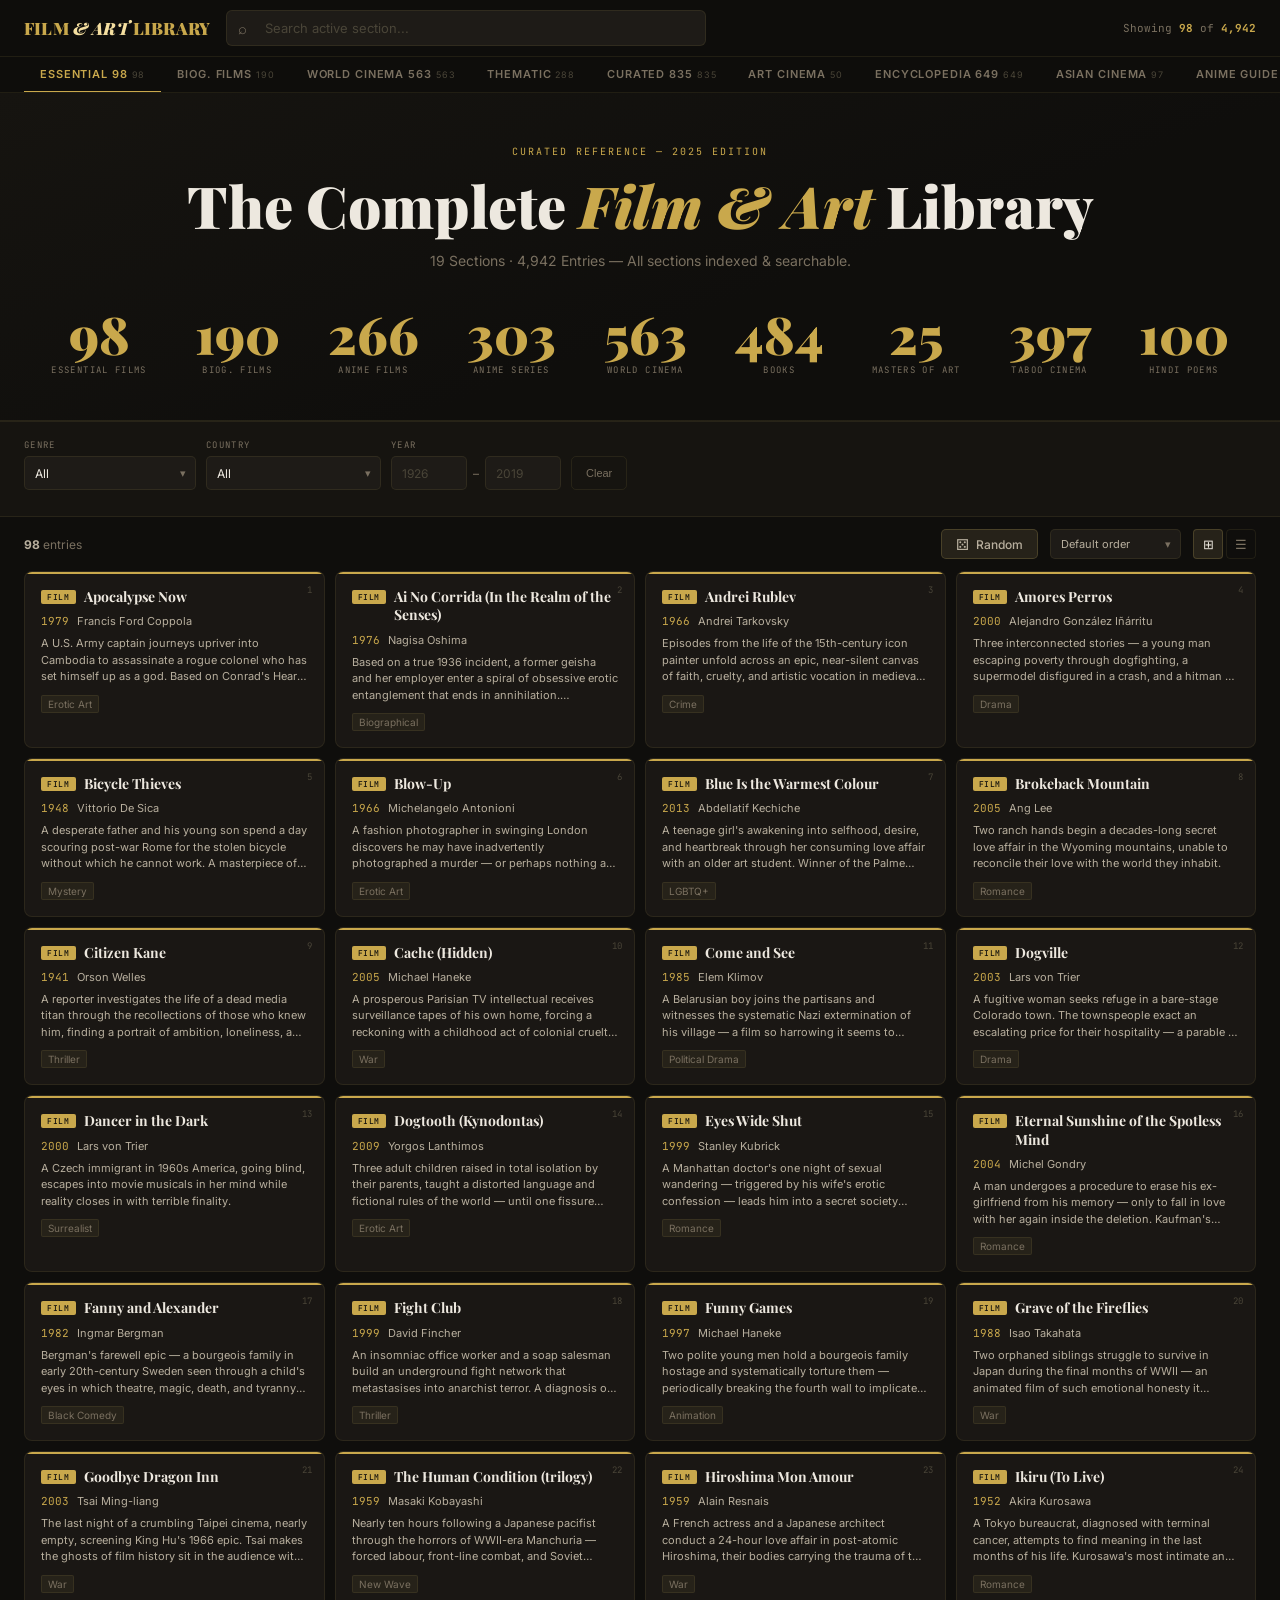
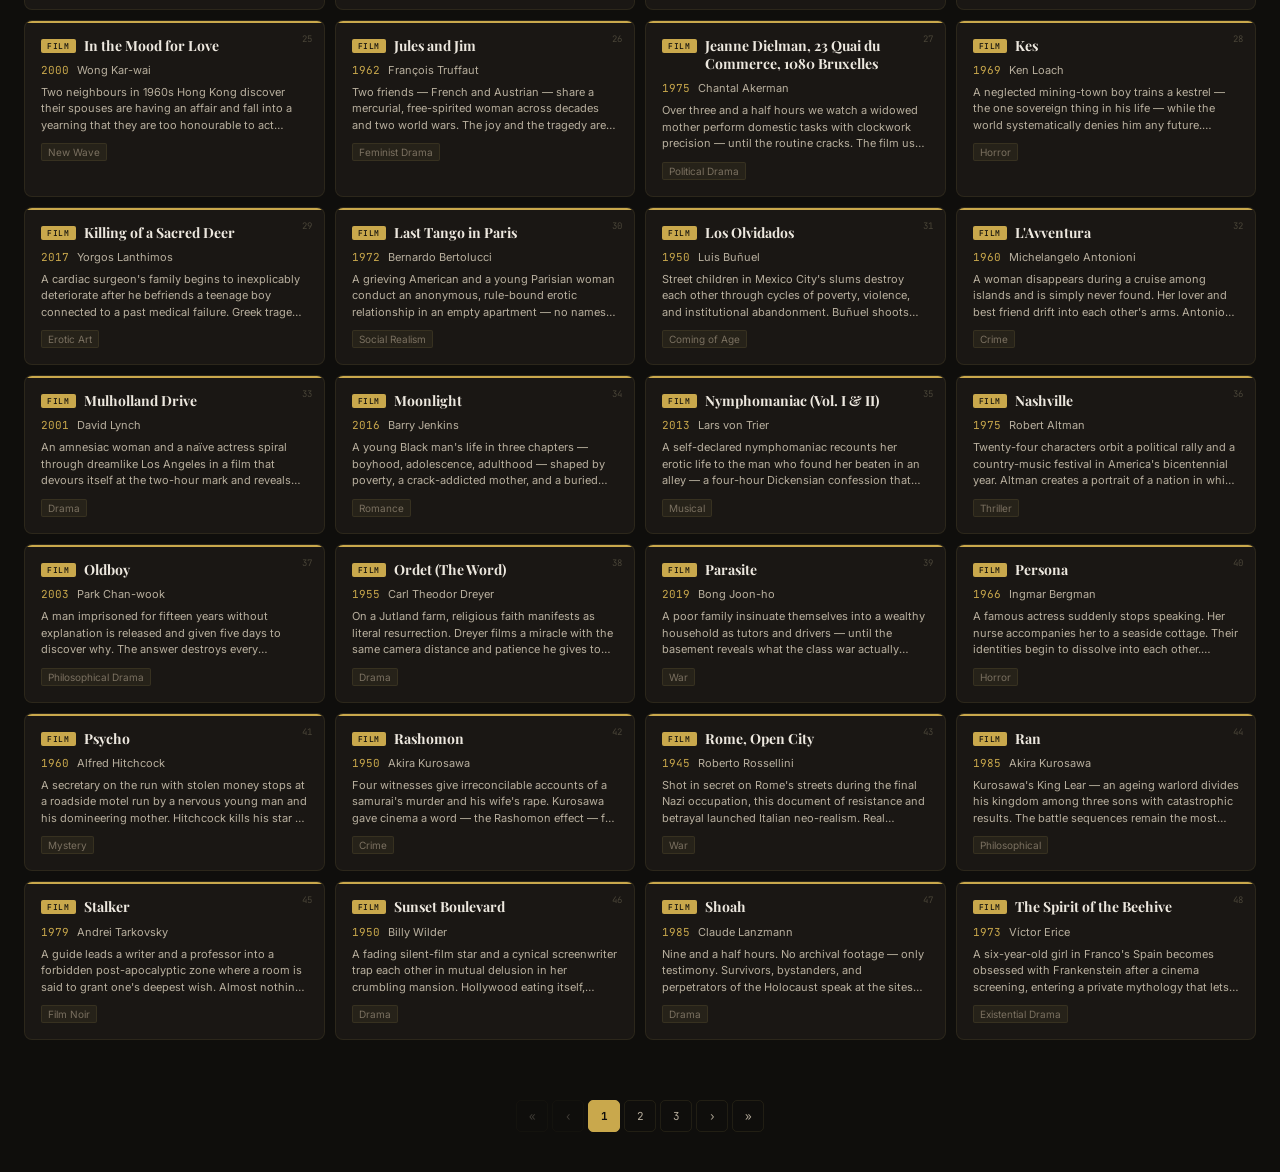
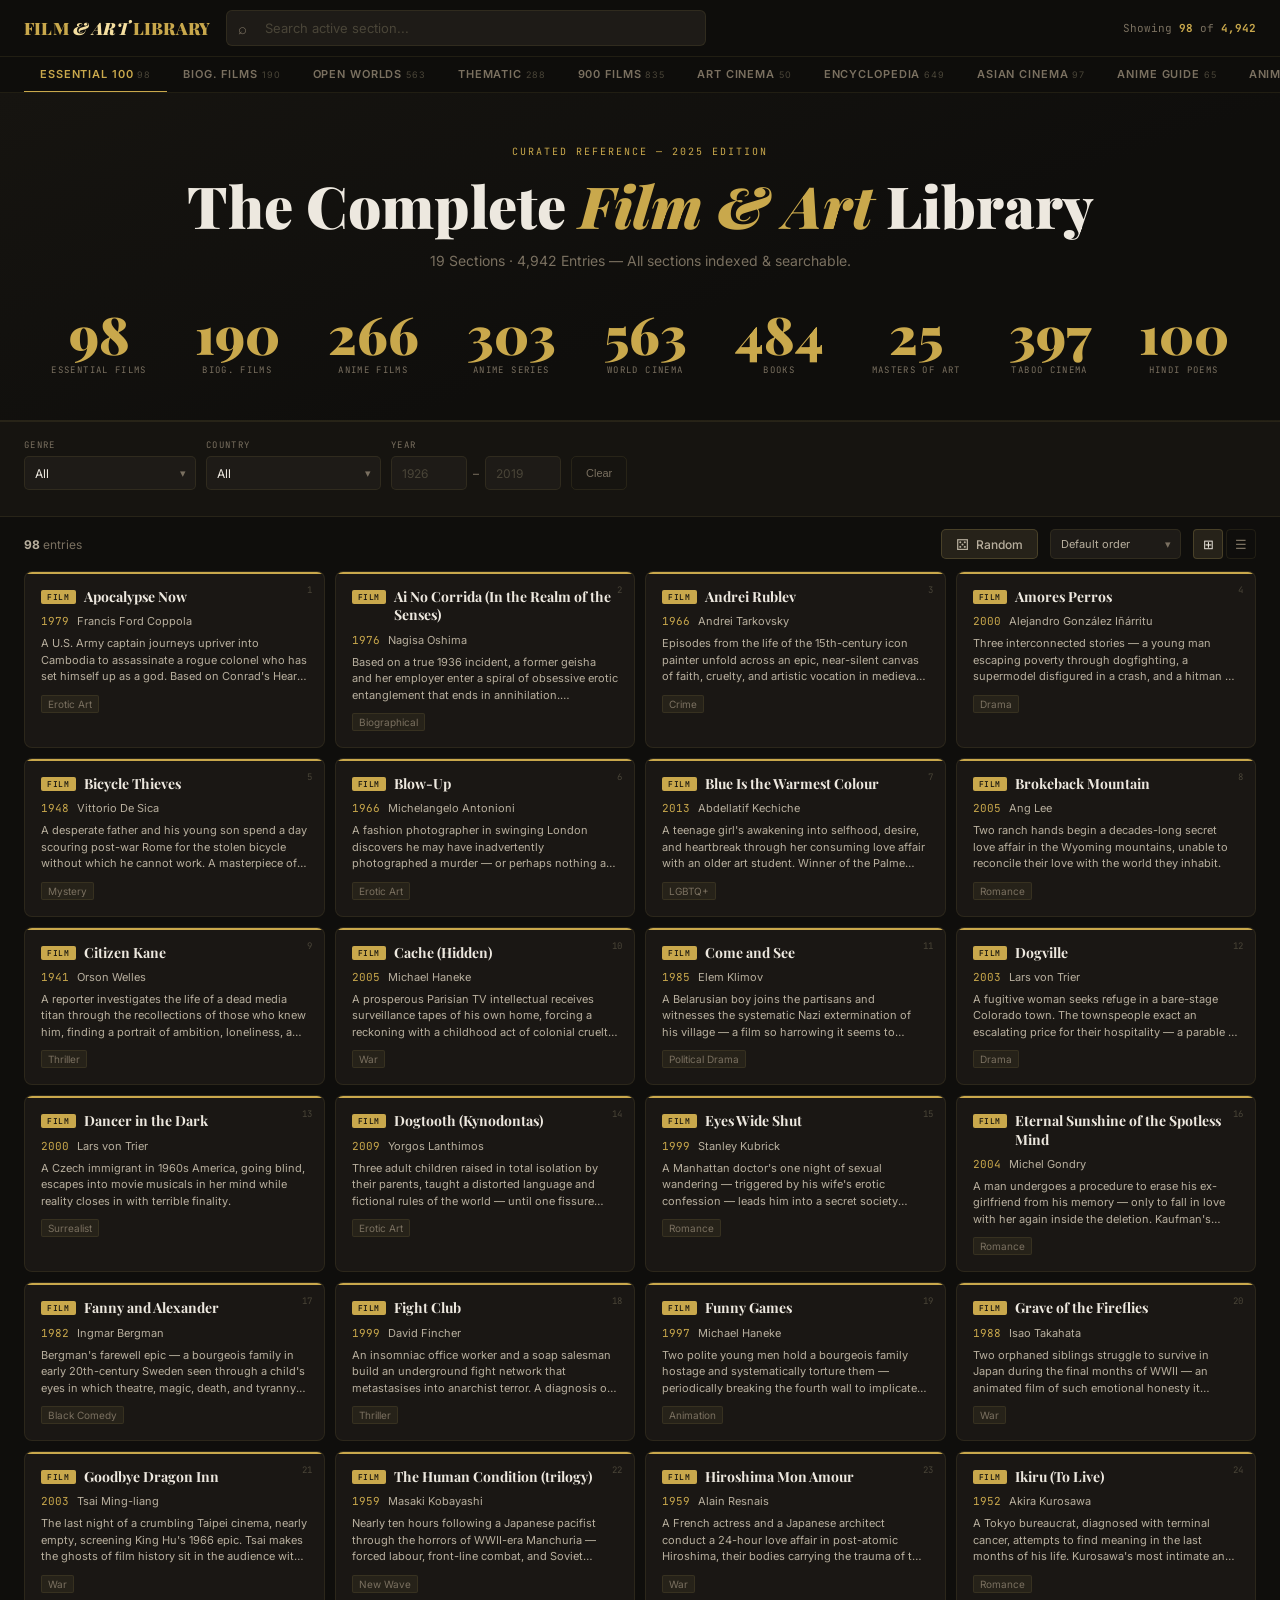
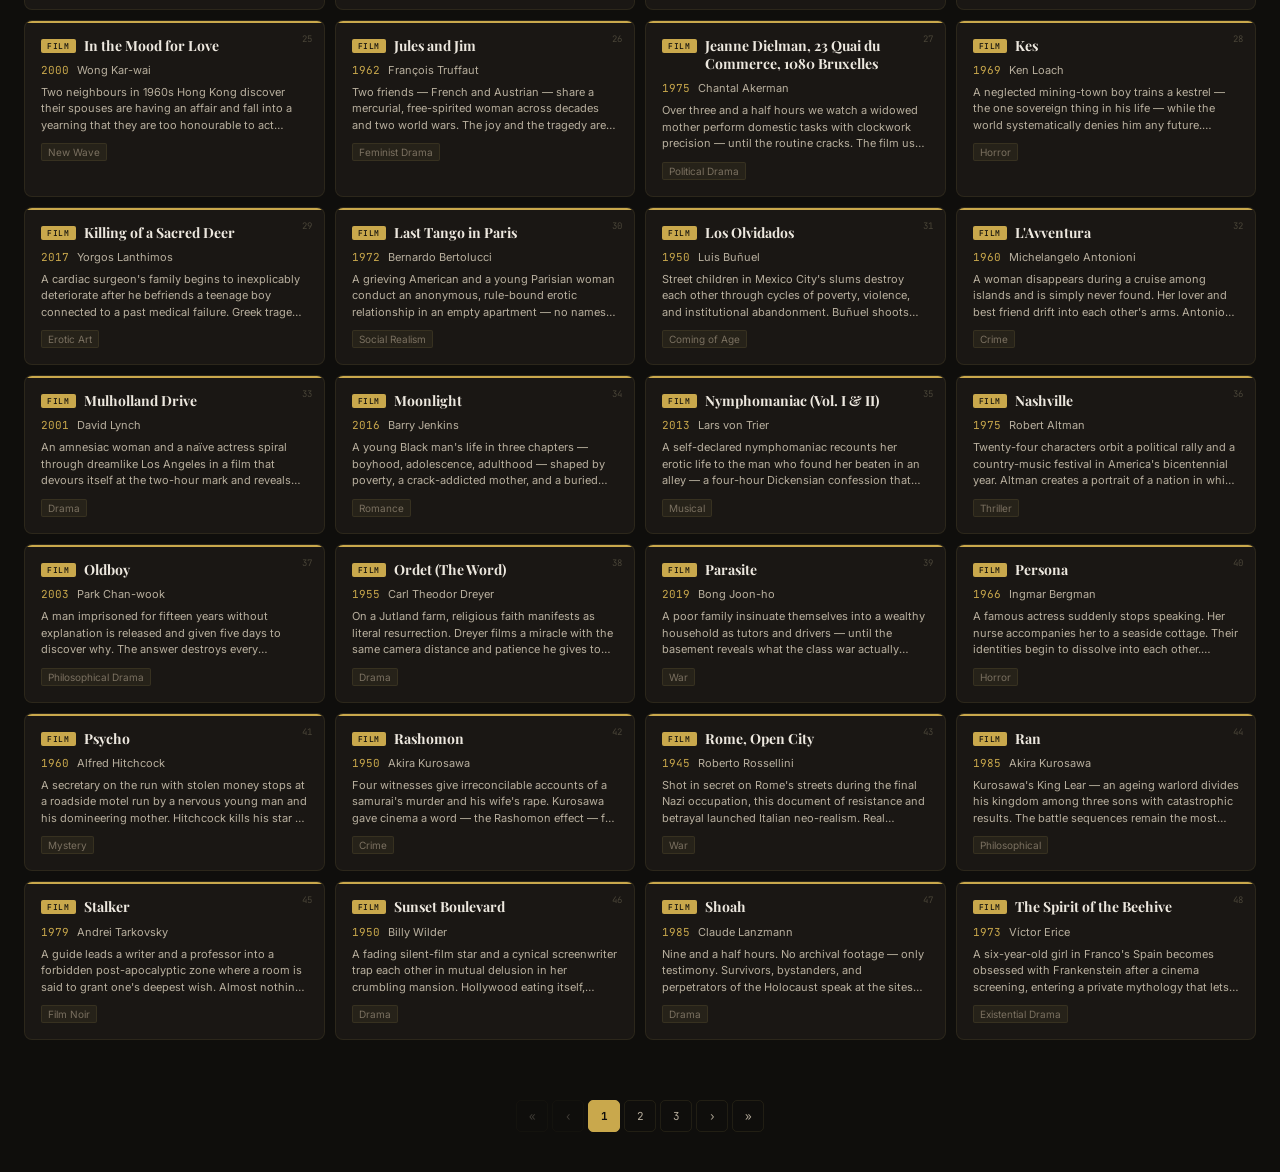
